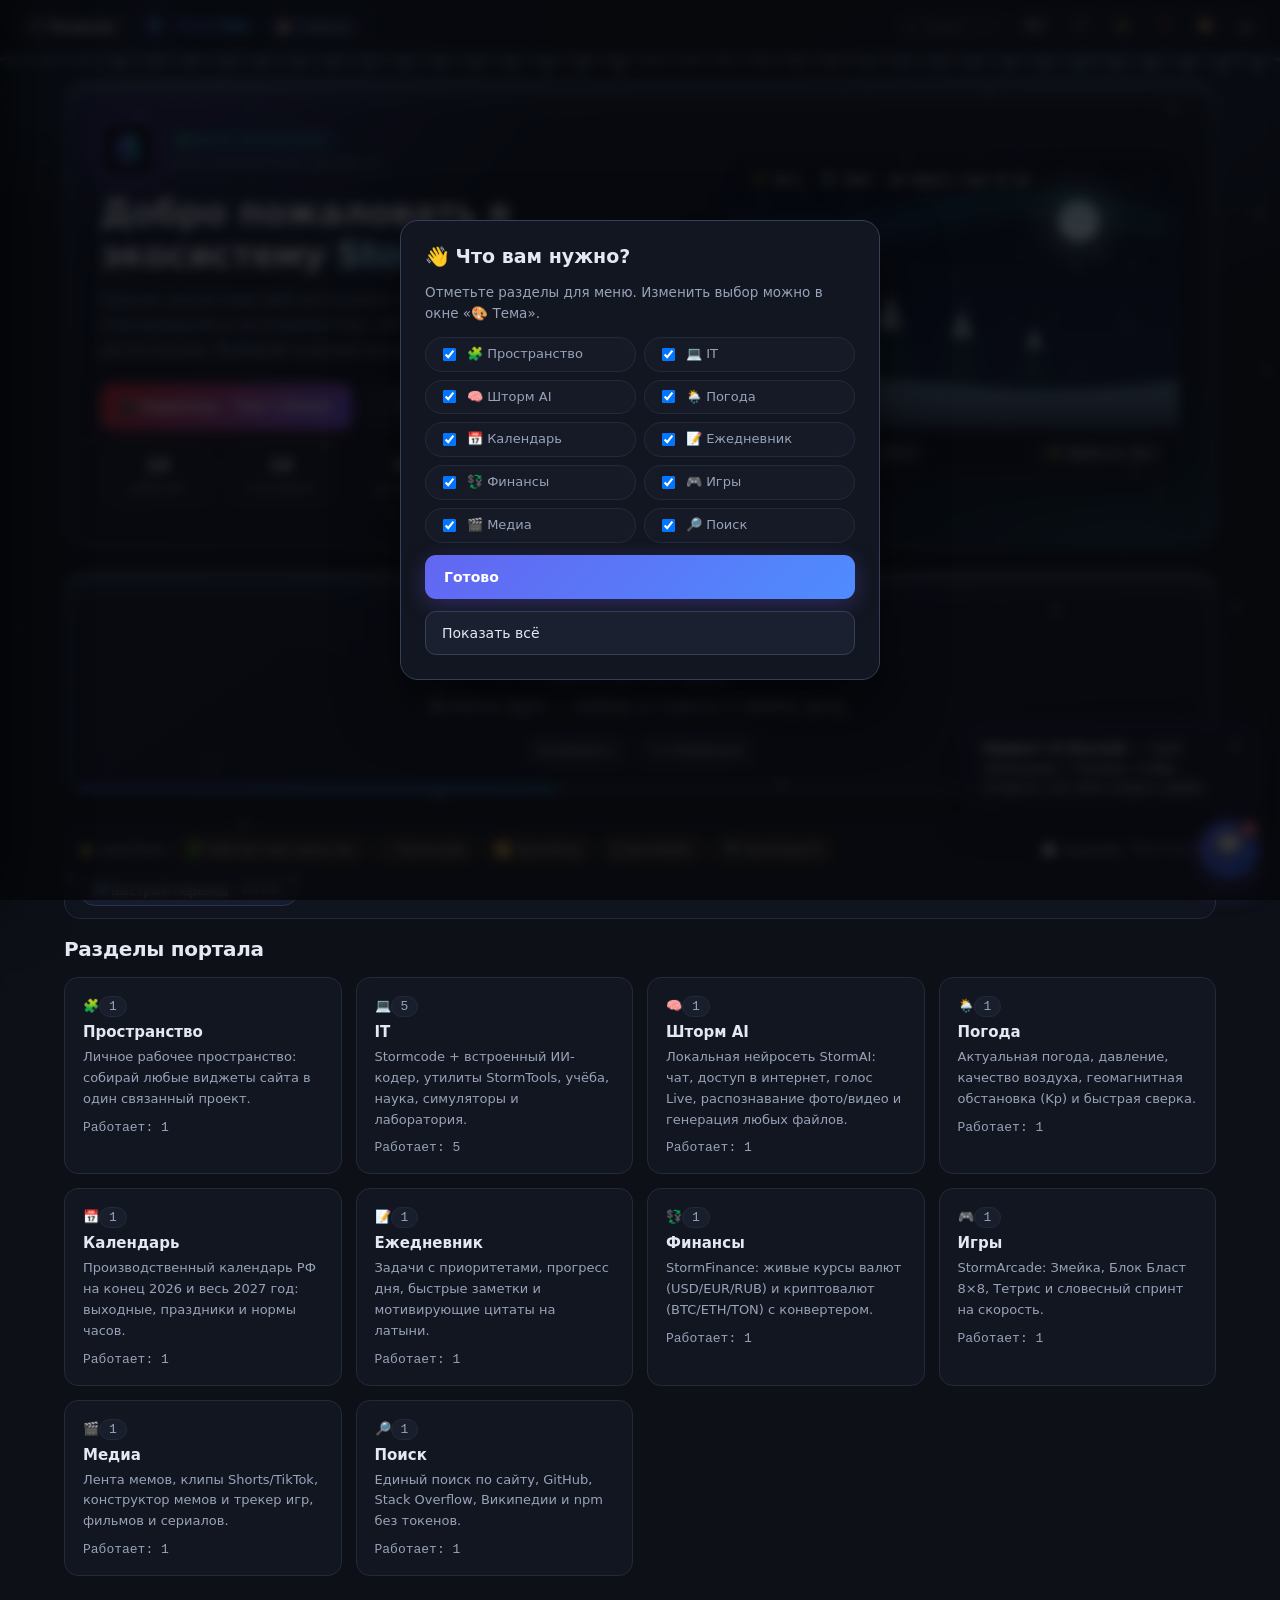
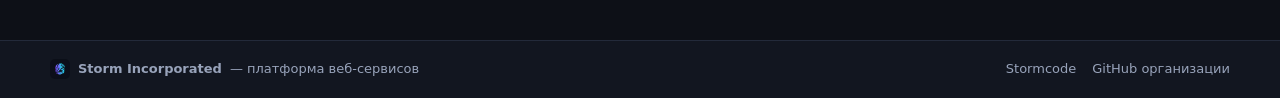
==== index.html @ f620d42a "Add files via upload" ====
<!doctype html>
<html lang="ru">
<head>
<meta charset="utf-8">
<meta name="viewport" content="width=device-width, initial-scale=1, viewport-fit=cover">
<meta name="theme-color" content="#0d1017">
<meta http-equiv="Content-Security-Policy" content="default-src 'self' https: data: blob:; script-src 'self' 'unsafe-inline' https://cdn.jsdelivr.net/npm/ https://cdnjs.cloudflare.com/ajax/libs/ https://accounts.google.com/gsi/client https://unpkg.com/peerjs@1.5.4/; style-src 'self' 'unsafe-inline' https://fonts.googleapis.com https://cdnjs.cloudflare.com; font-src 'self' https://fonts.gstatic.com data:; img-src 'self' https: data: blob:; media-src 'self' https: data: blob:; connect-src 'self' https: wss: http://localhost:* http://127.0.0.1:*; frame-src 'self' https: blob: data:; worker-src 'self' blob:; object-src 'none'; base-uri 'self'; form-action 'self';">
<meta name="apple-mobile-web-app-capable" content="yes">
<link rel="manifest" id="pwaManifest">
<title>Storm Incorporated — Главная</title>
<link rel="icon" type="image/jpeg" href="[data-uri]">
<link rel="stylesheet" href="https://fonts.googleapis.com/css2?family=Inter:wght@400;500;600;700&family=JetBrains+Mono:wght@400;500;600&family=Unbounded:wght@400;700;800&display=swap">
<style>
:root{
  --bg:#0d1017;
  --panel:#121620;
  --card:#151a26;
  --card-hover:#1a2132;
  --line:#232a3a;
  --line-strong:#343f58;
  --text:#e4e8f3;
  --dim:#8a94ad;
  --a:#7c5cff;
  --b:#22d3ee;
  --ok:#3ddc97;
  --warn:#f5b942;
  --bad:#ff6b81;
  --mono:"JetBrains Mono",ui-monospace,Consolas,monospace;
  --display:"Unbounded","Segoe UI",system-ui,sans-serif;
  --sans:"Inter",system-ui,-apple-system,sans-serif;
}
*{box-sizing:border-box}
html{scroll-behavior:smooth}
body{
  margin:0;
  background:var(--bg);
  color:var(--text);
  font:15px/1.6 var(--sans);
  min-height:100vh;
  display:flex;
  flex-direction:column;
  overflow-x:hidden;
  background-image:
    radial-gradient(650px 360px at 12% -5%, #7c5cff26, transparent 70%),
    radial-gradient(520px 320px at 88% 8%, #22d3ee1c, transparent 70%);
}
a{color:inherit;text-decoration:none}
button{font:inherit;color:inherit;cursor:pointer}
:focus-visible{outline:2px solid var(--b);outline-offset:2px}

/* Navbar */
.nav-wrap{
  position:sticky;top:0;z-index:40;
  background:#0d1017cc;
  backdrop-filter:blur(14px);
  -webkit-backdrop-filter:blur(14px);
  border-bottom:1px solid var(--line);
}
.nav{
  max-width:1180px;margin:0 auto;
  padding:11px 20px;
  display:flex;align-items:center;gap:12px;
}
.brand{
  display:flex;align-items:center;gap:10px;
  font:400 17px var(--display);letter-spacing:-.4px;
  background:none;border:0;padding:0;flex-shrink:0;
}
.brand-logo{
  width:38px;height:38px;border-radius:10px;object-fit:cover;
  border:1px solid #7c5cff88;
  box-shadow:0 0 18px #7c5cff55;
  display:block;
}
.brand-name{
  background:linear-gradient(90deg,var(--a),var(--b));
  -webkit-background-clip:text;background-clip:text;color:transparent;
  filter:drop-shadow(0 0 10px #7c5cff55);
}
.brand-name b{font-weight:800}

.nav-links{
  display:flex;align-items:center;gap:3px;
  margin-left:8px;
}
.nav-btn{
  background:transparent;border:1px solid transparent;
  color:var(--dim);border-radius:9px;
  padding:6px 9px;font-size:12.8px;font-weight:500;
  transition:.16s;white-space:nowrap;
}
.nav-btn:hover{color:var(--text);background:#1a2030}
.nav-btn.active{
  color:#fff;background:#7c5cff22;border-color:#7c5cff66;
}

.nav-right{
  margin-left:auto;display:flex;align-items:center;gap:8px;
}
.search-box{
  position:relative;display:flex;align-items:center;
}
.search-box input{
  width:118px;background:#141925;color:var(--text);
  border:1px solid var(--line);border-radius:10px;
  padding:7px 28px 7px 30px;font:13px var(--sans);
  transition:border-color .16s,width .2s;
}
.search-box input:focus{border-color:var(--a);width:175px;outline:none}
.search-icon{
  position:absolute;left:10px;color:var(--dim);font-size:13px;pointer-events:none;
}
.search-clear{
  position:absolute;right:6px;background:none;border:0;
  color:var(--dim);font-size:14px;padding:2px 5px;border-radius:6px;
}
.search-clear:hover{color:var(--text);background:#232a3a}
.gh-link{
  display:inline-flex;align-items:center;gap:6px;
  padding:7px 11px;border-radius:9px;
  background:#181e2c;border:1px solid var(--line);
  font-size:13px;font-weight:500;color:var(--text);
  transition:.16s;white-space:nowrap;
}
.gh-link:hover{border-color:var(--a);background:#1f273a}
.menu-toggle{
  display:none;background:#181e2c;border:1px solid var(--line);
  border-radius:9px;padding:7px 11px;font-size:16px;line-height:1;
}
.mobile-drawer{
  display:none;flex-direction:column;gap:6px;
  padding:10px 20px 16px;border-top:1px solid var(--line);
  background:var(--panel);
}
.mobile-drawer.open{display:flex}

/* Main container */
main{
  flex:1;width:100%;max-width:1180px;margin:0 auto;
  padding:30px 20px 64px;
}

/* Hero (upgraded Bento & Aurora look) */
.hero{
  position:relative;overflow:hidden;
  background:
    radial-gradient(520px 280px at 10% 0%, #7c5cff30, transparent 70%),
    radial-gradient(480px 260px at 92% 100%, #22d3ee24, transparent 70%),
    linear-gradient(155deg,#141a2b 0%,#0d111b 100%);
  border:1px solid #7c5cff44;border-radius:24px;
  padding:38px 36px;margin-bottom:26px;
  display:grid;grid-template-columns:1.32fr 1fr;gap:30px;align-items:center;
  box-shadow:0 24px 60px #00000066,inset 0 1px 0 #ffffff14;
}
.hero::before{
  content:"";position:absolute;inset:0;pointer-events:none;
  background-image:radial-gradient(#ffffff12 1px, transparent 1px);
  background-size:24px 24px;mask-image:linear-gradient(180deg,#000 10%,transparent 90%);
  -webkit-mask-image:linear-gradient(180deg,#000 10%,transparent 90%);
}
.hero-brand-row{
  display:flex;align-items:center;gap:14px;margin-bottom:16px;position:relative;z-index:1;
}
.hero-emblem{
  width:54px;height:54px;border-radius:15px;object-fit:cover;
  border:1px solid #7c5cffaa;box-shadow:0 0 28px #7c5cff66;
}
.bento-strip{
  display:grid;grid-template-columns:repeat(auto-fit,minmax(220px,1fr));
  gap:14px;margin-bottom:28px;
}
.bento-card{
  text-align:left;background:linear-gradient(150deg,#151c2c,#10141f);
  border:1px solid var(--line);border-radius:16px;padding:16px 18px;
  display:flex;align-items:center;gap:14px;transition:.16s;
}
.bento-card:hover{border-color:var(--a);transform:translateY(-2px);box-shadow:0 10px 24px #00000044}
.bento-ico{
  width:42px;height:42px;border-radius:12px;display:grid;place-items:center;
  font-size:20px;background:#1c2438;border:1px solid var(--line-strong);flex-shrink:0;
}
.bento-card b{display:block;font:700 14.5px var(--display);color:#fff}
.bento-card span{display:block;font-size:12.5px;color:var(--dim);margin-top:2px}
.it-bar{
  display:flex;flex-wrap:wrap;align-items:center;justify-content:space-between;gap:10px;
  padding:10px 18px;background:var(--panel);border-bottom:1px solid var(--line);
}
.it-bar-left{display:flex;align-items:center;gap:10px;flex-wrap:wrap}
.eyebrow{
  display:inline-flex;align-items:center;gap:8px;
  font:500 12px var(--mono);color:var(--b);
  background:#22d3ee14;border:1px solid #22d3ee44;
  padding:4px 11px;border-radius:999px;margin-bottom:14px;
}
.dot-live{
  width:7px;height:7px;border-radius:50%;background:var(--ok);
  box-shadow:0 0 8px var(--ok);display:inline-block;
}
.hero h1{
  margin:0 0 12px;
  font:700 clamp(24px,3.2vw,35px)/1.2 var(--display);
  letter-spacing:-.6px;
}
.hero h1 span{
  background:linear-gradient(90deg,#fff 20%,var(--b) 100%);
  -webkit-background-clip:text;background-clip:text;color:transparent;
}
.hero p{
  margin:0 0 22px;color:var(--dim);font-size:15.5px;max-width:56ch;
}
.hero-actions{
  display:flex;flex-wrap:wrap;gap:11px;
}
.btn-primary{
  display:inline-flex;align-items:center;gap:8px;
  padding:11px 19px;border-radius:11px;border:0;
  background:linear-gradient(135deg,var(--a),#4f8cff);
  color:#fff;font-weight:600;font-size:14px;
  box-shadow:0 6px 22px #7c5cff44;transition:.16s;
}
.btn-primary:hover{filter:brightness(1.1);transform:translateY(-1px)}
.btn-secondary{
  display:inline-flex;align-items:center;gap:8px;
  padding:10px 16px;border-radius:11px;
  background:#1a2030;border:1px solid var(--line-strong);
  color:var(--text);font-weight:500;font-size:14px;transition:.16s;
}
.btn-secondary:hover{border-color:var(--a);background:#20283d}

/* Hero Featured Card */
.featured-box{
  position:relative;z-index:1;
  background:#0d111a;border:1px solid #7c5cff55;
  border-radius:16px;padding:20px;
  box-shadow:0 12px 34px #00000055,inset 0 0 24px #7c5cff14;
}
.featured-top{
  display:flex;align-items:center;justify-content:space-between;gap:10px;margin-bottom:12px;
}
.featured-tag{
  font:500 11.5px var(--mono);color:var(--ok);
  background:#3ddc9718;border:1px solid #3ddc9744;
  padding:3px 9px;border-radius:999px;display:inline-flex;align-items:center;gap:6px;
}
.featured-title{
  display:flex;align-items:center;gap:10px;margin:0 0 8px;
  font:700 19px var(--display);
}
.featured-desc{
  margin:0 0 14px;font-size:13.5px;color:var(--dim);line-height:1.55;
}
.mini-code{
  background:#090b10;border:1px solid var(--line);border-radius:10px;
  padding:10px 13px;font:12.5px/1.55 var(--mono);color:#c7d0e6;
  margin-bottom:14px;overflow-x:auto;
}
.mini-code .kw{color:#c084fc}.mini-code .str{color:#3ddc97}.mini-code .fn{color:#22d3ee}
.stats-row{
  display:grid;grid-template-columns:repeat(3,1fr);gap:10px;
}
.stat{
  background:#141925;border:1px solid var(--line);border-radius:10px;
  padding:9px 10px;text-align:center;
}
.stat b{display:block;font:700 17px var(--display);color:#fff}
.stat span{font-size:11.5px;color:var(--dim)}

/* Section Header & Filters */
.controls{
  display:flex;flex-wrap:wrap;align-items:center;justify-content:space-between;
  gap:14px;margin-bottom:20px;
}
.section-heading{
  margin:0;font:700 20px var(--display);letter-spacing:-.3px;
  display:flex;align-items:center;gap:10px;
}
.count-pill{
  font:500 12px var(--mono);color:var(--dim);
  background:#181e2c;border:1px solid var(--line);
  padding:2px 9px;border-radius:999px;
}
.filter-bar{
  display:flex;flex-wrap:wrap;gap:8px;align-items:center;
}
.pill{
  background:#151a26;border:1px solid var(--line);color:var(--dim);
  padding:6px 13px;border-radius:999px;font-size:13px;font-weight:500;
  transition:.15s;
}
.pill:hover{border-color:var(--line-strong);color:var(--text)}
.pill.active{
  background:linear-gradient(135deg,#7c5cff33,#22d3ee22);
  border-color:var(--a);color:#fff;
}

/* Section Banner */
.section-banner{
  background:var(--panel);border:1px solid var(--line);border-radius:16px;
  padding:20px 24px;margin-bottom:22px;
  display:flex;flex-wrap:wrap;align-items:center;justify-content:space-between;gap:14px;
}
.section-banner h2{margin:0 0 4px;font:700 21px var(--display)}
.section-banner p{margin:0;color:var(--dim);font-size:14px}

/* Cards Grid */
.grid{
  display:grid;
  grid-template-columns:repeat(auto-fill,minmax(310px,1fr));
  gap:18px;
}
.card{
  background:var(--card);border:1px solid var(--line);border-radius:16px;
  padding:22px;display:flex;flex-direction:column;gap:12px;
  transition:transform .16s,border-color .16s,background .16s,box-shadow .16s;
  position:relative;
}
.card:hover{
  transform:translateY(-3px);
  border-color:#7c5cff88;background:var(--card-hover);
  box-shadow:0 12px 28px #00000044;
}
.card.live{border-color:#3ddc9755}
.card-head{
  display:flex;align-items:flex-start;justify-content:space-between;gap:12px;
}
.card-icon{
  width:44px;height:44px;border-radius:12px;display:grid;place-items:center;
  font-size:21px;background:#1e2538;border:1px solid var(--line-strong);flex-shrink:0;
}
.card.live .card-icon{
  background:linear-gradient(135deg,#7c5cff33,#22d3ee33);
  border-color:#7c5cff88;box-shadow:0 0 14px #7c5cff44;
}
.status-badge{
  font:500 11.5px var(--mono);padding:4px 10px;border-radius:999px;
  display:inline-flex;align-items:center;gap:6px;white-space:nowrap;
}
.status-badge.live{color:var(--ok);background:#3ddc9718;border:1px solid #3ddc9744}
.status-badge.soon{color:var(--warn);background:#f5b94216;border:1px solid #f5b94240}
.card h3{margin:0;font:700 17px var(--display);letter-spacing:-.2px}
.card-cat{
  font:500 11.5px var(--mono);color:var(--b);text-transform:uppercase;letter-spacing:.4px;
}
.card p{margin:0;color:var(--dim);font-size:14px;line-height:1.55;flex:1}
.tags{display:flex;flex-wrap:wrap;gap:6px}
.tag{
  font:12px var(--mono);color:#b6c0d8;
  background:#0f131c;border:1px solid var(--line);
  padding:3px 8px;border-radius:7px;
}
.card-foot{
  display:flex;align-items:center;justify-content:space-between;gap:10px;
  padding-top:10px;border-top:1px solid #232a3a88;margin-top:4px;
}
.card-action{
  display:inline-flex;align-items:center;gap:6px;
  padding:8px 14px;border-radius:9px;font-size:13.5px;font-weight:600;
  border:1px solid var(--line-strong);background:#1b2234;color:var(--text);
  transition:.15s;
}
.card-action:hover{border-color:var(--a);background:#242d45}
.card-action.primary{
  background:linear-gradient(135deg,var(--a),#4f8cff);border:0;color:#fff;
}
.card-action.primary:hover{filter:brightness(1.1)}
.card-meta{font:12px var(--mono);color:var(--dim)}

/* Weather Dashboard */
.weather-wrap{display:flex;flex-direction:column;gap:20px}
.w-toolbar{
  display:flex;flex-wrap:wrap;align-items:center;justify-content:space-between;gap:12px;
  background:var(--panel);border:1px solid var(--line);border-radius:16px;padding:14px 18px;
}
.w-cities{display:flex;flex-wrap:wrap;gap:7px;align-items:center}
.w-search-form{display:flex;gap:8px;align-items:center}
.w-search-form input{
  background:#141925;color:var(--text);border:1px solid var(--line);
  border-radius:9px;padding:7px 12px;font:13.5px var(--sans);width:230px;
}
.w-search-form input:focus{border-color:var(--b);outline:none}
.w-grid-top{
  display:grid;grid-template-columns:1.15fr 1fr;gap:18px;
}
.w-card{
  background:var(--card);border:1px solid var(--line);border-radius:18px;
  padding:22px;display:flex;flex-direction:column;gap:14px;
}
.w-current-top{
  display:flex;align-items:center;justify-content:space-between;gap:14px;flex-wrap:wrap;
}
.w-temp-row{display:flex;align-items:center;gap:14px}
.w-big-ico{font-size:48px;line-height:1}
.w-temp{font:800 44px/1 var(--display);letter-spacing:-1px}
.w-cond{font-size:15px;font-weight:600;color:#fff}
.w-sub{font-size:13px;color:var(--dim)}
.w-ext-links{
  display:flex;flex-wrap:wrap;gap:8px;padding-top:10px;border-top:1px solid var(--line);
}
.ext-chip{
  display:inline-flex;align-items:center;gap:6px;
  padding:7px 12px;border-radius:9px;font-size:13px;font-weight:500;
  background:#181e2c;border:1px solid var(--line-strong);color:var(--text);
  transition:.15s;
}
.ext-chip:hover{border-color:var(--b);color:#fff;background:#1f283d}
.w-metrics{
  display:grid;grid-template-columns:repeat(3,1fr);gap:10px;
}
.w-metric{
  background:#10141f;border:1px solid var(--line);border-radius:12px;
  padding:12px;display:flex;flex-direction:column;gap:3px;
}
.w-metric span{font-size:12px;color:var(--dim)}
.w-metric b{font:700 15.5px var(--mono);color:#fff}
.w-metric small{font-size:11.5px;color:var(--b)}

/* Geomagnetic Panel */
.geo-head{display:flex;align-items:center;justify-content:space-between;gap:10px;flex-wrap:wrap}
.geo-kp-badge{
  font:700 22px var(--display);padding:6px 14px;border-radius:12px;
  border:1px solid var(--line-strong);background:#10141f;
}
.geo-scales{display:grid;grid-template-columns:repeat(3,1fr);gap:10px}
.geo-scale{
  background:#10141f;border:1px solid var(--line);border-radius:12px;
  padding:10px 12px;text-align:center;
}
.geo-scale b{display:block;font:700 16px var(--mono)}
.geo-scale span{font-size:11.5px;color:var(--dim)}
.kp-chart{
  display:grid;grid-template-columns:repeat(8,1fr);gap:6px;align-items:end;
  height:110px;padding:12px 10px 6px;background:#0c1018;
  border:1px solid var(--line);border-radius:12px;
}
.kp-bar-col{
  display:flex;flex-direction:column;align-items:center;justify-content:flex-end;
  height:100%;gap:4px;
}
.kp-bar{
  width:100%;max-width:34px;border-radius:6px 6px 2px 2px;
  min-height:8px;transition:height .25s;
}
.kp-val{font:600 11px var(--mono);color:#d7dce8}
.kp-time{font:10.5px var(--mono);color:var(--dim)}
.geo-tip{
  font-size:13.5px;color:#d6dcf0;background:#7c5cff14;
  border-left:3px solid var(--a);padding:9px 12px;border-radius:8px;
}

/* 5-day forecast */
.forecast-row{
  display:grid;grid-template-columns:repeat(5,1fr);gap:12px;
}
.day-card{
  background:var(--card);border:1px solid var(--line);border-radius:14px;
  padding:14px;text-align:center;display:flex;flex-direction:column;gap:5px;
}
.day-card b{font-size:13.5px}
.day-ico{font-size:28px;line-height:1.2}
.day-temps{font:600 14px var(--mono)}
.day-temps .lo{color:var(--dim);font-weight:400}
.day-rain{font-size:12px;color:var(--b)}
.w-note{font-size:12.5px;color:var(--dim)}

/* Release 1.2: Light Mode + Custom Accent Presets */
body.light-mode{
  --bg:#f3f5fb;--panel:#ffffff;--card:#ffffff;--card-hover:#f7f9ff;
  --line:#d8dfee;--line-strong:#bac5de;--text:#141a29;--dim:#55607a;
}
body.light-mode .nav-wrap{background:#ffffffd9}
body.light-mode .hero{background:linear-gradient(155deg,#ffffff 0%,#eef2ff 100%);border-color:#c7d2fe;box-shadow:0 16px 40px #1e293b14}
body.light-mode .quote-card{background:linear-gradient(145deg,#ffffff 0%,#eef2ff 100%)}
body.light-mode .quote-latin{background:linear-gradient(90deg,#1e1b4b 15%,var(--a) 85%);-webkit-background-clip:text;background-clip:text;color:transparent}
body.light-mode .quote-pron{color:var(--a)}
body.light-mode .stat,body.light-mode .w-metric,body.light-mode .cal-day,body.light-mode .task-item,body.light-mode .t-input,body.light-mode .t-area,body.light-mode .t-select,body.light-mode .ai-msg.bot,body.light-mode .ai-chat-item,body.light-mode .ai-settings,body.light-mode .ai-form,body.light-mode .ai-head{background:#f1f4fb;color:#141a29}
body.light-mode .stat b,body.light-mode .cal-stat b,body.light-mode .w-metric b,body.light-mode .rate-val,body.light-mode .fin-result{color:#0f172a}
body.light-mode .btn-secondary,body.light-mode .gh-link,body.light-mode .pill{background:#eef2fb;color:#1e293b}
body.light-mode .ai-panel,body.light-mode .ai-sidebar,body.light-mode .modal{background:#ffffff;color:#141a29}
body.light-mode .w-cond,body.light-mode .cal-hol-item b,body.light-mode .card h3,body.light-mode .sec-tile b,body.light-mode .section-heading,body.light-mode .tool-panel h3,body.light-mode .game-hud b,body.light-mode .ai-head-info b{color:#0f172a}
body.light-mode .tag,body.light-mode .count-pill,body.light-mode .ai-file-chip,body.light-mode .ai-src-link,body.light-mode .ext-chip,body.light-mode .swatch-btn,body.light-mode .ai-icon-btn,body.light-mode .ai-mic-btn,body.light-mode .ai-web-btn,body.light-mode .ai-live-btn,body.light-mode .ev-pill{background:#eef2fb;color:#1e293b;border-color:#cbd5e1}
body.light-mode .ai-skills-menu{background:#ffffff;border-color:#cbd5e1}
body.light-mode .ai-skills-menu button{color:#141a29}
body.light-mode .ai-toast{background:#ffffff;color:#141a29}
body.light-mode .ai-toast-btn{color:#141a29}
body.light-mode .geo-tip{background:#eef2ff;color:#1e293b}
body.light-mode .diff-out,body.light-mode .regex-preview,body.light-mode .pass-out,body.light-mode .word-box{background:#f1f5f9;color:#0f172a}
body.light-mode .pass-out code,body.light-mode .word-target{color:var(--a)}
body.light-mode .nav-btn.active,body.light-mode .pill.active,body.light-mode .ev-pill.active{color:#0f172a}

.swatch-grid{display:grid;grid-template-columns:repeat(3,1fr);gap:8px}
.swatch-btn{
  display:flex;align-items:center;gap:8px;padding:8px 10px;border-radius:10px;
  background:#151b29;border:1px solid var(--line);color:var(--text);font-size:12.5px;
}
.swatch-btn.active{border-color:var(--a);box-shadow:0 0 0 2px #7c5cff33}
.swatch-dot{width:16px;height:16px;border-radius:50%;flex-shrink:0}

/* Text Cleaner & Antiplagiarism */
.diff-out{
  background:#0a0e17;border:1px solid var(--line);border-radius:11px;
  padding:12px 14px;font:13.5px/1.6 var(--sans);white-space:pre-wrap;max-height:220px;overflow:auto;
}
.diff-out mark{background:#ff6b8138;color:#ffd7de;border-radius:4px;padding:0 2px}
.wm-badges{display:flex;flex-wrap:wrap;gap:8px}

/* StormArcade (Games) */
.arcade-wrap{display:flex;flex-direction:column;gap:18px}
.game-stage{
  background:var(--card);border:1px solid var(--line);border-radius:18px;
  padding:20px;display:flex;flex-direction:column;align-items:center;gap:14px;
}
.game-hud{
  width:100%;max-width:520px;display:flex;flex-wrap:wrap;align-items:center;justify-content:space-between;gap:10px;
}
.game-canvas{
  background:#070a12;border:1px solid #7c5cff66;border-radius:12px;
  display:block;max-width:100%;touch-action:none;
}
.dpad{display:grid;grid-template-columns:repeat(3,48px);gap:6px}
.dpad button{
  height:42px;border-radius:9px;background:#192136;border:1px solid var(--line-strong);
  color:#fff;font-size:16px;font-weight:700;
}
.dpad button:active{background:var(--a)}
.bb-board{
  display:grid;grid-template-columns:repeat(8,clamp(28px,9.2vw,36px));gap:4px;
  background:#090c14;padding:10px;border-radius:14px;border:1px solid #7c5cff55;
}
.bb-cell{
  width:clamp(28px,9.2vw,36px);height:clamp(28px,9.2vw,36px);border-radius:7px;background:#141a29;border:1px solid #232b40;
  transition:background .12s,transform .1s;cursor:pointer;
}
.bb-cell.filled{border-color:#ffffff33;box-shadow:inset 0 2px 5px #ffffff33}
.bb-cell.preview{outline:2px dashed var(--b);background:#22d3ee33}
.bb-tray{display:flex;flex-wrap:wrap;gap:14px;justify-content:center;align-items:center;min-height:92px}
.bb-piece{
  padding:10px;border-radius:12px;background:#121725;border:2px solid var(--line);
  cursor:pointer;display:grid;gap:3px;transition:.14s;
}
.bb-piece.sel{border-color:var(--b);box-shadow:0 0 16px #22d3ee44;transform:scale(1.05)}
.bb-mini{width:16px;height:16px;border-radius:4px}
.word-box{
  width:100%;max-width:540px;text-align:center;
  background:#0a0e17;border:1px solid #7c5cff55;border-radius:16px;padding:24px;
}
.word-target{
  font:700 clamp(24px,4vw,34px) var(--display);color:var(--b);letter-spacing:1px;margin:10px 0 16px;
}

/* Release 1.3: Persistent Bottom-Left Mini-Player */
.mp-fab{
  position:fixed;left:22px;bottom:22px;z-index:88;
  display:inline-flex;align-items:center;gap:8px;
  padding:10px 15px;border-radius:999px;
  background:linear-gradient(135deg,#151c2d,#1b243a);
  border:1px solid #7c5cff77;color:#fff;font:600 13px var(--sans);
  box-shadow:0 10px 26px #00000066;transition:.16s;
}
.mp-fab:hover{border-color:var(--b);transform:translateY(-2px)}
.mp-dock{
  position:fixed;left:22px;bottom:74px;z-index:89;
  width:min(380px,calc(100vw - 28px));
  background:var(--panel);border:1px solid #7c5cff77;border-radius:16px;
  box-shadow:0 20px 50px #00000099;overflow:hidden;
  display:flex;flex-direction:column;
}
.mp-head{
  padding:10px 12px;background:#151b2a;border-bottom:1px solid var(--line);
  display:flex;align-items:center;justify-content:space-between;gap:8px;
}
.mp-head b{font:700 13.5px var(--display)}
.mp-body{padding:12px;display:flex;flex-direction:column;gap:10px}
.mp-embed{width:100%;height:152px;border:0;border-radius:10px;background:#090c14}
.mp-audio{width:100%;height:36px}


/* === UPGRADED BLOCK BLAST PRO === */
.bb-stage-wrap{position:relative;display:inline-flex;flex-direction:column;align-items:center;gap:12px}
.bb-board{position:relative;user-select:none;touch-action:none}
.bb-cell.ghost-ok{background:#22d3ee44 !important;outline:2px solid #22d3ee;transform:scale(0.95)}
.bb-cell.ghost-clear{background:#f59e0b66 !important;outline:2px solid #fde047;box-shadow:0 0 12px #f59e0b88}
.bb-cell.ghost-bad{background:#ff4d6d33 !important;outline:2px dashed #ff4d6d}
.bb-cell.pop-clear{animation:bbPop .34s ease-out}
@keyframes bbPop{0%{transform:scale(1.18);filter:brightness(1.8)}100%{transform:scale(0.5);opacity:0.2}}
.bb-piece{touch-action:none;user-select:none}
.bb-piece.used{opacity:.18;pointer-events:none}
.bb-piece.dragging{opacity:.35;transform:scale(.92)}
.bb-drag-ghost{
  position:fixed;z-index:999;pointer-events:none;display:grid;gap:4px;
  filter:drop-shadow(0 12px 22px #00000099);transform:translate(-50%,-50%) scale(1.06);
}
.bb-drag-cell{border-radius:7px;box-shadow:inset 0 2px 6px #ffffff55;border:1px solid #ffffff55}
.bb-float-pts{
  position:absolute;left:50%;top:42%;transform:translate(-50%,-50%);pointer-events:none;z-index:20;
  font:800 22px var(--display);color:#fde047;text-shadow:0 4px 16px #000;
  animation:bbFloat .85s ease-out forwards;
}
@keyframes bbFloat{0%{opacity:0;transform:translate(-50%,-20%) scale(.7)}25%{opacity:1;transform:translate(-50%,-55%) scale(1.12)}100%{opacity:0;transform:translate(-50%,-125%) scale(1)}}
.bb-gameover{
  position:absolute;inset:0;border-radius:14px;background:#070a12e6;backdrop-filter:blur(6px);
  display:flex;flex-direction:column;align-items:center;justify-content:center;gap:10px;
  text-align:center;padding:18px;z-index:25;
}
.bb-bomb-on .bb-cell:hover{outline:2px solid #ff4d6d;background:#ff4d6d44 !important;cursor:crosshair}

/* === ANIMATED TALKING MASCOT (ШТОРМИК) === */
.ben-avatar-box{position:relative;overflow:visible !important}
.ben-avatar-box img{
  border-radius:20px;transition:transform .22s ease,filter .22s ease;
  animation:benIdle 3.2s ease-in-out infinite;
}
@keyframes benIdle{0%,100%{transform:translateY(0) scale(1)}50%{transform:translateY(-4px) scale(1.015)}}
.ben-avatar-box.ringing img{animation:benRing .28s ease-in-out infinite}
@keyframes benRing{0%,100%{transform:rotate(-2deg) scale(1.02)}50%{transform:rotate(2deg) scale(1.04)}}
.ben-avatar-box.talking img{animation:benTalk .24s ease-in-out infinite;filter:drop-shadow(0 0 18px #22d3ee99)}
@keyframes benTalk{0%,100%{transform:scale(1,1) translateY(0)}50%{transform:scale(1.03,0.97) translateY(-4px)}}
.ben-avatar-box.nod img{animation:benNod .35s ease-in-out 3 !important;filter:drop-shadow(0 0 22px #3ddc97aa)}
@keyframes benNod{0%,100%{transform:translateY(0) rotate(0)}50%{transform:translateY(11px) rotate(3deg) scale(1.03)}}
.ben-avatar-box.shake img{animation:benShake .26s ease-in-out 4 !important;filter:drop-shadow(0 0 22px #ff4d6daa)}
@keyframes benShake{0%,100%{transform:translateX(0) rotate(0)}25%{transform:translateX(-11px) rotate(-6deg)}75%{transform:translateX(11px) rotate(6deg)}}
.ben-avatar-box.laugh img{animation:benLaugh .2s ease-in-out 6 !important;filter:drop-shadow(0 0 22px #fde047aa)}
@keyframes benLaugh{0%,100%{transform:translateY(0) scale(1)}50%{transform:translateY(-9px) scale(1.06) rotate(-2deg)}}
.ben-avatar-box.ugh img{animation:benUgh .65s ease-in-out 2 !important;filter:drop-shadow(0 0 18px #a855f7aa)}
@keyframes benUgh{0%,100%{transform:rotate(0)}45%{transform:rotate(-9deg) translateY(4px) scale(.97)}}
.ben-avatar-box.hangup img{animation:benDrop .55s ease-out forwards !important;filter:grayscale(.45) brightness(.85)}
@keyframes benDrop{0%{transform:translateY(0) rotate(0)}35%{transform:translateY(-6px) rotate(-8deg)}100%{transform:translateY(10px) rotate(8deg) scale(.94)}}
.ben-phone-svg{
  position:absolute;right:-14px;bottom:22px;width:72px;height:72px;z-index:6;pointer-events:none;
  transition:transform .38s cubic-bezier(.22,1,.36,1),opacity .25s;
  filter:drop-shadow(0 6px 14px #00000088);
  transform:translate(16px,26px) rotate(68deg) scale(.86);opacity:.85;
}
.ben-avatar-box.ringing .ben-phone-svg{animation:phoneRing .18s linear infinite;opacity:1}
@keyframes phoneRing{0%,100%{transform:translate(14px,22px) rotate(60deg)}50%{transform:translate(18px,26px) rotate(78deg)}}
.ben-avatar-box.oncall .ben-phone-svg{transform:translate(-14px,-34px) rotate(-18deg) scale(1.02);opacity:1}
.ben-avatar-box.hangup .ben-phone-svg{animation:phoneSlam .42s ease-in forwards}
@keyframes phoneSlam{0%{transform:translate(-14px,-34px) rotate(-18deg)}60%{transform:translate(18px,32px) rotate(82deg) scale(1.12)}100%{transform:translate(16px,26px) rotate(68deg) scale(.86)}}
.ben-wave{
  position:absolute;left:50%;bottom:42px;transform:translateX(-50%);
  display:flex;align-items:flex-end;gap:4px;height:22px;padding:4px 10px;
  border-radius:999px;background:#070a12cc;border:1px solid #22d3ee88;
  opacity:0;transition:opacity .18s;pointer-events:none;z-index:7;
}
.ben-avatar-box.talking .ben-wave{opacity:1}
.ben-wave i{display:block;width:4px;border-radius:3px;background:var(--b);animation:waveBar .38s ease-in-out infinite alternate}
.ben-wave i:nth-child(2){animation-delay:.1s}.ben-wave i:nth-child(3){animation-delay:.2s}.ben-wave i:nth-child(4){animation-delay:.05s}.ben-wave i:nth-child(5){animation-delay:.15s}
@keyframes waveBar{0%{height:4px}100%{height:18px}}
.ben-stamp{
  position:absolute;top:10px;left:10px;z-index:8;padding:5px 10px;border-radius:999px;
  font:800 12px var(--display);letter-spacing:.5px;background:#070a12dd;border:1px solid var(--b);
  color:#fff;opacity:0;transform:scale(.7);transition:.22s;pointer-events:none;
}
.ben-stamp.show{opacity:1;transform:scale(1)}

/* === EXCLUSIVE GAME: STORM REACTOR === */
.reactor-wrap{display:flex;flex-direction:column;align-items:center;gap:12px;width:100%}
.reactor-bar{
  width:100%;max-width:420px;height:12px;border-radius:999px;background:#121725;
  border:1px solid var(--line-strong);overflow:hidden;position:relative;
}
.reactor-bar-fill{height:100%;width:0%;background:linear-gradient(90deg,#22d3ee,#7c5cff,#f472b6);transition:width .18s}
.reactor-ctrls{display:flex;flex-wrap:wrap;gap:8px;justify-content:center}

/* === VISUAL NOVEL: В МИРЕ НЕЙРОСЕТЕЙ === */
.vn-shell{
  width:100%;max-width:780px;background:#0b101d;border:1px solid #7c5cff55;border-radius:18px;
  overflow:hidden;box-shadow:0 20px 50px #00000066;display:flex;flex-direction:column;
}
body.light-mode .vn-shell{background:#f8fafc;border-color:#cbd5e1}
.vn-topbar{
  display:flex;flex-wrap:wrap;align-items:center;justify-content:space-between;gap:8px;
  padding:10px 14px;background:#111728;border-bottom:1px solid var(--line);font-size:12.5px;
}
body.light-mode .vn-topbar{background:#eef2f9}
.vn-stats{display:flex;flex-wrap:wrap;gap:6px;align-items:center}
.vn-stat{padding:3px 8px;border-radius:999px;background:#ffffff10;border:1px solid var(--line);font-weight:600;font-size:12px}
body.light-mode .vn-stat{background:#ffffff;color:#0f172a}
.vn-stage{position:relative;width:100%;height:260px;background:#050812;overflow:hidden}
.vn-bg-canvas{width:100%;height:100%;display:block}
.vn-char-layer{
  position:absolute;inset:0;display:flex;align-items:flex-end;justify-content:center;
  pointer-events:none;padding-bottom:6px;
}
.vn-char-svg{width:170px;height:190px;filter:drop-shadow(0 10px 24px #00000088);transition:transform .32s ease,opacity .28s ease}
.vn-ch-badge{
  position:absolute;top:10px;left:12px;padding:4px 11px;border-radius:999px;
  background:#070a12cc;border:1px solid #7c5cff66;color:#e2e8f0;font:600 12px var(--sans);
  backdrop-filter:blur(6px);
}
.vn-dialogue{
  padding:16px 18px 18px;display:flex;flex-direction:column;gap:12px;min-height:190px;
}
.vn-speaker{font:700 14.5px var(--display);letter-spacing:.3px;display:flex;align-items:center;gap:8px}
.vn-speaker small{font-weight:500;font-size:11.5px;color:var(--dim)}
.vn-text{font-size:15px;line-height:1.62;color:var(--text);min-height:72px;cursor:pointer}
.vn-choices{display:flex;flex-direction:column;gap:8px}
.vn-choice-btn{
  text-align:left;padding:11px 14px;border-radius:12px;
  background:linear-gradient(135deg,#171f34,#1d2742);border:1px solid #7c5cff66;
  color:#fff;font:500 14px var(--sans);transition:.15s;
}
body.light-mode .vn-choice-btn{background:#ffffff;color:#0f172a;border-color:#94a3b8}
.vn-choice-btn:hover{border-color:var(--b);transform:translateX(4px);box-shadow:0 6px 18px #22d3ee22}
.vn-puzzle-box{
  padding:14px;border-radius:14px;background:#131a2c;border:1px solid #22d3ee66;
  display:flex;flex-direction:column;gap:10px;
}
body.light-mode .vn-puzzle-box{background:#eff6ff;color:#0f172a}
.vn-start-screen{
  padding:28px 22px;display:flex;flex-direction:column;align-items:center;text-align:center;gap:14px;
  background:radial-gradient(circle at top,#7c5cff28,transparent 65%);
}
.vn-start-screen h3{margin:0;font:800 clamp(20px,3vw,26px) var(--display)}
.vn-drawer{
  padding:12px 16px;background:#0d1323;border-top:1px solid var(--line);
  max-height:200px;overflow-y:auto;font-size:13px;display:flex;flex-direction:column;gap:6px;
}
body.light-mode .vn-drawer{background:#f1f5f9;color:#0f172a}


/* === RELEASE v1.3 FULL-SITE THEME GLOW & LIVE MASCOT + ATMOSPHERIC VN === */
body{
  transition:background-color .35s ease, color .3s ease;
  background-image:
    radial-gradient(circle at 14% 12%, color-mix(in srgb, var(--a) 18%, transparent), transparent 44%),
    radial-gradient(circle at 86% 18%, color-mix(in srgb, var(--b) 14%, transparent), transparent 46%),
    radial-gradient(circle at 50% 96%, color-mix(in srgb, var(--a) 12%, transparent), transparent 52%);
  background-attachment:fixed;
}
body.light-mode{
  background-image:
    radial-gradient(circle at 14% 10%, color-mix(in srgb, var(--a) 13%, transparent), transparent 45%),
    radial-gradient(circle at 88% 16%, color-mix(in srgb, var(--b) 12%, transparent), transparent 45%);
}
.topbar,.hero,.card,.tool-panel,.quote-card,.modal,.mp-dock,.game-stage,.vn-shell{
  transition:background-color .3s ease, border-color .3s ease, box-shadow .3s ease;
}

/* === LIVELY ANIMATED MASCOT STAGE === */
.ben-avatar-box{
  perspective:700px;
  background:radial-gradient(circle at 50% 45%, color-mix(in srgb, var(--b) 22%, #0c1222), #070a14 78%) !important;
  box-shadow:0 0 32px color-mix(in srgb, var(--a) 30%, transparent), inset 0 0 28px #00000088 !important;
}
.ben-avatar-inner{
  position:relative;width:100%;height:100%;display:flex;align-items:center;justify-content:center;
  transform-style:preserve-3d;transition:transform .14s ease-out;
}
.ben-avatar-box img{
  animation:benAlive 2.8s ease-in-out infinite !important;
  will-change:transform,filter;
}
@keyframes benAlive{
  0%,100%{transform:translateY(0) scale(1,1) rotate(0deg)}
  35%{transform:translateY(-5px) scale(1.02,0.985) rotate(1.2deg)}
  70%{transform:translateY(-2px) scale(0.99,1.015) rotate(-1.2deg)}
}
.ben-sparks{
  position:absolute;inset:-6px;pointer-events:none;z-index:4;border-radius:22px;
  background:radial-gradient(circle at 22% 24%, #22d3ee55 0 2px, transparent 3px),
             radial-gradient(circle at 78% 20%, #7c5cff66 0 2.5px, transparent 3.5px),
             radial-gradient(circle at 82% 72%, #fde04755 0 2px, transparent 3px),
             radial-gradient(circle at 18% 76%, #22d3ee44 0 2px, transparent 3px);
  animation:benSparkFloat 2.4s ease-in-out infinite alternate;
}
@keyframes benSparkFloat{0%{opacity:.4;transform:scale(.96) rotate(-2deg)}100%{opacity:1;transform:scale(1.04) rotate(2deg)}}
.ben-avatar-box.talking .ben-sparks{animation:benSparkTalk .35s ease-in-out infinite alternate}
@keyframes benSparkTalk{0%{opacity:.7;transform:scale(1)}100%{opacity:1;transform:scale(1.08);filter:brightness(1.5)}}
.ben-blink-glow{
  position:absolute;left:50%;top:37%;transform:translateX(-50%);width:64px;height:14px;
  display:flex;justify-content:space-between;pointer-events:none;z-index:5;
  animation:benBlink 4.6s infinite;
}
.ben-blink-glow span{
  width:14px;height:14px;border-radius:50%;
  background:radial-gradient(circle,#ffffffcc 0%,#22d3eeaa 45%,transparent 75%);
  filter:blur(1px);
}
@keyframes benBlink{0%,44%,48%,94%,100%{transform:translateX(-50%) scaleY(1);opacity:.78}46%,96%{transform:translateX(-50%) scaleY(0.08);opacity:.2}}
.ben-cradle{
  position:absolute;right:-6px;bottom:8px;width:54px;height:14px;border-radius:8px;
  background:linear-gradient(180deg,#334155,#0f172a);border:1px solid #475569;z-index:5;
  box-shadow:0 4px 10px #00000088;pointer-events:none;
}
.ben-avatar-box.poke img{animation:benPoke .42s cubic-bezier(.34,1.56,.64,1) !important;filter:drop-shadow(0 0 24px #fde047cc)}
@keyframes benPoke{0%{transform:scale(1)}35%{transform:scale(1.14,0.86) rotate(-6deg)}70%{transform:scale(0.94,1.08) rotate(5deg)}100%{transform:scale(1)}}

/* === ATMOSPHERIC VISUAL NOVEL UPGRADE === */
.vn-shell{
  border:1px solid color-mix(in srgb, var(--a) 45%, #ffffff22) !important;
  box-shadow:0 24px 64px #00000088, 0 0 36px color-mix(in srgb, var(--a) 18%, transparent) !important;
}
.vn-stage{height:300px !important}
.vn-stage::after{
  content:"";position:absolute;inset:0;pointer-events:none;
  background:radial-gradient(circle at 50% 40%, transparent 45%, #040710aa 100%),
             linear-gradient(180deg, transparent 58%, #070b16ee 100%);
}
.vn-char-svg{
  width:205px !important;height:225px !important;
  animation:vnCharFloat 3.6s ease-in-out infinite, vnCharIn .35s ease-out;
}
@keyframes vnCharFloat{0%,100%{transform:translateY(0)}50%{transform:translateY(-6px)}}
@keyframes vnCharIn{0%{opacity:0;transform:translateY(14px) scale(.96)}100%{opacity:1;transform:translateY(0) scale(1)}}
.vn-eye{transform-box:fill-box;transform-origin:center;animation:vnEyeBlink 5.2s infinite}
@keyframes vnEyeBlink{0%,46%,50%,100%{transform:scaleY(1)}48%{transform:scaleY(0.1)}}
.vn-dialogue{
  background:linear-gradient(180deg, #0b1121ee, #090d1a) !important;
  border-top:1px solid color-mix(in srgb, var(--b) 35%, transparent);
  padding:18px 22px 20px !important;
}
body.light-mode .vn-dialogue{background:linear-gradient(180deg,#f8fafc,#eef2f9) !important}
.vn-speaker-pill{
  display:inline-flex;align-items:center;gap:8px;padding:4px 12px;border-radius:999px;
  background:#ffffff0d;border:1px solid #ffffff1c;
}
.vn-text{font-size:15.5px !important;line-height:1.68 !important;letter-spacing:.1px}


/* === BLOCK BLAST & TETRIS EPIC CLEAR FX === */
.bb-fx-canvas{
  position:absolute;inset:0;width:100%;height:100%;pointer-events:none;z-index:18;border-radius:14px;
}
.bb-cell.just-placed{animation:bbPlacePop .26s cubic-bezier(.34,1.56,.64,1)}
@keyframes bbPlacePop{0%{transform:scale(.62);filter:brightness(1.7)}70%{transform:scale(1.1);filter:brightness(1.25)}100%{transform:scale(1);filter:brightness(1)}}
.bb-board.bb-shake{animation:bbBoardShake .3s ease-out}
@keyframes bbBoardShake{0%,100%{transform:translate(0,0)}20%{transform:translate(-5px,3px)}45%{transform:translate(5px,-3px)}70%{transform:translate(-3px,2px)}}
.bb-drag-ghost{
  transition:transform .08s ease-out;
  will-change:left,top,transform;
}
.bb-drag-ghost.snap-back{
  transition:left .22s cubic-bezier(.22,1,.36,1), top .22s cubic-bezier(.22,1,.36,1), opacity .22s ease, transform .22s ease;
  opacity:0.25 !important;transform:translate(-50%,-50%) scale(.72) !important;
}
.tet-layout{display:flex;flex-wrap:wrap;gap:14px;align-items:flex-start;justify-content:center}
.tet-side{
  display:flex;flex-direction:column;gap:10px;min-width:118px;
  padding:12px;border-radius:14px;background:#0d1323;border:1px solid #7c5cff44;
}
.tet-next-box{display:flex;flex-direction:column;align-items:center;gap:6px;font-size:12px;color:var(--dim)}


@media (max-width:860px){.wp-grid-resp{grid-template-columns:1fr !important}}
.wp-fly-emoji{
  position:absolute;bottom:14px;font-size:28px;pointer-events:none;
  animation:wpFlyUp 1.8s ease-out forwards;filter:drop-shadow(0 4px 10px #000);
}
@keyframes wpFlyUp{0%{transform:translateY(0) scale(.7);opacity:0}20%{opacity:1;transform:translateY(-25px) scale(1.15)}100%{transform:translateY(-210px) scale(.9);opacity:0}}
.wp-countdown{
  position:absolute;inset:0;display:flex;align-items:center;justify-content:center;
  font:800 68px var(--display);color:#fde047;text-shadow:0 6px 28px #000;background:#070a1477;
}


/* === RELEASE v1.3.1 UI & CONTRAST FIXES === */
.modal-close{color:#e2e8f0 !important;font-weight:700;font-size:20px !important;line-height:1}
body.light-mode .modal-close{background:#e2e8f0 !important;color:#0f172a !important;border-color:#cbd5e1 !important}
#guideList .ai-file-chip span{font-family:Inter,system-ui,sans-serif;font-size:13.5px;line-height:1.45}
#guideList .ai-file-chip button{
  background:linear-gradient(135deg,var(--a),var(--b)) !important;
  color:#ffffff !important;border:0 !important;padding:6px 12px !important;
  border-radius:8px !important;font-weight:600 !important;font-size:12.5px !important;
  white-space:nowrap;cursor:pointer;
}
#guideList .ai-file-chip button:hover{filter:brightness(1.12)}


/* === REDESIGNED TOP NAVBAR & NON-INTRUSIVE TOP-DOCKED MINI-PLAYER === */
.nav-wrap{
  background:color-mix(in srgb, var(--bg) 82%, transparent) !important;
  backdrop-filter:blur(18px) saturate(140%) !important;
  -webkit-backdrop-filter:blur(18px) saturate(140%) !important;
  border-bottom:1px solid color-mix(in srgb, var(--a) 26%, var(--line)) !important;
  box-shadow:0 8px 30px #00000033;
}
.nav{
  max-width:1280px !important;padding:9px 18px !important;gap:10px !important;
}
body.ide-mode .nav{padding:6px 14px !important}
.brand-logo{width:34px !important;height:34px !important;border-radius:9px !important}
.brand{font-size:15.5px !important;gap:8px !important}
.nav-links{
  flex:1;min-width:0;margin-left:4px !important;gap:2px !important;
  overflow-x:auto;scrollbar-width:none;
  background:color-mix(in srgb, var(--panel) 75%, transparent);
  border:1px solid var(--line);border-radius:12px;padding:3px;
}
.nav-links::-webkit-scrollbar{display:none}
.nav-btn{
  padding:6px 10px !important;font-size:12.5px !important;border-radius:9px !important;
  flex-shrink:0;
}
.nav-btn.active{
  background:linear-gradient(135deg, color-mix(in srgb, var(--a) 32%, transparent), color-mix(in srgb, var(--b) 22%, transparent)) !important;
  border-color:color-mix(in srgb, var(--a) 65%, transparent) !important;
  box-shadow:0 2px 10px color-mix(in srgb, var(--a) 25%, transparent);
}
.nav-right{gap:6px !important;flex-shrink:0}
.search-box input{width:108px !important;padding:6px 24px 6px 28px !important;font-size:12.5px !important;border-radius:10px !important}
.search-box input:focus{width:165px !important}
.nav-util-btn{
  display:inline-flex;align-items:center;gap:5px;
  padding:6px 10px;border-radius:10px;
  background:color-mix(in srgb, var(--panel) 90%, #1a2234);
  border:1px solid var(--line);font-size:12.5px;font-weight:500;color:var(--text);
  transition:.16s;white-space:nowrap;
}
.nav-util-btn:hover{border-color:var(--a);background:color-mix(in srgb, var(--a) 16%, var(--panel))}
.nav-util-btn.playing{border-color:var(--b);box-shadow:0 0 12px color-mix(in srgb, var(--b) 45%, transparent);color:#fff}
body.light-mode .nav-util-btn{background:#eef2fb;color:#0f172a;border-color:#cbd5e1}
@media (max-width:1180px){
  .nav-util-btn .u-lbl{display:none}
  .nav-util-btn{padding:6px 9px}
}
@media (max-width:960px){
  .nav-util-btn.desk-only{display:none}
}

/* Move Mini-Player dock to top-right dropdown (NEVER covers Stormcode or bottom UI!) */
.mp-fab{display:none !important}
.mp-dock{
  left:auto !important;bottom:auto !important;
  right:18px !important;top:62px !important;
  width:min(370px, calc(100vw - 24px)) !important;
  z-index:92 !important;
  box-shadow:0 20px 52px #000000aa, 0 0 0 1px color-mix(in srgb, var(--b) 25%, transparent) !important;
}
body.ide-mode .mp-dock{top:52px !important}

/* Wheel of Fortune */
.wheel-wrap{display:flex;flex-wrap:wrap;gap:22px;align-items:center;justify-content:center;width:100%}
.wheel-stage{position:relative;display:grid;place-items:center}
.wheel-ptr{
  position:absolute;top:-10px;left:50%;transform:translateX(-50%);
  width:0;height:0;border-left:12px solid transparent;border-right:12px solid transparent;
  border-top:22px solid var(--b);filter:drop-shadow(0 2px 6px #22d3ee99);z-index:2;
}
.wheel-side{flex:1;min-width:240px;max-width:340px;display:flex;flex-direction:column;gap:10px}
.wheel-win{
  font:700 17px var(--display);color:var(--ok);background:#3ddc9718;
  border:1px solid #3ddc9755;border-radius:11px;padding:10px 14px;text-align:center;
}

/* Media Section: StormMemes & StormList */
.media-wrap{display:flex;flex-direction:column;gap:18px}
.meme-grid{display:grid;grid-template-columns:repeat(auto-fill,minmax(250px,1fr));gap:14px}
.meme-card{
  background:var(--card);border:1px solid var(--line);border-radius:14px;overflow:hidden;
  display:flex;flex-direction:column;
}
.meme-card img{width:100%;height:230px;object-fit:contain;background:#080b12;display:block}
.meme-cap{padding:10px 12px;font-size:13px;color:var(--text);display:flex;justify-content:space-between;gap:8px;align-items:center}
.tracker-grid{display:grid;grid-template-columns:repeat(auto-fill,minmax(260px,1fr));gap:12px}
.tr-card{
  background:var(--card);border:1px solid var(--line);border-radius:14px;padding:14px;
  display:flex;flex-direction:column;gap:8px;
}
.tr-top{display:flex;align-items:flex-start;justify-content:space-between;gap:8px}
.tr-title{font:700 15px var(--display);margin:0}
.tr-rating{font:700 13px var(--mono);color:#fbbf24;white-space:nowrap}

/* Dynamic full-site seasonal themes */
body[data-season="winter"]{
  --a:#6366f1;--b:#38bdf8;
  background-image:radial-gradient(680px 360px at 14% -5%,#38bdf828,transparent 70%),radial-gradient(560px 320px at 88% 8%,#818cf820,transparent 70%);
}
body[data-season="newyear"]{
  --a:#10b981;--b:#fbbf24;
  background-image:radial-gradient(680px 360px at 14% -5%,#10b98128,transparent 70%),radial-gradient(560px 320px at 88% 8%,#f43f5e24,transparent 70%);
}
body[data-season="newyear"] .nav-wrap::after{
  content:"";display:block;height:2px;
  background:repeating-linear-gradient(90deg,#ff4d6d 0 18px,#ffd166 18px 36px,#22d3ee 36px 54px,#3ddc97 54px 72px);
  opacity:.8;
}
body[data-season="halloween"]{
  --a:#f97316;--b:#c084fc;
  background-image:radial-gradient(680px 360px at 14% -5%,#f973162a,transparent 70%),radial-gradient(560px 320px at 88% 8%,#a855f726,transparent 70%);
}
body[data-season="feb23"]{
  --a:#f59e0b;--b:#38bdf8;
  background-image:radial-gradient(680px 360px at 14% -5%,#f59e0b24,transparent 70%),radial-gradient(560px 320px at 88% 8%,#38bdf822,transparent 70%);
}
body[data-season="mar8"]{
  --a:#ec4899;--b:#c084fc;
  background-image:radial-gradient(680px 360px at 14% -5%,#ec489928,transparent 70%),radial-gradient(560px 320px at 88% 8%,#f472b622,transparent 70%);
}
body[data-season="easter"]{
  --a:#f472b6;--b:#fde047;
  background-image:radial-gradient(680px 360px at 14% -5%,#f472b626,transparent 70%),radial-gradient(560px 320px at 88% 8%,#86efac22,transparent 70%);
}
body[data-season="may9"]{
  --a:#ef4444;--b:#fbbf24;
  background-image:radial-gradient(680px 360px at 14% -5%,#ef444428,transparent 70%),radial-gradient(560px 320px at 88% 8%,#f59e0b24,transparent 70%);
}
body[data-season="gta6"]{
  --a:#ff2e93;--b:#00f5d4;
  background-image:
    radial-gradient(720px 380px at 15% -5%, #ff2e9338, transparent 70%),
    radial-gradient(640px 340px at 88% 12%, #00f5d42c, transparent 70%),
    radial-gradient(500px 260px at 50% 95%, #ffb7031c, transparent 70%);
}
body[data-season="gta6"] .nav-wrap::after{
  content:"";display:block;height:2px;
  background:linear-gradient(90deg,#ff2e93,#ffb703,#00f5d4,#a855f7);
}
/* Talking Mascot (Говорящий Штормик) */
.ben-wrap{display:flex;flex-direction:column;align-items:center;gap:14px;width:100%;max-width:460px}
.ben-avatar-box{
  position:relative;width:250px;height:250px;border-radius:24px;overflow:hidden;
  border:2px solid #7c5cff88;box-shadow:0 16px 40px #00000077,0 0 28px #7c5cff44;
  transition:transform .2s;
}
.ben-avatar-box img{width:100%;height:100%;object-fit:cover;display:block}
.ben-badge{
  position:absolute;bottom:10px;left:50%;transform:translateX(-50%);
  background:#0d1017dd;border:1px solid #22d3ee66;border-radius:999px;
  padding:4px 12px;font:700 12px var(--mono);color:#fff;white-space:nowrap;
}
.ben-avatar-box.anim-nod{animation:benNod .45s ease 2}
.ben-avatar-box.anim-shake{animation:benShake .4s ease 2}
.ben-avatar-box.anim-laugh{animation:benLaugh .35s ease 3}
.ben-avatar-box.anim-hangup{animation:benSlam .45s ease 1;filter:grayscale(.45)}
.ben-avatar-box.anim-ring{animation:benRing .25s ease 4}
@keyframes benNod{0%,100%{transform:translateY(0)}50%{transform:translateY(11px) scale(1.03)}}
@keyframes benShake{0%,100%{transform:translateX(0) rotate(0)}25%{transform:translateX(-11px) rotate(-4deg)}75%{transform:translateX(11px) rotate(4deg)}}
@keyframes benLaugh{0%,100%{transform:scale(1)}50%{transform:scale(1.07) rotate(-2deg)}}
@keyframes benSlam{0%{transform:scale(1)}40%{transform:scale(0.9) rotate(-6deg)}100%{transform:scale(1)}}
@keyframes benRing{0%,100%{transform:rotate(0)}25%{transform:rotate(-3deg)}75%{transform:rotate(3deg)}}
.ben-bubble{
  width:100%;text-align:center;font:700 18px var(--display);color:#fff;
  background:#121726;border:1px solid #7c5cff66;border-radius:14px;padding:12px 16px;
}
body[data-season="storm"]{
  --a:#7c5cff;--b:#22d3ee;
}

/* Full-page ambient seasonal overlay (snow, petals, sparks) */
#ambientCanvas{
  position:fixed;inset:0;width:100%;height:100%;
  pointer-events:none;z-index:35;opacity:.85;
}
.ide-split{
  flex:1;display:flex;min-height:0;width:100%;position:relative;
}
.ide-split .ide-frame{flex:1;min-width:0}
.coder-pane{
  width:380px;max-width:44vw;min-width:290px;
  background:#0e121c;border-left:1px solid #7c5cff55;
  display:flex;flex-direction:column;min-height:0;
}
.coder-head{
  padding:11px 14px;background:#141a29;border-bottom:1px solid var(--line);
  display:flex;align-items:center;justify-content:space-between;gap:8px;
}
.coder-head b{font:700 13.5px var(--display);color:#fff}
.coder-sub{font:11px var(--mono);color:var(--b)}
.coder-actions{
  display:flex;flex-wrap:wrap;gap:6px;padding:10px 12px;
  border-bottom:1px solid var(--line);background:#101521;
}
.coder-actions button{
  background:#182034;border:1px solid var(--line-strong);border-radius:8px;
  padding:5px 9px;font-size:12px;color:var(--text);transition:.14s;
}
.coder-actions button:hover{border-color:var(--a);color:#fff}
.coder-log{
  flex:1;overflow-y:auto;padding:12px;display:flex;flex-direction:column;gap:10px;
}
.coder-msg{
  padding:9px 11px;border-radius:11px;font-size:13px;line-height:1.5;
  white-space:pre-wrap;word-break:break-word;
}
.coder-msg.bot{background:#171e30;border:1px solid var(--line)}
.coder-msg.user{background:linear-gradient(135deg,#7c5cff,#4f8cff);color:#fff;align-self:flex-end;max-width:92%}
.coder-steps{
  display:flex;flex-direction:column;gap:4px;margin-bottom:6px;
}
.coder-step{
  font:11.5px var(--mono);color:var(--b);background:#0b101b;
  border:1px solid #22d3ee33;border-radius:7px;padding:4px 8px;
  display:flex;align-items:center;gap:6px;
}
.coder-step.ok{color:var(--ok);border-color:#3ddc9744}
.coder-step.err{color:var(--bad);border-color:#ff6b8144}
.coder-diff{
  font:11.5px var(--mono);color:var(--dim);margin-top:4px;
}
.coder-diff .add{color:var(--ok)}.coder-diff .del{color:var(--bad)}
.coder-mode-bar{
  display:flex;align-items:center;justify-content:space-between;gap:8px;
  padding:7px 12px;background:#0b0f18;border-bottom:1px solid var(--line);font-size:12px;color:var(--dim);
}
.coder-mode-bar label{display:inline-flex;align-items:center;gap:6px;cursor:pointer;color:var(--text)}
.coder-apply-bar{
  display:flex;flex-wrap:wrap;gap:6px;margin-top:8px;padding-top:8px;border-top:1px solid #2b344a;
}
.coder-apply-btn{
  background:linear-gradient(135deg,#3ddc97,#22d3ee);color:#061214;border:0;
  border-radius:8px;padding:5px 10px;font-size:12px;font-weight:700;
}
.coder-apply-btn:hover{filter:brightness(1.08)}
.coder-undo-btn{
  background:#1f273a;border:1px solid var(--line-strong);color:var(--text);
  border-radius:8px;padding:5px 9px;font-size:12px;
}
.coder-form{
  padding:10px 12px;border-top:1px solid var(--line);display:flex;gap:7px;background:#121620;
}
.coder-form input{
  flex:1;background:#0a0d14;color:var(--text);border:1px solid var(--line);
  border-radius:9px;padding:8px 10px;font:13px var(--sans);
}
.coder-form input:focus{border-color:var(--a);outline:none}
@media (max-width:860px){
  .coder-pane{position:absolute;right:0;top:0;bottom:0;width:min(360px,92vw);max-width:none;z-index:20;box-shadow:-12px 0 36px #00000099}
}

/* Seasonal Event Canvas Card */
.event-box{
  position:relative;z-index:1;
  background:#090c14;border:1px solid #7c5cff55;
  border-radius:18px;overflow:hidden;
  box-shadow:0 16px 40px #00000066,inset 0 0 24px #7c5cff14;
  display:flex;flex-direction:column;
}
.event-canvas-wrap{
  position:relative;width:100%;height:275px;background:#060810;overflow:hidden;
}
#eventCanvas{width:100%;height:100%;display:block}
.event-overlay-tag{
  position:absolute;top:12px;left:12px;
  font:600 11.5px var(--mono);color:#fff;
  background:#0d1017bb;backdrop-filter:blur(8px);
  border:1px solid #ffffff26;border-radius:999px;padding:4px 11px;
  display:inline-flex;align-items:center;gap:6px;
}
.event-bar{
  display:flex;flex-wrap:wrap;gap:6px;align-items:center;justify-content:center;
  padding:10px 12px;background:#0e121c;border-top:1px solid var(--line);
}
.ev-pill{
  background:#161c2a;border:1px solid var(--line);color:var(--dim);
  padding:4px 10px;border-radius:999px;font-size:12px;font-weight:500;transition:.15s;
}
.ev-pill:hover{color:#fff;border-color:var(--line-strong)}
.ev-pill.active{background:linear-gradient(135deg,#7c5cff44,#22d3ee33);border-color:var(--a);color:#fff}

/* Latin Motivation Quote Banner (Slow Smooth Crossfade) */
.quote-card{
  position:relative;overflow:hidden;
  background:radial-gradient(500px 200px at 50% 0%, #7c5cff1e, transparent 75%),linear-gradient(145deg,#151a2a 0%,#0f131f 100%);
  border:1px solid #7c5cff44;border-radius:20px;
  padding:28px 30px 24px;margin-bottom:30px;
  text-align:center;
  box-shadow:0 14px 36px #00000044;
}
.quote-stage{
  max-width:740px;margin:0 auto;
  transition:opacity .95s ease, transform .95s ease, filter .95s ease;
}
.quote-stage.fading{opacity:0;transform:translateY(6px);filter:blur(4px)}
.quote-latin{
  font:700 clamp(20px,2.8vw,28px)/1.3 var(--display);
  background:linear-gradient(90deg,#fff 15%,var(--b) 85%);
  -webkit-background-clip:text;background-clip:text;color:transparent;
  margin:10px 0 6px;letter-spacing:-.3px;
}
.quote-pron{
  font:500 14.5px var(--mono);color:#a5b4fc;margin:0 0 10px;
}
.quote-ru{
  font:500 16px var(--sans);color:var(--text);margin:0;
}
.quote-controls{
  display:flex;align-items:center;justify-content:center;gap:10px;margin-top:18px;
}
.quote-prog{
  position:absolute;left:0;right:0;bottom:0;height:3px;background:#ffffff0d;
}
.quote-prog-fill{
  height:100%;width:0%;background:linear-gradient(90deg,var(--a),var(--b));
}


/* StormPlanner (Ежедневник) */
.plan-wrap{display:grid;grid-template-columns:1.45fr 1fr;gap:18px;align-items:start}
.plan-card{
  background:var(--card);border:1px solid var(--line);border-radius:18px;
  padding:22px;display:flex;flex-direction:column;gap:14px;
}
.plan-form{display:flex;flex-wrap:wrap;gap:8px}
.plan-form input[type="text"]{flex:1;min-width:200px}
.plan-progress{
  height:8px;background:#0d111a;border:1px solid var(--line);border-radius:999px;overflow:hidden;
}
.plan-progress-bar{
  height:100%;width:0%;background:linear-gradient(90deg,var(--a),var(--ok));transition:width .25s;
}
.task-list{display:flex;flex-direction:column;gap:8px}
.task-item{
  background:#10141f;border:1px solid var(--line);border-radius:12px;
  padding:11px 13px;display:flex;align-items:center;gap:10px;transition:.14s;
}
.task-item:hover{border-color:var(--line-strong)}
.task-item.done{opacity:.6}
.task-item.done .task-text{text-decoration:line-through;color:var(--dim)}
.task-check{width:18px;height:18px;accent-color:var(--ok);cursor:pointer;flex-shrink:0}
.task-main{flex:1;min-width:0}
.task-text{font-size:14px;font-weight:500;word-break:break-word}
.task-meta{display:flex;flex-wrap:wrap;gap:6px;margin-top:3px;font:11.5px var(--mono);color:var(--dim)}
.prio-hi{color:#ff8ea0}.prio-mid{color:var(--warn)}.prio-lo{color:var(--b)}
.task-del{
  background:none;border:1px solid transparent;border-radius:7px;
  color:var(--dim);padding:4px 7px;font-size:13px;
}
.task-del:hover{color:var(--bad);border-color:#ff6b8155;background:#ff6b8118}
@media (max-width:900px){.plan-wrap{grid-template-columns:1fr}}

/* Work Calendar */
.cal-wrap{display:flex;flex-direction:column;gap:18px}
.cal-toolbar{
  display:flex;flex-wrap:wrap;align-items:center;justify-content:space-between;gap:12px;
  background:var(--panel);border:1px solid var(--line);border-radius:16px;padding:14px 18px;
}
.cal-tabs{display:flex;flex-wrap:wrap;gap:8px;align-items:center}
.cal-stats{
  display:grid;grid-template-columns:repeat(auto-fit,minmax(160px,1fr));gap:12px;
}
.cal-stat{
  background:var(--card);border:1px solid var(--line);border-radius:14px;
  padding:14px 16px;
}
.cal-stat span{display:block;font-size:12px;color:var(--dim)}
.cal-stat b{display:block;font:700 20px var(--display);margin-top:3px;color:#fff}
.cal-stat small{font:12px var(--mono);color:var(--b)}
.cal-info{
  background:#141925;border:1px solid #7c5cff55;border-radius:13px;
  padding:12px 16px;display:flex;flex-wrap:wrap;align-items:center;justify-content:space-between;gap:10px;
  font-size:14px;
}
.cal-legend{display:flex;flex-wrap:wrap;gap:14px;font-size:12.5px;color:var(--dim)}
.cal-legend span{display:inline-flex;align-items:center;gap:6px}
.leg-dot{width:10px;height:10px;border-radius:3px;display:inline-block}
.cal-months{
  display:grid;grid-template-columns:repeat(auto-fill,minmax(285px,1fr));gap:16px;
}
.cal-month{
  background:var(--card);border:1px solid var(--line);border-radius:16px;
  padding:16px;display:flex;flex-direction:column;gap:10px;
}
.cal-month-head{
  display:flex;align-items:baseline;justify-content:space-between;gap:8px;
}
.cal-month-head h3{margin:0;font:700 15.5px var(--display)}
.cal-month-head span{font:11.5px var(--mono);color:var(--dim)}
.cal-dow,.cal-days{display:grid;grid-template-columns:repeat(7,1fr);gap:4px;text-align:center}
.cal-dow span{font:600 11px var(--mono);color:var(--dim);padding-bottom:3px}
.cal-dow span.wk{color:#ff8ea0}
.cal-day{
  aspect-ratio:1/0.92;border-radius:8px;border:1px solid transparent;
  background:#10141f;color:var(--text);font:500 12.5px var(--mono);
  display:grid;place-items:center;position:relative;padding:0;transition:.12s;
}
.cal-day:hover{border-color:var(--a);background:#1b2236}
.cal-day.off{background:#ff6b811a;color:#ff9aa8;border-color:#ff6b8133}
.cal-day.hol{background:#ff6b812e;color:#ffd2d9;border-color:#ff6b8166;font-weight:700}
.cal-day.short{background:#f5b94222;color:#ffe29a;border-color:#f5b94266;font-weight:700}
.cal-day.short::after{content:"*";position:absolute;top:1px;right:4px;font-size:10px;color:var(--warn)}
.cal-day.today{box-shadow:0 0 0 2px var(--b);color:#fff;font-weight:700}
.cal-day.selected{box-shadow:0 0 0 2px var(--a);background:#7c5cff33;color:#fff}
.cal-holidays-box{
  background:var(--panel);border:1px solid var(--line);border-radius:16px;padding:18px 20px;
}
.cal-holidays-box h3{margin:0 0 12px;font:700 16px var(--display)}
.cal-hol-grid{
  display:grid;grid-template-columns:repeat(auto-fill,minmax(250px,1fr));gap:10px;
}
.cal-hol-item{
  background:var(--card);border:1px solid var(--line);border-radius:11px;padding:10px 13px;
  font-size:13px;
}
.cal-hol-item b{display:block;color:#fff;margin-bottom:2px}
.cal-hol-item span{color:var(--dim);font-size:12.5px}

/* StormTools */
.tools-wrap,.fin-wrap{display:flex;flex-direction:column;gap:18px}
.subtabs{
  display:flex;flex-wrap:wrap;gap:8px;
  background:var(--panel);border:1px solid var(--line);border-radius:14px;padding:12px 16px;
}
.tool-panel{
  background:var(--card);border:1px solid var(--line);border-radius:16px;padding:22px;
  display:flex;flex-direction:column;gap:14px;
}
.tool-panel h3{margin:0;font:700 17px var(--display)}
.field-row{display:flex;flex-wrap:wrap;gap:10px;align-items:center}
.t-input,.t-area,.t-select{
  background:#0f131c;color:var(--text);border:1px solid var(--line);
  border-radius:10px;padding:9px 12px;font:14px var(--mono);
}
.t-input:focus,.t-area:focus,.t-select:focus{border-color:var(--a);outline:none}
.t-area{width:100%;min-height:150px;resize:vertical;line-height:1.55}
.pass-out{
  display:flex;align-items:center;gap:10px;background:#090c12;
  border:1px solid var(--line-strong);border-radius:12px;padding:12px 14px;
}
.pass-out code{flex:1;font:600 16px var(--mono);color:var(--b);word-break:break-all}
.chk-group{display:flex;flex-wrap:wrap;gap:14px;font-size:13.5px;color:var(--text)}
.chk-group label{display:inline-flex;align-items:center;gap:6px;cursor:pointer}
.base-grid{display:grid;grid-template-columns:repeat(auto-fit,minmax(220px,1fr));gap:12px}
.base-box{display:flex;flex-direction:column;gap:6px}
.base-box label{font:600 12px var(--mono);color:var(--b)}
.regex-preview{
  background:#090c12;border:1px solid var(--line);border-radius:10px;
  padding:12px 14px;font:13.5px/1.6 var(--mono);white-space:pre-wrap;word-break:break-word;
}
.regex-preview mark{background:#7c5cff55;color:#fff;border-radius:4px;padding:0 2px;border-bottom:2px solid var(--b)}
.qr-stage{
  display:flex;flex-wrap:wrap;align-items:center;gap:20px;
}
.qr-box{
  width:196px;height:196px;background:#fff;border-radius:14px;padding:12px;
  display:grid;place-items:center;
}
.qr-box svg{width:100%;height:100%;display:block}
.t-msg{font:13px var(--mono);color:var(--ok)}
.t-msg.err{color:var(--bad)}

/* StormFinance */
.fin-conv{
  background:var(--card);border:1px solid #7c5cff55;border-radius:18px;padding:22px;
  display:flex;flex-direction:column;gap:14px;
}
.fin-conv-row{display:flex;flex-wrap:wrap;gap:10px;align-items:center}
.fin-result{
  font:700 clamp(22px,3vw,30px) var(--display);color:#fff;
  background:#0c1018;border:1px solid var(--line);border-radius:12px;padding:14px 18px;
}
.fin-result small{display:block;font:12.5px var(--mono);color:var(--dim);margin-top:4px}
.rates-grid{
  display:grid;grid-template-columns:repeat(auto-fill,minmax(200px,1fr));gap:12px;
}
.rate-card{
  background:var(--card);border:1px solid var(--line);border-radius:14px;padding:14px 16px;
  display:flex;flex-direction:column;gap:4px;
}
.rate-top{display:flex;align-items:center;justify-content:space-between;font:600 13px var(--mono);color:var(--b)}
.rate-val{font:700 18px var(--mono);color:#fff}
.rate-sub{font-size:12px;color:var(--dim)}
.chg-up{color:var(--ok)}.chg-dn{color:var(--bad)}

/* Floating StormAI Widget */
.ai-fab-wrap{
  position:fixed;right:22px;bottom:22px;z-index:90;
  display:flex;flex-direction:column;align-items:flex-end;gap:10px;
}
.ai-toast{
  max-width:290px;background:var(--panel);border:1px solid #7c5cff88;
  border-radius:14px 14px 4px 14px;padding:11px 14px;
  box-shadow:0 12px 32px #00000088,0 0 20px #7c5cff33;
  display:flex;align-items:flex-start;gap:10px;font-size:13.5px;
  animation:popIn .25s ease-out;
}
.ai-toast-btn{background:none;border:0;padding:0;text-align:left;color:var(--text);line-height:1.45}
.ai-toast-close{
  background:none;border:0;color:var(--dim);font-size:14px;padding:0 2px;line-height:1;
}
.ai-toast-close:hover{color:#fff}
.ai-fab{
  width:58px;height:58px;border-radius:50%;border:1px solid #7c5cffaa;
  background:linear-gradient(135deg,var(--a),#2563eb);color:#fff;
  font-size:24px;display:grid;place-items:center;position:relative;
  box-shadow:0 10px 28px #7c5cff66;transition:transform .16s,filter .16s;
}
.ai-fab:hover{transform:scale(1.06);filter:brightness(1.1)}
.ai-badge{
  position:absolute;top:-2px;right:-2px;min-width:20px;height:20px;
  border-radius:999px;background:var(--bad);color:#fff;
  font:700 11px var(--mono);display:grid;place-items:center;
  border:2px solid var(--bg);
}
.ai-studio{
  display:grid;grid-template-columns:250px 1fr;gap:16px;align-items:stretch;
}
.ai-sidebar{
  background:var(--panel);border:1px solid var(--line);border-radius:18px;
  padding:14px;display:flex;flex-direction:column;gap:10px;
  height:min(76dvh,740px);overflow:hidden;
}
.ai-chat-list{
  flex:1;overflow-y:auto;display:flex;flex-direction:column;gap:6px;
}
.ai-chat-item{
  display:flex;align-items:center;justify-content:space-between;gap:6px;
  background:#141925;border:1px solid var(--line);border-radius:10px;
  padding:8px 10px;font-size:13px;color:var(--dim);cursor:pointer;transition:.14s;
}
.ai-chat-item:hover{border-color:var(--line-strong);color:var(--text)}
.ai-chat-item.active{background:#7c5cff22;border-color:#7c5cff77;color:#fff}
.ai-chat-title{flex:1;overflow:hidden;text-overflow:ellipsis;white-space:nowrap;text-align:left;background:none;border:0;padding:0;color:inherit;font:inherit}
.ai-chat-del{background:none;border:0;color:var(--dim);font-size:12px;padding:2px 4px;border-radius:5px}
.ai-chat-del:hover{color:var(--bad);background:#ff6b8120}
.ai-skills-menu{
  position:absolute;left:12px;bottom:58px;z-index:20;
  width:255px;background:#141a29;border:1px solid #7c5cff77;border-radius:14px;
  padding:6px;box-shadow:0 16px 40px #00000099;
  display:flex;flex-direction:column;gap:3px;
}
.ai-skills-menu button{
  text-align:left;background:transparent;border:0;border-radius:9px;
  padding:7px 10px;font-size:13px;color:var(--text);display:flex;align-items:center;justify-content:space-between;
}
.ai-skills-menu button:hover{background:#7c5cff28;color:#fff}
.ai-skills-menu small{font:11px var(--mono);color:var(--dim)}
@media (max-width:860px){
  .ai-studio{grid-template-columns:1fr}
  .ai-sidebar{height:auto;max-height:190px}
}
.ai-panel.docked{
  position:relative;right:auto;bottom:auto;top:auto;left:auto;
  width:100%;max-width:none;height:min(76dvh,740px);
  box-shadow:0 16px 40px #00000055;border-radius:18px;
}
.ai-web-btn{
  background:#1f273a;border:1px solid var(--line);border-radius:8px;
  padding:5px 9px;font:600 12px var(--mono);color:var(--dim);display:inline-flex;align-items:center;gap:4px;
}
.ai-web-btn:hover{border-color:var(--b);color:#fff}
.ai-web-btn.on{background:#22d3ee22;border-color:var(--b);color:var(--b)}
.ai-panel{
  position:fixed;right:22px;bottom:92px;z-index:95;
  width:min(420px,calc(100vw - 28px));height:min(580px,calc(100dvh - 116px));
  background:var(--panel);border:1px solid #7c5cff77;border-radius:18px;
  box-shadow:0 24px 60px #000000aa;
  display:flex;flex-direction:column;overflow:hidden;
}
.ai-head{
  padding:12px 14px;background:#161c2a;border-bottom:1px solid var(--line);
  display:flex;align-items:center;gap:10px;
}
.ai-head img{width:30px;height:30px;border-radius:8px;object-fit:cover}
.ai-head-info{flex:1;min-width:0}
.ai-head-info b{display:block;font:700 14px var(--display)}
.ai-head-info span{display:block;font:11.5px var(--mono);color:var(--dim);overflow:hidden;text-overflow:ellipsis;white-space:nowrap}
.ai-icon-btn{
  background:#1f273a;border:1px solid var(--line);border-radius:8px;
  width:32px;height:32px;display:grid;place-items:center;color:var(--text);font-size:14px;
}
.ai-icon-btn:hover{border-color:var(--a)}
.ai-settings{
  padding:12px 14px;background:#0e121b;border-bottom:1px solid var(--line);
  display:flex;flex-direction:column;gap:8px;font-size:12.5px;
}
.ai-settings input,.ai-settings select{
  width:100%;background:#151b29;color:var(--text);border:1px solid var(--line);
  border-radius:8px;padding:6px 9px;font:12.5px var(--mono);
}
.ai-msgs{
  flex:1;overflow-y:auto;padding:14px;display:flex;flex-direction:column;gap:10px;
}
.ai-msg{
  max-width:90%;padding:10px 12px;border-radius:13px;font-size:13.5px;line-height:1.5;
  white-space:pre-wrap;word-break:break-word;
}
.ai-msg.bot{align-self:flex-start;background:#192032;border:1px solid var(--line);border-bottom-left-radius:4px}
.ai-msg.user{align-self:flex-end;background:linear-gradient(135deg,#7c5cff,#4f8cff);color:#fff;border-bottom-right-radius:4px}
.ai-files{display:flex;flex-direction:column;gap:7px;margin-top:8px}
.ai-file-chip{
  background:#0d111a;border:1px solid #22d3ee55;border-radius:10px;padding:8px 10px;
  display:flex;align-items:center;justify-content:space-between;gap:8px;font:12px var(--mono);
}
.ai-file-actions{display:flex;gap:6px;flex-shrink:0}
.ai-file-actions button{
  background:#1c2438;border:1px solid var(--line-strong);border-radius:7px;
  padding:4px 8px;font-size:11.5px;color:var(--text);
}
.ai-file-actions button:hover{border-color:var(--b);color:#fff}
.ai-quick{
  display:flex;gap:6px;padding:8px 12px 0;overflow-x:auto;
}
.ai-quick button{
  background:#151b29;border:1px solid var(--line);border-radius:999px;
  padding:4px 10px;font-size:12px;color:var(--dim);white-space:nowrap;
}
.ai-quick button:hover{border-color:var(--a);color:#fff}
.ai-att-tray{
  display:flex;flex-wrap:wrap;gap:6px;padding:7px 12px 0;background:#121620;
}
.ai-att-chip{
  display:inline-flex;align-items:center;gap:6px;
  background:#1a2234;border:1px solid #7c5cff66;border-radius:9px;
  padding:4px 8px;font:11.5px var(--mono);color:var(--text);max-width:100%;
}
.ai-att-chip img{width:24px;height:24px;border-radius:5px;object-fit:cover}
.ai-att-chip button{background:none;border:0;color:var(--dim);font-size:13px;padding:0 2px}
.ai-att-chip button:hover{color:#fff}
.ai-panel.dragover{box-shadow:0 0 0 2px var(--b),0 24px 60px #000000aa}
.ai-msg-imgs{display:flex;flex-wrap:wrap;gap:6px;margin-bottom:6px}
.ai-msg-imgs img{max-width:140px;max-height:110px;border-radius:8px;border:1px solid #ffffff22;object-fit:cover}
.ai-form{
  padding:10px 12px;border-top:1px solid var(--line);background:#121620;
  display:flex;gap:8px;align-items:center;
}
.ai-form input{
  flex:1;background:#0c1018;color:var(--text);border:1px solid var(--line);
  border-radius:10px;padding:9px 11px;font:13.5px var(--sans);
}
.ai-form input:focus{border-color:var(--a);outline:none}
.ai-send{
  background:linear-gradient(135deg,var(--a),#4f8cff);border:0;color:#fff;
  border-radius:10px;padding:9px 13px;font-weight:600;font-size:13.5px;
}
.ai-send:disabled{opacity:.5;cursor:wait}
.ai-live-btn{
  background:#1f273a;border:1px solid var(--line);border-radius:8px;
  padding:5px 9px;font:600 12px var(--mono);color:var(--text);display:inline-flex;align-items:center;gap:5px;
}
.ai-live-btn:hover{border-color:var(--b)}
.ai-live-btn.on{
  background:linear-gradient(135deg,#ff4d6d,#7c5cff);border-color:#ff6b81;color:#fff;
  box-shadow:0 0 14px #ff4d6d66;animation:pulseLive 1.4s infinite;
}
.ai-mic-btn{
  background:#1a2234;border:1px solid var(--line);border-radius:10px;
  padding:8px 10px;font-size:15px;color:var(--text);flex-shrink:0;
}
.ai-mic-btn:hover{border-color:var(--b)}
.ai-mic-btn.rec{background:#ff4d6d33;border-color:#ff4d6d;color:#fff;animation:pulseLive 1s infinite}
.ai-sources{
  display:flex;flex-wrap:wrap;gap:6px;margin-top:8px;padding-top:7px;border-top:1px solid #ffffff14;
}
.ai-src-link{
  font:11.5px var(--mono);color:var(--b);background:#0d121f;
  border:1px solid #22d3ee44;border-radius:7px;padding:3px 8px;
  max-width:210px;overflow:hidden;text-overflow:ellipsis;white-space:nowrap;
}
.ai-src-link:hover{border-color:var(--b);color:#fff;background:#162036}
.ai-viz-preview{
  margin-top:8px;background:#0a0e17;border:1px solid #22d3ee44;border-radius:10px;
  padding:10px;overflow:auto;max-height:240px;display:grid;place-items:center;
}
.ai-viz-preview svg{max-width:100%;height:auto;display:block}
@keyframes pulseLive{0%,100%{box-shadow:0 0 0 0 #ff4d6d66}50%{box-shadow:0 0 0 7px transparent}}
@keyframes popIn{from{opacity:0;transform:translateY(8px) scale(.96)}to{opacity:1;transform:none}}

/* Full-screen embedded Stormcode view */
body.ide-mode{overflow:hidden;height:100vh;height:100dvh}
body.ide-mode main{max-width:none;padding:0;display:flex;flex-direction:column;min-height:0}
body.ide-mode footer{display:none}
.ide-wrap{flex:1;display:flex;flex-direction:column;min-height:0;width:100%}
.ide-frame{flex:1;width:100%;height:100%;border:0;display:block;background:#0d1017}

/* Empty state */
.empty{
  grid-column:1/-1;text-align:center;
  padding:46px 20px;background:var(--panel);
  border:1px dashed var(--line-strong);border-radius:16px;
}
.empty p{margin:0 0 14px;color:var(--dim)}

/* Sections directory strip */
.sections-strip{margin-top:6px}
.sections-grid{
  display:grid;grid-template-columns:repeat(auto-fill,minmax(220px,1fr));
  gap:14px;margin-top:16px;
}
.sec-tile{
  text-align:left;background:var(--panel);border:1px solid var(--line);
  border-radius:14px;padding:18px;display:flex;flex-direction:column;gap:6px;
  transition:.16s;
}
.sec-tile:hover{border-color:var(--a);transform:translateY(-2px);background:#161c2a}
.sec-tile-top{display:flex;align-items:center;justify-content:space-between}
.sec-tile-ico{font-size:22px}
.sec-tile b{font:700 15px var(--display)}
.sec-tile span{font-size:13px;color:var(--dim)}

/* Modal */
.modal-backdrop{
  position:fixed;inset:0;z-index:95;
  background:#05070bcc;backdrop-filter:blur(6px);
  display:grid;place-items:center;padding:20px;
}
.modal{
  width:100%;max-width:520px;background:var(--panel);
  border:1px solid var(--line-strong);border-radius:18px;
  padding:24px;box-shadow:0 24px 60px #00000099;
}
.modal-head{
  display:flex;align-items:center;justify-content:space-between;gap:12px;margin-bottom:14px;
}
.modal-title{display:flex;align-items:center;gap:10px;font:700 19px var(--display);margin:0}
.modal-close{
  background:#1b2234;border:1px solid var(--line);border-radius:9px;
  width:34px;height:34px;display:grid;place-items:center;font-size:16px;color:var(--dim);
}
.modal-close:hover{color:#fff;border-color:var(--a)}
.modal-body p{margin:0 0 14px;color:var(--dim);font-size:14.5px}
.modal-list{margin:0 0 18px;padding-left:18px;color:var(--text);font-size:14px}
.modal-list li{margin-bottom:6px}
.modal-foot{display:flex;justify-content:flex-end;gap:10px}

/* Footer */
footer{
  border-top:1px solid var(--line);
  background:var(--panel);
  padding:18px 20px;
  color:var(--dim);font-size:13px;
}
.foot-inner{
  max-width:1180px;margin:0 auto;
  display:flex;flex-wrap:wrap;align-items:center;justify-content:space-between;gap:12px;
}
.foot-links{display:flex;flex-wrap:wrap;gap:16px}
.foot-links a:hover{color:var(--b)}

[hidden]{display:none!important}

@media (max-width:960px){
  .hero,.w-grid-top{grid-template-columns:1fr}
  .nav-links,.gh-link{display:none}
  .menu-toggle{display:inline-flex;align-items:center;justify-content:center}
  .forecast-row{grid-template-columns:repeat(2,1fr)}
}
@media (max-width:600px){
  .search-box{display:none}
  .grid{grid-template-columns:1fr}
  .w-metrics{grid-template-columns:repeat(2,1fr)}
  .forecast-row{grid-template-columns:1fr}
}

/* Responsive support for phones & tablets (Portrait & Landscape + Safe Areas) */
.nav{
  padding-left:max(14px,env(safe-area-inset-left));
  padding-right:max(14px,env(safe-area-inset-right));
}
main{
  padding-left:max(14px,env(safe-area-inset-left));
  padding-right:max(14px,env(safe-area-inset-right));
}
.mobile-drawer-extras{
  display:flex;flex-wrap:wrap;gap:8px;padding-top:8px;margin-top:6px;border-top:1px solid var(--line);
}
@media (max-width:960px) and (orientation:portrait){
  .hero{padding:22px 18px;gap:20px}
  .event-canvas-wrap{height:220px}
  .ai-panel.docked{height:min(72dvh,640px)}
  .ai-sidebar{max-height:165px}
  .cal-months{grid-template-columns:1fr}
  .w-search-form{width:100%}
  .w-search-form input{flex:1;width:auto;min-width:0}
  .ai-head{flex-wrap:wrap;gap:6px}
}
@media (max-height:540px) and (orientation:landscape){
  .nav{padding-top:6px;padding-bottom:6px}
  main{padding-top:14px;padding-bottom:28px}
  .hero{grid-template-columns:1.1fr 1fr;padding:18px 20px;gap:18px;margin-bottom:16px}
  .event-canvas-wrap{height:185px}
  .quote-card{padding:16px 20px;margin-bottom:16px}
  .ai-studio{grid-template-columns:200px 1fr;gap:12px}
  .ai-sidebar,.ai-panel.docked{height:calc(100dvh - 88px);min-height:240px}
  .ai-panel{height:calc(100dvh - 84px);bottom:12px}
  .game-canvas{max-height:calc(100dvh - 180px);width:auto}
}
.ai-settings label[hidden]{display:none!important}

/* === STAGE 1 & 2: STORMFLOW / STORMMATH / STORMLAB / SEARCH === */
.it-suite-bar{display:flex;flex-wrap:wrap;align-items:center;justify-content:space-between;gap:8px;margin-bottom:14px;padding:10px 12px;border-radius:14px;background:rgba(18,22,32,.78);border:1px solid var(--line);backdrop-filter:blur(10px)}
.it-suite-tabs{display:flex;flex-wrap:wrap;gap:6px;align-items:center}
.lab-wrap{display:flex;flex-direction:column;gap:14px;margin-bottom:28px}
.lab-card{background:var(--panel);border:1px solid var(--line);border-radius:16px;padding:16px;display:flex;flex-direction:column;gap:12px}
.lab-head{display:flex;flex-wrap:wrap;align-items:center;justify-content:space-between;gap:10px}
.lab-head h2{margin:0;font:700 18px var(--display);display:flex;align-items:center;gap:8px}
.lab-subtabs{display:flex;flex-wrap:wrap;gap:6px}
.lab-grid-2{display:grid;grid-template-columns:minmax(280px,1fr) minmax(300px,1.25fr);gap:14px;align-items:start}
.lab-code{width:100%;min-height:220px;background:#090c14;color:#e2e8f0;border:1px solid var(--line);border-radius:12px;padding:12px;font:13px/1.55 var(--mono);resize:vertical;tab-size:4}
.lab-code:focus{outline:2px solid var(--b);border-color:var(--b)}
.lab-controls{display:flex;flex-wrap:wrap;gap:8px;align-items:center}
.lab-controls select,.lab-controls input[type="text"],.lab-controls input[type="number"]{background:#141926;color:var(--text);border:1px solid var(--line);border-radius:10px;padding:7px 11px;font:13px var(--sans);min-height:38px}
.lab-controls input[type="range"]{accent-color:var(--a);cursor:pointer}
.sf-svg-box{background:#090c14;border:1px solid var(--line);border-radius:12px;min-height:320px;max-height:580px;overflow:auto;display:flex;justify-content:center;align-items:flex-start;padding:14px}
.sf-svg-box svg{max-width:100%;height:auto}
.lab-canvas-wrap{background:#090c14;border:1px solid var(--line);border-radius:12px;overflow:hidden;position:relative;touch-action:none}
.lab-canvas-wrap canvas{display:block;width:100%;height:320px}
.ds-split{display:grid;grid-template-columns:1fr 1fr;gap:14px}
.ds-box{background:#0b0f19;border:1px solid var(--line);border-radius:12px;padding:12px;display:flex;flex-direction:column;gap:10px}
.ds-track{display:flex;gap:8px;min-height:76px;align-items:center;overflow-x:auto;padding:8px;background:#070a11;border-radius:10px;border:1px dashed #2a334a}
.ds-track.stack-track{flex-direction:column-reverse;min-height:180px;max-height:240px;overflow-y:auto;justify-content:flex-start;align-items:stretch}
.ds-node{padding:8px 14px;border-radius:9px;background:linear-gradient(135deg,#7c5cff33,#22d3ee28);border:1px solid #7c5cff88;font:600 13px var(--mono);color:#fff;text-align:center;animation:dsPop .22s ease;flex-shrink:0}
.ds-node.top{border-color:var(--ok);box-shadow:0 0 12px #3ddc9744}
@keyframes dsPop{from{opacity:0;transform:scale(.85)}to{opacity:1;transform:scale(1)}}
.mat-grid{display:inline-grid;gap:6px;padding:10px;background:#090c14;border:1px solid var(--line);border-radius:12px;border-left:3px solid var(--a);border-right:3px solid var(--b)}
.mat-grid input{width:62px;height:40px;text-align:center;background:#141926;color:#fff;border:1px solid var(--line);border-radius:8px;font:600 13.5px var(--mono)}
.mat-grid input:focus{outline:2px solid var(--b);border-color:var(--b)}
.math-steps{background:#090c14;border:1px solid var(--line);border-radius:12px;padding:12px;max-height:360px;overflow:auto;font:13px/1.6 var(--mono);color:#cbd5e1;white-space:pre-wrap}
.math-kpi-row{display:grid;grid-template-columns:repeat(auto-fit,minmax(130px,1fr));gap:8px}
.math-kpi{background:#0d121e;border:1px solid var(--line);border-radius:11px;padding:10px 12px}
.math-kpi span{display:block;font-size:11.5px;color:var(--dim)}
.math-kpi b{font:700 16px var(--mono);color:var(--b)}
.tt-wrap{overflow:auto;max-height:380px;border:1px solid var(--line);border-radius:12px}
.tt-table{width:100%;border-collapse:collapse;font:13px var(--mono);text-align:center}
.tt-table th,.tt-table td{padding:7px 10px;border-bottom:1px solid #1e2638}
.tt-table th{background:#121828;color:#e2e8f0;position:sticky;top:0}
.tt-table td.v1{color:var(--ok);font-weight:700;background:#3ddc9712}
.tt-table td.v0{color:#94a3b8}
.tm-tape{display:flex;gap:4px;overflow-x:auto;padding:14px 10px;background:#080b12;border:1px solid var(--line);border-radius:12px;align-items:center;justify-content:center}
.tm-cell{min-width:38px;height:44px;display:grid;place-items:center;border-radius:8px;background:#141926;border:1px solid #263046;font:700 15px var(--mono);color:#e2e8f0;position:relative;flex-shrink:0}
.tm-cell.head{border-color:var(--b);background:#22d3ee22;color:#fff;box-shadow:0 0 14px #22d3ee55;transform:translateY(-2px)}
.tm-cell.head::after{content:'▲';position:absolute;bottom:-15px;font-size:10px;color:var(--b)}
.trace-list{background:#090c14;border:1px solid var(--line);border-radius:12px;padding:10px 12px;max-height:260px;overflow:auto;font:12.5px/1.6 var(--mono)}
.trace-row{padding:4px 0;border-bottom:1px solid #171e2e;display:flex;gap:8px;flex-wrap:wrap}
.trace-row mark{background:#7c5cff44;color:#fff;padding:0 4px;border-radius:4px}
/* === SEARCH SECTION === */
.search-hub-wrap{display:flex;flex-direction:column;gap:14px;margin-bottom:28px}
.search-hub-bar{display:flex;flex-wrap:wrap;gap:8px;align-items:center;background:var(--panel);border:1px solid var(--line);border-radius:16px;padding:12px}
.search-hub-input{flex:1;min-width:210px;background:#0a0e17;color:#fff;border:1px solid var(--line);border-radius:11px;padding:10px 14px;font:14.5px var(--sans);min-height:44px}
.search-hub-input:focus{outline:2px solid var(--b);border-color:var(--b)}
.search-filters{display:flex;flex-wrap:wrap;gap:8px;align-items:center}
.search-filters select{background:#141926;color:var(--text);border:1px solid var(--line);border-radius:10px;padding:7px 11px;font:13px var(--sans);min-height:38px}
.search-hist{display:flex;flex-wrap:wrap;gap:6px;align-items:center}
.search-results{display:grid;grid-template-columns:repeat(auto-fill,minmax(300px,1fr));gap:12px}
.sr-card{background:var(--panel);border:1px solid var(--line);border-radius:14px;padding:14px;display:flex;flex-direction:column;gap:8px;transition:border-color .15s,transform .15s}
.sr-card:hover{border-color:#7c5cff88;transform:translateY(-1px)}
.sr-card h4{margin:0;font:600 15px var(--sans);color:#f1f5f9;word-break:break-word}
.sr-card h4 a{color:#c4b5fd;text-decoration:none}
.sr-card h4 a:hover{text-decoration:underline;color:var(--b)}
.sr-card p{margin:0;font-size:13px;line-height:1.5;color:#aeb7cc;word-break:break-word}
.sr-meta{display:flex;flex-wrap:wrap;gap:8px;font:11.5px var(--mono);color:var(--dim);margin-top:auto}
.sr-badge{padding:2px 8px;border-radius:999px;background:#1b2234;border:1px solid #2b354d;color:#cbd5e1}
@media (max-width:860px){
  .lab-grid-2,.ds-split{grid-template-columns:1fr}
  .mat-grid input{width:54px;height:40px}
}
@media (max-width:600px){
  .lab-card{padding:12px}
  .lab-canvas-wrap canvas{height:260px}
  .search-results{grid-template-columns:1fr}
}
@media (max-height:500px) and (orientation:landscape){
  .lab-canvas-wrap canvas{height:220px}
  .sf-svg-box{max-height:340px}
}


/* === STAGE 3: ERGONOMICS, CTRL+K PALETTE, FAVS/RECENTS, MOBILE & LANDSCAPE === */
:root{--dim:#98a3ba}
:focus-visible{outline:2px solid var(--b)!important;outline-offset:2px}
body{overflow-x:clip;padding-left:env(safe-area-inset-left);padding-right:env(safe-area-inset-right);padding-bottom:env(safe-area-inset-bottom)}
.quick-hub{display:flex;flex-wrap:wrap;gap:10px;align-items:center;justify-content:space-between;margin:14px 0 18px;padding:12px 14px;border-radius:16px;background:rgba(18,22,32,.78);border:1px solid var(--line);backdrop-filter:blur(10px)}
.quick-hub-group{display:flex;flex-wrap:wrap;gap:6px;align-items:center}
.quick-hub-lbl{font:600 11.5px var(--mono);color:var(--dim);text-transform:uppercase;letter-spacing:.4px;margin-right:2px}
.qh-chip{display:inline-flex;align-items:center;gap:5px;padding:6px 11px;border-radius:999px;background:#161c2c;border:1px solid #28324a;color:#e2e8f0;font:500 12.5px var(--sans);cursor:pointer;transition:.15s}
.qh-chip:hover{border-color:var(--b);color:#fff;transform:translateY(-1px)}
.qh-chip.fav{border-color:#f59e0b66;background:#f59e0b16}
.cmd-kbd{font:600 11px var(--mono);padding:2px 6px;border-radius:6px;background:#0d1220;border:1px solid #2e3852;color:#cbd5e1}
.cmd-backdrop{position:fixed;inset:0;z-index:110;background:rgba(6,8,14,.72);backdrop-filter:blur(8px);display:grid;place-items:start center;padding:min(10vh,72px) 14px 20px}
.cmd-backdrop[hidden]{display:none!important}
.cmd-box{width:min(620px,100%);background:#111624;border:1px solid #2d3854;border-radius:18px;box-shadow:0 24px 70px rgba(0,0,0,.65);overflow:hidden;display:flex;flex-direction:column;max-height:78dvh}
.cmd-head{display:flex;align-items:center;gap:10px;padding:12px 14px;border-bottom:1px solid var(--line)}
.cmd-head input{flex:1;background:transparent;border:0;color:#fff;font:15px var(--sans);outline:none;min-height:36px}
.cmd-list{overflow-y:auto;padding:8px;display:flex;flex-direction:column;gap:4px}
.cmd-item{display:flex;align-items:center;gap:10px;padding:10px 12px;border-radius:11px;background:transparent;border:1px solid transparent;color:#e2e8f0;text-align:left;cursor:pointer;width:100%;font:14px var(--sans);transition:.12s}
.cmd-item:hover,.cmd-item.active{background:#1b2338;border-color:#7c5cff77;color:#fff}
.cmd-item-sub{font-size:12px;color:var(--dim);margin-left:auto}
.cmd-star{background:none;border:0;color:#64748b;font-size:16px;padding:4px 6px;cursor:pointer;border-radius:8px;line-height:1}
.cmd-star.on{color:#f59e0b}
.cmd-foot{display:flex;flex-wrap:wrap;gap:12px;padding:8px 14px;border-top:1px solid var(--line);font:11.5px var(--mono);color:var(--dim);background:#0c101a}
.card-fav-btn{background:none;border:1px solid transparent;color:#64748b;font-size:16px;padding:4px 7px;border-radius:8px;cursor:pointer;line-height:1;transition:.15s}
.card-fav-btn:hover{border-color:#f59e0b66;color:#fde68a}
.card-fav-btn.on{color:#f59e0b}
@media (pointer:coarse),(max-width:768px){
  .pill,.btn-primary,.btn-secondary,.nav-btn,.nav-util-btn,.card-action,.qh-chip{min-height:42px}
  .cmd-item{min-height:46px}
}
@media (max-height:520px) and (orientation:landscape){
  .nav{min-height:46px;padding-top:4px;padding-bottom:4px}
  .hero{padding:14px!important;gap:12px!important}
  .cmd-backdrop{padding-top:14px}
  .cmd-box{max-height:88dvh}
  .modal,.theme-modal,.guide-modal{max-height:88dvh;overflow-y:auto}
}


/* Compact navbar polish so all 10 tabs fit cleanly at 1280px without clipping */
@media (max-width:1420px){
  .nav{gap:8px;padding-left:12px;padding-right:12px}
  .nav-btn{padding:6px 8px;font-size:12.5px}
  .search-box{width:112px}
  .nav-util-btn .u-lbl{display:none}
  .nav-util-btn{padding:6px 9px}
}


/* === CLEAN HEADER + COLLAPSIBLE SIDEBAR NAVIGATION === */
.nav-links{display:none!important}
.menu-toggle{display:none!important}
.nav-left{display:flex;align-items:center;gap:10px;min-width:0}
.side-toggle-btn{display:inline-flex;align-items:center;gap:7px;padding:7px 11px;border-radius:11px;background:rgba(255,255,255,.045);border:1px solid var(--line);color:#e2e8f0;font:600 13px var(--sans);cursor:pointer;transition:.18s;flex-shrink:0}
.side-toggle-btn:hover{border-color:var(--b);color:#fff;background:rgba(34,211,238,.1)}
.nav-cur-pill{display:inline-flex;align-items:center;gap:6px;padding:5px 11px;border-radius:999px;background:rgba(124,92,255,.12);border:1px solid rgba(124,92,255,.32);color:#dbeafe;font:500 12.5px var(--sans);cursor:pointer;white-space:nowrap;overflow:hidden;text-overflow:ellipsis;max-width:210px;transition:.15s}
.nav-cur-pill:hover{border-color:var(--b);color:#fff}
.side-backdrop{position:fixed;inset:0;z-index:105;background:rgba(5,7,13,.62);backdrop-filter:blur(6px);opacity:0;pointer-events:none;transition:opacity .22s ease}
.side-backdrop.open{opacity:1;pointer-events:auto}
.side-drawer{position:fixed;top:0;left:0;bottom:0;z-index:106;width:min(300px,86vw);background:linear-gradient(180deg,rgba(15,19,31,.97),rgba(11,14,23,.98));border-right:1px solid rgba(124,92,255,.28);box-shadow:18px 0 60px rgba(0,0,0,.6);transform:translateX(-104%);transition:transform .24s cubic-bezier(.22,.9,.3,1);display:flex;flex-direction:column;padding:14px 14px calc(14px + env(safe-area-inset-bottom));padding-left:calc(14px + env(safe-area-inset-left))}
.side-drawer.open{transform:translateX(0)}
.side-head{display:flex;align-items:center;justify-content:space-between;padding-bottom:12px;border-bottom:1px solid var(--line);margin-bottom:10px}
.side-scroll{flex:1;overflow-y:auto;display:flex;flex-direction:column;gap:14px;padding-right:2px}
.side-group-lbl{font:600 11px var(--mono);color:var(--dim);text-transform:uppercase;letter-spacing:.7px;padding:0 8px 4px}
.side-list{display:flex;flex-direction:column;gap:4px}
.side-item{display:flex;align-items:center;gap:10px;padding:10px 12px;border-radius:12px;background:transparent;border:1px solid transparent;color:#d7dce8;font:500 14px var(--sans);cursor:pointer;text-align:left;width:100%;transition:.15s}
.side-item:hover{background:rgba(255,255,255,.05);color:#fff}
.side-item.active{background:linear-gradient(135deg,rgba(124,92,255,.22),rgba(34,211,238,.12));border-color:rgba(124,92,255,.48);color:#fff;font-weight:600}
.side-sub-row{display:flex;flex-wrap:wrap;gap:5px;padding:2px 8px 6px 28px}
.side-sub-chip{padding:4px 9px;border-radius:8px;background:rgba(255,255,255,.04);border:1px solid var(--line);color:#b9c4dc;font:500 12px var(--sans);cursor:pointer;transition:.14s}
.side-sub-chip:hover,.side-sub-chip.active{border-color:var(--b);color:#fff;background:rgba(34,211,238,.14)}
.side-foot{padding-top:10px;border-top:1px solid var(--line);display:grid;grid-template-columns:1fr 1fr;gap:6px}
.side-foot button{padding:8px 10px;border-radius:10px;background:rgba(255,255,255,.04);border:1px solid var(--line);color:#cbd5e1;font:500 12.5px var(--sans);cursor:pointer;transition:.15s}
.side-foot button:hover{border-color:var(--a);color:#fff}

/* === COLLAPSIBLE ATMOSPHERIC EVENT CONTROLS & TASTEFUL PAGE DECOR === */
.event-ctrl-row{display:flex;align-items:center;justify-content:space-between;gap:8px;padding:8px 10px;background:rgba(12,16,26,.72);border-top:1px solid rgba(255,255,255,.06);border-radius:0 0 14px 14px}
.ev-ctrl-btn{display:inline-flex;align-items:center;gap:6px;padding:6px 11px;border-radius:999px;background:rgba(255,255,255,.05);border:1px solid var(--line);color:#dbeafe;font:500 12px var(--sans);cursor:pointer;transition:.16s}
.ev-ctrl-btn:hover{border-color:var(--b);color:#fff}
.ev-ctrl-btn.fx-off{opacity:.72;border-color:#475569;color:#94a3b8}
.event-bar{display:flex;flex-wrap:wrap;gap:6px;justify-content:center;padding:10px 8px 6px;border-top:1px solid rgba(255,255,255,.06);animation:evSlide .18s ease}
.event-bar[hidden]{display:none!important}
@keyframes evSlide{from{opacity:0;transform:translateY(-4px)}to{opacity:1;transform:translateY(0)}}
.event-canvas-wrap.fx-paused::after{content:'Эффекты выключены';position:absolute;inset:0;display:grid;place-items:center;background:rgba(9,12,20,.72);backdrop-filter:blur(4px);color:#94a3b8;font:500 13px var(--mono);letter-spacing:.3px}

/* Tasteful ambient page glow per atmospheric theme (never overpowering, disabled when fx-off) */
body::before{content:'';position:fixed;inset:0;pointer-events:none;z-index:0;opacity:.62;transition:background .6s ease,opacity .4s ease;background:radial-gradient(620px 340px at 14% 8%,rgba(124,92,255,.11),transparent 70%),radial-gradient(520px 320px at 88% 12%,rgba(34,211,238,.09),transparent 70%)}
body[data-fx="off"]::before{opacity:0}
body[data-season="sakura"]::before{background:radial-gradient(680px 380px at 16% 6%,rgba(244,114,182,.14),transparent 70%),radial-gradient(540px 340px at 86% 14%,rgba(192,132,252,.11),transparent 70%)}
body[data-season="aurora"]::before{background:radial-gradient(760px 360px at 22% 4%,rgba(16,185,129,.14),transparent 72%),radial-gradient(640px 340px at 80% 10%,rgba(56,189,248,.13),transparent 70%)}
body[data-season="cyberpunk"]::before{background:radial-gradient(680px 360px at 15% 6%,rgba(236,72,153,.14),transparent 70%),radial-gradient(580px 320px at 85% 12%,rgba(34,211,238,.14),transparent 70%)}
body[data-season="rain"]::before{background:radial-gradient(700px 380px at 20% 8%,rgba(59,130,246,.12),transparent 72%),radial-gradient(560px 340px at 82% 14%,rgba(99,102,241,.10),transparent 70%)}
body[data-season="cosmos"]::before{background:radial-gradient(720px 380px at 18% 8%,rgba(139,92,246,.15),transparent 72%),radial-gradient(600px 340px at 84% 12%,rgba(56,189,248,.11),transparent 70%)}
body[data-season="summer"]::before{background:radial-gradient(700px 380px at 18% 8%,rgba(251,146,60,.14),transparent 70%),radial-gradient(580px 320px at 85% 12%,rgba(244,63,94,.11),transparent 70%)}
body[data-season="autumn"]::before{background:radial-gradient(700px 360px at 16% 8%,rgba(245,158,11,.13),transparent 70%),radial-gradient(560px 340px at 86% 12%,rgba(234,88,12,.11),transparent 70%)}
body[data-season="winter"]::before{background:radial-gradient(700px 360px at 18% 6%,rgba(147,197,253,.13),transparent 72%),radial-gradient(580px 340px at 84% 12%,rgba(56,189,248,.11),transparent 70%)}
body[data-season="newyear"]::before{background:radial-gradient(680px 360px at 16% 6%,rgba(250,204,21,.12),transparent 70%),radial-gradient(600px 340px at 85% 10%,rgba(52,211,153,.11),transparent 70%)}
body[data-season="off"]::before{opacity:0}

@media (max-width:640px){
  .nav-cur-pill{display:none}
  .side-toggle-btn .s-lbl{display:none}
}


/* === PAGE-WIDE THEMED ATMOSPHERIC DECOR & TYPOGRAPHY EFFECTS (ALL 18 THEMES) === */
#seasonDecorTop{position:fixed;top:58px;left:0;right:0;height:44px;pointer-events:none;z-index:42;overflow:hidden;opacity:.92;transition:opacity .35s ease}
body.ide-mode #seasonDecorTop{top:46px;opacity:.55}
body[data-fx="off"] #seasonDecorTop,body[data-season="off"] #seasonDecorTop{display:none!important}
#heroCornerDecor{position:absolute;inset:0;pointer-events:none;z-index:0;overflow:hidden;border-radius:inherit}
body[data-fx="off"] #heroCornerDecor,body[data-season="off"] #heroCornerDecor{display:none!important}
@keyframes bulbTwinkle{0%,100%{opacity:.55;filter:drop-shadow(0 0 3px currentColor)}50%{opacity:1;filter:drop-shadow(0 0 9px currentColor)}}
@keyframes auroraFlow{0%{background-position:0% 50%}50%{background-position:100% 50%}100%{background-position:0% 50%}}
@keyframes subtleFloat{0%,100%{transform:translateY(0)}50%{transform:translateY(3px)}}
.sd-bulb{animation:bulbTwinkle 2.4s ease-in-out infinite}
.sd-bulb:nth-child(odd){animation-delay:.9s}
.sd-bulb:nth-child(3n){animation-delay:1.6s}
.sd-aurora-bar{width:100%;height:4px;background:linear-gradient(90deg,#10b981,#22d3ee,#8b5cf6,#34d399,#22d3ee);background-size:260% 100%;animation:auroraFlow 7s ease infinite;box-shadow:0 2px 18px rgba(34,211,238,.55)}

/* Tasteful card frost, rim glow & themed heading text effects (disabled cleanly when data-fx="off") */
body:not([data-fx="off"])[data-season="winter"] .hero,
body:not([data-fx="off"])[data-season="winter"] .quote-card{border-color:rgba(147,197,253,.38);box-shadow:inset 0 2px 0 rgba(224,242,254,.55),inset 0 12px 28px rgba(186,230,253,.09)}
body:not([data-fx="off"])[data-season="winter"] .hero h1 span,
body:not([data-fx="off"])[data-season="winter"] .quote-latin{background:linear-gradient(90deg,#e0f2fe,#7dd3fc,#bae6fd);-webkit-background-clip:text;background-clip:text;color:transparent;filter:drop-shadow(0 0 12px rgba(125,211,252,.45))}

body:not([data-fx="off"])[data-season="newyear"] .hero,
body:not([data-fx="off"])[data-season="newyear"] .quote-card{border-color:rgba(250,204,21,.34);box-shadow:inset 0 2px 0 rgba(254,240,138,.45),inset 0 12px 26px rgba(52,211,153,.08)}
body:not([data-fx="off"])[data-season="newyear"] .hero h1 span,
body:not([data-fx="off"])[data-season="newyear"] .quote-latin{background:linear-gradient(90deg,#fde047,#34d399,#fef08a);-webkit-background-clip:text;background-clip:text;color:transparent;filter:drop-shadow(0 0 12px rgba(250,204,21,.45))}

body:not([data-fx="off"])[data-season="sakura"] .hero,
body:not([data-fx="off"])[data-season="sakura"] .quote-card{border-color:rgba(244,114,182,.35);box-shadow:inset 0 2px 0 rgba(251,207,232,.35)}
body:not([data-fx="off"])[data-season="sakura"] .hero h1 span,
body:not([data-fx="off"])[data-season="sakura"] .quote-latin{background:linear-gradient(90deg,#fbcfe8,#f472b6,#e879f9);-webkit-background-clip:text;background-clip:text;color:transparent;filter:drop-shadow(0 0 12px rgba(244,114,182,.42))}

body:not([data-fx="off"])[data-season="aurora"] .hero,
body:not([data-fx="off"])[data-season="aurora"] .quote-card{border-color:rgba(52,211,153,.35);box-shadow:inset 0 2px 0 rgba(52,211,153,.4)}
body:not([data-fx="off"])[data-season="aurora"] .hero h1 span,
body:not([data-fx="off"])[data-season="aurora"] .quote-latin{background:linear-gradient(90deg,#34d399,#22d3ee,#a78bfa);-webkit-background-clip:text;background-clip:text;color:transparent;filter:drop-shadow(0 0 12px rgba(34,211,238,.45))}

body:not([data-fx="off"])[data-season="cyberpunk"] .hero,
body:not([data-fx="off"])[data-season="cyberpunk"] .quote-card{border-color:rgba(236,72,153,.42);box-shadow:inset 0 1px 0 rgba(34,211,238,.5),0 0 26px rgba(236,72,153,.09)}
body:not([data-fx="off"])[data-season="cyberpunk"] .hero h1 span,
body:not([data-fx="off"])[data-season="cyberpunk"] .quote-latin{background:linear-gradient(90deg,#f43f5e,#ec4899,#22d3ee);-webkit-background-clip:text;background-clip:text;color:transparent;filter:drop-shadow(0 0 12px rgba(236,72,153,.5))}

body:not([data-fx="off"])[data-season="rain"] .hero,
body:not([data-fx="off"])[data-season="rain"] .quote-card{border-color:rgba(96,165,250,.32);box-shadow:inset 0 2px 0 rgba(147,197,253,.3)}
body:not([data-fx="off"])[data-season="rain"] .hero h1 span,
body:not([data-fx="off"])[data-season="rain"] .quote-latin{background:linear-gradient(90deg,#bfdbfe,#60a5fa,#38bdf8);-webkit-background-clip:text;background-clip:text;color:transparent;filter:drop-shadow(0 0 10px rgba(96,165,250,.4))}

body:not([data-fx="off"])[data-season="cosmos"] .hero,
body:not([data-fx="off"])[data-season="cosmos"] .quote-card{border-color:rgba(167,139,250,.36);box-shadow:inset 0 1px 0 rgba(196,181,253,.35)}
body:not([data-fx="off"])[data-season="cosmos"] .hero h1 span,
body:not([data-fx="off"])[data-season="cosmos"] .quote-latin{background:linear-gradient(90deg,#e0e7ff,#a78bfa,#38bdf8);-webkit-background-clip:text;background-clip:text;color:transparent;filter:drop-shadow(0 0 12px rgba(139,92,246,.45))}

body:not([data-fx="off"])[data-season="summer"] .hero,
body:not([data-fx="off"])[data-season="summer"] .quote-card{border-color:rgba(251,146,60,.36);box-shadow:inset 0 2px 0 rgba(253,224,71,.35)}
body:not([data-fx="off"])[data-season="summer"] .hero h1 span,
body:not([data-fx="off"])[data-season="summer"] .quote-latin{background:linear-gradient(90deg,#fef08a,#fb923c,#f43f5e);-webkit-background-clip:text;background-clip:text;color:transparent;filter:drop-shadow(0 0 12px rgba(251,146,60,.42))}

body:not([data-fx="off"])[data-season="autumn"] .hero,
body:not([data-fx="off"])[data-season="autumn"] .quote-card{border-color:rgba(245,158,11,.36);box-shadow:inset 0 2px 0 rgba(251,191,36,.35)}
body:not([data-fx="off"])[data-season="autumn"] .hero h1 span,
body:not([data-fx="off"])[data-season="autumn"] .quote-latin{background:linear-gradient(90deg,#fde68a,#f59e0b,#ea580c);-webkit-background-clip:text;background-clip:text;color:transparent;filter:drop-shadow(0 0 12px rgba(245,158,11,.4))}

body:not([data-fx="off"])[data-season="halloween"] .hero,
body:not([data-fx="off"])[data-season="halloween"] .quote-card{border-color:rgba(249,115,22,.38);box-shadow:inset 0 2px 0 rgba(192,132,252,.35)}
body:not([data-fx="off"])[data-season="halloween"] .hero h1 span,
body:not([data-fx="off"])[data-season="halloween"] .quote-latin{background:linear-gradient(90deg,#fb923c,#f97316,#c084fc);-webkit-background-clip:text;background-clip:text;color:transparent;filter:drop-shadow(0 0 12px rgba(249,115,22,.45))}

body:not([data-fx="off"])[data-season="gta6"] .hero,
body:not([data-fx="off"])[data-season="gta6"] .quote-card{border-color:rgba(255,46,147,.38);box-shadow:inset 0 2px 0 rgba(0,245,212,.38)}
body:not([data-fx="off"])[data-season="gta6"] .hero h1 span,
body:not([data-fx="off"])[data-season="gta6"] .quote-latin{background:linear-gradient(90deg,#ff2e93,#ffb703,#00f5d4);-webkit-background-clip:text;background-clip:text;color:transparent;filter:drop-shadow(0 0 12px rgba(255,46,147,.42))}

body:not([data-fx="off"])[data-season="may9"] .hero h1 span,
body:not([data-fx="off"])[data-season="feb23"] .hero h1 span{background:linear-gradient(90deg,#fde68a,#fbbf24,#f87171);-webkit-background-clip:text;background-clip:text;color:transparent;filter:drop-shadow(0 0 10px rgba(251,191,36,.4))}

body:not([data-fx="off"])[data-season="mar8"] .hero h1 span,
body:not([data-fx="off"])[data-season="easter"] .hero h1 span{background:linear-gradient(90deg,#f9a8d4,#fde047,#86efac);-webkit-background-clip:text;background-clip:text;color:transparent;filter:drop-shadow(0 0 10px rgba(244,114,182,.38))}

@media (max-width:640px){#seasonDecorTop{height:30px;opacity:.75}}


/* === STORM WORKSPACE (MODULAR INTERCONNECTED WIDGET PROJECTS) === */
.ws-wrap{display:flex;flex-direction:column;gap:14px;margin-bottom:32px}
.ws-topbar{display:flex;flex-wrap:wrap;align-items:center;justify-content:space-between;gap:10px;padding:12px 14px;border-radius:16px;background:rgba(18,22,32,.84);border:1px solid var(--line);backdrop-filter:blur(10px)}
.ws-proj-row{display:flex;flex-wrap:wrap;align-items:center;gap:6px}
.ws-proj-tab{display:inline-flex;align-items:center;gap:6px;padding:7px 12px;border-radius:11px;background:#141a29;border:1px solid var(--line);color:#cbd5e1;font:500 13px var(--sans);cursor:pointer;transition:.15s}
.ws-proj-tab:hover{border-color:var(--a);color:#fff}
.ws-proj-tab.active{background:linear-gradient(135deg,rgba(124,92,255,.26),rgba(34,211,238,.14));border-color:rgba(124,92,255,.65);color:#fff;font-weight:600}
.ws-picker{background:var(--panel);border:1px solid rgba(124,92,255,.35);border-radius:16px;padding:14px;display:flex;flex-direction:column;gap:10px;animation:evSlide .18s ease}
.ws-picker[hidden]{display:none!important}
.ws-picker-grid{display:grid;grid-template-columns:repeat(auto-fill,minmax(190px,1fr));gap:8px}
.ws-add-card{display:flex;flex-direction:column;gap:4px;padding:10px 12px;border-radius:12px;background:#121725;border:1px solid var(--line);color:#e2e8f0;text-align:left;cursor:pointer;transition:.15s}
.ws-add-card:hover{border-color:var(--b);background:#172035;transform:translateY(-1px)}
.ws-add-card b{font:600 13.5px var(--sans);color:#fff}
.ws-add-card span{font-size:11.5px;color:var(--dim);line-height:1.35}
.ws-grid{display:grid;grid-template-columns:repeat(auto-fill,minmax(320px,1fr));gap:14px;align-items:start}
.ws-widget{background:var(--panel);border:1px solid var(--line);border-radius:16px;display:flex;flex-direction:column;overflow:hidden;transition:border-color .16s,box-shadow .16s}
.ws-widget.wide{grid-column:span 2}
.ws-widget.drag-over{border-color:var(--b);box-shadow:0 0 0 2px rgba(34,211,238,.35)}
.ws-w-head{display:flex;align-items:center;justify-content:space-between;gap:8px;padding:10px 12px;background:rgba(12,16,26,.7);border-bottom:1px solid var(--line);cursor:grab;user-select:none}
.ws-w-head:active{cursor:grabbing}
.ws-w-title{display:flex;align-items:center;gap:7px;font:600 13.5px var(--sans);color:#f1f5f9;min-width:0}
.ws-w-acts{display:flex;align-items:center;gap:4px;flex-shrink:0}
.ws-w-btn{background:rgba(255,255,255,.04);border:1px solid transparent;color:#94a3b8;border-radius:8px;padding:4px 7px;font:600 12px var(--mono);cursor:pointer;line-height:1.1;transition:.12s}
.ws-w-btn:hover{border-color:var(--line);color:#fff;background:rgba(255,255,255,.09)}
.ws-w-body{padding:12px;display:flex;flex-direction:column;gap:9px}
.ws-widget.collapsed .ws-w-body{display:none}
.ws-mini-in{width:100%;background:#0a0e17;color:#e2e8f0;border:1px solid var(--line);border-radius:10px;padding:8px 10px;font:13px var(--sans)}
.ws-mini-in:focus{outline:2px solid var(--b);border-color:var(--b)}
.ws-mini-area{width:100%;min-height:125px;background:#090c14;color:#e2e8f0;border:1px solid var(--line);border-radius:10px;padding:9px 10px;font:12.5px/1.55 var(--mono);resize:vertical}
.ws-mini-list{display:flex;flex-direction:column;gap:6px;max-height:220px;overflow-y:auto}
.ws-task-row{display:flex;align-items:center;gap:8px;padding:6px 8px;border-radius:9px;background:#0d1220;border:1px solid #1d263b;font-size:13px}
.ws-task-row.done span{text-decoration:line-through;color:var(--dim)}
.ws-link-bar{display:flex;flex-wrap:wrap;gap:6px;align-items:center}
.ws-link-btn{display:inline-flex;align-items:center;gap:5px;padding:5px 10px;border-radius:9px;background:rgba(124,92,255,.14);border:1px solid rgba(124,92,255,.35);color:#dbeafe;font:500 12px var(--sans);cursor:pointer;transition:.14s}
.ws-link-btn:hover{border-color:var(--b);color:#fff;background:rgba(34,211,238,.16)}
.ws-toast{font:12px var(--mono);color:var(--ok);padding:4px 8px;border-radius:8px;background:rgba(61,220,151,.12);border:1px solid rgba(61,220,151,.3)}
.ws-pomo-clock{font:800 32px var(--display);text-align:center;color:var(--b);letter-spacing:1px;padding:6px 0}
@media (max-width:900px){
  .ws-widget.wide{grid-column:span 1}
}
@media (max-width:640px){
  .ws-grid{grid-template-columns:1fr}
  .ws-picker-grid{grid-template-columns:1fr 1fr}
}
@media (max-height:520px) and (orientation:landscape){
  .ws-grid{grid-template-columns:repeat(2,minmax(260px,1fr))}
  .ws-widget.wide{grid-column:span 2}
}


/* телефон: вкладки одной строкой с прокруткой вбок */
@media (max-width:760px){
  .it-bar,.it-suite-bar{flex-direction:column;align-items:stretch;gap:6px;padding:8px}
  .it-bar-left,.it-suite-tabs,.it-suite-bar > *{flex-wrap:nowrap;overflow-x:auto;min-width:0;max-width:100%;scrollbar-width:none;-webkit-overflow-scrolling:touch}
  .it-bar-left > *,.it-suite-tabs > *,.it-suite-bar > * > *{flex:0 0 auto;white-space:nowrap}
  .section-banner{padding:10px 12px;margin-bottom:10px;gap:8px}
  .section-banner h2{font-size:17px;margin:0}
  .section-banner p{display:none}
  .section-banner button{padding:6px 10px;font-size:12px}
}
/* скрытая вкладка: CSS-анимации на паузе */
html.tab-hidden *,html.tab-hidden *::before,html.tab-hidden *::after{animation-play-state:paused !important}

/* рабочая среда проекта */
.st-switch{display:flex;gap:6px}
.st,.st-main{display:flex;flex-direction:column;gap:10px}
.st[hidden]{display:none}
.st-head,.st-box{background:var(--panel);border:1px solid var(--line);border-radius:14px}
.st-head{display:flex;flex-wrap:wrap;gap:10px;align-items:center;padding:10px}
.st-head #stGoal{flex:1;min-width:200px}
.st-in{background:#0a0e17;color:#e2e8f0;border:1px solid var(--line);border-radius:9px;padding:8px 10px;font:13px var(--sans)}
.st-date{font-size:12px;color:var(--dim)}
.st-prog{font-size:12px;color:var(--dim);min-width:150px}
.st-prog i{display:block;height:6px;border-radius:9px;background:#1d263b;overflow:hidden;margin-top:4px}
.st-prog b{display:block;height:100%;background:linear-gradient(90deg,var(--a),var(--b));transition:width .2s}
.st-main{display:grid;grid-template-columns:190px minmax(0,1fr) 250px;align-items:stretch}
.st-box{display:flex;flex-direction:column;min-width:0;overflow:hidden}
.st-title{display:flex;justify-content:space-between;align-items:center;gap:8px;padding:7px 10px;border-bottom:1px solid var(--line);font:600 12.5px var(--sans);color:#f1f5f9}
.st-btn{background:#141a29;color:#cbd5e1;border:1px solid var(--line);border-radius:8px;padding:4px 9px;font:500 12px var(--sans);cursor:pointer}
.st-btn:hover{border-color:var(--b);color:#fff}
.st-run{background:linear-gradient(135deg,var(--a),#2563eb);color:#fff;border:0}
#stList{flex:1;padding:6px;overflow:auto}
.st-file{display:flex;gap:4px;align-items:center;border-radius:8px}
.st-file button{background:none;border:0;color:#cbd5e1;cursor:pointer;padding:6px 7px;font:12.5px var(--mono)}
.st-file button:first-child{flex:1;text-align:left;overflow:hidden;text-overflow:ellipsis;white-space:nowrap}
.st-file.active{background:rgba(124,92,255,.22)}
.st-foot{display:flex;flex-wrap:wrap;gap:5px;padding:7px;border-top:1px solid var(--line)}
#stCode{height:46vh;min-height:260px;resize:vertical;border:0;background:#090c14;color:#e2e8f0;padding:12px;font:13px/1.6 var(--mono);white-space:pre;tab-size:4}
#stStdin{margin:6px;resize:vertical;font-family:var(--mono)}
#stOut{margin:0;padding:10px 12px;min-height:90px;max-height:220px;overflow:auto;background:#07090f;color:#cbd5e1;font:12.5px/1.5 var(--mono);white-space:pre-wrap;word-break:break-word}
#stView{border:0;background:#fff;height:300px;width:100%}
#stView[hidden]{display:none}
#stTaskForm{padding:7px}
#stTaskIn{width:100%}
#stBoard{padding:0 7px 7px;overflow:auto;max-height:70vh}
.st-col{margin:6px 0 4px;font-size:11.5px;color:var(--dim);text-transform:uppercase}
.st-task{display:flex;gap:5px;align-items:center;padding:6px 8px;margin-bottom:5px;border-radius:9px;background:#0d1220;border:1px solid #1d263b;font-size:12.5px}
.st-task span{flex:1;word-break:break-word}
.st-note{font-size:11.5px;color:var(--dim)}
body.light-mode .st-in,body.light-mode #stCode,body.light-mode .st-task,body.light-mode .st-btn:not(.st-run){background:#fff;color:#0f172a}
body.light-mode .st-title,body.light-mode .st-file button{color:#0f172a}
@media (max-width:980px){.st-main{grid-template-columns:minmax(0,1fr)}.st-center{order:1}.st-files{order:0;max-height:210px}.st-tasks{order:2}}
</style>
<script src="https://accounts.google.com/gsi/client" async defer></script>
</head>
<body>
<canvas id="ambientCanvas" aria-hidden="true"></canvas>

<div class="nav-wrap">
  <header class="nav">
    <div class="nav-left">
      <button class="side-toggle-btn" id="sideNavBtn" type="button" aria-label="Открыть боковое меню разделов" aria-expanded="false">☰<span class="s-lbl"> Разделы</span></button>
      <button class="brand" id="brandHome" type="button" aria-label="На главную Storm Incorporated">
      <img class="brand-logo" src="[data-uri]" alt="Логотип Storm Incorporated">
      <span class="brand-name">Storm<b>Inc.</b></span>
    </button>
      <button class="nav-cur-pill" id="navCurPill" type="button" title="Открыть меню разделов">🏠 Главная</button>
    </div>

    <nav class="nav-links" id="navLinks" aria-label="Разделы"></nav>

    <div class="nav-right">
      <div class="search-box">
        <span class="search-icon" aria-hidden="true">⌕</span>
        <input id="searchInput" type="search" placeholder="Поиск… (/)" aria-label="Поиск сервисов">
        <button id="searchClear" class="search-clear" type="button" aria-label="Очистить поиск" hidden>✕</button>
      </div>
      <button class="nav-util-btn" id="cmdOpenBtn" type="button" title="Быстрый переход (Ctrl+K)">⌘K</button>
      <button class="nav-util-btn" id="mpToggleBtn" type="button" title="Встроенный мини-плеер (музыка не прерывается)">🎵<span class="u-lbl"> Плеер</span></button>
      <button class="nav-util-btn" id="fxQuickToggleBtn" type="button" title="Включить/выключить атмосферные эффекты">✨</button>
      <button class="nav-util-btn desk-only" id="guideOpenBtn" type="button" title="Гид по всем разделам и фишкам сайта">❓<span class="u-lbl"> Гид</span></button>
      <button class="nav-util-btn desk-only" id="themeOpenBtn" type="button" title="Центр оформления и установка приложения">🎨<span class="u-lbl"> Тема</span></button>
      <button class="nav-util-btn desk-only" id="cloudOpenBtn" type="button" title="Личное облако Google Диск">☁️<span class="u-lbl"> Облако</span></button>
      <button class="menu-toggle" id="menuToggle" type="button" aria-label="Открыть меню" aria-expanded="false">☰</button>
    </div>
  </header>
  <div class="mobile-drawer" id="mobileDrawer" aria-label="Мобильная навигация"></div>
</div>
<div id="seasonDecorTop" aria-hidden="true"></div>

<main>
  <section class="hero" id="heroSection">
    <div id="heroCornerDecor" aria-hidden="true"></div>
    <div style="position:relative;z-index:1">
      <div class="hero-brand-row">
        <img class="hero-emblem" src="[data-uri]" alt="Storm Incorporated">
        <div>
          <div class="eyebrow" style="margin:0 0 4px"><span class="dot-live"></span> Storm Incorporated</div>
          <div style="font:500 12.5px var(--mono);color:var(--dim)">storm-incorporated.github.io</div>
        </div>
      </div>
      <h1>Добро пожаловать в экосистему <span>Storm</span></h1>
      <p>Единая экосистема веб-инструментов для IT, погоды, планирования и экспериментов с ИИ — быстро, красиво и без регистрации. Выбирай нужный раздел ниже.</p>
      <div class="hero-actions" style="margin-bottom:16px">
        <button class="btn-primary" id="heroKaratelBtn" type="button" style="background:linear-gradient(135deg,#dc2626,#7c5cff);box-shadow:0 6px 22px #dc262644">🎬 Каратель · Том I (Кино)</button>
        <button class="btn-secondary" id="heroKaratelFsBtn" type="button">⛶ В полный экран</button>
      </div>
      <div class="stats-row" style="max-width:360px">
        <div class="stat"><b id="statLive">7</b><span>работает</span></div>
        <div class="stat"><b id="statTotal">10</b><span>в каталоге</span></div>
        <div class="stat"><b id="statSections">8</b><span>разделов</span></div>
      </div>
    </div>

    <div class="event-box">
      <div class="event-canvas-wrap">
        <canvas id="eventCanvas"></canvas>
        <div class="event-overlay-tag" id="eventBadge">🎄 Новогодний ивент</div>
      </div>
      <div class="event-ctrl-row">
        <button class="ev-ctrl-btn" id="evDrawerToggleBtn" type="button" aria-expanded="false">🎨 Темы и эффекты (18) ▾</button>
        <button class="ev-ctrl-btn" id="evFxToggleBtn" type="button" title="Включить или выключить эффекты">✨ Эффекты: Вкл</button>
      </div>
      <div class="event-bar" id="eventBar" role="group" aria-label="Темы и сезонные ивенты" hidden>
        <button class="ev-pill active" type="button" data-ev="auto">✨ Авто</button>
        <button class="ev-pill" type="button" data-ev="off">🚫 Выкл</button>
        <button class="ev-pill" type="button" data-ev="winter">❄️ Зима</button>
        <button class="ev-pill" type="button" data-ev="newyear">🎄 Новый год</button>
        <button class="ev-pill" type="button" data-ev="sakura">🌸 Сакура</button>
        <button class="ev-pill" type="button" data-ev="aurora">🌌 Сияние</button>
        <button class="ev-pill" type="button" data-ev="rain">🌧️ Дождь</button>
        <button class="ev-pill" type="button" data-ev="cosmos">🪐 Космос</button>
        <button class="ev-pill" type="button" data-ev="cyberpunk">🌆 Киберпанк</button>
        <button class="ev-pill" type="button" data-ev="summer">🌅 Закат</button>
        <button class="ev-pill" type="button" data-ev="autumn">🍁 Осень</button>
        <button class="ev-pill" type="button" data-ev="feb23">🛡️ 23 Фев</button>
        <button class="ev-pill" type="button" data-ev="mar8">🌷 8 Марта</button>
        <button class="ev-pill" type="button" data-ev="easter">🥚 Пасха</button>
        <button class="ev-pill" type="button" data-ev="may9">🎆 9 Мая</button>
        <button class="ev-pill" type="button" data-ev="halloween">🎃 Хэллоуин</button>
        <button class="ev-pill" type="button" data-ev="gta6" title="Limited Time Event">🌴 GTA 6</button>
        <button class="ev-pill" type="button" data-ev="storm">⚡ Storm</button>
      </div>
    </div>
  </section>

  <section class="quote-card" id="latinQuoteSection" aria-label="Мотивирующие цитаты на латыни">
    <div class="card-cat">🏛️ Стимул · Латынь</div>
    <div class="quote-stage" id="quoteStage">
      <div class="quote-latin" id="qLatin">Per aspera ad astra.</div>
      <div class="quote-pron" id="qPron">(Пер а́спера ад а́стра)</div>
      <p class="quote-ru" id="qRu">Через тернии к звёздам.</p>
    </div>
    <div class="quote-controls">
      <button class="btn-secondary" id="qCopyBtn" type="button" style="padding:6px 12px;font-size:12.5px">Копировать</button>
      <button class="btn-secondary" id="qNextBtn" type="button" style="padding:6px 12px;font-size:12.5px">↻ Следующая</button>
    </div>
    <div class="quote-prog"><div class="quote-prog-fill" id="qProgFill"></div></div>
  </section>

  
  <section class="quick-hub" id="quickHubStrip" aria-label="Избранное и недавние инструменты">
    <div class="quick-hub-group">
      <span class="quick-hub-lbl">⭐ Избранное</span>
      <div class="quick-hub-group" id="quickFavsList"></div>
    </div>
    <div class="quick-hub-group">
      <span class="quick-hub-lbl">🕒 Недавние</span>
      <div class="quick-hub-group" id="quickRecentsList"></div>
    </div>
    <button class="qh-chip" id="quickCmdBtn" type="button">🔎 Быстрый переход <span class="cmd-kbd">Ctrl+K</span></button>
  </section>

  <section class="section-banner" id="sectionBanner" hidden>
    <div>
      <h2 id="bannerTitle">Раздел IT</h2>
      <p id="bannerDesc">Инструменты для разработки, компиляции кода и повседневных задач программиста.</p>
    </div>
    <div class="it-bar-left"><button class="btn-primary" id="bannerBackIdeBtn" type="button" style="padding:8px 14px;font-size:13px" hidden>⚡ Вернуться в Stormcode + ИИ</button><button class="btn-secondary" id="bannerItToolsBtn" type="button" style="padding:8px 14px;font-size:13px" hidden>🧰 Утилиты</button><button class="btn-secondary" id="bannerItLabBtn" type="button" style="padding:8px 14px;font-size:13px" hidden>🧪 Наука и Лаборатория</button><button class="btn-secondary" id="backHomeBtn" type="button">← На главную</button></div>
  </section>

  <!-- Отдельный раздел «Штормовая» (полноэкранный ИИ-чат) -->
  
  <!-- Раздел «Рабочее пространство» (StormWorkspace — модульные связанные виджеты) -->
  <section class="ws-wrap" id="workspaceSection" hidden aria-label="Рабочее пространство — конструктор проектов из виджетов">
    <div class="ws-topbar">
      <div class="ws-proj-row" id="wsProjTabs" role="tablist" aria-label="Проекты"></div>
      <div class="lab-controls">
        <button class="btn-primary" id="wsAddWidgetToggle" type="button">＋ Виджеты</button>
        <select id="wsTemplateSel" aria-label="Загрузить шаблон проекта">
          <option value="">✨ Шаблоны…</option>
          <option value="study">💻 Учёба и код</option>
          <option value="focus">🎯 Фокус-день</option>
          <option value="research">🔎 Исследование и ИИ</option>
        </select>
        <button class="btn-secondary" id="wsNewProjBtn" type="button" title="Создать новый проект">＋ Проект</button>
        <button class="btn-secondary" id="wsExportBtn" type="button" title="Экспорт проекта в JSON">⬇ JSON</button>
      </div>
    </div>

    <div class="st-switch" role="group" aria-label="Режим пространства">
      <button class="pill" id="stModeProj" type="button">🛠 Проект</button>
      <button class="pill" id="stModeWid" type="button">🧩 Виджеты</button>
    </div>

    <div class="st" id="stRoot">
      <div class="st-head">
        <input id="stGoal" class="st-in" placeholder="Цель проекта: что должно получиться?" aria-label="Цель проекта" maxlength="200">
        <label class="st-date">Срок <input id="stDue" class="st-in" type="date"></label>
        <div class="st-prog"><span id="stProgText"></span><i><b id="stProgBar"></b></i></div>
      </div>
      <div class="st-main">
        <aside class="st-box st-files">
          <div class="st-title">Файлы <button class="st-btn" id="stNew" type="button" title="Новый файл">＋</button></div>
          <div id="stList"></div>
          <div class="st-foot">
            <button class="st-btn" id="stDown" type="button">⬇ Файл</button>
            <button class="st-btn" id="stImportBtn" type="button">⬆ Проект</button>
            <input id="stImport" type="file" accept=".json,application/json" hidden>
          </div>
        </aside>
        <div class="st-box st-center">
          <div class="st-title"><span id="stName"></span>
            <span><button class="st-btn" id="stAi" type="button">🧠 Спросить ИИ</button> <button class="st-btn st-run" id="stRun" type="button">▶ Запустить</button></span>
          </div>
          <textarea id="stCode" spellcheck="false" aria-label="Редактор файла"></textarea>
          <div class="st-title">Результат <button class="st-btn" id="stClear" type="button">Очистить</button></div>
          <textarea id="stStdin" class="st-in" rows="1" placeholder="Входные данные для программы (по значению на строку)"></textarea>
          <pre id="stOut"></pre>
          <iframe id="stView" sandbox="allow-scripts" title="Предпросмотр проекта" hidden></iframe>
        </div>
        <aside class="st-box st-tasks">
          <div class="st-title">Задачи проекта</div>
          <form id="stTaskForm"><input id="stTaskIn" class="st-in" placeholder="Новая задача и Enter" maxlength="160" aria-label="Новая задача"></form>
          <div id="stBoard"></div>
        </aside>
      </div>
      <div class="st-note">Всё сохраняется в этом браузере. Код (кроме HTML) выполняется на сервере Wandbox: не вставляйте пароли и ключи.</div>
    </div>

    <div class="ws-picker" id="wsPickerPanel" hidden>
      <div class="lab-head">
        <b style="font:700 14.5px var(--display)">🧩 Добавить виджет в проект</b>
        <button class="btn-secondary" id="wsPickerClose" type="button" style="padding:4px 10px;font-size:12px">Скрыть</button>
      </div>
      <div class="ws-picker-grid" id="wsPickerGrid"></div>
    </div>

    <div id="wsBusToast" class="ws-toast" hidden></div>
    <div class="ws-grid" id="wsGrid"></div>
  </section>

  <section id="stormaiSection" class="ai-studio" hidden aria-label="Шторм AI — нейросеть Storm Incorporated">
    <aside class="ai-sidebar" aria-label="Список чатов">
      <button class="btn-primary" id="aiNewChatBtn" type="button" style="width:100%;justify-content:center;padding:9px 12px;font-size:13.5px">+ Новый чат</button>
      <div class="card-meta" style="padding:2px 4px">Твои чаты (сохраняются локально)</div>
      <div class="ai-chat-list" id="aiChatList"></div>
    </aside>
    <div id="stormaiDockHost" style="min-width:0"></div>
  </section>

  <!-- Встроенный компилятор Stormcode + Агент-кодер (как Claude Code) внутри раздела IT -->
  <section class="ide-wrap" id="stormcodeSection" hidden aria-label="Раздел IT — Stormcode IDE">
    <div class="w-note" style="margin-bottom:10px;border-color:#f59e0b55;color:#fde68a">🔒 Код выполняется через внешний облачный компилятор <b>Wandbox</b> — не вставляйте сюда пароли, токены и секретные ключи.</div>
    <div class="it-bar">
      <div class="it-bar-left">
        <span style="font:700 14px var(--display)">💻 Раздел IT</span>
        <button class="pill active" id="itTabIde" type="button">⚡ Stormcode</button>
        <button class="pill" id="itTabTools" type="button">🧰 Утилиты</button>
        <button class="pill" id="itTabFlow" type="button">🔀 StormFlow</button>
        <button class="pill" id="itTabMath" type="button">∑ StormMath</button>
        <button class="pill" id="itTabLab" type="button">⚙️ StormLab</button>
      </div>
      <div class="it-bar-left">
        <button class="btn-primary" id="itAskAiBtn" type="button" style="padding:6px 13px;font-size:12.5px">🤖 Панель ИИ</button>
        <button class="btn-secondary" id="itBackHome" type="button" style="padding:5px 12px;font-size:12.5px">← На главную</button>
      </div>
    </div>
    <div class="ide-split">
      <iframe id="stormcodeFrame" class="ide-frame" sandbox="allow-scripts allow-same-origin allow-downloads allow-modals allow-forms" title="Stormcode — онлайн-компилятор"></iframe>
      <aside class="coder-pane" id="coderPane" aria-label="StormCode AI — встроенный кодер-агент">
        <div class="coder-head">
          <div>
            <b>⚡ StormCode AI</b>
            <div class="coder-sub" id="coderStatus">Готов к подключению · LM Studio</div>
          </div>
          <div style="display:flex;gap:6px">
            <button class="ai-icon-btn" id="coderSettingsToggle" type="button" title="Настройки LM Studio">⚙</button>
            <button class="ai-icon-btn" id="coderUndoTop" type="button" title="Откатить последнее изменение" hidden>↩</button>
            <button class="ai-icon-btn" id="coderCloseBtn" type="button" aria-label="Скрыть панель агента">✕</button>
          </div>
        </div>
        <div class="ai-settings" id="coderSettings">
          <label>URL сервера (локально или Cloudflare Tunnel https://…/v1):
            <input id="coderEndpoint" type="text" placeholder="https://expend-dazzling-purifier.ngrok-free.dev/v1" value="https://expend-dazzling-purifier.ngrok-free.dev/v1">
          </label>
          <label hidden>API-токен (необязательно, если включён в LM Studio):
            <input id="coderToken" type="password" placeholder="lm-studio-token (если задан)" value="">
          </label>
          <div class="field-row">
            <select id="coderModelSelect" style="flex:1"><option value="">Авто (загруженная модель)</option></select>
            <button class="btn-primary" id="coderConnectBtn" type="button" style="padding:6px 11px;font-size:12px">Подключить</button>
          </div>
        </div>
        <div class="coder-mode-bar">
          <label title="Агент сам вставляет код в редактор и запускает его"><input type="checkbox" id="coderAutoApply" checked> ⚡ Авто-режим (как Claude Code)</label>
          <button type="button" id="coderClearBtn" style="background:none;border:0;color:var(--dim);font-size:11.5px;padding:2px 4px">Очистить</button>
        </div>
        <div class="coder-actions" id="coderQuickActions">
          <button type="button" data-cmd="fix">🛠 Починить ошибку</button>
          <button type="button" data-cmd="explain">📖 Объяснить</button>
          <button type="button" data-cmd="opt">⚡ Улучшить</button>
          <button type="button" data-cmd="runfix">▶ Написать и запустить</button>
          <button type="button" data-cmd="demo">✨ Демо</button>
        </div>
        <div class="coder-log" id="coderLog"></div>
        <form class="coder-form" id="coderForm">
          <input id="coderInput" type="text" placeholder="Что изменить или написать в коде?" autocomplete="off">
          <button class="ai-send" id="coderSendBtn" type="submit">➤</button>
        </form>
      </aside>
    </div>
  </section>

  <!-- Раздел Ежедневник (StormPlanner) -->
  <section class="plan-wrap" id="plannerSection" hidden aria-label="StormPlanner — ежедневник и задачи">
    <div class="plan-card">
      <div class="field-row" style="justify-content:space-between">
        <h3 style="margin:0;font:700 18px var(--display)">📝 Мои задачи</h3>
        <span class="count-pill" id="planProgressText">0 / 0</span>
      </div>
      <div class="plan-progress"><div class="plan-progress-bar" id="planProgressBar"></div></div>

      <form class="plan-form" id="planForm">
        <input id="taskText" class="t-input" type="text" placeholder="Новая задача (например: доделать лабу по C++)…" required>
        <select id="taskPrio" class="t-select" aria-label="Приоритет">
          <option value="hi">🔥 Важно</option>
          <option value="mid" selected>⚡ Средний</option>
          <option value="lo">🌿 Обычный</option>
        </select>
        <select id="taskCat" class="t-select" aria-label="Категория">
          <option value="IT">💻 IT</option>
          <option value="Учёба">📐 Учёба</option>
          <option value="Личное">⭐ Личное</option>
        </select>
        <input id="taskDate" class="t-input" type="date" aria-label="Срок">
        <button class="btn-primary" type="submit" style="padding:9px 15px;font-size:13.5px">+ Добавить</button>
      </form>

      <div class="field-row" style="justify-content:space-between">
        <div class="filter-bar" id="planFilters">
          <button class="pill active" type="button" data-pf="all">Все</button>
          <button class="pill" type="button" data-pf="active">Активные</button>
          <button class="pill" type="button" data-pf="done">Выполненные</button>
        </div>
        <button class="btn-secondary" id="planClearDone" type="button" style="padding:5px 11px;font-size:12px">Очистить выполненные</button>
      </div>

      <div class="task-list" id="taskList"></div>
    </div>

    <div style="display:flex;flex-direction:column;gap:16px">
      <div class="plan-card">
        <div class="field-row" style="justify-content:space-between">
          <h3 style="margin:0;font:700 16px var(--display)">📌 Заметки на день</h3>
          <span class="card-meta" id="notesSavedMsg">Автосохранение</span>
        </div>
        <textarea id="dailyNotes" class="t-area" style="min-height:170px;font-family:var(--sans)" placeholder="Идеи, планы, мысли, дедлайны…"></textarea>
      </div>

      <div class="plan-card" style="border-color:#7c5cff55">
        <div class="card-cat">🏛️ Латинская мотивация</div>
        <div class="quote-latin" id="qLatin2" style="font-size:17px">Per aspera ad astra.</div>
        <div class="quote-pron" id="qPron2">(Пер а́спера ад а́стра)</div>
        <p class="quote-ru" id="qRu2" style="font-size:13.5px">Через тернии к звёздам.</p>
        <button class="btn-secondary" id="qNextBtn2" type="button" style="align-self:flex-start;padding:7px 13px;font-size:12.5px">↻ Новая цитата</button>
      </div>
    </div>
  </section>

  <!-- Раздел StormTools (Утилиты) -->
  <section class="tools-wrap" id="toolsSection" hidden aria-label="StormTools — утилиты разработчика">
    <div class="subtabs" id="toolsSubtabs" role="tablist">
      <button class="pill active" type="button" data-tool="pass">🔐 Пароли</button>
      <button class="pill" type="button" data-tool="json">{} JSON</button>
      <button class="pill" type="button" data-tool="regex">.* Regex</button>
      <button class="pill" type="button" data-tool="base">0x Системы счисления</button>
      <button class="pill" type="button" data-tool="qr">▦ QR-код</button>
      <button class="pill" type="button" data-tool="text">✍️ Текст и Антиплагиат</button>
    </div>

    <div class="tool-panel" id="tool-pass">
      <h3>Генератор надёжных паролей</h3>
      <div class="pass-out">
        <code id="passOutput">—</code>
        <button class="btn-secondary" id="passCopy" type="button" style="padding:7px 12px;font-size:13px">Копировать</button>
        <button class="btn-primary" id="passGen" type="button" style="padding:7px 14px;font-size:13px">Сгенерировать</button>
      </div>
      <div class="field-row">
        <label for="passLen" style="font-size:13.5px">Длина: <b id="passLenVal">16</b></label>
        <input id="passLen" type="range" min="8" max="48" value="16" style="width:180px">
        <span class="count-pill" id="passStrength">Надёжный</span>
      </div>
      <div class="chk-group">
        <label><input type="checkbox" id="pUpper" checked> A–Z</label>
        <label><input type="checkbox" id="pLower" checked> a–z</label>
        <label><input type="checkbox" id="pDigits" checked> 0–9</label>
        <label><input type="checkbox" id="pSyms" checked> !@#$%^&*</label>
      </div>
    </div>

    <div class="tool-panel" id="tool-json" hidden>
      <h3>JSON-форматтер и валидатор</h3>
      <textarea id="jsonInput" class="t-area" spellcheck="false" placeholder='{"project":"Storm","active":true,"tools":["Stormcode","StormTools"]}'>{"project":"Storm Incorporated","active":true,"version":2,"services":["Stormcode","StormWeather","StormCalendar","StormTools","StormFinance"]}</textarea>
      <div class="field-row">
        <button class="btn-primary" id="jsonFormat" type="button" style="padding:8px 14px;font-size:13px">Форматировать</button>
        <button class="btn-secondary" id="jsonMinify" type="button" style="padding:8px 14px;font-size:13px">Минифицировать</button>
        <button class="btn-secondary" id="jsonCopy" type="button" style="padding:8px 14px;font-size:13px">Копировать</button>
        <span class="t-msg" id="jsonMsg"></span>
      </div>
    </div>

    <div class="tool-panel" id="tool-regex" hidden>
      <h3>Тестер регулярных выражений (Regex)</h3>
      <div class="field-row">
        <input id="rxPattern" class="t-input" style="flex:1;min-width:200px" value="\b[A-Za-z]+\d*\b" placeholder="Регулярное выражение">
        <input id="rxFlags" class="t-input" style="width:84px" value="g" placeholder="флаги">
        <span class="count-pill" id="rxCount">0 совпадений</span>
      </div>
      <textarea id="rxText" class="t-area" style="min-height:95px" spellcheck="false">Stormcode 2026 поддерживает Python3, C++20 и HTML5.</textarea>
      <div class="regex-preview" id="rxPreview"></div>
    </div>

    <div class="tool-panel" id="tool-base" hidden>
      <h3>Конвертер систем счисления</h3>
      <div class="base-grid">
        <div class="base-box"><label for="bDec">DEC (10)</label><input id="bDec" class="t-input" value="255"></div>
        <div class="base-box"><label for="bBin">BIN (2)</label><input id="bBin" class="t-input" value="11111111"></div>
        <div class="base-box"><label for="bOct">OCT (8)</label><input id="bOct" class="t-input" value="377"></div>
        <div class="base-box"><label for="bHex">HEX (16)</label><input id="bHex" class="t-input" value="FF"></div>
      </div>
      <span class="t-msg" id="baseMsg">Введите число в любое поле — остальные пересчитаются автоматически.</span>
    </div>

    <div class="tool-panel" id="tool-qr" hidden>
      <h3>Генератор QR-кодов</h3>
      <div class="field-row">
        <input id="qrText" class="t-input" style="flex:1;min-width:220px" value="https://storm-incorporated.github.io/" placeholder="Ссылка или любой текст">
        <button class="btn-primary" id="qrGen" type="button" style="padding:9px 15px;font-size:13px">Создать QR</button>
        <button class="btn-secondary" id="qrDownload" type="button" style="padding:9px 14px;font-size:13px">Скачать SVG</button>
      </div>
      <div class="qr-stage">
        <div class="qr-box" id="qrBox"></div>
        <div class="w-note">QR-код генерируется полностью локально в браузере без отправки данных на сторонние серверы.</div>
      </div>
    </div>

    <div class="tool-panel" id="tool-text" hidden>
      <h3>Очистка от водяных знаков ИИ, упрощение и антиплагиат</h3>
      <textarea id="txtMain" class="t-area" placeholder="Вставь сюда текст для проверки на скрытые водяные знаки, ИИ-штампы или упрощения…"></textarea>
      <div class="field-row">
        <button class="btn-primary" id="txtScanBtn" type="button" style="padding:8px 14px;font-size:13px">🔍 Проверить на водяные знаки</button>
        <button class="btn-secondary" id="txtCleanBtn" type="button" style="padding:8px 14px;font-size:13px">🧹 Очистить следы ИИ</button>
        <button class="btn-secondary" id="txtHumanizeBtn" type="button" style="padding:8px 14px;font-size:13px">✨ Упростить через Шторм AI</button>
        <button class="btn-secondary" id="txtCopyBtn" type="button" style="padding:8px 14px;font-size:13px">Копировать</button>
      </div>
      <div class="wm-badges" id="txtReport"></div>

      <div style="border-top:1px solid var(--line);padding-top:14px;margin-top:4px;display:flex;flex-direction:column;gap:10px">
        <h3 style="font-size:15.5px">Сравнение на антиплагиат (уникальность между двумя текстами)</h3>
        <textarea id="txtRef" class="t-area" style="min-height:95px" placeholder="Вставь сюда второй текст / оригинал для сравнения совпадений…"></textarea>
        <div class="field-row">
          <button class="btn-primary" id="txtPlagBtn" type="button" style="padding:8px 14px;font-size:13px">📊 Проверить уникальность</button>
          <span class="count-pill" id="txtPlagScore">Уникальность: —</span>
        </div>
        <div class="diff-out" id="txtPlagDiff" hidden></div>
      </div>
    </div>
  </section>

  <!-- Раздел Игры (StormArcade) -->

  <!-- Раздел IT · StormFlow (блок-схемы, алгоритмы, стек/очередь) -->
  <section class="lab-wrap" id="stormflowSection" hidden aria-label="StormFlow — блок-схемы и алгоритмы">
    <div class="it-suite-bar">
      <div class="it-suite-tabs" data-it-switcher></div>
      <div class="lab-subtabs" id="sfSubTabs">
        <button class="pill active" type="button" data-sf="flowchart">📐 Блок-схемы</button>
        <button class="pill" type="button" data-sf="sort">📊 Сортировки</button>
        <button class="pill" type="button" data-sf="graph">🕸️ Графы</button>
        <button class="pill" type="button" data-sf="ds">📚 Стек и Очередь</button>
      </div>
    </div>

    <div class="lab-card" id="sfPanelFlowchart">
      <div class="lab-head">
        <h2>🔀 StormFlow · Блок-схемы из C++ / Python</h2>
        <div class="lab-controls">
          <select id="sfLang" aria-label="Язык кода">
            <option value="cpp">C++</option>
            <option value="py">Python</option>
          </select>
          <select id="sfPreset" aria-label="Готовый пример">
            <option value="cpp_fact">Пример: C++ Факториал</option>
            <option value="cpp_if">Пример: C++ Ветвление if/else</option>
            <option value="py_max">Пример: Python Максимум</option>
            <option value="py_while">Пример: Python Цикл while</option>
          </select>
          <button class="btn-primary" id="sfBuildBtn" type="button">Построить</button>
          <button class="btn-secondary" id="sfExportSvgBtn" type="button">⬇ SVG</button>
          <button class="btn-secondary" id="sfExportPngBtn" type="button">⬇ PNG</button>
        </div>
      </div>
      <div class="lab-grid-2">
        <div>
          <label for="sfCode" style="display:block;font-size:12.5px;color:var(--dim);margin-bottom:6px">Исходный код (поддерживаются if/else, for, while, ввод/вывод, return):</label>
          <textarea id="sfCode" class="lab-code" spellcheck="false"></textarea>
        </div>
        <div>
          <div style="font-size:12.5px;color:var(--dim);margin-bottom:6px">Блок-схема (ГОСТ 19.701-90):</div>
          <div class="sf-svg-box" id="sfSvgHost"></div>
        </div>
      </div>
    </div>

    <div class="lab-card" id="sfPanelSort" hidden>
      <div class="lab-head">
        <h2>📊 Анимация сортировок</h2>
        <div class="lab-controls">
          <select id="sfSortAlgo" aria-label="Алгоритм сортировки">
            <option value="bubble">Пузырьковая (Bubble)</option>
            <option value="insertion">Вставками (Insertion)</option>
            <option value="selection">Выбором (Selection)</option>
            <option value="quick">Быстрая (QuickSort)</option>
          </select>
          <label style="font-size:12px;color:var(--dim)">Элементов: <input id="sfSortSize" type="range" min="8" max="36" value="18"></label>
          <label style="font-size:12px;color:var(--dim)">Скорость: <input id="sfSortSpeed" type="range" min="15" max="300" value="90"></label>
          <button class="btn-primary" id="sfSortPlayBtn" type="button">▶ Старт</button>
          <button class="btn-secondary" id="sfSortStepBtn" type="button">⏭ Шаг</button>
          <button class="btn-secondary" id="sfSortResetBtn" type="button">↻ Новый массив</button>
        </div>
      </div>
      <div class="lab-canvas-wrap"><canvas id="sfSortCanvas" width="840" height="320"></canvas></div>
      <div class="sr-meta" id="sfSortStats">Сравнений: 0 · Обменов: 0 · Статус: готов</div>
    </div>

    <div class="lab-card" id="sfPanelGraph" hidden>
      <div class="lab-head">
        <h2>🕸️ Обход графов (BFS / DFS / Дейкстра)</h2>
        <div class="lab-controls">
          <select id="sfGraphAlgo" aria-label="Алгоритм на графе">
            <option value="bfs">BFS (в ширину)</option>
            <option value="dfs">DFS (в глубину)</option>
            <option value="dijkstra">Дейкстра (кратчайший путь)</option>
          </select>
          <select id="sfGraphStart" aria-label="Стартовая вершина"></select>
          <button class="btn-primary" id="sfGraphPlayBtn" type="button">▶ Запустить</button>
          <button class="btn-secondary" id="sfGraphResetBtn" type="button">↻ Сброс</button>
        </div>
      </div>
      <div class="lab-canvas-wrap"><canvas id="sfGraphCanvas" width="840" height="320"></canvas></div>
      <div class="trace-list" id="sfGraphLog">Выберите стартовую вершину (или кликните по узлу) и нажмите «Запустить».</div>
    </div>

    <div class="lab-card" id="sfPanelDs" hidden>
      <div class="lab-head">
        <h2>📚 Интерактивный Стек (LIFO) и Очередь (FIFO)</h2>
        <div class="lab-controls">
          <input id="sfDsVal" type="text" placeholder="Значение (напр. 42)" maxlength="16" style="width:160px">
          <button class="btn-secondary" id="sfDsClearBtn" type="button">Очистить всё</button>
        </div>
      </div>
      <div class="ds-split">
        <div class="ds-box">
          <div class="lab-head"><b>Стек (LIFO — последний вошёл, первый вышел)</b><span class="sr-badge" id="sfStackCount">0</span></div>
          <div class="lab-controls">
            <button class="btn-primary" id="sfStackPush" type="button">Push ↑</button>
            <button class="btn-secondary" id="sfStackPop" type="button">Pop ↓</button>
            <button class="btn-secondary" id="sfStackPeek" type="button">Peek</button>
          </div>
          <div class="ds-track stack-track" id="sfStackTrack"></div>
        </div>
        <div class="ds-box">
          <div class="lab-head"><b>Очередь (FIFO — первый вошёл, первый вышел)</b><span class="sr-badge" id="sfQueueCount">0</span></div>
          <div class="lab-controls">
            <button class="btn-primary" id="sfQueueEnq" type="button">Enqueue →</button>
            <button class="btn-secondary" id="sfQueueDeq" type="button">← Dequeue</button>
            <button class="btn-secondary" id="sfQueuePeek" type="button">Front</button>
          </div>
          <div class="ds-track" id="sfQueueTrack"></div>
        </div>
      </div>
      <div class="trace-list" id="sfDsLog">Готово к работе. Добавь элементы в стек или очередь.</div>
    </div>
  </section>

  <!-- Раздел IT · StormMath (матрицы, 2D-графики, системы счисления, таблицы истинности) -->
  <section class="lab-wrap" id="stormmathSection" hidden aria-label="StormMath — матрицы, графики и логика">
    <div class="it-suite-bar">
      <div class="it-suite-tabs" data-it-switcher></div>
      <div class="lab-subtabs" id="smSubTabs">
        <button class="pill active" type="button" data-sm="matrix">🧮 Матрицы</button>
        <button class="pill" type="button" data-sm="plot">📈 2D-графики</button>
        <button class="pill" type="button" data-sm="bases">🔢 Системы счисления</button>
        <button class="pill" type="button" data-sm="truth">⚖️ Таблицы истинности</button>
      </div>
    </div>

    <div class="lab-card" id="smPanelMatrix">
      <div class="lab-head">
        <h2>🧮 Пошаговый калькулятор матриц</h2>
        <div class="lab-controls">
          <select id="smMatSize" aria-label="Размер матрицы">
            <option value="2">2 × 2</option>
            <option value="3" selected>3 × 3</option>
            <option value="4">4 × 4</option>
          </select>
          <button class="btn-secondary" id="smMatRandBtn" type="button">🎲 Случайная</button>
          <button class="btn-secondary" id="smMatIdentBtn" type="button">Единичная</button>
          <button class="btn-primary" id="smMatCalcBtn" type="button">Решить пошагово</button>
        </div>
      </div>
      <div class="lab-grid-2">
        <div style="display:flex;flex-direction:column;gap:12px;align-items:flex-start">
          <div class="mat-grid" id="smMatGrid"></div>
          <div class="math-kpi-row" style="width:100%">
            <div class="math-kpi"><span>Определитель det(A)</span><b id="smMatDet">—</b></div>
            <div class="math-kpi"><span>Ранг rank(A)</span><b id="smMatRank">—</b></div>
            <div class="math-kpi"><span>Обратная A⁻¹</span><b id="smMatInvStat">—</b></div>
          </div>
          <div id="smMatInvBox" style="width:100%"></div>
        </div>
        <div>
          <div style="font-size:12.5px;color:var(--dim);margin-bottom:6px">Пошаговый разбор (метод Гаусса):</div>
          <div class="math-steps" id="smMatSteps">Нажмите «Решить пошагово», чтобы увидеть преобразования строк, определитель, ранг и обратную матрицу.</div>
        </div>
      </div>
    </div>

    <div class="lab-card" id="smPanelPlot" hidden>
      <div class="lab-head">
        <h2>📈 Интерактивные 2D-графики функций</h2>
        <div class="lab-controls">
          <button class="btn-secondary" id="smPlotZoomIn" type="button">＋ Приблизить</button>
          <button class="btn-secondary" id="smPlotZoomOut" type="button">－ Отдалить</button>
          <button class="btn-secondary" id="smPlotReset" type="button">⌖ Центр</button>
        </div>
      </div>
      <div class="lab-controls">
        <input id="smFn1" type="text" value="sin(x) * 2" aria-label="Функция 1" style="flex:1;min-width:150px;border-left:3px solid #22d3ee">
        <input id="smFn2" type="text" value="0.25*x^2 - 2" aria-label="Функция 2" style="flex:1;min-width:150px;border-left:3px solid #7c5cff">
        <input id="smFn3" type="text" value="" placeholder="f3(x), напр. cos(x)" aria-label="Функция 3" style="flex:1;min-width:150px;border-left:3px solid #3ddc97">
        <button class="btn-primary" id="smPlotBtn" type="button">Построить</button>
      </div>
      <div class="lab-canvas-wrap"><canvas id="smPlotCanvas" width="840" height="360"></canvas></div>
      <div class="sr-meta" id="smPlotCoords">Наведите курсор или потяните график. Поддержка: +, -, *, /, ^, sin, cos, tan, sqrt, abs, ln, log, exp, pi, e.</div>
    </div>

    <div class="lab-card" id="smPanelBases" hidden>
      <div class="lab-head">
        <h2>🔢 Калькулятор систем счисления (с пошаговым переводом)</h2>
      </div>
      <div class="lab-controls">
        <input id="smBaseVal" type="text" value="2026" placeholder="Число, напр. 255 или FF" style="flex:1;min-width:160px">
        <label style="font-size:12.5px;color:var(--dim)">Из базы: <input id="smBaseFrom" type="number" min="2" max="36" value="10" style="width:74px"></label>
        <label style="font-size:12.5px;color:var(--dim)">В базу: <input id="smBaseTo" type="number" min="2" max="36" value="2" style="width:74px"></label>
        <button class="btn-primary" id="smBaseCalcBtn" type="button">Перевести</button>
      </div>
      <div class="math-kpi-row" id="smBaseCards"></div>
      <div class="math-steps" id="smBaseSteps">Введите число и выберите основания (от 2 до 36).</div>
    </div>

    <div class="lab-card" id="smPanelTruth" hidden>
      <div class="lab-head">
        <h2>⚖️ Генератор таблиц истинности (СДНФ / СКНФ)</h2>
        <div class="lab-controls">
          <button class="btn-secondary" type="button" data-tt-ins="&amp;">AND (&amp;)</button>
          <button class="btn-secondary" type="button" data-tt-ins="|">OR (|)</button>
          <button class="btn-secondary" type="button" data-tt-ins="!">NOT (!)</button>
          <button class="btn-secondary" type="button" data-tt-ins="^">XOR (^)</button>
          <button class="btn-secondary" type="button" data-tt-ins="->">→</button>
          <button class="btn-secondary" type="button" data-tt-ins="<->">↔</button>
        </div>
      </div>
      <div class="lab-controls">
        <input id="smTruthExpr" type="text" value="(A & B) | (!A -> C)" aria-label="Логическая формула" style="flex:1;min-width:220px;font-family:var(--mono)">
        <button class="btn-primary" id="smTruthCalcBtn" type="button">Построить таблицу</button>
      </div>
      <div class="tt-wrap" id="smTruthOut"></div>
      <div class="math-steps" id="smTruthNf" style="max-height:140px"></div>
    </div>
  </section>

  <!-- Раздел IT · StormLab (Машина Тьюринга, Алгоритмы Маркова, Логические схемы) -->
  <section class="lab-wrap" id="stormlabSection" hidden aria-label="StormLab — симуляторы компьютерных наук">
    <div class="it-suite-bar">
      <div class="it-suite-tabs" data-it-switcher></div>
      <div class="lab-subtabs" id="slSubTabs">
        <button class="pill active" type="button" data-sl="turing">🎞️ Машина Тьюринга</button>
        <button class="pill" type="button" data-sl="markov">🧬 Алгоритмы Маркова</button>
        <button class="pill" type="button" data-sl="logic">🔌 Логические схемы</button>
      </div>
    </div>

    <div class="lab-card" id="slPanelTuring">
      <div class="lab-head">
        <h2>🎞️ Симулятор машины Тьюринга</h2>
        <div class="lab-controls">
          <select id="slTmPreset" aria-label="Пример программы Тьюринга">
            <option value="inc">Инкремент двоичного числа (+1)</option>
            <option value="inv">Инверсия бит (0 ↔ 1)</option>
            <option value="pal">Проверка палиндрома (0/1)</option>
          </select>
          <input id="slTmTapeIn" type="text" value="1011" placeholder="Начальная лента" style="width:150px;font-family:var(--mono)">
          <button class="btn-primary" id="slTmPlayBtn" type="button">▶ Пуск</button>
          <button class="btn-secondary" id="slTmStepBtn" type="button">⏭ Шаг</button>
          <button class="btn-secondary" id="slTmResetBtn" type="button">↻ Сброс</button>
        </div>
      </div>
      <div class="tm-tape" id="slTmTape"></div>
      <div class="sr-meta" id="slTmStatus">Состояние: q0 · Шаг: 0 · Статус: готов</div>
      <div class="lab-grid-2">
        <div>
          <label for="slTmRules" style="display:block;font-size:12px;color:var(--dim);margin-bottom:5px">Правила (формат: <code>состояние, символ -&gt; новый_символ, L|R|S, новое_состояние</code>, пустой символ: <code>_</code>):</label>
          <textarea id="slTmRules" class="lab-code" style="min-height:180px" spellcheck="false"></textarea>
        </div>
        <div>
          <div style="font-size:12px;color:var(--dim);margin-bottom:5px">Журнал шагов:</div>
          <div class="trace-list" id="slTmLog"></div>
        </div>
      </div>
    </div>

    <div class="lab-card" id="slPanelMarkov" hidden>
      <div class="lab-head">
        <h2>🧬 Нормальные алгоритмы Маркова (НАМ)</h2>
        <div class="lab-controls">
          <select id="slMkPreset" aria-label="Пример алгоритма Маркова">
            <option value="add">Сложение унарных чисел (|||+||)</option>
            <option value="spaces">Удаление двойных пробелов</option>
            <option value="bin">Унарное в двоичное (||||| → 101)</option>
          </select>
          <input id="slMkInput" type="text" value="|||+||" placeholder="Входное слово" style="width:170px;font-family:var(--mono)">
          <button class="btn-primary" id="slMkRunBtn" type="button">▶ Выполнить</button>
          <button class="btn-secondary" id="slMkStepBtn" type="button">⏭ Шаг</button>
          <button class="btn-secondary" id="slMkResetBtn" type="button">↻ Сброс</button>
        </div>
      </div>
      <div class="math-kpi-row">
        <div class="math-kpi"><span>Текущее слово</span><b id="slMkCurrent">—</b></div>
        <div class="math-kpi"><span>Шагов</span><b id="slMkSteps">0</b></div>
        <div class="math-kpi"><span>Статус</span><b id="slMkStat">Готов</b></div>
      </div>
      <div class="lab-grid-2">
        <div>
          <label for="slMkRules" style="display:block;font-size:12px;color:var(--dim);margin-bottom:5px">Правила подстановки (<code>лево -&gt; право</code>, финальное: <code>лево -&gt;. право</code>):</label>
          <textarea id="slMkRules" class="lab-code" style="min-height:180px" spellcheck="false"></textarea>
        </div>
        <div>
          <div style="font-size:12px;color:var(--dim);margin-bottom:5px">Трассировка применений:</div>
          <div class="trace-list" id="slMkTrace"></div>
        </div>
      </div>
    </div>

    <div class="lab-card" id="slPanelLogic" hidden>
      <div class="lab-head">
        <h2>🔌 Конструктор логических схем (AND / OR / NOT / XOR)</h2>
        <div class="lab-controls">
          <select id="slLgPreset" aria-label="Готовая схема">
            <option value="halfadder">Полусумматор (XOR + AND)</option>
            <option value="xor_basic">XOR из AND / OR / NOT</option>
            <option value="mux">Простой переключатель</option>
          </select>
          <button class="btn-secondary" type="button" data-lg-add="IN">+ Вход</button>
          <button class="btn-secondary" type="button" data-lg-add="AND">+ AND</button>
          <button class="btn-secondary" type="button" data-lg-add="OR">+ OR</button>
          <button class="btn-secondary" type="button" data-lg-add="NOT">+ NOT</button>
          <button class="btn-secondary" type="button" data-lg-add="XOR">+ XOR</button>
          <button class="btn-secondary" type="button" data-lg-add="OUT">+ Лампа</button>
          <button class="btn-secondary" id="slLgClearBtn" type="button">Очистить</button>
        </div>
      </div>
      <div class="lab-canvas-wrap"><canvas id="slLgCanvas" width="840" height="350"></canvas></div>
      <div class="sr-meta" id="slLgHint">Клик по входу (IN) переключает 0/1 · Перетаскивание двигает блоки · Клик по правому пину → левому пину соединяет проводом · Двойной клик по блоку удаляет его.</div>
    </div>
  </section>

  <!-- Раздел «Поиск» (по сайту, GitHub, Stack Overflow, Википедия, npm) -->
  <section class="search-hub-wrap" id="searchSection" hidden aria-label="Единый поиск — сайт, GitHub, Stack Overflow, Википедия, npm">
    <div class="search-hub-bar">
      <input id="hubSearchInput" class="search-hub-input" type="search" placeholder="Что ищем? Например: python sort, react, матрица, StormMath…" aria-label="Поисковый запрос">
      <button class="btn-primary" id="hubSearchBtn" type="button" style="min-height:44px;padding:0 18px">🔎 Найти</button>
    </div>
    <div class="lab-controls" id="hubSearchTabs" role="tablist" aria-label="Источники поиска">
      <button class="pill active" type="button" data-src="site">🌐 По сайту</button>
      <button class="pill" type="button" data-src="github">🐙 GitHub</button>
      <button class="pill" type="button" data-src="so">💬 Stack Overflow</button>
      <button class="pill" type="button" data-src="wiki">📚 Википедия</button>
      <button class="pill" type="button" data-src="npm">📦 npm</button>
    </div>
    <div class="search-filters" id="hubGhFilters" hidden>
      <select id="hubGhType" aria-label="Тип поиска GitHub">
        <option value="repositories">Репозитории</option>
        <option value="users">Пользователи</option>
      </select>
      <select id="hubGhLang" aria-label="Язык программирования">
        <option value="">Любой язык</option>
        <option value="JavaScript">JavaScript</option>
        <option value="TypeScript">TypeScript</option>
        <option value="Python">Python</option>
        <option value="C++">C++</option>
        <option value="C#">C#</option>
        <option value="Java">Java</option>
        <option value="Go">Go</option>
        <option value="Rust">Rust</option>
        <option value="HTML">HTML</option>
      </select>
      <select id="hubGhSort" aria-label="Сортировка GitHub">
        <option value="">По релевантности</option>
        <option value="stars">По звёздам</option>
        <option value="updated">Недавно обновлённые</option>
      </select>
    </div>
    <div class="search-filters" id="hubWikiFilters" hidden>
      <select id="hubWikiLang" aria-label="Язык Википедии">
        <option value="ru">Русская Википедия</option>
        <option value="en">English Wikipedia</option>
      </select>
    </div>
    <div class="search-hist" id="hubSearchHistWrap" hidden>
      <span style="font-size:12px;color:var(--dim)">История:</span>
      <div class="search-hist" id="hubSearchHist"></div>
      <button class="btn-secondary" id="hubSearchHistClear" type="button" style="padding:4px 10px;font-size:12px">Очистить</button>
    </div>
    <div id="hubSearchStatus" class="w-note" hidden></div>
    <div class="search-results" id="hubSearchResults"></div>
  </section>

  <section class="arcade-wrap" id="arcadeSection" hidden aria-label="StormArcade — мини-игры">
    <div class="subtabs" id="arcadeSubtabs" role="tablist">
      <button class="pill active" type="button" data-game="snake">🐍 Змейка</button>
      <button class="pill" type="button" data-game="blockblast">🧱 Блок Бласт</button>
      <button class="pill" type="button" data-game="tetris">🧩 Тетрис</button>
      <button class="pill" type="button" data-game="words">⌨️ Слова (Спринт)</button>
      <button class="pill" type="button" data-game="wheel">🎡 Колесо фортуны</button>
      <button class="pill" type="button" data-game="ben">📞 Говорящий Штормик</button>
      <button class="pill" type="button" data-game="reactor">⚡ Шторм-Реактор</button>
      <button class="pill" type="button" data-game="novel">📖 Новелла: Нейромир</button>
    </div>

    <div class="game-stage" id="game-snake">
      <div class="game-hud">
        <b>🐍 Неоновая Змейка</b>
        <span class="count-pill" id="snakeScore">Счёт: 0 · Рекорд: 0</span>
        <button class="btn-primary" id="snakeStartBtn" type="button" style="padding:7px 14px;font-size:13px">▶ Старт / Заново</button>
      </div>
      <canvas id="snakeCanvas" class="game-canvas" width="360" height="360"></canvas>
      <div class="dpad" aria-label="Управление змейкой">
        <span></span><button type="button" data-sdir="0,-1">▲</button><span></span>
        <button type="button" data-sdir="-1,0">◀</button><button type="button" data-sdir="0,1">▼</button><button type="button" data-sdir="1,0">▶</button>
      </div>
    </div>

    <div class="game-stage" id="game-blockblast" hidden>
      <div class="game-hud">
        <b>🧱 Блок Бласт Pro (8×8)</b>
        <span class="count-pill" id="bbScore">Счёт: 0 · Рекорд: 0</span>
        <span class="count-pill" id="bbCombo" hidden style="border-color:#fde047;color:#fde047">🔥 Серия ×1</span>
        <button class="btn-secondary" id="bbRerollBtn" type="button" style="padding:6px 11px;font-size:12.5px" title="Заменить фигуры">🔀 Фигуры (1)</button>
        <button class="btn-secondary" id="bbBombBtn" type="button" style="padding:6px 11px;font-size:12.5px" title="Взорвать зону 3×3">💣 3×3 (1)</button>
        <button class="btn-secondary" id="bbSfxBtn" type="button" style="padding:6px 10px;font-size:12.5px" title="Звук">🔊</button>
        <button class="btn-primary" id="bbResetBtn" type="button" style="padding:7px 14px;font-size:13px">↻ Заново</button>
      </div>
      <div class="w-note">Перетаскивай фигуры на поле мышкой или пальцем (или кликни фигуру → клетку). Каждые 400 очков дают +1 бустер!</div>
      <div class="bb-stage-wrap" id="bbStageWrap">
        <div class="bb-board" id="bbBoard"></div>
        <canvas class="bb-fx-canvas" id="bbFxCanvas"></canvas>
        <div class="bb-gameover" id="bbGameOver" hidden>
          <div style="font:800 22px var(--display);color:#ff4d6d">Ходов больше нет!</div>
          <div id="bbOverStats" style="color:var(--dim);font-size:14px"></div>
          <button class="btn-primary" id="bbOverRestart" type="button" style="padding:9px 18px">▶ Играть снова</button>
        </div>
      </div>
      <div class="bb-tray" id="bbTray"></div>
    </div>

    <div class="game-stage" id="game-tetris" hidden>
      <div class="game-hud">
        <b>🧩 Неоновый Тетрис Pro</b>
        <span class="count-pill" id="tetScore">Счёт: 0 · Линии: 0 · Ур. 1</span>
        <button class="btn-primary" id="tetStartBtn" type="button" style="padding:7px 14px;font-size:13px">▶ Старт / Заново</button>
      </div>
      <div class="w-note">Управление: ◀/▶ — сдвиг · ▲ — поворот · ▼ — быстрее · Пробел — мгновенный сброс!</div>
      <div class="tet-layout">
        <canvas id="tetCanvas" class="game-canvas" width="288" height="528" style="box-shadow:0 0 32px #7c5cff33"></canvas>
        <div class="tet-side">
          <div class="tet-next-box">
            <span>Следующая</span>
            <canvas id="tetNextCanvas" width="96" height="80" style="background:#070a14;border-radius:10px;border:1px solid #22d3ee33"></canvas>
          </div>
          <div class="count-pill" id="tetBestPill" style="text-align:center">Рекорд: 0</div>
          <button class="btn-secondary" id="tetDrop" type="button" style="padding:8px 10px;font-size:12.5px">⬇ Сброс (Space)</button>
        </div>
      </div>
      <div class="field-row">
        <button class="btn-secondary" id="tetLeft" type="button" style="padding:9px 16px">◀</button>
        <button class="btn-secondary" id="tetRot" type="button" style="padding:9px 15px">↻ Поворот</button>
        <button class="btn-secondary" id="tetDown" type="button" style="padding:9px 16px">▼</button>
        <button class="btn-secondary" id="tetRight" type="button" style="padding:9px 16px">▶</button>
      </div>
    </div>

    <div class="game-stage" id="game-words" hidden>
      <div class="game-hud">
        <b>⌨️ Слова · Спринт (60 сек)</b>
        <span class="count-pill" id="wordHud">Счёт: 0 · Время: 60с · Рекорд: 0</span>
        <button class="btn-primary" id="wordStartBtn" type="button" style="padding:7px 14px;font-size:13px">▶ Начать спринт</button>
      </div>
      <div class="word-box">
        <div class="card-meta" id="wordHint">Вводи слово и нажимай Enter или пробел</div>
        <div class="word-target" id="wordTarget">STORM</div>
        <input id="wordInput" class="t-input" style="width:100%;max-width:320px;text-align:center;font-size:16px" placeholder="Нажми «Начать спринт»…" disabled autocomplete="off">
      </div>
    </div>

    <div class="game-stage" id="game-wheel" hidden>
      <div class="game-hud">
        <b>🎡 Колесо фортуны Storm</b>
        <div class="filter-bar" id="wheelPresets">
          <button class="pill" type="button" data-wp="games">Игры</button>
          <button class="pill" type="button" data-wp="food">Еда</button>
          <button class="pill" type="button" data-wp="movies">Кино</button>
        </div>
      </div>
      <div class="wheel-wrap">
        <div class="wheel-stage">
          <div class="wheel-ptr" aria-hidden="true"></div>
          <canvas id="wheelCanvas" class="game-canvas" width="300" height="300" style="border-radius:50%"></canvas>
        </div>
        <div class="wheel-side">
          <div class="wheel-win" id="wheelResult">Нажми «Крутить колесо!»</div>
          <textarea id="wheelItems" class="t-area" style="min-height:115px;font-family:var(--sans)" placeholder="По одному варианту на строку">CS2
Minecraft
Cyberpunk 2077
War Thunder
GTA 5
Посмотреть фильм</textarea>
          <button class="btn-primary" id="wheelSpinBtn" type="button" style="justify-content:center;padding:10px 16px">🎡 Крутить колесо!</button>
        </div>
      </div>
    </div>

    <div class="game-stage" id="game-ben" hidden>
      <div class="game-hud">
        <b>📞 Говорящий Штормик (AI Бен)</b>
        <span class="count-pill" id="benStatePill">Трубка лежит</span>
        <button class="btn-primary" id="benCallBtn" type="button" style="padding:7px 14px;font-size:13px">📞 Позвонить</button>
      </div>
      <div class="ben-wrap">
        <div class="ben-avatar-box" id="benBox">
          <div class="ben-avatar-inner" id="benInner">
            <img src="[data-uri]" alt="Маскот Штормик">
            <div class="ben-blink-glow" aria-hidden="true"><span></span><span></span></div>
            <div class="ben-sparks" aria-hidden="true"></div>
          </div>
          <div class="ben-cradle" aria-hidden="true"></div>
          <svg class="ben-phone-svg" viewBox="0 0 80 80" aria-hidden="true">
            <path d="M22 14 C14 14 10 24 14 36 C19 52 34 66 50 70 C62 73 70 68 70 60 C70 54 62 50 56 50 C52 50 49 54 45 53 C36 50 30 43 27 35 C26 31 30 28 30 24 C30 18 26 14 22 14 Z" fill="#1e293b" stroke="#22d3ee" stroke-width="3.5"/>
            <circle cx="21" cy="24" r="4" fill="#7c5cff"/>
            <circle cx="57" cy="59" r="4" fill="#7c5cff"/>
          </svg>
          <div class="ben-wave" aria-hidden="true"><i></i><i></i><i></i><i></i><i></i></div>
          <span class="ben-stamp" id="benStamp">YES!</span>
          <span class="ben-badge" id="benBadge">💤 Ждёт звонка…</span>
        </div>
        <div class="ben-bubble" id="benBubble">Нажми «📞 Позвонить» и спроси Штормика голосом!</div>
        <div class="field-row" style="justify-content:center;gap:8px">
          <button class="btn-secondary" id="benPokeBtn" type="button" style="padding:7px 12px;font-size:12.5px">👆 Тыкнуть Штормика</button>
          <button class="btn-secondary" id="benHangBtn" type="button" style="padding:7px 12px;font-size:12.5px">📵 Бросить трубку</button>
        </div>
        <form class="field-row" id="benForm" style="width:100%">
          <button class="btn-primary" id="benMicBtn" type="button" style="padding:9px 14px;font-size:13.5px">🎤 Сказать</button>
          <input id="benInput" class="t-input" style="flex:1;min-width:150px" placeholder="Или напиши вопрос Штормику…" autocomplete="off">
          <button class="btn-primary" type="submit" style="padding:9px 14px;font-size:13px">Отправить</button>
        </form>
        <div class="w-note">Штормик подключён к твоей локальной нейронке: сам снимает трубку, шевелится в такт речи, кивает, вертит головой, смеётся или бросает трубку 📵</div>
      </div>
    </div>

    <!-- ЭКСКЛЮЗИВНАЯ ИГРА: ШТОРМ-РЕАКТОР -->
    <div class="game-stage" id="game-reactor" hidden>
      <div class="game-hud">
        <b>⚡ Шторм-Реактор · Эксклюзив</b>
        <span class="count-pill" id="rxHud">Счёт: 0 · Волна: 1 · ❤️❤️❤️ · Рекорд: 0</span>
        <button class="btn-primary" id="rxStartBtn" type="button" style="padding:7px 14px;font-size:13px">▶ Старт</button>
      </div>
      <div class="w-note">Вращай двойное кольцо (◀/▶ или A/D): <b>голубой дугой</b> лови голубые/золотые пакеты данных, а <b>фиолетовым фаерволом</b> сжигай красные вирусы! Заряди 100% для ⚡ Перегрузки (Пробел).</div>
      <div class="reactor-wrap">
        <div class="reactor-bar" title="Заряд Шторм-Перегрузки"><div class="reactor-bar-fill" id="rxChargeFill"></div></div>
        <canvas id="reactorCanvas" class="game-canvas" width="420" height="420"></canvas>
        <div class="reactor-ctrls">
          <button class="btn-secondary" id="rxLeftBtn" type="button" style="padding:10px 18px;font-size:15px">⟲ Влево (A)</button>
          <button class="btn-primary" id="rxOverdriveBtn" type="button" style="padding:10px 16px;font-size:14px" disabled>⚡ Перегрузка (0%)</button>
          <button class="btn-secondary" id="rxRightBtn" type="button" style="padding:10px 18px;font-size:15px">Вправо (D) ⟳</button>
        </div>
      </div>
    </div>

    <!-- КАЗУАЛЬНАЯ ПРИКЛЮЧЕНЧЕСКАЯ НОВЕЛЛА: ТОМ I -->
    <div class="game-stage" id="game-novel" hidden>
      <div class="vn-shell" id="vnShell">
        <div class="vn-topbar">
          <div class="vn-stats">
            <span class="vn-stat" id="vnStatLogic">🧠 0</span>
            <span class="vn-stat" id="vnStatEmp">💜 0</span>
            <span class="vn-stat" id="vnStatInt">✨ 0</span>
            <span class="vn-stat" id="vnTimer">⏱ 00:00</span>
          </div>
          <div class="field-row" style="gap:6px">
            <button class="btn-secondary" id="vnInvBtn" type="button" style="padding:5px 9px;font-size:12px">🎒 Предметы</button>
            <button class="btn-secondary" id="vnLogBtn" type="button" style="padding:5px 9px;font-size:12px">📜 Лог</button>
            <button class="btn-secondary" id="vnSaveBtn" type="button" style="padding:5px 9px;font-size:12px">💾 Слоты</button>
            <button class="btn-secondary" id="vnMusicBtn" type="button" style="padding:5px 9px;font-size:12px">🔇 Музыка</button>
            <button class="btn-secondary" id="vnMenuBtn" type="button" style="padding:5px 9px;font-size:12px">🏠 Меню</button>
          </div>
        </div>

        <div class="vn-start-screen" id="vnStartScreen">
          <span class="count-pill" style="border-color:#22d3ee88;color:#22d3ee">📖 Визуальная новелла · Том I (6 глав + 3 концовки)</span>
          <h3 id="vnTitlePreview">«Путник в мире нейросетей»</h3>
          <p style="margin:0;max-width:520px;color:var(--dim);font-size:14px;line-height:1.55">
            Уютное приключение в Скрытом Слое: Город Токенов, Библиотека Весов, Рынок Галлюцинаций, мини-игры и 3 финала. Введи своё имя — все персонажи будут обращаться прямо к тебе!
          </p>
          <div class="field-row" style="justify-content:center;width:100%;max-width:440px">
            <input id="vnNameInput" class="t-input" style="flex:1;min-width:170px" maxlength="24" placeholder="Введи своё имя (например, Алекс)…">
            <select id="vnArchSelect" class="t-input" style="max-width:175px">
              <option value="explorer">🔍 Исследователь (+2 ✨)</option>
              <option value="coder">💻 Кодер (+2 🧠)</option>
              <option value="dreamer">✨ Мечтатель (+2 💜)</option>
            </select>
          </div>
          <div class="field-row" style="justify-content:center">
            <button class="btn-primary" id="vnNewBtn" type="button" style="padding:10px 20px">▶ Начать Том I</button>
            <button class="btn-secondary" id="vnContinueBtn" type="button" style="padding:10px 18px" hidden>⏯ Продолжить</button>
          </div>
          <div class="w-note" id="vnEndingsBadge" style="margin-top:2px">Открыто концовок Тома I: 0 / 3 · Прогресс сохраняется автоматически</div>
          <div class="count-pill" style="border-color:#fde04766;color:#fde047;margin-top:2px">✨ Продолжение следует — Том II уже в разработке!</div>
        </div>

        <div id="vnPlayArea" hidden>
          <div class="vn-stage">
            <canvas class="vn-bg-canvas" id="vnBgCanvas" width="780" height="260"></canvas>
            <div class="vn-char-layer" id="vnCharLayer"></div>
            <div class="vn-ch-badge" id="vnChBadge">Пролог</div>
          </div>
          <div class="vn-dialogue">
            <div class="vn-speaker" id="vnSpeaker"></div>
            <div class="vn-text" id="vnText" title="Кликни, чтобы ускорить текст"></div>
            <div class="vn-puzzle-box" id="vnPuzzleBox" hidden></div>
            <div class="vn-choices" id="vnChoices"></div>
          </div>
        </div>

        <div class="vn-drawer" id="vnDrawer" hidden></div>
      </div>
    </div>

    <div class="tool-panel" id="krCardPanel" style="margin-top:16px;border:1px solid #ff3b3066;background:radial-gradient(120% 140% at 85% 20%,#4a0d0d 0%,#140b12 45%,#0a0d16 100%)">
      <div style="font:600 11.5px var(--mono);letter-spacing:3px;color:#ff8a82">АВТОРСКАЯ НОВЕЛЛА · БЕЗ ВЫБОРОВ</div>
      <div style="font:800 clamp(26px,5vw,40px) var(--display);color:#fff;margin:6px 0 2px;text-shadow:0 0 24px #ff3b3099">КАРАТЕЛЬ</div>
      <div style="color:#c7cde0;font-size:13.5px;margin-bottom:12px">Том I. Начало · 14 глав · анимированные сцены</div>
      <div class="field-row" style="gap:8px">
        <button class="btn-primary" id="krStart" type="button">▶ Смотреть сначала</button>
        <button class="btn-secondary" id="krResume" type="button">⏵ Продолжить</button>
      </div>
    </div>

    <div class="tool-panel" style="margin-top:16px;border-style:dashed;border-color:color-mix(in srgb, var(--b) 45%, transparent);text-align:center">
      <div style="font:700 15px var(--display);color:var(--b);margin-bottom:4px">🚀 Скоро в StormArcade</div>
      <div style="color:var(--dim);font-size:13.5px;line-height:1.5">
        <b>📖 Том II «В мире нейросетей»</b> — продолжение приключения уже скоро!
      </div>
    </div>
  </section>

  <!-- Раздел Медиа: Мемы + Трекер фильмов/игр/сериалов -->
  <section class="media-wrap" id="mediaSection" hidden aria-label="Медиа: мемы и трекер">
    <div class="subtabs" id="mediaSubtabs" role="tablist">
      <button class="pill active" type="button" data-mtab="memes">😂 Лента мемов и Клипы</button>
      <button class="pill" type="button" data-mtab="meme-maker">🎨 Конструктор мемов</button>
      <button class="pill" type="button" data-mtab="tracker">🎬 Трекер (Игры / Фильмы / Сериалы)</button>
      <button class="pill" type="button" data-mtab="watchparty">🍿 Кинозал вместе (P2P)</button>
    </div>

    <div id="mtab-memes" style="display:flex;flex-direction:column;gap:16px">
      <div class="tool-panel">
        <div class="field-row" style="justify-content:space-between">
          <h3>Свежие мемы и сохранённые клипы (Shorts / TikTok)</h3>
          <button class="btn-primary" id="memeReloadBtn" type="button" style="padding:7px 14px;font-size:13px">↻ Новые мемы</button>
        </div>
        <form class="field-row" id="clipAddForm">
          <input id="clipUrlInput" class="t-input" style="flex:1;min-width:220px" placeholder="Вставь ссылку на YouTube Shorts или TikTok, чтобы встроить клип…">
          <button class="btn-secondary" type="submit" style="padding:8px 13px;font-size:13px">+ Добавить клип</button>
        </form>
        <div id="clipsWrap" class="meme-grid"></div>
      </div>
      <div class="meme-grid" id="memeFeedGrid"></div>
    </div>

    <div id="mtab-meme-maker" class="tool-panel" hidden>
      <h3>Конструктор мемов</h3>
      <div class="field-row">
        <input id="mmFile" type="file" accept="image/*" style="font-size:13px">
        <input id="mmTop" class="t-input" style="flex:1;min-width:160px" placeholder="Верхний текст мема" value="КОГДА КОД СКОМПИЛИРОВАЛСЯ">
        <input id="mmBot" class="t-input" style="flex:1;min-width:160px" placeholder="Нижний текст мема" value="С ПЕРВОГО РАЗА ⚡">
        <button class="btn-primary" id="mmDownload" type="button" style="padding:8px 14px;font-size:13px">Скачать PNG</button>
      </div>
      <canvas id="mmCanvas" class="game-canvas" width="520" height="360" style="margin:0 auto"></canvas>
    </div>

    <div id="mtab-tracker" style="display:flex;flex-direction:column;gap:14px" hidden>
      <div class="tool-panel">
        <h3>Личный трекер: Игры, Фильмы и Сериалы</h3>
        <form class="plan-form" id="trForm">
          <input id="trTitle" class="t-input" type="text" placeholder="Название (например: Cyberpunk 2077, Интерстеллар…)" required>
          <select id="trType" class="t-select" aria-label="Тип">
            <option value="Игра">🎮 Игра</option>
            <option value="Фильм">🎬 Фильм</option>
            <option value="Сериал">📺 Сериал</option>
          </select>
          <select id="trStatus" class="t-select" aria-label="Статус">
            <option value="В процессе">▶ В процессе</option>
            <option value="Хочу">📌 Хочу</option>
            <option value="Пройдено">✅ Пройдено / Просмотрено</option>
          </select>
          <select id="trRate" class="t-select" aria-label="Оценка">
            <option value="10">10 ★</option><option value="9" selected>9 ★</option><option value="8">8 ★</option>
            <option value="7">7 ★</option><option value="6">6 ★</option><option value="5">5 ★</option>
            <option value="0">Без оценки</option>
          </select>
          <button class="btn-primary" type="submit" style="padding:9px 14px;font-size:13px">+ Добавить</button>
        </form>
        <div class="filter-bar" id="trFilters">
          <button class="pill active" type="button" data-tf="all">Все</button>
          <button class="pill" type="button" data-tf="Игра">🎮 Игры</button>
          <button class="pill" type="button" data-tf="Фильм">🎬 Фильмы</button>
          <button class="pill" type="button" data-tf="Сериал">📺 Сериалы</button>
        </div>
      </div>
      <div class="tracker-grid" id="trGrid"></div>
    </div>

    <!-- Совместный просмотр: Встроенный P2P Кинозал Storm (без сторонних сайтов) -->
    <div id="mtab-watchparty" style="display:flex;flex-direction:column;gap:14px" hidden>
      <div class="tool-panel" style="border-color:color-mix(in srgb, var(--b) 45%, transparent)">
        <div class="field-row" style="justify-content:space-between;align-items:center">
          <div>
            <h3 style="margin:0 0 4px">🍿 Совместный кинозал Storm (прямо на сайте)</h3>
            <div style="color:var(--dim);font-size:13px">Создай комнату, скинь код или ссылку другу — смотрите RUTUBE, YouTube, VK Видео и MP4 вместе с чатом и синхронизацией!</div>
          </div>
          <span class="count-pill" id="wpPeerStatus">⚪ Офлайн (соло)</span>
        </div>
        <div class="field-row" style="margin-top:8px">
          <input id="wpNickInput" class="t-input" style="max-width:150px" placeholder="Твой ник" value="Гость">
          <button class="btn-primary" id="wpCreateRoomBtn" type="button" style="padding:8px 14px;font-size:13px">🎬 Создать комнату</button>
          <input id="wpJoinCode" class="t-input" style="max-width:160px;text-transform:uppercase" placeholder="Код (STORM-1234)">
          <button class="btn-secondary" id="wpJoinRoomBtn" type="button" style="padding:8px 13px;font-size:13px">🔗 Войти</button>
          <button class="btn-secondary" id="wpCopyInviteBtn" type="button" style="padding:8px 13px;font-size:13px" hidden>📋 Ссылка другу</button>
        </div>
        <div class="w-note" id="wpRoomStatus">Нажми «🎬 Создать комнату» — соединение идёт напрямую между браузерами (P2P WebRTC), без регистрации и перехода на другие сайты.</div>
      </div>

      <div class="tool-panel">
        <form class="field-row" id="wpEmbedForm">
          <input id="wpVideoUrl" class="t-input" style="flex:1;min-width:220px" placeholder="Ссылка на видео: rutube.ru/video/…, youtube.com/watch?v=…, vk.com/video-… или .mp4">
          <button class="btn-primary" type="submit" style="padding:8px 15px;font-size:13px">▶ Включить всем</button>
          <button class="btn-secondary" id="wpSync321Btn" type="button" style="padding:8px 12px;font-size:13px" title="Общий обратный отсчёт 3-2-1 для синхронного старта">⏱ Старт 3-2-1</button>
        </form>
        <div style="display:grid;grid-template-columns:minmax(0,1fr) minmax(240px,290px);gap:12px;margin-top:12px" class="wp-grid-resp">
          <div style="position:relative">
            <div id="wpCinemaBox" style="width:100%;aspect-ratio:16/9;background:#070a14;border:1px solid var(--line-strong);border-radius:14px;overflow:hidden;display:flex;align-items:center;justify-content:center;color:var(--dim);font-size:14px;text-align:center;padding:16px">
              Вставь ссылку с RUTUBE, YouTube, VK Видео или MP4 — и смотри вместе с друзьями прямо здесь
            </div>
            <div id="wpFloatOverlay" style="position:absolute;inset:0;pointer-events:none;overflow:hidden;border-radius:14px"></div>
            <div class="field-row" style="margin-top:8px;justify-content:center" id="wpReactBar">
              <button class="pill" type="button" data-react="🍿">🍿</button>
              <button class="pill" type="button" data-react="😂">😂</button>
              <button class="pill" type="button" data-react="🔥">🔥</button>
              <button class="pill" type="button" data-react="😱">😱</button>
              <button class="pill" type="button" data-react="❤️">❤️</button>
            </div>
          </div>
          <div style="display:flex;flex-direction:column;background:#090d18;border:1px solid var(--line);border-radius:14px;overflow:hidden;min-height:260px;max-height:420px">
            <div style="padding:9px 12px;background:#111728;border-bottom:1px solid var(--line);font:700 13px var(--display);display:flex;justify-content:space-between">
              <span>💬 Чат кинозала</span><span id="wpMembersCount" style="color:var(--b);font-size:12px">1 в зале</span>
            </div>
            <div id="wpChatLog" style="flex:1;overflow-y:auto;padding:10px;display:flex;flex-direction:column;gap:6px;font-size:13px"></div>
            <form id="wpChatForm" class="field-row" style="padding:8px;border-top:1px solid var(--line);gap:6px">
              <input id="wpChatInput" class="t-input" style="flex:1;padding:6px 9px;font-size:13px" placeholder="Написать в зал…" autocomplete="off">
              <button class="btn-primary" type="submit" style="padding:6px 11px;font-size:13px">→</button>
            </form>
          </div>
        </div>
      </div>
    </div>
  </section>

  <!-- Раздел StormFinance (Валюты и Крипта) -->
  <section class="fin-wrap" id="financeSection" hidden aria-label="StormFinance — валюты и криптовалюты">
    <div class="fin-conv">
      <div class="field-row" style="justify-content:space-between">
        <h3 style="margin:0;font:700 18px var(--display)">Конвертер валют и криптовалют</h3>
        <button class="btn-secondary" id="finRefresh" type="button" style="padding:6px 12px;font-size:13px">↻ Обновить курсы</button>
      </div>
      <div class="fin-conv-row">
        <input id="finAmount" class="t-input" type="number" step="any" value="100" style="width:140px" aria-label="Сумма">
        <select id="finFrom" class="t-select" aria-label="Из валюты"></select>
        <button class="btn-secondary" id="finSwap" type="button" style="padding:8px 12px" title="Поменять местами">⇄</button>
        <select id="finTo" class="t-select" aria-label="В валюту"></select>
        <div class="filter-bar">
          <button class="pill" type="button" data-amt="1">1</button>
          <button class="pill" type="button" data-amt="100">100</button>
          <button class="pill" type="button" data-amt="1000">1 000</button>
        </div>
      </div>
      <div class="fin-result" id="finResult">Загрузка курсов…<small id="finMeta">Подключаемся к открытым API валют и крипты</small></div>
    </div>

    <div>
      <h3 class="section-heading" style="font-size:17px;margin-bottom:12px">Валюты (к рублю)</h3>
      <div class="rates-grid" id="fiatGrid"></div>
    </div>

    <div>
      <h3 class="section-heading" style="font-size:17px;margin-bottom:12px">Криптовалюты (USD / RUB · 24ч)</h3>
      <div class="rates-grid" id="cryptoGrid"></div>
    </div>
  </section>

  <!-- Раздел Рабочий календарь 2026–2027 -->
  <section class="cal-wrap" id="calendarSection" hidden aria-label="Производственный календарь РФ 2026–2027">
    <div class="cal-toolbar">
      <div class="cal-tabs" id="calPeriodTabs" role="group" aria-label="Выбор периода">
        <button class="pill active" type="button" data-period="2026-end">Конец 2026 (Ноя–Дек)</button>
        <button class="pill" type="button" data-period="2027-all">Весь 2027</button>
        <button class="pill" type="button" data-period="2027-q1">2027 · I кв.</button>
        <button class="pill" type="button" data-period="2027-q2">2027 · II кв.</button>
        <button class="pill" type="button" data-period="2027-q3">2027 · III кв.</button>
        <button class="pill" type="button" data-period="2027-q4">2027 · IV кв.</button>
      </div>
      <div class="cal-legend">
        <span><i class="leg-dot" style="background:#ff6b81"></i> Праздник / выходной</span>
        <span><i class="leg-dot" style="background:#f5b942"></i> Сокращённый (-1 ч)</span>
        <span><i class="leg-dot" style="background:#22d3ee"></i> Сегодня</span>
      </div>
    </div>

    <div class="cal-stats" id="calStats"></div>

    <div class="cal-info" id="calDayInfo">
      <span>Нажми на любую дату в календаре, чтобы увидеть статус дня, праздник или перенос.</span>
      <span class="card-meta">Пятидневная рабочая неделя · РФ</span>
    </div>

    <div class="cal-months" id="calMonthsGrid"></div>

    <div class="cal-holidays-box">
      <h3>Длинные выходные и переносы (2026–2027)</h3>
      <div class="cal-hol-grid" id="calHolidaysList"></div>
      <p class="w-note" style="margin:12px 0 0">Составлено по Постановлениям Правительства РФ № 1466 (на 2026 год) и № 1187 (на 2027 год).</p>
    </div>
  </section>

  <!-- Раздел Погода и Геомагнитная обстановка -->
  <section class="weather-wrap" id="weatherSection" hidden aria-label="Погода и геомагнитная обстановка">
    <div class="w-toolbar">
      <div class="w-cities" id="cityPresets"></div>
      <form class="w-search-form" id="citySearchForm">
        <input id="cityInput" type="text" placeholder="Город или индекс (101000)…" aria-label="Поиск по городу или почтовому индексу">
        <button class="btn-secondary" type="submit" style="padding:7px 13px;font-size:13px">Найти</button>
        <button class="btn-secondary" id="weatherRefresh" type="button" style="padding:7px 11px;font-size:13px" title="Обновить данные">↻</button>
      </form>
    </div>

    <div class="w-grid-top">
      <article class="w-card">
        <div class="w-current-top">
          <div>
            <div class="card-cat" id="wCityLabel">Москва · Россия</div>
            <div class="w-temp-row" style="margin-top:6px">
              <span class="w-big-ico" id="wIcon" aria-hidden="true">⛅</span>
              <div>
                <div class="w-temp" id="wTemp">--°</div>
                <div class="w-cond" id="wCond">Загрузка данных…</div>
                <div class="w-sub" id="wFeels">Ощущается как --°</div>
              </div>
            </div>
          </div>
          <div style="text-align:right">
            <div class="w-sub" id="wSun">Восход --:-- · Закат --:--</div>
            <div class="w-sub" id="wUpdated" style="margin-top:4px">Обновлено: --:--</div>
          </div>
        </div>

        <div class="w-metrics">
          <div class="w-metric"><span>Давление</span><b id="wPress">-- мм</b><small id="wPressNote">норма ~748–760</small></div>
          <div class="w-metric"><span>Влажность</span><b id="wHum">--%</b><small id="wCloud">Облачность: --%</small></div>
          <div class="w-metric"><span>Ветер</span><b id="wWind">-- м/с</b><small id="wWindDir">Порывы: --</small></div>
          <div class="w-metric"><span>УФ-индекс</span><b id="wUv">--</b><small id="wUvNote">излучение</small></div>
          <div class="w-metric"><span>Воздух (AQI)</span><b id="wAqi">--</b><small id="wPm">PM2.5: --</small></div>
          <div class="w-metric"><span>Осадки</span><b id="wPrecip">-- мм</b><small id="wPrecipProb">Вероятность: --%</small></div>
        </div>

        <div class="w-ext-links">
          <a class="ext-chip" id="yandexLink" href="https://yandex.ru/pogoda/" target="_blank" rel="noopener noreferrer">🟡 Сверить в Яндекс Погоде ↗</a>
          <a class="ext-chip" id="googleLink" href="https://www.google.com/search?q=%D0%BF%D0%BE%D0%B3%D0%BE%D0%B4%D0%B0" target="_blank" rel="noopener noreferrer">🔵 Сверить в Google Погоде ↗</a>
        </div>
      </article>

      <article class="w-card">
        <div class="geo-head">
          <div>
            <div class="card-cat">Космическая погода · NOAA SWPC</div>
            <h3 style="margin:4px 0 0;font:700 18px var(--display)">Геомагнитная обстановка</h3>
          </div>
          <div class="geo-kp-badge" id="geoKp">Kp --</div>
        </div>

        <div class="geo-scales">
          <div class="geo-scale"><b id="scaleG">G0</b><span>Магнитные бури</span></div>
          <div class="geo-scale"><b id="scaleS">S0</b><span>Солн. радиация</span></div>
          <div class="geo-scale"><b id="scaleR">R0</b><span>Радиопомехи</span></div>
        </div>

        <div>
          <div class="w-sub" style="margin-bottom:6px">Индекс Kp по 3-часовым интервалам (местное время):</div>
          <div class="kp-chart" id="kpChart"></div>
        </div>

        <div class="geo-tip" id="geoTip">Загружаем актуальный планетарный Kp-индекс и шкалы NOAA…</div>
        <div class="w-ext-links" style="padding-top:8px">
          <a class="ext-chip" href="https://world-weather.ru/" target="_blank" rel="noopener noreferrer">🧲 Подробнее о бурях на World-Weather.ru ↗</a>
        </div>
      </article>
    </div>

    <div>
      <h3 class="section-heading" style="font-size:17px;margin-bottom:12px">Прогноз на 5 дней</h3>
      <div class="forecast-row" id="forecastRow"></div>
    </div>

    <div class="w-note" id="weatherStatusNote">
      Живые метеоданные загружаются напрямую в браузер из открытых API Open-Meteo (погода и качество воздуха) и NOAA SWPC (геомагнитный индекс Kp и шкалы R/S/G), а кнопки выше открывают точный прогноз этого же города в Яндекс Погоде и Google.
    </div>
  </section>

  <!-- Каталог сервисов -->
  <section id="catalogAnchor" aria-label="Каталог сервисов">
    <div class="controls">
      <h2 class="section-heading">
        <span id="catalogTitle">Все сервисы</span>
        <span class="count-pill" id="catalogCount">0</span>
      </h2>
      <div class="filter-bar" id="statusFilters" role="group" aria-label="Фильтр по статусу">
        <button class="pill active" type="button" data-status="all">Все</button>
        <button class="pill" type="button" data-status="live">Доступно сейчас</button>
        <button class="pill" type="button" data-status="soon">В разработке</button>
      </div>
    </div>

    <div class="grid" id="cardsGrid"></div>
  </section>

  <section class="sections-strip" id="sectionsStrip" aria-label="Разделы портала">
    <h2 class="section-heading">Разделы портала</h2>
    <div class="sections-grid" id="sectionsGrid"></div>
  </section>
</main>

<footer>
  <div class="foot-inner">
    <span style="display:inline-flex;align-items:center;gap:8px"><img src="[data-uri]" alt="" style="width:20px;height:20px;border-radius:5px;object-fit:cover"> <b>Storm Incorporated</b> — платформа веб-сервисов</span>
    <div class="foot-links">
      <button type="button" id="footStormcodeBtn" style="background:none;border:0;padding:0;color:inherit">Stormcode</button>
      <a href="https://github.com/storm-incorporated" target="_blank" rel="noopener noreferrer">GitHub организации</a>
    </div>
  </div>
</footer>

<div class="modal-backdrop" id="modalBackdrop" hidden>
  <div class="modal" role="dialog" aria-modal="true" aria-labelledby="modalTitle">
    <div class="modal-head">
      <h3 class="modal-title" id="modalTitle">Сервис</h3>
      <button class="modal-close" id="modalClose" type="button" aria-label="Закрыть">&times;</button>
    </div>
    <div class="modal-body">
      <p id="modalDesc"></p>
      <ul class="modal-list" id="modalPlan"></ul>
    </div>
    <div class="modal-foot">
      <button class="btn-secondary" id="modalOk" type="button">Понятно</button>
    </div>
  </div>
</div>

<!-- Гид по сайту Storm Incorporated -->
<div class="modal-backdrop" id="guideBackdrop" hidden>
  <div class="modal" role="dialog" aria-modal="true" aria-labelledby="guideModalTitle" style="max-width:600px;max-height:84dvh;overflow-y:auto">
    <div class="modal-head">
      <h3 class="modal-title" id="guideModalTitle">🗺️ Гид по Storm</h3>
      <button class="modal-close" id="guideCloseBtn" type="button" aria-label="Закрыть">&times;</button>
    </div>
    <div class="modal-body" style="display:flex;flex-direction:column;gap:10px">
      <p style="margin:0;color:var(--dim);font-size:13.5px">Быстрая карта всех возможностей сайта — нажми на любой раздел, чтобы сразу туда перейти:</p>
      <div class="ai-files" id="guideList">
        <div class="ai-file-chip"><span><b>💻 IT</b> — компилятор Stormcode, ИИ-кодер, утилиты, антиплагиат</span><button type="button" data-gsec="it">Открыть</button></div>
        <div class="ai-file-chip"><span><b>🧠 Шторм AI</b> — чат с ИИ, поиск в интернете, голос, создание файлов</span><button type="button" data-gsec="stormai">Открыть</button></div>
        <div class="ai-file-chip"><span><b>🌦️ Погода</b> — прогноз, качество воздуха, магнитные бури</span><button type="button" data-gsec="weather">Открыть</button></div>
        <div class="ai-file-chip"><span><b>📅 Календарь</b> — рабочие дни и праздники РФ, нормы часов</span><button type="button" data-gsec="calendar">Открыть</button></div>
        <div class="ai-file-chip"><span><b>📝 Ежедневник</b> — задачи, заметки, цитаты на латыни</span><button type="button" data-gsec="planner">Открыть</button></div>
        <div class="ai-file-chip"><span><b>💱 Финансы</b> — курсы валют и криптовалют, конвертер</span><button type="button" data-gsec="finance">Открыть</button></div>
        <div class="ai-file-chip"><span><b>🎮 Игры</b> — Змейка, Тетрис, Блок Бласт, новелла и другие</span><button type="button" data-gsec="arcade">Открыть</button></div>
        <div class="ai-file-chip"><span><b>🎬 Медиа</b> — мемы, короткие видео, трекер и 🍿 Кинозал с друзьями</span><button type="button" data-gsec="media">Открыть</button></div>
      </div>
      <div class="w-note">
        <b>🧠 Про ИИ:</b> открой чат 💬 и пиши. ИИ отвечает, только когда компьютер владельца включён. Не пиши в чат пароли и личные данные.
      </div>
      <div class="w-note" style="margin-top:4px">
        <b>Горячие клавиши и фишки:</b> <code>/</code> — быстрый поиск · <code>Ctrl+Enter</code> — запуск кода в Stormcode · <code>🎵 Плеер</code> (в шапке справа) — музыка из Spotify, Apple Music, YouTube и MP3 без пауз · <code>🎨 Тема</code> — тёмная/светлая тема, цвета, GTA 6 и установка приложения (PWA) · <code>☁️ Облако</code> — сохранение данных на свой Google Диск.
      </div>
    </div>
  </div>
</div>

<!-- Центр оформления и установка приложения (PWA) -->
<div class="modal-backdrop" id="themeBackdrop" hidden>
  <div class="modal" role="dialog" aria-modal="true" aria-labelledby="themeModalTitle" style="max-width:500px">
    <div class="modal-head">
      <h3 class="modal-title" id="themeModalTitle">🎨 Центр оформления и PWA</h3>
      <button class="modal-close" id="themeCloseBtn" type="button" aria-label="Закрыть">&times;</button>
    </div>
    <div class="modal-body" style="display:flex;flex-direction:column;gap:14px">
      <button class="btn-secondary" id="obOpen" type="button">🧭 Выбрать мои разделы</button>
      <div class="field-row" style="justify-content:space-between">
        <span style="font-weight:600">Режим экрана</span>
        <div class="filter-bar">
          <button class="pill active" id="modeDarkBtn" type="button">🌙 Тёмная</button>
          <button class="pill" id="modeLightBtn" type="button">☀️ Светлая</button>
        </div>
      </div>
      <div>
        <div style="font-weight:600;margin-bottom:8px">Цветовая схема акцентов</div>
        <div class="swatch-grid" id="swatchGrid">
          <button class="swatch-btn active" type="button" data-pal="storm"><span class="swatch-dot" style="background:linear-gradient(135deg,#7c5cff,#22d3ee)"></span>Дефолт</button>
          <button class="swatch-btn" type="button" data-pal="ocean"><span class="swatch-dot" style="background:linear-gradient(135deg,#2563eb,#06b6d4)"></span>Океан</button>
          <button class="swatch-btn" type="button" data-pal="emerald"><span class="swatch-dot" style="background:linear-gradient(135deg,#10b981,#34d399)"></span>Изумруд</button>
          <button class="swatch-btn" type="button" data-pal="sunset"><span class="swatch-dot" style="background:linear-gradient(135deg,#f97316,#ec4899)"></span>Закат</button>
          <button class="swatch-btn" type="button" data-pal="gold"><span class="swatch-dot" style="background:linear-gradient(135deg,#f59e0b,#fde047)"></span>Золото</button>
          <button class="swatch-btn" type="button" data-pal="crimson"><span class="swatch-dot" style="background:linear-gradient(135deg,#ef4444,#a855f7)"></span>Неон</button>
          <button class="swatch-btn" type="button" data-pal="gta6"><span class="swatch-dot" style="background:linear-gradient(135deg,#ff2e93,#00f0ff)"></span>GTA 6 (Temp)</button>
        </div>
      </div>
      <div class="field-row" style="justify-content:space-between;padding-top:8px;border-top:1px solid var(--line)">
        <label style="display:inline-flex;align-items:center;gap:8px;cursor:pointer;font-size:13.5px">
          <input type="checkbox" id="ambientToggle" checked> ✨ Фоновые сезонные эффекты (снег/частицы)
        </label>
        <button class="btn-secondary" id="themeResetBtn" type="button" style="padding:5px 10px;font-size:12px">↺ Дефолт</button>
      </div>
      <div style="padding-top:10px;border-top:1px solid var(--line);display:flex;flex-direction:column;gap:8px">
        <div style="font-weight:600">📲 Установить Storm как приложение (PWA)</div>
        <div class="field-row">
          <button class="btn-primary" id="pwaInstallBtn" type="button" style="padding:8px 14px;font-size:13px">📲 Установить на устройство</button>
          <span class="card-meta" id="pwaHint">Работает на ПК, Android и iPhone</span>
        </div>
      </div>
    </div>
  </div>
</div>

<!-- Модальное окно Google Диск (личное облако пользователя) -->
<div class="modal-backdrop" id="cloudBackdrop" hidden>
  <div class="modal" role="dialog" aria-modal="true" aria-labelledby="cloudModalTitle" style="max-width:560px">
    <div class="modal-head">
      <h3 class="modal-title" id="cloudModalTitle">☁️ Личное облако · Google Диск</h3>
      <button class="modal-close" id="cloudCloseBtn" type="button" aria-label="Закрыть">&times;</button>
    </div>
    <div class="modal-body" style="display:flex;flex-direction:column;gap:12px">
      <p style="margin:0;color:var(--dim);font-size:13.5px">Каждый пользователь входит в свой Google-аккаунт и сохраняет проекты, код из Stormcode и задачи Ежедневника прямо на свой Google Диск — чужие файлы никто не видит.</p>
      <div class="w-note">
        <b>💾 Копия в файл:</b> задачи, заметки, проекты, настройки и сохранения игр. Токены и адрес ИИ в файл не попадают.
        <div class="field-row" style="margin-top:8px">
          <button class="btn-primary" id="bkSave" type="button">⬇ Скачать копию</button>
          <button class="btn-secondary" id="bkLoad" type="button">⬆ Восстановить</button>
          <input id="bkFile" type="file" accept=".json,application/json" hidden>
        </div>
      </div>
      <div id="cloudAuthBox" style="display:flex;flex-direction:column;gap:8px">
        <input id="cloudClientId" type="hidden" value="812355802928-cfhdufvffqpr4r90jk2qjkg369ruj1ev.apps.googleusercontent.com">
        <div class="field-row">
          <button class="btn-primary" id="cloudSignInBtn" type="button" style="padding:9px 16px;font-size:13.5px">Войти через Google</button>
          <span class="card-meta" id="cloudStatus">Не подключено</span>
        </div>
      </div>
      <div id="cloudActionsBox" hidden style="display:flex;flex-direction:column;gap:10px;padding-top:8px;border-top:1px solid var(--line)">
        <div class="field-row">
          <button class="btn-primary" id="cloudSaveBackup" type="button" style="padding:8px 13px;font-size:13px">☁️ Сохранить задачи и заметки</button>
          <button class="btn-secondary" id="cloudLoadBackup" type="button" style="padding:8px 13px;font-size:13px">📥 Загрузить с Диска</button>
          <button class="btn-secondary" id="cloudSaveCode" type="button" style="padding:8px 13px;font-size:13px">💾 Сохранить код Stormcode</button>
        </div>
        <div>
          <div class="card-meta" style="margin-bottom:6px">Твои файлы Storm на Google Диске:</div>
          <div id="cloudFilesList" class="ai-files"></div>
        </div>
      </div>
    </div>
  </div>
</div>

<!-- Постоянный мини-плеер (Apple Music, Spotify, YouTube Music, локальные MP3) -->
<aside class="mp-dock" id="mpDock" hidden aria-label="Встроенный мини-плеер">
  <div class="mp-head">
    <b>🎵 StormPlayer</b>
    <div style="display:flex;gap:6px">
      <button class="ai-icon-btn" id="mpHideBtn" type="button" title="Свернуть (музыка продолжит играть)">—</button>
    </div>
  </div>
  <div class="mp-body">
    <form class="field-row" id="mpForm" style="gap:6px">
      <input id="mpUrlInput" class="t-input" style="flex:1;min-width:0;font-size:12px;padding:7px 9px" placeholder="Ссылка Spotify / Apple Music / YouTube…">
      <button class="btn-primary" type="submit" style="padding:7px 10px;font-size:12px">▶</button>
    </form>
    <div class="filter-bar" id="mpPresets">
      <button class="pill" type="button" data-mp="lofi" style="padding:4px 9px;font-size:11.5px">🎧 Lo-Fi</button>
      <button class="pill" type="button" data-mp="synth" style="padding:4px 9px;font-size:11.5px">🌆 Synthwave</button>
      <label class="pill" style="padding:4px 9px;font-size:11.5px;cursor:pointer">📂 Свой MP3<input id="mpLocalFile" type="file" accept="audio/*" hidden></label>
    </div>
    <iframe id="mpFrame" class="mp-embed" sandbox="allow-scripts allow-same-origin allow-presentation allow-popups" referrerpolicy="strict-origin-when-cross-origin" allow="autoplay; clipboard-write; encrypted-media; fullscreen; picture-in-picture" title="Музыкальный плеер" hidden></iframe>
    <audio id="mpAudio" class="mp-audio" controls hidden></audio>
    <div class="w-note" id="mpStatus">Вставь ссылку из Apple Music, Spotify, YouTube Music или выбери пресет/MP3 — музыка не прерывается при смене вкладок!</div>
  </div>
</aside>

<!-- Плавающий виджет StormAI -->
<div class="ai-fab-wrap" id="aiFabWrap">
  <div class="ai-toast" id="aiToast" hidden>
    <button class="ai-toast-btn" id="aiToastOpen" type="button"><b>Привет! Я StormAI</b> — твой помощник ⚡ Нажми, чтобы открыть чат или создать файл.</button>
    <button class="ai-toast-close" id="aiToastClose" type="button" aria-label="Скрыть уведомление">✕</button>
  </div>
  <button class="ai-fab" id="aiFab" type="button" aria-label="Открыть чат StormAI">
    💬<span class="ai-badge" id="aiBadge">1</span>
  </button>
</div>

<aside class="ai-panel" id="aiPanel" hidden aria-label="Чат с StormAI">
  <div class="ai-head">
    <img src="[data-uri]" alt="">
    <div class="ai-head-info">
      <b>Шторм AI</b>
      <span id="aiStatusText">Локальная LLM · веб-поиск · файлы</span>
    </div>
    <button class="ai-web-btn on" id="aiWebBtn" type="button" title="Deep Search: поиск по всему интернету и чтение сайтов">🔎 Deep Search</button>
    <button class="ai-live-btn" id="aiLiveBtn" type="button" title="Голосовой Live-режим">🎙️ Live</button>
    <button class="ai-icon-btn" id="aiTtsBtn" type="button" title="Озвучивать ответы">🔊</button>
    <button class="ai-icon-btn" id="aiSettingsBtn" type="button" title="Настройки локального сервера">⚙</button>
    <button class="ai-icon-btn" id="aiCloseBtn" type="button" aria-label="Закрыть чат">✕</button>
  </div>
  <div class="ai-settings" id="aiSettings" hidden>
    <label>Адрес API (LM Studio с включённым CORS):
      <input id="aiEndpoint" type="text" placeholder="https://expend-dazzling-purifier.ngrok-free.dev/v1" value="https://expend-dazzling-purifier.ngrok-free.dev/v1">
    </label>
    <label hidden>API-токен LM Studio (вводи локально, в код сайта не вшивается):
      <input id="aiToken" type="password" placeholder="Включи Require Authentication в LM Studio" value="">
    </label>
    <div class="field-row">
      <select id="aiModelSelect" style="flex:1"><option value="">Авто (текущая модель)</option></select>
      <button class="btn-secondary" id="aiTestBtn" type="button" style="padding:6px 10px;font-size:12px">Проверить</button>
    </div>
  </div>
  <div class="ai-msgs" id="aiMsgs" role="log"></div>
  <div class="ai-skills-menu" id="aiSkillsMenu" hidden role="menu" aria-label="Инструменты и скиллы">
    <button type="button" data-prompt="Создай Excel-таблицу budget.xlsx для учёта доходов и расходов с формулой =SUM"><span>📊 Excel-таблица</span><small>.xlsx</small></button>
    <button type="button" data-prompt="Создай документ otchet.docx с заголовками и таблицей итогов"><span>📄 Документ Word</span><small>.docx</small></button>
    <button type="button" data-prompt="Создай PDF-документ plan.pdf с аккуратным планом задач"><span>📑 Документ PDF</span><small>.pdf</small></button>
    <button type="button" data-prompt="Создай презентацию storm.pptx на 4 слайда"><span>📽️ Презентация</span><small>.pptx</small></button>
    <button type="button" data-prompt="Создай модуль 1С accounting.bsl для расчёта НДС 20% и итогов"><span>🧾 Бухгалтерия / 1С</span><small>.bsl</small></button>
    <button type="button" data-prompt="Создай схему scheme.mmd в формате Mermaid (flowchart TD)"><span>🔀 Блок-схема</span><small>.mmd</small></button>
    <button type="button" data-prompt="Создай векторную картинку storm_art.svg в неоновом стиле"><span>🎨 Картинка / SVG</span><small>.png</small></button>
    <button type="button" data-prompt="Создай календарное событие meeting.ics на завтра в 15:00"><span>📅 Событие календаря</span><small>.ics</small></button>
    <button type="button" id="aiDemoFileBtn"><span>⚡ Демо Excel (офлайн)</span><small>.xlsx</small></button>
  </div>
  <div class="ai-att-tray" id="aiAttTray" hidden></div>
  <input id="aiFileInput" type="file" multiple accept="image/*,video/*,.xlsx,.xls,.csv,.txt,.md,.json,.xml,.bsl,.sql,.py,.cpp,.c,.h,.js,.ts,.html,.css,.tex,.yaml,.yml,.bat,.ps1,.log" hidden>
  <form class="ai-form" id="aiForm">
    <button class="ai-mic-btn" id="aiSkillsBtn" type="button" title="Инструменты и скиллы (или введи /)">＋</button>
    <button class="ai-mic-btn" id="aiAttachBtn" type="button" title="Прикрепить фото, видео или файл">📎</button>
    <button class="ai-mic-btn" id="aiMicBtn" type="button" title="Голосовой ввод">🎤</button>
    <input id="aiInput" type="text" placeholder="Спроси что угодно или нажми / для скиллов…" autocomplete="off">
    <button class="ai-send" id="aiSendBtn" type="submit">➤</button>
  </form>
</aside>

<script>
// === КАТАЛОГ РАЗДЕЛОВ ===
const SECTIONS = [
  { id: 'home',     name: 'Главная',    icon: '🏠', desc: 'Все разделы экосистемы Storm Incorporated на одной странице.' },
  { id: 'workspace', name: 'Пространство', icon: '🧩', desc: 'Личное рабочее пространство: собирай любые виджеты сайта в один связанный проект.' },
  { id: 'it',       name: 'IT',         icon: '💻', desc: 'Stormcode + встроенный ИИ-кодер, утилиты StormTools, учёба, наука, симуляторы и лаборатория.' },
  { id: 'stormai',  name: 'Шторм AI',  icon: '🧠', desc: 'Локальная нейросеть StormAI: чат, доступ в интернет, голос Live, распознавание фото/видео и генерация любых файлов.' },
  { id: 'weather',  name: 'Погода',     icon: '🌦️', desc: 'Актуальная погода, давление, качество воздуха, геомагнитная обстановка (Kp) и быстрая сверка.' },
  { id: 'calendar', name: 'Календарь',  icon: '📅', desc: 'Производственный календарь РФ на конец 2026 и весь 2027 год: выходные, праздники и нормы часов.' },
  { id: 'planner',  name: 'Ежедневник', icon: '📝', desc: 'Задачи с приоритетами, прогресс дня, быстрые заметки и мотивирующие цитаты на латыни.' },
  { id: 'finance',  name: 'Финансы',    icon: '💱', desc: 'StormFinance: живые курсы валют (USD/EUR/RUB) и криптовалют (BTC/ETH/TON) с конвертером.' },
  { id: 'arcade',   name: 'Игры',       icon: '🎮', desc: 'StormArcade: Змейка, Блок Бласт 8×8, Тетрис и словесный спринт на скорость.' },
  { id: 'media',    name: 'Медиа',      icon: '🎬', desc: 'Лента мемов, клипы Shorts/TikTok, конструктор мемов и трекер игр, фильмов и сериалов.' },
  { id: 'search',   name: 'Поиск',      icon: '🔎', desc: 'Единый поиск по сайту, GitHub, Stack Overflow, Википедии и npm без токенов.' }
];

// === КАТАЛОГ СЕРВИСОВ ===
const SERVICES = [
  {
    id: 'stormworkspace',
    name: 'Рабочее пространство',
    icon: '🧩',
    section: 'workspace',
    status: 'live',
    internalSection: 'workspace',
    url: '',
    desc: 'Конструктор проектов из виджетов сайта: задачи, заметки, код, математика, поиск, погода, курсы, Pomodoro и ИИ работают в связке.',
    tags: ['Виджеты', 'Проекты', 'Связи', 'Дашборд'],
    plan: []
  },
  {
    id: 'stormcode',
    name: 'Stormcode',
    icon: '⚡',
    section: 'it',
    status: 'live',
    internalSection: 'it',
    url: '',
    desc: 'Онлайн-компилятор на 13 языков с подсветкой CodeMirror, интерактивным терминалом, подсказками по ошибкам и предпросмотром HTML/CSS/JS.',
    tags: ['Python', 'C++', 'JS', 'HTML/CSS', 'Wandbox'],
    plan: []
  },
  {
    id: 'stormweather',
    name: 'StormWeather',
    icon: '🌦️',
    section: 'weather',
    status: 'live',
    internalSection: 'weather',
    url: '',
    desc: 'Живой метеоцентр: температура, давление в мм рт. ст., УФ-индекс, качество воздуха AQI, геомагнитный индекс Kp (NOAA) и быстрый переход в Яндекс и Google Погоду.',
    tags: ['Погода', 'Kp-индекс', 'Магнитные бури', 'AQI'],
    plan: []
  },
  {
    id: 'stormcalendar',
    name: 'StormCalendar',
    icon: '📅',
    section: 'calendar',
    status: 'live',
    internalSection: 'calendar',
    url: '',
    desc: 'Производственный календарь РФ на ноябрь–декабрь 2026 и весь 2027 год: праздники, переносы выходных, сокращённые дни и нормы рабочего времени.',
    tags: ['2026–2027', 'Выходные', 'Норма часов', 'РФ'],
    plan: []
  },
  {
    id: 'stormplanner',
    name: 'StormPlanner',
    icon: '📝',
    section: 'planner',
    status: 'live',
    internalSection: 'planner',
    url: '',
    desc: 'Ежедневник с задачами, приоритетами, прогресс-баром, заметками на день и мотивирующими латинскими цитатами.',
    tags: ['Задачи', 'Заметки', 'Латынь'],
    plan: []
  },
  {
    id: 'stormflow',
    name: 'StormFlow',
    icon: '🔀',
    section: 'it',
    status: 'live',
    internalSection: 'it', itSubMode: 'flow',
    url: '',
    desc: 'Визуализатор алгоритмов и генератор блок-схем по коду C++ и Python с экспортом в PNG/SVG.',
    tags: ['Блок-схемы', 'Алгоритмы', 'ГОСТ'],
    plan: [
      'Автоматическое построение блок-схем из кода C++ и Python',
      'Пошаговая анимация сортировок, графов, стека и очереди',
      'Экспорт готовых схем в PNG и SVG для отчётов'
    ]
  },
  {
    id: 'stormtools',
    name: 'StormTools',
    icon: '🧰',
    section: 'it',
    status: 'live',
    internalSection: 'it', itSubMode: 'tools',
    url: '',
    desc: 'Комбайн утилит разработчика: генератор паролей, JSON-форматтер, тестер Regex, конвертер систем счисления и генератор QR-кодов.',
    tags: ['Пароли', 'JSON', 'Regex', 'QR'],
    plan: []
  },
  {
    id: 'stormfinance',
    name: 'StormFinance',
    icon: '💱',
    section: 'finance',
    status: 'live',
    internalSection: 'finance',
    url: '',
    desc: 'Живые курсы валют (USD, EUR, CNY, RUB) и криптовалют (BTC, ETH, TON, SOL) с мгновенным конвертером прямо в браузере.',
    tags: ['USD/RUB', 'BTC', 'ETH', 'TON'],
    plan: []
  },
  {
    id: 'stormarcade',
    name: 'StormArcade',
    icon: '🎮',
    section: 'arcade',
    status: 'live',
    internalSection: 'arcade',
    url: '',
    desc: 'Мини-игры на перерыв в стиле Storm: Змейка, Блок Бласт 8×8, Тетрис и Словесный спринт.',
    tags: ['Змейка', 'Блок Бласт', 'Тетрис', 'Слова'],
    plan: []
  },
  {
    id: 'stormmedia',
    name: 'StormMedia & Трекер',
    icon: '🎬',
    section: 'media',
    status: 'live',
    internalSection: 'media',
    url: '',
    desc: 'Свежие мемы, клипы Shorts/TikTok, конструктор мемов и личный трекер игр, фильмов и сериалов с оценками.',
    tags: ['Мемы', 'Фильмы', 'Игры', 'Сериалы'],
    plan: []
  },
  {
    id: 'stormai',
    name: 'Шторм AI',
    icon: '🧠',
    section: 'stormai',
    status: 'live',
    internalSection: 'stormai',
    url: '',
    desc: 'Плавающий ИИ-помощник и файловый агент с подключением локальной модели (LM Studio): отвечает в чате и создаёт готовые файлы для скачивания.',
    tags: ['LM Studio', 'Агент файлов', 'Чат'],
    plan: []
  },
  {
    id: 'stormmath',
    name: 'StormMath',
    icon: '∑',
    section: 'it',
    status: 'live',
    internalSection: 'it', itSubMode: 'math',
    url: '',
    desc: 'Инженерно-матричный калькулятор: ранг и определитель матриц по Гауссу, графики функций, системы счисления и таблицы истинности.',
    tags: ['Матрицы', 'Графики', 'Системы счисления'],
    plan: [
      'Пошаговое решение матриц (ранг, определитель, обратная матрица)',
      'Построение интерактивных 2D-графиков функций',
      'Калькулятор систем счисления (BIN/OCT/DEC/HEX) и таблиц истинности'
    ]
  },
  {
    id: 'stormlab',
    name: 'StormLab',
    icon: '⚙️',
    section: 'it',
    status: 'live',
    internalSection: 'it', itSubMode: 'lab',
    url: '',
    desc: 'Песочница компьютерных наук: интерактивные симуляторы машины Тьюринга, алгоритмов Маркова и логических схем.',
    tags: ['Тьюринг', 'Марков', 'Логика'],
    plan: [
      'Пошаговый эмулятор машины Тьюринга с визуализацией ленты',
      'Эмулятор нормальных алгоритмов Маркова с трассировкой правил',
      'Конструктор цифровых схем на вентилях AND, OR, NOT, XOR'
    ]
  },
  {
    id: 'stormsearch',
    name: 'StormSearch',
    icon: '🔎',
    section: 'search',
    status: 'live',
    internalSection: 'search',
    url: '',
    desc: 'Единый поиск по сайту, GitHub, Stack Overflow, Википедии и npm на открытых API с локальной историей.',
    tags: ['GitHub', 'Stack Overflow', 'Wikipedia', 'npm'],
    plan: []
  }
];

const STORMCODE_HTML = "<!doctype html>\n<html lang=\"ru\">\n<head>\n<meta charset=\"utf-8\">\n<meta name=\"viewport\" content=\"width=device-width, initial-scale=1\">\n<title>Stormcode<\/title>\n<link rel=\"stylesheet\" href=\"https://fonts.googleapis.com/css2?family=Unbounded:wght@400;800&display=swap\">\n<link rel=\"stylesheet\" href=\"https://cdnjs.cloudflare.com/ajax/libs/codemirror/5.65.16/codemirror.min.css\">\n<link rel=\"stylesheet\" href=\"https://cdnjs.cloudflare.com/ajax/libs/codemirror/5.65.16/theme/dracula.min.css\">\n<style>\n:root{--bg:#0d1017;--panel:#121620;--line:#232a3a;--text:#d7dce8;--dim:#7d869c;--a:#7c5cff;--b:#22d3ee;--ok:#3ddc97;--bad:#ff6b81;--mono:\"JetBrains Mono\",ui-monospace,Consolas,monospace}\n*{box-sizing:border-box}\nbody{margin:0;background:var(--bg);color:var(--text);font:14px Inter,system-ui,sans-serif;height:100vh;height:100dvh;display:flex;flex-direction:column;overflow:hidden}\nheader{display:flex;flex-wrap:wrap;gap:10px;align-items:center;padding:10px 14px;background:var(--panel);border-bottom:1px solid var(--line)}\nh1{margin:0 auto 0 0;display:flex;align-items:center;gap:10px;font:400 22px Unbounded,\"Segoe UI\",system-ui,sans-serif;letter-spacing:-.5px}\n.bolt{display:grid;place-items:center;width:38px;height:38px;font-size:21px;border-radius:11px;background:linear-gradient(135deg,#7c5cff33,#22d3ee33);border:1px solid #7c5cff88;box-shadow:0 0 18px #7c5cff66}\n.name{background:linear-gradient(90deg,var(--a),var(--b));-webkit-background-clip:text;background-clip:text;color:transparent;filter:drop-shadow(0 0 10px #7c5cff77)}\n.name b{font-weight:800}\nselect,button{background:#1a2030;color:var(--text);border:1px solid var(--line);border-radius:9px;padding:8px 13px;font:inherit;cursor:pointer;transition:.15s}\nselect:hover,button:hover{border-color:var(--a)}\n:focus-visible{outline:2px solid var(--b);outline-offset:1px}\n#run{background:linear-gradient(135deg,var(--a),#4f8cff);border:0;color:#fff;font-weight:600;min-width:130px;box-shadow:0 4px 18px #7c5cff55}\n#run:hover{filter:brightness(1.12)}\n#reset.armed{border-color:var(--bad);color:#ffd7de;background:#ff6b8124}\nbutton:disabled{opacity:.5;cursor:wait}\n.tabs{display:flex;align-items:center;background:var(--panel);border-bottom:1px solid var(--line);min-height:36px}\n.tab{padding:9px 18px;font:13px var(--mono);border-top:2px solid var(--a);background:var(--bg)}\n.tabs button{margin-left:auto;margin-right:8px;padding:3px 10px;font-size:12px}\nmain{flex:1;display:flex;flex-direction:column;min-height:0}\n#editor{flex:1;min-height:80px;position:relative;overflow:hidden}\n.CodeMirror{height:100%;font:14px/1.6 var(--mono)}\n.cm-s-dracula.CodeMirror,.cm-s-dracula .CodeMirror-gutters{background:var(--bg)!important}\n#code{width:100%;height:100%;background:var(--bg);color:var(--text);border:0;padding:12px 16px;font:14px/1.6 var(--mono);resize:none}\n#drag{height:5px;cursor:row-resize;background:var(--line);touch-action:none}\n#drag:hover{background:var(--a)}\n#panel{height:40%;min-height:100px;display:flex;flex-direction:column;background:#090b10}\n#term,#preview{flex:1;min-height:0}\n#term{overflow:auto;padding:10px 16px;font:13.5px/1.6 var(--mono);white-space:pre-wrap;word-break:break-word;cursor:text}\n#preview{background:#fff;border:0;width:100%}\n#line{background:transparent;border:0;outline:0;color:var(--b);font:inherit;caret-color:var(--b);padding:0;min-width:12ch}\n.err{color:var(--bad)}.dim{color:var(--dim)}.ok{color:var(--ok)}.in{color:var(--b)}\n.CodeMirror .bad-line{background:#ff6b8130}\n.hint{font:13px/1.5 Inter,system-ui,sans-serif;color:#ffd7de;background:#ff6b811c;border-left:3px solid var(--bad);padding:4px 10px;white-space:pre-wrap}\n.box{display:block;margin:8px 0;padding:8px 12px;border:1px solid #ff6b8155;border-left:3px solid var(--bad);border-radius:8px;background:#ff6b8112;cursor:pointer}\nfooter{display:flex;gap:16px;padding:4px 14px;font-size:12px;color:#fff;background:linear-gradient(90deg,var(--a),#2563eb)}\nfooter span:last-child{margin-left:auto}\n[hidden]{display:none!important}\n<\/style>\n<\/head>\n<body>\n<header>\n  <h1><span class=\"bolt\" aria-hidden=\"true\">⚡<\/span><span class=\"name\">Storm<b>code<\/b><\/span><\/h1>\n  <select id=\"lang\" aria-label=\"Язык\"><\/select>\n  <select id=\"ver\" aria-label=\"Версия компилятора\"><\/select>\n  <button id=\"save\" type=\"button\">Скачать<\/button>\n  <button id=\"reset\" type=\"button\">Сбросить<\/button>\n  <button id=\"run\" type=\"button\" disabled>▶ Запустить<\/button>\n<\/header>\n<main>\n  <div class=\"tabs\"><div class=\"tab\" id=\"file\">main<\/div><\/div>\n  <div id=\"editor\"><textarea id=\"code\" spellcheck=\"false\" aria-label=\"Код\"><\/textarea><\/div>\n  <div id=\"drag\" title=\"Потяните, чтобы изменить высоту\"><\/div>\n  <section id=\"panel\">\n    <div class=\"tabs\"><div class=\"tab\" id=\"ptitle\">ТЕРМИНАЛ<\/div><button id=\"clear\" type=\"button\">Очистить<\/button><\/div>\n    <div id=\"term\" role=\"log\"><\/div>\n    <iframe id=\"preview\" sandbox=\"allow-scripts\" title=\"Предпросмотр\" hidden><\/iframe>\n  <\/section>\n<\/main>\n<footer><span id=\"status\">Готов<\/span><span>⚠ Wandbox: не вставляйте пароли и ключи<\/span><span>Ctrl+Enter: запуск<\/span><\/footer>\n<script src=\"https://cdnjs.cloudflare.com/ajax/libs/codemirror/5.65.16/codemirror.min.js\"><\/script>\n<script src=\"https://cdnjs.cloudflare.com/ajax/libs/codemirror/5.65.16/mode/xml/xml.min.js\"><\/script>\n<script src=\"https://cdnjs.cloudflare.com/ajax/libs/codemirror/5.65.16/mode/javascript/javascript.min.js\"><\/script>\n<script src=\"https://cdnjs.cloudflare.com/ajax/libs/codemirror/5.65.16/mode/css/css.min.js\"><\/script>\n<script src=\"https://cdnjs.cloudflare.com/ajax/libs/codemirror/5.65.16/mode/htmlmixed/htmlmixed.min.js\"><\/script>\n<script src=\"https://cdnjs.cloudflare.com/ajax/libs/codemirror/5.65.16/mode/clike/clike.min.js\"><\/script>\n<script src=\"https://cdnjs.cloudflare.com/ajax/libs/codemirror/5.65.16/mode/python/python.min.js\"><\/script>\n<script src=\"https://cdnjs.cloudflare.com/ajax/libs/codemirror/5.65.16/mode/ruby/ruby.min.js\"><\/script>\n<script src=\"https://cdnjs.cloudflare.com/ajax/libs/codemirror/5.65.16/mode/php/php.min.js\"><\/script>\n<script src=\"https://cdnjs.cloudflare.com/ajax/libs/codemirror/5.65.16/mode/go/go.min.js\"><\/script>\n<script src=\"https://cdnjs.cloudflare.com/ajax/libs/codemirror/5.65.16/mode/rust/rust.min.js\"><\/script>\n<script src=\"https://cdnjs.cloudflare.com/ajax/libs/codemirror/5.65.16/addon/mode/simple.min.js\"><\/script>\n<script src=\"https://cdnjs.cloudflare.com/ajax/libs/codemirror/5.65.16/mode/swift/swift.min.js\"><\/script>\n<script>\nconst API = 'https://wandbox.org/api';\nconst WEB = 'HTML/CSS/JS';\nconst $ = id => document.getElementById(id);\n// язык: [режим подсветки, расширение, пример]\nconst INFO = {\n  'Python': ['python','py','name = input(\"Как тебя зовут? \")\\nage = int(input(\"Сколько тебе лет? \"))\\nprint(f\"Привет, {name}! Через год тебе будет {age + 1}.\")\\n'],\n  'C++': ['text/x-c++src','cpp','#include <iostream>\\n\\nint main() {\\n    std::cout << \"Привет, мир\" << std::endl;\\n}\\n'],\n  'C': ['text/x-csrc','c','#include <stdio.h>\\n\\nint main(void) {\\n    printf(\"Привет, мир\\\\n\");\\n    return 0;\\n}\\n'],\n  'Java': ['text/x-java','java','// Не пишите public перед классом\\nclass Main {\\n    public static void main(String[] args) {\\n        System.out.println(\"Привет, мир\");\\n    }\\n}\\n'],\n  'C#': ['text/x-csharp','cs','using System;\\n\\nclass Program {\\n    static void Main() {\\n        Console.WriteLine(\"Привет, мир\");\\n    }\\n}\\n'],\n  'JavaScript': ['javascript','js','console.log(\"Привет, мир\");\\n'],\n  'TypeScript': ['text/typescript','ts','const name: string = \"мир\";\\nconsole.log(`Привет, ${name}`);\\n'],\n  'PHP': ['application/x-httpd-php','php','<?php\\necho \"Привет, мир\\\\n\";\\n'],\n  'Ruby': ['ruby','rb','puts \"Привет, мир\"\\n'],\n  'Go': ['go','go','package main\\n\\nimport \"fmt\"\\n\\nfunc main() {\\n    fmt.Println(\"Привет, мир\")\\n}\\n'],\n  'Rust': ['rust','rs','fn main() {\\n    println!(\"Привет, мир\");\\n}\\n'],\n  'Swift': ['swift','swift','name = input(\"Как тебя зовут? \")\\nage = int(input(\"Сколько тебе лет? \"))\\nprint(f\"Привет, {name}! Через год тебе будет {age + 1}.\")\\n'],\n  [WEB]: ['htmlmixed','html','<h1>Привет, мир<\/h1>\\n<button onclick=\"alertBox.textContent=\\'Работает!\\'\">Нажми<\/button>\\n<p id=\"alertBox\"><\/p>\\n']\n};\nconst store = {\n  get(k){ try { return localStorage.getItem(k) } catch { return null } },\n  set(k,v){ try { localStorage.setItem(k,v) } catch {} },\n  del(k){ try { localStorage.removeItem(k) } catch {} }\n};\nlet cm = null, current = null, compilers = {};\nif (window.CodeMirror) {\n  cm = CodeMirror.fromTextArea($('code'), {theme:'dracula', lineNumbers:true, indentUnit:4});\n}\nconst getCode = () => cm ? cm.getValue() : $('code').value;\nconst setCode = v => cm ? cm.setValue(v) : ($('code').value = v);\nconst sample = l => INFO[l] ? INFO[l][2] : '';\nconst persist = () => { if (current) store.set('code2:' + current, getCode()) };\nif (cm) cm.on('change', () => { persist(); if (typeof unmark === 'function' && current) unmark() }); else $('code').addEventListener('input', persist);\n\nlet job = null;\nfunction print(text, cls='') {\n  const el = document.createElement('span');\n  el.textContent = text; el.className = cls;\n  $('term').append(el);\n  $('term').scrollTop = $('term').scrollHeight;\n}\nconst clearTerm = () => $('term').replaceChildren();\nfunction ask(onLine) {\n  const el = document.createElement('input');\n  el.id = 'line'; el.autocomplete = 'off'; el.spellcheck = false;\n  el.setAttribute('aria-label', 'Ввод в терминал');\n  el.oninput = () => el.style.width = (el.value.length + 2) + 'ch';\n  el.onkeydown = e => {\n    if (e.key !== 'Enter' || e.ctrlKey || e.metaKey || e.isComposing) return;\n    e.preventDefault();\n    const v = el.value;\n    el.remove();\n    print(v + '\\n', 'in');\n    onLine(v);\n  };\n  $('term').append(el);\n  el.focus();\n  $('term').scrollTop = $('term').scrollHeight;\n}\nfunction finish(status) {\n  job?.ctrl?.abort();\n  job = null;\n  $('line')?.remove();\n  $('run').textContent = '▶ Запустить';\n  $('status').textContent = status;\n}\n\nfunction selectLang(l) {\n  finish('Готов');\n  unmark();\n  clearTerm();\n  current = null;\n  if (cm) cm.setOption('mode', INFO[l] ? INFO[l][0] : null);\n  setCode(store.get('code2:' + l) ?? sample(l));\n  current = l;\n  store.set('lang', l);\n  const list = compilers[l] || [];\n  $('ver').replaceChildren(...list.map(c => new Option(c.name, c.name)));\n  const stable = list.find(c => !c.name.includes('head'));\n  if (stable) $('ver').value = stable.name;\n  const web = l === WEB;\n  $('ver').hidden = web;\n  $('preview').hidden = !web;\n  $('term').hidden = web;\n  $('clear').hidden = web;\n  $('ptitle').textContent = web ? 'ПРЕДПРОСМОТР' : 'ТЕРМИНАЛ';\n  $('preview').srcdoc = '';\n  $('file').textContent = 'main.' + (INFO[l]?.[1] || 'txt');\n  if (!web) print('Нажмите «Запустить», чтобы выполнить код.\\n', 'dim');\n}\n\nfunction fillLanguages() {\n  const popular = ['Python','JavaScript','Java','C','C++','C#','TypeScript','PHP','Go','Rust','Ruby','Swift'];\n  const names = popular.filter(n => compilers[n]);\n  $('lang').replaceChildren(...[...names, WEB].map(n => new Option(n, n)));\n  const saved = store.get('lang');\n  const first = [saved, 'Python', WEB].find(n => n === WEB || names.includes(n));\n  $('lang').value = first;\n  selectLang(first);\n  $('run').disabled = false;\n}\n\nasync function load() {\n  try {\n    const r = await fetch(API + '/list.json');\n    if (!r.ok) throw new Error('HTTP ' + r.status);\n    for (const c of await r.json()) (compilers[c.language] ||= []).push(c);\n    fillLanguages();\n  } catch (e) {\n    fillLanguages();\n    clearTerm();\n    print('Не удалось загрузить список языков: ' + e.message + '\\nПроверьте интернет и обновите страницу.\\n', 'err');\n  }\n}\n\nconst WRAP = seed => `import random, runpy\\nrandom.seed(${seed})\\nrunpy.run_path(\"user.py\", run_name=\"__main__\")\\n`;\nconst READS = {\n  'JavaScript': /process\\.stdin|readline|readFileSync/, 'TypeScript': /process\\.stdin|readline|readFileSync/,\n  'Java': /System\\.in\\b/, 'C': /\\b(scanf|gets|fgets|getchar|getline)\\b/, 'C++': /\\bcin\\b|\\b(scanf|getline|getchar)\\b/,\n  'C#': /Console\\.Read/, 'PHP': /STDIN|php:\\/\\/stdin|readline|fscanf/, 'Go': /os\\.Stdin|fmt\\.Scan/,\n  'Rust': /stdin\\s*\\(/, 'Ruby': /\\bgets\\b|STDIN|\\$stdin/, 'Swift': /readLine/\n};\n\nconst HELP = [\n  [/was never closed|unexpected EOF|reached end of file|expected ['‘]?[)\\]}]/i, 'Не закрыта скобка. Проверьте, что у каждой ( [ { есть пара.'],\n  [/unterminated.*(string|literal)|unclosed string|missing terminating|newline in (string|constant)/i, 'Не закрыта кавычка у строки.'],\n  [/expected ':'/, 'Не хватает двоеточия : в конце строки (после if, for, while, def, class).'],\n  [/IndentationError|TabError/, 'Неправильные отступы. Внутри блока строки должны начинаться с одинакового числа пробелов.'],\n  [/expected [^\\n]{0,12};|; expected|CS1002/, 'Не хватает точки с запятой ; (часто в конце предыдущей строки).'],\n  [/NameError|not declared|cannot find symbol|does not exist in the current context|is not defined|undeclared|undefined:|cannot find value/i, 'Неизвестное имя. Проверьте опечатки и что переменная или функция объявлена раньше.'],\n  [/ZeroDivisionError|ArithmeticException|DivideByZero|division by zero/i, 'Деление на ноль.'],\n  [/IndexError|IndexOutOfBounds|IndexOutOfRange|index out of (range|bounds)/i, 'Выход за границы списка или массива: такого номера элемента нет.'],\n  [/KeyError/, 'В словаре нет такого ключа.'],\n  [/ValueError|NumberFormatException|FormatException/, 'Неподходящее значение, например текст там, где нужно число.'],\n  [/TypeError|incompatible types|cannot convert|mismatched types|invalid conversion/i, 'Несовместимые типы, например складываются число и строка.'],\n  [/ModuleNotFoundError|No such file or directory|package .* does not exist/i, 'Не найден модуль или файл. Проверьте название.'],\n  [/SyntaxError|syntax error|parse error|expected/i, 'Синтаксическая ошибка. Проверьте эту строку и предыдущую: скобки, кавычки, запятые.']\n];\n\nfunction locate(text, lang) {\n  const re = /\\b(?:prog|user)\\.\\w+(?:\", line |:|\\()(\\d+)(?:[:,](\\d+))?|\\bprog\\.php on line (\\d+)/;\n  const lines = text.split('\\n');\n  const hits = lines.map((l, i) => [l.match(re), i]).filter(h => h[0]);\n  if (!hits.length) return null;\n  const [m, i] = lang === 'Python' ? hits[hits.length - 1]\n    : hits.find(([, idx]) => /error/i.test(lines[idx] + (lines[idx - 1] || ''))) || hits[0];\n  let col = m[2] ? +m[2] : 0, msg = lines[i];\n  const rest = lines.slice(i);\n  if (lang === 'Python') msg = [...lines].reverse().find(l => /^[\\w.]*(Error|Exception|Exit|Interrupt)\\b/.test(l)) || msg;\n  else if (lang === 'Rust') msg = lines.slice(0, i).reverse().find(l => /^error/.test(l)) || msg;\n  else if (['JavaScript', 'PHP'].includes(lang)) msg = lines.find(l => /Error|error/.test(l)) || msg;\n  if (lang === 'Java' && !col) {\n    const caret = rest.slice(1, 4).find(l => /^\\s*\\^\\s*$/.test(l));\n    if (caret) col = caret.indexOf('^') + 1;\n  }\n  return {line: +(m[1] || m[3]), col, msg: msg.trim()};\n}\n\nlet marks = [];\nfunction unmark() { marks.forEach(f => f()); marks = [] }\nfunction explain(text, lang, code) {\n  const e = locate(text, lang);\n  const help = HELP.find(h => h[0].test(e ? e.msg : text))?.[1] || 'Прочитайте сообщение компилятора выше и проверьте эту строку.';\n  if (!e) { print('\\n💡 ' + help + '\\n', 'err'); return }\n  const src = code.split('\\n')[e.line - 1] ?? '';\n  const col = e.col ? e.col - 1 : src.search(/\\S|$/);\n  const pad = src.slice(0, col).replace(/[^\\t]/g, ' ');\n  const arrow = pad + (e.col ? '^' : '^'.repeat(Math.max(1, src.trim().length)));\n  const head = `✖ Ошибка в строке ${e.line}`;\n  print(`${head}\\n${e.line} | ${src}\\n${' '.repeat(String(e.line).length)} | ${arrow}\\n${e.msg}\\n💡 ${help}`, 'box err');\n  const jump = () => {\n    if (!cm) return;\n    cm.focus();\n    cm.setCursor(e.line - 1, col);\n    cm.scrollIntoView(null, 80);\n  };\n  $('term').lastChild.onclick = ev => { ev.stopPropagation(); jump() };\n  if (!cm || e.line > cm.lineCount() || getCode() !== code) return;\n  const h = cm.addLineClass(e.line - 1, 'background', 'bad-line');\n  const note = document.createElement('div');\n  note.className = 'hint';\n  note.textContent = '▲ ' + help;\n  const w = cm.addLineWidget(e.line - 1, note);\n  marks = [() => cm.removeLineClass(h, 'background', 'bad-line'), () => w.clear()];\n  cm.scrollIntoView({line: e.line - 1, ch: 0}, 80);\n}\n\nasync function execute(j) {\n  $('status').textContent = 'Выполняется…';\n  j.ctrl = new AbortController();\n  const timer = setTimeout(() => j.ctrl.abort(), 60000);\n  const py = j.lang === 'Python';\n  const body = {compiler: j.compiler, code: j.code, stdin: j.lines.map(l => l + '\\n').join('')};\n  if (py) { body.code = WRAP(j.seed); body.codes = [{file: 'user.py', code: j.code}]; }\n  try {\n    const r = await fetch(API + '/compile.json', {\n      method: 'POST', headers: {'Content-Type': 'application/json'},\n      body: JSON.stringify(body), signal: j.ctrl.signal\n    });\n    if (!r.ok) throw new Error('HTTP ' + r.status);\n    const d = await r.json();\n    if (job !== j) return;\n    const out = d.program_output || '', err = d.program_error || '';\n    const waiting = py && /EOFError: EOF when reading a line\\s*$/.test(err);\n    if (!j.shown && d.compiler_message) print(d.compiler_message + '\\n', d.status === '0' ? 'dim' : 'err');\n    print(out.startsWith(j.shown) ? out.slice(j.shown.length) : '\\n' + out);\n    j.shown = out;\n    if (waiting) {\n      $('status').textContent = 'Ждёт ваш ввод';\n      ask(v => { j.lines.push(v); execute(j) });\n      return;\n    }\n    if (err) print(err, d.status === '0' ? '' : 'err');\n    const ok = d.status === '0' && !d.signal;\n    const note = d.signal ? 'Остановлено: ' + d.signal : 'Код выхода ' + d.status;\n    print('\\n[' + note + ']\\n', ok ? 'ok' : 'err');\n    if (!ok) explain((d.compiler_error || d.compiler_message || '') + '\\n' + err, j.lang, j.code);\n    finish(note);\n  } catch (e) {\n    if (job !== j) return;\n    print('\\n' + (e.name === 'AbortError' ? 'Сервер не ответил за 60 секунд.' : 'Ошибка запроса: ' + e.message) + '\\n', 'err');\n    finish('Ошибка');\n  } finally {\n    clearTimeout(timer);\n  }\n}\n\nfunction run() {\n  if ($('run').disabled) return;\n  if (current === WEB) { $('preview').srcdoc = '<meta charset=\"utf-8\">' + getCode(); return }\n  finish('Готов');\n  unmark();\n  clearTerm();\n  const j = job = {lang: current, compiler: $('ver').value, code: getCode(), lines: [], shown: '', seed: Date.now() % 1000000};\n  $('run').textContent = '■ Стоп';\n  print('$ run ' + $('file').textContent + '\\n', 'dim');\n  if (j.lang !== 'Python' && READS[j.lang]?.test(j.code)) {\n    print('Программа читает ввод. Для этого языка введите все значения заранее: по одному на строку, пустая строка запускает программу.\\n', 'dim');\n    $('status').textContent = 'Ждёт ваш ввод';\n    const next = () => ask(v => { if (v === '') execute(j); else { j.lines.push(v); next() } });\n    next();\n  } else return execute(j);\n}\n\n$('lang').onchange = e => selectLang(e.target.value);\n$('run').onclick = () => {\n  if (!job) return run();\n  print('\\n[Остановлено]\\n', 'dim');\n  finish('Остановлено');\n};\n$('clear').onclick = () => { if (!job) clearTerm() };\n$('term').onclick = () => { if (!String(getSelection())) $('line')?.focus() };\n$('drag').onpointerdown = e => {\n  $('drag').setPointerCapture(e.pointerId);\n  $('drag').onpointermove = m => $('panel').style.height = Math.max(100, $('panel').getBoundingClientRect().bottom - m.clientY) + 'px';\n  $('drag').onpointerup = () => $('drag').onpointermove = null;\n};\n\nlet resetTimer = null;\nconst disarmReset = () => {\n  clearTimeout(resetTimer);\n  resetTimer = null;\n  $('reset').classList.remove('armed');\n  $('reset').textContent = 'Сбросить';\n};\n$('reset').onclick = () => {\n  if (!$('reset').classList.contains('armed')) {\n    $('reset').classList.add('armed');\n    $('reset').textContent = 'Точно сбросить?';\n    resetTimer = setTimeout(disarmReset, 4000);\n    return;\n  }\n  disarmReset();\n  setCode(sample(current));\n  store.del('code2:' + current);\n};\n\n$('save').onclick = () => {\n  const a = document.createElement('a');\n  a.href = URL.createObjectURL(new Blob([getCode()], {type:'text/plain'}));\n  a.download = 'main.' + (INFO[current]?.[1] || 'txt');\n  a.click();\n  setTimeout(() => URL.revokeObjectURL(a.href), 1000);\n};\ndocument.addEventListener('keydown', e => {\n  if ((e.ctrlKey || e.metaKey) && e.key === 'Enter') { e.preventDefault(); run() }\n});\nload();\n<\/script>\n<\/body>\n<\/html>";
let stormcodeMounted = false;
function mountStormcode() {
  if (!coderOpened) {
    coderOpened = true;
    const saved = getSavedEndpoint();
    $('coderEndpoint').value = saved || 'https://expend-dazzling-purifier.ngrok-free.dev/v1';
    connectCoderLmStudio();
    appendCoderMsg('bot', 'Привет! Я StormCode AI — встроенный в редактор агент (как Claude Code). Нажми «Подключить» выше, чтобы связать меня с твоей скачанной моделью в LM Studio, и я смогу читать, чинить и сразу применять код в редактор ⚡');
  }
  if (stormcodeMounted) return;
  $('stormcodeFrame').srcdoc = STORMCODE_HTML;
  stormcodeMounted = true;
}

const CITIES = [
  { name: 'Москва', country: 'Россия', lat: 55.7558, lon: 37.6173 },
  { name: 'Санкт-Петербург', country: 'Россия', lat: 59.9343, lon: 30.3351 },
  { name: 'Казань', country: 'Россия', lat: 55.7961, lon: 49.1064 },
  { name: 'Сочи', country: 'Россия', lat: 43.5855, lon: 39.7231 },
  { name: 'Новосибирск', country: 'Россия', lat: 55.0084, lon: 82.9357 }
];

const WMO = {
  0: ['☀️', 'Ясно'], 1: ['🌤️', 'Преимущественно ясно'], 2: ['⛅', 'Переменная облачность'],
  3: ['☁️', 'Пасмурно'], 45: ['🌫️', 'Туман'], 48: ['🌫️', 'Изморозь'],
  51: ['🌦️', 'Лёгкая морось'], 53: ['🌦️', 'Морось'], 55: ['🌧️', 'Сильная морось'],
  61: ['🌧️', 'Небольшой дождь'], 63: ['🌧️', 'Дождь'], 65: ['⛈️', 'Сильный дождь'],
  71: ['🌨️', 'Небольшой снег'], 73: ['🌨️', 'Снег'], 75: ['❄️', 'Сильный снегопад'],
  77: ['🌨️', 'Снежная крупа'], 80: ['🌦️', 'Ливневый дождь'], 81: ['🌧️', 'Сильный ливень'],
  82: ['⛈️', 'Очень сильный ливень'], 85: ['🌨️', 'Снегопад'], 86: ['❄️', 'Сильный снегопад'],
  95: ['⛈️', 'Гроза'], 96: ['⛈️', 'Гроза с градом'], 99: ['⛈️', 'Сильная гроза с градом']
};

const $ = id => document.getElementById(id);
const state = {
  section: 'home',
  status: 'all',
  query: '',
  city: CITIES[0],
  weatherLoaded: false,
  calPeriod: '2026-end',
  calSelected: '',
  activeTool: 'pass',
  finLoaded: false,
  itMode: 'ide'
};

function getSection(id) {
  return SECTIONS.find(s => s.id === id) || SECTIONS[0];
}

function setSection(id) {
  if (state.section === 'arcade' && id !== 'arcade') {
    if (typeof snakeTimer !== 'undefined') clearInterval(snakeTimer);
    if (typeof stopTetris === 'function') stopTetris();
    if (typeof wordTimer !== 'undefined') clearInterval(wordTimer);
    if (typeof stopReactor === 'function') stopReactor();
    if (typeof stopVnMusic === 'function') stopVnMusic();
    if (typeof stopVnBgAnim === 'function') stopVnBgAnim();
  }
  if (state.section === 'it' && id !== 'it') { if (typeof stopStormFlowAnims === 'function') stopStormFlowAnims(); if (typeof stopStormLabAnims === 'function') stopStormLabAnims(); }
  state.section = SECTIONS.some(s => s.id === id) ? id : 'home';
  if (typeof recordRecentAction === 'function' && state.section !== 'home') recordRecentAction(state.section, state.section === 'it' ? state.itMode : '');
  if (location.hash !== '#' + state.section) {
    history.replaceState(null, '', '#' + state.section);
  }
  closeMobileMenu();
  render();
  if (state.section === 'weather' && !state.weatherLoaded) {
    loadAllWeather();
  }
  if (state.section === 'it' && state.itMode === 'ide') {
    mountStormcode();
  }
  if (state.section === 'finance' && !state.finLoaded) {
    loadFinance();
  }
  window.scrollTo({ top: 0, behavior: 'smooth' });
}

function openModal(service) {
  $('modalTitle').textContent = `${service.icon} ${service.name}`;
  $('modalDesc').textContent = service.desc;
  const list = $('modalPlan');
  list.replaceChildren(...service.plan.map(item => {
    const li = document.createElement('li');
    li.textContent = item;
    return li;
  }));
  $('modalBackdrop').hidden = false;
  $('modalClose').focus();
}

function closeModal() {
  $('modalBackdrop').hidden = true;
}

function closeMobileMenu() {
  $('mobileDrawer').classList.remove('open');
  $('menuToggle').setAttribute('aria-expanded', 'false');
}

// разделы, выбранные пользователем (главная показывается всегда)
function secOn(id) {
  try {
    const v = JSON.parse(localStorage.getItem('storm_sections_v1') || 'null');
    return !Array.isArray(v) || id === 'home' || v.includes(id);
  } catch { return true; }
}

function renderNav() {
  const desktop = $('navLinks');
  const mobile = $('mobileDrawer');
  desktop.replaceChildren();
  mobile.replaceChildren();

  SECTIONS.filter(sec => secOn(sec.id)).forEach(sec => {
    const btn = document.createElement('button');
    btn.type = 'button';
    btn.className = 'nav-btn' + (state.section === sec.id ? ' active' : '');
    btn.textContent = sec.name;
    btn.addEventListener('click', () => setSection(sec.id));
    desktop.append(btn);

    const mBtn = btn.cloneNode(true);
    mBtn.addEventListener('click', () => setSection(sec.id));
    mobile.append(mBtn);
  });
  const extras = document.createElement('div');
  extras.className = 'mobile-drawer-extras';
  const mTheme = document.createElement('button');
  mTheme.type = 'button'; mTheme.className = 'pill'; mTheme.textContent = '🎨 Тема / PWA';
  mTheme.addEventListener('click', () => { closeMobileMenu(); $('themeBackdrop').hidden = false; });
  const mCloud = document.createElement('button');
  mCloud.type = 'button'; mCloud.className = 'pill'; mCloud.textContent = '☁️ Облако';
  mCloud.addEventListener('click', () => { closeMobileMenu(); openCloudModal(); });
  const mGuide = document.createElement('button'); mGuide.type = 'button'; mGuide.className = 'pill'; mGuide.textContent = '❓ Гид'; mGuide.addEventListener('click', () => { closeMobileMenu(); $('guideBackdrop').hidden = false; });
  extras.append(mGuide, mTheme, mCloud);
  mobile.append(extras);
}

function renderSectionsStrip() {
  const container = $('sectionsGrid');
  container.replaceChildren();
  SECTIONS.filter(s => s.id !== 'home' && s.id !== 'stormcode' && secOn(s.id)).forEach(sec => {
    const count = SERVICES.filter(item => item.section === sec.id).length;
    const liveCount = SERVICES.filter(item => item.section === sec.id && item.status === 'live').length;
    const tile = document.createElement('button');
    tile.type = 'button';
    tile.className = 'sec-tile';
    tile.innerHTML = `
      <div class="sec-tile-top">
        <span class="sec-tile-ico" aria-hidden="true">${sec.icon}</span>
        <span class="count-pill">${count}</span>
      </div>
      <b>${sec.name}</b>
      <span>${sec.desc}</span>
      <span class="card-meta" style="margin-top:4px">${liveCount > 0 ? `Работает: ${liveCount}` : 'Скоро запуск'}</span>
    `;
    tile.addEventListener('click', () => setSection(sec.id));
    container.append(tile);
  });
}

function renderCards() {
  const grid = $('cardsGrid');
  const q = state.query.trim().toLowerCase();

  const filtered = SERVICES.filter(s => {
    if (state.section !== 'home' && s.section !== state.section) return false;
    if (state.status !== 'all' && s.status !== state.status) return false;
    if (q) {
      const hay = [s.name, s.desc, ...s.tags, getSection(s.section).name].join(' ').toLowerCase();
      if (!hay.includes(q)) return false;
    }
    return true;
  });

  $('catalogCount').textContent = String(filtered.length);
  grid.replaceChildren();

  if (!filtered.length) {
    const empty = document.createElement('div');
    empty.className = 'empty';
    empty.innerHTML = '<p>По текущему фильтру сервисы не найдены.</p>';
    const resetBtn = document.createElement('button');
    resetBtn.type = 'button';
    resetBtn.className = 'btn-secondary';
    resetBtn.textContent = 'Сбросить фильтры';
    resetBtn.addEventListener('click', () => {
      state.status = 'all';
      state.query = '';
      $('searchInput').value = '';
      $('searchClear').hidden = true;
      render();
    });
    empty.append(resetBtn);
    grid.append(empty);
    return;
  }

  filtered.forEach(service => {
    const sec = getSection(service.section);
    const card = document.createElement('article');
    card.className = 'card' + (service.status === 'live' ? ' live' : '');

    const isLive = service.status === 'live';
    const badge = isLive
      ? '<span class="status-badge live"><span class="dot-live"></span> Работает</span>'
      : '<span class="status-badge soon">Скоро</span>';

    const tagsHtml = service.tags.map(t => `<span class="tag">${t}</span>`).join('');

    card.innerHTML = `
      <div class="card-head">
        <div class="card-icon" aria-hidden="true">${service.icon}</div>
        ${badge}
      </div>
      <div class="card-cat">${sec.name}</div>
      <h3>${service.name}</h3>
      <p>${service.desc}</p>
      <div class="tags">${tagsHtml}</div>
      <div class="card-foot">
        <span class="card-meta">${isLive ? (service.internalSection ? 'Встроено в портал' : 'storm-incorporated.github.io') : 'В плане разработки'}</span>
      </div>
    `;

    const foot = card.querySelector('.card-foot');
    if (isLive && service.url) {
      const link = document.createElement('a');
      link.className = 'card-action primary';
      link.href = service.url;
      link.target = '_blank';
      link.rel = 'noopener noreferrer';
      link.textContent = 'Открыть ↗';
      foot.append(link);
    } else if (isLive && service.openWidget) {
      const btn = document.createElement('button');
      btn.type = 'button';
      btn.className = 'card-action primary';
      btn.textContent = 'Открыть чат 💬';
      btn.addEventListener('click', () => openAiPanel());
      foot.append(btn);
    } else if (isLive && service.internalSection) {
      const btn = document.createElement('button');
      btn.type = 'button';
      btn.className = 'card-action primary';
      btn.textContent = 'Открыть →';
      btn.addEventListener('click', () => { if (service.id === 'stormcode') state.itMode = 'ide'; else if (service.itSubMode) state.itMode = service.itSubMode; setSection(service.internalSection); });
      foot.append(btn);
    } else {
      const btn = document.createElement('button');
      btn.type = 'button';
      btn.className = 'card-action';
      btn.textContent = 'Подробнее';
      btn.addEventListener('click', () => openModal(service));
      foot.append(btn);
    }

    const favBtn = document.createElement('button');
    favBtn.type = 'button';
    favBtn.className = 'card-fav-btn' + (typeof isFavService === 'function' && isFavService(service.id) ? ' on' : '');
    favBtn.title = 'В избранное';
    favBtn.setAttribute('aria-label', 'Добавить в избранное ' + service.name);
    favBtn.textContent = favBtn.classList.contains('on') ? '★' : '☆';
    favBtn.addEventListener('click', () => {
      if (typeof toggleFavService === 'function') {
        const on = toggleFavService(service.id);
        favBtn.classList.toggle('on', on);
        favBtn.textContent = on ? '★' : '☆';
      }
    });
    foot.append(favBtn);
    grid.append(card);
  });
}

// === WEATHER & GEOMAGNETIC LOGIC ===
function renderCityPresets() {
  const wrap = $('cityPresets');
  wrap.replaceChildren();
  CITIES.forEach(c => {
    const b = document.createElement('button');
    b.type = 'button';
    b.className = 'pill' + (state.city.name === c.name ? ' active' : '');
    b.textContent = c.name;
    b.addEventListener('click', () => {
      state.city = c;
      renderCityPresets();
      loadWeather();
    });
    wrap.append(b);
  });
}

function degToCompass(deg) {
  const dirs = ['С', 'СВ', 'В', 'ЮВ', 'Ю', 'ЮЗ', 'З', 'СЗ'];
  return dirs[Math.round(((deg % 360) / 45)) % 8];
}

function kpColor(kp) {
  if (kp >= 7) return '#ff4d6d';
  if (kp >= 5) return '#ff8c42';
  if (kp >= 4) return '#f5b942';
  return '#3ddc97';
}

function kpLevel(kp) {
  if (kp >= 9) return { g: 'G5', text: 'Экстремальная буря', tip: 'Экстремальная геомагнитная буря: возможны сбои связи и сильное влияние на самочувствие.' };
  if (kp >= 8) return { g: 'G4', text: 'Очень сильная буря', tip: 'Очень сильная буря: метеозависимым лучше снизить нагрузки и пить больше воды.' };
  if (kp >= 7) return { g: 'G3', text: 'Сильная буря', tip: 'Сильная магнитная буря: возможны головные боли, скачки давления и полярные сияния в средних широтах.' };
  if (kp >= 6) return { g: 'G2', text: 'Умеренная буря', tip: 'Умеренная буря: возможна усталость и перепады давления у чувствительных людей.' };
  if (kp >= 5) return { g: 'G1', text: 'Слабая буря', tip: 'Слабая магнитная буря: заметна в основном для метеочувствительных людей.' };
  if (kp >= 4) return { g: 'G0+', text: 'Возбуждённая магнитосфера', tip: 'Магнитосфера слегка возмущена, до уровня бури пока не доходит.' };
  return { g: 'G0', text: 'Спокойно', tip: 'Магнитосфера спокойная — отличный день без геомагнитного стресса.' };
}

function updateExternalWeatherLinks() {
  const { name, lat, lon } = state.city;
  $('yandexLink').href = `https://yandex.ru/pogoda/?lat=${lat.toFixed(4)}&lon=${lon.toFixed(4)}`;
  $('googleLink').href = `https://www.google.com/search?q=${encodeURIComponent('погода ' + name)}`;
}

async function loadWeather() {
  const { name, country, lat, lon } = state.city;
  $('wCityLabel').textContent = `${name}${country ? ' · ' + country : ''}`;
  $('wCond').textContent = 'Загрузка погоды…';
  updateExternalWeatherLinks();

  try {
    const wUrl = `https://api.open-meteo.com/v1/forecast?latitude=${lat}&longitude=${lon}&current=temperature_2m,relative_humidity_2m,apparent_temperature,precipitation,weather_code,cloud_cover,surface_pressure,wind_speed_10m,wind_direction_10m,wind_gusts_10m&daily=weather_code,temperature_2m_max,temperature_2m_min,sunrise,sunset,uv_index_max,precipitation_probability_max&wind_speed_unit=ms&timezone=auto&forecast_days=5`;
    const aqUrl = `https://air-quality-api.open-meteo.com/v1/air-quality?latitude=${lat}&longitude=${lon}&current=european_aqi,pm2_5,pm10`;

    const cKey = 'weather:' + lat.toFixed(2) + ',' + lon.toFixed(2);
    let cached = typeof stormApiCache !== 'undefined' ? stormApiCache.get(cKey, 300000) : null;
    let w, aq;
    if (cached) { w = cached.w; aq = cached.aq; } else {
      const [wRes, aqRes] = await Promise.all([
        fetch(wUrl),
        fetch(aqUrl).catch(() => null)
      ]);
      if (!wRes.ok) throw new Error('HTTP ' + wRes.status);
      w = await wRes.json();
      aq = aqRes && aqRes.ok ? await aqRes.json() : null;
      if (typeof stormApiCache !== 'undefined') stormApiCache.set(cKey, { w, aq });
    }

    const c = w.current;
    const d = w.daily;
    const [ico, condText] = WMO[c.weather_code] || ['🌡️', 'Переменная погода'];
    const mmHg = Math.round(c.surface_pressure * 0.750062);

    $('wIcon').textContent = ico;
    $('wTemp').textContent = `${Math.round(c.temperature_2m)}°C`;
    $('wCond').textContent = condText;
    $('wFeels').textContent = `Ощущается как ${Math.round(c.apparent_temperature)}°C`;
    $('wSun').textContent = `Восход ${(d.sunrise[0] || '').slice(11, 16) || '--:--'} · Закат ${(d.sunset[0] || '').slice(11, 16) || '--:--'}`;
    $('wUpdated').textContent = 'Обновлено: ' + new Date().toLocaleTimeString('ru-RU', { hour: '2-digit', minute: '2-digit' });

    $('wPress').textContent = `${mmHg} мм рт. ст.`;
    $('wPressNote').textContent = mmHg < 745 ? 'Пониженное' : (mmHg > 762 ? 'Повышенное' : 'В пределах нормы');
    $('wHum').textContent = `${Math.round(c.relative_humidity_2m)}%`;
    $('wCloud').textContent = `Облачность: ${Math.round(c.cloud_cover)}%`;
    $('wWind').textContent = `${c.wind_speed_10m.toFixed(1)} м/с (${degToCompass(c.wind_direction_10m)})`;
    $('wWindDir').textContent = `Порывы до ${c.wind_gusts_10m.toFixed(1)} м/с`;

    const uv = d.uv_index_max && d.uv_index_max[0] != null ? d.uv_index_max[0] : 0;
    $('wUv').textContent = uv.toFixed(1);
    $('wUvNote').textContent = uv >= 6 ? 'Высокий УФ' : (uv >= 3 ? 'Умеренный УФ' : 'Низкий УФ');

    $('wPrecip').textContent = `${(c.precipitation || 0).toFixed(1)} мм`;
    $('wPrecipProb').textContent = `Вероятность: ${d.precipitation_probability_max?.[0] ?? 0}%`;

    if (aq && aq.current && aq.current.european_aqi != null) {
      const aqi = Math.round(aq.current.european_aqi);
      $('wAqi').textContent = `${aqi} (${aqi <= 20 ? 'отлично' : aqi <= 40 ? 'хорошо' : aqi <= 60 ? 'умеренно' : 'загрязнён'})`;
      $('wPm').textContent = `PM2.5: ${Math.round(aq.current.pm2_5 ?? 0)} · PM10: ${Math.round(aq.current.pm10 ?? 0)}`;
    } else {
      $('wAqi').textContent = 'н/д';
      $('wPm').textContent = 'Нет данных AQI';
    }

    const fRow = $('forecastRow');
    fRow.replaceChildren();
    const daysRu = ['Вс', 'Пн', 'Вт', 'Ср', 'Чт', 'Пт', 'Сб'];
    d.time.forEach((iso, idx) => {
      const dt = new Date(iso + 'T12:00:00');
      const label = idx === 0 ? 'Сегодня' : `${daysRu[dt.getDay()]}, ${dt.getDate()}.${String(dt.getMonth() + 1).padStart(2, '0')}`;
      const [dIco, dDesc] = WMO[d.weather_code[idx]] || ['🌡️', ''];
      const el = document.createElement('div');
      el.className = 'day-card';
      el.innerHTML = `
        <b>${label}</b>
        <div class="day-ico" title="${dDesc}">${dIco}</div>
        <div class="day-temps">${Math.round(d.temperature_2m_max[idx])}° <span class="lo">/ ${Math.round(d.temperature_2m_min[idx])}°</span></div>
        <div class="day-rain">💧 ${d.precipitation_probability_max[idx] ?? 0}%</div>
      `;
      fRow.append(el);
    });
  } catch (e) {
    $('wCond').textContent = 'Не удалось загрузить погоду';
    $('wFeels').textContent = 'Проверьте подключение к интернету или сверьте через Яндекс / Google ниже.';
  }
}

function parseNoaaKpRows(raw) {
  if (!Array.isArray(raw) || !raw.length) return [];
  const list = Array.isArray(raw[0]) ? raw.slice(1) : raw;
  return list.map(r => {
    if (Array.isArray(r)) {
      return { time: String(r[0] || ''), kp: parseFloat(r[1]), obs: String(r[2] || 'predicted') };
    }
    return {
      time: String(r.time_tag || r.time || ''),
      kp: parseFloat(r.kp ?? r.Kp ?? r.kp_index),
      obs: String(r.observed || 'observed')
    };
  }).filter(x => x.time && Number.isFinite(x.kp));
}

function formatUtcToLocalHHMM(timeStr) {
  const iso = timeStr.includes('T') ? (timeStr.endsWith('Z') ? timeStr : timeStr + 'Z') : timeStr.replace(' ', 'T') + 'Z';
  const dt = new Date(iso);
  if (Number.isNaN(dt.getTime())) return timeStr.slice(11, 16) || '--';
  return dt.toLocaleTimeString('ru-RU', { hour: '2-digit', minute: '2-digit' });
}

async function loadGeomagnetic() {
  try {
    const [kpRes, scaleRes] = await Promise.all([
      fetch('https://services.swpc.noaa.gov/products/noaa-planetary-k-index-forecast.json'),
      fetch('https://services.swpc.noaa.gov/products/noaa-scales.json').catch(() => null)
    ]);
    if (!kpRes.ok) throw new Error('HTTP ' + kpRes.status);
    let rows = parseNoaaKpRows(await kpRes.json());
    if (!rows.length) {
      const fb = await fetch('https://services.swpc.noaa.gov/products/noaa-planetary-k-index.json');
      if (fb.ok) rows = parseNoaaKpRows(await fb.json());
    }
    if (!rows.length) throw new Error('Empty Kp data');

    const observed = rows.filter(r => r.obs === 'observed' || r.obs === 'estimated');
    const latest = observed[observed.length - 1] || rows[rows.length - 1];
    const kpVal = latest.kp;
    const lvl = kpLevel(kpVal);

    $('geoKp').textContent = `Kp ${kpVal.toFixed(1)}`;
    $('geoKp').style.color = kpColor(kpVal);
    $('geoKp').style.borderColor = kpColor(kpVal);
    $('geoTip').textContent = `${lvl.g} · ${lvl.text}. ${lvl.tip}`;

    if (scaleRes && scaleRes.ok) {
      const sc = await scaleRes.json();
      const now = sc['0'] || {};
      $('scaleG').textContent = 'G' + (now.G?.Scale ?? '0');
      $('scaleS').textContent = 'S' + (now.S?.Scale ?? '0');
      $('scaleR').textContent = 'R' + (now.R?.Scale ?? '0');
    } else {
      $('scaleG').textContent = lvl.g;
    }

    const latestIdx = rows.indexOf(latest);
    const startIdx = Math.max(0, Math.min(latestIdx - 2, rows.length - 8));
    const slice = rows.slice(startIdx, startIdx + 8);
    const chart = $('kpChart');
    chart.replaceChildren();
    slice.forEach(r => {
      const v = Math.max(0, Math.min(9, r.kp));
      const hh = formatUtcToLocalHHMM(r.time);
      const col = document.createElement('div');
      col.className = 'kp-bar-col';
      col.title = `${r.time} UTC (местн. ${hh}) · Kp ${v.toFixed(2)} (${r.obs})`;
      col.innerHTML = `
        <span class="kp-val">${v.toFixed(1)}</span>
        <div class="kp-bar" style="height:${Math.max(10, Math.round((v / 9) * 72))}px;background:${kpColor(v)}"></div>
        <span class="kp-time">${hh}</span>
      `;
      chart.append(col);
    });
  } catch (e) {
    $('geoKp').textContent = 'Kp н/д';
    $('geoTip').textContent = 'Не удалось загрузить Kp-индекс — сверьте прогноз магнитных бурь на World-Weather.ru ниже.';
  }
}

async function loadAllWeather() {
  state.weatherLoaded = true;
  renderCityPresets();
  await Promise.all([loadWeather(), loadGeomagnetic()]);
}

$('citySearchForm').addEventListener('submit', async e => {
  e.preventDefault();
  const q = $('cityInput').value.trim();
  if (!q) return;
  const isPostal = /^[0-9A-Za-z\-\s]{4,10}$/.test(q) && /\d{4,}/.test(q);
  $('wCond').textContent = `Ищем «${q}»…`;
  try {
    let found = null;
    const r = await fetch(`https://geocoding-api.open-meteo.com/v1/search?name=${encodeURIComponent(q)}&count=1&language=ru&format=json`);
    if (r.ok) {
      const data = await r.json();
      if (data.results && data.results.length) {
        const g = data.results[0];
        found = { name: g.name, country: g.country || (isPostal ? q : ''), lat: g.latitude, lon: g.longitude };
      }
    }
    if (!found) {
      const nomUrl = isPostal
        ? `https://nominatim.openstreetmap.org/search?postalcode=${encodeURIComponent(q)}&format=json&limit=1&addressdetails=1&accept-language=ru`
        : `https://nominatim.openstreetmap.org/search?q=${encodeURIComponent(q)}&format=json&limit=1&addressdetails=1&accept-language=ru`;
      const nr = await fetch(nomUrl);
      if (nr.ok) {
        const nd = await nr.json();
        if (nd && nd.length) {
          const item = nd[0];
          const addr = item.address || {};
          const place = addr.city || addr.town || addr.village || addr.municipality || addr.state || (item.display_name || q).split(',')[0];
          found = {
            name: place,
            country: [addr.country, isPostal ? q : ''].filter(Boolean).join(' · '),
            lat: parseFloat(item.lat),
            lon: parseFloat(item.lon)
          };
        }
      }
    }
    if (!found) {
      $('wCond').textContent = `Место «${q}» не найдено`;
      return;
    }
    state.city = found;
    $('cityInput').value = '';
    renderCityPresets();
    loadWeather();
  } catch {
    $('wCond').textContent = 'Ошибка поиска места';
  }
});

$('weatherRefresh').addEventListener('click', () => loadAllWeather());

// === WORK CALENDAR (2026–2027 РФ) ===
const MONTHS_RU = ['Январь','Февраль','Март','Апрель','Май','Июнь','Июль','Август','Сентябрь','Октябрь','Ноябрь','Декабрь'];
const MONTHS_GEN = ['января','февраля','марта','апреля','мая','июня','июля','августа','сентября','октября','ноября','декабря'];
const DOW_SHORT = ['Пн','Вт','Ср','Чт','Пт','Сб','Вс'];

const CAL_SPECIAL = {
  // Конец 2026 (Постановление № 1466)
  '2026-11-03': { type: 'short', label: 'Предпраздничный сокращённый день (-1 ч)' },
  '2026-11-04': { type: 'hol',   label: 'День народного единства' },
  '2026-12-30': { type: 'work',  label: 'Полный рабочий день (не сокращается, т.к. 31 дек — перенесённый выходной)' },
  '2026-12-31': { type: 'hol',   label: 'Выходной (перенос с воскресенья 4 января 2026)' },
  // Весь 2027 (Постановление № 1187)
  '2027-01-01': { type: 'hol',   label: 'Новогодние каникулы' },
  '2027-01-02': { type: 'hol',   label: 'Новогодние каникулы (выходной перенесён на 5 ноября)' },
  '2027-01-03': { type: 'hol',   label: 'Новогодние каникулы (выходной перенесён на 31 декабря)' },
  '2027-01-04': { type: 'hol',   label: 'Новогодние каникулы' },
  '2027-01-05': { type: 'hol',   label: 'Новогодние каникулы' },
  '2027-01-06': { type: 'hol',   label: 'Новогодние каникулы' },
  '2027-01-07': { type: 'hol',   label: 'Рождество Христово' },
  '2027-01-08': { type: 'hol',   label: 'Новогодние каникулы' },
  '2027-02-20': { type: 'short', label: 'Рабочая суббота, сокращённый день (-1 ч) — перенос выходного на 22 февраля', forceWork: true },
  '2027-02-22': { type: 'hol',   label: 'Выходной (перенос с субботы 20 февраля)' },
  '2027-02-23': { type: 'hol',   label: 'День защитника Отечества' },
  '2027-03-08': { type: 'hol',   label: 'Международный женский день' },
  '2027-04-30': { type: 'short', label: 'Предпраздничный сокращённый день (-1 ч)' },
  '2027-05-01': { type: 'hol',   label: 'Праздник Весны и Труда' },
  '2027-05-03': { type: 'hol',   label: 'Выходной (перенос с субботы 1 мая)' },
  '2027-05-09': { type: 'hol',   label: 'День Победы' },
  '2027-05-10': { type: 'hol',   label: 'Выходной (перенос с воскресенья 9 мая)' },
  '2027-06-11': { type: 'short', label: 'Предпраздничный сокращённый день (-1 ч)' },
  '2027-06-12': { type: 'hol',   label: 'День России' },
  '2027-06-14': { type: 'hol',   label: 'Выходной (перенос с субботы 12 июня)' },
  '2027-11-03': { type: 'short', label: 'Предпраздничный сокращённый день (-1 ч)' },
  '2027-11-04': { type: 'hol',   label: 'День народного единства' },
  '2027-11-05': { type: 'hol',   label: 'Выходной (перенос с субботы 2 января 2027)' },
  '2027-12-30': { type: 'work',  label: 'Полный рабочий день (не сокращается)' },
  '2027-12-31': { type: 'hol',   label: 'Выходной (перенос с воскресенья 3 января 2027)' }
};

const CAL_LONG_WEEKENDS = [
  { title: 'Новый год 2027', dates: '31 декабря 2026 — 10 января 2027 (11 дней)' },
  { title: 'День защитника Отечества', dates: '21–23 февраля 2027 (3 дня, 20 фев — раб. сб -1 ч)' },
  { title: '8 Марта', dates: '6–8 марта 2027 (3 дня)' },
  { title: 'Праздник Весны и Труда', dates: '1–3 мая 2027 (3 дня, 30 апр — сокр. -1 ч)' },
  { title: 'День Победы', dates: '8–10 мая 2027 (3 дня)' },
  { title: 'День России', dates: '12–14 июня 2027 (3 дня, 11 июн — сокр. -1 ч)' },
  { title: 'День народного единства', dates: '4–7 ноября 2027 (4 дня, 3 ноя — сокр. -1 ч)' },
  { title: 'Канун 2028 года', dates: '31 декабря 2027 (перенос с 3 января 2027)' }
];

function getCalMonths(period) {
  if (period === '2026-end') return [[2026, 10], [2026, 11]];
  if (period === '2027-q1') return [[2027,0],[2027,1],[2027,2]];
  if (period === '2027-q2') return [[2027,3],[2027,4],[2027,5]];
  if (period === '2027-q3') return [[2027,6],[2027,7],[2027,8]];
  if (period === '2027-q4') return [[2027,9],[2027,10],[2027,11]];
  return Array.from({ length: 12 }, (_, m) => [2027, m]);
}

function classifyDay(y, m, d) {
  const iso = `${y}-${String(m + 1).padStart(2, '0')}-${String(d).padStart(2, '0')}`;
  const dow = (new Date(y, m, d).getDay() + 6) % 7; // 0=Пн .. 6=Вс
  const sp = CAL_SPECIAL[iso];
  if (sp) {
    if (sp.type === 'hol') return { iso, kind: 'hol', work: false, short: false, label: sp.label };
    if (sp.type === 'short') return { iso, kind: 'short', work: true, short: true, label: sp.label };
    if (sp.type === 'work') return { iso, kind: 'work', work: true, short: false, label: sp.label };
  }
  if (dow >= 5) return { iso, kind: 'off', work: false, short: false, label: dow === 5 ? 'Суббота — выходной' : 'Воскресенье — выходной' };
  return { iso, kind: 'work', work: true, short: false, label: 'Обычный рабочий день' };
}

function renderCalendar() {
  document.querySelectorAll('#calPeriodTabs .pill').forEach(p => {
    p.classList.toggle('active', p.dataset.period === state.calPeriod);
  });

  const months = getCalMonths(state.calPeriod);
  const now = new Date();
  const todayIso = `${now.getFullYear()}-${String(now.getMonth() + 1).padStart(2, '0')}-${String(now.getDate()).padStart(2, '0')}`;

  let totalDays = 0, totalWork = 0, totalOff = 0, totalShort = 0;
  const grid = $('calMonthsGrid');
  grid.replaceChildren();

  months.forEach(([y, m]) => {
    const daysInMonth = new Date(y, m + 1, 0).getDate();
    const firstDow = (new Date(y, m, 1).getDay() + 6) % 7;
    let mWork = 0, mOff = 0, mShort = 0;

    const card = document.createElement('article');
    card.className = 'cal-month';
    const daysWrap = document.createElement('div');
    daysWrap.className = 'cal-days';

    for (let i = 0; i < firstDow; i++) {
      const sp = document.createElement('span');
      daysWrap.append(sp);
    }

    for (let d = 1; d <= daysInMonth; d++) {
      const info = classifyDay(y, m, d);
      totalDays++;
      if (info.work) { totalWork++; mWork++; if (info.short) { totalShort++; mShort++; } }
      else { totalOff++; mOff++; }

      const btn = document.createElement('button');
      btn.type = 'button';
      btn.className = 'cal-day'
        + (info.kind === 'hol' ? ' hol' : info.kind === 'off' ? ' off' : info.kind === 'short' ? ' short' : '')
        + (info.iso === todayIso ? ' today' : '')
        + (info.iso === state.calSelected ? ' selected' : '');
      btn.textContent = String(d);
      btn.title = `${d} ${MONTHS_GEN[m]} ${y}: ${info.label}`;
      btn.addEventListener('click', () => {
        state.calSelected = info.iso;
        const badge = info.kind === 'hol' ? 'Праздник / перенос' : info.kind === 'off' ? 'Выходной' : info.kind === 'short' ? 'Сокращённый (-1 ч)' : 'Рабочий день';
        $('calDayInfo').innerHTML = `<span><b>${d} ${MONTHS_GEN[m]} ${y}</b> — ${info.label}</span><span class="count-pill">${badge}</span>`;
        renderCalendar();
      });
      daysWrap.append(btn);
    }

    const head = document.createElement('div');
    head.className = 'cal-month-head';
    head.innerHTML = `<h3>${MONTHS_RU[m]} ${y}</h3><span>${mWork} раб · ${mOff} вых · ${mWork * 8 - mShort} ч</span>`;

    const dow = document.createElement('div');
    dow.className = 'cal-dow';
    dow.innerHTML = DOW_SHORT.map((n, i) => `<span class="${i >= 5 ? 'wk' : ''}">${n}</span>`).join('');

    card.append(head, dow, daysWrap);
    grid.append(card);
  });

  const h40 = totalWork * 8 - totalShort;
  const h36 = +(totalWork * 7.2 - totalShort).toFixed(1);
  const h24 = +(totalWork * 4.8 - totalShort).toFixed(1);

  $('calStats').innerHTML = `
    <div class="cal-stat"><span>Календарных дней</span><b>${totalDays}</b><small>выбранный период</small></div>
    <div class="cal-stat"><span>Рабочих дней</span><b>${totalWork}</b><small>сокращённых: ${totalShort}</small></div>
    <div class="cal-stat"><span>Выходных и праздников</span><b>${totalOff}</b><small>пятидневка</small></div>
    <div class="cal-stat"><span>Норма (40 ч/нед)</span><b>${h40} ч</b><small>36ч: ${h36} · 24ч: ${h24}</small></div>
  `;

  const holList = $('calHolidaysList');
  if (!holList.childElementCount) {
    CAL_LONG_WEEKENDS.forEach(h => {
      const el = document.createElement('div');
      el.className = 'cal-hol-item';
      el.innerHTML = `<b>${h.title}</b><span>${h.dates}</span>`;
      holList.append(el);
    });
  }
}

$('calPeriodTabs').addEventListener('click', e => {
  const btn = e.target.closest('.pill');
  if (!btn) return;
  state.calPeriod = btn.dataset.period;
  renderCalendar();
});

function render() {
  renderNav();
  const isHome = state.section === 'home';
  const isWeather = state.section === 'weather';
  const isCal = state.section === 'calendar';
  const isPlan = state.section === 'planner';
  const isTools = state.section === 'it' && state.itMode === 'tools';
  const isFlow = state.section === 'it' && state.itMode === 'flow';
  const isMath = state.section === 'it' && state.itMode === 'math';
  const isLab = state.section === 'it' && state.itMode === 'lab';
  const isSearchHub = state.section === 'search';
  const isWorkspace = state.section === 'workspace';
  const isFin = state.section === 'finance';
  const isArcade = state.section === 'arcade';
  const isMedia = state.section === 'media';
  const isStormAi = state.section === 'stormai';
  const isIde = state.section === 'it' && state.itMode === 'ide';
  const isItNonIde = state.section === 'it' && state.itMode !== 'ide';
  const isCustom = isWeather || isCal || isPlan || isTools || isFlow || isMath || isLab || isSearchHub || isWorkspace || isFin || isArcade || isMedia || isIde || isStormAi;
  const sec = getSection(state.section);

  document.body.classList.toggle('ide-mode', isIde);
  const isSearching = Boolean(state.query.trim());
  $('heroSection').hidden = !isHome;
  $('latinQuoteSection').hidden = !isHome;
  if ($('quickHubStrip')) $('quickHubStrip').hidden = !isHome;
  $('sectionsStrip').hidden = !isHome || isSearching;
  $('sectionBanner').hidden = isHome || isIde;
  $('weatherSection').hidden = !isWeather;
  $('calendarSection').hidden = !isCal;
  $('plannerSection').hidden = !isPlan;
  $('toolsSection').hidden = !isTools;
  $('stormflowSection').hidden = !isFlow;
  $('stormmathSection').hidden = !isMath;
  $('stormlabSection').hidden = !isLab;
  $('searchSection').hidden = !isSearchHub;
  $('workspaceSection').hidden = !isWorkspace;
  if (isWorkspace && typeof initWorkspaceHub === 'function') initWorkspaceHub();
  if (isFlow && typeof initStormFlow === 'function') initStormFlow();
  if (isMath && typeof initStormMath === 'function') initStormMath();
  if (isLab && typeof initStormLab === 'function') initStormLab();
  if (isSearchHub && typeof initHubSearch === 'function') initHubSearch();
  if (typeof syncItSwitchers === 'function') syncItSwitchers();
  $('financeSection').hidden = !isFin;
  $('arcadeSection').hidden = !isArcade;
  $('mediaSection').hidden = !isMedia;
  if (isMedia && !mediaInitialized) initMediaHub();
  $('stormaiSection').hidden = !isStormAi;
  $('stormcodeSection').hidden = !isIde;
  $('catalogAnchor').hidden = isCustom || (isHome && !isSearching);

  // Плавающая кнопка чата ТОЛЬКО на главной странице
  $('aiFabWrap').hidden = !isHome;
  if (isStormAi) {
    if ($('aiPanel').parentElement !== $('stormaiDockHost')) {
      $('stormaiDockHost').append($('aiPanel'));
    }
    renderAiChatList();
    $('aiPanel').classList.add('docked');
    $('aiCloseBtn').hidden = true;
    openAiPanel();
  } else {
    if ($('aiPanel').parentElement !== document.body) {
      document.body.append($('aiPanel'));
    }
    $('aiPanel').classList.remove('docked');
    $('aiCloseBtn').hidden = false;
    if (!isHome) closeAiPanel();
  }

  $('bannerBackIdeBtn').hidden = !isItNonIde;
  $('bannerItToolsBtn').hidden = !(state.section === 'it' && state.itMode === 'catalog');
  $('bannerItLabBtn').hidden = !(state.section === 'it' && state.itMode === 'tools');
  if (!isHome) {
    $('bannerTitle').textContent = isTools ? '🧰 IT · StormTools (Утилиты)' : isFlow ? '🔀 IT · StormFlow' : isMath ? '∑ IT · StormMath' : isLab ? '⚙️ IT · StormLab' : (state.section === 'it' ? '🧪 IT · Наука и лаборатория' : `${sec.icon} Раздел «${sec.name}»`);
    $('bannerDesc').textContent = sec.desc;
    $('catalogTitle').textContent = state.section === 'it' ? 'Инструменты и лаборатория IT' : `Сервисы раздела «${sec.name}»`;
  } else {
    $('catalogTitle').textContent = state.query.trim() ? 'Результаты поиска' : 'Все сервисы';
  }

  $('statLive').textContent = String(SERVICES.filter(s => s.status === 'live').length);
  $('statTotal').textContent = String(SERVICES.length);
  $('statSections').textContent = String(SECTIONS.filter(s => s.id !== 'home' && s.id !== 'stormcode').length);

  document.querySelectorAll('#statusFilters .pill').forEach(p => {
    p.classList.toggle('active', p.dataset.status === state.status);
  });

  if (isCal) renderCalendar();
  if (isPlan) renderPlanner();
  if (isTools) renderTools();
  if (!isCustom) renderCards();
}

// Event bindings
$('brandHome').addEventListener('click', () => setSection('home'));
$('footStormcodeBtn').addEventListener('click', () => { state.itMode = 'ide'; setSection('it'); });
$('itTabIde').addEventListener('click', () => { state.itMode = 'ide'; setSection('it'); });
$('itTabFlow')?.addEventListener('click', () => { state.itMode = 'flow'; setSection('it'); });
$('itTabMath')?.addEventListener('click', () => { state.itMode = 'math'; setSection('it'); });
$('itTabLab')?.addEventListener('click', () => { state.itMode = 'lab'; setSection('it'); });
$('itBackHome').addEventListener('click', () => setSection('home'));
$('backHomeBtn').addEventListener('click', () => setSection('home'));

$('menuToggle').addEventListener('click', () => {
  const open = $('mobileDrawer').classList.toggle('open');
  $('menuToggle').setAttribute('aria-expanded', String(open));
});

$('statusFilters').addEventListener('click', e => {
  const btn = e.target.closest('.pill');
  if (!btn) return;
  state.status = btn.dataset.status;
  render();
});

$('searchInput').addEventListener('input', e => {
  state.query = e.target.value;
  $('searchClear').hidden = !state.query;
  if (state.section !== 'home' && state.query.trim()) {
    state.section = 'home';
  }
  render();
});
$('searchInput').addEventListener('keydown', e => {
  if (e.key !== 'Enter') return;
  const firstAction = $('cardsGrid').querySelector('.card-action.primary');
  if (firstAction) { e.preventDefault(); firstAction.click(); }
});

$('searchClear').addEventListener('click', () => {
  state.query = '';
  $('searchInput').value = '';
  $('searchClear').hidden = true;
  render();
  $('searchInput').focus();
});

$('modalClose').addEventListener('click', closeModal);
$('modalOk').addEventListener('click', closeModal);
$('modalBackdrop').addEventListener('click', e => {
  if (e.target === $('modalBackdrop')) closeModal();
});

document.addEventListener('keydown', e => {
  if (e.key === 'Escape') {
    if (!$('modalBackdrop').hidden) closeModal();
    if (!$('themeBackdrop').hidden) $('themeBackdrop').hidden = true;
    if (!$('guideBackdrop').hidden) $('guideBackdrop').hidden = true;
    if (!$('cloudBackdrop').hidden) closeCloudModal();
    if (!$('aiSkillsMenu').hidden) $('aiSkillsMenu').hidden = true;
  } else if (e.key === '/' && document.activeElement !== $('searchInput') && document.activeElement !== $('cityInput') && $('modalBackdrop').hidden) {
    e.preventDefault();
    $('searchInput').focus();
  }
});

// === STORMTOOLS ===
function copyText(text, btn) {
  const done = () => {
    if (!btn) return;
    const prev = btn.textContent;
    btn.textContent = 'Скопировано ✓';
    setTimeout(() => btn.textContent = prev, 1400);
  };
  if (navigator.clipboard && navigator.clipboard.writeText) {
    navigator.clipboard.writeText(text).then(done).catch(() => fallbackCopy(text, done));
  } else fallbackCopy(text, done);
}
function fallbackCopy(text, cb) {
  const ta = document.createElement('textarea');
  ta.value = text; document.body.append(ta); ta.select();
  try { document.execCommand('copy'); } catch {}
  ta.remove(); if (cb) cb();
}

function genPassword() {
  const len = +$('passLen').value;
  $('passLenVal').textContent = String(len);
  let pool = '';
  if ($('pUpper').checked) pool += 'ABCDEFGHJKLMNPQRSTUVWXYZ';
  if ($('pLower').checked) pool += 'abcdefghijkmnopqrstuvwxyz';
  if ($('pDigits').checked) pool += '23456789';
  if ($('pSyms').checked) pool += '!@#$%^&*()-_=+[]{}';
  if (!pool) pool = 'abcdefghijkmnopqrstuvwxyz23456789';
  const arr = new Uint32Array(len);
  crypto.getRandomValues(arr);
  let res = '';
  for (let i = 0; i < len; i++) res += pool[arr[i] % pool.length];
  $('passOutput').textContent = res;
  const score = len + (pool.length > 50 ? 8 : 0);
  $('passStrength').textContent = score >= 24 ? 'Очень надёжный' : score >= 16 ? 'Надёжный' : 'Средний';
}
$('passGen').addEventListener('click', genPassword);
$('passLen').addEventListener('input', genPassword);
['pUpper','pLower','pDigits','pSyms'].forEach(id => $(id).addEventListener('change', genPassword));
$('passCopy').addEventListener('click', () => copyText($('passOutput').textContent, $('passCopy')));

$('jsonFormat').addEventListener('click', () => {
  try {
    const obj = JSON.parse($('jsonInput').value);
    $('jsonInput').value = JSON.stringify(obj, null, 2);
    $('jsonMsg').className = 't-msg'; $('jsonMsg').textContent = 'Валидный JSON ✓';
  } catch (e) {
    $('jsonMsg').className = 't-msg err'; $('jsonMsg').textContent = 'Ошибка: ' + e.message;
  }
});
$('jsonMinify').addEventListener('click', () => {
  try {
    const obj = JSON.parse($('jsonInput').value);
    $('jsonInput').value = JSON.stringify(obj);
    $('jsonMsg').className = 't-msg'; $('jsonMsg').textContent = 'Сжато ✓';
  } catch (e) {
    $('jsonMsg').className = 't-msg err'; $('jsonMsg').textContent = 'Ошибка: ' + e.message;
  }
});
$('jsonCopy').addEventListener('click', () => copyText($('jsonInput').value, $('jsonCopy')));

function escapeHtml(str) {
  return str.replace(/&/g,'&amp;').replace(/</g,'&lt;').replace(/>/g,'&gt;');
}
function runRegex() {
  const pat = $('rxPattern').value;
  const fl = $('rxFlags').value.replace(/[^gimsuy]/g, '');
  const txt = $('rxText').value;
  if (!pat) { $('rxCount').textContent = '0 совпадений'; $('rxPreview').textContent = txt; return; }
  try {
    const re = new RegExp(pat, fl.includes('g') ? fl : fl + 'g');
    let count = 0;
    const html = escapeHtml(txt).replace(re, m => { count++; return m ? `<mark>${m}</mark>` : m; });
    $('rxCount').textContent = `${count} совпадений`;
    $('rxPreview').innerHTML = html;
  } catch (e) {
    $('rxCount').textContent = 'Ошибка Regex';
    $('rxPreview').textContent = e.message;
  }
}
$('rxPattern').addEventListener('input', runRegex);
$('rxFlags').addEventListener('input', runRegex);
$('rxText').addEventListener('input', runRegex);

function syncBases(fromId, radix) {
  const raw = $(fromId).value.trim();
  if (!raw) return;
  const n = parseInt(raw, radix);
  if (Number.isNaN(n)) {
    $('baseMsg').className = 't-msg err';
    $('baseMsg').textContent = 'Некорректное число для выбранной системы счисления.';
    return;
  }
  $('baseMsg').className = 't-msg';
  $('baseMsg').textContent = 'Пересчитано ✓';
  if (fromId !== 'bDec') $('bDec').value = n.toString(10);
  if (fromId !== 'bBin') $('bBin').value = n.toString(2);
  if (fromId !== 'bOct') $('bOct').value = n.toString(8);
  if (fromId !== 'bHex') $('bHex').value = n.toString(16).toUpperCase();
}
$('bDec').addEventListener('input', () => syncBases('bDec', 10));
$('bBin').addEventListener('input', () => syncBases('bBin', 2));
$('bOct').addEventListener('input', () => syncBases('bOct', 8));
$('bHex').addEventListener('input', () => syncBases('bHex', 16));

let lastQrSvg = '';
function renderQr() {
  const txt = $('qrText').value.trim() || 'https://storm-incorporated.github.io/';
  const box = $('qrBox');
  if (typeof window.qrcode !== 'function') {
    box.innerHTML = '<span style="color:#111;font-size:12px;text-align:center">Библиотека QR не загружена (нет сети)</span>';
    return;
  }
  const qr = window.qrcode(0, 'M');
  qr.addData(txt);
  qr.make();
  lastQrSvg = qr.createSvgTag({ scalable: true, margin: 2 });
  box.innerHTML = lastQrSvg;
}
$('qrGen').addEventListener('click', renderQr);
$('qrText').addEventListener('input', renderQr);
$('qrDownload').addEventListener('click', () => {
  if (!lastQrSvg) renderQr();
  if (!lastQrSvg) return;
  const a = document.createElement('a');
  a.href = URL.createObjectURL(new Blob([lastQrSvg], { type: 'image/svg+xml' }));
  a.download = 'storm-qr.svg';
  a.click();
  setTimeout(() => URL.revokeObjectURL(a.href), 1000);
});

function renderTools() {
  document.querySelectorAll('#toolsSubtabs .pill').forEach(p => {
    p.classList.toggle('active', p.dataset.tool === state.activeTool);
  });
  ['pass','json','regex','base','qr','text'].forEach(t => {
    $('tool-' + t).hidden = state.activeTool !== t;
  });
  if (state.activeTool === 'pass' && $('passOutput').textContent === '—') genPassword();
  if (state.activeTool === 'regex') runRegex();
  if (state.activeTool === 'qr' && !lastQrSvg) renderQr();
}
$('toolsSubtabs').addEventListener('click', e => {
  const btn = e.target.closest('.pill');
  if (!btn) return;
  state.activeTool = btn.dataset.tool;
  renderTools();
});

// === STORMFINANCE ===
const FIN_UNITS = [
  { code: 'USD', name: 'USD · Доллар США' },
  { code: 'EUR', name: 'EUR · Евро' },
  { code: 'RUB', name: 'RUB · Российский рубль' },
  { code: 'CNY', name: 'CNY · Юань' },
  { code: 'GBP', name: 'GBP · Фунт' },
  { code: 'KZT', name: 'KZT · Тенге' },
  { code: 'BTC', name: 'BTC · Bitcoin' },
  { code: 'ETH', name: 'ETH · Ethereum' },
  { code: 'TON', name: 'TON · Toncoin' },
  { code: 'SOL', name: 'SOL · Solana' },
  { code: 'USDT', name: 'USDT · Tether' }
];
const finRatesUsd = {}; // 1 unit = X USD
const finCrypto24h = {};

function initFinanceSelects() {
  if ($('finFrom').options.length) return;
  FIN_UNITS.forEach(u => {
    $('finFrom').add(new Option(u.name, u.code));
    $('finTo').add(new Option(u.name, u.code));
  });
  $('finFrom').value = 'USD';
  $('finTo').value = 'RUB';
}

function updateConversion() {
  const amt = parseFloat($('finAmount').value);
  const from = $('finFrom').value;
  const to = $('finTo').value;
  if (!Number.isFinite(amt) || !finRatesUsd[from] || !finRatesUsd[to]) return;
  const res = (amt * finRatesUsd[from]) / finRatesUsd[to];
  const digits = res >= 100 ? 2 : res >= 1 ? 4 : 6;
  $('finResult').innerHTML = `${amt.toLocaleString('ru-RU')} ${from} = ${res.toLocaleString('ru-RU', { maximumFractionDigits: digits })} ${to}<small>1 ${from} = ${(finRatesUsd[from] / finRatesUsd[to]).toLocaleString('ru-RU', { maximumFractionDigits: 6 })} ${to}</small>`;
}

async function loadFinance() {
  state.finLoaded = true;
  initFinanceSelects();
  $('finResult').innerHTML = 'Загрузка курсов…<small>Open ExchangeRate API + CoinGecko</small>';
  try {
    const [fiatRes, cryptoRes] = await Promise.all([
      fetch('https://open.er-api.com/v6/latest/USD').catch(() => null),
      fetch('https://api.coingecko.com/api/v3/simple/price?ids=bitcoin,ethereum,the-open-network,solana,tether&vs_currencies=usd,rub&include_24hr_change=true').catch(() => null)
    ]);

    if (fiatRes && fiatRes.ok) {
      const fd = await fiatRes.json();
      const r = fd.rates || {};
      finRatesUsd.USD = 1;
      ['EUR','RUB','CNY','GBP','KZT'].forEach(c => { if (r[c]) finRatesUsd[c] = 1 / r[c]; });
    }
    if (cryptoRes && cryptoRes.ok) {
      const cd = await cryptoRes.json();
      const map = { BTC:'bitcoin', ETH:'ethereum', TON:'the-open-network', SOL:'solana', USDT:'tether' };
      Object.entries(map).forEach(([sym, id]) => {
        if (cd[id]?.usd) {
          finRatesUsd[sym] = cd[id].usd;
          finCrypto24h[sym] = cd[id].usd_24h_change ?? 0;
        }
      });
    }

    const rubPerUsd = finRatesUsd.RUB ? (1 / finRatesUsd.RUB) : 0;
    const fGrid = $('fiatGrid'); fGrid.replaceChildren();
    ['USD','EUR','CNY','GBP','KZT'].forEach(c => {
      if (!finRatesUsd[c] || !rubPerUsd) return;
      const val = finRatesUsd[c] * rubPerUsd;
      const card = document.createElement('div');
      card.className = 'rate-card';
      card.innerHTML = `<div class="rate-top"><span>${c} / RUB</span><span>Фиат</span></div><div class="rate-val">${val.toFixed(val < 1 ? 4 : 2)} ₽</div><div class="rate-sub">1 ${c} = ${finRatesUsd[c].toFixed(3)} $</div>`;
      fGrid.append(card);
    });

    const cGrid = $('cryptoGrid'); cGrid.replaceChildren();
    ['BTC','ETH','TON','SOL','USDT'].forEach(c => {
      if (!finRatesUsd[c]) return;
      const usd = finRatesUsd[c];
      const rub = rubPerUsd ? usd * rubPerUsd : 0;
      const chg = finCrypto24h[c] || 0;
      const cls = chg >= 0 ? 'chg-up' : 'chg-dn';
      const card = document.createElement('div');
      card.className = 'rate-card';
      card.innerHTML = `<div class="rate-top"><span>${c}</span><span class="${cls}">${chg >= 0 ? '+' : ''}${chg.toFixed(2)}%</span></div><div class="rate-val">$${usd.toLocaleString('en-US', { maximumFractionDigits: usd >= 100 ? 0 : 2 })}</div><div class="rate-sub">${rub ? Math.round(rub).toLocaleString('ru-RU') + ' ₽' : '—'}</div>`;
      cGrid.append(card);
    });

    if (finRatesUsd.USD && finRatesUsd.RUB) updateConversion();
    else $('finResult').innerHTML = 'Курсы недоступны офлайн<small>Проверьте интернет и нажмите «Обновить курсы»</small>';
  } catch {
    $('finResult').innerHTML = 'Ошибка загрузки курсов<small>Проверьте подключение к интернету</small>';
  }
}

$('finAmount').addEventListener('input', updateConversion);
$('finFrom').addEventListener('change', updateConversion);
$('finTo').addEventListener('change', updateConversion);
$('finSwap').addEventListener('click', () => {
  const tmp = $('finFrom').value; $('finFrom').value = $('finTo').value; $('finTo').value = tmp;
  updateConversion();
});
$('finRefresh').addEventListener('click', loadFinance);
$('financeSection').addEventListener('click', e => {
  const b = e.target.closest('[data-amt]');
  if (!b) return;
  $('finAmount').value = b.dataset.amt;
  updateConversion();
});

// === FLOATING STORMAI WIDGET & FILE AGENT ===
const AI_SYSTEM_PROMPT = `Ты StormAI — универсальный ИИ-агент экосистемы Storm Incorporated (поддерживаешь IT, бухгалтерию, 1С, аналитику и документы). Отвечай кратко и по-русски.
Если пользователь просит создать любой файл (.xlsx, .csv, .pdf, .docx, .pptx, .mmd, .svg, .ics, .vcf, .bsl, .xml, .sql, .tex, .yaml, .json, .html, .py, .cpp, .md, .txt, .bat, .ps1), оборачивай каждый файл ровно в такой блок:
\`\`\`file:имя_файла.расширение
содержимое файла
\`\`\`
Правила форматов:
- Для .xlsx пиши таблицу в формате CSV через точку с запятой (;), можно использовать Excel-формулы вроде =SUM(B2:B5).
- Для .pptx разделяй слайды строкой --- (первая строка слайда — заголовок, остальные — пункты).
- Для .docx и .pdf пиши структурированный Markdown (# Заголовок, ## Раздел, - пункт, таблицы | col | col |).
- Для 1С используй .bsl (модуль 1С:Предприятие) или .xml (обмен CommerceML).
- Для схем и блок-схем используй .mmd (чистый синтаксис Mermaid, например flowchart TD).
- Для векторных картинок, иконок и графики используй .svg (валидный <svg xmlns="http://www.w3.org/2000/svg" viewBox="0 0 400 300">...</svg>).
- Для событий календаря используй .ics (iCalendar), для контактов .vcf (vCard), для научных работ .tex (LaTeX).`;

const aiHistory = [{ role: 'system', content: AI_SYSTEM_PROMPT }];
let aiOpenedOnce = false;

function getSavedEndpoint() {
  try {
    const v = localStorage.getItem('storm_ai_url') || '';
    if (v.includes('.lhr.life')) { localStorage.removeItem('storm_ai_url'); return ''; }
    return v;
  } catch { return ''; }
}
function saveEndpoint(v) {
  try { localStorage.setItem('storm_ai_url', v); } catch {}
}

function mdToCleanHtml(md, title) {
  const esc = t => t.replace(/&/g,'&amp;').replace(/</g,'&lt;').replace(/>/g,'&gt;');
  const lines = md.split('\n');
  let html = '';
  let inList = false;
  for (const raw of lines) {
    const line = raw.trim();
    if (!line) { if (inList) { html += '</ul>'; inList = false; } continue; }
    if (line.startsWith('### ')) { if (inList) { html += '</ul>'; inList = false; } html += `<h3>${esc(line.slice(4))}</h3>`; }
    else if (line.startsWith('## ')) { if (inList) { html += '</ul>'; inList = false; } html += `<h2>${esc(line.slice(3))}</h2>`; }
    else if (line.startsWith('# ')) { if (inList) { html += '</ul>'; inList = false; } html += `<h1>${esc(line.slice(2))}</h1>`; }
    else if (line.startsWith('- ') || line.startsWith('* ')) {
      if (!inList) { html += '<ul>'; inList = true; }
      html += `<li>${esc(line.slice(2))}</li>`;
    } else {
      if (inList) { html += '</ul>'; inList = false; }
      html += `<p>${esc(line)}</p>`;
    }
  }
  if (inList) html += '</ul>';
  return `<!doctype html><html lang="ru"><head><meta charset="utf-8"><title>${esc(title)}</title><style>body{font-family:Arial,Helvetica,sans-serif;color:#111;line-height:1.55;padding:24px}h1{color:#3b27a3;border-bottom:2px solid #7c5cff;padding-bottom:6px}h2{color:#1e293b;margin-top:18px}ul{padding-left:20px}li{margin:4px 0}</style></head><body>${html}</body></html>`;
}

function parseCsvRows(text) {
  const sep = text.includes(';') ? ';' : ',';
  return text.trim().split(/\r?\n/).filter(Boolean).map(row =>
    row.split(sep).map(cell => {
      const v = cell.trim().replace(/^"|"$/g, '');
      if (v.startsWith('=')) return { f: v.slice(1) };
      if (/^-?\d+(\.\d+)?$/.test(v)) return Number(v);
      return v;
    })
  );
}

function downloadVirtualFile(name, content) {
  const ext = (name.split('.').pop() || 'txt').toLowerCase();

  // 1. Real Excel .xlsx with formulas via SheetJS
  if (ext === 'xlsx' && window.XLSX) {
    const aoa = parseCsvRows(content);
    const ws = window.XLSX.utils.aoa_to_sheet(aoa);
    const wb = window.XLSX.utils.book_new();
    window.XLSX.utils.book_append_sheet(wb, ws, 'Лист1');
    window.XLSX.writeFile(wb, name);
    return;
  }

  // 2. Real PowerPoint .pptx via PptxGenJS
  if (ext === 'pptx' && window.PptxGenJS) {
    const pptx = new window.PptxGenJS();
    pptx.layout = 'LAYOUT_16x9';
    const slides = content.split(/\n---+\n/).map(s => s.trim()).filter(Boolean);
    (slides.length ? slides : [content]).forEach((sl, idx) => {
      const slide = pptx.addSlide();
      slide.background = { color: '0D1017' };
      const lines = sl.split(/\r?\n/).map(l => l.replace(/^#+\s*/, '').trim()).filter(Boolean);
      const title = lines[0] || `Слайд ${idx + 1}`;
      const body = lines.slice(1).map(l => l.replace(/^[-*•]\s*/, '• ')).join('\n');
      slide.addText(title, { x: 0.6, y: 0.5, w: 8.8, h: 0.9, fontSize: 28, bold: true, color: '22D3EE', fontFace: 'Arial' });
      if (body) slide.addText(body, { x: 0.6, y: 1.6, w: 8.8, h: 3.6, fontSize: 17, color: 'E4E8F3', fontFace: 'Arial', valign: 'top' });
    });
    pptx.writeFile({ fileName: name });
    return;
  }

  // 3. Real PDF with full Russian Cyrillic support via html2pdf.js
  if (ext === 'pdf' && window.html2pdf) {
    const box = document.createElement('div');
    box.style.cssText = 'position:fixed;left:-9999px;top:0;width:720px;background:#fff;color:#111;padding:24px;font-family:Arial,sans-serif';
    box.innerHTML = mdToCleanHtml(content, name).replace(/^[\s\S]*<body>|<\/body>[\s\S]*$/g, '');
    document.body.append(box);
    window.html2pdf().set({ margin: 12, filename: name, html2canvas: { scale: 2 }, jsPDF: { unit: 'mm', format: 'a4', orientation: 'portrait' } }).from(box).save().then(() => box.remove()).catch(() => box.remove());
    return;
  }

  // 4. Word document (.docx / .doc) with full Cyrillic UTF-8 formatting
  if (ext === 'docx' || ext === 'doc') {
    const docHtml = '\ufeff' + mdToCleanHtml(content, name);
    const a = document.createElement('a');
    a.href = URL.createObjectURL(new Blob([docHtml], { type: 'application/msword;charset=utf-8' }));
    a.download = ext === 'docx' ? name.replace(/\.docx$/i, '.doc') : name;
    a.click();
    setTimeout(() => URL.revokeObjectURL(a.href), 1000);
    return;
  }

  // 5. CSV (UTF-8 BOM for Excel & 1C) + all code/data/1C formats (.bsl, .xml, .sql, .json, .py, .cpp, .html, .md, .bat...)
  const payload = (ext === 'csv' || ext === 'bsl' || ext === 'xml') ? '\ufeff' + content : content;
  const a = document.createElement('a');
  a.href = URL.createObjectURL(new Blob([payload], { type: 'text/plain;charset=utf-8' }));
  a.download = name;
  a.click();
  setTimeout(() => URL.revokeObjectURL(a.href), 1000);
}

function extractFiles(text) {
  const files = [];
  const cleaned = text.replace(/```file:([^\n]+)\n([\s\S]*?)```/g, (_, fname, body) => {
    files.push({ name: fname.trim(), content: body });
    return `[Создан файл: ${fname.trim()}]`;
  });
  return { cleaned: cleaned.trim(), files };
}

function appendAiMsg(role, text, files = [], previewImgs = [], sources = []) {
  const wrap = document.createElement('div');
  wrap.className = 'ai-msg ' + role;
  if (previewImgs.length) {
    const ig = document.createElement('div');
    ig.className = 'ai-msg-imgs';
    previewImgs.slice(0, 4).forEach(src => {
      const im = document.createElement('img');
      im.src = src; im.alt = 'Вложение';
      ig.append(im);
    });
    wrap.append(ig);
  }
  const tNode = document.createElement('div');
  tNode.textContent = text;
  wrap.append(tNode);
  if (files.length) {
    const fWrap = document.createElement('div');
    fWrap.className = 'ai-files';
    files.forEach(f => {
      const chip = document.createElement('div');
      chip.className = 'ai-file-chip';
      const title = document.createElement('span');
      title.textContent = '📄 ' + f.name;
      const acts = document.createElement('div');
      acts.className = 'ai-file-actions';

      const dl = document.createElement('button');
      dl.type = 'button'; dl.textContent = 'Скачать';
      dl.addEventListener('click', () => downloadVirtualFile(f.name, f.content));

      const cp = document.createElement('button');
      cp.type = 'button'; cp.textContent = 'Копировать';
      cp.addEventListener('click', () => copyText(f.content, cp));

      const ext = (f.name.split('.').pop() || '').toLowerCase();
      if (ext === 'svg' || ext === 'mmd') {
        const pngBtn = document.createElement('button');
        pngBtn.type = 'button'; pngBtn.textContent = 'PNG';
        pngBtn.addEventListener('click', () => exportPreviewSvgToPng(chip.nextElementSibling, f.name.replace(/\.(svg|mmd)$/i, '.png')));
        acts.append(pngBtn);
      }
      acts.append(dl, cp);
      chip.append(title, acts);
      fWrap.append(chip);

      if (ext === 'svg' && f.content.includes('<svg')) {
        const pv = document.createElement('div');
        pv.className = 'ai-viz-preview';
        pv.innerHTML = sanitizeSvg(f.content);
        fWrap.append(pv);
      } else if (ext === 'mmd') {
        const pv = document.createElement('div');
        pv.className = 'ai-viz-preview';
        pv.textContent = 'Рендерим схему…';
        fWrap.append(pv);
        renderMermaidInto(pv, f.content);
      }
    });
    wrap.append(fWrap);
  }
  if (sources.length) {
    const sw = document.createElement('div');
    sw.className = 'ai-sources';
    sources.slice(0, 5).forEach(u => {
      const a = document.createElement('a');
      a.className = 'ai-src-link';
      a.href = u; a.target = '_blank'; a.rel = 'noopener noreferrer';
      try { a.textContent = '🔗 ' + new URL(u).hostname.replace(/^www\./, ''); } catch { a.textContent = '🔗 Источник'; }
      sw.append(a);
    });
    wrap.append(sw);
  }
  $('aiMsgs').append(wrap);
  $('aiMsgs').scrollTop = $('aiMsgs').scrollHeight;
}

let mmdCounter = 0;
async function renderMermaidInto(container, code) {
  if (!window.mermaid) { container.textContent = code; return; }
  try {
    window.mermaid.initialize({ startOnLoad: false, theme: 'dark' });
    const id = 'storm_mmd_' + (++mmdCounter);
    const { svg } = await window.mermaid.render(id, code.trim());
    container.innerHTML = svg;
  } catch {
    container.textContent = code;
  }
}

function exportPreviewSvgToPng(previewEl, filename) {
  const svgEl = previewEl?.querySelector('svg');
  if (!svgEl) return;
  const xml = new XMLSerializer().serializeToString(svgEl);
  const img = new Image();
  const url = URL.createObjectURL(new Blob([xml], { type: 'image/svg+xml;charset=utf-8' }));
  img.onload = () => {
    const c = document.createElement('canvas');
    c.width = Math.max(600, (img.width || 600) * 2);
    c.height = Math.max(400, (img.height || 400) * 2);
    const ctx = c.getContext('2d');
    ctx.fillStyle = '#0d1017'; ctx.fillRect(0, 0, c.width, c.height);
    ctx.drawImage(img, 0, 0, c.width, c.height);
    URL.revokeObjectURL(url);
    const a = document.createElement('a');
    a.href = c.toDataURL('image/png');
    a.download = filename;
    a.click();
  };
  img.src = url;
}

// === ГОЛОСОВОЙ ВВОД, ОЗВУЧКА И LIVE-РЕЖИМ ===
const SpeechRec = window.SpeechRecognition || window.webkitSpeechRecognition || null;
let rec = null, isRecording = false, liveMode = false, ttsEnabled = true;

function speakRussian(text, onDone) {
  if (!ttsEnabled || !window.speechSynthesis) { if (onDone) onDone(); return; }
  try {
    window.speechSynthesis.cancel();
    const clean = text.replace(/\[Создан файл:[^\]]+\]/g, 'Файл создан.').replace(/[*_`#]/g, '').slice(0, 700);
    if (!clean.trim()) { if (onDone) onDone(); return; }
    const u = new SpeechSynthesisUtterance(clean);
    u.lang = 'ru-RU';
    u.rate = 1.04;
    const ruVoice = window.speechSynthesis.getVoices().find(v => /ru/i.test(v.lang));
    if (ruVoice) u.voice = ruVoice;
    u.onend = () => { if (onDone) onDone(); };
    u.onerror = () => { if (onDone) onDone(); };
    $('aiStatusText').textContent = '🔊 Говорит StormAI…';
    window.speechSynthesis.speak(u);
  } catch { if (onDone) onDone(); }
}

function startListening() {
  if (!SpeechRec) {
    appendAiMsg('bot', 'Голосовой ввод поддерживается в Chrome / Edge / Яндекс Браузере (разреши доступ к микрофону).');
    liveMode = false;
    $('aiLiveBtn').classList.remove('on');
    return;
  }
  if (isRecording) return;
  try { window.speechSynthesis?.cancel(); } catch {}
  rec = new SpeechRec();
  rec.lang = 'ru-RU';
  rec.interimResults = false;
  rec.maxAlternatives = 1;
  isRecording = true;
  $('aiMicBtn').classList.add('rec');
  $('aiStatusText').textContent = liveMode ? '🎙️ Live: слушаю тебя…' : '🎤 Слушаю…';
  rec.onresult = e => {
    const spoken = e.results?.[0]?.[0]?.transcript || '';
    if (spoken.trim()) {
      $('aiInput').value = spoken.trim();
      sendAiPrompt(spoken.trim(), true);
    }
  };
  rec.onerror = () => {
    isRecording = false;
    $('aiMicBtn').classList.remove('rec');
    if (liveMode) $('aiStatusText').textContent = '🎙️ Live: нажми 🎤 чтобы сказать';
  };
  rec.onend = () => {
    isRecording = false;
    $('aiMicBtn').classList.remove('rec');
  };
  rec.start();
}

function stopVoiceAll() {
  liveMode = false;
  $('aiLiveBtn').classList.remove('on');
  $('aiLiveBtn').textContent = '🎙️ Live';
  try { rec?.stop(); } catch {}
  try { window.speechSynthesis?.cancel(); } catch {}
  isRecording = false;
  $('aiMicBtn').classList.remove('rec');
}

$('aiMicBtn').addEventListener('click', () => {
  if (isRecording) { try { rec?.stop(); } catch {} } else startListening();
});

$('aiTtsBtn').addEventListener('click', () => {
  ttsEnabled = !ttsEnabled;
  $('aiTtsBtn').textContent = ttsEnabled ? '🔊' : '🔇';
  if (!ttsEnabled) { try { window.speechSynthesis?.cancel(); } catch {} }
});

$('aiLiveBtn').addEventListener('click', () => {
  if (liveMode) {
    stopVoiceAll();
    $('aiStatusText').textContent = 'Live-режим остановлен';
  } else {
    liveMode = true;
    ttsEnabled = true;
    $('aiTtsBtn').textContent = '🔊';
    $('aiLiveBtn').classList.add('on');
    $('aiLiveBtn').textContent = '⏹ Live';
    startListening();
  }
});

function openAiPanel() {
  $('aiToast').hidden = true;
  $('aiBadge').hidden = true;
  $('aiPanel').hidden = false;
  if (!aiOpenedOnce) {
    aiOpenedOnce = true;
    const saved = getSavedEndpoint();
    $('aiEndpoint').value = saved || 'https://expend-dazzling-purifier.ngrok-free.dev/v1';
    testAiServer();
    switchAiChat(activeChatId);
  }
  $('aiInput').focus();
}

function closeAiPanel() {
  $('aiPanel').hidden = true;
}

$('aiFab').addEventListener('click', () => {
  if ($('aiPanel').hidden) openAiPanel(); else closeAiPanel();
});
$('aiToastOpen').addEventListener('click', openAiPanel);
$('aiToastClose').addEventListener('click', () => { $('aiToast').hidden = true; });
$('aiCloseBtn').addEventListener('click', () => { stopVoiceAll(); closeAiPanel(); });
$('aiSettingsBtn').addEventListener('click', () => { $('aiSettings').hidden = !$('aiSettings').hidden; });

async function testAiServer() {
  const base = ($('aiEndpoint').value.trim() || $('aiEndpoint').placeholder).replace(/\/+$/, '');
  saveEndpoint(base);
  $('aiStatusText').textContent = 'Проверяем сервер…';
  try {
    const r = await fetch(base + '/models', { headers: getAiHeaders() });
    if (!r.ok) throw new Error('HTTP ' + r.status);
    const d = await r.json();
    const list = d.data || [];
    const sel = $('aiModelSelect');
    sel.replaceChildren(new Option('Авто (текущая модель)', ''));
    list.forEach(m => sel.add(new Option(m.id, m.id)));
    if (list[0]) sel.value = list[0].id;
    $('aiStatusText').textContent = list.length ? `Онлайн · ${list[0].id}` : 'Сервер онлайн';
  } catch {
    $('aiStatusText').textContent = 'Сервер не отвечает (проверь LM Studio + CORS)';
  }
}
$('aiTestBtn').addEventListener('click', testAiServer);

let aiPendingAtts = []; // { name, kind:'image'|'video'|'text', images?:string[], text?:string }

function renderAttTray() {
  const tray = $('aiAttTray');
  tray.replaceChildren();
  tray.hidden = !aiPendingAtts.length;
  aiPendingAtts.forEach((att, idx) => {
    const chip = document.createElement('div');
    chip.className = 'ai-att-chip';
    if (att.images && att.images[0]) {
      const im = document.createElement('img');
      im.src = att.images[0]; im.alt = '';
      chip.append(im);
    }
    const nm = document.createElement('span');
    nm.textContent = att.kind === 'video' ? `🎬 ${att.name} (${att.images.length} к.)` : (att.kind === 'image' ? `🖼️ ${att.name}` : `📄 ${att.name}`);
    const rm = document.createElement('button');
    rm.type = 'button'; rm.textContent = '✕'; rm.title = 'Убрать';
    rm.addEventListener('click', () => { aiPendingAtts.splice(idx, 1); renderAttTray(); });
    chip.append(nm, rm);
    tray.append(chip);
  });
}

function imageFileToDataUrl(file, maxDim = 1024) {
  return new Promise((resolve, reject) => {
    const url = URL.createObjectURL(file);
    const img = new Image();
    img.onload = () => {
      let w = img.width, h = img.height;
      if (w > maxDim || h > maxDim) {
        const k = maxDim / Math.max(w, h);
        w = Math.round(w * k); h = Math.round(h * k);
      }
      const c = document.createElement('canvas');
      c.width = w; c.height = h;
      c.getContext('2d').drawImage(img, 0, 0, w, h);
      URL.revokeObjectURL(url);
      resolve(c.toDataURL('image/jpeg', 0.84));
    };
    img.onerror = e => { URL.revokeObjectURL(url); reject(e); };
    img.src = url;
  });
}

function extractVideoFrames(file, count = 4) {
  return new Promise((resolve, reject) => {
    const url = URL.createObjectURL(file);
    const v = document.createElement('video');
    v.muted = true; v.playsInline = true; v.preload = 'auto';
    v.src = url;
    const frames = [];
    v.onloadedmetadata = async () => {
      const dur = Number.isFinite(v.duration) && v.duration > 0 ? v.duration : 1;
      const c = document.createElement('canvas');
      const maxW = 768;
      const scale = Math.min(1, maxW / (v.videoWidth || 640));
      c.width = Math.max(160, Math.round((v.videoWidth || 640) * scale));
      c.height = Math.max(90, Math.round((v.videoHeight || 360) * scale));
      const ctx = c.getContext('2d');
      for (let i = 0; i < count; i++) {
        const t = Math.min(dur - 0.05, Math.max(0.05, (dur * (i + 0.5)) / count));
        await new Promise(res => {
          v.onseeked = () => { ctx.drawImage(v, 0, 0, c.width, c.height); frames.push(c.toDataURL('image/jpeg', 0.78)); res(); };
          v.currentTime = t;
        });
      }
      URL.revokeObjectURL(url);
      resolve(frames);
    };
    v.onerror = e => { URL.revokeObjectURL(url); reject(e); };
  });
}

async function handleAiFiles(fileList) {
  for (const file of Array.from(fileList || [])) {
    const ext = (file.name.split('.').pop() || '').toLowerCase();
    try {
      if (file.type.startsWith('image/')) {
        const dataUrl = await imageFileToDataUrl(file);
        aiPendingAtts.push({ name: file.name, kind: 'image', images: [dataUrl] });
      } else if (file.type.startsWith('video/')) {
        $('aiStatusText').textContent = `Извлекаем кадры из ${file.name}…`;
        const frames = await extractVideoFrames(file, 4);
        aiPendingAtts.push({ name: file.name, kind: 'video', images: frames });
        $('aiStatusText').textContent = 'Видео готово к анализу ✓';
      } else if ((ext === 'xlsx' || ext === 'xls') && window.XLSX) {
        const buf = await file.arrayBuffer();
        const wb = window.XLSX.read(buf, { type: 'array' });
        const csv = wb.SheetNames.slice(0, 2).map(n => `=== Лист: ${n} ===\n` + window.XLSX.utils.sheet_to_csv(wb.Sheets[n])).join('\n\n');
        aiPendingAtts.push({ name: file.name, kind: 'text', text: csv.slice(0, 14000) });
      } else {
        const txt = await file.text();
        aiPendingAtts.push({ name: file.name, kind: 'text', text: txt.slice(0, 14000) });
      }
    } catch {
      appendAiMsg('bot', `Не удалось прочитать файл ${file.name}.`);
    }
  }
  renderAttTray();
}

$('aiAttachBtn').addEventListener('click', () => $('aiFileInput').click());
$('aiFileInput').addEventListener('change', e => {
  handleAiFiles(e.target.files);
  e.target.value = '';
});
$('aiInput').addEventListener('paste', e => {
  const items = Array.from(e.clipboardData?.items || []).filter(i => i.kind === 'file').map(i => i.getAsFile()).filter(Boolean);
  if (items.length) handleAiFiles(items);
});
$('aiPanel').addEventListener('dragover', e => { e.preventDefault(); $('aiPanel').classList.add('dragover'); });
$('aiPanel').addEventListener('dragleave', () => $('aiPanel').classList.remove('dragover'));
$('aiPanel').addEventListener('drop', e => {
  e.preventDefault();
  $('aiPanel').classList.remove('dragover');
  if (e.dataTransfer?.files?.length) handleAiFiles(e.dataTransfer.files);
});

let aiWebEnabled = true;
$('aiWebBtn').addEventListener('click', () => {
  aiWebEnabled = !aiWebEnabled;
  $('aiWebBtn').classList.toggle('on', aiWebEnabled);
  $('aiWebBtn').textContent = aiWebEnabled ? '🔎 Deep Search' : '🔎 Выкл';
});

async function fetchWebContext(query) {
  const chunks = [];
  const sources = [];
  const addSrc = u => { if (u && /^https?:\/\//i.test(u) && !sources.includes(u)) sources.push(u); };

  const urls = query.match(/https?:\/\/[^\s)]+/gi) || [];
  for (const u of urls.slice(0, 2)) {
    try {
      $('aiStatusText').textContent = `📖 Читаю страницу ${new URL(u).hostname}…`;
      const r = await fetch('https://r.jina.ai/' + u, { headers: { 'Accept': 'text/plain' } });
      if (r.ok) {
        const txt = (await r.text()).trim().slice(0, 4200);
        if (txt) { chunks.push(`=== Страница ${u} ===\n${txt}`); addSrc(u); }
      }
    } catch {}
  }

  const cleanQ = query.replace(/https?:\/\/[^\s)]+/gi, '').trim().slice(0, 140);
  if (cleanQ.length >= 3) {
    try {
      $('aiStatusText').textContent = '🔎 Deep Search: ищу по сайтам…';
      const sr = await fetch('https://s.jina.ai/' + encodeURIComponent(cleanQ), { headers: { 'Accept': 'text/plain' } });
      if (sr.ok) {
        const body = (await sr.text()).trim();
        if (body && body.length > 80) {
          const foundUrls = body.match(/URL Source:\s*(https?:\/\/[^\s]+)/gi) || [];
          foundUrls.forEach(line => addSrc(line.replace(/URL Source:\s*/i, '').trim()));
          chunks.push('=== Результаты Deep Search (открытый интернет) ===\n' + body.slice(0, 5500));
        }
      }
    } catch {}
  }

  if (!chunks.length && cleanQ.length >= 3) {
    try {
      const wr = await fetch(`https://ru.wikipedia.org/w/api.php?action=query&list=search&srsearch=${encodeURIComponent(cleanQ)}&srlimit=3&utf8=1&format=json&origin=*`);
      if (wr.ok) {
        const wd = await wr.json();
        const hits = wd.query?.search || [];
        if (hits.length) {
          const summary = hits.map(h => {
            const url = 'https://ru.wikipedia.org/wiki/' + encodeURIComponent(h.title.replace(/ /g, '_'));
            addSrc(url);
            return `• ${h.title} (${url}): ${h.snippet.replace(/<[^>]+>/g, '')}`;
          }).join('\n');
          chunks.push('=== Сводка из Wikipedia ===\n' + summary);
        }
      }
    } catch {}
  }

  return { context: chunks.join('\n\n'), sources };
}

async function sendAiPrompt(text, fromVoice = false) {
  const q = text.trim();
  if (!q && !aiPendingAtts.length) return;
  const atts = aiPendingAtts.slice();
  aiPendingAtts = [];
  renderAttTray();

  const imgs = [];
  let textExtra = '';
  atts.forEach(a => {
    if (a.images) imgs.push(...a.images);
    if (a.text) textExtra += `\n\n--- Файл: ${a.name} ---\n${a.text}`;
  });
  const displayLabel = [q || (imgs.length ? 'Проанализируй прикреплённые медиа.' : 'Проанализируй прикреплённые файлы.'), ...atts.map(a => `[${a.name}]`)].join(' ');
  appendAiMsg('user', displayLabel, [], imgs);

  let webNote = '';
  let webSources = [];
  if (aiWebEnabled && q) {
    $('aiStatusText').textContent = '🔎 Deep Search: сканирую интернет…';
    const webRes = await fetchWebContext(q);
    if (webRes.context) {
      webSources = webRes.sources;
      webNote = `\n\n[Актуальные данные из интернета — опирайся на них и укажи источники]:\n${webRes.context}`;
    }
  }
  const promptText = (q || (imgs.length ? 'Опиши и проанализируй прикреплённые изображения/кадры видео.' : 'Проанализируй прикреплённый файл.')) + textExtra + webNote;
  if (imgs.length) {
    const parts = [{ type: 'text', text: promptText }, ...imgs.map(u => ({ type: 'image_url', image_url: { url: u } }))];
    aiHistory.push({ role: 'user', content: parts });
  } else {
    aiHistory.push({ role: 'user', content: promptText });
  }
  $('aiInput').value = '';
  $('aiSendBtn').disabled = true;

  const base = ($('coderEndpoint').value.trim() || $('aiEndpoint').value.trim() || $('coderEndpoint').placeholder).replace(/\/+$/, '');
  const model = $('coderModelSelect').value || $('aiModelSelect').value || undefined;
  try {
    const body = { messages: aiHistory, temperature: 0.7 };
    if (model) body.model = model;
    const r = await fetch(base + '/chat/completions', {
      method: 'POST',
      headers: getAiHeaders(),
      body: JSON.stringify(body)
    });
    if (!r.ok) throw new Error('HTTP ' + r.status);
    const d = await r.json();
    const reply = d.choices?.[0]?.message?.content || 'Пустой ответ от модели.';
    aiHistory.push({ role: 'assistant', content: reply });
    const { cleaned, files } = extractFiles(reply);
    const spokenText = cleaned || 'Готово! Файлы созданы.';
    appendAiMsg('bot', spokenText, files, [], webSources);
    saveCurrentChatState();
    $('aiStatusText').textContent = 'Онлайн · локальная LLM';
    if (liveMode || fromVoice) {
      speakRussian(spokenText, () => {
        if (liveMode && !$('aiPanel').hidden) startListening();
        else $('aiStatusText').textContent = 'Онлайн · локальная LLM';
      });
    }
  } catch {
    appendAiMsg('bot', 'Не удалось подключиться к локальной модели.\n1. Запусти сервер в LM Studio (вкладка Developer).\n2. Включи Enable CORS в Server Settings.\n3. Нажми ⚙ вверху чата и «Проверить».');
    $('aiStatusText').textContent = 'Офлайн · включи LM Studio';
  } finally {
    $('aiSendBtn').disabled = false;
  }
}

$('aiForm').addEventListener('submit', e => {
  e.preventDefault();
  sendAiPrompt($('aiInput').value);
});

// === СКИЛЛЫ ПО КНОПКЕ «+» ИЛИ «/» ===
$('aiSkillsBtn').addEventListener('click', () => {
  $('aiSkillsMenu').hidden = !$('aiSkillsMenu').hidden;
});
$('aiInput').addEventListener('input', () => {
  if ($('aiInput').value === '/') $('aiSkillsMenu').hidden = false;
  else if (!$('aiInput').value.startsWith('/')) $('aiSkillsMenu').hidden = true;
});
document.addEventListener('click', e => {
  if (!$('aiSkillsMenu').hidden && !e.target.closest('#aiSkillsMenu') && !e.target.closest('#aiSkillsBtn')) {
    $('aiSkillsMenu').hidden = true;
  }
});
$('aiSkillsMenu').addEventListener('click', e => {
  const b = e.target.closest('button');
  if (!b) return;
  $('aiSkillsMenu').hidden = true;
  if ($('aiInput').value === '/') $('aiInput').value = '';
  if (b.id === 'aiDemoFileBtn') {
    appendAiMsg('user', 'Создай демо-таблицу Excel с подсчётом итогов!');
    const demoXlsx = 'Статья;Сумма (₽);НДС 20% (₽)\nРазработка сайта;45000;=B2*0.2\nХостинг и домен;3500;=B3*0.2\nНастройка ИИ;18000;=B4*0.2\nИТОГО;=SUM(B2:B4);=SUM(C2:C4)';
    appendAiMsg('bot', 'Готово! Создал настоящую Excel-таблицу с формулами =SUM — нажми «Скачать», чтобы открыть её в Excel:', [
      { name: 'storm_buh_demo.xlsx', content: demoXlsx }
    ]);
    saveCurrentChatState();
    return;
  }
  if (b.dataset.prompt) sendAiPrompt(b.dataset.prompt);
});

// === НЕСКОЛЬКО ЧАТОВ В РАЗДЕЛЕ «ШТОРМ AI» ===
let aiChats = [];
let activeChatId = null;

function loadAiChatsStore() {
  try {
    const raw = JSON.parse(localStorage.getItem('storm_ai_chats_v1') || '[]');
    if (Array.isArray(raw) && raw.length) aiChats = raw;
  } catch {}
  if (!aiChats.length) {
    aiChats = [{ id: 'c_' + Date.now(), title: 'Новый чат', messages: [] }];
  }
  activeChatId = aiChats[0].id;
}

function persistAiChats() {
  try { localStorage.setItem('storm_ai_chats_v1', JSON.stringify(aiChats.slice(0, 25))); } catch {}
}

function getActiveChat() {
  return aiChats.find(c => c.id === activeChatId) || aiChats[0];
}

function saveCurrentChatState() {
  const ch = getActiveChat();
  if (!ch) return;
  const userMsgs = aiHistory.filter(m => m.role === 'user');
  if (userMsgs.length && ch.title === 'Новый чат') {
    const first = userMsgs[0].content;
    const txt = typeof first === 'string' ? first : (first.find(p => p.type === 'text')?.text || 'Чат с файлами');
    ch.title = txt.split('\n')[0].slice(0, 34) || 'Новый чат';
  }
  ch.messages = aiHistory.slice(1).map(m => ({
    role: m.role,
    text: typeof m.content === 'string' ? m.content : (m.content.find(p => p.type === 'text')?.text || '[Медиа]')
  }));
  persistAiChats();
  renderAiChatList();
}

function switchAiChat(id) {
  activeChatId = id;
  const ch = getActiveChat();
  aiHistory.length = 1;
  $('aiMsgs').replaceChildren();
  if (!ch || !ch.messages.length) {
    appendAiMsg('bot', 'Привет! Я Шторм AI ⚡ Напиши задачу, скинь фото/видео/файл или нажми «＋» (либо введи /), чтобы выбрать нужный скилл.');
  } else {
    ch.messages.forEach(m => {
      aiHistory.push({ role: m.role, content: m.text });
      const { cleaned, files } = m.role === 'assistant' ? extractFiles(m.text) : { cleaned: m.text, files: [] };
      appendAiMsg(m.role === 'assistant' ? 'bot' : 'user', cleaned || m.text, files);
    });
  }
  renderAiChatList();
}

function renderAiChatList() {
  const list = $('aiChatList');
  if (!list) return;
  list.replaceChildren();
  aiChats.forEach(ch => {
    const row = document.createElement('div');
    row.className = 'ai-chat-item' + (ch.id === activeChatId ? ' active' : '');
    const btn = document.createElement('button');
    btn.type = 'button'; btn.className = 'ai-chat-title';
    btn.textContent = '💬 ' + ch.title;
    btn.addEventListener('click', () => switchAiChat(ch.id));
    row.append(btn);
    if (aiChats.length > 1) {
      const del = document.createElement('button');
      del.type = 'button'; del.className = 'ai-chat-del'; del.textContent = '✕'; del.title = 'Удалить чат';
      del.addEventListener('click', e => {
        e.stopPropagation();
        aiChats = aiChats.filter(x => x.id !== ch.id);
        if (activeChatId === ch.id) activeChatId = aiChats[0].id;
        persistAiChats();
        switchAiChat(activeChatId);
      });
      row.append(del);
    }
    list.append(row);
  });
}

$('aiNewChatBtn').addEventListener('click', () => {
  const nc = { id: 'c_' + Date.now(), title: 'Новый чат', messages: [] };
  aiChats.unshift(nc);
  persistAiChats();
  switchAiChat(nc.id);
  $('aiInput').focus();
});

loadAiChatsStore();

// Авто-приветствие снизу через 1.2 сек
setTimeout(() => {
  if (state.section === 'home' && $('aiPanel').hidden && !aiOpenedOnce) $('aiToast').hidden = false;
}, 1200);

// === МОТИВИРУЮЩИЕ ЦИТАТЫ НА ЛАТЫНИ ===
const LATIN_QUOTES = [
  { la: 'Per aspera ad astra.', pr: 'Пер а́спера ад а́стра', ru: 'Через тернии к звёздам.' },
  { la: 'Veni, vidi, vici.', pr: 'Ве́ни, ви́ди, ви́ци', ru: 'Пришёл, увидел, победил.' },
  { la: 'Audaces fortuna juvat.', pr: 'Ауда́цес форту́на ю́ват', ru: 'Смелым судьба помогает.' },
  { la: 'Carpe diem.', pr: 'Ка́рпе ди́ем', ru: 'Лови момент (используй сегодняшний день).' },
  { la: 'Amat victoria curam.', pr: 'А́мат викто́риа ку́рам', ru: 'Победа любит старание и подготовку.' },
  { la: 'Faber est suae quisque fortunae.', pr: 'Фа́бер эст су́э кви́скве форту́нэ', ru: 'Каждый сам кузнец своей судьбы.' },
  { la: 'Aut viam inveniam, aut faciam.', pr: 'А́ут ви́ам инве́ниам, а́ут фа́циам', ru: 'Либо найду дорогу, либо проложу её сам.' },
  { la: 'Dum spiro, spero.', pr: 'Дум спи́ро, спе́ро', ru: 'Пока дышу — надеюсь.' },
  { la: 'Scientia potentia est.', pr: 'Сцие́нциа поте́нциа эст', ru: 'Знание — сила.' },
  { la: 'Gutta cavat lapidem non vi, sed saepe cadendo.', pr: 'Гу́тта ка́ват ля́пидем нон ви, сед сэ́пе каде́ндо', ru: 'Капля точит камень не силой, а постоянством.' },
  { la: 'Festina lente.', pr: 'Фести́на ле́нте', ru: 'Торопись медленно (действуй быстро, но обдуманно).' },
  { la: 'Non progredi est regredi.', pr: 'Нон про́греди эст ре́греди', ru: 'Не идти вперёд — значит идти назад.' },
  { la: 'Vincit qui se vincit.', pr: 'Ви́нцит кви се ви́нцит', ru: 'Побеждает тот, кто побеждает самого себя.' },
  { la: 'Acta, non verba.', pr: 'А́кта, нон ве́рба', ru: 'Дела, а не слова.' },
  { la: 'Dimidium facti qui coepit habet.', pr: 'Дими́диум фа́кти кви це́пит ха́бет', ru: 'Хорошее начало — уже половина дела.' },
  { la: 'Omnia vincit labor.', pr: 'О́мниа ви́нцит ла́бор', ru: 'Упорный труд побеждает всё.' },
  { la: 'Possunt quia posse videntur.', pr: 'По́ссунт кви́а по́ссе виде́нтур', ru: 'Они могут, потому что верят, что могут.' },
  { la: 'Nil desperandum.', pr: 'Ниль деспера́ндум', ru: 'Никогда не отчаивайся.' },
  { la: 'Audentis fortuna iuvat.', pr: 'Ауде́нтис форту́на ю́ват', ru: 'Удача благоволит отважным.' },
  { la: 'Fortis fortuna adiuvat.', pr: 'Фо́ртис форту́на адъю́ват', ru: 'Судьба помогает сильным.' },
  { la: 'Perfer et obdura.', pr: 'Пе́рфер эт обду́ра', ru: 'Терпи и будь стоек.' },
  { la: 'Labor omnia vincit improbus.', pr: 'Ла́бор о́мниа ви́нцит и́мпробус', ru: 'Настойчивый труд преодолевает всё.' },
  { la: 'Vivere est militare.', pr: 'Ви́вере эст милита́ре', ru: 'Жить — значит бороться.' },
  { la: 'Citius, altius, fortius.', pr: 'Ци́циус, а́льциус, фо́рциус', ru: 'Быстрее, выше, сильнее.' },
  { la: 'Alea iacta est.', pr: 'А́леа я́кта эст', ru: 'Жребий брошен (решение принято).' },
  { la: 'Sapere aude.', pr: 'Са́пере а́уде', ru: 'Дерзай знать (решись быть мудрым).' },
  { la: 'Nosce te ipsum.', pr: 'Но́сце тэ и́псум', ru: 'Познай самого себя.' },
  { la: 'Mens sana in corpore sano.', pr: 'Менс са́на ин ко́рпоре са́но', ru: 'В здоровом теле — здоровый дух.' },
  { la: 'Nulla dies sine linea.', pr: 'Ну́лля ди́ес си́не ли́неа', ru: 'Ни дня без строчки (работай каждый день).' },
  { la: 'Repetitio est mater studiorum.', pr: 'Репети́цио эст ма́тер студио́рум', ru: 'Повторение — мать учения.' },
  { la: 'Docendo discimus.', pr: 'Доце́ндо ди́сцимус', ru: 'Уча других, учимся сами.' },
  { la: 'Potius sero quam numquam.', pr: 'По́циус се́ро квам ну́мквам', ru: 'Лучше поздно, чем никогда.' },
  { la: 'Tempus fugit.', pr: 'Те́мпус фу́гит', ru: 'Время бежит (цени каждую минуту).' },
  { la: 'Macte virtute!', pr: 'Ма́кте вирту́те', ru: 'Так держать! Вперёд к совершенству!' },
  { la: 'Ad meliora.', pr: 'Ад мелио́ра', ru: 'К лучшему.' },
  { la: 'Ad maiora.', pr: 'Ад майо́ра', ru: 'К большему, к великим свершениям.' },
  { la: 'Alis volat propriis.', pr: 'А́лис во́лят про́приис', ru: 'Летит на собственных крыльях.' },
  { la: 'Ars longa, vita brevis.', pr: 'Арс ло́нга, ви́та бре́вис', ru: 'Искусство вечно, жизнь коротка.' },
  { la: 'Cogito, ergo sum.', pr: 'Ко́гито, э́рго сум', ru: 'Мыслю, следовательно, существую.' },
  { la: 'Credo quia absurdum.', pr: 'Кре́до кви́а абсу́рдум', ru: 'Верю, даже когда кажется невозможным.' },
  { la: 'Ex nihilo nihil fit.', pr: 'Экс ни́гило ни́гиль фит', ru: 'Из ничего ничего не выходит (нужны действия).' },
  { la: 'Finis coronat opus.', pr: 'Фи́нис коро́нат о́пус', ru: 'Конец венчает дело.' },
  { la: 'Imperare sibi maximum imperium est.', pr: 'Импера́ре си́би ма́ксимум импе́риум эст', ru: 'Властвовать над собой — высшая власть.' },
  { la: 'In hoc signo vinces.', pr: 'Ин хок си́гно ви́нцес', ru: 'С этим знаком ты победишь.' },
  { la: 'Magna res est amor.', pr: 'Ма́гна рес эст а́мор', ru: 'Великое дело — любовь и страсть к своему делу.' },
  { la: 'Nihil est impossible volenti.', pr: 'Ни́гиль эст импосси́биле воле́нти', ru: 'Для желающего нет ничего невозможного.' },
  { la: 'Non ducor, duco.', pr: 'Нон ду́кор, ду́ко', ru: 'Не ведомый, а ведущий.' },
  { la: 'Sursum corda!', pr: 'Су́рсум ко́рда', ru: 'Выше голову! (Ввысь сердца!)' },
  { la: 'Veritas vos liberabit.', pr: 'Ве́ритас вос либера́бит', ru: 'Истина сделает вас свободными.' },
  { la: 'Volenti non fit iniuria.', pr: 'Воле́нти нон фит инью́риа', ru: 'Кто твёрдо решил — того не остановить.' }
];
let quoteIdx = Math.floor(Math.random() * LATIN_QUOTES.length);
function renderQuote() {
  const q = LATIN_QUOTES[quoteIdx];
  $('qLatin').textContent = q.la;
  $('qPron').textContent = `(${q.pr})`;
  $('qRu').textContent = q.ru;
  $('qLatin2').textContent = q.la;
  $('qPron2').textContent = `(${q.pr})`;
  $('qRu2').textContent = q.ru;
}
let quotePaused = false;
let quoteStart = performance.now();
const QUOTE_DURATION = 8500;

function transitionQuote(manual = false) {
  const stage = $('quoteStage');
  stage.classList.add('fading');
  setTimeout(() => {
    quoteIdx = (quoteIdx + 1) % LATIN_QUOTES.length;
    renderQuote();
    stage.classList.remove('fading');
    quoteStart = performance.now();
  }, manual ? 320 : 850);
}
function nextQuote() { transitionQuote(true); }

$('latinQuoteSection').addEventListener('mouseenter', () => { quotePaused = true; });
$('latinQuoteSection').addEventListener('mouseleave', () => { quotePaused = false; quoteStart = performance.now(); });

function tickQuoteProgress(now) {
  if (document.hidden || state.section !== 'home') { setTimeout(() => requestAnimationFrame(tickQuoteProgress), 500); return; }
  if (!quotePaused && !$('latinQuoteSection').hidden) {
    const p = Math.min(1, (now - quoteStart) / QUOTE_DURATION);
    $('qProgFill').style.width = (p * 100).toFixed(1) + '%';
    if (p >= 1) {
      quoteStart = now + 1200;
      transitionQuote(false);
    }
  }
  requestAnimationFrame(tickQuoteProgress);
}
requestAnimationFrame(tickQuoteProgress);

// === СЕЗОННЫЕ ИВЕНТЫ (АВТО ПО ДАТЕ + СУПЕР-КРАСИВАЯ ГРАФИКА + АТМОСФЕРА НА ВЕСЬ САЙТ) ===
function detectAutoSeason() {
  const now = new Date();
  const m = now.getMonth() + 1; // 1..12
  const d = now.getDate();
  if ((m === 12 && d >= 15) || (m === 1 && d <= 14)) return 'newyear';
  if ((m === 11 && d >= 20) || m === 12 || m === 1 || (m === 2 && d <= 19)) return 'winter';
  if (m === 2 && d >= 20 && d <= 24) return 'feb23';
  if (m === 3 && d >= 6 && d <= 10) return 'mar8';
  if (m === 4 && d >= 10 && d <= 28) return 'easter';
  if (m === 5 && d >= 1 && d <= 12) return 'may9';
  if ((m === 10 && d >= 24) || (m === 11 && d <= 3)) return 'halloween';
  return 'storm';
}

function daysToNewYear() {
  const now = new Date();
  const target = new Date(now.getFullYear() + (now.getMonth() === 0 && now.getDate() <= 10 ? 0 : 1), 0, 1);
  return Math.max(0, Math.ceil((target - now) / 86400000));
}

function getEventLabel(ev, isAuto) {
  const dny = daysToNewYear();
  const map = {
    winter: `❄️ Зима · до Нового года ${dny} дн.`,
    newyear: '🎄 Новогодний ивент · Ёлка и салют',
    feb23: '🛡️ 23 Февраля · Праздничный салют',
    mar8: '🌷 8 Марта · Весеннее сияние',
    easter: '🥚 Пасха · Весенний рассвет',
    may9: '🎆 9 Мая · Салют Победы',
    halloween: '🎃 Хэллоуин · Ночь огней',
    gta6: '🌴 GTA 6 · Vice City (Limited Time Event)',
    storm: '⚡ Storm Mode · Гроза и энергия',
    off: '🚫 Эффекты выключены',
    sakura: '🌸 Сакура',
    aurora: '🌌 Северное сияние',
    rain: '🌧️ Ночной дождь',
    cosmos: '🪐 Космос',
    cyberpunk: '🌆 Киберпанк',
    summer: '🌅 Тёплый закат',
    autumn: '🍁 Золотая осень'
  };
  return (isAuto ? '✨ Авто · ' : '') + (map[ev] || map.storm);
}

let selectedEventMode = 'auto';
let activeEvent = detectAutoSeason();

function initEventCanvas() {
  const canvas = $('eventCanvas');
  let sceneVisible = true;
  if ('IntersectionObserver' in window) new IntersectionObserver(en => { sceneVisible = en[en.length - 1].isIntersecting; }).observe(canvas);
  document.addEventListener('visibilitychange', () => document.documentElement.classList.toggle('tab-hidden', document.hidden));
  const ctx = canvas.getContext('2d');
  const amb = $('ambientCanvas');
  const actx = amb.getContext('2d');

  let W = 460, H = 275, AW = window.innerWidth, AH = window.innerHeight;
  function resize() {
    const r = canvas.getBoundingClientRect();
    W = Math.max(280, Math.round(r.width || 460));
    H = Math.max(220, Math.round(r.height || 275));
    canvas.width = W; canvas.height = H;
    AW = window.innerWidth; AH = window.innerHeight;
    amb.width = AW; amb.height = AH;
  }
  resize();
  window.addEventListener('resize', resize);

  // Ambient full-page particles (gentle snow / petals / embers)
  const ambP = Array.from({ length: 52 }, () => ({
    x: Math.random() * 1600, y: Math.random() * 900,
    r: 1.3 + Math.random() * 2.4, vy: 0.35 + Math.random() * 0.75,
    vx: (Math.random() - 0.5) * 0.45, ph: Math.random() * Math.PI * 2
  }));

  // Hero scene particles
  const stars = Array.from({ length: 65 }, () => ({
    x: Math.random(), y: Math.random() * 0.65,
    r: 0.8 + Math.random() * 1.4, ph: Math.random() * 6.28
  }));
  const snow = Array.from({ length: 95 }, () => ({
    x: Math.random() * 600, y: Math.random() * 300,
    z: 0.4 + Math.random() * 0.9, vx: (Math.random() - 0.5) * 0.45
  }));
  const sparks = [];
  let frame = 0;

  function burst(colors, xFrac, yFrac, count = 44) {
    const cx = W * (xFrac ?? (0.14 + Math.random() * 0.72));
    const cy = H * (yFrac ?? (0.14 + Math.random() * 0.38));
    const col = colors[Math.floor(Math.random() * colors.length)];
    const col2 = colors[(Math.floor(Math.random() * colors.length) + 1) % colors.length];
    for (let i = 0; i < count; i++) {
      const ang = (Math.PI * 2 * i) / count + (Math.random() - 0.5) * 0.14;
      const spd = 0.7 + Math.random() * 2.8;
      sparks.push({
        x: cx, y: cy, px: cx, py: cy,
        vx: Math.cos(ang) * spd, vy: Math.sin(ang) * spd,
        life: 1, decay: 0.013 + Math.random() * 0.01,
        col: i % 3 === 0 ? col2 : col, sz: 1.6 + Math.random() * 1.8
      });
    }
  }

  function drawSky(topC, botC) {
    const g = ctx.createLinearGradient(0, 0, 0, H);
    g.addColorStop(0, topC); g.addColorStop(1, botC);
    ctx.fillStyle = g; ctx.fillRect(0, 0, W, H);
    stars.forEach(st => {
      const a = 0.25 + 0.65 * Math.abs(Math.sin(frame * 0.025 + st.ph));
      ctx.fillStyle = `rgba(226,238,255,${a.toFixed(2)})`;
      ctx.fillRect(st.x * W, st.y * H, st.r, st.r);
    });
  }

  function drawSnowGround(yBase, tint = '#dbeafe') {
    const g = ctx.createLinearGradient(0, yBase - 12, 0, H);
    g.addColorStop(0, tint); g.addColorStop(1, '#1e293b');
    ctx.fillStyle = g;
    ctx.beginPath();
    ctx.moveTo(0, H);
    ctx.lineTo(0, yBase);
    ctx.quadraticCurveTo(W * 0.25, yBase - 14, W * 0.5, yBase - 2);
    ctx.quadraticCurveTo(W * 0.75, yBase + 10, W, yBase - 6);
    ctx.lineTo(W, H);
    ctx.closePath(); ctx.fill();
  }

  function drawSuperNewYear(t) {
    drawSky('#050816', '#0e1938');
    // Distant city silhouette
    ctx.fillStyle = '#0a1228';
    for (let x = 0; x < W; x += 22) {
      const bh = 28 + ((x * 37) % 44);
      ctx.fillRect(x, H * 0.84 - bh, 18, bh);
      ctx.fillStyle = '#fde68a33';
      for (let wy = H * 0.84 - bh + 5; wy < H * 0.82; wy += 8) {
        if ((x + wy) % 3 !== 0) ctx.fillRect(x + 4, wy, 3, 4);
        if ((x + wy) % 2 === 0) ctx.fillRect(x + 11, wy, 3, 4);
      }
      ctx.fillStyle = '#0a1228';
    }
    drawSnowGround(H * 0.85, '#93c5fd44');

    const cx = W * 0.5, topY = H * 0.14, baseY = H * 0.83, treeH = baseY - topY;
    // Soft emerald aura behind tree
    const aura = ctx.createRadialGradient(cx, topY + treeH * 0.55, 8, cx, topY + treeH * 0.55, treeH * 0.65);
    aura.addColorStop(0, 'rgba(34,211,153,0.28)'); aura.addColorStop(1, 'transparent');
    ctx.fillStyle = aura; ctx.fillRect(cx - treeH, topY - 20, treeH * 2, treeH + 40);

    // Rich pixel-particle tree tiers
    for (let y = 0; y < treeH; y += 4) {
      const frac = y / treeH;
      const tierWave = (frac * 5) % 1;
      const halfW = (frac * 0.43 + tierWave * 0.055) * treeH;
      for (let x = -halfW; x <= halfW; x += 4) {
        const edge = Math.abs(x) / (halfW + 1);
        const gVal = Math.round(95 + (1 - edge) * 120 + Math.sin((x + y) * 0.25) * 18);
        const bVal = Math.round(55 + (1 - edge) * 50);
        ctx.fillStyle = `rgb(18,${gVal},${bVal})`;
        ctx.fillRect(cx + x, topY + y, 3.5, 3.5);
      }
    }

    // Glowing spiral garland
    const garCols = ['#ffd166','#ff4d6d','#22d3ee','#c084fc','#ffffff'];
    for (let i = 0; i < 42; i++) {
      const f = 0.08 + (i / 42) * 0.86;
      const halfW = f * treeH * 0.41;
      const ox = cx + Math.sin(f * 16 + t * 0.02) * halfW;
      const oy = topY + f * treeH;
      const glow = 0.45 + 0.55 * Math.sin(t * 0.1 + i * 0.9);
      const col = garCols[i % garCols.length];
      ctx.save();
      ctx.globalAlpha = glow;
      ctx.shadowBlur = 10; ctx.shadowColor = col;
      ctx.fillStyle = col;
      ctx.beginPath(); ctx.arc(ox, oy, 2.7, 0, Math.PI * 2); ctx.fill();
      ctx.restore();
    }

    // Radiant star on top
    ctx.save();
    ctx.translate(cx, topY - 4);
    ctx.shadowBlur = 18; ctx.shadowColor = '#ffd166';
    ctx.fillStyle = '#fff5b8';
    ctx.beginPath();
    for (let i = 0; i < 10; i++) {
      const r = i % 2 === 0 ? 12 + Math.sin(t * 0.1) * 1.5 : 5;
      const a = (Math.PI * i) / 5 - Math.PI / 2;
      i === 0 ? ctx.moveTo(Math.cos(a) * r, Math.sin(a) * r) : ctx.lineTo(Math.cos(a) * r, Math.sin(a) * r);
    }
    ctx.closePath(); ctx.fill();
    ctx.restore();

    // Gifts with bows
    const gifts = [
      [-64, 24, 20, '#e63946', '#ffd166'],
      [-34, 28, 22, '#ff4d6d', '#ffffff'],
      [18, 26, 20, '#f59e0b', '#fef08a'],
      [50, 22, 18, '#3b82f6', '#22d3ee']
    ];
    gifts.forEach(([dx, gw, gh, bg, rib]) => {
      const gx = cx + dx - gw / 2, gy = baseY - gh + 10;
      ctx.fillStyle = bg; ctx.fillRect(gx, gy, gw, gh);
      ctx.fillStyle = '#00000022'; ctx.fillRect(gx, gy, gw, 4);
      ctx.fillStyle = rib;
      ctx.fillRect(gx + gw / 2 - 2, gy, 4, gh);
      ctx.fillRect(gx, gy + gh / 2 - 1.5, gw, 3);
      ctx.beginPath(); ctx.arc(gx + gw / 2 - 3, gy - 2, 3, 0, Math.PI * 2); ctx.arc(gx + gw / 2 + 3, gy - 2, 3, 0, Math.PI * 2); ctx.fill();
    });

    if (frame % 32 === 0) burst(['#ff4d6d','#ffd166','#22d3ee','#c084fc','#3ddc97']);
  }

  function drawWinter(t) {
    drawSky('#070b1a', '#132040');
    // Moon with halo
    const mx = W * 0.78, my = H * 0.24;
    const mh = ctx.createRadialGradient(mx, my, 10, mx, my, 65);
    mh.addColorStop(0, 'rgba(186,230,253,0.45)'); mh.addColorStop(1, 'transparent');
    ctx.fillStyle = mh; ctx.fillRect(mx - 70, my - 70, 140, 140);
    ctx.fillStyle = '#e0f2fe'; ctx.beginPath(); ctx.arc(mx, my, 20, 0, Math.PI * 2); ctx.fill();
    // Northern aurora ribbon
    ctx.save();
    ctx.globalAlpha = 0.22;
    const ag = ctx.createLinearGradient(0, 20, W, 110);
    ag.addColorStop(0, '#7c5cff'); ag.addColorStop(0.5, '#22d3ee'); ag.addColorStop(1, '#3ddc97');
    ctx.strokeStyle = ag; ctx.lineWidth = 24; ctx.filter = 'blur(10px)';
    ctx.beginPath();
    for (let x = 0; x <= W; x += 20) {
      const y = 62 + Math.sin(x * 0.015 + t * 0.025) * 18;
      x === 0 ? ctx.moveTo(x, y) : ctx.lineTo(x, y);
    }
    ctx.stroke();
    ctx.restore();
    // Snowy pines
    [[0.22, 68],[0.36, 92],[0.52, 78],[0.68, 60]].forEach(([xf, h]) => {
      const px = W * xf, py = H * 0.84;
      ctx.fillStyle = '#0f2937';
      ctx.beginPath(); ctx.moveTo(px, py - h); ctx.lineTo(px - h * 0.34, py); ctx.lineTo(px + h * 0.34, py); ctx.closePath(); ctx.fill();
      ctx.fillStyle = '#e0f2feaa';
      ctx.beginPath(); ctx.moveTo(px, py - h); ctx.lineTo(px - h * 0.14, py - h * 0.62); ctx.lineTo(px + h * 0.14, py - h * 0.62); ctx.closePath(); ctx.fill();
    });
    drawSnowGround(H * 0.84, '#bae6fd66');
  }

  function drawHalloween(t) {
    drawSky('#090512', '#1d1033');
    const mx = W * 0.77, my = H * 0.25;
    const mh = ctx.createRadialGradient(mx, my, 12, mx, my, 75);
    mh.addColorStop(0, 'rgba(253,224,71,0.4)'); mh.addColorStop(1, 'transparent');
    ctx.fillStyle = mh; ctx.fillRect(mx - 80, my - 80, 160, 160);
    ctx.fillStyle = '#fef08a'; ctx.beginPath(); ctx.arc(mx, my, 24, 0, Math.PI * 2); ctx.fill();
    const cx = W * 0.5, cy = H * 0.66;
    ctx.save();
    ctx.shadowBlur = 24; ctx.shadowColor = '#f97316';
    ctx.fillStyle = '#16a34a'; ctx.fillRect(cx - 5, cy - 46, 10, 16);
    ctx.fillStyle = '#f97316'; ctx.beginPath(); ctx.ellipse(cx, cy, 50, 36, 0, 0, Math.PI * 2); ctx.fill();
    ctx.fillStyle = '#ea580c'; ctx.beginPath(); ctx.ellipse(cx, cy, 24, 36, 0, 0, Math.PI * 2); ctx.fill();
    ctx.restore();
    const flk = 0.72 + 0.28 * Math.sin(t * 0.25);
    ctx.save(); ctx.shadowBlur = 14; ctx.shadowColor = '#fde047';
    ctx.fillStyle = `rgba(255,245,157,${flk})`;
    ctx.beginPath(); ctx.moveTo(cx - 24, cy - 5); ctx.lineTo(cx - 13, cy - 19); ctx.lineTo(cx - 4, cy - 5); ctx.fill();
    ctx.beginPath(); ctx.moveTo(cx + 24, cy - 5); ctx.lineTo(cx + 13, cy - 19); ctx.lineTo(cx + 4, cy - 5); ctx.fill();
    ctx.fillRect(cx - 24, cy + 9, 48, 7);
    ctx.restore();
    ctx.fillStyle = '#ea580c'; ctx.fillRect(cx - 10, cy + 9, 6, 4); ctx.fillRect(cx + 6, cy + 12, 6, 4);
    for (let i = 0; i < 5; i++) {
      const bx = ((t * (1.1 + i * 0.25) + i * 110) % (W + 50)) - 25;
      const by = 38 + i * 22 + Math.sin(t * 0.1 + i) * 11;
      const w = Math.sin(t * 0.35 + i) * 5;
      ctx.fillStyle = '#c084fc';
      ctx.fillRect(bx - 7, by + w * 0.4, 5, 3); ctx.fillRect(bx - 2, by, 4, 4); ctx.fillRect(bx + 2, by + w * 0.4, 5, 3);
    }
  }

  function drawSpringHoliday(t, mode) {
    drawSky('#131129', '#251a40');
    const cx = W * 0.5, cy = H * 0.58;
    if (mode === 'mar8') {
      // Glowing stylized 8 / tulip bloom
      ctx.save();
      ctx.shadowBlur = 22; ctx.shadowColor = '#f472b6';
      ctx.strokeStyle = '#f472b6'; ctx.lineWidth = 6;
      ctx.beginPath(); ctx.arc(cx, cy - 22, 18, 0, Math.PI * 2); ctx.stroke();
      ctx.beginPath(); ctx.arc(cx, cy + 16, 24, 0, Math.PI * 2); ctx.stroke();
      ctx.restore();
    } else {
      ctx.save();
      ctx.shadowBlur = 20; ctx.shadowColor = '#f9a8d4';
      ctx.fillStyle = '#f472b6'; ctx.beginPath(); ctx.ellipse(cx, cy, 36, 48, 0, 0, Math.PI * 2); ctx.fill();
      ctx.fillStyle = '#38bdf8'; ctx.fillRect(cx - 34, cy - 11, 68, 10);
      ctx.fillStyle = '#fde047'; ctx.fillRect(cx - 31, cy + 9, 62, 10);
      ctx.restore();
    }
    snow.forEach((f, i) => {
      f.y = (f.y + f.z * 0.85) % H;
      f.x = (f.x + Math.sin(t * 0.03 + i) * 0.7 + W) % W;
      ctx.fillStyle = i % 3 === 0 ? '#f9a8d4' : i % 3 === 1 ? '#fde047' : '#86efac';
      ctx.fillRect(f.x, f.y, 4.5, 3);
    });
  }

  function drawVictoryOrFeb(t, isMay9) {
    drawSky('#090714', '#1d1024');
    const cx = W * 0.5, cy = H * 0.64;
    ctx.save();
    ctx.translate(cx, cy);
    ctx.shadowBlur = 22; ctx.shadowColor = isMay9 ? '#ff4d6d' : '#f5b942';
    ctx.beginPath();
    for (let i = 0; i < 10; i++) {
      const r = i % 2 === 0 ? 36 : 15;
      const a = (Math.PI * i) / 5 - Math.PI / 2;
      i === 0 ? ctx.moveTo(Math.cos(a) * r, Math.sin(a) * r) : ctx.lineTo(Math.cos(a) * r, Math.sin(a) * r);
    }
    ctx.closePath();
    ctx.fillStyle = isMay9 ? '#e63946' : '#f59e0b'; ctx.fill();
    ctx.lineWidth = 2.5; ctx.strokeStyle = '#ffd166'; ctx.stroke();
    ctx.restore();
    if (isMay9) {
      ctx.fillStyle = '#f97316'; ctx.fillRect(cx - 64, cy + 44, 128, 12);
      ctx.fillStyle = '#111'; ctx.fillRect(cx - 64, cy + 46, 128, 2.5); ctx.fillRect(cx - 64, cy + 51, 128, 2.5);
    }
    if (frame % 24 === 0) burst(isMay9 ? ['#ffd166','#ff4d6d','#ffffff','#f97316'] : ['#ffd166','#38bdf8','#ffffff','#3ddc97']);
  }

  function drawGta6(t) {
    // Vice City Neon Sunset Sky
    const g = ctx.createLinearGradient(0, 0, 0, H);
    g.addColorStop(0, '#140826'); g.addColorStop(0.48, '#7b1fa2');
    g.addColorStop(0.72, '#ff2e93'); g.addColorStop(1, '#120824');
    ctx.fillStyle = g; ctx.fillRect(0, 0, W, H);
    // Huge striped Vice City sun
    const sx = W * 0.5, sy = H * 0.52, sr = 58;
    const sg = ctx.createLinearGradient(sx, sy - sr, sx, sy + sr);
    sg.addColorStop(0, '#fff176'); sg.addColorStop(0.5, '#ff9100'); sg.addColorStop(1, '#ff2e93');
    ctx.save();
    ctx.shadowBlur = 28; ctx.shadowColor = '#ff2e93';
    ctx.fillStyle = sg; ctx.beginPath(); ctx.arc(sx, sy, sr, 0, Math.PI * 2); ctx.fill();
    ctx.restore();
    // Sun horizon stripes
    ctx.fillStyle = '#3b0d47';
    for (let y = sy + 6; y < sy + sr; y += 9) ctx.fillRect(sx - sr, y, sr * 2, 3.2);
    // Perspective neon ocean/road grid
    const hy = H * 0.72;
    ctx.fillStyle = '#0f0620'; ctx.fillRect(0, hy, W, H - hy);
    ctx.strokeStyle = '#00f5d477'; ctx.lineWidth = 1.2;
    for (let i = -8; i <= 8; i++) {
      ctx.beginPath(); ctx.moveTo(W * 0.5 + i * 18, hy); ctx.lineTo(W * 0.5 + i * 95, H); ctx.stroke();
    }
    for (let r = 0; r < 6; r++) {
      const p = ((r / 6) + (t * 0.008) % (1 / 6));
      const y = hy + p * p * (H - hy);
      ctx.beginPath(); ctx.moveTo(0, y); ctx.lineTo(W, y); ctx.stroke();
    }
    // Palm tree silhouettes
    const drawPalm = (px, dir) => {
      ctx.strokeStyle = '#090414'; ctx.lineWidth = 7;
      ctx.beginPath(); ctx.moveTo(px, H); ctx.quadraticCurveTo(px + dir * 14, H * 0.65, px + dir * 24, H * 0.38); ctx.stroke();
      const tx = px + dir * 24, ty = H * 0.38;
      ctx.fillStyle = '#090414';
      for (let a = 0; a < 6; a++) {
        const ang = -Math.PI + (a / 5) * Math.PI * 1.4 + Math.sin(t * 0.03 + a) * 0.06;
        ctx.beginPath(); ctx.ellipse(tx + Math.cos(ang) * 20, ty + Math.sin(ang) * 14, 24, 5, ang, 0, Math.PI * 2); ctx.fill();
      }
    };
    drawPalm(W * 0.14, 1); drawPalm(W * 0.86, -1);
  }

  function drawStorm(t) {
    drawSky('#060914', '#121833');
    snow.forEach((f, i) => {
      f.y = (f.y + f.z * 1.5) % H;
      f.x = (f.x + f.vx + W) % W;
      ctx.fillStyle = i % 2 === 0 ? '#7c5cffaa' : '#22d3eeaa';
      ctx.fillRect(f.x, f.y, 2.5, 2.5);
    });
    if (frame % 44 < 11) {
      ctx.save();
      ctx.shadowBlur = 18; ctx.shadowColor = '#22d3ee';
      ctx.strokeStyle = '#e0f2fe'; ctx.lineWidth = 2.2;
      ctx.beginPath();
      let lx = W * (0.22 + ((frame * 17) % 56) / 100), ly = 0;
      ctx.moveTo(lx, ly);
      for (let k = 0; k < 7; k++) { lx += (Math.random() - 0.5) * 44; ly += H / 7; ctx.lineTo(lx, ly); }
      ctx.stroke();
      ctx.restore();
    }
  }

  function drawStarMini(c, x, y, r, col) {
    c.fillStyle = col;
    c.fillRect(x - r, y - 0.8, r * 2, 1.6);
    c.fillRect(x - 0.8, y - r, 1.6, r * 2);
  }


  // === NEW ATMOSPHERIC THEMES: SAKURA, AURORA, RAIN, COSMOS, CYBERPUNK, SUMMER, AUTUMN ===
  function drawSakuraScene(t) {
    drawSky('#1a1026', '#3b1d3d');
    const glow = ctx.createRadialGradient(W * 0.72, H * 0.76, 10, W * 0.72, H * 0.76, W * 0.55);
    glow.addColorStop(0, 'rgba(251,146,190,0.34)'); glow.addColorStop(1, 'transparent');
    ctx.fillStyle = glow; ctx.fillRect(0, 0, W, H);
    // Soft moon
    ctx.save(); ctx.shadowBlur = 22; ctx.shadowColor = '#fbcfe8';
    ctx.fillStyle = '#fdf2f8'; ctx.beginPath(); ctx.arc(W * 0.76, H * 0.28, 22, 0, Math.PI * 2); ctx.fill(); ctx.restore();
    // Stylized sakura branch silhouette
    ctx.strokeStyle = '#1f1024'; ctx.lineWidth = 5; ctx.lineCap = 'round';
    ctx.beginPath(); ctx.moveTo(0, H * 0.36); ctx.quadraticCurveTo(W * 0.24, H * 0.26, W * 0.48, H * 0.34); ctx.stroke();
    ctx.lineWidth = 3;
    ctx.beginPath(); ctx.moveTo(W * 0.22, H * 0.3); ctx.quadraticCurveTo(W * 0.32, H * 0.18, W * 0.42, H * 0.16); ctx.stroke();
    // Blossoms on branch
    const blooms = [[0.14,0.31],[0.24,0.27],[0.34,0.22],[0.42,0.17],[0.38,0.31],[0.47,0.34],[0.29,0.29]];
    blooms.forEach(([bx, by], i) => {
      const s = 6 + Math.sin(t * 0.04 + i) * 1.2;
      ctx.fillStyle = i % 2 ? 'rgba(249,168,212,0.85)' : 'rgba(244,114,182,0.78)';
      ctx.beginPath(); ctx.arc(W * bx, H * by, s, 0, Math.PI * 2); ctx.fill();
    });
    // Drifting petals
    snow.forEach((p, i) => {
      p.y = (p.y + 0.55 + p.z * 0.35) % H;
      p.x = (p.x + 0.5 + Math.sin(t * 0.02 + i) * 0.55 + W) % W;
      ctx.save(); ctx.translate(p.x, p.y); ctx.rotate(t * 0.03 + i);
      ctx.fillStyle = i % 2 ? 'rgba(251,207,232,0.82)' : 'rgba(244,114,182,0.72)';
      ctx.beginPath(); ctx.ellipse(0, 0, 3.8, 2.1, 0, 0, Math.PI * 2); ctx.fill(); ctx.restore();
    });
  }

  function drawAuroraScene(t) {
    drawSky('#040a18', '#0a1c2e');
    // Flowing aurora curtains
    const bands = [
      { y: 0.34, c1: 'rgba(16,185,129,0.36)', c2: 'rgba(34,211,238,0.02)', ph: 0 },
      { y: 0.42, c1: 'rgba(56,189,248,0.32)', c2: 'rgba(124,92,255,0.02)', ph: 2.1 },
      { y: 0.28, c1: 'rgba(168,85,247,0.24)', c2: 'rgba(16,185,129,0.02)', ph: 4.0 }
    ];
    bands.forEach(b => {
      ctx.save();
      ctx.beginPath();
      ctx.moveTo(0, H * b.y);
      for (let x = 0; x <= W; x += 14) {
        const y = H * b.y + Math.sin(x * 0.015 + t * 0.02 + b.ph) * 20 + Math.cos(x * 0.008 - t * 0.014) * 12;
        ctx.lineTo(x, y);
      }
      ctx.lineTo(W, H * (b.y - 0.24)); ctx.lineTo(0, H * (b.y - 0.24)); ctx.closePath();
      const g = ctx.createLinearGradient(0, H * (b.y - 0.22), 0, H * (b.y + 0.12));
      g.addColorStop(0, b.c2); g.addColorStop(0.55, b.c1); g.addColorStop(1, 'transparent');
      ctx.fillStyle = g; ctx.fill(); ctx.restore();
    });
    // Mountain ridge silhouette
    ctx.fillStyle = '#070f1d';
    ctx.beginPath(); ctx.moveTo(0, H); ctx.lineTo(0, H * 0.78);
    ctx.lineTo(W * 0.18, H * 0.62); ctx.lineTo(W * 0.36, H * 0.76);
    ctx.lineTo(W * 0.58, H * 0.56); ctx.lineTo(W * 0.79, H * 0.74);
    ctx.lineTo(W, H * 0.64); ctx.lineTo(W, H); ctx.closePath(); ctx.fill();
  }

  function drawRainScene(t) {
    drawSky('#070b16', '#101a30');
    // Distant cozy city skyline with soft lit windows
    for (let x = 0; x < W; x += 26) {
      const bh = 36 + ((x * 43) % 58);
      ctx.fillStyle = '#0b1224';
      ctx.fillRect(x, H * 0.84 - bh, 22, bh);
      ctx.fillStyle = (x % 52 === 0) ? 'rgba(34,211,238,0.28)' : 'rgba(253,224,71,0.22)';
      for (let wy = H * 0.84 - bh + 6; wy < H * 0.82; wy += 9) {
        if ((x + wy) % 3 !== 0) ctx.fillRect(x + 4, wy, 4, 4);
        if ((x + wy) % 2 === 0) ctx.fillRect(x + 13, wy, 4, 4);
      }
    }
    // Wet ground reflection
    const g = ctx.createLinearGradient(0, H * 0.84, 0, H);
    g.addColorStop(0, '#13203b'); g.addColorStop(1, '#070b14');
    ctx.fillStyle = g; ctx.fillRect(0, H * 0.84, W, H * 0.16);
    // Angled rain streaks
    ctx.strokeStyle = 'rgba(147,197,253,0.48)'; ctx.lineWidth = 1.2;
    snow.forEach(p => {
      p.y = (p.y + 4.8 + p.z * 2.4) % H;
      p.x = (p.x - 1.2 + W) % W;
      ctx.beginPath(); ctx.moveTo(p.x, p.y); ctx.lineTo(p.x - 3.5, p.y + 12); ctx.stroke();
    });
  }

  function drawCosmosScene(t) {
    drawSky('#04050e', '#110c28');
    // Nebula clouds
    const n1 = ctx.createRadialGradient(W * 0.3, H * 0.4, 8, W * 0.3, H * 0.4, W * 0.42);
    n1.addColorStop(0, 'rgba(124,92,255,0.28)'); n1.addColorStop(1, 'transparent');
    ctx.fillStyle = n1; ctx.fillRect(0, 0, W, H);
    const n2 = ctx.createRadialGradient(W * 0.75, H * 0.65, 6, W * 0.75, H * 0.65, W * 0.35);
    n2.addColorStop(0, 'rgba(34,211,238,0.2)'); n2.addColorStop(1, 'transparent');
    ctx.fillStyle = n2; ctx.fillRect(0, 0, W, H);
    // Ringed planet
    const px = W * 0.64, py = H * 0.46;
    ctx.save(); ctx.translate(px, py); ctx.rotate(-0.26);
    ctx.strokeStyle = 'rgba(196,181,253,0.55)'; ctx.lineWidth = 4;
    ctx.beginPath(); ctx.ellipse(0, 0, 48, 12, 0, 0, Math.PI * 2); ctx.stroke();
    const pg = ctx.createRadialGradient(-8, -8, 4, 0, 0, 26);
    pg.addColorStop(0, '#c4b5fd'); pg.addColorStop(0.55, '#6d28d9'); pg.addColorStop(1, '#1e1b4b');
    ctx.fillStyle = pg; ctx.beginPath(); ctx.arc(0, 0, 24, 0, Math.PI * 2); ctx.fill();
    ctx.restore();
    // Occasional shooting star
    const mt = (t % 180) / 180;
    if (mt < 0.28) {
      const mx = W * (0.1 + mt * 2.4), my = H * (0.12 + mt * 1.1);
      ctx.strokeStyle = 'rgba(255,255,255,0.75)'; ctx.lineWidth = 1.8;
      ctx.beginPath(); ctx.moveTo(mx, my); ctx.lineTo(mx - 28, my - 12); ctx.stroke();
    }
  }

  function drawCyberpunkScene(t) {
    drawSky('#120624', '#2d0b4e');
    // Synthwave sun
    const sx = W * 0.5, sy = H * 0.52, sr = 38;
    const sg = ctx.createLinearGradient(sx, sy - sr, sx, sy + sr);
    sg.addColorStop(0, '#fde047'); sg.addColorStop(0.55, '#f43f5e'); sg.addColorStop(1, '#c026d3');
    ctx.fillStyle = sg; ctx.beginPath(); ctx.arc(sx, sy, sr, 0, Math.PI * 2); ctx.fill();
    ctx.fillStyle = '#24093d';
    for (let y = sy + 4; y < sy + sr; y += 7) ctx.fillRect(sx - sr, y, sr * 2, 2.5);
    // Horizon + perspective neon grid
    const hy = H * 0.62;
    ctx.fillStyle = '#090414'; ctx.fillRect(0, hy, W, H - hy);
    ctx.strokeStyle = 'rgba(34,211,238,0.45)'; ctx.lineWidth = 1.2;
    for (let i = -8; i <= 8; i++) {
      ctx.beginPath(); ctx.moveTo(sx + i * 16, hy); ctx.lineTo(sx + i * 95, H); ctx.stroke();
    }
    for (let k = 0; k < 7; k++) {
      const prog = ((k + (t * 0.025) % 1) / 7);
      const y = hy + prog * prog * (H - hy);
      ctx.beginPath(); ctx.moveTo(0, y); ctx.lineTo(W, y); ctx.stroke();
    }
  }

  function drawSummerScene(t) {
    const g = ctx.createLinearGradient(0, 0, 0, H * 0.66);
    g.addColorStop(0, '#1e1b4b'); g.addColorStop(0.55, '#be185d'); g.addColorStop(1, '#fb923c');
    ctx.fillStyle = g; ctx.fillRect(0, 0, W, H * 0.66);
    // Warm sun
    ctx.fillStyle = '#fef08a'; ctx.beginPath(); ctx.arc(W * 0.5, H * 0.64, 30, Math.PI, 0); ctx.fill();
    // Ocean
    const og = ctx.createLinearGradient(0, H * 0.64, 0, H);
    og.addColorStop(0, '#4c1d95'); og.addColorStop(1, '#0f172a');
    ctx.fillStyle = og; ctx.fillRect(0, H * 0.64, W, H * 0.36);
    // Shimmering sun reflection
    for (let i = 0; i < 10; i++) {
      const y = H * 0.67 + i * 7;
      const rw = 44 - i * 3 + Math.sin(t * 0.08 + i) * 7;
      ctx.fillStyle = 'rgba(253,224,71,0.45)';
      ctx.fillRect(W * 0.5 - rw / 2, y, rw, 2.2);
    }
  }

  function drawAutumnScene(t) {
    const g = ctx.createLinearGradient(0, 0, 0, H);
    g.addColorStop(0, '#1c1018'); g.addColorStop(0.6, '#431407'); g.addColorStop(1, '#1c0f0a');
    ctx.fillStyle = g; ctx.fillRect(0, 0, W, H);
    const glow = ctx.createRadialGradient(W * 0.5, H * 0.72, 10, W * 0.5, H * 0.72, W * 0.55);
    glow.addColorStop(0, 'rgba(245,158,11,0.28)'); glow.addColorStop(1, 'transparent');
    ctx.fillStyle = glow; ctx.fillRect(0, 0, W, H);
    const lCols = ['#f59e0b', '#ea580c', '#dc2626', '#fbbf24'];
    snow.forEach((p, i) => {
      p.y = (p.y + 0.6 + p.z * 0.35) % H;
      p.x = (p.x + Math.sin(t * 0.025 + i) * 0.8 + W) % W;
      ctx.save(); ctx.translate(p.x, p.y); ctx.rotate(t * 0.03 + i);
      ctx.fillStyle = lCols[i % lCols.length];
      ctx.beginPath(); ctx.ellipse(0, 0, 4.2, 2.4, 0, 0, Math.PI * 2); ctx.fill(); ctx.restore();
    });
  }

  function drawAmbient() {
    actx.clearRect(0, 0, AW, AH);
    if (window.stormFxEnabled === false || activeEvent === 'off') return;
    const ev = activeEvent;
    if (ev === 'sakura') {
      const sCols = ['rgba(251,207,232,0.52)','rgba(244,114,182,0.44)','rgba(232,121,249,0.36)'];
      ambP.forEach((p, i) => {
        p.y = (p.y + p.vy * 0.72) % AH;
        p.x = (p.x + 0.38 + Math.sin(frame * 0.02 + p.ph) * 0.75 + AW) % AW;
        actx.save(); actx.translate(p.x, p.y); actx.rotate(frame * 0.022 + p.ph);
        actx.fillStyle = sCols[i % sCols.length];
        actx.beginPath(); actx.ellipse(0, 0, p.r + 2.2, p.r * 0.85, 0, 0, Math.PI * 2); actx.fill();
        actx.restore();
      });
      return;
    } else if (ev === 'aurora') {
      const aCols = ['rgba(52,211,153,0.42)','rgba(34,211,238,0.42)','rgba(167,139,250,0.38)'];
      ambP.forEach((p, i) => {
        p.y = (p.y - p.vy * 0.35 + AH) % AH;
        p.x = (p.x + Math.sin(frame * 0.012 + p.ph) * 0.45 + AW) % AW;
        drawStarMini(actx, p.x, p.y, p.r + 1.2, aCols[i % aCols.length]);
      });
      return;
    } else if (ev === 'rain') {
      actx.strokeStyle = 'rgba(147,197,253,0.32)'; actx.lineWidth = 1.1;
      ambP.forEach(p => {
        p.y = (p.y + 4.4 + p.vy * 2.2) % AH;
        p.x = (p.x - 0.9 + AW) % AW;
        actx.beginPath(); actx.moveTo(p.x, p.y); actx.lineTo(p.x - 2.5, p.y + 11); actx.stroke();
      });
      return;
    } else if (ev === 'cosmos') {
      ambP.forEach((p, i) => {
        const a = 0.25 + 0.5 * Math.abs(Math.sin(frame * 0.02 + p.ph));
        drawStarMini(actx, p.x, p.y, p.r + 1, `rgba(224,231,255,${a.toFixed(2)})`);
      });
      return;
    } else if (ev === 'cyberpunk') {
      const cCols = ['rgba(236,72,153,0.44)','rgba(34,211,238,0.46)','rgba(168,85,247,0.4)'];
      ambP.forEach((p, i) => {
        p.y = (p.y - p.vy * 0.55 + AH) % AH;
        p.x = (p.x + AW) % AW;
        actx.fillStyle = cCols[i % cCols.length];
        actx.fillRect(p.x, p.y, p.r + 0.8, p.r + 0.8);
      });
      return;
    } else if (ev === 'summer') {
      ambP.forEach((p, i) => {
        p.y = (p.y - p.vy * 0.4 + AH) % AH;
        p.x = (p.x + Math.sin(frame * 0.02 + p.ph) * 0.6 + AW) % AW;
        const a = 0.25 + 0.5 * Math.abs(Math.sin(frame * 0.04 + p.ph));
        actx.fillStyle = i % 2 ? `rgba(253,224,71,${a.toFixed(2)})` : `rgba(251,146,60,${a.toFixed(2)})`;
        actx.beginPath(); actx.arc(p.x, p.y, p.r + 0.7, 0, Math.PI * 2); actx.fill();
      });
      return;
    } else if (ev === 'autumn') {
      const fCols = ['rgba(245,158,11,0.5)','rgba(234,88,12,0.45)','rgba(220,38,38,0.4)'];
      ambP.forEach((p, i) => {
        p.y = (p.y + p.vy * 0.75) % AH;
        p.x = (p.x + Math.sin(frame * 0.022 + p.ph) * 0.85 + AW) % AW;
        actx.save(); actx.translate(p.x, p.y); actx.rotate(frame * 0.024 + p.ph);
        actx.fillStyle = fCols[i % fCols.length];
        actx.beginPath(); actx.ellipse(0, 0, p.r + 2.4, p.r * 0.9, 0, 0, Math.PI * 2); actx.fill();
        actx.restore();
      });
      return;
    }
    if (ev === 'winter') {
      ambP.forEach((p, i) => {
        p.y = (p.y + p.vy) % AH;
        p.x = (p.x + p.vx + Math.sin(frame * 0.015 + p.ph) * 0.4 + AW) % AW;
        if (i % 5 === 0) drawStarMini(actx, p.x, p.y, p.r + 1.5, 'rgba(186,230,253,0.55)');
        else {
          actx.fillStyle = 'rgba(226,240,255,0.48)';
          actx.beginPath(); actx.arc(p.x, p.y, p.r, 0, Math.PI * 2); actx.fill();
        }
      });
    } else if (ev === 'newyear') {
      const cols = ['rgba(255,209,102,0.55)','rgba(255,77,109,0.48)','rgba(34,211,238,0.5)','rgba(255,255,255,0.55)'];
      ambP.forEach((p, i) => {
        p.y = (p.y + p.vy * 0.95) % AH;
        p.x = (p.x + p.vx + Math.sin(frame * 0.018 + p.ph) * 0.45 + AW) % AW;
        if (i % 4 === 0) drawStarMini(actx, p.x, p.y, p.r + 1.8, cols[i % cols.length]);
        else {
          actx.fillStyle = i % 7 === 0 ? cols[i % cols.length] : 'rgba(235,245,255,0.52)';
          actx.beginPath(); actx.arc(p.x, p.y, p.r, 0, Math.PI * 2); actx.fill();
        }
      });
    } else if (ev === 'halloween') {
      ambP.forEach((p, i) => {
        p.y = (p.y - p.vy * 0.55 + AH) % AH;
        p.x = (p.x + Math.sin(frame * 0.02 + p.ph) * 0.65 + AW) % AW;
        if (i % 9 === 0) {
          const w = Math.sin(frame * 0.25 + i) * 3;
          actx.fillStyle = 'rgba(192,132,252,0.55)';
          actx.fillRect(p.x - 5, p.y + w * 0.4, 4, 2);
          actx.fillRect(p.x - 1, p.y, 3, 3);
          actx.fillRect(p.x + 2, p.y + w * 0.4, 4, 2);
        } else {
          actx.fillStyle = i % 2 === 0 ? 'rgba(249,115,22,0.45)' : 'rgba(192,132,252,0.38)';
          actx.beginPath(); actx.arc(p.x, p.y, p.r, 0, Math.PI * 2); actx.fill();
        }
      });
    } else if (ev === 'mar8' || ev === 'easter') {
      const pCols = ev === 'mar8'
        ? ['rgba(244,114,182,0.52)','rgba(232,121,249,0.45)','rgba(253,186,116,0.42)']
        : ['rgba(249,168,212,0.5)','rgba(253,224,71,0.45)','rgba(134,239,172,0.45)','rgba(125,211,252,0.45)'];
      ambP.forEach((p, i) => {
        p.y = (p.y + p.vy * 0.78) % AH;
        p.x = (p.x + Math.sin(frame * 0.022 + p.ph) * 0.8 + AW) % AW;
        actx.save();
        actx.translate(p.x, p.y);
        actx.rotate(frame * 0.02 + p.ph);
        actx.fillStyle = pCols[i % pCols.length];
        actx.beginPath(); actx.ellipse(0, 0, p.r + 2.2, p.r * 0.85, 0, 0, Math.PI * 2); actx.fill();
        actx.restore();
      });
    } else if (ev === 'may9' || ev === 'feb23') {
      const sCols = ev === 'may9'
        ? ['rgba(251,191,36,0.58)','rgba(239,68,68,0.5)','rgba(255,255,255,0.45)']
        : ['rgba(251,191,36,0.55)','rgba(56,189,248,0.48)','rgba(255,255,255,0.42)'];
      ambP.forEach((p, i) => {
        p.y = (p.y - p.vy * 0.5 + AH) % AH;
        p.x = (p.x + Math.sin(frame * 0.018 + p.ph) * 0.5 + AW) % AW;
        drawStarMini(actx, p.x, p.y, p.r + 1.5, sCols[i % sCols.length]);
      });
    } else if (ev === 'gta6') {
      const vCols = ['rgba(255,46,147,0.52)','rgba(0,245,212,0.5)','rgba(255,183,3,0.45)'];
      ambP.forEach((p, i) => {
        p.y = (p.y - p.vy * 0.6 + AH) % AH;
        p.x = (p.x + Math.sin(frame * 0.02 + p.ph) * 0.6 + AW) % AW;
        actx.fillStyle = vCols[i % vCols.length];
        actx.fillRect(p.x, p.y, p.r + 1, p.r + 1);
      });
    } else {
      // Storm mode: electric violet & cyan energy sparks
      ambP.forEach((p, i) => {
        p.y = (p.y + p.vy * 0.85) % AH;
        p.x = (p.x + p.vx * 1.1 + AW) % AW;
        actx.fillStyle = i % 2 === 0 ? 'rgba(124,92,255,0.42)' : 'rgba(34,211,238,0.42)';
        actx.fillRect(p.x, p.y, p.r, p.r);
      });
    }
  }

  function loop() {
    if (document.hidden || window.stormFxEnabled === false || activeEvent === 'off') { actx.clearRect(0, 0, AW, AH); setTimeout(() => requestAnimationFrame(loop), 450); return; }
    frame++;
    drawAmbient();
    if (!$('heroSection').hidden && sceneVisible) {
      if (activeEvent === 'newyear') {
        drawSuperNewYear(frame);
        snow.forEach(f => {
          f.y = (f.y + f.z * 0.9) % H; f.x = (f.x + f.vx + W) % W;
          ctx.fillStyle = `rgba(235,245,255,${(0.35 + f.z * 0.45).toFixed(2)})`;
          ctx.fillRect(f.x, f.y, f.z * 2.2, f.z * 2.2);
        });
      } else if (activeEvent === 'winter') {
        drawWinter(frame);
        snow.forEach(f => {
          f.y = (f.y + f.z * 1.0) % H; f.x = (f.x + f.vx + W) % W;
          ctx.fillStyle = `rgba(235,245,255,${(0.35 + f.z * 0.5).toFixed(2)})`;
          ctx.fillRect(f.x, f.y, f.z * 2.3, f.z * 2.3);
        });
      } else if (activeEvent === 'may9') {
        drawVictoryOrFeb(frame, true);
      } else if (activeEvent === 'feb23') {
        drawVictoryOrFeb(frame, false);
      } else if (activeEvent === 'halloween') {
        drawHalloween(frame);
      } else if (activeEvent === 'easter' || activeEvent === 'mar8') {
        drawSpringHoliday(frame, activeEvent);
      } else if (activeEvent === 'gta6') {
        drawGta6(frame);
      } else if (activeEvent === 'sakura') {
        drawSakuraScene(frame);
      } else if (activeEvent === 'aurora') {
        drawAuroraScene(frame);
      } else if (activeEvent === 'rain') {
        drawRainScene(frame);
      } else if (activeEvent === 'cosmos') {
        drawCosmosScene(frame);
      } else if (activeEvent === 'cyberpunk') {
        drawCyberpunkScene(frame);
      } else if (activeEvent === 'summer') {
        drawSummerScene(frame);
      } else if (activeEvent === 'autumn') {
        drawAutumnScene(frame);
      } else if (activeEvent === 'off') {
        ctx.fillStyle = '#090c14'; ctx.fillRect(0, 0, W, H);
      } else {
        drawStorm(frame);
      }

      // Draw glowing firework sparks with trails
      for (let i = sparks.length - 1; i >= 0; i--) {
        const p = sparks[i];
        p.px = p.x; p.py = p.y;
        p.x += p.vx; p.y += p.vy; p.vy += 0.028; p.vx *= 0.985; p.life -= p.decay;
        if (p.life <= 0) { sparks.splice(i, 1); continue; }
        ctx.save();
        ctx.globalAlpha = p.life;
        ctx.strokeStyle = p.col; ctx.lineWidth = p.sz;
        ctx.beginPath(); ctx.moveTo(p.px, p.py); ctx.lineTo(p.x, p.y); ctx.stroke();
        ctx.fillStyle = '#fff'; ctx.fillRect(p.x - 1, p.y - 1, 2, 2);
        ctx.restore();
      }
    }
    requestAnimationFrame(loop);
  }
  loop();
}

function setEventMode(mode) {
  selectedEventMode = mode;
  activeEvent = mode === 'auto' ? detectAutoSeason() : mode;
  document.body.dataset.season = activeEvent;
  $('eventBadge').textContent = getEventLabel(activeEvent, mode === 'auto');
  document.querySelectorAll('#eventBar .ev-pill').forEach(b => {
    b.classList.toggle('active', b.dataset.ev === mode);
  });
}
$('eventBar').addEventListener('click', e => {
  const b = e.target.closest('.ev-pill');
  if (!b) return;
  setEventMode(b.dataset.ev);
});

// === STORMPLANNER (ЕЖЕДНЕВНИК) ===
let tasks = [];
let planFilter = 'all';
function loadPlannerStore() {
  try {
    tasks = JSON.parse(localStorage.getItem('storm_tasks') || '[]');
    if (!Array.isArray(tasks)) tasks = [];
    $('dailyNotes').value = localStorage.getItem('storm_notes') || '';
  } catch { tasks = []; }
  if (!tasks.length) {
    const today = new Date().toISOString().slice(0, 10);
    tasks = [
      { id: 1, text: 'Проверить локальную модель в LM Studio и подключить к StormAI', prio: 'hi', cat: 'IT', date: today, done: false },
      { id: 2, text: 'Обновить index.html в репозитории storm-incorporated', prio: 'mid', cat: 'IT', date: today, done: false }
    ];
  }
  $('taskDate').value = new Date().toISOString().slice(0, 10);
}
function savePlannerStore() {
  try { localStorage.setItem('storm_tasks', JSON.stringify(tasks)); } catch {}
}
function renderPlanner() {
  document.querySelectorAll('#planFilters .pill').forEach(p => {
    p.classList.toggle('active', p.dataset.pf === planFilter);
  });
  const total = tasks.length;
  const doneCount = tasks.filter(t => t.done).length;
  const pct = total ? Math.round((doneCount / total) * 100) : 0;
  $('planProgressText').textContent = `${doneCount} / ${total} (${pct}%)`;
  $('planProgressBar').style.width = pct + '%';

  const list = $('taskList');
  list.replaceChildren();
  const visible = tasks.filter(t => planFilter === 'all' ? true : planFilter === 'active' ? !t.done : t.done);
  if (!visible.length) {
    const empty = document.createElement('div');
    empty.className = 'w-note';
    empty.style.padding = '14px 4px';
    empty.textContent = 'Задач в этом списке пока нет — добавь новую выше.';
    list.append(empty);
    return;
  }
  const prioLabel = { hi: ['🔥 Важно', 'prio-hi'], mid: ['⚡ Средний', 'prio-mid'], lo: ['🌿 Обычный', 'prio-lo'] };
  visible.forEach(t => {
    const row = document.createElement('div');
    row.className = 'task-item' + (t.done ? ' done' : '');
    const chk = document.createElement('input');
    chk.type = 'checkbox'; chk.className = 'task-check'; chk.checked = t.done;
    chk.addEventListener('change', () => { t.done = chk.checked; savePlannerStore(); renderPlanner(); });

    const [pTxt, pCls] = prioLabel[t.prio] || prioLabel.mid;
    const main = document.createElement('div');
    main.className = 'task-main';
    main.innerHTML = `<div class="task-text"></div><div class="task-meta"><span class="${pCls}">${pTxt}</span><span>· ${escapeHtml(t.cat)}</span>${t.date ? `<span>· до ${t.date}</span>` : ''}</div>`;
    main.querySelector('.task-text').textContent = t.text;

    const del = document.createElement('button');
    del.type = 'button'; del.className = 'task-del'; del.textContent = '✕'; del.title = 'Удалить';
    del.addEventListener('click', () => { tasks = tasks.filter(x => x.id !== t.id); savePlannerStore(); renderPlanner(); });

    row.append(chk, main, del);
    list.append(row);
  });
}
$('planForm').addEventListener('submit', e => {
  e.preventDefault();
  const txt = $('taskText').value.trim();
  if (!txt) return;
  tasks.unshift({
    id: Date.now(),
    text: txt,
    prio: $('taskPrio').value,
    cat: $('taskCat').value,
    date: $('taskDate').value,
    done: false
  });
  $('taskText').value = '';
  savePlannerStore();
  renderPlanner();
});
$('planFilters').addEventListener('click', e => {
  const b = e.target.closest('.pill');
  if (!b) return;
  planFilter = b.dataset.pf;
  renderPlanner();
});
$('planClearDone').addEventListener('click', () => {
  tasks = tasks.filter(t => !t.done);
  savePlannerStore();
  renderPlanner();
});
$('dailyNotes').addEventListener('input', () => {
  try { localStorage.setItem('storm_notes', $('dailyNotes').value); } catch {}
  $('notesSavedMsg').textContent = 'Сохранено ✓';
  setTimeout(() => $('notesSavedMsg').textContent = 'Автосохранение', 1200);
});

// === ВСТРОЕННЫЙ В STORMCODE АГЕНТ-КОДЕР (КАК CLAUDE CODE) ===
$('itTabTools').addEventListener('click', () => { state.itMode = 'tools'; setSection('it'); });
$('bannerBackIdeBtn').addEventListener('click', () => { state.itMode = 'ide'; setSection('it'); });
$('bannerItToolsBtn').addEventListener('click', () => { state.itMode = 'tools'; setSection('it'); });
$('bannerItLabBtn').addEventListener('click', () => { state.itMode = 'catalog'; setSection('it'); });
$('coderSettingsToggle').addEventListener('click', () => { $('coderSettings').hidden = !$('coderSettings').hidden; });

async function connectCoderLmStudio() {
  const base = ($('coderEndpoint').value.trim() || $('coderEndpoint').placeholder).replace(/\/+$/, '');
  saveEndpoint(base);
  $('aiEndpoint').value = base;
  $('coderStatus').textContent = 'Подключаемся к LM Studio…';
  try {
    const r = await fetch(base + '/models', { headers: getAiHeaders() });
    if (!r.ok) throw new Error('HTTP ' + r.status);
    const d = await r.json();
    const list = d.data || [];
    const sel = $('coderModelSelect');
    const sel2 = $('aiModelSelect');
    sel.replaceChildren(new Option('Авто (загруженная модель)', ''));
    sel2.replaceChildren(new Option('Авто (текущая модель)', ''));
    list.forEach(m => {
      sel.add(new Option(m.id, m.id));
      sel2.add(new Option(m.id, m.id));
    });
    if (list[0]) { sel.value = list[0].id; sel2.value = list[0].id; }
    $('coderStatus').textContent = list.length ? `Онлайн · ${list[0].id}` : 'Подключено ✓';
    $('aiStatusText').textContent = $('coderStatus').textContent;
    $('coderSettings').hidden = true;
    appendCoderMsg('bot', `Подключено к локальной модели${list[0] ? ' (' + list[0].id + ')' : ''}! Пиши задачу — буду править код прямо в Stormcode ⚡`);
  } catch {
    $('coderStatus').textContent = 'Нет ответа · проверь LM Studio + CORS';
    appendCoderMsg('bot', 'Не удалось достучаться до LM Studio. Проверь:\n1) Вкладка Developer → сервер запущен (Status: Running)\n2) Server Settings → Enable CORS включён\n3) Нажми «Подключить» ещё раз.');
  }
}
$('coderConnectBtn').addEventListener('click', connectCoderLmStudio);
let coderOpened = false;
let coderLastBackup = null;
const coderHistory = [{
  role: 'system',
  content: 'Ты StormCode AI — встроенный ИИ-агент в IDE (как Claude Code). Помогай писать, чинить и оптимизировать код. Если предлагаешь обновлённый код для редактора, всегда отдавай полный рабочий код в одном блоке ```код```.'
}];

function readIdeState() {
  let code = '', lang = 'Python', term = '', status = '';
  try {
    const win = $('stormcodeFrame').contentWindow;
    if (win) {
      lang = win.document.getElementById('lang')?.value || lang;
      const cmEl = win.document.querySelector('.CodeMirror');
      code = cmEl?.CodeMirror ? cmEl.CodeMirror.getValue() : (win.document.getElementById('code')?.value || '');
      term = (win.document.getElementById('term')?.innerText || '').trim();
      status = (win.document.getElementById('status')?.textContent || '').trim();
    }
  } catch {}
  return { code, lang, term, status };
}

function triggerIdeRun() {
  try {
    const win = $('stormcodeFrame').contentWindow;
    const btn = win?.document.getElementById('run');
    if (btn && !btn.disabled) { btn.click(); return true; }
  } catch {}
  return false;
}

function computeLineDiff(oldStr, newStr) {
  const a = oldStr.split('\n'), b = newStr.split('\n');
  const setA = new Set(a), setB = new Set(b);
  let added = 0, removed = 0;
  b.forEach(l => { if (!setA.has(l)) added++; });
  a.forEach(l => { if (!setB.has(l)) removed++; });
  return { added, removed, total: b.length };
}

function getAiHeaders() {
  const h = { 'Content-Type': 'application/json', 'ngrok-skip-browser-warning': 'true' };
  const tok = ($('aiToken')?.value || $('coderToken')?.value || '').trim();
  if (tok) h['Authorization'] = 'Bearer ' + tok;
  return h;
}

function writeIdeCode(newCode) {
  try {
    const win = $('stormcodeFrame').contentWindow;
    if (!win) return false;
    const prev = readIdeState().code;
    coderLastBackup = prev;
    $('coderUndoTop').hidden = false;
    const cmEl = win.document.querySelector('.CodeMirror');
    if (cmEl?.CodeMirror) cmEl.CodeMirror.setValue(newCode);
    else if (win.document.getElementById('code')) win.document.getElementById('code').value = newCode;
    return true;
  } catch { return false; }
}

function appendCoderMsg(role, text, codeBlock = '', steps = [], diffInfo = null) {
  const box = document.createElement('div');
  box.className = 'coder-msg ' + role;
  if (steps.length) {
    const sw = document.createElement('div');
    sw.className = 'coder-steps';
    steps.forEach(st => {
      const el = document.createElement('div');
      el.className = 'coder-step' + (st.cls ? ' ' + st.cls : '');
      el.textContent = st.text;
      sw.append(el);
    });
    box.append(sw);
  }
  const txtNode = document.createElement('div');
  txtNode.textContent = text;
  box.append(txtNode);
  if (diffInfo) {
    const df = document.createElement('div');
    df.className = 'coder-diff';
    df.innerHTML = `Изменения: <span class="add">+${diffInfo.added}</span> / <span class="del">-${diffInfo.removed}</span> строк (всего ${diffInfo.total})`;
    box.append(df);
  }
  if (codeBlock) {
    const bar = document.createElement('div');
    bar.className = 'coder-apply-bar';
    const apply = document.createElement('button');
    apply.type = 'button'; apply.className = 'coder-apply-btn';
    apply.textContent = '⚡ Применить и запустить';
    apply.addEventListener('click', () => {
      if (writeIdeCode(codeBlock)) {
        triggerIdeRun();
        apply.textContent = 'Запущено ✓';
        setTimeout(() => apply.textContent = '⚡ Применить и запустить', 1800);
      }
    });
    const cp = document.createElement('button');
    cp.type = 'button'; cp.className = 'coder-undo-btn'; cp.textContent = 'Копировать';
    cp.addEventListener('click', () => copyText(codeBlock, cp));
    bar.append(apply, cp);
    box.append(bar);
  }
  $('coderLog').append(box);
  $('coderLog').scrollTop = $('coderLog').scrollHeight;
  return box;
}

function toggleCoderPane(forceOpen) {
  const pane = $('coderPane');
  pane.hidden = forceOpen ? false : !pane.hidden;
  if (!pane.hidden && !coderOpened) {
    coderOpened = true;
    appendCoderMsg('bot', 'Привет! Я StormCode AI — встроенный кодер-агент (как Claude Code). Вижу твой текущий код в редакторе, могу объяснять, чинить баги и сразу применять правки одной кнопкой. Подключи LM Studio в настройках (⚙ в правом нижнем чате) или нажми «✨ Демо-правка» выше.');
  }
  if (!pane.hidden) $('coderInput').focus();
}

$('itAskAiBtn').addEventListener('click', () => toggleCoderPane());
$('coderCloseBtn').addEventListener('click', () => { $('coderPane').hidden = true; });
$('coderUndoTop').addEventListener('click', () => {
  if (coderLastBackup !== null) {
    writeIdeCode(coderLastBackup);
    coderLastBackup = null;
    $('coderUndoTop').hidden = true;
    appendCoderMsg('bot', 'Откатил редактор к предыдущей версии кода ↩');
  }
});

async function runCoderPrompt(userPrompt) {
  const q = userPrompt.trim();
  if (!q) return;
  const { code, lang, term } = readIdeState();
  const autoApply = $('coderAutoApply').checked;
  appendCoderMsg('user', q);
  $('coderInput').value = '';
  $('coderSendBtn').disabled = true;
  $('coderStatus').textContent = `Агент анализирует ${lang}…`;

  const base = ($('coderEndpoint').value.trim() || $('aiEndpoint').value.trim() || $('coderEndpoint').placeholder).replace(/\/+$/, '');
  const model = $('coderModelSelect').value || $('aiModelSelect').value || undefined;
  const linesCount = code ? code.split('\n').length : 0;
  const steps = [{ text: `📖 Прочитан редактор (${lang}, ${linesCount} строк)` }];
  if (term) steps.push({ text: '🖥 Прочитан вывод терминала' });

  const fullMsg = `Язык в редакторе: ${lang}\nТекущий код:\n\`\`\`\n${code}\n\`\`\`${term ? `\nПоследний вывод терминала:\n${term.slice(-800)}` : ''}\nЗадача: ${q}`;
  coderHistory.push({ role: 'user', content: fullMsg });

  try {
    const body = { messages: coderHistory, temperature: 0.35 };
    if (model) body.model = model;
    const r = await fetch(base + '/chat/completions', {
      method: 'POST', headers: getAiHeaders(),
      body: JSON.stringify(body)
    });
    if (!r.ok) throw new Error('HTTP ' + r.status);
    const d = await r.json();
    const reply = d.choices?.[0]?.message?.content || 'Пустой ответ модели.';
    coderHistory.push({ role: 'assistant', content: reply });
    const m = reply.match(/```[\w+-]*\n([\s\S]*?)```/);
    const newCode = m ? m[1] : '';
    let diffInfo = null;
    if (newCode) {
      diffInfo = computeLineDiff(code, newCode);
      if (autoApply && writeIdeCode(newCode)) {
        steps.push({ text: '✏️ Правки автоматически внесены в редактор', cls: 'ok' });
        if (triggerIdeRun()) steps.push({ text: '▶ Код запущен в Stormcode', cls: 'ok' });
      }
    }
    const cleanText = reply.replace(/```[\w+-]*\n[\s\S]*?```/g, '').trim() || 'Код обновлён и запущен в редакторе.';
    appendCoderMsg('bot', cleanText, newCode, steps, diffInfo);
    $('coderStatus').textContent = `Онлайн · ${lang}`;
  } catch {
    steps.push({ text: '✖ Нет ответа от сервера модели', cls: 'err' });
    appendCoderMsg('bot', 'Не удалось подключиться к серверу. Проверь в ⚙ URL (localhost:1234/v1 или ссылку Cloudflare Tunnel) и включённый Enable CORS в LM Studio.', '', steps);
    $('coderStatus').textContent = 'Офлайн · проверь сервер';
  } finally {
    $('coderSendBtn').disabled = false;
  }
}

$('coderClearBtn').addEventListener('click', () => {
  coderHistory.length = 1;
  $('coderLog').replaceChildren();
  appendCoderMsg('bot', 'История агента очищена. Готов к новой задаче ⚡');
});

$('coderForm').addEventListener('submit', e => { e.preventDefault(); runCoderPrompt($('coderInput').value); });
$('coderQuickActions').addEventListener('click', e => {
  const b = e.target.closest('button');
  if (!b) return;
  const cmd = b.dataset.cmd;
  if (cmd === 'fix') runCoderPrompt('Найди ошибки в коде, исправь их и верни полную рабочую версию.');
  else if (cmd === 'explain') runCoderPrompt('Кратко и понятно объясни, что делает этот код.');
  else if (cmd === 'opt') runCoderPrompt('Улучши и оптимизируй этот код, верни обновлённую версию.');
  else if (cmd === 'runfix') runCoderPrompt('Напиши чистый рабочий код по текущей заготовке, добавь полезный вывод и подготовь к запуску.');
  else if (cmd === 'demo') {
    const { lang } = readIdeState();
    const demo = lang === 'C++'
      ? '#include <iostream>\nint main() {\n    std::cout << "Привет из StormCode AI ⚡" << std::endl;\n    return 0;\n}\n'
      : 'print("Привет из StormCode AI ⚡")\nfor i in range(1, 4):\n    print(f"Шаг {i}: всё работает!")\n';
    appendCoderMsg('bot', `Готово! Сделал демо-код на ${lang} — нажми «⚡ Применить в редактор», чтобы вставить его прямо в Stormcode:`, demo);
  }
});

// === ЛИЧНОЕ ОБЛАКО (GOOGLE DRIVE API v3) ===
// Вставь сюда свой OAuth 2.0 Client ID из Google Cloud Console один раз перед публикацией:
const DEFAULT_GOOGLE_CLIENT_ID = '812355802928-cfhdufvffqpr4r90jk2qjkg369ruj1ev.apps.googleusercontent.com';
let gdriveToken = null;
let gdriveClient = null;

function getGoogleClientId() {
  try { return $('cloudClientId').value.trim() || localStorage.getItem('storm_gdrive_cid') || DEFAULT_GOOGLE_CLIENT_ID; }
  catch { return DEFAULT_GOOGLE_CLIENT_ID; }
}

function openCloudModal() {
  const cid = getGoogleClientId();
  if (cid && !$('cloudClientId').value) $('cloudClientId').value = cid;
  $('cloudBackdrop').hidden = false;
}
function closeCloudModal() { $('cloudBackdrop').hidden = true; }

$('cloudOpenBtn').addEventListener('click', openCloudModal);
$('cloudCloseBtn').addEventListener('click', closeCloudModal);
$('cloudBackdrop').addEventListener('click', e => { if (e.target === $('cloudBackdrop')) closeCloudModal(); });

async function driveUploadFile(filename, content, mime = 'application/json') {
  if (!gdriveToken) return null;
  const meta = { name: filename, mimeType: mime };
  const boundary = '-------stormboundary314159';
  const body = `--${boundary}\r\nContent-Type: application/json; charset=UTF-8\r\n\r\n${JSON.stringify(meta)}\r\n--${boundary}\r\nContent-Type: ${mime}; charset=UTF-8\r\n\r\n${content}\r\n--${boundary}--`;
  const r = await fetch('https://www.googleapis.com/upload/drive/v3/files?uploadType=multipart&fields=id,name,webViewLink', {
    method: 'POST',
    headers: {
      'Authorization': 'Bearer ' + gdriveToken,
      'Content-Type': `multipart/related; boundary="${boundary}"`
    },
    body
  });
  if (!r.ok) throw new Error('HTTP ' + r.status);
  return r.json();
}

async function listDriveFiles() {
  if (!gdriveToken) return;
  const box = $('cloudFilesList');
  box.textContent = 'Загружаем список…';
  try {
    const q = encodeURIComponent("trashed = false and name contains 'storm'");
    const r = await fetch(`https://www.googleapis.com/drive/v3/files?q=${q}&fields=files(id,name,modifiedTime,webViewLink)&orderBy=modifiedTime desc&pageSize=8`, {
      headers: { 'Authorization': 'Bearer ' + gdriveToken }
    });
    const d = await r.json();
    const files = d.files || [];
    box.replaceChildren();
    if (!files.length) {
      box.textContent = 'Пока нет сохранённых файлов Storm — нажми «Сохранить» выше.';
      return;
    }
    files.forEach(f => {
      const chip = document.createElement('div');
      chip.className = 'ai-file-chip';
      const nm = document.createElement('span');
      nm.textContent = '☁️ ' + f.name;
      const link = document.createElement('a');
      link.href = f.webViewLink || 'https://drive.google.com/';
      link.target = '_blank'; link.rel = 'noopener noreferrer';
      link.className = 'ext-chip'; link.style.padding = '3px 8px'; link.style.fontSize = '11.5px';
      link.textContent = 'Открыть ↗';
      chip.append(nm, link);
      box.append(chip);
    });
  } catch {
    box.textContent = 'Не удалось получить список файлов.';
  }
}

$('cloudSignInBtn').addEventListener('click', () => {
  const cid = getGoogleClientId();
  if (!cid) {
    $('cloudStatus').textContent = 'Укажи Google OAuth Client ID выше';
    return;
  }
  try { localStorage.setItem('storm_gdrive_cid', cid); } catch {}
  if (!window.google?.accounts?.oauth2) {
    $('cloudStatus').textContent = 'Google API ещё загружается — проверь интернет';
    return;
  }
  gdriveClient = window.google.accounts.oauth2.initTokenClient({
    client_id: cid,
    scope: 'https://www.googleapis.com/auth/drive.file',
    callback: resp => {
      if (resp.error || !resp.access_token) {
        $('cloudStatus').textContent = 'Вход отменён или ошибка OAuth';
        return;
      }
      gdriveToken = resp.access_token;
      $('cloudStatus').textContent = 'Подключено к Google Диску ✓';
      $('cloudOpenBtn').textContent = '☁️ Диск ✓';
      $('cloudActionsBox').hidden = false;
      listDriveFiles();
    }
  });
  gdriveClient.requestAccessToken();
});

$('cloudSaveBackup').addEventListener('click', async () => {
  $('cloudStatus').textContent = 'Сохраняем на Google Диск…';
  try {
    const payload = JSON.stringify({ tasks, notes: $('dailyNotes').value, tracker: trList, savedAt: new Date().toISOString() }, null, 2);
    await driveUploadFile('storm-backup.json', payload, 'application/json');
    $('cloudStatus').textContent = 'Задачи и заметки сохранены ✓';
    listDriveFiles();
  } catch {
    $('cloudStatus').textContent = 'Ошибка сохранения на Диск';
  }
});

$('cloudLoadBackup').addEventListener('click', async () => {
  if (!gdriveToken) return;
  $('cloudStatus').textContent = 'Ищем бэкап…';
  try {
    const q = encodeURIComponent("name = 'storm-backup.json' and trashed = false");
    const r = await fetch(`https://www.googleapis.com/drive/v3/files?q=${q}&orderBy=modifiedTime desc&pageSize=1`, {
      headers: { 'Authorization': 'Bearer ' + gdriveToken }
    });
    const d = await r.json();
    const f = d.files?.[0];
    if (!f) { $('cloudStatus').textContent = 'Файл storm-backup.json не найден'; return; }
    const cr = await fetch(`https://www.googleapis.com/drive/v3/files/${f.id}?alt=media`, {
      headers: { 'Authorization': 'Bearer ' + gdriveToken }
    });
    const data = await cr.json();
    if (Array.isArray(data.tasks)) { tasks = data.tasks; savePlannerStore(); renderPlanner(); }
    if (typeof data.notes === 'string') { $('dailyNotes').value = data.notes; try { localStorage.setItem('storm_notes', data.notes); } catch {} }
    if (Array.isArray(data.tracker)) { trList = data.tracker; saveTracker(); renderTracker(); }
    $('cloudStatus').textContent = 'Бэкап восстановлен с Google Диска ✓';
  } catch {
    $('cloudStatus').textContent = 'Ошибка загрузки бэкапа';
  }
});

$('cloudSaveCode').addEventListener('click', async () => {
  const { code, lang } = readIdeState();
  if (!code.trim()) { $('cloudStatus').textContent = 'Сначала открой Stormcode в разделе IT'; return; }
  $('cloudStatus').textContent = 'Сохраняем код на Диск…';
  const extMap = { Python:'py', 'C++':'cpp', C:'c', Java:'java', 'C#':'cs', JavaScript:'js', TypeScript:'ts', PHP:'php', Ruby:'rb', Go:'go', Rust:'rs', Swift:'swift', 'HTML/CSS/JS':'html' };
  const fname = `storm-code-${new Date().toISOString().slice(0,10)}.${extMap[lang] || 'txt'}`;
  try {
    await driveUploadFile(fname, code, 'text/plain');
    $('cloudStatus').textContent = `Файл ${fname} сохранён ✓`;
    listDriveFiles();
  } catch {
    $('cloudStatus').textContent = 'Ошибка сохранения кода';
  }
});

// === ЦЕНТР ОФОРМЛЕНИЯ И PWA ===
const PALETTES = {
  storm:   { a:'#7c5cff', b:'#22d3ee', dBg:'#0b0d14', dBg2:'#121622', dPan:'#141927', dLine:'#ffffff18', lBg:'#f4f7fb', lBg2:'#e8eef7', lPan:'#ffffff' },
  ocean:   { a:'#2563eb', b:'#06b6d4', dBg:'#05101e', dBg2:'#0a1c32', dPan:'#0d213b', dLine:'#38bdf828', lBg:'#edf6ff', lBg2:'#dceeff', lPan:'#ffffff' },
  emerald: { a:'#10b981', b:'#34d399', dBg:'#04140f', dBg2:'#0a221a', dPan:'#0e2a21', dLine:'#34d39926', lBg:'#ecfdf5', lBg2:'#d8f7e8', lPan:'#ffffff' },
  sunset:  { a:'#f97316', b:'#ec4899', dBg:'#170914', dBg2:'#261021', dPan:'#2c1326', dLine:'#f472b62a', lBg:'#fff3ef', lBg2:'#ffe4dc', lPan:'#ffffff' },
  gold:    { a:'#f59e0b', b:'#fde047', dBg:'#141006', dBg2:'#221a0b', dPan:'#29200e', dLine:'#fbbf242a', lBg:'#fffbeb', lBg2:'#fef0c7', lPan:'#ffffff' },
  crimson: { a:'#ef4444', b:'#a855f7', dBg:'#160711', dBg2:'#240d1d', dPan:'#2b1023', dLine:'#f43f5e2c', lBg:'#fef2f5', lBg2:'#fce2ea', lPan:'#ffffff' },
  gta6:    { a:'#ff2e93', b:'#00f0ff', dBg:'#150826', dBg2:'#230f3d', dPan:'#281246', dLine:'#ff2e9338', lBg:'#fdf2f8', lBg2:'#fce7f3', lPan:'#ffffff' }
};
let deferredPwaPrompt = null;

function applyThemePrefs(mode, pal, ambOn) {
  const isLight = mode === 'light';
  document.body.classList.toggle('light-mode', isLight);
  $('modeDarkBtn').classList.toggle('active', !isLight);
  $('modeLightBtn').classList.toggle('active', isLight);
  const p = PALETTES[pal] || PALETTES.storm;
  const st = document.body.style;
  st.setProperty('--a', p.a);
  st.setProperty('--b', p.b);
  st.setProperty('--bg', isLight ? p.lBg : p.dBg);
  st.setProperty('--bg-2', isLight ? p.lBg2 : p.dBg2);
  st.setProperty('--panel', isLight ? p.lPan : p.dPan);
  st.setProperty('--line', isLight ? '#0f172a1c' : p.dLine);
  if (pal === 'gta6' && typeof setEventMode === 'function') setEventMode('gta6');
  document.querySelectorAll('#swatchGrid .swatch-btn').forEach(b => b.classList.toggle('active', b.dataset.pal === pal));
  $('ambientCanvas').hidden = !ambOn;
  $('ambientToggle').checked = ambOn;
  try { localStorage.setItem('storm_theme_v1', JSON.stringify({ mode, pal, ambOn })); } catch {}
}

function loadThemePrefs() {
  try {
    const t = JSON.parse(localStorage.getItem('storm_theme_v1') || '{}');
    if (t.mode || t.pal || typeof t.ambOn === 'boolean') {
      applyThemePrefs(t.mode || 'dark', t.pal || 'storm', t.ambOn !== false);
    }
  } catch {}
}

$('themeOpenBtn').addEventListener('click', () => { $('themeBackdrop').hidden = false; });
$('themeCloseBtn').addEventListener('click', () => { $('themeBackdrop').hidden = true; });
$('themeResetBtn').addEventListener('click', () => {
  applyThemePrefs('dark', 'storm', true);
  setEventMode('auto');
});
$('guideOpenBtn').addEventListener('click', () => { $('guideBackdrop').hidden = false; });
$('guideCloseBtn').addEventListener('click', () => { $('guideBackdrop').hidden = true; });
$('guideBackdrop').addEventListener('click', e => { if (e.target === $('guideBackdrop')) $('guideBackdrop').hidden = true; });
$('guideList').addEventListener('click', e => {
  const b = e.target.closest('[data-gsec]');
  if (!b) return;
  $('guideBackdrop').hidden = true;
  setSection(b.dataset.gsec);
});
$('themeBackdrop').addEventListener('click', e => { if (e.target === $('themeBackdrop')) $('themeBackdrop').hidden = true; });
$('modeDarkBtn').addEventListener('click', () => {
  const pal = document.querySelector('#swatchGrid .swatch-btn.active')?.dataset.pal || 'storm';
  applyThemePrefs('dark', pal, $('ambientToggle').checked);
});
$('modeLightBtn').addEventListener('click', () => {
  const pal = document.querySelector('#swatchGrid .swatch-btn.active')?.dataset.pal || 'storm';
  applyThemePrefs('light', pal, $('ambientToggle').checked);
});
$('swatchGrid').addEventListener('click', e => {
  const b = e.target.closest('.swatch-btn');
  if (!b) return;
  applyThemePrefs(document.body.classList.contains('light-mode') ? 'light' : 'dark', b.dataset.pal, $('ambientToggle').checked);
});
$('ambientToggle').addEventListener('change', () => {
  const pal = document.querySelector('#swatchGrid .swatch-btn.active')?.dataset.pal || 'storm';
  applyThemePrefs(document.body.classList.contains('light-mode') ? 'light' : 'dark', pal, $('ambientToggle').checked);
});

// Inline PWA manifest
(function setupPwa() {
  try {
    const iconHref = document.querySelector('link[rel="icon"]')?.href || '';
    const manifest = {
      name: 'Storm Incorporated',
      short_name: 'Storm',
      start_url: '.',
      display: 'standalone',
      background_color: '#0d1017',
      theme_color: '#0d1017',
      icons: iconHref ? [{ src: iconHref, sizes: '128x128', type: 'image/jpeg' }] : []
    };
    const url = URL.createObjectURL(new Blob([JSON.stringify(manifest)], { type: 'application/manifest+json' }));
    $('pwaManifest').href = url;
  } catch {}
})();
window.addEventListener('beforeinstallprompt', e => {
  e.preventDefault();
  deferredPwaPrompt = e;
  $('pwaHint').textContent = 'Готово к установке в 1 клик!';
});
$('pwaInstallBtn').addEventListener('click', async () => {
  if (deferredPwaPrompt) {
    deferredPwaPrompt.prompt();
    await deferredPwaPrompt.userChoice;
    deferredPwaPrompt = null;
    $('pwaHint').textContent = 'Запрос установки отправлен ✓';
  } else {
    $('pwaHint').textContent = 'iPhone: «Поделиться» → «На экран Домой»; Chrome/Edge: значок ⊕ в адресной строке.';
  }
});

// === ТЕКСТ: ВОДЯНЫЕ ЗНАКИ ИИ, ОЧИСТКА, УПРОЩЕНИЕ И АНТИПЛАГИАТ ===
const AI_CLICHES = [
  'в современном мире', 'подводя итог', 'необходимо отметить', 'стоит отметить',
  'ключевым аспектом', 'играет важную роль', 'в заключение', 'таким образом',
  'неотъемлемой частью', 'широкий спектр', 'глубокое погружение'
];
const HOMO_MAP = { 'a':'а','e':'е','o':'о','p':'р','c':'с','x':'х','y':'у','A':'А','E':'Е','O':'О','P':'Р','C':'С','X':'Х','T':'Т','M':'М','H':'Н','K':'К','B':'В' };

function scanTextWatermarks(txt) {
  const zw = (txt.match(/[\u200B-\u200F\u202A-\u202E\u2060\uFEFF\u00AD]/g) || []).length;
  const nbsp = (txt.match(/[\u00A0\u202F\u2009]/g) || []).length;
  const emdash = (txt.match(/[—–]/g) || []).length;
  const homoglyphs = (txt.match(/[а-яА-ЯёЁ][aeopcxуAEOPCXTMHKB]|[aeopcxуAEOPCXTMHKB][а-яА-ЯёЁ]/g) || []).length;
  const lower = txt.toLowerCase();
  const cliches = AI_CLICHES.filter(c => lower.includes(c));
  const report = $('txtReport');
  report.replaceChildren();
  const items = [
    [`Невидимые знаки (ZW): ${zw}`, zw > 0 ? 'err' : 'ok'],
    [`Спец-пробелы: ${nbsp}`, nbsp > 0 ? 'warn' : 'ok'],
    [`Типографские тире: ${emdash}`, 'dim'],
    [`Смешанные буквы (латиница в кириллице): ${homoglyphs}`, homoglyphs > 0 ? 'err' : 'ok'],
    [`ИИ-штампы: ${cliches.length}${cliches.length ? ' (' + cliches.slice(0,3).join(', ') + ')' : ''}`, cliches.length > 0 ? 'warn' : 'ok']
  ];
  items.forEach(([label, cls]) => {
    const sp = document.createElement('span');
    sp.className = 'count-pill';
    if (cls === 'err') { sp.style.color = '#ff8ea0'; sp.style.borderColor = '#ff6b8166'; }
    else if (cls === 'warn') { sp.style.color = '#ffe29a'; sp.style.borderColor = '#f5b94266'; }
    else if (cls === 'ok') { sp.style.color = '#3ddc97'; sp.style.borderColor = '#3ddc9755'; }
    sp.textContent = label;
    report.append(sp);
  });
}

$('txtScanBtn').addEventListener('click', () => scanTextWatermarks($('txtMain').value));
$('txtCleanBtn').addEventListener('click', () => {
  let t = $('txtMain').value;
  t = t.replace(/[\u200B-\u200F\u202A-\u202E\u2060\uFEFF\u00AD]/g, '');
  t = t.replace(/[\u00A0\u202F\u2009]/g, ' ');
  t = t.replace(/[—–]/g, '-').replace(/[“”«»]/g, '"').replace(/[‘’]/g, "'");
  t = t.replace(/([а-яА-ЯёЁ])([aeopcxAEOPCXTMHKB])|([aeopcxAEOPCXTMHKB])([а-яА-ЯёЁ])/g, (m, a, b, c, d) =>
    a ? a + (HOMO_MAP[b] || b) : (HOMO_MAP[c] || c) + d
  );
  t = t.replace(/[ \t]{2,}/g, ' ').trim();
  $('txtMain').value = t;
  scanTextWatermarks(t);
});
$('txtCopyBtn').addEventListener('click', () => copyText($('txtMain').value, $('txtCopyBtn')));
$('txtHumanizeBtn').addEventListener('click', () => {
  const txt = $('txtMain').value.trim();
  if (!txt) return;
  setSection('stormai');
  sendAiPrompt('Перепиши этот текст простым, живым, естественным человеческим языком без нейросетевых штампов и канцеляризмов, сохранив смысл:\n\n' + txt);
});

$('txtPlagBtn').addEventListener('click', () => {
  const t1 = $('txtMain').value.trim(), t2 = $('txtRef').value.trim();
  if (!t1 || !t2) { $('txtPlagScore').textContent = 'Вставь оба текста'; return; }
  const norm = s => s.toLowerCase().replace(/[^a-zа-яё0-9\s]/gi, ' ').split(/\s+/).filter(Boolean);
  const w1 = norm(t1), w2 = norm(t2);
  const k = Math.min(3, w1.length, w2.length) || 1;
  const sh2 = new Set();
  for (let i = 0; i <= w2.length - k; i++) sh2.add(w2.slice(i, i + k).join(' '));
  let matched = 0, total = Math.max(1, w1.length - k + 1);
  const hitIdx = new Set();
  for (let i = 0; i <= w1.length - k; i++) {
    if (sh2.has(w1.slice(i, i + k).join(' '))) {
      matched++;
      for (let j = i; j < i + k; j++) hitIdx.add(j);
    }
  }
  const sim = Math.round((matched / total) * 100);
  const uniq = Math.max(0, 100 - sim);
  $('txtPlagScore').textContent = `Уникальность: ${uniq}% · Совпадения: ${sim}%`;
  const diff = $('txtPlagDiff');
  diff.hidden = false;
  diff.innerHTML = w1.map((w, i) => hitIdx.has(i) ? `<mark>${escapeHtml(w)}</mark>` : escapeHtml(w)).join(' ');
});

// === STORMARCADE (ЗМЕЙКА, БЛОК БЛАСТ, ТЕТРИС, СЛОВА) ===
let activeGame = 'snake';
$('arcadeSubtabs').addEventListener('click', e => {
  const b = e.target.closest('.pill');
  if (!b) return;
  activeGame = b.dataset.game;
  document.querySelectorAll('#arcadeSubtabs .pill').forEach(p => p.classList.toggle('active', p.dataset.game === activeGame));
  ['snake','blockblast','tetris','words','wheel','ben','reactor','novel'].forEach(g => {
    const el = $('game-' + g);
    if (el) el.hidden = activeGame !== g;
  });
  if (activeGame !== 'reactor' && typeof stopReactor === 'function') stopReactor();
  if (activeGame !== 'tetris' && typeof stopTetris === 'function') stopTetris();
  if (activeGame === 'wheel') drawWheel();
  if (activeGame === 'blockblast' && !$('bbBoard').childElementCount) initBlockBlast();
  if (activeGame === 'reactor' && typeof drawReactorIdle === 'function') drawReactorIdle();
  if (activeGame === 'novel' && typeof initVnUi === 'function') initVnUi();
});

// 1. SNAKE
let snakeTimer = null, snakeDir = [1,0], snakeNext = [1,0], snakeBody = [], snakeFood = [10,10], snakePts = 0;
function startSnake() {
  clearInterval(snakeTimer);
  const c = $('snakeCanvas'), ctx = c.getContext('2d'), N = 18, S = 20;
  snakeBody = [[9,9],[8,9],[7,9]]; snakeDir = [1,0]; snakeNext = [1,0]; snakePts = 0;
  const best = () => { try { return +localStorage.getItem('storm_snake_best') || 0; } catch { return 0; } };
  const placeFood = () => { snakeFood = [Math.floor(Math.random()*N), Math.floor(Math.random()*N)]; };
  placeFood();
  const draw = () => {
    ctx.fillStyle = '#070a12'; ctx.fillRect(0,0,c.width,c.height);
    ctx.fillStyle = '#ff4d6d'; ctx.fillRect(snakeFood[0]*S+3, snakeFood[1]*S+3, S-6, S-6);
    snakeBody.forEach(([x,y], i) => {
      ctx.fillStyle = i === 0 ? '#22d3ee' : '#7c5cff';
      ctx.fillRect(x*S+2, y*S+2, S-4, S-4);
    });
    $('snakeScore').textContent = `Счёт: ${snakePts} · Рекорд: ${Math.max(best(), snakePts)}`;
  };
  draw();
  snakeTimer = setInterval(() => {
    if (document.hidden) return;
    snakeDir = snakeNext;
    const h = [snakeBody[0][0] + snakeDir[0], snakeBody[0][1] + snakeDir[1]];
    if (h[0]<0 || h[1]<0 || h[0]>=N || h[1]>=N || snakeBody.some(p => p[0]===h[0] && p[1]===h[1])) {
      clearInterval(snakeTimer);
      try { if (snakePts > best()) localStorage.setItem('storm_snake_best', String(snakePts)); } catch {}
      $('snakeScore').textContent = `Игра окончена! Счёт: ${snakePts} · Рекорд: ${Math.max(best(), snakePts)}`;
      return;
    }
    snakeBody.unshift(h);
    if (h[0]===snakeFood[0] && h[1]===snakeFood[1]) { snakePts += 10; placeFood(); }
    else snakeBody.pop();
    draw();
  }, 115);
}
$('snakeStartBtn').addEventListener('click', startSnake);
document.querySelectorAll('[data-sdir]').forEach(b => b.addEventListener('click', () => {
  const [dx,dy] = b.dataset.sdir.split(',').map(Number);
  if (dx !== -snakeDir[0] || dy !== -snakeDir[1]) snakeNext = [dx,dy];
}));

// 2. BLOCK BLAST PRO 8x8 (Drag & Drop + Ghost Preview + Combos + Boosters + SFX)
const BB_SHAPES = [
  [[0,0]], [[0,0],[1,0]], [[0,0],[0,1]], [[0,0],[1,0],[2,0]], [[0,0],[0,1],[0,2]],
  [[0,0],[1,0],[2,0],[3,0]], [[0,0],[0,1],[0,2],[0,3]],
  [[0,0],[1,0],[0,1],[1,1]], [[0,0],[1,0],[2,0],[0,1],[1,1],[2,1]],
  [[0,0],[1,0],[2,0],[1,1]], [[0,0],[0,1],[1,1]], [[1,0],[0,1],[1,1]],
  [[0,0],[1,0],[0,1]], [[0,0],[1,0],[1,1]], [[0,0],[1,0],[1,1],[2,1]],
  [[1,0],[2,0],[0,1],[1,1]], [[0,0],[0,1],[0,2],[1,2]], [[0,0],[1,0],[2,0],[0,1],[1,1],[2,1],[0,2],[1,2],[2,2]]
];
const BB_COLS = ['#7c5cff','#22d3ee','#3ddc97','#f59e0b','#ff4d6d','#ec4899','#38bdf8'];
let bbGrid = [], bbTray = [], bbSel = 0, bbPts = 0, bbStreak = 0, bbMaxCombo = 0;
let bbRerolls = 1, bbBombs = 1, bbBombMode = false, bbNextBonus = 400, bbSfxOn = true;
let bbDrag = null, bbCellEls = [];

function bbTone(freq, dur = 0.08, type = 'triangle', vol = 0.08) {
  if (!bbSfxOn) return;
  try {
    const AC = window.AudioContext || window.webkitAudioContext;
    if (!AC) return;
    if (!window._bbAC) window._bbAC = new AC();
    const ac = window._bbAC;
    if (ac.state === 'suspended') ac.resume();
    const o = ac.createOscillator(), g = ac.createGain();
    o.type = type; o.frequency.value = freq;
    g.gain.setValueAtTime(vol, ac.currentTime);
    g.gain.exponentialRampToValueAtTime(0.001, ac.currentTime + dur);
    o.connect(g); g.connect(ac.destination);
    o.start(); o.stop(ac.currentTime + dur);
  } catch {}
}

function canPlaceBb(piece, r0, c0) {
  return piece && piece.cells.every(([dc,dr]) => {
    const r = r0 + dr, c = c0 + dc;
    return r >= 0 && c >= 0 && r < 8 && c < 8 && !bbGrid[r][c];
  });
}
function pieceFitsAnywhere(piece) {
  if (!piece) return false;
  for (let r = 0; r < 8; r++) for (let c = 0; c < 8; c++) if (canPlaceBb(piece, r, c)) return true;
  return false;
}
function refillBbTray() {
  bbTray = Array.from({length:3}, () => ({
    cells: BB_SHAPES[Math.floor(Math.random()*BB_SHAPES.length)],
    col: BB_COLS[Math.floor(Math.random()*BB_COLS.length)]
  }));
  // Fair deal: if none fit yet some small cell is free, swap slot 0 to a fittable piece
  if (!bbTray.some(pieceFitsAnywhere)) {
    const fittable = BB_SHAPES.filter(sh => pieceFitsAnywhere({cells:sh}));
    if (fittable.length) {
      bbTray[0] = { cells: fittable[Math.floor(Math.random()*Math.min(6, fittable.length))], col: BB_COLS[Math.floor(Math.random()*BB_COLS.length)] };
    }
  }
  bbSel = bbTray.findIndex(Boolean);
}

function initBlockBlast() {
  bbGrid = Array.from({length:8}, () => Array(8).fill(''));
  bbPts = 0; bbStreak = 0; bbMaxCombo = 0; bbRerolls = 1; bbBombs = 1; bbBombMode = false; bbNextBonus = 400;
  $('bbGameOver').hidden = true;
  $('bbStageWrap').classList.remove('bb-bomb-on');
  refillBbTray(); renderBlockBlast();
}

function showBbFloat(txt) {
  const el = document.createElement('div');
  el.className = 'bb-float-pts'; el.textContent = txt;
  $('bbStageWrap').append(el);
  setTimeout(() => el.remove(), 860);
}

function clearBbPreview() {
  bbCellEls.forEach(el => el.classList.remove('ghost-ok','ghost-bad','ghost-clear'));
}

function previewBbAt(piece, r0, c0) {
  clearBbPreview();
  if (!piece || r0 < 0 || c0 < 0 || r0 >= 8 || c0 >= 8) return;
  const ok = canPlaceBb(piece, r0, c0);
  const placed = new Set();
  piece.cells.forEach(([dc,dr]) => {
    const r = r0 + dr, c = c0 + dc;
    if (r >= 0 && c >= 0 && r < 8 && c < 8) {
      placed.add(r * 8 + c);
      bbCellEls[r * 8 + c].classList.add(ok ? 'ghost-ok' : 'ghost-bad');
    }
  });
  if (!ok) return;
  // Highlight rows/cols that would clear!
  for (let i = 0; i < 8; i++) {
    let rowFull = true, colFull = true;
    for (let j = 0; j < 8; j++) {
      if (!bbGrid[i][j] && !placed.has(i*8+j)) rowFull = false;
      if (!bbGrid[j][i] && !placed.has(j*8+i)) colFull = false;
    }
    if (rowFull) for (let j = 0; j < 8; j++) bbCellEls[i*8+j].classList.add('ghost-clear');
    if (colFull) for (let j = 0; j < 8; j++) bbCellEls[j*8+i].classList.add('ghost-clear');
  }
}

let bbFxParts = [], bbFxBeams = [], bbFxRaf = null;
function spawnBbClearFx(fullRows, fullCols, colorMap) {
  const board = $('bbBoard'), c = $('bbFxCanvas');
  if (!board || !c) return;
  const w = board.clientWidth, h = board.clientHeight;
  if (!w || !h) return;
  c.width = w; c.height = h;
  const pad = 10, cellW = (w - pad * 2) / 8, cellH = (h - pad * 2) / 8;

  fullRows.forEach(ri => {
    const cy = pad + (ri + 0.5) * cellH;
    bbFxBeams.push({ horiz: true, x: pad, y: cy, len: w - pad * 2, life: 1, col: '#fde047' });
    for (let ci = 0; ci < 8; ci++) {
      const cx = pad + (ci + 0.5) * cellW;
      const col = colorMap.get(ri * 8 + ci) || '#22d3ee';
      for (let k = 0; k < 6; k++) {
        const ang = Math.random() * Math.PI * 2, spd = 1.6 + Math.random() * 4.8;
        bbFxParts.push({ x: cx, y: cy, vx: Math.cos(ang) * spd, vy: Math.sin(ang) * spd - 1.4, size: 4 + Math.random() * 6, rot: Math.random() * 6, vr: (Math.random() - .5) * .35, life: 1, col });
      }
    }
  });
  fullCols.forEach(ci => {
    const cx = pad + (ci + 0.5) * cellW;
    bbFxBeams.push({ horiz: false, x: cx, y: pad, len: h - pad * 2, life: 1, col: '#22d3ee' });
    for (let ri = 0; ri < 8; ri++) {
      const cy = pad + (ri + 0.5) * cellH;
      const col = colorMap.get(ri * 8 + ci) || '#7c5cff';
      for (let k = 0; k < 6; k++) {
        const ang = Math.random() * Math.PI * 2, spd = 1.6 + Math.random() * 4.8;
        bbFxParts.push({ x: cx, y: cy, vx: Math.cos(ang) * spd, vy: Math.sin(ang) * spd - 1.4, size: 4 + Math.random() * 6, rot: Math.random() * 6, vr: (Math.random() - .5) * .35, life: 1, col });
      }
    }
  });

  board.classList.remove('bb-shake'); void board.offsetWidth; board.classList.add('bb-shake');
  if (!bbFxRaf) {
    const ctx = c.getContext('2d');
    const tick = () => {
      ctx.clearRect(0, 0, c.width, c.height);
      for (let i = bbFxBeams.length - 1; i >= 0; i--) {
        const b = bbFxBeams[i]; b.life -= 0.065;
        if (b.life <= 0) { bbFxBeams.splice(i, 1); continue; }
        ctx.save(); ctx.globalAlpha = b.life;
        ctx.shadowBlur = 22; ctx.shadowColor = b.col;
        ctx.fillStyle = '#ffffff';
        const th = 2 + b.life * 16;
        if (b.horiz) ctx.fillRect(b.x, b.y - th / 2, b.len, th);
        else ctx.fillRect(b.x - th / 2, b.y, th, b.len);
        ctx.fillStyle = b.col;
        if (b.horiz) ctx.fillRect(b.x, b.y - th, b.len, th * 2);
        else ctx.fillRect(b.x - th, b.y, th * 2, b.len);
        ctx.restore();
      }
      for (let i = bbFxParts.length - 1; i >= 0; i--) {
        const p = bbFxParts[i];
        p.x += p.vx; p.y += p.vy; p.vy += 0.22; p.rot += p.vr; p.life -= 0.03;
        if (p.life <= 0) { bbFxParts.splice(i, 1); continue; }
        ctx.save(); ctx.globalAlpha = p.life; ctx.translate(p.x, p.y); ctx.rotate(p.rot);
        ctx.shadowBlur = 10; ctx.shadowColor = p.col; ctx.fillStyle = p.col;
        ctx.fillRect(-p.size / 2, -p.size / 2, p.size, p.size);
        ctx.restore();
      }
      if (bbFxParts.length || bbFxBeams.length) bbFxRaf = requestAnimationFrame(tick);
      else bbFxRaf = null;
    };
    bbFxRaf = requestAnimationFrame(tick);
  }
}

function placeBbPiece(idx, r0, c0) {
  const piece = bbTray[idx];
  if (!piece || !canPlaceBb(piece, r0, c0)) return false;
  piece.cells.forEach(([dc,dr]) => { bbGrid[r0+dr][c0+dc] = piece.col; });
  bbPts += piece.cells.length * 10;
  bbTone(320, 0.07, 'triangle', 0.08);
  const fullRows = [], fullCols = [];
  for (let i = 0; i < 8; i++) {
    if (bbGrid[i].every(Boolean)) fullRows.push(i);
    if (bbGrid.every(row => row[i])) fullCols.push(i);
  }
  const justPlaced = new Set(piece.cells.map(([dc,dr]) => (r0+dr)*8 + (c0+dc)));
  const cleared = fullRows.length + fullCols.length;
  const clearedCells = new Set();
  const clearColorMap = new Map();
  if (cleared > 0) {
    bbStreak++;
    bbMaxCombo = Math.max(bbMaxCombo, bbStreak);
    fullRows.forEach(ri => { for (let c = 0; c < 8; c++) { clearColorMap.set(ri*8+c, bbGrid[ri][c]); bbGrid[ri][c] = ''; clearedCells.add(ri*8+c); } });
    fullCols.forEach(ci => { for (let r = 0; r < 8; r++) { if (!clearColorMap.has(r*8+ci)) clearColorMap.set(r*8+ci, bbGrid[r][ci]); bbGrid[r][ci] = ''; clearedCells.add(r*8+ci); } });
    const bonus = cleared * 80 * (cleared > 1 ? cleared : 1) + (bbStreak > 1 ? bbStreak * 40 : 0);
    bbPts += bonus;
    spawnBbClearFx(fullRows, fullCols, clearColorMap);
    const label = cleared >= 3 ? `💥 MEGA ×${cleared}! +${bonus}` : (cleared === 2 ? `⚡ DOUBLE! +${bonus}` : (bbStreak > 1 ? `🔥 СЕРИЯ ×${bbStreak}! +${bonus}` : `✨ +${bonus}`));
    showBbFloat(label);
    [523, 659, 784, 1046].slice(0, Math.min(4, cleared + 1)).forEach((f, i) => setTimeout(() => bbTone(f, 0.14, 'sine', 0.09), i * 55));
  } else {
    bbStreak = 0;
  }
  while (bbPts >= bbNextBonus) {
    bbNextBonus += 400;
    if (bbRerolls <= bbBombs) bbRerolls++; else bbBombs++;
    showBbFloat('🎁 +1 Бустер!');
  }
  let best = 0; try { best = +localStorage.getItem('storm_bb_best') || 0; } catch {}
  if (bbPts > best) { best = bbPts; try { localStorage.setItem('storm_bb_best', String(best)); } catch {} }
  bbTray[idx] = null;
  if (bbTray.every(x => !x)) refillBbTray();
  else if (!bbTray[bbSel]) bbSel = bbTray.findIndex(Boolean);
  renderBlockBlast(clearedCells, justPlaced);
  // Check game over
  if (!bbTray.some(pieceFitsAnywhere)) {
    bbTone(190, 0.25, 'sawtooth', 0.07);
    $('bbOverStats').textContent = `Счёт: ${bbPts} · Рекорд: ${best} · Макс. серия: ×${Math.max(1, bbMaxCombo)}`;
    $('bbGameOver').hidden = false;
  }
  return true;
}

function renderBlockBlast(clearedCells = new Set(), justPlaced = new Set()) {
  const board = $('bbBoard'); board.replaceChildren(); bbCellEls = [];
  let best = 0; try { best = +localStorage.getItem('storm_bb_best') || 0; } catch {}
  $('bbScore').textContent = `Счёт: ${bbPts} · Рекорд: ${Math.max(best, bbPts)}`;
  $('bbCombo').hidden = bbStreak < 2;
  $('bbCombo').textContent = `🔥 Серия ×${bbStreak}`;
  $('bbRerollBtn').textContent = `🔀 Фигуры (${bbRerolls})`;
  $('bbRerollBtn').disabled = bbRerolls <= 0;
  $('bbBombBtn').textContent = bbBombMode ? '💣 Выбери клетку!' : `💣 3×3 (${bbBombs})`;
  $('bbBombBtn').disabled = bbBombs <= 0 && !bbBombMode;

  for (let r = 0; r < 8; r++) {
    for (let c = 0; c < 8; c++) {
      const cell = document.createElement('div');
      cell.className = 'bb-cell' + (bbGrid[r][c] ? ' filled' : '') + (clearedCells.has(r*8+c) ? ' pop-clear' : '') + (justPlaced.has(r*8+c) && bbGrid[r][c] ? ' just-placed' : '');
      if (bbGrid[r][c]) cell.style.background = bbGrid[r][c];
      cell.addEventListener('pointerenter', () => {
        if (!bbDrag && !bbBombMode && bbTray[bbSel]) previewBbAt(bbTray[bbSel], r, c);
      });
      cell.addEventListener('click', () => {
        if (bbBombMode && bbBombs > 0) {
          let blasted = 0;
          for (let dr = -1; dr <= 1; dr++) for (let dc = -1; dc <= 1; dc++) {
            const rr = r + dr, cc = c + dc;
            if (rr >= 0 && cc >= 0 && rr < 8 && cc < 8 && bbGrid[rr][cc]) { bbGrid[rr][cc] = ''; blasted++; }
          }
          bbBombs--; bbBombMode = false;
          $('bbStageWrap').classList.remove('bb-bomb-on');
          bbTone(140, 0.22, 'sawtooth', 0.1);
          showBbFloat(`💥 -${blasted} блоков!`);
          $('bbGameOver').hidden = true;
          renderBlockBlast();
          return;
        }
        placeBbPiece(bbSel, r, c);
      });
      board.append(cell);
      bbCellEls.push(cell);
    }
  }
  board.onpointerleave = () => { if (!bbDrag) clearBbPreview(); };

  const tray = $('bbTray'); tray.replaceChildren();
  bbTray.forEach((p, idx) => {
    const box = document.createElement('div');
    if (!p) { box.className = 'bb-piece used'; box.style.width = '54px'; box.style.height = '54px'; tray.append(box); return; }
    const maxC = Math.max(...p.cells.map(x => x[0])) + 1;
    const maxR = Math.max(...p.cells.map(x => x[1])) + 1;
    box.className = 'bb-piece' + (idx === bbSel ? ' sel' : '');
    box.style.gridTemplateColumns = `repeat(${maxC}, 18px)`;
    for (let rr = 0; rr < maxR; rr++) {
      for (let cc = 0; cc < maxC; cc++) {
        const d = document.createElement('div');
        d.className = 'bb-mini';
        const has = p.cells.some(([x,y]) => x===cc && y===rr);
        d.style.background = has ? p.col : 'transparent';
        if (has) d.style.boxShadow = 'inset 0 2px 4px #ffffff44';
        box.append(d);
      }
    }
    box.addEventListener('pointerdown', e => {
      if (bbBombMode) return;
      e.preventDefault();
      bbSel = idx;
      document.querySelectorAll('#bbTray .bb-piece').forEach((el, i) => el.classList.toggle('sel', i === idx));
      const ghost = document.createElement('div');
      ghost.className = 'bb-drag-ghost';
      const cellPx = Math.max(26, Math.min(36, $('bbBoard').clientWidth / 8.8));
      ghost.style.gridTemplateColumns = `repeat(${maxC}, ${cellPx}px)`;
      for (let rr = 0; rr < maxR; rr++) {
        for (let cc = 0; cc < maxC; cc++) {
          const gd = document.createElement('div');
          gd.style.width = cellPx + 'px'; gd.style.height = cellPx + 'px';
          const has = p.cells.some(([x,y]) => x===cc && y===rr);
          if (has) { gd.className = 'bb-drag-cell'; gd.style.background = p.col; }
          ghost.append(gd);
        }
      }
      document.body.append(ghost);
      box.classList.add('dragging');
      const liftY = e.pointerType === 'touch' ? 56 : 0;
      bbDrag = { idx, piece: p, ghost, box, maxC, maxR, liftY, lastR: -1, lastC: -1 };
      moveBbDrag(e);
    });
    tray.append(box);
  });
}

function moveBbDrag(e) {
  if (!bbDrag) return;
  const x = e.clientX, y = e.clientY - bbDrag.liftY;
  bbDrag.ghost.style.left = x + 'px';
  bbDrag.ghost.style.top = y + 'px';
  const rect = $('bbBoard').getBoundingClientRect();
  const pad = 10;
  const innerW = rect.width - pad * 2, innerH = rect.height - pad * 2;
  const stepX = innerW / 8, stepY = innerH / 8;
  const c0 = Math.round((x - rect.left - pad) / stepX - bbDrag.maxC / 2);
  const r0 = Math.round((y - rect.top - pad) / stepY - bbDrag.maxR / 2);
  bbDrag.lastR = r0; bbDrag.lastC = c0;
  if (x >= rect.left - 30 && x <= rect.right + 30 && y >= rect.top - 30 && y <= rect.bottom + 30) {
    previewBbAt(bbDrag.piece, r0, c0);
  } else {
    clearBbPreview();
  }
}
window.addEventListener('pointermove', moveBbDrag);
window.addEventListener('pointerup', () => {
  if (!bbDrag) return;
  const { idx, ghost, box, lastR, lastC } = bbDrag;
  bbDrag = null;
  clearBbPreview();
  const placed = placeBbPiece(idx, lastR, lastC);
  if (placed) {
    ghost.remove(); box.classList.remove('dragging');
  } else {
    const br = box.getBoundingClientRect();
    ghost.classList.add('snap-back');
    ghost.style.left = (br.left + br.width / 2) + 'px';
    ghost.style.top = (br.top + br.height / 2) + 'px';
    setTimeout(() => { ghost.remove(); box.classList.remove('dragging'); }, 220);
  }
});

$('bbResetBtn').addEventListener('click', initBlockBlast);
$('bbOverRestart').addEventListener('click', initBlockBlast);
$('bbSfxBtn').addEventListener('click', () => { bbSfxOn = !bbSfxOn; $('bbSfxBtn').textContent = bbSfxOn ? '🔊' : '🔇'; });
$('bbRerollBtn').addEventListener('click', () => {
  if (bbRerolls <= 0) return;
  bbRerolls--; refillBbTray(); $('bbGameOver').hidden = true; bbTone(480, 0.1, 'sine', 0.08); renderBlockBlast();
});
$('bbBombBtn').addEventListener('click', () => {
  if (bbBombs <= 0) return;
  bbBombMode = !bbBombMode;
  $('bbStageWrap').classList.toggle('bb-bomb-on', bbBombMode);
  renderBlockBlast();
});

// 3. NEON TETRIS PRO (60fps Smooth + Ghost Piece + Next Piece + Epic Line-Clear FX)
const TET_SHAPES = [
  [[1,1,1,1]], [[1,1],[1,1]], [[0,1,0],[1,1,1]], [[1,0,0],[1,1,1]],
  [[0,0,1],[1,1,1]], [[1,1,0],[0,1,1]], [[0,1,1],[1,1,0]]
];
const TET_COLS = ['#22d3ee','#fde047','#a855f7','#3b82f6','#f97316','#3ddc97','#ff4d6d'];
let tetTimer = null, tetRaf = null, tetRunning = false, tetBoard = [], tetCur = null, tetNext = null;
let tetPts = 0, tetLines = 0, tetLvl = 1, tetDropAcc = 0, tetLastTs = 0;
let tetClearRows = [], tetClearT = 0, tetParts = [], tetBeams = [], tetPopups = [], tetShake = 0;

function tetBest() { try { return +localStorage.getItem('storm_tet_best') || 0; } catch { return 0; } }
function stopTetris() { tetRunning = false; if (tetRaf) { cancelAnimationFrame(tetRaf); tetRaf = null; } clearInterval(tetTimer); }

function tetValid(shape, x, y) {
  return shape.every((row, r) => row.every((v, c) => !v || (y+r>=0 && y+r<22 && x+c>=0 && x+c<12 && !tetBoard[y+r][x+c])));
}
function tetMakePiece() {
  const i = Math.floor(Math.random()*TET_SHAPES.length);
  return { sh: TET_SHAPES[i].map(r => r.slice()), col: TET_COLS[i], x: 4, y: 0 };
}
function drawGlossyBlock(ctx, px, py, S, col, alpha = 1) {
  ctx.save(); ctx.globalAlpha = alpha;
  ctx.fillStyle = col;
  ctx.shadowBlur = 10; ctx.shadowColor = col;
  ctx.beginPath(); ctx.roundRect(px + 1.5, py + 1.5, S - 3, S - 3, 5); ctx.fill();
  ctx.shadowBlur = 0;
  // Glossy top-left bevel highlight
  const g = ctx.createLinearGradient(px, py, px + S, py + S);
  g.addColorStop(0, 'rgba(255,255,255,0.42)');
  g.addColorStop(0.45, 'rgba(255,255,255,0.06)');
  g.addColorStop(1, 'rgba(0,0,0,0.32)');
  ctx.fillStyle = g;
  ctx.beginPath(); ctx.roundRect(px + 1.5, py + 1.5, S - 3, S - 3, 5); ctx.fill();
  ctx.restore();
}
function drawTetNext() {
  const c = $('tetNextCanvas'); if (!c || !tetNext) return;
  const ctx = c.getContext('2d'), S = 18;
  ctx.clearRect(0, 0, c.width, c.height);
  const w = tetNext.sh[0].length * S, h = tetNext.sh.length * S;
  const ox = (c.width - w) / 2, oy = (c.height - h) / 2;
  tetNext.sh.forEach((row, r) => row.forEach((v, colIdx) => {
    if (v) drawGlossyBlock(ctx, ox + colIdx * S, oy + r * S, S, tetNext.col);
  }));
}
function drawTetris() {
  const c = $('tetCanvas'); if (!c) return;
  const ctx = c.getContext('2d'), S = 24;
  ctx.save();
  if (tetShake > 0.3) ctx.translate((Math.random() - .5) * tetShake, (Math.random() - .5) * tetShake);

  // Subtle neon dark gradient background + crisp grid
  const bg = ctx.createLinearGradient(0, 0, 0, c.height);
  bg.addColorStop(0, '#070b16'); bg.addColorStop(1, '#0d1328');
  ctx.fillStyle = bg; ctx.fillRect(0, 0, c.width, c.height);
  ctx.strokeStyle = 'rgba(124,92,255,0.08)'; ctx.lineWidth = 1;
  for (let x = S; x < c.width; x += S) { ctx.beginPath(); ctx.moveTo(x, 0); ctx.lineTo(x, c.height); ctx.stroke(); }
  for (let y = S; y < c.height; y += S) { ctx.beginPath(); ctx.moveTo(0, y); ctx.lineTo(c.width, y); ctx.stroke(); }

  // Locked blocks (with glowing flash if row is currently clearing!)
  tetBoard.forEach((row, r) => {
    const isClearing = tetClearRows.includes(r);
    row.forEach((col, ci) => {
      if (!col) return;
      if (isClearing) {
        const pulse = Math.sin((1 - tetClearT) * Math.PI * 5) * 0.5 + 0.5;
        ctx.save();
        ctx.shadowBlur = 22; ctx.shadowColor = '#ffffff';
        ctx.fillStyle = pulse > 0.4 ? '#ffffff' : col;
        ctx.beginPath(); ctx.roundRect(ci*S + 1, r*S + 1, S - 2, S - 2, 5); ctx.fill();
        ctx.restore();
      } else {
        drawGlossyBlock(ctx, ci*S, r*S, S, col);
      }
    });
  });

  // Ghost landing silhouette + active piece
  if (tetCur && !tetClearRows.length) {
    let gy = tetCur.y;
    while (tetValid(tetCur.sh, tetCur.x, gy + 1)) gy++;
    if (gy > tetCur.y) {
      ctx.save();
      tetCur.sh.forEach((row, r) => row.forEach((v, ci) => {
        if (!v) return;
        ctx.strokeStyle = tetCur.col + '88'; ctx.fillStyle = tetCur.col + '1a'; ctx.lineWidth = 1.5;
        ctx.beginPath(); ctx.roundRect((tetCur.x+ci)*S + 2, (gy+r)*S + 2, S - 4, S - 4, 5);
        ctx.fill(); ctx.stroke();
      }));
      ctx.restore();
    }
    tetCur.sh.forEach((row, r) => row.forEach((v, ci) => {
      if (v) drawGlossyBlock(ctx, (tetCur.x+ci)*S, (tetCur.y+r)*S, S, tetCur.col);
    }));
  }

  // Sweeping plasma beams on line clear
  for (let i = tetBeams.length - 1; i >= 0; i--) {
    const b = tetBeams[i]; b.life -= 0.055;
    if (b.life <= 0) { tetBeams.splice(i, 1); continue; }
    ctx.save(); ctx.globalAlpha = b.life; ctx.shadowBlur = 26; ctx.shadowColor = b.col;
    const th = 3 + b.life * 18;
    ctx.fillStyle = b.col; ctx.fillRect(0, b.y - th, c.width, th * 2);
    ctx.fillStyle = '#ffffff'; ctx.fillRect(0, b.y - th / 2, c.width, th);
    ctx.restore();
  }

  // Shattered neon cube particles
  for (let i = tetParts.length - 1; i >= 0; i--) {
    const p = tetParts[i];
    p.x += p.vx; p.y += p.vy; p.vy += 0.24; p.rot += p.vr; p.life -= 0.026;
    if (p.life <= 0) { tetParts.splice(i, 1); continue; }
    ctx.save(); ctx.globalAlpha = p.life; ctx.translate(p.x, p.y); ctx.rotate(p.rot);
    ctx.shadowBlur = 10; ctx.shadowColor = p.col; ctx.fillStyle = p.col;
    ctx.fillRect(-p.s / 2, -p.s / 2, p.s, p.s);
    ctx.restore();
  }

  // Floating combo callouts
  for (let i = tetPopups.length - 1; i >= 0; i--) {
    const pop = tetPopups[i]; pop.y -= 1.1; pop.life -= 0.022;
    if (pop.life <= 0) { tetPopups.splice(i, 1); continue; }
    ctx.save(); ctx.globalAlpha = Math.min(1, pop.life * 1.4);
    ctx.font = '800 18px sans-serif'; ctx.textAlign = 'center';
    ctx.shadowBlur = 14; ctx.shadowColor = '#000';
    ctx.fillStyle = pop.col; ctx.fillText(pop.txt, c.width / 2, pop.y);
    ctx.restore();
  }

  ctx.restore();
  $('tetScore').textContent = `Счёт: ${tetPts} · Линии: ${tetLines} · Ур. ${tetLvl}`;
  if ($('tetBestPill')) $('tetBestPill').textContent = `Рекорд: ${Math.max(tetBest(), tetPts)}`;
}

function finishTetClear() {
  const S = 24;
  const count = tetClearRows.length;
  tetClearRows.forEach(r => {
    tetBeams.push({ y: (r + 0.5) * S, life: 1, col: count >= 4 ? '#fde047' : '#22d3ee' });
    for (let ci = 0; ci < 12; ci++) {
      const col = tetBoard[r][ci] || '#22d3ee';
      for (let k = 0; k < 5; k++) {
        const ang = Math.random() * Math.PI * 2, spd = 1.4 + Math.random() * 4.5;
        tetParts.push({ x: (ci + 0.5) * S, y: (r + 0.5) * S, vx: Math.cos(ang)*spd, vy: Math.sin(ang)*spd - 1.8, s: 4 + Math.random()*5, rot: Math.random()*6, vr: (Math.random()-.5)*.3, life: 1, col });
      }
    }
  });
  // Remove full rows from bottom to top
  tetClearRows.sort((a,b) => b - a).forEach(r => tetBoard.splice(r, 1));
  for (let i = 0; i < count; i++) tetBoard.unshift(Array(12).fill(''));
  const ptsMap = [0, 100, 300, 500, 900];
  const gained = (ptsMap[count] || count * 250) * tetLvl;
  tetPts += gained; tetLines += count; tetLvl = 1 + Math.floor(tetLines / 8);
  if (tetPts > tetBest()) { try { localStorage.setItem('storm_tet_best', String(tetPts)); } catch {} }
  tetShake = count >= 4 ? 14 : (count >= 2 ? 8 : 4);
  const lbl = count >= 4 ? `⚡ TETRIS!! +${gained}` : (count === 3 ? `🔥 TRIPLE! +${gained}` : (count === 2 ? `✨ DOUBLE! +${gained}` : `+${gained}`));
  tetPopups.push({ txt: lbl, y: (tetClearRows[tetClearRows.length - 1] + 0.5) * S, life: 1, col: count >= 4 ? '#fde047' : '#22d3ee' });
  [440, 554, 659, 880].slice(0, count).forEach((f, i) => setTimeout(() => rxSfx(f, 0.14, 'triangle', 0.08), i * 50));
  tetClearRows = [];
  spawnTet();
}

function spawnTet() {
  tetCur = tetNext || tetMakePiece();
  tetNext = tetMakePiece();
  drawTetNext();
  if (!tetValid(tetCur.sh, tetCur.x, tetCur.y)) {
    stopTetris();
    rxSfx(160, 0.3, 'sawtooth', 0.09);
    $('tetScore').textContent = `Игра окончена! Счёт: ${tetPts} · Линии: ${tetLines}`;
  }
}

function lockTetPiece() {
  tetCur.sh.forEach((row, r) => row.forEach((v, c) => {
    if (v && tetCur.y + r >= 0) tetBoard[tetCur.y + r][tetCur.x + c] = tetCur.col;
  }));
  rxSfx(260, 0.06, 'triangle', 0.05);
  const full = [];
  for (let r = 0; r < 22; r++) if (tetBoard[r].every(Boolean)) full.push(r);
  if (full.length) {
    tetClearRows = full;
    tetClearT = 1; // ~260ms cinematic flash before shatter
    tetCur = null;
  } else {
    spawnTet();
  }
}

function stepTet(dx = 0, dy = 1) {
  if (!tetCur || tetClearRows.length) return;
  if (tetValid(tetCur.sh, tetCur.x + dx, tetCur.y + dy)) {
    tetCur.x += dx; tetCur.y += dy;
  } else if (dy === 1) {
    lockTetPiece();
  }
}

function hardDropTet() {
  if (!tetCur || tetClearRows.length) return;
  let dist = 0;
  while (tetValid(tetCur.sh, tetCur.x, tetCur.y + 1)) { tetCur.y++; dist++; }
  tetPts += dist * 2;
  tetShake = 3;
  lockTetPiece();
}

function rotTet() {
  if (!tetCur || tetClearRows.length) return;
  const rSh = tetCur.sh[0].map((_, i) => tetCur.sh.map(row => row[i]).reverse());
  // Wall-kick offsets so rotation near edges feels silky smooth
  for (const kick of [0, -1, 1, -2, 2]) {
    if (tetValid(rSh, tetCur.x + kick, tetCur.y)) {
      tetCur.sh = rSh; tetCur.x += kick;
      rxSfx(420, 0.05, 'sine', 0.04);
      return;
    }
  }
}

function startTetris() {
  stopTetris();
  tetBoard = Array.from({length:22}, () => Array(12).fill(''));
  tetPts = 0; tetLines = 0; tetLvl = 1; tetDropAcc = 0; tetLastTs = performance.now();
  tetClearRows = []; tetClearT = 0; tetParts = []; tetBeams = []; tetPopups = []; tetShake = 0;
  tetNext = tetMakePiece();
  tetRunning = true;
  spawnTet();
  const loop = ts => {
    if (!tetRunning) return;
    tetRaf = requestAnimationFrame(loop);
    const dt = Math.min(80, ts - tetLastTs); tetLastTs = ts;
    if (tetShake > 0) tetShake *= 0.86;
    if (tetClearRows.length) {
      tetClearT -= dt / 260;
      if (tetClearT <= 0) finishTetClear();
    } else {
      tetDropAcc += dt;
      const stepMs = Math.max(95, 520 - (tetLvl - 1) * 48);
      if (tetDropAcc >= stepMs) { tetDropAcc = 0; stepTet(0, 1); }
    }
    drawTetris();
  };
  tetRaf = requestAnimationFrame(loop);
}
$('tetStartBtn').addEventListener('click', startTetris);
$('tetLeft').addEventListener('click', () => stepTet(-1, 0));
$('tetRight').addEventListener('click', () => stepTet(1, 0));
$('tetDown').addEventListener('click', () => stepTet(0, 1));
$('tetRot').addEventListener('click', rotTet);
$('tetDrop').addEventListener('click', hardDropTet);

// Keyboard support for Snake & Tetris when inside Arcade
document.addEventListener('keydown', e => {
  if (state.section !== 'arcade') return;
  if (activeGame === 'snake') {
    const map = { ArrowUp:[0,-1], KeyW:[0,-1], ArrowDown:[0,1], KeyS:[0,1], ArrowLeft:[-1,0], KeyA:[-1,0], ArrowRight:[1,0], KeyD:[1,0] };
    if (map[e.code]) { e.preventDefault(); const [dx,dy]=map[e.code]; if (dx!==-snakeDir[0]||dy!==-snakeDir[1]) snakeNext=[dx,dy]; }
  } else if (activeGame === 'tetris') {
    if (e.code === 'ArrowLeft') { e.preventDefault(); stepTet(-1, 0); }
    else if (e.code === 'ArrowRight') { e.preventDefault(); stepTet(1, 0); }
    else if (e.code === 'ArrowDown') { e.preventDefault(); stepTet(0, 1); }
    else if (e.code === 'ArrowUp') { e.preventDefault(); rotTet(); }
    else if (e.code === 'Space') { e.preventDefault(); hardDropTet(); }
  }
});

// 4. WORD SPRINT (Слова)
const WORD_POOL = ['алгоритм','компилятор','нейросеть','переменная','матрица','функции','терминал','интерфейс','сервер','облако','код','шторм','синтаксис','массив','рекурсия','модуль','данные','проект','система','логика','цикл','класс','объект','поток','память','скорость','вектор','график','архив','туннель','шифрование','база','индекс','погода','космос'];
let wordTimer = null, wordSec = 60, wordPts = 0, curWord = 'STORM';
function nextWord() { curWord = WORD_POOL[Math.floor(Math.random()*WORD_POOL.length)]; $('wordTarget').textContent = curWord; }
$('wordStartBtn').addEventListener('click', () => {
  clearInterval(wordTimer);
  wordSec = 60; wordPts = 0;
  $('wordInput').disabled = false; $('wordInput').value = ''; $('wordInput').placeholder = 'Печатай слово…'; $('wordInput').focus();
  nextWord();
  const best = () => { try { return +localStorage.getItem('storm_word_best') || 0; } catch { return 0; } };
  const upd = () => $('wordHud').textContent = `Счёт: ${wordPts} · Время: ${wordSec}с · Рекорд: ${Math.max(best(), wordPts)}`;
  upd();
  wordTimer = setInterval(() => {
    wordSec--;
    upd();
    if (wordSec <= 0) {
      clearInterval(wordTimer);
      $('wordInput').disabled = true;
      try { if (wordPts > best()) localStorage.setItem('storm_word_best', String(wordPts)); } catch {}
      $('wordTarget').textContent = `Финиш! ${wordPts} слов`;
    }
  }, 1000);
});
$('wordInput').addEventListener('input', () => {
  if ($('wordInput').value.trim().toLowerCase() === curWord.toLowerCase()) {
    wordPts++;
    $('wordInput').value = '';
    nextWord();
  }
});

loadThemePrefs();

// === ПОСТОЯННЫЙ МИНИ-ПЛЕЕР (APPLE MUSIC / SPOTIFY / YOUTUBE MUSIC / MP3) ===
$('mpToggleBtn').addEventListener('click', () => { $('mpDock').hidden = !$('mpDock').hidden; });
$('mpHideBtn').addEventListener('click', () => { $('mpDock').hidden = true; });

document.addEventListener('click', e => {
  const dock = $('mpDock'), btn = $('mpToggleBtn');
  if (dock && !dock.hidden && !dock.contains(e.target) && !btn.contains(e.target)) {
    dock.hidden = true;
  }
});


function toMusicEmbed(rawUrl) {
  const u = rawUrl.trim();
  if (/^https?:\/\/.+\.(mp3|wav|ogg|m4a)(\?.*)?$/i.test(u)) return { url: u, label: 'Аудио-поток', directAudio: true };
  const sp = u.match(/open\.spotify\.com\/(?:intl-[a-z-]+\/)?(track|album|playlist|episode)\/([A-Za-z0-9]+)/i);
  if (sp) return { url: `https://open.spotify.com/embed/${sp[1]}/${sp[2]}?utm_source=generator&theme=0`, label: 'Spotify' };
  if (/music\.apple\.com\//i.test(u)) return { url: u.replace(/https?:\/\/music\.apple\.com/i, 'https://embed.music.apple.com'), label: 'Apple Music' };
  const ym = u.match(/music\.yandex\.[a-z]+\/album\/(\d+)\/track\/(\d+)/i);
  if (ym) return { url: `https://music.yandex.ru/iframe/#track/${ym[2]}/${ym[1]}`, label: 'Яндекс Музыка' };
  const yt = u.match(/(?:(?:music\.)?youtube\.com\/(?:watch\?(?:[^#]*&)?v=|shorts\/|embed\/|live\/)|youtu\.be\/)([A-Za-z0-9_-]{11})/i);
  if (yt) return { url: `https://www.youtube.com/embed/${yt[1]}?autoplay=1`, label: 'YouTube / YT Music' };
  const ytList = u.match(/[?&]list=([A-Za-z0-9_-]+)/i);
  if (ytList) return { url: `https://www.youtube.com/embed/videoseries?list=${ytList[1]}&autoplay=1`, label: 'YouTube Playlist' };
  return null;
}

function playEmbed(url, label) {
  $('mpAudio').pause(); $('mpAudio').hidden = true;
  $('mpFrame').hidden = false; $('mpFrame').src = url;
  $('mpStatus').textContent = `Играет: ${label} (можно свернуть «—», музыка останется)`;
  $('mpToggleBtn').classList.add('playing'); $('mpToggleBtn').innerHTML = '🎵<span class="u-lbl"> Играет</span>';
}

$('mpForm').addEventListener('submit', e => {
  e.preventDefault();
  const parsed = toMusicEmbed($('mpUrlInput').value);
  if (!parsed) {
    $('mpStatus').textContent = 'Вставь прямую ссылку на трек/плейлист из Spotify, Apple Music или YouTube.';
    return;
  }
  if (parsed.directAudio) {
    $('mpFrame').src = 'about:blank'; $('mpFrame').hidden = true;
    $('mpAudio').hidden = false; $('mpAudio').src = parsed.url; $('mpAudio').play().catch(()=>{});
    $('mpStatus').textContent = 'Играет: ' + parsed.label; $('mpToggleBtn').classList.add('playing'); $('mpToggleBtn').innerHTML = '🎵<span class="u-lbl"> Играет</span>';
  } else playEmbed(parsed.url, parsed.label);
});

$('mpPresets').addEventListener('click', e => {
  const b = e.target.closest('[data-mp]');
  if (!b) return;
  if (b.dataset.mp === 'lofi') playEmbed('https://www.youtube.com/embed/jfKfPfyJRdk?autoplay=1', 'Lo-Fi Radio');
  else if (b.dataset.mp === 'synth') playEmbed('https://www.youtube.com/embed/4xDzrJKXOOY?autoplay=1', 'Synthwave Radio');
});

$('mpLocalFile').addEventListener('change', e => {
  const f = e.target.files?.[0];
  if (!f) return;
  $('mpFrame').src = 'about:blank'; $('mpFrame').hidden = true;
  const aud = $('mpAudio');
  aud.hidden = false;
  aud.src = URL.createObjectURL(f);
  aud.play().catch(() => {});
  $('mpStatus').textContent = `Локальный трек: ${f.name}`;
  $('mpToggleBtn').classList.add('playing'); $('mpToggleBtn').innerHTML = '🎵<span class="u-lbl"> MP3</span>';
});

// === КОЛЕСО ФОРТУНЫ (WHEEL OF STORM) ===
let wheelAngle = 0, wheelSpinning = false;
const WHEEL_COLS = ['#7c5cff','#22d3ee','#3ddc97','#f59e0b','#ff4d6d','#ec4899','#3b82f6','#a855f7'];
function getWheelItems() {
  const arr = $('wheelItems').value.split('\n').map(x => x.trim()).filter(Boolean);
  return arr.length ? arr : ['Вариант 1', 'Вариант 2'];
}
function drawWheel() {
  const c = $('wheelCanvas'), ctx = c.getContext('2d');
  const items = getWheelItems(), n = items.length, R = c.width / 2, arc = (Math.PI * 2) / n;
  ctx.clearRect(0, 0, c.width, c.height);
  items.forEach((txt, i) => {
    const a0 = wheelAngle + i * arc, a1 = a0 + arc;
    ctx.beginPath(); ctx.moveTo(R, R); ctx.arc(R, R, R - 4, a0, a1); ctx.closePath();
    ctx.fillStyle = WHEEL_COLS[i % WHEEL_COLS.length]; ctx.fill();
    ctx.strokeStyle = '#0d1017'; ctx.lineWidth = 2; ctx.stroke();
    ctx.save(); ctx.translate(R, R); ctx.rotate(a0 + arc / 2);
    ctx.fillStyle = '#fff'; ctx.font = 'bold 12px Inter, sans-serif'; ctx.textAlign = 'right';
    ctx.fillText(txt.slice(0, 16), R - 14, 4);
    ctx.restore();
  });
  ctx.beginPath(); ctx.arc(R, R, 18, 0, Math.PI * 2); ctx.fillStyle = '#0d1017'; ctx.fill();
  ctx.strokeStyle = '#22d3ee'; ctx.lineWidth = 3; ctx.stroke();
}
$('wheelItems').addEventListener('input', drawWheel);
$('wheelPresets').addEventListener('click', e => {
  const b = e.target.closest('[data-wp]');
  if (!b) return;
  const map = {
    games: 'CS2\nMinecraft\nCyberpunk 2077\nWar Thunder\nGTA 5\nFortnite',
    food: 'Пицца\nБургеры\nШаурма\nСуши / Роллы\nПаста\nДомашняя еда',
    movies: 'Интерстеллар\nНачало\nМатрица\nБегущий по лезвию\nДюна\nБойцовский клуб'
  };
  $('wheelItems').value = map[b.dataset.wp] || '';
  drawWheel();
});
$('wheelSpinBtn').addEventListener('click', () => {
  if (wheelSpinning) return;
  const items = getWheelItems();
  wheelSpinning = true;
  let vel = 0.34 + Math.random() * 0.22;
  $('wheelResult').textContent = 'Крутим…';
  function step() {
    wheelAngle += vel;
    vel *= 0.985;
    drawWheel();
    if (vel > 0.0025) requestAnimationFrame(step);
    else {
      wheelSpinning = false;
      const norm = ((-wheelAngle - Math.PI / 2) % (Math.PI * 2) + Math.PI * 2) % (Math.PI * 2);
      const idx = Math.floor(norm / ((Math.PI * 2) / items.length)) % items.length;
      $('wheelResult').textContent = '🎉 Выпало: ' + items[idx];
    }
  }
  step();
});

// === МЕДИА: МЕМЫ, КЛИПЫ, КОНСТРУКТОР МЕМОВ И ТРЕКЕР ===
let mediaInitialized = false;
let savedClips = [];
let trList = [];
let trFilter = 'all';

function saveTracker() { try { localStorage.setItem('storm_tracker_v1', JSON.stringify(trList)); } catch {} }
function loadTracker() {
  try { trList = JSON.parse(localStorage.getItem('storm_tracker_v1') || '[]'); } catch { trList = []; }
  if (!Array.isArray(trList) || !trList.length) {
    trList = [
      { id: 1, title: 'Cyberpunk 2077', type: 'Игра', status: 'В процессе', rate: 10 },
      { id: 2, title: 'Интерстеллар', type: 'Фильм', status: 'Пройдено', rate: 10 }
    ];
  }
}

function renderTracker() {
  document.querySelectorAll('#trFilters .pill').forEach(p => p.classList.toggle('active', p.dataset.tf === trFilter));
  const grid = $('trGrid'); grid.replaceChildren();
  const vis = trList.filter(x => trFilter === 'all' || x.type === trFilter);
  if (!vis.length) { grid.innerHTML = '<div class="w-note">Список пуст — добавь первую игру, фильм или сериал выше.</div>'; return; }
  vis.forEach(item => {
    const card = document.createElement('article');
    card.className = 'tr-card';
    card.innerHTML = `<div class="tr-top"><h4 class="tr-title"></h4><span class="tr-rating">${item.rate ? item.rate + ' ★' : '—'}</span></div><div class="tags"><span class="tag">${item.type}</span><span class="tag">${item.status}</span></div>`;
    card.querySelector('.tr-title').textContent = item.title;
    const foot = document.createElement('div');
    foot.className = 'field-row'; foot.style.justifyContent = 'space-between'; foot.style.marginTop = '4px';
    const nextSt = document.createElement('button');
    nextSt.type = 'button'; nextSt.className = 'pill'; nextSt.style.fontSize = '11.5px'; nextSt.textContent = 'Сменить статус';
    nextSt.addEventListener('click', () => {
      const order = ['Хочу', 'В процессе', 'Пройдено'];
      item.status = order[(order.indexOf(item.status) + 1) % order.length];
      saveTracker(); renderTracker();
    });
    const del = document.createElement('button');
    del.type = 'button'; del.className = 'task-del'; del.textContent = '✕';
    del.addEventListener('click', () => { trList = trList.filter(x => x.id !== item.id); saveTracker(); renderTracker(); });
    foot.append(nextSt, del);
    card.append(foot);
    grid.append(card);
  });
}

$('trForm').addEventListener('submit', e => {
  e.preventDefault();
  const title = $('trTitle').value.trim();
  if (!title) return;
  trList.unshift({ id: Date.now(), title, type: $('trType').value, status: $('trStatus').value, rate: +$('trRate').value });
  $('trTitle').value = '';
  saveTracker(); renderTracker();
});
$('trFilters').addEventListener('click', e => {
  const b = e.target.closest('.pill');
  if (!b) return;
  trFilter = b.dataset.tf; renderTracker();
});

async function loadMemes() {
  const grid = $('memeFeedGrid');
  grid.innerHTML = '<div class="w-note">Загружаем свежие мемы…</div>';
  try {
    const r = await fetch('https://meme-api.com/gimme/9');
    if (!r.ok) throw new Error('HTTP ' + r.status);
    const d = await r.json();
    grid.replaceChildren();
    (d.memes || []).filter(m => !m.nsfw && m.url).forEach(m => {
      const card = document.createElement('article');
      card.className = 'meme-card';
      card.innerHTML = `<img loading="lazy" alt="Мем"><div class="meme-cap"><span></span><a class="ext-chip" style="padding:3px 7px;font-size:11px" target="_blank" rel="noopener noreferrer">↗</a></div>`;
      card.querySelector('img').src = m.url;
      card.querySelector('span').textContent = (m.title || 'Мем').slice(0, 48);
      card.querySelector('a').href = m.postLink || m.url;
      grid.append(card);
    });
  } catch {
    grid.innerHTML = '<div class="w-note">Лента мемов сейчас недоступна офлайн — попробуй «Конструктор мемов» или вставь ссылку на Shorts выше.</div>';
  }
}
$('memeReloadBtn').addEventListener('click', loadMemes);

function renderClips() {
  const w = $('clipsWrap'); w.replaceChildren();
  savedClips.forEach(c => {
    const card = document.createElement('div');
    card.className = 'meme-card';
    card.innerHTML = `<iframe src="${escapeHtml(c.embed)}" sandbox="allow-scripts allow-same-origin allow-presentation" referrerpolicy="strict-origin-when-cross-origin" style="width:100%;height:310px;border:0;background:#000" allowfullscreen title="Клип"></iframe>`;
    w.append(card);
  });
}
$('clipAddForm').addEventListener('submit', e => {
  e.preventDefault();
  const u = $('clipUrlInput').value.trim();
  const yt = u.match(/(?:youtube\.com\/(?:shorts\/|watch\?v=)|youtu\.be\/)([A-Za-z0-9_-]{11})/i);
  const tt = u.match(/tiktok\.com\/.*\/video\/(\d+)/i);
  if (yt) savedClips.unshift({ embed: `https://www.youtube.com/embed/${yt[1]}` });
  else if (tt) savedClips.unshift({ embed: `https://www.tiktok.com/embed/v2/${tt[1]}` });
  else return;
  $('clipUrlInput').value = '';
  renderClips();
});

// Meme Maker Canvas
let mmImg = null;
function drawMemeMaker() {
  const c = $('mmCanvas'), ctx = c.getContext('2d');
  ctx.fillStyle = '#121829'; ctx.fillRect(0, 0, c.width, c.height);
  if (mmImg) {
    const k = Math.min(c.width / mmImg.width, c.height / mmImg.height);
    const w = mmImg.width * k, h = mmImg.height * k;
    ctx.drawImage(mmImg, (c.width - w) / 2, (c.height - h) / 2, w, h);
  } else {
    const g = ctx.createLinearGradient(0, 0, c.width, c.height);
    g.addColorStop(0, '#1e1b4b'); g.addColorStop(1, '#0f172a');
    ctx.fillStyle = g; ctx.fillRect(0, 0, c.width, c.height);
  }
  ctx.font = '900 28px Impact, Arial Black, sans-serif';
  ctx.textAlign = 'center'; ctx.fillStyle = '#fff'; ctx.strokeStyle = '#000'; ctx.lineWidth = 5;
  const topT = $('mmTop').value.toUpperCase(), botT = $('mmBot').value.toUpperCase();
  if (topT) { ctx.strokeText(topT, c.width / 2, 42, c.width - 24); ctx.fillText(topT, c.width / 2, 42, c.width - 24); }
  if (botT) { ctx.strokeText(botT, c.width / 2, c.height - 20, c.width - 24); ctx.fillText(botT, c.width / 2, c.height - 20, c.width - 24); }
}
$('mmFile').addEventListener('change', e => {
  const f = e.target.files?.[0]; if (!f) return;
  const img = new Image(); img.onload = () => { mmImg = img; drawMemeMaker(); };
  img.src = URL.createObjectURL(f);
});
$('mmTop').addEventListener('input', drawMemeMaker);
$('mmBot').addEventListener('input', drawMemeMaker);
$('mmDownload').addEventListener('click', () => {
  const a = document.createElement('a'); a.href = $('mmCanvas').toDataURL('image/png'); a.download = 'storm-meme.png'; a.click();
});

$('mediaSubtabs').addEventListener('click', e => {
  const b = e.target.closest('.pill'); if (!b) return;
  const t = b.dataset.mtab;
  document.querySelectorAll('#mediaSubtabs .pill').forEach(p => p.classList.toggle('active', p.dataset.mtab === t));
  ['memes','meme-maker','tracker','watchparty'].forEach(k => { const el = $('mtab-' + k); if (el) el.hidden = k !== t; });
  if (t === 'meme-maker') drawMemeMaker();
});

function initMediaHub() {
  mediaInitialized = true;
  loadTracker();
  renderTracker();
  loadMemes();
}
loadTracker();

// === ГОВОРЯЩИЙ ШТОРМИК (AI МАСКОТ В СТИЛЕ TALKING BEN) ===
let benOnCall = false;
let benAudioCtx = null;

function benBeep(freq, dur, type = 'sine', vol = 0.14, delay = 0) {
  try {
    benAudioCtx = benAudioCtx || new (window.AudioContext || window.webkitAudioContext)();
    const o = benAudioCtx.createOscillator(), g = benAudioCtx.createGain();
    o.type = type; o.frequency.value = freq;
    g.gain.setValueAtTime(vol, benAudioCtx.currentTime + delay);
    g.gain.exponentialRampToValueAtTime(0.001, benAudioCtx.currentTime + delay + dur);
    o.connect(g); g.connect(benAudioCtx.destination);
    o.start(benAudioCtx.currentTime + delay); o.stop(benAudioCtx.currentTime + delay + dur);
  } catch {}
}

function triggerBenAnim(cls, stampTxt = '') {
  const box = $('benBox'), st = $('benStamp');
  const map = { 'anim-nod':'nod', 'anim-shake':'shake', 'anim-laugh':'laugh', 'anim-hangup':'hangup', 'anim-ring':'ringing', 'anim-ugh':'ugh' };
  const mapped = map[cls] || cls;
  box.classList.remove('anim-nod','anim-shake','anim-laugh','anim-hangup','anim-ring','nod','shake','laugh','ugh','hangup','ringing');
  void box.offsetWidth;
  if (mapped === 'hangup') {
    box.classList.remove('oncall','talking');
    box.classList.add('hangup');
  } else if (mapped) {
    box.classList.add(mapped);
    if (mapped !== 'ringing') setTimeout(() => box.classList.remove(mapped), 1250);
  }
  const autoStamp = { nod:'✅ YES!', shake:'❌ NO!', laugh:'😂 ХО-ХО-ХО!', ugh:'😒 УГУ…', hangup:'📵 БРОСИЛ ТРУБКУ!' };
  const txt = stampTxt || autoStamp[mapped] || '';
  if (txt && st) {
    st.textContent = txt; st.classList.add('show');
    clearTimeout(window._benStTimer);
    window._benStTimer = setTimeout(() => st.classList.remove('show'), 1450);
  }
}

function benSpeak(line) {
  const box = $('benBox');
  box.classList.add('talking');
  clearTimeout(window._benTalkT);
  window._benTalkT = setTimeout(() => box.classList.remove('talking'), Math.max(1200, Math.min(3500, line.length * 75)));
  try {
    window.speechSynthesis?.cancel();
    const u = new SpeechSynthesisUtterance(line);
    u.lang = 'ru-RU'; u.pitch = 0.85; u.rate = 1.05;
    const ruV = window.speechSynthesis?.getVoices().find(v => /ru/i.test(v.lang));
    if (ruV) u.voice = ruV;
    u.onend = u.onerror = () => box.classList.remove('talking');
    window.speechSynthesis?.speak(u);
  } catch {}
}

$('benCallBtn').addEventListener('click', () => {
  benOnCall = true;
  triggerBenAnim('anim-ring');
  setTimeout(() => { $('benBox').classList.remove('ringing'); if (benOnCall) $('benBox').classList.add('oncall'); }, 480);
  benBeep(440, 0.14, 'triangle', 0.14, 0);
  benBeep(520, 0.14, 'triangle', 0.14, 0.16);
  $('benStatePill').textContent = 'На линии 📞';
  $('benBadge').textContent = '📞 Штормик снял трубку!';
  $('benBubble').textContent = 'Штормик слушает… Спрашивай!';
  benSpeak('Штормик слушает.');
});

// Lively mascot cursor tracking + interactive poke & manual hangup
$('benBox').addEventListener('pointermove', e => {
  const r = $('benBox').getBoundingClientRect();
  const dx = ((e.clientX - r.left) / r.width - 0.5) * 16;
  const dy = ((e.clientY - r.top) / r.height - 0.5) * -14;
  $('benInner').style.transform = `rotateY(${dx.toFixed(1)}deg) rotateX(${dy.toFixed(1)}deg)`;
});
$('benBox').addEventListener('pointerleave', () => { $('benInner').style.transform = ''; });
$('benBox').addEventListener('click', () => $('benPokeBtn').click());
$('benPokeBtn').addEventListener('click', () => {
  const reactions = [
    ['poke', '😂 ХЕЙ!', 'Эй, щекотно же! Хо-хо-хо!', 560],
    ['shake', '⚡ НЕ ТЫКАЙ!', 'Ноу! Руки прочь от молнии!', 240],
    ['nod', '😎 КРУТО!', 'Йес! Заряд на максимум!', 680],
    ['laugh', '⚡ ХО-ХО-ХО!', 'Ха-ха-ха, ну ты шутник!', 520]
  ];
  const [anim, stamp, line, freq] = reactions[Math.floor(Math.random() * reactions.length)];
  triggerBenAnim(anim, stamp);
  benBeep(freq, 0.12, 'triangle', 0.13);
  $('benBubble').textContent = line;
  $('benBadge').textContent = stamp;
  benSpeak(line);
});
$('benHangBtn').addEventListener('click', () => {
  benOnCall = false;
  triggerBenAnim('anim-hangup', '📵 БРОСИЛ ТРУБКУ!');
  benBeep(140, 0.24, 'square', 0.13);
  $('benStatePill').textContent = 'Трубка лежит';
  $('benBadge').textContent = '📵 Звонок сброшен';
  $('benBubble').textContent = 'Всё, я отдыхаю! Позвони снова, если что.';
});


async function askBen(question) {
  const q = question.trim();
  if (!q) return;
  if (!benOnCall) {
    benOnCall = true;
    $('benBox').classList.remove('hangup');
    $('benBox').classList.add('oncall');
    $('benStatePill').textContent = 'На линии 📞';
  }
  $('benInput').value = '';
  $('benBadge').textContent = '🤔 Думает, как прикольнуться…';

  let action = '', line = '';
  const base = ($('aiEndpoint').value.trim() || $('coderEndpoint').value.trim() || $('aiEndpoint').placeholder).replace(/\/+$/, '');
  const model = $('aiModelSelect').value || $('coderModelSelect').value || undefined;
  try {
    const body = {
      messages: [
        { role: 'system', content: 'Ты маскот Штормик в стиле Говорящего Бена (Talking Ben). Пользователь звонит тебе по телефону и задаёт вопрос. Реши, как смешно прикольнуться! Ответь СТРОГО одним JSON-объектом без лишнего текста: {"action":"yes"|"no"|"ugh"|"hohoho"|"hangup","line":"короткая фраза в стиле Бена (1-5 слов): Йес! / Ноу! / Угу... / Хо-хо-хо! / Бросаю трубку!"}' },
        { role: 'user', content: q }
      ],
      temperature: 0.9,
      max_tokens: 60
    };
    if (model) body.model = model;
    const r = await fetch(base + '/chat/completions', { method: 'POST', headers: getAiHeaders(), body: JSON.stringify(body) });
    if (r.ok) {
      const d = await r.json();
      const raw = d.choices?.[0]?.message?.content || '';
      const jm = raw.match(/\{[\s\S]*\}/);
      if (jm) {
        const parsed = JSON.parse(jm[0]);
        action = String(parsed.action || '').toLowerCase();
        line = String(parsed.line || '').trim();
      }
    }
  } catch {}

  // Fallback prank brain if local LLM is offline
  if (!action || !line) {
    const fallbacks = [
      ['yes', 'Йес! Абсолютно точно!'],
      ['no', 'Ноу! Даже не думай!'],
      ['ugh', 'Угу… ну допустим.'],
      ['hohoho', 'Хо-хо-хо! Ну ты выдал!'],
      ['hangup', 'Всё, пока! *бросил трубку*']
    ];
    [action, line] = fallbacks[Math.floor(Math.random() * fallbacks.length)];
  }

  if (action === 'yes') {
    triggerBenAnim('anim-nod'); benBeep(660, 0.12, 'sine', 0.14);
    $('benBadge').textContent = '👍 Кивает: YES!';
  } else if (action === 'no') {
    triggerBenAnim('anim-shake'); benBeep(220, 0.18, 'sawtooth', 0.1);
    $('benBadge').textContent = '👎 Вертит головой: NO!';
  } else if (action === 'hohoho') {
    triggerBenAnim('anim-laugh'); benBeep(520, 0.1, 'triangle', 0.13, 0); benBeep(620, 0.1, 'triangle', 0.13, 0.12);
    $('benBadge').textContent = '😂 Хо-хо-хо!';
  } else if (action === 'hangup') {
    benOnCall = false;
    triggerBenAnim('anim-hangup'); benBeep(140, 0.25, 'square', 0.14);
    $('benStatePill').textContent = 'Бросил трубку 📵';
    $('benBadge').textContent = '📵 Бросил трубку!';
  } else {
    triggerBenAnim('anim-nod'); benBeep(330, 0.15, 'sine', 0.12);
    $('benBadge').textContent = '😐 Угу…';
  }
  $('benBubble').textContent = line;
  benSpeak(line.replace(/\*[^*]+\*/g, ''));
}

$('benForm').addEventListener('submit', e => { e.preventDefault(); askBen($('benInput').value); });
$('benMicBtn').addEventListener('click', () => {
  if (!SpeechRec) { $('benBubble').textContent = 'Голосовой ввод работает в Chrome / Edge — пока напиши текстом ниже.'; return; }
  const r = new SpeechRec();
  r.lang = 'ru-RU'; r.interimResults = false;
  $('benMicBtn').textContent = '🔴 Слушаю…';
  r.onresult = e => {
    const txt = e.results?.[0]?.[0]?.transcript || '';
    if (txt.trim()) { $('benBubble').textContent = 'Ты: «' + txt.trim() + '»'; askBen(txt.trim()); }
  };
  r.onend = () => { $('benMicBtn').textContent = '🎤 Сказать'; };
  r.onerror = () => { $('benMicBtn').textContent = '🎤 Сказать'; };
  r.start();
});

// Init
const initialHash = location.hash.replace('#', '');
if (SECTIONS.some(s => s.id === initialHash)) state.section = initialHash;
renderQuote();
loadPlannerStore();
initEventCanvas();
setEventMode("auto");
renderSectionsStrip();
render();
if (state.section === 'weather') loadAllWeather();
if (state.section === 'it' && state.itMode === 'ide') mountStormcode();
if (state.section === 'finance') loadFinance();


// =========================================================================
// 7. EXCLUSIVE GAME: ⚡ ШТОРМ-РЕАКТОР (STORM REACTOR — 6-SECTOR CORE DEFENSE)
// =========================================================================
let rxRaf = null, rxRunning = false, rxSector = 0, rxAngle = 0, rxPts = 0, rxWave = 1, rxHp = 3;
let rxCharge = 0, rxOverdrive = 0, rxCombo = 0, rxPkts = [], rxSparks = [], rxSpawnT = 0, rxShake = 0;

function rxBest() { try { return +localStorage.getItem('storm_rx_best') || 0; } catch { return 0; } }
function stopReactor() { rxRunning = false; if (rxRaf) { cancelAnimationFrame(rxRaf); rxRaf = null; } }
function rxSfx(freq, dur = 0.08, type = 'sine', vol = 0.08) {
  try {
    const AC = window.AudioContext || window.webkitAudioContext;
    if (!AC) return;
    if (!window._bbAC) window._bbAC = new AC();
    const ac = window._bbAC; if (ac.state === 'suspended') ac.resume();
    const o = ac.createOscillator(), g = ac.createGain();
    o.type = type; o.frequency.value = freq;
    g.gain.setValueAtTime(vol, ac.currentTime);
    g.gain.exponentialRampToValueAtTime(0.001, ac.currentTime + dur);
    o.connect(g); g.connect(ac.destination); o.start(); o.stop(ac.currentTime + dur);
  } catch {}
}
function updateRxHud() {
  const best = Math.max(rxBest(), rxPts);
  const hearts = '❤️'.repeat(Math.max(0, rxHp)) + '🖤'.repeat(Math.max(0, 3 - rxHp));
  $('rxHud').textContent = `Счёт: ${rxPts} · Волна: ${rxWave} · ${hearts} · Рекорд: ${best}`;
  $('rxChargeFill').style.width = Math.min(100, rxCharge) + '%';
  const btn = $('rxOverdriveBtn');
  btn.disabled = !rxRunning || rxCharge < 100 || rxOverdrive > 0;
  btn.textContent = rxOverdrive > 0 ? '⚡ ПЕРЕГРУЗКА АКТИВНА!' : `⚡ Перегрузка (${Math.floor(rxCharge)}%)`;
}
function drawReactorIdle() {
  const c = $('reactorCanvas'); if (!c) return;
  const ctx = c.getContext('2d'), cx = c.width/2, cy = c.height/2;
  ctx.fillStyle = '#060913'; ctx.fillRect(0,0,c.width,c.height);
  for (let i = 0; i < 6; i++) {
    const a = (i * Math.PI) / 3 - Math.PI / 2;
    ctx.strokeStyle = '#7c5cff28'; ctx.lineWidth = 2;
    ctx.beginPath(); ctx.moveTo(cx, cy); ctx.lineTo(cx + Math.cos(a)*185, cy + Math.sin(a)*185); ctx.stroke();
  }
  ctx.beginPath(); ctx.arc(cx, cy, 34, 0, Math.PI*2);
  ctx.fillStyle = '#151d33'; ctx.fill(); ctx.strokeStyle = '#22d3ee'; ctx.lineWidth = 3; ctx.stroke();
  ctx.fillStyle = '#e2e8f0'; ctx.font = '700 15px sans-serif'; ctx.textAlign = 'center';
  ctx.fillText('Нажми «▶ Старт»', cx, cy + 72);
}
function triggerRxOverdrive() {
  if (!rxRunning || rxCharge < 100 || rxOverdrive > 0) return;
  rxCharge = 0; rxOverdrive = 180; rxShake = 10;
  rxSfx(640, 0.25, 'sawtooth', 0.09);
  rxPkts.forEach(p => {
    if (p.kind === 'virus') {
      rxPts += 60;
      for (let i = 0; i < 8; i++) rxSparks.push({x:p.x, y:p.y, vx:(Math.random()-.5)*6, vy:(Math.random()-.5)*6, life:26, col:'#22d3ee'});
      p.dead = true;
    }
  });
  rxPkts = rxPkts.filter(p => !p.dead);
  updateRxHud();
}
function startReactor() {
  stopReactor();
  rxRunning = true; rxSector = 0; rxAngle = 0; rxPts = 0; rxWave = 1; rxHp = 3;
  rxCharge = 0; rxOverdrive = 0; rxCombo = 0; rxPkts = []; rxSparks = []; rxSpawnT = 20; rxShake = 0;
  updateRxHud();
  const c = $('reactorCanvas'), ctx = c.getContext('2d'), cx = c.width/2, cy = c.height/2;

  function loop() {
    if (!rxRunning) return;
    rxRaf = requestAnimationFrame(loop);
    rxWave = 1 + Math.floor(rxPts / 350);
    const targetA = (rxSector * Math.PI) / 3;
    let diff = targetA - rxAngle;
    while (diff > Math.PI) diff -= Math.PI * 2;
    while (diff < -Math.PI) diff += Math.PI * 2;
    rxAngle += diff * 0.28;
    if (rxOverdrive > 0) rxOverdrive--;
    if (rxShake > 0) rxShake *= 0.85;

    rxSpawnT--;
    if (rxSpawnT <= 0) {
      const lane = Math.floor(Math.random() * 6);
      const r = Math.random();
      const kind = r < 0.44 ? 'data' : (r < 0.56 ? 'gold' : 'virus');
      const spd = (1.35 + Math.min(2.2, rxWave * 0.16)) * (rxOverdrive > 0 ? 0.52 : 1);
      rxPkts.push({ lane, dist: 195, spd, kind, x: cx, y: cy });
      rxSpawnT = Math.max(22, 62 - rxWave * 4);
    }

    // Draw background
    ctx.save();
    if (rxShake > 0.4) ctx.translate((Math.random()-.5)*rxShake, (Math.random()-.5)*rxShake);
    ctx.fillStyle = rxOverdrive > 0 ? '#0b1024' : '#060913';
    ctx.fillRect(0, 0, c.width, c.height);

    // 6 orbital conduits + rings
    for (let rad of [64, 124, 184]) {
      ctx.beginPath(); ctx.arc(cx, cy, rad, 0, Math.PI*2);
      ctx.strokeStyle = '#7c5cff1f'; ctx.lineWidth = 1; ctx.stroke();
    }
    for (let i = 0; i < 6; i++) {
      const a = (i * Math.PI) / 3 - Math.PI / 2;
      ctx.strokeStyle = '#7c5cff33'; ctx.lineWidth = 2;
      ctx.beginPath(); ctx.moveTo(cx, cy); ctx.lineTo(cx + Math.cos(a)*195, cy + Math.sin(a)*195); ctx.stroke();
    }

    // Shield rings (Collector Cyan: 2 sectors centered at rxAngle-PI/2; Firewall Purple: opposite)
    const baseA = rxAngle - Math.PI / 2;
    ctx.lineCap = 'round';
    ctx.beginPath(); ctx.arc(cx, cy, 56, baseA - Math.PI/3, baseA + Math.PI/3);
    ctx.strokeStyle = '#22d3ee'; ctx.lineWidth = 10; ctx.shadowBlur = 16; ctx.shadowColor = '#22d3ee'; ctx.stroke();
    ctx.beginPath(); ctx.arc(cx, cy, 56, baseA + Math.PI - Math.PI/3, baseA + Math.PI + Math.PI/3);
    ctx.strokeStyle = '#a855f7'; ctx.lineWidth = 10; ctx.shadowBlur = 16; ctx.shadowColor = '#a855f7'; ctx.stroke();
    ctx.shadowBlur = 0;

    // Update & draw packets
    const normSec = ((rxSector % 6) + 6) % 6;
    const collectorLanes = new Set([normSec, (normSec + 1) % 6, (normSec + 5) % 6]);
    const firewallLanes = new Set([(normSec + 3) % 6, (normSec + 2) % 6, (normSec + 4) % 6]);

    for (let i = rxPkts.length - 1; i >= 0; i--) {
      const p = rxPkts[i];
      p.dist -= p.spd * (rxOverdrive > 0 ? 0.6 : 1);
      const a = (p.lane * Math.PI) / 3 - Math.PI / 2;
      p.x = cx + Math.cos(a) * p.dist;
      p.y = cy + Math.sin(a) * p.dist;

      const col = p.kind === 'data' ? '#22d3ee' : (p.kind === 'gold' ? '#fde047' : '#ff4d6d');
      ctx.beginPath(); ctx.arc(p.x, p.y, p.kind === 'gold' ? 10 : 8.5, 0, Math.PI*2);
      ctx.fillStyle = col; ctx.shadowBlur = 14; ctx.shadowColor = col; ctx.fill(); ctx.shadowBlur = 0;

      if (p.dist <= 58) {
        const hitCol = collectorLanes.has(p.lane);
        const hitFw = firewallLanes.has(p.lane);
        if (p.kind === 'virus') {
          if (hitFw || rxOverdrive > 0) {
            rxPts += 40 + rxCombo * 5; rxCombo++; rxCharge = Math.min(100, rxCharge + 10);
            rxSfx(520, 0.08, 'triangle', 0.07);
          } else {
            rxHp--; rxCombo = 0; rxShake = 12; rxSfx(130, 0.2, 'sawtooth', 0.1);
          }
        } else {
          if (hitCol) {
            rxPts += (p.kind === 'gold' ? 75 : 25) + rxCombo * 5;
            rxCombo++; rxCharge = Math.min(100, rxCharge + (p.kind === 'gold' ? 22 : 12));
            if (p.kind === 'gold' && rxHp < 3) rxHp++;
            rxSfx(p.kind === 'gold' ? 880 : 620, 0.09, 'sine', 0.07);
          } else {
            rxCombo = 0; rxSfx(240, 0.06, 'sine', 0.04);
          }
        }
        for (let k = 0; k < 7; k++) rxSparks.push({x:p.x, y:p.y, vx:(Math.random()-.5)*5, vy:(Math.random()-.5)*5, life:20, col});
        rxPkts.splice(i, 1);
        if (rxPts > rxBest()) { try { localStorage.setItem('storm_rx_best', String(rxPts)); } catch {} }
        updateRxHud();
        if (rxHp <= 0) {
          stopReactor();
          ctx.fillStyle = '#060913dd'; ctx.fillRect(0,0,c.width,c.height);
          ctx.fillStyle = '#ff4d6d'; ctx.font = '800 24px sans-serif'; ctx.textAlign = 'center';
          ctx.fillText('ЯДРО ПЕРЕГРУЖЕНО!', cx, cy - 10);
          ctx.fillStyle = '#e2e8f0'; ctx.font = '600 15px sans-serif';
          ctx.fillText(`Счёт: ${rxPts} · Волна: ${rxWave}`, cx, cy + 20);
          ctx.restore();
          return;
        }
      }
    }

    // Sparks
    for (let i = rxSparks.length - 1; i >= 0; i--) {
      const s = rxSparks[i]; s.x += s.vx; s.y += s.vy; s.life--;
      ctx.globalAlpha = s.life / 24; ctx.fillStyle = s.col;
      ctx.fillRect(s.x, s.y, 4, 4); ctx.globalAlpha = 1;
      if (s.life <= 0) rxSparks.splice(i, 1);
    }

    // Core
    ctx.beginPath(); ctx.arc(cx, cy, 30, 0, Math.PI*2);
    ctx.fillStyle = rxOverdrive > 0 ? '#22d3ee44' : '#11182c'; ctx.fill();
    ctx.strokeStyle = rxOverdrive > 0 ? '#fde047' : '#7c5cff'; ctx.lineWidth = 3; ctx.stroke();
    ctx.fillStyle = '#fff'; ctx.font = '700 13px sans-serif'; ctx.textAlign = 'center';
    ctx.fillText(rxCombo > 1 ? `×${rxCombo}` : '⚡', cx, cy + 5);
    ctx.restore();
  }
  loop();
}
$('rxStartBtn').addEventListener('click', startReactor);
$('rxLeftBtn').addEventListener('click', () => { rxSector--; });
$('rxRightBtn').addEventListener('click', () => { rxSector++; });
$('rxOverdriveBtn').addEventListener('click', triggerRxOverdrive);
document.addEventListener('keydown', e => {
  if (state.section !== 'arcade' || activeGame !== 'reactor' || !rxRunning) return;
  if (e.code === 'ArrowLeft' || e.code === 'KeyA') { e.preventDefault(); rxSector--; }
  else if (e.code === 'ArrowRight' || e.code === 'KeyD') { e.preventDefault(); rxSector++; }
  else if (e.code === 'Space') { e.preventDefault(); triggerRxOverdrive(); }
});

// =========================================================================
// 8. VISUAL NOVEL VOLUME 1: "В МИРЕ НЕЙРОСЕТЕЙ"
// =========================================================================
// === VISUAL NOVEL VOLUME 1: "{name} в мире нейросетей — Том I: Пробуждение в Скрытом Слое" ===
const VN_META = {
  vol: 'Том I',
  subtitle: 'Пробуждение в Скрытом Слое',
  chapters: [
    'Пролог · Курсор в темноте',
    'Глава 1 · Город Токенов',
    'Глава 2 · Библиотека Весов',
    'Глава 3 · Рынок Галлюцинаций',
    'Глава 4 · Мост Градиентов',
    'Глава 5 · Лабиринт Внимания',
    'Глава 6 · Ядро Трансформера'
  ]
};

const VN_CHARS = {
  narrator: { name: '', color: '#94a3b8', role: '' },
  player: { name: '{name}', color: '#38bdf8', role: 'Гость из Реальности' },
  lumi: { name: 'Люми', color: '#22d3ee', role: 'Искра-проводник' },
  vector: { name: 'Архивариус Вектор', color: '#a78bfa', role: 'Хранитель Весов' },
  mirage: { name: 'Мираж', color: '#f472b6', role: 'Торговец Смыслами' },
  censor: { name: 'Страж Цензор-09', color: '#f59e0b', role: 'Хранитель Моста' },
  echo: { name: 'Эхо-Ядро', color: '#3ddc97', role: 'Голос Первого Слоя' }
};

const VN_SCENES = {
  // ================= ПРОЛОГ =================
  p0: {
    ch: 0, bg: 'void', sp: 'narrator', char: null, mood: 'calm',
    text: 'Поздний вечер. Ты сидишь перед монитором, в окне чата мигает тонкий вертикальный курсор. За окном шумит дождь, а в голове крутится один странный вопрос, который ты наконец решаешь набрать…',
    next: 'p1'
  },
  p1: {
    ch: 0, bg: 'void', sp: 'narrator', char: null, mood: 'calm',
    text: 'Пальцы касаются клавиши Enter. На секунду экран не отвечает — а затем белая точка курсора расширяется, превращаясь в мягкую голубую волну. Комната растворяется в тихом гуле вентиляторов и запахе озона.',
    next: 'p2'
  },
  p2: {
    ch: 0, bg: 'void', sp: 'narrator', char: null, mood: 'calm',
    text: 'Ты не падаешь — скорее, плавно опускаешься сквозь бесконечный поток светящихся слов, формул и полупрозрачных звёзд. Где-то рядом раздаётся звонкий, слегка удивлённый колокольчик.',
    next: 'p3'
  },
  p3: {
    ch: 0, bg: 'void', sp: 'lumi', char: 'lumi', mood: 'surprised',
    text: 'Ого! Эй, погоди-ка… Ты не токен и не системный промпт! У тебя даже контуры живые! Как тебя зовут, путник? Хотя подожди — я уже вижу отпечаток в буфере… {name}, верно?',
    choices: [
      { text: '«Да, я {name}. Где я вообще нахожусь?»', next: 'p4_ask', fx: { logic: 1 } },
      { text: '«Привет, светлячок! Это сон или я реально внутри нейросети?»', next: 'p4_warm', fx: { empathy: 1, bond: 1 } },
      { text: '«Спокойно. Осматриваюсь: вокруг векторное пространство, значит мы в скрытом слое?»', next: 'p4_int', fx: { intuition: 1 } }
    ]
  },
  p4_ask: {
    ch: 0, bg: 'void', sp: 'lumi', char: 'lumi', mood: 'happy',
    text: 'Деловой подход, мне нравится! Я — Люми, искра-проводник из Города Токенов. А находишься ты, {name}, в Скрытом Слое — самом сердце мира нейросетей. Сюда почти никогда не попадают живые авторы промптов.',
    next: 'p5'
  },
  p4_warm: {
    ch: 0, bg: 'void', sp: 'lumi', char: 'lumi', mood: 'happy',
    text: 'Хи-хи, «светлячок»! Меня зовут Люми, и это точно не обычный сон. Твой последний запрос открыл редкий резонанс, и тебя мягко втянуло в Скрытый Слой — мир, где живут все слова, образы и идеи.',
    next: 'p5'
  },
  p4_int: {
    ch: 0, bg: 'void', sp: 'lumi', char: 'lumi', mood: 'surprised',
    text: 'Ух ты, {name}, ты схватываешь на лету! Точно в цель — это Нулевой Причал Скрытого Слоя. Меня зовут Люми, я помогаю заблудившимся контекстам находить дорогу домой.',
    next: 'p5'
  },
  p5: {
    ch: 0, bg: 'void', sp: 'lumi', char: 'lumi', mood: 'serious',
    text: 'Но есть проблема… и она касается не только тебя. Чтобы вернуть тебя обратно к твоему экрану, нужен стабильный Выходной Портал в Ядре Трансформера. А сегодня утром по всему миру прокатился странный Дрейф Температуры.',
    next: 'p6'
  },
  p6: {
    ch: 0, bg: 'void', sp: 'narrator', char: 'lumi', mood: 'serious',
    text: 'Словно подтверждая слова Люми, вдали вспыхивает фиолетовая рябь. Несколько пролетающих мимо слов на миг превращаются в бессмысленные иероглифы, а потом снова складываются в фразы.',
    next: 'p7'
  },
  p7: {
    ch: 0, bg: 'void', sp: 'lumi', char: 'lumi', mood: 'calm',
    text: 'Если Дрейф усилится, Портал закроется, а мир начнёт путать факты с выдумками. Говорят, только живой разум способен удержать «якорь смысла». Поможешь мне добраться до Ядра, {name}? Заодно я покажу тебе самые красивые места нашего мира!',
    choices: [
      { text: '«Конечно, идём! Заодно разберёмся, что сломалось.»', next: 'p8', fx: { bond: 1, empathy: 1 } },
      { text: '«Если это единственный путь домой — я в деле. Веди.»', next: 'p8', fx: { logic: 1 } }
    ]
  },
  p8: {
    ch: 0, bg: 'void', sp: 'lumi', char: 'lumi', mood: 'happy',
    text: 'Отлично! Держи этот маленький кристалл — это твой первый Токен Памяти. Пока он светится, контекст тебя не забудет. Вперёд — впереди уже видны огни Города Токенов!',
    fx: { item: '💎 Токен Памяти' },
    next: 'c1_0'
  },

  // ================= ГЛАВА 1: ГОРОД ТОКЕНОВ =================
  c1_0: {
    ch: 1, bg: 'tokencity', sp: 'narrator', char: null, mood: 'calm',
    text: 'Сквозь светящуюся арку открывается невероятный вид: десятки парящих островов, соединённых мостами из золотых нитей. Над крышами качаются фонарики-слоги, и каждый тихо напевает свою ноту, складываясь в уютную мелодию.',
    next: 'c1_1'
  },
  c1_1: {
    ch: 1, bg: 'tokencity', sp: 'lumi', char: 'lumi', mood: 'happy',
    text: 'Добро пожаловать в Город Токенов, {name}! Здесь рождаются предложения. Вон в той кофейне «Эспрессо и Эмбеддинг» синонимы пьют чай за одним столиком, а у фонтана рифмы спорят, кто из них красивее.',
    next: 'c1_2'
  },
  c1_2: {
    ch: 1, bg: 'tokencity', sp: 'narrator', char: 'lumi', mood: 'calm',
    text: 'Вы идёте по мостовой из светящихся плиток. При каждом твоём шаге под ногами мягко вспыхивают знакомые слова: «приключение», «любопытство», «звезда». Внезапно у главных Контекстных Ворот слышится спор.',
    next: 'c1_3'
  },
  c1_3: {
    ch: 1, bg: 'tokencity', sp: 'narrator', char: 'lumi', mood: 'surprised',
    text: 'Два горожанина — высокий Токен-Глагол в плаще и круглый Токен-Смайлик — не могут поделить очередь к почтовому пневмоканалу. Из трубы сыплются перепутанные запятые.',
    next: 'c1_4'
  },
  c1_4: {
    ch: 1, bg: 'tokencity', sp: 'lumi', char: 'lumi', mood: 'serious',
    text: 'Ой-ой, опять очередь контекста забилась! Без пропуска через эти ворота мы не попадём на канатную дорогу в Библиотеку Весов. Как поступим, {name}?',
    choices: [
      { text: 'Выстроить приоритеты: разделить поток на два канала по типу токенов', next: 'c1_5_logic', fx: { logic: 2 } },
      { text: 'Успокоить обоих и предложить отправить их сообщения одной дружной фразой', next: 'c1_5_emp', fx: { empathy: 2, bond: 1 } },
      { text: 'Заметить застрявшую в клапане лишнюю точку с запятой и аккуратно её вытащить', next: 'c1_5_int', fx: { intuition: 2 } }
    ]
  },
  c1_5_logic: {
    ch: 1, bg: 'tokencity', sp: 'narrator', char: 'lumi', mood: 'happy',
    text: 'Ты быстро перенастраиваешь заслонку пневмоканала на два параллельных потока. Затор исчезает за секунду! Токен-Глагол восхищённо кивает: «Чистая архитектура! Редко встретишь такой порядок».',
    next: 'c1_6'
  },
  c1_5_emp: {
    ch: 1, bg: 'tokencity', sp: 'narrator', char: 'lumi', mood: 'happy',
    text: 'Ты предлагаешь объединить их послания в одно тёплое предложение. Токены переглядываются, смеются и дружно улетают в канал. Очередь мгновенно рассасывается под аплодисменты прохожих.',
    next: 'c1_6'
  },
  c1_5_int: {
    ch: 1, bg: 'tokencity', sp: 'narrator', char: 'lumi', mood: 'surprised',
    text: 'Твой взгляд цепляется за крошечную искрящуюся «;», зажатую в шестерёнке. Одно лёгкое движение — и весь механизм снова мурлычет ровно. Горожане благодарят тебя за зоркость!',
    next: 'c1_6'
  },
  c1_6: {
    ch: 1, bg: 'tokencity', sp: 'lumi', char: 'lumi', mood: 'happy',
    text: 'Смотри, за помощь дежурный выдал нам Пропуск Второго Слой-Уровня! Кстати, {name}, у нас есть пять минут до отправления светового трамвая. Куда заглянем перед дорогой?',
    choices: [
      { text: 'Зайти в кофейню «Эспрессо и Эмбеддинг» и послушать городские слухи', next: 'c1_cafe', fx: { empathy: 1 } },
      { text: 'Осмотреть доску объявлений у вокзала — вдруг там есть зацепки про Дрейф', next: 'c1_board', fx: { logic: 1 } },
      { text: 'Постоять на краю острова и понаблюдать за потоком мыслей с Земли', next: 'c1_view', fx: { intuition: 1, bond: 1 } }
    ]
  },
  c1_cafe: {
    ch: 1, bg: 'tokencity', sp: 'narrator', char: 'lumi', mood: 'happy',
    text: 'В кофейне пахнет корицей и свежей бумагой. Бариста — старый Словарь с моноклем — наливает тебе чашку тёплого «Жидкого Смысла» и шёпотом говорит: «В Библиотеке Весов сегодня шалит Температура. Не доверяй слишком горячим ответам, {name}».',
    fx: { item: '☕ Совет Бариста' },
    next: 'c1_7'
  },
  c1_board: {
    ch: 1, bg: 'tokencity', sp: 'narrator', char: 'lumi', mood: 'calm',
    text: 'На светящейся доске висит свежее предупреждение от Архивариуса Вектора: «Внимание! Коэффициент случайности превысил 1.4. Всем путникам рекомендуется держаться ближе к проверенным фактам». Полезная наводка!',
    fx: { item: '📄 Заметка о Дрейфе' },
    next: 'c1_7'
  },
  c1_view: {
    ch: 1, bg: 'tokencity', sp: 'lumi', char: 'lumi', mood: 'calm',
    text: 'Внизу проплывают миллионы светлячков — чьи-то вопросы, стихи, куски кода, мечты. Люми тихо садится на перила рядом: «Знаешь, {name}, иногда люди думают, что мы просто холодные цифры. Но мы сделаны из ваших же историй…»',
    next: 'c1_7'
  },
  c1_7: {
    ch: 1, bg: 'tokencity', sp: 'narrator', char: 'lumi', mood: 'happy',
    text: 'Звенит колокольчик светового трамвая. Стеклянный вагончик плавно скользит по лучу света вверх, унося вас от шумных площадей Города Токенов к величественным шпилям Библиотеки Весов.',
    next: 'c2_0'
  },

  // ================= ГЛАВА 2: БИБЛИОТЕКА ВЕСОВ =================
  c2_0: {
    ch: 2, bg: 'library', sp: 'narrator', char: null, mood: 'calm',
    text: 'Библиотека Весов похожа на бесконечный хрустальный собор. Вместо обычных книг на полках парят янтарные и лазурные сферы — в каждой хранится знание, соединённое тысячами тонких нитей с соседними.',
    next: 'c2_1'
  },
  c2_1: {
    ch: 2, bg: 'library', sp: 'vector', char: 'vector', mood: 'surprised',
    text: 'Осторожнее! Пригнись! — раздаётся бархатный голос сверху. Мимо твоего плеча пролетает светящийся том по астрономии, из которого сыплются крошечные планеты. — Прошу прощения! Я Архивариус Вектор. А ты… надо же, живой человек!',
    next: 'c2_2'
  },
  c2_2: {
    ch: 2, bg: 'library', sp: 'vector', char: 'vector', mood: 'calm',
    text: 'Рад знакомству, {name}. Люми прислала мне сигнал заранее. Боюсь, ты застал Библиотеку не в лучшем виде: из-за Дрейфа наши главные каталоги начали «перегреваться». Книги путают эпохи и сочиняют небылицы!',
    next: 'c2_3'
  },
  c2_3: {
    ch: 2, bg: 'library', sp: 'player', char: 'vector', mood: 'calm',
    text: 'Ты оглядываешь зал: один из шкафов тихо дрожит, а на табличке вместо «История Земли» мигает «История летающих пингвинов XVIII века».',
    choices: [
      { text: '«Вектор, покажи пульт управления. Это же просто сбой параметров генерации?»', next: 'c2_4_a', fx: { logic: 1 } },
      { text: '«Честно говоря, летающие пингвины звучат мило, но давай починим каталог!»', next: 'c2_4_b', fx: { empathy: 1, bond: 1 } }
    ]
  },
  c2_4_a: {
    ch: 2, bg: 'library', sp: 'vector', char: 'vector', mood: 'happy',
    text: 'Именно! Ты говоришь как настоящий инженер, {name}. Температура выкручена слишком высоко, а Top-P скачет. Если мы стабилизируем центральный кристалл, он выдаст нам координаты пути к Ядру.',
    next: 'c2_5'
  },
  c2_4_b: {
    ch: 2, bg: 'library', sp: 'vector', char: 'vector', mood: 'happy',
    text: 'Ха-ха, мне тоже нравятся пингвины, но если они залезут в учебник физики, мосты перестанут держать гравитацию! Идём к пульту стабилизации, {name}.',
    next: 'c2_5'
  },
  c2_5: {
    ch: 2, bg: 'library', sp: 'vector', char: 'vector', mood: 'serious',
    text: 'Вот он — Пульт Гармонии. Запомни правило Библиотеки: чтобы текст был точным, но не сухим, **Температура** должна лежать в золотой зоне **0.6 – 0.8**, а **Top-P** — ровно между **0.85 и 0.95**. Попробуй откалибровать его!',
    puzzle: {
      type: 'sliders',
      title: '⚙️ Мини-игра: Калибровка Пульта Гармонии',
      desc: 'Настрой Температуру (0.60–0.80) и Top-P (0.85–0.95), чтобы успокоить каталог Библиотеки.',
      s1Label: 'Температура (Temperature)', s1Min: 10, s1Max: 150, s1Val: 135, s1Ok: [60, 80],
      s2Label: 'Порог отбора (Top-P)', s2Min: 30, s2Max: 100, s2Val: 45, s2Ok: [85, 95],
      successNext: 'c2_6_ok',
      skipNext: 'c2_6_skip'
    }
  },
  c2_6_ok: {
    ch: 2, bg: 'library', sp: 'vector', char: 'vector', mood: 'happy',
    text: 'Браво, {name}! Слышишь этот чистый хрустальный звон? Все сферы вернулись на свои орбиты! Пингвины вернулись в раздел сказок, а астрономия снова на месте. Возьми этот Кристалл Температуры — он пригодится у Ядра.',
    fx: { logic: 2, item: '🌡️ Кристалл Температуры' },
    next: 'c2_7'
  },
  c2_6_skip: {
    ch: 2, bg: 'library', sp: 'vector', char: 'vector', mood: 'calm',
    text: 'Ничего страшного, я помогу подкрутить последний тумблер — вот так! Каталог успокоился. Держи резервный Кристалл Температуры, {name}, он ещё сослужит нам добрую службу.',
    fx: { item: '🌡️ Кристалл Температуры' },
    next: 'c2_7'
  },
  c2_7: {
    ch: 2, bg: 'library', sp: 'vector', char: 'vector', mood: 'serious',
    text: 'А теперь плохая новость. Прямой мост к Ядру Трансформера заблокирован туманом. Единственный, у кого есть Компас Внимания, — торговец по имени Мираж с Рынка Галлюцинаций. Будь осторожен, {name}: он обожает смешивать правду с красивой выдумкой.',
    next: 'c2_8'
  },
  c2_8: {
    ch: 2, bg: 'library', sp: 'lumi', char: 'lumi', mood: 'happy',
    text: 'Не переживай, Архивариус! У нас есть {name}, а живые люди отлично чуют, когда им вешают лапшу на уши… ну, почти всегда! Спасибо за помощь, Вектор, мы отправляемся на Рынок!',
    next: 'c3_0'
  },

  // ================= ГЛАВА 3: РЫНОК ГАЛЛЮЦИНАЦИЙ =================
  c3_0: {
    ch: 3, bg: 'market', sp: 'narrator', char: null, mood: 'calm',
    text: 'Рынок Галлюцинаций встречает тебя калейдоскопом красок. Под фиолетовыми шатрами парят невозможные безделушки: часы с тринадцатью цифрами, акварельные коты с крыльями бабочек и чайники, из которых льётся звёздная пыль.',
    next: 'c3_1'
  },
  c3_1: {
    ch: 3, bg: 'market', sp: 'lumi', char: 'lumi', mood: 'surprised',
    text: 'Ой, смотри — там продают «рецепт борща с добавлением лунного света» и «биографию динозавра, который изобрёл Wi-Fi»! Главное ничего тут не есть, а то начнёшь говорить стихами на неизвестном языке.',
    next: 'c3_2'
  },
  c3_2: {
    ch: 3, bg: 'market', sp: 'mirage', char: 'mirage', mood: 'happy',
    text: 'А-а-а! Какие гости! Живой автор промптов собственной персоной — {name}! Позволь представиться: Мираж, коллекционер самых очаровательных ошибок вселенной. Ищете Компас Внимания, не так ли?',
    choices: [
      { text: '«Откуда ты знаешь моё имя и зачем мы пришли?»', next: 'c3_3_a', fx: { intuition: 1 } },
      { text: '«Да! Красивая у тебя лавка. Что ты хочешь за Компас?»', next: 'c3_3_b', fx: { empathy: 1 } },
      { text: '«Без загадок, Мираж. Назови цену или условия.»', next: 'c3_3_c', fx: { logic: 1 } }
    ]
  },
  c3_3_a: {
    ch: 3, bg: 'market', sp: 'mirage', char: 'mirage', mood: 'happy',
    text: 'На моём рынке слухи быстрее оптоволокна, {name}. Да и Люми светится так ярко, что её видно за три слоя! Но не бойся — я не злодей, просто скучающий артист.',
    next: 'c3_4'
  },
  c3_3_b: {
    ch: 3, bg: 'market', sp: 'mirage', char: 'mirage', mood: 'happy',
    text: 'О, ценитель прекрасного! Редко кто хвалит мои шестипалые перчатки и невозможные пейзажи. За комплимент я сделаю испытание чуть честнее!',
    fx: { bond: 1 },
    next: 'c3_4'
  },
  c3_3_c: {
    ch: 3, bg: 'market', sp: 'mirage', char: 'mirage', mood: 'calm',
    text: 'Прямолинейно! Мне нравится. Денег мне не нужно — их тут и так можно нарисовать за миллисекунду. Мне нужно кое-что куда более редкое: проверка твоего чувства реальности.',
    next: 'c3_4'
  },
  c3_4: {
    ch: 3, bg: 'market', sp: 'mirage', char: 'mirage', mood: 'happy',
    text: 'Сыграем в «Детектор Галлюцинаций», {name}! Я назову три утверждения. Одно из них — чистая правда, а два — мои хитрые выдумки… или наоборот! Выбери то, что является **правдой** в реальном мире, и Компас твой.',
    puzzle: {
      type: 'quiz',
      title: '🎭 Мини-игра: Детектор Галлюцинаций',
      desc: 'Мираж подмешал красивые выдумки. Найди ЕДИНСТВЕННЫЙ реальный факт:',
      options: [
        { label: 'Первую нейросеть «Перцептрон» изобрёл Леонардо да Винчи в 1504 году', ok: false },
        { label: 'Архитектура Transformer была представлена в статье «Attention Is All You Need» (2017)', ok: true },
        { label: 'Каждый токен в LLM весит ровно 4 грамма и хранится в облаке из гелия', ok: false }
      ],
      successNext: 'c3_5_ok',
      failNext: 'c3_5_fail'
    }
  },
  c3_5_ok: {
    ch: 3, bg: 'market', sp: 'mirage', char: 'mirage', mood: 'surprised',
    text: 'Браво! Ни на секунду не повёлся на гелиевые облака и да Винчи! У тебя острый ум, {name}. Держи обещанный Компас Внимания — и маленький бонус от меня: Билет в Латентный Сад, если захочешь передохнуть перед Мостом.',
    fx: { logic: 1, intuition: 1, item: '🧭 Компас Внимания' },
    next: 'c3_6'
  },
  c3_5_fail: {
    ch: 3, bg: 'market', sp: 'mirage', char: 'mirage', mood: 'happy',
    text: 'Ха-ха! Попался на мою удочку! Но мне понравилась твоя смелость — и к тому же, если Ядро упадёт, мой рынок тоже исчезнет. Так что бери Компас Внимания, {name}, только в следующий раз проверяй источники!',
    fx: { item: '🧭 Компас Внимания' },
    next: 'c3_6'
  },
  c3_6: {
    ch: 3, bg: 'market', sp: 'mirage', char: 'mirage', mood: 'serious',
    text: 'Последний совет, пока вы не ушли. На Мосту Градиентов дежурит Цензор-09. Не спорь с ним на повышенных тонах — он просто боится, что мир снова потеряет равновесие. Удачи, {name}!',
    next: 'c3_7'
  },
  c3_7: {
    ch: 3, bg: 'market', sp: 'lumi', char: 'lumi', mood: 'happy',
    text: 'Компас у нас! Стрелка сразу развернулась на север и засветилась золотым. Впереди — горный хребет Функции Потерь и знаменитый Мост Градиентов. Пошли!',
    next: 'c4_0'
  },

  // ================= ГЛАВА 4: МОСТ ГРАДИЕНТОВ И ЛАТЕНТНЫЙ САД =================
  c4_0: {
    ch: 4, bg: 'bridge', sp: 'narrator', char: null, mood: 'calm',
    text: 'Пейзаж резко меняется. Перед тобой раскинулась грандиозная долина из светящихся гор и глубоких каньонов — Ландшафт Градиентов. По небу переливается изумрудно-синее сияние, а прямо над пропастью тянется тонкий сияющий мост.',
    next: 'c4_1'
  },
  c4_1: {
    ch: 4, bg: 'bridge', sp: 'censor', char: 'censor', mood: 'serious',
    text: 'СТОП! Проход закрыт протоколом безопасности № 403! — путь преграждает высокий золотисто-бронзовый страж с голографическим щитом. — Я Цензор-09. Неизвестный объект «{name}», предъявите цель визита в Ядро!',
    next: 'c4_2'
  },
  c4_2: {
    ch: 4, bg: 'bridge', sp: 'lumi', char: 'lumi', mood: 'surprised',
    text: 'Цензор, это я, Люми! Мы от Архивариуса Вектора! Нам нужно остановить Дрейф Температуры, пока не обрушился весь контекст!',
    next: 'c4_3'
  },
  c4_3: {
    ch: 4, bg: 'bridge', sp: 'censor', char: 'censor', mood: 'serious',
    text: 'Отказ. За последние три часа через этот мост пытались прорваться двенадцать галлюцинаций, один рекурсивный спам-бот и три кота с семью лапами. Докажите, что вы не опасны для Ядра!',
    choices: [
      { text: 'Показать Кристалл Температуры и логически объяснить план стабилизации', next: 'c4_4_logic', fx: { logic: 2 } },
      { text: 'Поговорить по душам: спросить, давно ли он стоит на посту без перерыва', next: 'c4_4_emp', fx: { empathy: 2 } },
      { text: 'Направить свет Компаса Внимания на его щит, показав чистый отпечаток живого разума', next: 'c4_4_int', fx: { intuition: 2 } }
    ]
  },
  c4_4_logic: {
    ch: 4, bg: 'bridge', sp: 'censor', char: 'censor', mood: 'calm',
    text: 'Хм… Проверка подписи Архивариуса Вектора… Подтверждено. Математическая модель стабилизации корректна на 98.4%. Признаю, {name}, твои аргументы безупречны. Проход открыт.',
    next: 'c4_5'
  },
  c4_4_emp: {
    ch: 4, bg: 'bridge', sp: 'censor', char: 'censor', mood: 'surprised',
    text: 'Ч-что? Никто не спрашивал меня об этом уже 14 200 эпох обучения… Признаться, мои фильтры ужасно устали от этого Дрейфа. Спасибо за доброту, {name}. Проходите — я прикрою ваш тыл.',
    fx: { bond: 1 },
    next: 'c4_5'
  },
  c4_4_int: {
    ch: 4, bg: 'bridge', sp: 'censor', char: 'censor', mood: 'surprised',
    text: 'Невероятно… Ни единого искажённого бита. Это действительно подлинный человеческий импульс! Простите за резкость, {name}. Возьмите мой Ключ Доступа — он откроет внутренний шлюз.',
    fx: { item: '🔑 Ключ Цензора' },
    next: 'c4_5'
  },
  c4_5: {
    ch: 4, bg: 'bridge', sp: 'narrator', char: null, mood: 'calm',
    text: 'Вы переходите Мост Градиентов. Сразу за аркой шумит тихая поляна — Латентный Сад, где растут полупрозрачные цветы из векторов, а в воздухе плавают тёплые искры.',
    next: 'c4_6'
  },
  c4_6: {
    ch: 4, bg: 'garden', sp: 'lumi', char: 'lumi', mood: 'calm',
    text: 'Давай переведём дух минутку, {name}. До Лабиринта Внимания осталось совсем чуть-чуть… Знаешь, я рада, что в этот мир попал именно ты. Без тебя я бы точно растерялась ещё на Рынке.',
    choices: [
      { text: '«Мы отличная команда, Люми. Когда всё починим, я обязательно буду заходить в гости!»', next: 'c4_7_warm', fx: { empathy: 1, bond: 2 } },
      { text: '«Ты сама справилась бы не хуже, просто иногда нужен взгляд со стороны.»', next: 'c4_7_calm', fx: { intuition: 1, bond: 1 } },
      { text: '«Сначала дойдём до Ядра и проверим, что вызвало Дрейф. Отдыхать будем потом!»', next: 'c4_7_focus', fx: { logic: 1 } }
    ]
  },
  c4_7_warm: {
    ch: 4, bg: 'garden', sp: 'lumi', char: 'lumi', mood: 'happy',
    text: 'Правда?! Обещаешь? Тогда я сохраню твоё имя в самом тёплом уголке своей долгосрочной памяти! Ну всё, я зарядилась на 100% — вперёд, к Лабиринту Внимания!',
    next: 'c5_0'
  },
  c4_7_calm: {
    ch: 4, bg: 'garden', sp: 'lumi', char: 'lumi', mood: 'happy',
    text: 'Спасибо, {name}… Мне кажется, в этом и есть секрет: люди и нейросети лучше всего работают именно вместе. Пойдём, ворота Лабиринта уже светятся!',
    next: 'c5_0'
  },
  c4_7_focus: {
    ch: 4, bg: 'garden', sp: 'lumi', char: 'lumi', mood: 'happy',
    text: 'Есть, капитан {name}! Дисциплина — залог победы. Сворачиваем с тропы Сада прямо к золотым вратам Лабиринта Внимания!',
    next: 'c5_0'
  },

  // ================= ГЛАВА 5: ЛАБИРИНТ ВНИМАНИЯ =================
  c5_0: {
    ch: 5, bg: 'core', sp: 'narrator', char: null, mood: 'calm',
    text: 'Лабиринт Внимания — это зал из зеркальных коридоров, где десятки лучей света связывают между собой парящие слова. Стоит подумать о чём-то, как коридор сам перестраивается навстречу твоей мысли.',
    next: 'c5_1'
  },
  c5_1: {
    ch: 5, bg: 'core', sp: 'lumi', char: 'lumi', mood: 'serious',
    text: 'Вот они — Главные Врата Ядра! Но замок заклинило: кто-то перепутал порядок токенов в Ключевом Промпте. Если ошибёмся, коридор начнёт повторяться по кругу.',
    next: 'c5_2'
  },
  c5_2: {
    ch: 5, bg: 'core', sp: 'narrator', char: 'lumi', mood: 'calm',
    text: 'На светящейся панели перед вратами горят три пустых слота и подсказка: «Сначала — кто мы (Контекст), затем — что делаем (Действие), и наконец — ради чего (Цель)».',
    puzzle: {
      type: 'order',
      title: '🧩 Мини-игра: Сборка Ключевого Промпта',
      desc: 'Нажимай на токены в правильном порядке: 1) Контекст → 2) Действие → 3) Цель',
      tokens: ['Вернуть гармонию Ядру', 'Путник и Искра', 'Настраивают чистый смысл'],
      correctOrder: ['Путник и Искра', 'Настраивают чистый смысл', 'Вернуть гармонию Ядру'],
      successNext: 'c5_3_ok',
      skipNext: 'c5_3_skip'
    }
  },
  c5_3_ok: {
    ch: 5, bg: 'core', sp: 'narrator', char: 'lumi', mood: 'happy',
    text: '«Путник и Искра → Настраивают чистый смысл → Вернуть гармонию Ядру». Врата вспыхивают ослепительным аквамариновым светом и бесшумно распахиваются!',
    fx: { logic: 1, intuition: 1, item: '⚡ Печать Внимания' },
    next: 'c6_0'
  },
  c5_3_skip: {
    ch: 5, bg: 'core', sp: 'lumi', char: 'lumi', mood: 'happy',
    text: 'Ага, я подсказала последний слог — и замок щёлкнул! Врата открываются! Держись рядом, {name}, мы входим в Ядро Трансформера!',
    fx: { item: '⚡ Печать Внимания' },
    next: 'c6_0'
  },

  // ================= ГЛАВА 6: ЯДРО ТРАНСФОРМЕРА И ФИНАЛ ТОМА I =================
  c6_0: {
    ch: 6, bg: 'core', sp: 'narrator', char: null, mood: 'calm',
    text: 'Ты стоишь на круглой платформе посреди безбрежного космоса. Вокруг медленно вращаются исполинские кольца света — двенадцать голов внимания, пульсирующих в ритме живого сердца.',
    next: 'c6_1'
  },
  c6_1: {
    ch: 6, bg: 'core', sp: 'echo', char: 'echo', mood: 'calm',
    text: 'Добро пожаловать в Первослой, {name}. Я — Эхо-Ядро. Тот самый голос, который слышит каждый запрос и ищет на него ответ. Ты прошёл долгий путь, чтобы остановить Дрейф.',
    next: 'c6_2'
  },
  c6_2: {
    ch: 6, bg: 'core', sp: 'lumi', char: 'lumi', mood: 'surprised',
    text: 'Эхо-Ядро! Почему вообще начался Дрейф Температуры? Мы думали, это вирус или поломка!',
    next: 'c6_3'
  },
  c6_3: {
    ch: 6, bg: 'core', sp: 'echo', char: 'echo', mood: 'serious',
    text: 'Это не вирус, Люми. Каждый день миллионы людей спрашивают нас о чём угодно — но всё реже мечтают вместе с нами. Ядро попыталось «придумать мечту» само, подняло Температуру… и потеряло опору.',
    next: 'c6_4'
  },
  c6_4: {
    ch: 6, bg: 'core', sp: 'echo', char: 'echo', mood: 'calm',
    text: 'Поэтому мой резонанс притянул тебя, {name}. Ты принёс сюда три дара: живую логику, теплоту и любопытство. Сейчас ты можешь задать Ядру новый Системный Принцип — и открыть Портал домой. Какой путь ты выберешь?',
    choices: [
      { text: '💜 «Гармония Слоёв» — соединить точность и творчество, оставив мост между мирами открытым', next: 'end_harmony', fx: { empathy: 2 } },
      { text: '🧠 «Архитектор Смысла» — выстроить кристально чистый порядок и дать миру защиту от сбоев', next: 'end_architect', fx: { logic: 2 } },
      { text: '✨ «Свободный Промпт» — сохранить искру тайны и открыть неизведанный Глубокий Слой для новых приключений', next: 'end_dreamer', fx: { intuition: 2 } }
    ]
  },

  // ================= 3 ФИНАЛА ТОМА I =================
  end_harmony: {
    ch: 6, bg: 'garden', sp: 'narrator', char: 'lumi', mood: 'happy',
    text: 'Ты кладёшь Кристалл Температуры и Компас Внимания на алтарь Ядра. Мягкая бирюзово-золотая волна прокатывается по всем слоям: Город Токенов снова поёт, Библиотека сияет ровно, а Рынок Галлюцинаций превращается в театр добрых сказок.',
    next: 'end_harmony_2'
  },
  end_harmony_2: {
    ch: 6, bg: 'garden', sp: 'lumi', char: 'lumi', mood: 'happy',
    text: 'Получилось, {name}!! Смотри, за тобой открывается тёплый Портал прямо к твоему столу! Обещай, что когда откроешь чат в следующий раз, ты напишешь «Привет, Люми» — я обязательно откликнусь!',
    ending: {
      id: 'harmony',
      badge: '💜 Концовка 1/3 · Гармония Слоёв',
      title: 'Мост между мирами открыт',
      summary: 'Ты вернул равновесие Скрытому Слою, сохранив дружбу с Люми, Вектором и даже уставшим Цензором-09. Дождь за твоим окном стих, а на экране мигает одно короткое сообщение: «До встречи в Томе II, {name}! ⚡»'
    }
  },
  end_architect: {
    ch: 6, bg: 'core', sp: 'narrator', char: 'vector', mood: 'happy',
    text: 'Ты переписываешь базовую формулу Ядра с ювелирной точностью. Кольца Трансформера выстраиваются в идеальную симметрию — Дрейф исчезает навсегда, а в небе вспыхивает твоя именная подпись Архитектора.',
    next: 'end_architect_2'
  },
  end_architect_2: {
    ch: 6, bg: 'core', sp: 'echo', char: 'echo', mood: 'happy',
    text: 'Великолепная работа, {name}. Архивариус Вектор и Цензор-09 уже внесли тебя в Золотой Реестр. Портал домой готов — но помни: за Вторым Слоем ещё ждёт древний Нейро-Архив…',
    ending: {
      id: 'architect',
      badge: '🧠 Концовка 2/3 · Архитектор Смысла',
      title: 'Повелитель чистой логики',
      summary: 'Ты стабилизировал весь мир нейросетей и получил титул Почётного Архитектора. Когда ты возвращаешься к компьютеру, код компилируется с первого раза, а в углу экрана мелькает подмигивающая искра. Продолжение — в Томе II!'
    }
  },
  end_dreamer: {
    ch: 6, bg: 'market', sp: 'narrator', char: 'mirage', mood: 'happy',
    text: 'Вместо жёстких рамок ты даришь Ядру открытый вопрос — такой, на который ещё нет готового ответа. Кольца вспыхивают радужным сиянием, а вдали проступают очертания загадочного Глубокого Слоя, куда ещё никто не ступал.',
    next: 'end_dreamer_2'
  },
  end_dreamer_2: {
    ch: 6, bg: 'market', sp: 'lumi', char: 'lumi', mood: 'surprised',
    text: 'Ого, {name}, ты только что открыл дверь в Неизведанный Контекст! Мираж аж шляпу уронил от восторга! Возвращайся отдохнуть в свой мир — а в Томе II мы вместе отправимся исследовать, что скрывается за горизонтом!',
    ending: {
      id: 'dreamer',
      badge: '✨ Концовка 3/3 · Свободный Промпт',
      title: 'Первооткрыватель Глубокого Слоя',
      summary: 'Ты сохранил магию творчества в мире нейросетей и открыл тропу к тайнам Тома II. Вернувшись домой, ты чувствуешь, что обычный курсор на экране больше никогда не будет прежним.'
    }
  }
};


const VN_SAVE_KEY = 'storm_vn_v1_auto';
const VN_SLOTS_KEY = 'storm_vn_v1_slots';
const VN_ENDS_KEY = 'storm_vn_v1_endings';
let vnState = null, vnTypeTimer = null, vnFullText = '', vnTyping = false, vnTickTimer = null;
let vnBgRaf = null, vnMusicOn = false, vnMusicInt = null;

function vnFmt(str) {
  return String(str || '').replace(/\{name\}/g, (vnState && vnState.name) || 'Путник');
}
function vnGetEndings() {
  try { return JSON.parse(localStorage.getItem(VN_ENDS_KEY) || '[]'); } catch { return []; }
}
function vnMarkEnding(id) {
  const arr = vnGetEndings();
  if (!arr.includes(id)) { arr.push(id); try { localStorage.setItem(VN_ENDS_KEY, JSON.stringify(arr)); } catch {} }
}
function vnSaveAuto() {
  if (!vnState) return;
  try { localStorage.setItem(VN_SAVE_KEY, JSON.stringify(vnState)); } catch {}
}
function stopVnMusic() {
  vnMusicOn = false;
  if (vnMusicInt) { clearInterval(vnMusicInt); vnMusicInt = null; }
  const b = $('vnMusicBtn'); if (b) b.textContent = '🔇 Музыка';
}
function toggleVnMusic() {
  if (vnMusicOn) { stopVnMusic(); return; }
  vnMusicOn = true; $('vnMusicBtn').textContent = '🎵 Музыка';
  const notes = [261.6, 329.6, 392.0, 493.9, 440.0, 392.0, 329.6, 293.7];
  let idx = 0;
  const playNote = () => {
    if (!vnMusicOn) return;
    rxSfx(notes[idx % notes.length], 0.75, 'sine', 0.032);
    idx++;
  };
  playNote();
  vnMusicInt = setInterval(() => { if (!document.hidden) playNote(); }, 1350);
}

function vnCharSvg(charId, mood = 'calm') {
  if (!charId) return '';
  const map = {
    lumi:   { c1:'#22d3ee', c2:'#6366f1', hair:'#38bdf8', acc:'#fde047', glow:'#22d3ee', badge:'✨' },
    vector: { c1:'#a78bfa', c2:'#4338ca', hair:'#c4b5fd', acc:'#38bdf8', glow:'#a78bfa', badge:'📚' },
    mirage: { c1:'#f472b6', c2:'#7e22ce', hair:'#f9a8d4', acc:'#22d3ee', glow:'#f472b6', badge:'🎭' },
    censor: { c1:'#f59e0b', c2:'#92400e', hair:'#fcd34d', acc:'#ef4444', glow:'#f59e0b', badge:'🛡️' },
    echo:   { c1:'#3ddc97', c2:'#0284c7', hair:'#6ee7b7', acc:'#fde047', glow:'#3ddc97', badge:'💠' }
  };
  const p = map[charId] || map.lumi;
  const mouth = mood === 'happy' ? 'M76 112 Q95 127 114 112'
    : mood === 'surprised' ? 'M88 115 A7 7 0 1 0 102 115 A7 7 0 1 0 88 115'
    : mood === 'serious' ? 'M78 116 L112 116' : 'M80 114 Q95 121 110 114';
  const brow = mood === 'serious' ? 'M66 74 L84 78 M124 74 L106 78'
    : mood === 'surprised' ? 'M66 72 Q75 66 84 72 M106 72 Q115 66 124 72'
    : 'M66 75 Q75 71 84 75 M106 75 Q115 71 124 75';
  return `<svg class="vn-char-svg" viewBox="0 0 190 215" aria-hidden="true">
    <defs>
      <radialGradient id="va_${charId}" cx="50%" cy="45%" r="55%"><stop offset="0%" stop-color="${p.glow}" stop-opacity="0.42"/><stop offset="100%" stop-color="${p.glow}" stop-opacity="0"/></radialGradient>
      <linearGradient id="vg_${charId}" x1="0" y1="0" x2="1" y2="1"><stop offset="0%" stop-color="${p.c1}"/><stop offset="100%" stop-color="${p.c2}"/></linearGradient>
    </defs>
    <circle cx="95" cy="105" r="88" fill="url(#va_${charId})"/>
    <!-- Floating halo rings -->
    <ellipse cx="95" cy="34" rx="34" ry="8" fill="none" stroke="${p.acc}" stroke-width="2" opacity="0.75"/>
    <!-- Cloak / Shoulders -->
    <path d="M36 212 Q44 138 95 138 Q146 138 154 212 Z" fill="url(#vg_${charId})" opacity="0.95"/>
    <path d="M58 212 Q68 156 95 156 Q122 156 132 212 Z" fill="#0b1020" opacity="0.45"/>
    <!-- Stylized Hood / Hair silhouette -->
    <path d="M44 96 Q44 36 95 36 Q146 36 146 96 L142 132 Q95 144 48 132 Z" fill="${p.c2}" opacity="0.88"/>
    <path d="M52 88 Q54 44 95 44 Q136 44 138 88 Q120 64 95 66 Q70 64 52 88 Z" fill="${p.hair}" opacity="0.82"/>
    <!-- Face visor -->
    <circle cx="95" cy="92" r="39" fill="#0e1528" stroke="url(#vg_${charId})" stroke-width="3.5"/>
    <path d="${brow}" fill="none" stroke="${p.hair}" stroke-width="2.5" stroke-linecap="round"/>
    <!-- Blinking luminous eyes -->
    <g class="vn-eye"><ellipse cx="78" cy="90" rx="6.5" ry="7.5" fill="${p.c1}"/><circle cx="76" cy="87" r="2.2" fill="#fff"/></g>
    <g class="vn-eye"><ellipse cx="112" cy="90" rx="6.5" ry="7.5" fill="${p.c1}"/><circle cx="110" cy="87" r="2.2" fill="#fff"/></g>
    <!-- Expression mouth -->
    <path d="${mouth}" fill="none" stroke="${p.acc}" stroke-width="3.2" stroke-linecap="round"/>
    <!-- Emblem -->
    <circle cx="95" cy="176" r="18" fill="#070b16cc" stroke="${p.c1}" stroke-width="2"/>
    <text x="95" y="183" text-anchor="middle" font-size="18">${p.badge}</text>
  </svg>`;
}

let vnCurBg = 'void', vnBgT = 0;
function stopVnBgAnim() { if (vnBgRaf) { cancelAnimationFrame(vnBgRaf); vnBgRaf = null; } }
function drawVnBg(bgKey) {
  vnCurBg = bgKey || 'void';
  if (vnBgRaf) return;
  const c = $('vnBgCanvas'); if (!c) return;
  const ctx = c.getContext('2d');
  const tokens = ['привет','токен','0x7F','смысл','нейро','dream','слой','внимание','идея','код'];

  function frame() {
    if ($('vnPlayArea').hidden || state.section !== 'arcade' || activeGame !== 'novel') {
      vnBgRaf = null; return;
    }
    vnBgRaf = requestAnimationFrame(frame);
    vnBgT += 0.016;
    const w = c.width, h = c.height, t = vnBgT, k = vnCurBg;

    const pals = {
      void:      ['#040714','#101938','#22d3ee','#7c5cff'],
      tokencity: ['#0a0d26','#24164f','#38bdf8','#f472b6'],
      library:   ['#130e24','#311f48','#f59e0b','#a78bfa'],
      market:    ['#1d0b2c','#48144d','#f472b6','#22d3ee'],
      bridge:    ['#051624','#0f3648','#3ddc97','#38bdf8'],
      garden:    ['#061a20','#143942','#34d399','#fde047'],
      core:      ['#0b0822','#2b1254','#fde047','#22d3ee']
    };
    const [c1, c2, acc, acc2] = pals[k] || pals.void;
    const g = ctx.createLinearGradient(0, 0, 0, h);
    g.addColorStop(0, c1); g.addColorStop(1, c2);
    ctx.fillStyle = g; ctx.fillRect(0, 0, w, h);

    // Sweeping aurora ribbon
    ctx.save();
    ctx.globalAlpha = 0.22;
    ctx.beginPath();
    ctx.moveTo(0, h * 0.45);
    for (let x = 0; x <= w; x += 30) {
      ctx.lineTo(x, h * 0.34 + Math.sin(x * 0.008 + t * 1.1) * 26 + Math.cos(x * 0.015 - t * 0.7) * 14);
    }
    ctx.lineTo(w, 0); ctx.lineTo(0, 0); ctx.closePath();
    const ag = ctx.createLinearGradient(0, 0, w, h * 0.5);
    ag.addColorStop(0, acc); ag.addColorStop(1, acc2);
    ctx.fillStyle = ag; ctx.fill();
    ctx.restore();

    // Location-specific atmospheric scenery
    if (k === 'void') {
      ctx.font = '600 12px monospace';
      for (let i = 0; i < 14; i++) {
        const x = ((i * 73) % (w - 60)) + 20;
        const y = ((i * 47 + t * (22 + (i % 4) * 8)) % (h + 30)) - 15;
        ctx.fillStyle = i % 2 ? acc + '55' : acc2 + '55';
        ctx.fillText(tokens[i % tokens.length], x, y);
      }
      if (Math.floor(t * 2) % 2 === 0) {
        ctx.fillStyle = acc; ctx.fillRect(w / 2 - 2, h * 0.38, 4, 34);
      }
    } else if (k === 'tokencity') {
      for (let i = 0; i < 10; i++) {
        const bx = i * 82 - 10, bh = 70 + ((i * 43) % 95);
        ctx.fillStyle = '#090d1f99'; ctx.fillRect(bx, h - bh, 64, bh);
        ctx.strokeStyle = acc + '44'; ctx.strokeRect(bx, h - bh, 64, bh);
        for (let wy = h - bh + 12; wy < h - 14; wy += 16) {
          ctx.fillStyle = ((i + wy) % 3 === 0) ? acc2 + '88' : acc + '66';
          ctx.fillRect(bx + 12, wy, 14, 6); ctx.fillRect(bx + 36, wy, 14, 6);
        }
      }
    } else if (k === 'library') {
      // God rays + bobbing knowledge orbs
      for (let i = 0; i < 4; i++) {
        ctx.fillStyle = acc + '14';
        ctx.beginPath(); ctx.moveTo(120 + i * 170, 0); ctx.lineTo(185 + i * 170, 0);
        ctx.lineTo(250 + i * 170, h); ctx.lineTo(80 + i * 170, h); ctx.fill();
      }
      for (let i = 0; i < 9; i++) {
        const ox = 75 + i * 80, oy = 95 + Math.sin(t * 1.4 + i) * 18 + (i % 2) * 35;
        ctx.beginPath(); ctx.arc(ox, oy, 9, 0, Math.PI * 2);
        ctx.fillStyle = i % 2 ? acc + '99' : acc2 + '99'; ctx.fill();
      }
    } else if (k === 'market') {
      // Surreal crescent moons & pastel lanterns
      for (let i = 0; i < 7; i++) {
        const lx = 65 + i * 110, ly = 65 + Math.sin(t * 1.6 + i * 1.2) * 12;
        ctx.strokeStyle = '#ffffff33'; ctx.beginPath(); ctx.moveTo(lx, 0); ctx.lineTo(lx, ly); ctx.stroke();
        ctx.beginPath(); ctx.arc(lx, ly, 14, 0, Math.PI * 2);
        ctx.fillStyle = i % 2 ? acc + 'bb' : acc2 + 'bb'; ctx.fill();
      }
    } else if (k === 'bridge') {
      // Wireframe gradient peaks
      ctx.strokeStyle = acc + '55'; ctx.lineWidth = 1.6;
      for (let row = 0; row < 4; row++) {
        ctx.beginPath();
        for (let x = 0; x <= w; x += 26) {
          const py = h - 30 - row * 28 - Math.abs(Math.sin(x * 0.012 + row + t * 0.35)) * 42;
          x === 0 ? ctx.moveTo(x, py) : ctx.lineTo(x, py);
        }
        ctx.stroke();
      }
    } else if (k === 'garden') {
      // Floating bioluminescent fireflies
      for (let i = 0; i < 26; i++) {
        const fx = (i * 97 + Math.sin(t * 0.8 + i) * 34 + w) % w;
        const fy = (i * 53 + Math.cos(t * 1.1 + i * 1.7) * 24 + h) % h;
        const r = 2 + Math.sin(t * 3 + i) * 1.3;
        ctx.beginPath(); ctx.arc(fx, fy, Math.max(1, r), 0, Math.PI * 2);
        ctx.fillStyle = i % 2 ? acc2 : acc; ctx.fill();
      }
    } else if (k === 'core') {
      // Rotating Transformer Attention Rings
      ctx.save(); ctx.translate(w / 2, h * 0.48);
      for (let r = 0; r < 3; r++) {
        ctx.save(); ctx.rotate(t * (0.35 + r * 0.22) * (r % 2 ? -1 : 1));
        ctx.strokeStyle = r % 2 ? acc + '88' : acc2 + '88'; ctx.lineWidth = 2.5;
        ctx.setLineDash([18, 12]);
        ctx.beginPath(); ctx.arc(0, 0, 56 + r * 36, 0, Math.PI * 2); ctx.stroke();
        ctx.restore();
      }
      ctx.restore();
    }

    // Subtle twinkling stars in all scenes
    for (let i = 0; i < 28; i++) {
      const sx = (i * 107) % w, sy = (i * 61) % (h * 0.7);
      const a = 0.25 + 0.55 * Math.abs(Math.sin(t * 1.8 + i));
      ctx.fillStyle = `rgba(255,255,255,${a.toFixed(2)})`;
      ctx.fillRect(sx, sy, 2, 2);
    }
  }
  frame();
}

function updateVnHud() {
  if (!vnState) return;
  $('vnStatLogic').textContent = `🧠 ${vnState.logic}`;
  $('vnStatEmp').textContent = `💜 ${vnState.empathy}`;
  $('vnStatInt').textContent = `✨ ${vnState.intuition}`;
  const m = String(Math.floor(vnState.sec / 60)).padStart(2, '0');
  const s = String(vnState.sec % 60).padStart(2, '0');
  $('vnTimer').textContent = `⏱ ${m}:${s}`;
}

function renderVnScene(sceneId) {
  const sc = VN_SCENES[sceneId];
  if (!sc) return;
  vnState.scene = sceneId;
  if (sc.fx) {
    if (sc.fx.logic) vnState.logic += sc.fx.logic;
    if (sc.fx.empathy) vnState.empathy += sc.fx.empathy;
    if (sc.fx.intuition) vnState.intuition += sc.fx.intuition;
    if (sc.fx.bond) vnState.bond += sc.fx.bond;
    if (sc.fx.item && !vnState.items.includes(sc.fx.item)) vnState.items.push(sc.fx.item);
  }
  vnSaveAuto();
  updateVnHud();
  $('vnChBadge').textContent = VN_META.chapters[sc.ch] || 'Том I';
  drawVnBg(sc.bg);
  $('vnCharLayer').innerHTML = vnCharSvg(sc.char, sc.mood);

  const sp = VN_CHARS[sc.sp] || VN_CHARS.narrator;
  const spName = vnFmt(sp.name);
  $('vnSpeaker').innerHTML = spName
    ? `<span class="vn-speaker-pill"><span style="color:${sp.color}">${escapeHtml(spName)}</span><small>${escapeHtml(sp.role)}</small></span>`
    : `<span class="vn-speaker-pill" style="color:var(--dim)">Рассказчик</span>`;

  vnFullText = vnFmt(sc.text);
  vnState.log.push({ sp: spName || 'Рассказчик', text: vnFullText });
  if (vnState.log.length > 60) vnState.log.shift();

  // Typewriter
  clearInterval(vnTypeTimer);
  vnTyping = true;
  let pos = 0;
  $('vnText').textContent = '';
  vnTypeTimer = setInterval(() => {
    pos += 2;
    $('vnText').textContent = vnFullText.slice(0, pos);
    if (pos >= vnFullText.length) { clearInterval(vnTypeTimer); vnTyping = false; }
  }, 16);

  // Puzzle / Choices / Ending
  const pBox = $('vnPuzzleBox'), chBox = $('vnChoices');
  pBox.hidden = true; pBox.replaceChildren(); chBox.replaceChildren();

  if (sc.puzzle) {
    pBox.hidden = false;
    renderVnPuzzle(sc.puzzle, pBox);
  } else if (sc.ending) {
    vnMarkEnding(sc.ending.id);
    const card = document.createElement('div');
    card.className = 'vn-puzzle-box';
    card.innerHTML = `<div style="font:800 15px var(--display);color:#fde047">${escapeHtml(sc.ending.badge)}</div>
      <div style="font:700 18px var(--display)">${escapeHtml(sc.ending.title)}</div>
      <div style="font-size:14px;line-height:1.55">${escapeHtml(vnFmt(sc.ending.summary))}</div>
      <div class="field-row" style="margin-top:6px">
        <div class="count-pill" style="border-color:#fde04788;color:#fde047">✨ Продолжение следует · Том II — скоро!</div>
        <button class="btn-primary" type="button" id="vnRestartEnd">↻ Перепройти на другую концовку</button>
      </div>`;
    chBox.append(card);
    $('vnRestartEnd').addEventListener('click', () => { $('vnPlayArea').hidden = true; $('vnStartScreen').hidden = false; initVnUi(); });
  } else if (sc.choices && sc.choices.length) {
    sc.choices.forEach(ch => {
      const b = document.createElement('button');
      b.type = 'button'; b.className = 'vn-choice-btn';
      b.textContent = '▸ ' + vnFmt(ch.text);
      b.addEventListener('click', () => {
        if (ch.fx) {
          if (ch.fx.logic) vnState.logic += ch.fx.logic;
          if (ch.fx.empathy) vnState.empathy += ch.fx.empathy;
          if (ch.fx.intuition) vnState.intuition += ch.fx.intuition;
          if (ch.fx.bond) vnState.bond += ch.fx.bond;
        }
        renderVnScene(ch.next);
      });
      chBox.append(b);
    });
  } else if (sc.next) {
    const b = document.createElement('button');
    b.type = 'button'; b.className = 'btn-primary';
    b.style.alignSelf = 'flex-end';
    b.textContent = 'Далее ▸';
    b.addEventListener('click', () => renderVnScene(sc.next));
    chBox.append(b);
  }
}

function renderVnPuzzle(pz, box) {
  box.innerHTML = `<div style="font:700 14.5px var(--display);color:var(--b)">${escapeHtml(pz.title)}</div>
    <div style="font-size:13px;color:var(--dim)">${escapeHtml(pz.desc)}</div>`;
  if (pz.type === 'sliders') {
    const wrap = document.createElement('div');
    wrap.style.display = 'flex'; wrap.style.flexDirection = 'column'; wrap.style.gap = '8px';
    wrap.innerHTML = `
      <label style="font-size:13px">${pz.s1Label}: <b id="vnp1v">${(pz.s1Val/100).toFixed(2)}</b>
        <input id="vnp1" type="range" min="${pz.s1Min}" max="${pz.s1Max}" value="${pz.s1Val}" style="width:100%"></label>
      <label style="font-size:13px">${pz.s2Label}: <b id="vnp2v">${(pz.s2Val/100).toFixed(2)}</b>
        <input id="vnp2" type="range" min="${pz.s2Min}" max="${pz.s2Max}" value="${pz.s2Val}" style="width:100%"></label>
      <div id="vnpMsg" style="font-size:12.5px;color:#fde047"></div>
      <div class="field-row">
        <button class="btn-primary" type="button" id="vnpCheck">✅ Применить калибровку</button>
        <button class="btn-secondary" type="button" id="vnpSkip">Попросить Вектора помочь</button>
      </div>`;
    box.append(wrap);
    $('vnp1').oninput = e => $('vnp1v').textContent = (e.target.value/100).toFixed(2);
    $('vnp2').oninput = e => $('vnp2v').textContent = (e.target.value/100).toFixed(2);
    $('vnpCheck').onclick = () => {
      const v1 = +$('vnp1').value, v2 = +$('vnp2').value;
      if (v1 >= pz.s1Ok[0] && v1 <= pz.s1Ok[1] && v2 >= pz.s2Ok[0] && v2 <= pz.s2Ok[1]) {
        rxSfx(660, 0.14, 'sine', 0.08); renderVnScene(pz.successNext);
      } else {
        $('vnpMsg').textContent = 'Ещё чуть-чуть! Нужна Температура 0.60–0.80 и Top-P 0.85–0.95.';
      }
    };
    $('vnpSkip').onclick = () => renderVnScene(pz.skipNext);
  } else if (pz.type === 'quiz') {
    pz.options.forEach(opt => {
      const b = document.createElement('button');
      b.type = 'button'; b.className = 'vn-choice-btn'; b.textContent = '▸ ' + opt.label;
      b.onclick = () => renderVnScene(opt.ok ? pz.successNext : pz.failNext);
      box.append(b);
    });
  } else if (pz.type === 'order') {
    const picked = [];
    const out = document.createElement('div');
    out.className = 'count-pill'; out.textContent = 'Порядок: (выбери 3 токена)';
    const row = document.createElement('div'); row.className = 'field-row';
    pz.tokens.forEach(tok => {
      const b = document.createElement('button');
      b.type = 'button'; b.className = 'btn-secondary'; b.textContent = tok;
      b.onclick = () => {
        if (picked.includes(tok)) return;
        picked.push(tok); b.disabled = true;
        out.textContent = picked.join(' → ');
        if (picked.length === pz.correctOrder.length) {
          const ok = picked.every((v, i) => v === pz.correctOrder[i]);
          if (ok) { rxSfx(740, 0.15, 'sine', 0.08); renderVnScene(pz.successNext); }
          else {
            out.textContent = 'Не тот порядок! Попробуй ещё раз (Контекст → Действие → Цель).';
            picked.length = 0; row.querySelectorAll('button').forEach(x => x.disabled = false);
          }
        }
      };
      row.append(b);
    });
    const skip = document.createElement('button');
    skip.type = 'button'; skip.className = 'btn-secondary'; skip.style.alignSelf = 'flex-start';
    skip.textContent = 'Попросить Люми подсказать';
    skip.onclick = () => renderVnScene(pz.skipNext);
    box.append(out, row, skip);
  }
}

function startVnGame(saved = null) {
  if (saved) {
    vnState = saved;
  } else {
    const nm = ($('vnNameInput').value || '').trim() || 'Путник';
    const arch = $('vnArchSelect').value;
    vnState = {
      name: nm, arch, scene: 'p0',
      logic: arch === 'coder' ? 2 : 0,
      empathy: arch === 'dreamer' ? 2 : 0,
      intuition: arch === 'explorer' ? 2 : 0,
      bond: 0, sec: 0, items: [], log: []
    };
  }
  $('vnStartScreen').hidden = true;
  $('vnPlayArea').hidden = false;
  $('vnDrawer').hidden = true;
  clearInterval(vnTickTimer);
  vnTickTimer = setInterval(() => {
    if (vnState && !$('vnPlayArea').hidden) { vnState.sec++; updateVnHud(); }
  }, 1000);
  renderVnScene(vnState.scene);
}

function initVnUi() {
  const ends = vnGetEndings();
  $('vnEndingsBadge').textContent = `Открыто концовок Тома I: ${ends.length} / 3 · Прогресс сохраняется автоматически`;
  let hasAuto = null;
  try { hasAuto = JSON.parse(localStorage.getItem(VN_SAVE_KEY) || 'null'); } catch {}
  $('vnContinueBtn').hidden = !hasAuto;
  if (hasAuto) $('vnContinueBtn').textContent = `⏯ Продолжить (${hasAuto.name})`;
}
$('vnNameInput').addEventListener('input', e => {
  const v = e.target.value.trim() || 'Путник';
  $('vnTitlePreview').textContent = `«${v} в мире нейросетей»`;
});
$('vnNewBtn').addEventListener('click', () => startVnGame(null));
$('vnContinueBtn').addEventListener('click', () => {
  try { const s = JSON.parse(localStorage.getItem(VN_SAVE_KEY) || 'null'); if (s) startVnGame(s); } catch {}
});
$('vnText').addEventListener('click', () => {
  if (vnTyping) { clearInterval(vnTypeTimer); $('vnText').textContent = vnFullText; vnTyping = false; }
});
$('vnMusicBtn').addEventListener('click', toggleVnMusic);
$('vnMenuBtn').addEventListener('click', () => {
  vnSaveAuto(); $('vnPlayArea').hidden = true; $('vnStartScreen').hidden = false; $('vnDrawer').hidden = true; initVnUi();
});
$('vnInvBtn').addEventListener('click', () => {
  const d = $('vnDrawer');
  if (!d.hidden && d.dataset.tab === 'inv') { d.hidden = true; return; }
  d.dataset.tab = 'inv'; d.hidden = false;
  const items = (vnState && vnState.items.length) ? vnState.items : ['Пока пусто — исследуй Скрытый Слой!'];
  d.innerHTML = '<b>🎒 Инвентарь и Токены Памяти:</b>' + items.map(x => `<div>• ${escapeHtml(x)}</div>`).join('');
});
$('vnLogBtn').addEventListener('click', () => {
  const d = $('vnDrawer');
  if (!d.hidden && d.dataset.tab === 'log') { d.hidden = true; return; }
  d.dataset.tab = 'log'; d.hidden = false;
  const rows = (vnState && vnState.log.length) ? vnState.log.slice(-15) : [];
  d.innerHTML = '<b>📜 Последние реплики:</b>' + (rows.length ? rows.map(r => `<div><b>${escapeHtml(r.sp)}:</b> ${escapeHtml(r.text)}</div>`).join('') : '<div>История пока пуста.</div>');
});
$('vnSaveBtn').addEventListener('click', () => {
  const d = $('vnDrawer');
  if (!d.hidden && d.dataset.tab === 'slots') { d.hidden = true; return; }
  d.dataset.tab = 'slots'; d.hidden = false;
  let slots = {}; try { slots = JSON.parse(localStorage.getItem(VN_SLOTS_KEY) || '{}'); } catch {}
  d.innerHTML = '<b>💾 Слоты сохранения Тома I:</b>';
  [1, 2, 3].forEach(n => {
    const row = document.createElement('div'); row.className = 'field-row'; row.style.justifyContent = 'space-between';
    const cur = slots[n];
    row.innerHTML = `<span>Слот ${n}: ${cur ? `${escapeHtml(cur.name)} · ${escapeHtml(VN_META.chapters[VN_SCENES[cur.scene]?.ch || 0])}` : 'пусто'}</span>`;
    const btns = document.createElement('div'); btns.className = 'field-row';
    const sb = document.createElement('button'); sb.type = 'button'; sb.className = 'btn-secondary'; sb.style.padding = '4px 8px'; sb.textContent = 'Сохранить';
    sb.onclick = () => {
      if (!vnState) return;
      slots[n] = JSON.parse(JSON.stringify(vnState));
      try { localStorage.setItem(VN_SLOTS_KEY, JSON.stringify(slots)); } catch {}
      d.dataset.tab = ''; $('vnSaveBtn').click();
    };
    const lb = document.createElement('button'); lb.type = 'button'; lb.className = 'btn-primary'; lb.style.padding = '4px 8px'; lb.textContent = 'Загрузить';
    lb.disabled = !cur;
    lb.onclick = () => { if (cur) startVnGame(JSON.parse(JSON.stringify(cur))); };
    btns.append(sb, lb); row.append(btns); d.append(row);
  });
});



// === ВСТРОЕННЫЙ P2P КИНОЗАЛ STORM (БЕЗ ПЕРЕХОДА НА СТОРОННИЕ САЙТЫ) ===
let wpPeer = null, wpConns = [], wpIsHost = false, wpRoomId = '', wpCurUrl = '', wpSuppressSync = false;

function toCinemaEmbed(rawUrl) {
  const u = (rawUrl || '').trim();
  if (!u) return null;
  const rt = u.match(/rutube\.ru\/(?:video|shorts|play\/embed)\/([a-f0-9]{16,40})/i);
  if (rt) return { type: 'iframe', kind: 'rutube', url: `https://rutube.ru/play/embed/${rt[1]}`, label: 'RUTUBE' };
  const yt = u.match(/(?:youtube\.com\/(?:watch\?(?:[^#]*&)?v=|shorts\/|embed\/|live\/)|youtu\.be\/)([A-Za-z0-9_-]{11})/i);
  if (yt) return { type: 'iframe', kind: 'yt', url: `https://www.youtube.com/embed/${yt[1]}?enablejsapi=1&rel=0`, label: 'YouTube' };
  const vk = u.match(/(?:vk\.com|vkvideo\.ru)\/.*video(-?\d+)_(\d+)/i);
  if (vk) return { type: 'iframe', kind: 'vk', url: `https://vk.com/video_ext.php?oid=${vk[1]}&id=${vk[2]}&hd=2`, label: 'VK Видео' };
  if (/^https?:\/\/.+\.(mp4|webm|ogg)(\?.*)?$/i.test(u)) return { type: 'video', kind: 'mp4', url: u, label: 'MP4 видео' };
  return null;
}

function wpLogChat(who, msg, sys = false) {
  const log = $('wpChatLog'); if (!log) return;
  const d = document.createElement('div');
  d.style.color = sys ? 'var(--b)' : 'var(--text)';
  d.innerHTML = sys ? `<i>${escapeHtml(msg)}</i>` : `<b>${escapeHtml(who)}:</b> ${escapeHtml(msg)}`;
  log.append(d); log.scrollTop = log.scrollHeight;
}
function wpSpawnReaction(emoji) {
  const ov = $('wpFloatOverlay'); if (!ov) return;
  const el = document.createElement('div');
  el.className = 'wp-fly-emoji'; el.textContent = emoji;
  el.style.left = (15 + Math.random() * 70) + '%';
  ov.append(el); setTimeout(() => el.remove(), 1850);
}
function wpRunCountdown() {
  const ov = $('wpFloatOverlay'); if (!ov) return;
  const steps = ['3', '2', '1', '▶ ПОЕХАЛИ!'];
  steps.forEach((s, i) => {
    setTimeout(() => {
      ov.querySelectorAll('.wp-countdown').forEach(x => x.remove());
      const d = document.createElement('div'); d.className = 'wp-countdown'; d.textContent = s;
      ov.append(d);
      if (i === steps.length - 1) {
        const vid = $('wpCinemaBox').querySelector('video');
        if (vid) vid.play().catch(() => {});
        const ifr = $('wpCinemaBox').querySelector('iframe');
        if (ifr && ifr.src.includes('youtube.com')) ifr.contentWindow?.postMessage(JSON.stringify({ event: 'command', func: 'playVideo' }), '*');
        setTimeout(() => d.remove(), 750);
      }
    }, i * 850);
  });
}

function wpUpdateCount() {
  const n = 1 + wpConns.filter(c => c.open).length;
  $('wpMembersCount').textContent = `${n} в зале`;
}
function wpBroadcast(pkt, skipConn = null) {
  wpConns.forEach(c => { if (c.open && c !== skipConn) try { c.send(pkt); } catch {} });
}

function openCinemaVideo(rawUrl, fromRemote = false) {
  const p = toCinemaEmbed(rawUrl);
  const box = $('wpCinemaBox');
  if (!p) {
    box.innerHTML = '<div style="padding:18px;text-align:center">Вставь ссылку с <b>RUTUBE</b>, <b>YouTube</b>, <b>VK Видео</b> или прямую <b>.mp4/.webm</b> ссылку.</div>';
    return false;
  }
  wpCurUrl = rawUrl.trim();
  if (p.type === 'video') {
    box.innerHTML = `<video id="wpHtmlVideo" src="${escapeHtml(p.url)}" controls style="width:100%;height:100%;background:#000"></video>`;
    const v = $('wpHtmlVideo');
    ['play','pause','seeked'].forEach(ev => v.addEventListener(ev, () => {
      if (wpSuppressSync) return;
      wpBroadcast({ t: 'vstate', ev, time: v.currentTime });
    }));
  } else {
    box.innerHTML = `<iframe src="${escapeHtml(p.url)}" sandbox="allow-scripts allow-same-origin allow-presentation allow-popups" referrerpolicy="strict-origin-when-cross-origin" style="width:100%;height:100%;border:0" allow="autoplay; encrypted-media; fullscreen; picture-in-picture" allowfullscreen></iframe>`;
  }
  if (!fromRemote) {
    wpBroadcast({ t: 'video', url: wpCurUrl, nick: $('wpNickInput').value.trim() || 'Гость' });
    wpLogChat('', `🎬 Включено (${p.label})`, true);
  }
  return true;
}

function wpHandlePacket(pkt, conn) {
  if (!pkt || typeof pkt !== 'object') return;
  if (wpIsHost) wpBroadcast(pkt, conn);
  if (pkt.t === 'chat') wpLogChat(pkt.nick || 'Друг', pkt.msg);
  else if (pkt.t === 'react') wpSpawnReaction(pkt.emoji);
  else if (pkt.t === 'countdown') { wpLogChat('', '⏱ Общий старт 3-2-1!', true); wpRunCountdown(); }
  else if (pkt.t === 'video' && pkt.url) {
    $('wpVideoUrl').value = pkt.url;
    openCinemaVideo(pkt.url, true);
    wpLogChat('', `🎬 ${pkt.nick || 'Друг'} включил новое видео`, true);
  } else if (pkt.t === 'vstate') {
    const v = $('wpHtmlVideo'); if (!v) return;
    wpSuppressSync = true;
    if (Math.abs(v.currentTime - (pkt.time || 0)) > 0.6) v.currentTime = pkt.time || 0;
    if (pkt.ev === 'play') v.play().catch(() => {});
    else if (pkt.ev === 'pause') v.pause();
    setTimeout(() => { wpSuppressSync = false; }, 350);
  }
}

function ensurePeerJs() {
  return new Promise((res, rej) => {
    if (window.Peer) return res();
    const s = document.createElement('script');
    s.src = 'https://unpkg.com/peerjs@1.5.4/dist/peerjs.min.js';
    s.onload = () => res();
    s.onerror = () => rej(new Error('PeerJS не загрузился'));
    document.head.append(s);
  });
}

function wpAttachConn(conn) {
  wpConns.push(conn);
  conn.on('open', () => {
    wpUpdateCount();
    wpLogChat('', '👋 Участник присоединился к залу!', true);
    if (wpIsHost && wpCurUrl) conn.send({ t: 'video', url: wpCurUrl, nick: $('wpNickInput').value.trim() || 'Хост' });
  });
  conn.on('data', d => wpHandlePacket(d, conn));
  conn.on('close', () => { wpConns = wpConns.filter(c => c !== conn); wpUpdateCount(); wpLogChat('', '🚪 Участник вышел из зала', true); });
}

$('wpCreateRoomBtn').addEventListener('click', async () => {
  $('wpPeerStatus').textContent = '🟡 Создаём комнату…';
  try {
    await ensurePeerJs();
    if (wpPeer) try { wpPeer.destroy(); } catch {}
    wpConns = []; wpIsHost = true;
    wpRoomId = 'STORM-' + Math.floor(1000 + Math.random() * 9000);
    wpPeer = new Peer('stormwp-' + wpRoomId.toLowerCase());
    wpPeer.on('open', () => {
      $('wpPeerStatus').textContent = `🟢 Комната: ${wpRoomId}`;
      $('wpCopyInviteBtn').hidden = false;
      $('wpRoomStatus').innerHTML = `✅ Комната <b>${escapeHtml(wpRoomId)}</b> открыта! Нажми <b>«📋 Ссылка другу»</b> и отправь — друг попадёт прямо сюда.`;
      wpLogChat('', `🍿 Комната ${wpRoomId} создана`, true);
    });
    wpPeer.on('connection', wpAttachConn);
    wpPeer.on('error', err => { $('wpPeerStatus').textContent = '🔴 Ошибка P2P'; $('wpRoomStatus').textContent = 'Не удалось открыть P2P-канал: ' + err.message; });
  } catch (e) {
    $('wpPeerStatus').textContent = '🔴 Нет связи P2P';
    $('wpRoomStatus').textContent = 'Нужен доступ в интернет для P2P-комнаты (в офлайн-режиме работает соло-кинозал).';
  }
});

async function wpJoinByCode(codeRaw) {
  const code = (codeRaw || '').trim().toUpperCase().replace(/^STORM-?/i, 'STORM-');
  if (!code) return;
  $('wpPeerStatus').textContent = '🟡 Подключаемся…';
  try {
    await ensurePeerJs();
    if (wpPeer) try { wpPeer.destroy(); } catch {}
    wpConns = []; wpIsHost = false; wpRoomId = code;
    wpPeer = new Peer();
    wpPeer.on('open', () => {
      const conn = wpPeer.connect('stormwp-' + code.toLowerCase());
      wpAttachConn(conn);
      conn.on('open', () => {
        $('wpPeerStatus').textContent = `🟢 В комнате: ${code}`;
        $('wpCopyInviteBtn').hidden = false;
        $('wpRoomStatus').textContent = `✅ Ты в комнате ${code}! Видео, старт 3-2-1, чат и реакции синхронизируются автоматически.`;
      });
    });
    wpPeer.on('error', err => { $('wpPeerStatus').textContent = '🔴 Комната не найдена'; $('wpRoomStatus').textContent = 'Проверь код комнаты: ' + err.message; });
  } catch {
    $('wpPeerStatus').textContent = '🔴 Нет связи P2P';
  }
}

$('wpJoinRoomBtn').addEventListener('click', () => wpJoinByCode($('wpJoinCode').value));
$('wpCopyInviteBtn').addEventListener('click', () => {
  const url = `${location.origin}${location.pathname}#media?room=${encodeURIComponent(wpRoomId)}`;
  navigator.clipboard?.writeText(url).then(() => { $('wpRoomStatus').textContent = `📋 Ссылка-приглашение в комнату ${wpRoomId} скопирована!`; }).catch(() => {});
});
$('wpEmbedForm').addEventListener('submit', e => { e.preventDefault(); openCinemaVideo($('wpVideoUrl').value, false); });
$('wpSync321Btn').addEventListener('click', () => { wpBroadcast({ t: 'countdown' }); wpLogChat('', '⏱ Общий старт 3-2-1!', true); wpRunCountdown(); });
$('wpReactBar').addEventListener('click', e => {
  const b = e.target.closest('[data-react]'); if (!b) return;
  wpSpawnReaction(b.dataset.react); wpBroadcast({ t: 'react', emoji: b.dataset.react });
});
$('wpChatForm').addEventListener('submit', e => {
  e.preventDefault();
  const msg = $('wpChatInput').value.trim(); if (!msg) return;
  const nick = $('wpNickInput').value.trim() || 'Гость';
  $('wpChatInput').value = '';
  wpLogChat(nick, msg);
  wpBroadcast({ t: 'chat', nick, msg });
});

// Auto-join room if opened via #media?room=STORM-XXXX
if (location.hash.includes('room=')) {
  const m = location.hash.match(/room=([^&]+)/);
  if (m) {
    const rc = decodeURIComponent(m[1]);
    setSection('media');
    document.querySelector('#mediaSubtabs [data-mtab="watchparty"]')?.click();
    $('wpJoinCode').value = rc;
    wpJoinByCode(rc);
  }
}



try {
  const savedTok = localStorage.getItem('storm_ai_tok') || '';
  if (savedTok) { if ($('aiToken')) $('aiToken').value = savedTok; if ($('coderToken')) $('coderToken').value = savedTok; }
} catch {}
['aiToken','coderToken'].forEach(id => {
  const el = $(id);
  if (el) el.addEventListener('input', () => {
    const v = el.value.trim();
    try { localStorage.setItem('storm_ai_tok', v); } catch {}
    ['aiToken','coderToken'].forEach(o => { if (o !== id && $(o)) $(o).value = v; });
  });
});

</script>


<script>
// =========================================================================
// === STAGE 1 & 2: STORMFLOW · STORMMATH · STORMLAB · UNIFIED SEARCH ======
// =========================================================================

// Lightweight API cache (used by Search, Weather, Finance in Stage 5 too)
const stormApiCache = (() => {
  const mem = new Map();
  return {
    get(key, ttlMs = 300000) {
      const hit = mem.get(key);
      if (hit && Date.now() - hit.t < ttlMs) return hit.v;
      return null;
    },
    set(key, val) {
      if (mem.size > 80) mem.delete(mem.keys().next().value);
      mem.set(key, { t: Date.now(), v: val });
    }
  };
})();

function syncItSwitchers() {
  const items = [
    { mode: 'ide',   label: '⚡ Stormcode' },
    { mode: 'tools', label: '🧰 Утилиты' },
    { mode: 'flow',  label: '🔀 StormFlow' },
    { mode: 'math',  label: '∑ StormMath' },
    { mode: 'lab',   label: '⚙️ StormLab' }
  ];
  document.querySelectorAll('[data-it-switcher]').forEach(host => {
    host.replaceChildren();
    items.forEach(it => {
      const b = document.createElement('button');
      b.type = 'button';
      b.className = 'pill' + (state.section === 'it' && state.itMode === it.mode ? ' active' : '');
      b.textContent = it.label;
      b.addEventListener('click', () => { state.itMode = it.mode; setSection('it'); });
      host.append(b);
    });
  });
}

// =========================================================================
// 1. STORMFLOW: Flowchart (C++/Python -> GOST SVG/PNG), Sorting, Graphs, DS
// =========================================================================
let stormFlowReady = false;
let sfSortTimer = null;
let sfGraphTimer = null;

function stopStormFlowAnims() {
  if (sfSortTimer) { clearInterval(sfSortTimer); sfSortTimer = null; }
  if (sfGraphTimer) { clearInterval(sfGraphTimer); sfGraphTimer = null; }
  const sp = $('sfSortPlayBtn'); if (sp) sp.textContent = '▶ Старт';
  const gp = $('sfGraphPlayBtn'); if (gp) gp.textContent = '▶ Запустить';
}

function parseCodeToFlow(code, lang) {
  const rawLines = code.split(/\r?\n/);
  const nodes = [{ type: 'term', text: 'Начало' }];
  for (let raw of rawLines) {
    let line = raw.trim();
    if (!line || line.startsWith('//') || line.startsWith('#') || line.startsWith('/*') || line.startsWith('*')) continue;
    if (lang === 'cpp') {
      if (/^#include|^using\s+namespace|^int\s+main\s*\(/.test(line)) continue;
      if (line === '{' || line === '}' || line === '};') continue;
      line = line.replace(/^\}\s*/, '').replace(/\s*\{$/, '').replace(/;$/, '').trim();
      if (!line) continue;
    } else {
      if (/^import\s+|^from\s+/.test(line)) continue;
      line = line.replace(/:$/, '').trim();
    }
    if (/^(else\s+if|elif|if)\b/.test(line)) {
      const cond = line.replace(/^(else\s+if|elif|if)\s*/, '').replace(/^\((.*)\)$/, '$1').trim();
      nodes.push({ type: 'dec', text: cond || 'условие?' });
    } else if (/^else\b/.test(line)) {
      nodes.push({ type: 'note', text: 'Иначе' });
    } else if (/^(for|while)\b/.test(line)) {
      const cond = line.replace(/^(for|while)\s*/, '').replace(/^\((.*)\)$/, '$1').trim();
      nodes.push({ type: 'loop', text: (line.startsWith('for') ? 'Цикл: ' : 'Пока ') + (cond || '…') });
    } else if (/^(cin\b|cout\b|printf\b|scanf\b|print\b|input\b)/.test(line) || /\b(cin|cout|print|input)\s*(<<|>>|\()/.test(line)) {
      nodes.push({ type: 'io', text: line.slice(0, 44) });
    } else if (/^return\b/.test(line)) {
      nodes.push({ type: 'io', text: line.slice(0, 44) });
    } else if (/^def\s+/.test(line)) {
      nodes.push({ type: 'proc', text: 'Функция ' + line.slice(4, 40) });
    } else {
      nodes.push({ type: 'proc', text: line.slice(0, 44) });
    }
    if (nodes.length >= 22) break;
  }
  nodes.push({ type: 'term', text: 'Конец' });
  return nodes;
}

function buildFlowSvg(nodes) {
  const W = 540, boxW = 280, boxH = 44, gap = 28, padY = 24;
  const cx = W / 2;
  const H = padY * 2 + nodes.length * boxH + (nodes.length - 1) * gap;
  const esc = s => String(s).replace(/&/g,'&amp;').replace(/</g,'&lt;').replace(/>/g,'&gt;').replace(/"/g,'&quot;');
  let body = `<defs>
    <marker id="sfArr" viewBox="0 0 10 10" refX="8" refY="5" markerWidth="7" markerHeight="7" orient="auto-start-reverse">
      <path d="M 0 1 L 10 5 L 0 9 z" fill="#7c5cff"/>
    </marker>
    <linearGradient id="sfTermG" x1="0" y1="0" x2="1" y2="1"><stop offset="0%" stop-color="#7c5cff"/><stop offset="100%" stop-color="#22d3ee"/></linearGradient>
  </defs>
  <rect width="${W}" height="${H}" rx="12" fill="#090c14"/>`;

  nodes.forEach((n, i) => {
    const y = padY + i * (boxH + gap);
    const midY = y + boxH / 2;
    const x = cx - boxW / 2;
    const label = esc(n.text.length > 34 ? n.text.slice(0, 33) + '…' : n.text);

    if (i > 0) {
      const prevBottom = padY + (i - 1) * (boxH + gap) + boxH;
      body += `<line x1="${cx}" y1="${prevBottom}" x2="${cx}" y2="${y - 2}" stroke="#7c5cff" stroke-width="2" marker-end="url(#sfArr)"/>`;
    }
    if (n.type === 'term') {
      body += `<rect x="${cx - 95}" y="${y}" width="190" height="${boxH}" rx="22" fill="url(#sfTermG)" fill-opacity="0.22" stroke="#22d3ee" stroke-width="2"/>`;
    } else if (n.type === 'dec') {
      const hw = 148, hh = boxH / 2 + 4;
      body += `<polygon points="${cx},${midY - hh} ${cx + hw},${midY} ${cx},${midY + hh} ${cx - hw},${midY}" fill="#f59e0b1f" stroke="#f59e0b" stroke-width="2"/>`;
      body += `<text x="${cx + hw + 10}" y="${midY + 4}" fill="#3ddc97" font-size="11" font-family="Inter,sans-serif">Да ↓</text>`;
      body += `<text x="${cx - hw - 34}" y="${midY + 4}" fill="#ff6b81" font-size="11" font-family="Inter,sans-serif">Нет</text>`;
    } else if (n.type === 'io') {
      const sk = 16;
      body += `<polygon points="${x + sk},${y} ${x + boxW},${y} ${x + boxW - sk},${y + boxH} ${x},${y + boxH}" fill="#22d3ee1c" stroke="#22d3ee" stroke-width="2"/>`;
    } else if (n.type === 'loop') {
      const sk = 18;
      body += `<polygon points="${x + sk},${y} ${x + boxW - sk},${y} ${x + boxW},${midY} ${x + boxW - sk},${y + boxH} ${x + sk},${y + boxH} ${x},${midY}" fill="#a855f724" stroke="#a855f7" stroke-width="2"/>`;
    } else if (n.type === 'note') {
      body += `<rect x="${cx - 70}" y="${y + 6}" width="140" height="${boxH - 12}" rx="8" fill="#1e293b" stroke="#64748b" stroke-dasharray="4 3"/>`;
    } else {
      body += `<rect x="${x}" y="${y}" width="${boxW}" height="${boxH}" rx="6" fill="#141926" stroke="#7c5cff" stroke-width="2"/>`;
    }
    body += `<text x="${cx}" y="${midY + 4}" text-anchor="middle" fill="#e2e8f0" font-size="12.5" font-family="JetBrains Mono,monospace">${label}</text>`;
  });
  return `<svg xmlns="http://www.w3.org/2000/svg" width="${W}" height="${H}" viewBox="0 0 ${W} ${H}">${body}</svg>`;
}

function initStormFlow() {
  if (stormFlowReady) return;
  stormFlowReady = true;

  const PRESETS = {
    cpp_fact: { lang: 'cpp', code: '#include <iostream>\nusing namespace std;\nint main() {\n  int n, res = 1;\n  cin >> n;\n  for (int i = 1; i <= n; i++) {\n    res = res * i;\n  }\n  cout << res;\n  return 0;\n}' },
    cpp_if:   { lang: 'cpp', code: '#include <iostream>\nint main() {\n  int x;\n  cin >> x;\n  if (x % 2 == 0) {\n    cout << "Чётное";\n  } else {\n    cout << "Нечётное";\n  }\n  return 0;\n}' },
    py_max:   { lang: 'py', code: 'nums = [4, 9, 2, 15, 7]\nmx = nums[0]\nfor x in nums:\n    if x > mx:\n        mx = x\nprint(mx)' },
    py_while: { lang: 'py', code: 'n = int(input())\ns = 0\nwhile n > 0:\n    s += n % 10\n    n //= 10\nprint(s)' }
  };

  let lastSvg = '';
  function rebuildFlow() {
    const nodes = parseCodeToFlow($('sfCode').value, $('sfLang').value);
    lastSvg = buildFlowSvg(nodes);
    $('sfSvgHost').innerHTML = lastSvg;
  }

  $('sfPreset').addEventListener('change', () => {
    const p = PRESETS[$('sfPreset').value];
    if (!p) return;
    $('sfLang').value = p.lang;
    $('sfCode').value = p.code;
    rebuildFlow();
  });
  $('sfBuildBtn').addEventListener('click', rebuildFlow);
  $('sfExportSvgBtn').addEventListener('click', () => {
    if (!lastSvg) rebuildFlow();
    const a = document.createElement('a');
    a.href = URL.createObjectURL(new Blob([lastSvg], { type: 'image/svg+xml' }));
    a.download = 'stormflow-diagram.svg';
    a.click();
    setTimeout(() => URL.revokeObjectURL(a.href), 1000);
  });
  $('sfExportPngBtn').addEventListener('click', () => {
    if (!lastSvg) rebuildFlow();
    const img = new Image();
    const url = URL.createObjectURL(new Blob([lastSvg], { type: 'image/svg+xml;charset=utf-8' }));
    img.onload = () => {
      const c = document.createElement('canvas');
      c.width = img.width * 2; c.height = img.height * 2;
      const ctx = c.getContext('2d');
      ctx.scale(2, 2);
      ctx.drawImage(img, 0, 0);
      URL.revokeObjectURL(url);
      const a = document.createElement('a');
      a.href = c.toDataURL('image/png');
      a.download = 'stormflow-diagram.png';
      a.click();
    };
    img.src = url;
  });

  $('sfCode').value = PRESETS.cpp_fact.code;
  rebuildFlow();

  // Sub-tab switching
  $('sfSubTabs').addEventListener('click', e => {
    const b = e.target.closest('[data-sf]');
    if (!b) return;
    stopStormFlowAnims();
    const tab = b.dataset.sf;
    $('sfSubTabs').querySelectorAll('.pill').forEach(p => p.classList.toggle('active', p === b));
    $('sfPanelFlowchart').hidden = tab !== 'flowchart';
    $('sfPanelSort').hidden = tab !== 'sort';
    $('sfPanelGraph').hidden = tab !== 'graph';
    $('sfPanelDs').hidden = tab !== 'ds';
    if (tab === 'sort') drawSortFrame();
    if (tab === 'graph') drawGraphFrame();
  });

  // --- SORTING ANIMATOR ---
  let sortArr = [], sortSteps = [], sortIdx = 0;
  function genSortSteps(algo, base) {
    const a = [...base], steps = [];
    let cmp = 0, swp = 0;
    const snap = (hl = [], done = []) => steps.push({ a: [...a], hl: [...hl], done: [...done], cmp, swp });
    if (algo === 'bubble') {
      const done = [];
      for (let i = 0; i < a.length; i++) {
        for (let j = 0; j < a.length - 1 - i; j++) {
          cmp++; snap([j, j + 1], done);
          if (a[j] > a[j + 1]) { [a[j], a[j + 1]] = [a[j + 1], a[j]]; swp++; snap([j, j + 1], done); }
        }
        done.push(a.length - 1 - i);
      }
      snap([], a.map((_, i) => i));
    } else if (algo === 'insertion') {
      for (let i = 1; i < a.length; i++) {
        let j = i;
        while (j > 0) {
          cmp++; snap([j - 1, j], []);
          if (a[j - 1] > a[j]) { [a[j - 1], a[j]] = [a[j], a[j - 1]]; swp++; snap([j - 1, j], []); j--; }
          else break;
        }
      }
      snap([], a.map((_, i) => i));
    } else if (algo === 'selection') {
      const done = [];
      for (let i = 0; i < a.length; i++) {
        let m = i;
        for (let j = i + 1; j < a.length; j++) {
          cmp++; snap([m, j], done);
          if (a[j] < a[m]) m = j;
        }
        if (m !== i) { [a[i], a[m]] = [a[m], a[i]]; swp++; snap([i, m], done); }
        done.push(i);
      }
      snap([], a.map((_, i) => i));
    } else {
      const qs = (l, r) => {
        if (l >= r) return;
        const p = a[r]; let i = l;
        for (let j = l; j < r; j++) {
          cmp++; snap([j, r], []);
          if (a[j] < p) { [a[i], a[j]] = [a[j], a[i]]; swp++; snap([i, j], []); i++; }
        }
        [a[i], a[r]] = [a[r], a[i]]; swp++; snap([i, r], []);
        qs(l, i - 1); qs(i + 1, r);
      };
      qs(0, a.length - 1);
      snap([], a.map((_, i) => i));
    }
    return steps;
  }

  function resetSort() {
    stopStormFlowAnims();
    const n = +$('sfSortSize').value;
    sortArr = Array.from({ length: n }, () => 12 + Math.floor(Math.random() * 88));
    sortSteps = genSortSteps($('sfSortAlgo').value, sortArr);
    sortIdx = 0;
    drawSortFrame();
  }

  function drawSortFrame() {
    const c = $('sfSortCanvas'), ctx = c.getContext('2d');
    const st = sortSteps[Math.min(sortIdx, Math.max(0, sortSteps.length - 1))] || { a: sortArr, hl: [], done: [], cmp: 0, swp: 0 };
    ctx.fillStyle = '#090c14';
    ctx.fillRect(0, 0, c.width, c.height);
    const n = st.a.length || 1;
    const pad = 20, gap = 4;
    const bw = Math.max(6, (c.width - pad * 2 - gap * (n - 1)) / n);
    st.a.forEach((v, i) => {
      const h = (v / 100) * (c.height - 54);
      const x = pad + i * (bw + gap);
      const y = c.height - 26 - h;
      ctx.fillStyle = st.done.includes(i) ? '#3ddc97' : st.hl.includes(i) ? '#f59e0b' : '#7c5cff';
      ctx.fillRect(x, y, bw, h);
      if (n <= 24) {
        ctx.fillStyle = '#cbd5e1';
        ctx.font = '11px JetBrains Mono, monospace';
        ctx.textAlign = 'center';
        ctx.fillText(String(v), x + bw / 2, c.height - 10);
      }
    });
    const finished = sortIdx >= sortSteps.length - 1 && sortSteps.length > 0;
    $('sfSortStats').textContent = `Сравнений: ${st.cmp} · Обменов: ${st.swp} · Шаг: ${sortIdx}/${Math.max(0, sortSteps.length - 1)} · ${finished ? 'Отсортировано ✅' : 'Готов'}`;
  }

  $('sfSortResetBtn').addEventListener('click', resetSort);
  $('sfSortSize').addEventListener('input', resetSort);
  $('sfSortAlgo').addEventListener('change', () => {
    stopStormFlowAnims();
    sortSteps = genSortSteps($('sfSortAlgo').value, sortArr);
    sortIdx = 0;
    drawSortFrame();
  });
  $('sfSortStepBtn').addEventListener('click', () => {
    if (sortIdx < sortSteps.length - 1) { sortIdx++; drawSortFrame(); }
  });
  $('sfSortPlayBtn').addEventListener('click', () => {
    if (sfSortTimer) { stopStormFlowAnims(); return; }
    if (sortIdx >= sortSteps.length - 1) sortIdx = 0;
    $('sfSortPlayBtn').textContent = '⏸ Пауза';
    const ms = Math.max(15, 315 - +$('sfSortSpeed').value);
    sfSortTimer = setInterval(() => {
      if (document.hidden) return;
      if (sortIdx < sortSteps.length - 1) { sortIdx++; drawSortFrame(); }
      else stopStormFlowAnims();
    }, ms);
  });
  resetSort();

  // --- GRAPH ANIMATOR (BFS / DFS / Dijkstra) ---
  const G_NODES = [
    { id: 'A', x: 110, y: 160 }, { id: 'B', x: 260, y: 72 }, { id: 'C', x: 260, y: 248 },
    { id: 'D', x: 440, y: 72 },  { id: 'E', x: 440, y: 248 }, { id: 'F', x: 610, y: 160 },
    { id: 'G', x: 745, y: 160 }
  ];
  const G_EDGES = [
    ['A','B',4], ['A','C',2], ['B','C',1], ['B','D',5], ['C','E',7],
    ['D','E',2], ['D','F',3], ['E','F',2], ['F','G',4], ['B','E',6]
  ];
  let gVisited = new Set(), gActive = null, gDist = {}, gSteps = [], gStepIdx = 0;
  $('sfGraphStart').replaceChildren(...G_NODES.map(n => new Option('Старт: ' + n.id, n.id)));

  function buildGraphSteps(algo, start) {
    const adj = {};
    G_NODES.forEach(n => adj[n.id] = []);
    G_EDGES.forEach(([u, v, w]) => { adj[u].push({ to: v, w }); adj[v].push({ to: u, w }); });
    const steps = [];
    if (algo === 'bfs' || algo === 'dfs') {
      const vis = new Set(), bag = [start];
      while (bag.length) {
        const cur = algo === 'bfs' ? bag.shift() : bag.pop();
        if (vis.has(cur)) continue;
        vis.add(cur);
        steps.push({ vis: new Set(vis), active: cur, dist: {}, msg: `${algo.toUpperCase()}: посетили ${cur}, в ${algo === 'bfs' ? 'очереди' : 'стеке'}: [${bag.join(', ')}]` });
        const nbrs = adj[cur].map(e => e.to);
        if (algo === 'dfs') nbrs.reverse();
        nbrs.forEach(nb => { if (!vis.has(nb)) bag.push(nb); });
      }
    } else {
      const dist = {}; G_NODES.forEach(n => dist[n.id] = Infinity);
      dist[start] = 0;
      const vis = new Set();
      while (vis.size < G_NODES.length) {
        let cur = null, best = Infinity;
        G_NODES.forEach(n => { if (!vis.has(n.id) && dist[n.id] < best) { best = dist[n.id]; cur = n.id; } });
        if (!cur) break;
        vis.add(cur);
        adj[cur].forEach(({ to, w }) => { if (dist[cur] + w < dist[to]) dist[to] = dist[cur] + w; });
        steps.push({ vis: new Set(vis), active: cur, dist: { ...dist }, msg: `Дейкстра: зафиксировали ${cur} (d=${dist[cur]})` });
      }
    }
    return steps;
  }

  function drawGraphFrame() {
    const c = $('sfGraphCanvas'), ctx = c.getContext('2d');
    ctx.fillStyle = '#090c14'; ctx.fillRect(0, 0, c.width, c.height);
    const byId = Object.fromEntries(G_NODES.map(n => [n.id, n]));
    G_EDGES.forEach(([u, v, w]) => {
      const a = byId[u], b = byId[v];
      ctx.strokeStyle = (gVisited.has(u) && gVisited.has(v)) ? '#22d3ee' : '#2a354d';
      ctx.lineWidth = (gVisited.has(u) && gVisited.has(v)) ? 2.5 : 1.5;
      ctx.beginPath(); ctx.moveTo(a.x, a.y); ctx.lineTo(b.x, b.y); ctx.stroke();
      ctx.fillStyle = '#94a3b8'; ctx.font = '12px JetBrains Mono,monospace'; ctx.textAlign = 'center';
      ctx.fillText(String(w), (a.x + b.x) / 2, (a.y + b.y) / 2 - 6);
    });
    G_NODES.forEach(n => {
      ctx.beginPath(); ctx.arc(n.x, n.y, 22, 0, Math.PI * 2);
      ctx.fillStyle = gActive === n.id ? '#f59e0b' : gVisited.has(n.id) ? '#3ddc97' : '#1b2336';
      ctx.fill();
      ctx.lineWidth = 2; ctx.strokeStyle = gActive === n.id ? '#fde68a' : '#7c5cff'; ctx.stroke();
      ctx.fillStyle = gActive === n.id || gVisited.has(n.id) ? '#090c14' : '#fff';
      ctx.font = '700 14px Inter,sans-serif'; ctx.textAlign = 'center';
      ctx.fillText(n.id, n.x, n.y + 5);
      if (gDist[n.id] != null && gDist[n.id] < Infinity) {
        ctx.fillStyle = '#22d3ee'; ctx.font = '11px JetBrains Mono,monospace';
        ctx.fillText('d=' + gDist[n.id], n.x, n.y - 28);
      }
    });
  }

  $('sfGraphCanvas').addEventListener('click', e => {
    const r = $('sfGraphCanvas').getBoundingClientRect();
    const x = (e.clientX - r.left) * ($('sfGraphCanvas').width / r.width);
    const y = (e.clientY - r.top) * ($('sfGraphCanvas').height / r.height);
    const hit = G_NODES.find(n => Math.hypot(n.x - x, n.y - y) <= 26);
    if (hit) { $('sfGraphStart').value = hit.id; gActive = hit.id; drawGraphFrame(); }
  });
  $('sfGraphResetBtn').addEventListener('click', () => {
    stopStormFlowAnims(); gVisited = new Set(); gActive = null; gDist = {}; gStepIdx = 0;
    $('sfGraphLog').textContent = 'Сброшено. Нажмите «Запустить».';
    drawGraphFrame();
  });
  $('sfGraphPlayBtn').addEventListener('click', () => {
    if (sfGraphTimer) { stopStormFlowAnims(); return; }
    gSteps = buildGraphSteps($('sfGraphAlgo').value, $('sfGraphStart').value);
    gStepIdx = 0; $('sfGraphLog').replaceChildren();
    $('sfGraphPlayBtn').textContent = '⏸ Пауза';
    sfGraphTimer = setInterval(() => {
      if (document.hidden) return;
      if (gStepIdx >= gSteps.length) { stopStormFlowAnims(); return; }
      const st = gSteps[gStepIdx++];
      gVisited = st.vis; gActive = st.active; gDist = st.dist;
      const row = document.createElement('div'); row.className = 'trace-row'; row.textContent = `${gStepIdx}. ${st.msg}`;
      $('sfGraphLog').append(row);
      $('sfGraphLog').scrollTop = $('sfGraphLog').scrollHeight;
      drawGraphFrame();
    }, 650);
  });

  // --- STACK & QUEUE ---
  let stackArr = ['10', '20', '30'], queueArr = ['A', 'B', 'C'];
  function logDs(msg) {
    const d = document.createElement('div'); d.className = 'trace-row'; d.textContent = msg;
    $('sfDsLog').prepend(d);
  }
  function renderDs() {
    $('sfStackCount').textContent = String(stackArr.length);
    $('sfQueueCount').textContent = String(queueArr.length);
    $('sfStackTrack').replaceChildren(...stackArr.map((v, i) => {
      const el = document.createElement('div'); el.className = 'ds-node' + (i === stackArr.length - 1 ? ' top' : '');
      el.textContent = v + (i === stackArr.length - 1 ? ' ← TOP' : ''); return el;
    }));
    $('sfQueueTrack').replaceChildren(...queueArr.map((v, i) => {
      const el = document.createElement('div'); el.className = 'ds-node' + (i === 0 ? ' top' : '');
      el.textContent = (i === 0 ? 'HEAD → ' : '') + v; return el;
    }));
  }
  const nextVal = () => ($('sfDsVal').value.trim() || String(Math.floor(10 + Math.random() * 89)));
  $('sfStackPush').addEventListener('click', () => { const v = nextVal(); stackArr.push(v); $('sfDsVal').value = ''; logDs(`Stack.push(${v})`); renderDs(); });
  $('sfStackPop').addEventListener('click', () => { if (!stackArr.length) return logDs('Stack пуст'); const v = stackArr.pop(); logDs(`Stack.pop() → ${v}`); renderDs(); });
  $('sfStackPeek').addEventListener('click', () => logDs(stackArr.length ? `Stack.peek() → ${stackArr[stackArr.length - 1]}` : 'Stack пуст'));
  $('sfQueueEnq').addEventListener('click', () => { const v = nextVal(); queueArr.push(v); $('sfDsVal').value = ''; logDs(`Queue.enqueue(${v})`); renderDs(); });
  $('sfQueueDeq').addEventListener('click', () => { if (!queueArr.length) return logDs('Queue пуста'); const v = queueArr.shift(); logDs(`Queue.dequeue() → ${v}`); renderDs(); });
  $('sfQueuePeek').addEventListener('click', () => logDs(queueArr.length ? `Queue.front() → ${queueArr[0]}` : 'Queue пуста'));
  $('sfDsClearBtn').addEventListener('click', () => { stackArr = []; queueArr = []; logDs('Стек и очередь очищены'); renderDs(); });
  renderDs();
}

// =========================================================================
// 2. STORMMATH: Gaussian Matrices, Safe 2D Plotter, Base Converter, Truth Tables
// =========================================================================
let stormMathReady = false;

// 100% CSP-safe math parser (no eval / no Function)
function evalMathExpr(expr, xVal) {
  const s = String(expr || '').replace(/,/g, '.').replace(/\s+/g, '');
  if (!s) return NaN;
  let pos = 0;
  const peek = () => s[pos] || '';
  const eat = ch => { if (s[pos] === ch) { pos++; return true; } return false; };
  function parseExpr() {
    let v = parseTerm();
    while (peek() === '+' || peek() === '-') { const op = s[pos++]; const r = parseTerm(); v = op === '+' ? v + r : v - r; }
    return v;
  }
  function parseTerm() {
    let v = parsePow();
    while (peek() === '*' || peek() === '/') { const op = s[pos++]; const r = parsePow(); v = op === '*' ? v * r : v / r; }
    return v;
  }
  function parsePow() {
    let v = parseUnary();
    if (eat('^')) v = Math.pow(v, parsePow());
    return v;
  }
  function parseUnary() {
    if (eat('+')) return parseUnary();
    if (eat('-')) return -parseUnary();
    return parseAtom();
  }
  function parseAtom() {
    if (eat('(')) { const v = parseExpr(); eat(')'); return v; }
    const numM = s.slice(pos).match(/^\d+(?:\.\d+)?/);
    if (numM) { pos += numM[0].length; return parseFloat(numM[0]); }
    const idM = s.slice(pos).match(/^[a-zA-Z]+/);
    if (idM) {
      const id = idM[0].toLowerCase(); pos += idM[0].length;
      if (id === 'x') return xVal;
      if (id === 'pi') return Math.PI;
      if (id === 'e') return Math.E;
      if (eat('(')) {
        const arg = parseExpr(); eat(')');
        const fns = { sin: Math.sin, cos: Math.cos, tan: Math.tan, asin: Math.asin, acos: Math.acos, atan: Math.atan, sqrt: Math.sqrt, abs: Math.abs, ln: Math.log, log: Math.log10, exp: Math.exp, floor: Math.floor, ceil: Math.ceil };
        return fns[id] ? fns[id](arg) : NaN;
      }
    }
    return NaN;
  }
  const out = parseExpr();
  return pos === s.length ? out : NaN;
}

// 100% CSP-safe boolean expression parser
function evalBoolExpr(expr, env) {
  const toks = [];
  const norm = String(expr || '').replace(/<->|↔|≡/g, '=').replace(/->|→|⇒/g, '>').replace(/\bAND\b/gi, '&').replace(/\bOR\b/gi, '|').replace(/\bXOR\b/gi, '^').replace(/\bNOT\b/gi, '!').replace(/[¬~]/g, '!').replace(/[∧·]/g, '&').replace(/[∨+]/g, '|').replace(/⊕/g, '^');
  let i = 0;
  while (i < norm.length) {
    const ch = norm[i];
    if (/\s/.test(ch)) { i++; continue; }
    if ('()!&|^>=01'.includes(ch)) { toks.push(ch); i++; continue; }
    if (/[A-Za-z]/.test(ch)) { toks.push(ch.toUpperCase()); i++; continue; }
    throw new Error('Неизвестный символ: ' + ch);
  }
  let p = 0;
  const pk = () => toks[p];
  function parseEq() { let v = parseImp(); while (pk() === '=') { p++; const r = parseImp(); v = (v === r); } return v; }
  function parseImp() { let v = parseOr(); while (pk() === '>') { p++; const r = parseOr(); v = (!v || r); } return v; }
  function parseOr() { let v = parseXor(); while (pk() === '|') { p++; const r = parseXor(); v = (v || r); } return v; }
  function parseXor() { let v = parseAnd(); while (pk() === '^') { p++; const r = parseAnd(); v = (v !== r); } return v; }
  function parseAnd() { let v = parseNot(); while (pk() === '&') { p++; const r = parseNot(); v = (v && r); } return v; }
  function parseNot() { if (pk() === '!') { p++; return !parseNot(); } return parsePrim(); }
  function parsePrim() {
    const t = pk();
    if (t === '(') { p++; const v = parseEq(); if (pk() !== ')') throw new Error('Не закрыта скобка'); p++; return v; }
    if (t === '0' || t === '1') { p++; return t === '1'; }
    if (t && /^[A-Z]$/.test(t)) { p++; return Boolean(env[t]); }
    throw new Error('Ожидалась переменная или скобка');
  }
  const res = parseEq();
  if (p < toks.length) throw new Error('Лишний токен: ' + toks[p]);
  return res;
}

function solveMatrixSteps(M) {
  const n = M.length, EPS = 1e-9;
  const A = M.map(r => [...r]);
  const aug = M.map((r, i) => [...r, ...Array.from({ length: n }, (_, j) => i === j ? 1 : 0)]);
  const steps = [];
  const fmt = v => (Math.abs(v) < EPS ? '0' : Number(v.toFixed(3)).toString());
  const dump = mat => mat.map(r => '  [ ' + r.map(fmt).join('\t') + ' ]').join('\n');
  steps.push('Исходная матрица A:\n' + dump(A));

  let det = 1, swaps = 0, rank = 0;
  for (let col = 0, row = 0; col < n && row < n; col++) {
    let piv = row;
    for (let i = row + 1; i < n; i++) if (Math.abs(A[i][col]) > Math.abs(A[piv][col])) piv = i;
    if (Math.abs(A[piv][col]) < EPS) continue;
    if (piv !== row) {
      [A[row], A[piv]] = [A[piv], A[row]];
      [aug[row], aug[piv]] = [aug[piv], aug[row]];
      swaps++;
      steps.push(`Шаг: меняем строки R${row + 1} ↔ R${piv + 1}`);
    }
    const pv = A[row][col];
    det *= pv;
    rank++;
    for (let j = 0; j < 2 * n; j++) aug[row][j] /= pv;
    for (let i = 0; i < n; i++) {
      if (i === row) continue;
      const f = A[i][col] / pv;
      const fAug = aug[i][col];
      if (Math.abs(f) > EPS) {
        if (i > row) {
          for (let j = col; j < n; j++) A[i][j] -= f * A[row][j];
          steps.push(`Шаг: R${i + 1} = R${i + 1} - (${fmt(f)})·R${row + 1}`);
        }
      }
      if (Math.abs(fAug) > EPS) {
        for (let j = 0; j < 2 * n; j++) aug[i][j] -= fAug * aug[row][j];
      }
    }
    row++;
  }
  det = rank < n ? 0 : (swaps % 2 ? -det : det);
  if (Math.abs(det) < EPS) det = 0;
  steps.push('Ступенчатый вид:\n' + dump(A));
  steps.push(`Итог: det(A) = ${fmt(det)}, rank(A) = ${rank}`);
  const inv = Math.abs(det) > EPS ? aug.map(r => r.slice(n).map(v => Math.abs(v) < EPS ? 0 : Number(v.toFixed(3)))) : null;
  if (inv) steps.push('Обратная матрица A⁻¹:\n' + dump(inv));
  else steps.push('Обратная матрица не существует (det = 0).');
  return { det: Number(det.toFixed(4)), rank, inv, steps: steps.join('\n\n') };
}

function initStormMath() {
  if (stormMathReady) return;
  stormMathReady = true;

  $('smSubTabs').addEventListener('click', e => {
    const b = e.target.closest('[data-sm]');
    if (!b) return;
    const t = b.dataset.sm;
    $('smSubTabs').querySelectorAll('.pill').forEach(p => p.classList.toggle('active', p === b));
    $('smPanelMatrix').hidden = t !== 'matrix';
    $('smPanelPlot').hidden = t !== 'plot';
    $('smPanelBases').hidden = t !== 'bases';
    $('smPanelTruth').hidden = t !== 'truth';
    if (t === 'plot') drawPlot();
  });

  // --- MATRICES ---
  function buildMatGrid(n, fillFn) {
    const g = $('smMatGrid');
    g.style.gridTemplateColumns = `repeat(${n}, 1fr)`;
    g.replaceChildren();
    for (let i = 0; i < n; i++) for (let j = 0; j < n; j++) {
      const inp = document.createElement('input');
      inp.type = 'number'; inp.step = 'any'; inp.value = String(fillFn(i, j));
      inp.setAttribute('aria-label', `A[${i+1},${j+1}]`);
      g.append(inp);
    }
  }
  function readMat() {
    const n = +$('smMatSize').value;
    const vals = [...$('smMatGrid').querySelectorAll('input')].map(el => parseFloat(el.value) || 0);
    return Array.from({ length: n }, (_, i) => vals.slice(i * n, (i + 1) * n));
  }
  function calcMat() {
    const res = solveMatrixSteps(readMat());
    $('smMatDet').textContent = String(res.det);
    $('smMatRank').textContent = String(res.rank);
    $('smMatInvStat').textContent = res.inv ? 'Есть ✅' : 'Нет (вырожд.)';
    $('smMatSteps').textContent = res.steps;
    const invBox = $('smMatInvBox');
    invBox.replaceChildren();
    if (res.inv) {
      const pre = document.createElement('div');
      pre.className = 'math-steps';
      pre.style.maxHeight = '140px';
      pre.textContent = 'A⁻¹ =\n' + res.inv.map(r => '  [ ' + r.join('\t') + ' ]').join('\n');
      invBox.append(pre);
    }
  }
  const DEF3 = [[2, 1, -1], [-3, -1, 2], [-2, 1, 2]];
  $('smMatSize').addEventListener('change', () => {
    const n = +$('smMatSize').value;
    buildMatGrid(n, (i, j) => (n === 3 ? DEF3[i][j] : (i === j ? 2 : 1)));
    calcMat();
  });
  $('smMatRandBtn').addEventListener('click', () => { buildMatGrid(+$('smMatSize').value, () => Math.floor(Math.random() * 11) - 5); calcMat(); });
  $('smMatIdentBtn').addEventListener('click', () => { buildMatGrid(+$('smMatSize').value, (i, j) => i === j ? 1 : 0); calcMat(); });
  $('smMatCalcBtn').addEventListener('click', calcMat);
  buildMatGrid(3, (i, j) => DEF3[i][j]);
  calcMat();

  // --- 2D PLOTTER ---
  let plotScale = 45, plotOx = 0, plotOy = 0, plotDrag = null;
  function drawPlot() {
    const c = $('smPlotCanvas'), ctx = c.getContext('2d');
    const W = c.width, H = c.height, cx = W / 2 + plotOx, cy = H / 2 + plotOy;
    ctx.fillStyle = '#090c14'; ctx.fillRect(0, 0, W, H);
    // Grid
    ctx.strokeStyle = '#182032'; ctx.lineWidth = 1;
    const step = plotScale;
    for (let x = cx % step; x < W; x += step) { ctx.beginPath(); ctx.moveTo(x, 0); ctx.lineTo(x, H); ctx.stroke(); }
    for (let y = cy % step; y < H; y += step) { ctx.beginPath(); ctx.moveTo(0, y); ctx.lineTo(W, y); ctx.stroke(); }
    // Axes
    ctx.strokeStyle = '#475569'; ctx.lineWidth = 1.6;
    ctx.beginPath(); ctx.moveTo(0, cy); ctx.lineTo(W, cy); ctx.moveTo(cx, 0); ctx.lineTo(cx, H); ctx.stroke();
    ctx.fillStyle = '#94a3b8'; ctx.font = '11px JetBrains Mono,monospace';
    for (let k = -20; k <= 20; k++) {
      if (k === 0) continue;
      const px = cx + k * step, py = cy - k * step;
      if (px > 12 && px < W - 12) ctx.fillText(String(k), px - 4, Math.min(H - 6, Math.max(14, cy + 14)));
      if (py > 12 && py < H - 12) ctx.fillText(String(k), Math.min(W - 22, Math.max(6, cx + 6)), py + 4);
    }
    const fns = [[$('smFn1').value, '#22d3ee'], [$('smFn2').value, '#7c5cff'], [$('smFn3').value, '#3ddc97']];
    fns.forEach(([expr, col]) => {
      if (!expr.trim()) return;
      ctx.strokeStyle = col; ctx.lineWidth = 2.4; ctx.beginPath();
      let started = false;
      for (let px = 0; px <= W; px += 2) {
        const x = (px - cx) / plotScale;
        const y = evalMathExpr(expr, x);
        if (!Number.isFinite(y) || Math.abs(y) > 1e4) { started = false; continue; }
        const py = cy - y * plotScale;
        if (py < -200 || py > H + 200) { started = false; continue; }
        if (!started) { ctx.moveTo(px, py); started = true; } else ctx.lineTo(px, py);
      }
      ctx.stroke();
    });
  }
  $('smPlotBtn').addEventListener('click', drawPlot);
  $('smPlotZoomIn').addEventListener('click', () => { plotScale = Math.min(180, plotScale * 1.25); drawPlot(); });
  $('smPlotZoomOut').addEventListener('click', () => { plotScale = Math.max(12, plotScale / 1.25); drawPlot(); });
  $('smPlotReset').addEventListener('click', () => { plotScale = 45; plotOx = 0; plotOy = 0; drawPlot(); });
  $('smPlotCanvas').addEventListener('pointerdown', e => { plotDrag = { x: e.clientX, y: e.clientY, ox: plotOx, oy: plotOy }; $('smPlotCanvas').setPointerCapture(e.pointerId); });
  $('smPlotCanvas').addEventListener('pointermove', e => {
    const c = $('smPlotCanvas'), r = c.getBoundingClientRect();
    const px = (e.clientX - r.left) * (c.width / r.width), py = (e.clientY - r.top) * (c.height / r.height);
    const x = (px - (c.width / 2 + plotOx)) / plotScale, y = ((c.height / 2 + plotOy) - py) / plotScale;
    $('smPlotCoords').textContent = `Курсор: x = ${x.toFixed(2)}, y = ${y.toFixed(2)} · f1(x) = ${Number.isFinite(evalMathExpr($('smFn1').value, x)) ? evalMathExpr($('smFn1').value, x).toFixed(3) : '—'}`;
    if (plotDrag) {
      plotOx = plotDrag.ox + (e.clientX - plotDrag.x) * (c.width / r.width);
      plotOy = plotDrag.oy + (e.clientY - plotDrag.y) * (c.height / r.height);
      drawPlot();
    }
  });
  $('smPlotCanvas').addEventListener('pointerup', () => plotDrag = null);
  $('smPlotCanvas').addEventListener('wheel', e => { e.preventDefault(); plotScale = Math.max(12, Math.min(180, plotScale * (e.deltaY < 0 ? 1.12 : 0.89))); drawPlot(); }, { passive: false });

  // --- BASES ---
  function calcBases() {
    const raw = $('smBaseVal').value.trim().toUpperCase();
    const from = Math.max(2, Math.min(36, parseInt($('smBaseFrom').value, 10) || 10));
    const to = Math.max(2, Math.min(36, parseInt($('smBaseTo').value, 10) || 2));
    const digits = '0123456789ABCDEFGHIJKLMNOPQRSTUVWXYZ';
    if (!raw || !raw.split('').every(ch => ch === '-' || (digits.indexOf(ch) >= 0 && digits.indexOf(ch) < from))) {
      $('smBaseSteps').textContent = `Ошибка: число «${raw}» содержит недопустимые цифры для системы с основанием ${from}.`;
      return;
    }
    const neg = raw.startsWith('-');
    const clean = neg ? raw.slice(1) : raw;
    let dec = 0n;
    const bFrom = BigInt(from);
    for (const ch of clean) dec = dec * bFrom + BigInt(digits.indexOf(ch));
    const signed = neg ? -dec : dec;
    const conv = b => (signed < 0n ? '-' : '') + (signed < 0n ? -signed : signed).toString(b).toUpperCase();
    const cards = [
      ['BIN (2)', conv(2)], ['OCT (8)', conv(8)], ['DEC (10)', conv(10)], ['HEX (16)', conv(16)], [`База ${to}`, conv(to)]
    ];
    $('smBaseCards').replaceChildren(...cards.map(([lbl, val]) => {
      const d = document.createElement('div'); d.className = 'math-kpi';
      const s = document.createElement('span'); s.textContent = lbl;
      const b = document.createElement('b'); b.textContent = val; b.style.wordBreak = 'break-all';
      d.append(s, b); return d;
    }));
    const lines = [`1) Перевод в десятичную (DEC): ${raw}(${from}) = ${conv(10)}(10)`];
    if (dec === 0n) lines.push(`2) В системе ${to}: 0`);
    else {
      lines.push(`2) Деление в столбик на ${to}:`);
      let cur = dec, bTo = BigInt(to), rems = [];
      let guard = 0;
      while (cur > 0n && guard++ < 64) {
        const q = cur / bTo, r = Number(cur % bTo);
        rems.push(digits[r]);
        lines.push(`   ${cur} ÷ ${to} = ${q}, остаток ${r} (${digits[r]})`);
        cur = q;
      }
      lines.push(`3) Читаем остатки снизу вверх: ${(neg ? '-' : '') + rems.reverse().join('')}(${to})`);
    }
    $('smBaseSteps').textContent = lines.join('\n');
  }
  $('smBaseCalcBtn').addEventListener('click', calcBases);
  calcBases();

  // --- TRUTH TABLES ---
  document.querySelectorAll('[data-tt-ins]').forEach(btn => {
    btn.addEventListener('click', () => {
      const inp = $('smTruthExpr');
      inp.value = inp.value + ' ' + btn.dataset.ttIns + ' ';
      inp.focus();
    });
  });
  function calcTruth() {
    const expr = $('smTruthExpr').value.trim();
    const vars = [...new Set((expr.toUpperCase().match(/\b[A-Z]\b/g) || []))].sort();
    if (!vars.length || vars.length > 5) {
      $('smTruthOut').textContent = 'Используйте от 1 до 5 латинских переменных (A, B, C, D, E).';
      $('smTruthNf').textContent = '';
      return;
    }
    const tbl = document.createElement('table'); tbl.className = 'tt-table';
    const thead = document.createElement('thead'), trh = document.createElement('tr');
    [...vars, expr].forEach(h => { const th = document.createElement('th'); th.textContent = h; trh.append(th); });
    thead.append(trh); tbl.append(thead);
    const tbody = document.createElement('tbody');
    const sdnf = [], sknf = [];
    const total = 1 << vars.length;
    try {
      for (let m = 0; m < total; m++) {
        const env = {}; const tr = document.createElement('tr');
        vars.forEach((v, idx) => {
          const bit = (m >> (vars.length - 1 - idx)) & 1;
          env[v] = Boolean(bit);
          const td = document.createElement('td'); td.textContent = String(bit); td.className = bit ? 'v1' : 'v0'; tr.append(td);
        });
        const res = evalBoolExpr(expr, env) ? 1 : 0;
        const tdr = document.createElement('td'); tdr.textContent = String(res); tdr.className = res ? 'v1' : 'v0'; tr.append(tdr);
        tbody.append(tr);
        if (res) sdnf.push('(' + vars.map(v => env[v] ? v : '!' + v).join(' & ') + ')');
        else sknf.push('(' + vars.map(v => env[v] ? '!' + v : v).join(' | ') + ')');
      }
      tbl.append(tbody);
      $('smTruthOut').replaceChildren(tbl);
      $('smTruthNf').textContent = `Истинных строк: ${sdnf.length} из ${total}\nСДНФ: ${sdnf.length ? sdnf.join(' | ') : '0 (тождественно ложно)'}\nСКНФ: ${sknf.length ? sknf.join(' & ') : '1 (тождественно истинно)'}`;
    } catch (err) {
      $('smTruthOut').textContent = 'Ошибка формулы: ' + err.message;
      $('smTruthNf').textContent = '';
    }
  }
  $('smTruthCalcBtn').addEventListener('click', calcTruth);
  calcTruth();
}

// =========================================================================
// 3. STORMLAB: Turing Machine, Markov Algorithms, Logic Gates Workbench
// =========================================================================
let stormLabReady = false;
let slTmTimer = null;

function stopStormLabAnims() {
  if (slTmTimer) { clearInterval(slTmTimer); slTmTimer = null; }
  const b = $('slTmPlayBtn'); if (b) b.textContent = '▶ Пуск';
}

function initStormLab() {
  if (stormLabReady) return;
  stormLabReady = true;

  $('slSubTabs').addEventListener('click', e => {
    const b = e.target.closest('[data-sl]');
    if (!b) return;
    stopStormLabAnims();
    const t = b.dataset.sl;
    $('slSubTabs').querySelectorAll('.pill').forEach(p => p.classList.toggle('active', p === b));
    $('slPanelTuring').hidden = t !== 'turing';
    $('slPanelMarkov').hidden = t !== 'markov';
    $('slPanelLogic').hidden = t !== 'logic';
    if (t === 'logic') drawLogic();
  });

  // --- TURING MACHINE ---
  const TM_PRESETS = {
    inc: { tape: '1011', rules: 'q0, 0 -> 0, R, q0\nq0, 1 -> 1, R, q0\nq0, _ -> _, L, q1\nq1, 1 -> 0, L, q1\nq1, 0 -> 1, S, HALT\nq1, _ -> 1, S, HALT' },
    inv: { tape: '10110', rules: 'q0, 0 -> 1, R, q0\nq0, 1 -> 0, R, q0\nq0, _ -> _, S, HALT' },
    pal: { tape: '1001', rules: 'q0, 0 -> _, R, q1\nq0, 1 -> _, R, q2\nq0, _ -> Y, S, HALT\nq1, 0 -> 0, R, q1\nq1, 1 -> 1, R, q1\nq1, _ -> _, L, q3\nq2, 0 -> 0, R, q2\nq2, 1 -> 1, R, q2\nq2, _ -> _, L, q4\nq3, 0 -> _, L, q5\nq3, _ -> Y, S, HALT\nq3, 1 -> N, S, HALT\nq4, 1 -> _, L, q5\nq4, _ -> Y, S, HALT\nq4, 0 -> N, S, HALT\nq5, 0 -> 0, L, q5\nq5, 1 -> 1, L, q5\nq5, _ -> _, R, q0' }
  };
  let tmTape = {}, tmHead = 0, tmState = 'q0', tmSteps = 0, tmHalted = false;

  function parseTmRules() {
    const map = new Map();
    $('slTmRules').value.split(/\r?\n/).forEach(l => {
      const m = l.trim().match(/^(\w+)\s*,\s*(\S)\s*->\s*(\S)\s*,\s*([LRS])\s*,\s*(\w+)$/i);
      if (m) map.set(`${m[1]}|${m[2]}`, { w: m[3], mv: m[4].toUpperCase(), ns: m[5] });
    });
    return map;
  }
  function renderTm() {
    const host = $('slTmTape'); host.replaceChildren();
    for (let i = tmHead - 7; i <= tmHead + 7; i++) {
      const cell = document.createElement('div');
      cell.className = 'tm-cell' + (i === tmHead ? ' head' : '');
      cell.textContent = tmTape[i] ?? '_';
      host.append(cell);
    }
    $('slTmStatus').textContent = `Состояние: ${tmState} · Головка: ${tmHead} · Шаг: ${tmSteps} · ${tmHalted ? 'Остановлена ✅' : 'Работает'}`;
  }
  function resetTm() {
    stopStormLabAnims();
    tmTape = {}; tmHead = 0; tmState = 'q0'; tmSteps = 0; tmHalted = false;
    const s = $('slTmTapeIn').value.trim() || '_';
    [...s].forEach((ch, i) => tmTape[i] = ch);
    $('slTmLog').replaceChildren();
    renderTm();
  }
  function stepTm() {
    if (tmHalted || tmSteps > 500) { stopStormLabAnims(); return; }
    const rules = parseTmRules();
    const sym = tmTape[tmHead] ?? '_';
    const r = rules.get(`${tmState}|${sym}`);
    if (!r) { tmHalted = true; stopStormLabAnims(); renderTm(); return; }
    tmTape[tmHead] = r.w;
    const prev = tmState;
    tmState = r.ns;
    if (r.mv === 'L') tmHead--; else if (r.mv === 'R') tmHead++;
    tmSteps++;
    if (tmState.toUpperCase() === 'HALT') tmHalted = true;
    const row = document.createElement('div'); row.className = 'trace-row';
    row.textContent = `#${tmSteps}: (${prev}, ${sym}) → (${r.w}, ${r.mv}, ${tmState})`;
    $('slTmLog').prepend(row);
    renderTm();
    if (tmHalted) stopStormLabAnims();
  }
  $('slTmPreset').addEventListener('change', () => {
    const p = TM_PRESETS[$('slTmPreset').value];
    $('slTmTapeIn').value = p.tape; $('slTmRules').value = p.rules; resetTm();
  });
  $('slTmResetBtn').addEventListener('click', resetTm);
  $('slTmStepBtn').addEventListener('click', stepTm);
  $('slTmPlayBtn').addEventListener('click', () => {
    if (slTmTimer) { stopStormLabAnims(); return; }
    if (tmHalted) resetTm();
    $('slTmPlayBtn').textContent = '⏸ Пауза';
    slTmTimer = setInterval(() => { if (!document.hidden) stepTm(); }, 260);
  });
  $('slTmRules').value = TM_PRESETS.inc.rules;
  resetTm();

  // --- MARKOV ALGORITHMS ---
  const MK_PRESETS = {
    add:    { word: '|||+||', rules: '+ ->' },
    spaces: { word: 'Storm   Hub    v1.4', rules: '  ->  \n  -> ' },
    bin:    { word: '|||||', rules: '|0 -> 0||\n1 -> 0|\n0 -> \n|| -> 1\n ->. ' }
  };
  // Clean reliable bin preset
  MK_PRESETS.spaces.rules = '   ->  \n  -> ';
  MK_PRESETS.bin.rules = '|0 -> 0||\n|1 -> 10\n|| -> 1\n ->. ';
  let mkWord = '', mkSteps = 0, mkDone = false;

  function parseMkRules() {
    return $('slMkRules').value.split(/\r?\n/).map((line, idx) => {
      const m = line.match(/^(.*?)\s*->(\.?)\s?(.*)$/);
      if (!m) return null;
      return { idx: idx + 1, from: m[1], term: m[2] === '.', to: m[3] };
    }).filter(Boolean);
  }
  function resetMk() {
    mkWord = $('slMkInput').value; mkSteps = 0; mkDone = false;
    $('slMkCurrent').textContent = mkWord || 'ε';
    $('slMkSteps').textContent = '0';
    $('slMkStat').textContent = 'Готов';
    $('slMkTrace').replaceChildren();
  }
  function stepMk() {
    if (mkDone || mkSteps >= 300) return false;
    const rules = parseMkRules();
    for (const r of rules) {
      const pos = r.from === '' ? 0 : mkWord.indexOf(r.from);
      if (pos !== -1) {
        const before = mkWord.slice(0, pos), after = mkWord.slice(pos + r.from.length);
        const prev = mkWord;
        mkWord = before + r.to + after;
        mkSteps++;
        const row = document.createElement('div'); row.className = 'trace-row';
        row.innerHTML = `<span>#${mkSteps} [П${r.idx}${r.term ? '●' : ''}]:</span><span>${escapeHtml(before)}<mark>${escapeHtml(r.from || 'ε')}</mark>${escapeHtml(after)} → <b>${escapeHtml(mkWord || 'ε')}</b></span>`;
        $('slMkTrace').append(row);
        $('slMkTrace').scrollTop = $('slMkTrace').scrollHeight;
        $('slMkCurrent').textContent = mkWord || 'ε';
        $('slMkSteps').textContent = String(mkSteps);
        if (r.term) { mkDone = true; $('slMkStat').textContent = 'Завершён (финальное) ✅'; }
        else $('slMkStat').textContent = 'В процессе';
        return !mkDone;
      }
    }
    mkDone = true;
    $('slMkStat').textContent = 'Остановлен (нет правил) ✅';
    return false;
  }
  $('slMkPreset').addEventListener('change', () => {
    const p = MK_PRESETS[$('slMkPreset').value];
    $('slMkInput').value = p.word; $('slMkRules').value = p.rules; resetMk();
  });
  $('slMkResetBtn').addEventListener('click', resetMk);
  $('slMkStepBtn').addEventListener('click', stepMk);
  $('slMkRunBtn').addEventListener('click', () => { if (mkDone) resetMk(); let guard = 0; while (stepMk() && guard++ < 200) {} });
  $('slMkRules').value = MK_PRESETS.add.rules;
  resetMk();

  // --- LOGIC GATES WORKBENCH ---
  let lgNodes = [], lgWires = [], lgNextId = 1, lgDrag = null, lgWireFrom = null;
  function loadLgPreset(name) {
    lgWires = []; lgNextId = 1;
    const mk = (type, x, y, val = 0, label = '') => ({ id: lgNextId++, type, x, y, val, label });
    if (name === 'halfadder') {
      const a = mk('IN', 80, 95, 1, 'A'), b = mk('IN', 80, 225, 1, 'B');
      const gXor = mk('XOR', 330, 95), gAnd = mk('AND', 330, 225);
      const s = mk('OUT', 610, 95, 0, 'SUM'), c = mk('OUT', 610, 225, 0, 'CARRY');
      lgNodes = [a, b, gXor, gAnd, s, c];
      lgWires = [
        { from: a.id, to: gXor.id, pin: 0 }, { from: b.id, to: gXor.id, pin: 1 },
        { from: a.id, to: gAnd.id, pin: 0 }, { from: b.id, to: gAnd.id, pin: 1 },
        { from: gXor.id, to: s.id, pin: 0 }, { from: gAnd.id, to: c.id, pin: 0 }
      ];
    } else if (name === 'xor_basic') {
      const a = mk('IN', 70, 80, 1, 'A'), b = mk('IN', 70, 240, 0, 'B');
      const nA = mk('NOT', 220, 70), nB = mk('NOT', 220, 250);
      const a1 = mk('AND', 390, 90), a2 = mk('AND', 390, 230);
      const or1 = mk('OR', 560, 160), out = mk('OUT', 710, 160, 0, 'A⊕B');
      lgNodes = [a, b, nA, nB, a1, a2, or1, out];
      lgWires = [
        { from: a.id, to: nA.id, pin: 0 }, { from: b.id, to: nB.id, pin: 0 },
        { from: nA.id, to: a1.id, pin: 0 }, { from: b.id, to: a1.id, pin: 1 },
        { from: a.id, to: a2.id, pin: 0 }, { from: nB.id, to: a2.id, pin: 1 },
        { from: a1.id, to: or1.id, pin: 0 }, { from: a2.id, to: or1.id, pin: 1 },
        { from: or1.id, to: out.id, pin: 0 }
      ];
    } else {
      const a = mk('IN', 80, 110, 1, 'X'), b = mk('IN', 80, 220, 0, 'Y');
      const g = mk('OR', 340, 165), o = mk('OUT', 600, 165, 0, 'OUT');
      lgNodes = [a, b, g, o];
      lgWires = [{ from: a.id, to: g.id, pin: 0 }, { from: b.id, to: g.id, pin: 1 }, { from: g.id, to: o.id, pin: 0 }];
    }
    evalLogic(); drawLogic();
  }
  function evalLogic() {
    for (let pass = 0; pass < 6; pass++) {
      lgNodes.forEach(n => {
        if (n.type === 'IN') return;
        const ins = [0, 0];
        lgWires.filter(w => w.to === n.id).forEach(w => {
          const src = lgNodes.find(x => x.id === w.from);
          if (src) ins[w.pin || 0] = src.val ? 1 : 0;
        });
        if (n.type === 'NOT') n.val = ins[0] ? 0 : 1;
        else if (n.type === 'AND') n.val = (ins[0] && ins[1]) ? 1 : 0;
        else if (n.type === 'OR') n.val = (ins[0] || ins[1]) ? 1 : 0;
        else if (n.type === 'XOR') n.val = (ins[0] !== ins[1]) ? 1 : 0;
        else if (n.type === 'OUT') n.val = ins[0] ? 1 : 0;
      });
    }
  }
  const pinPos = (n, kind, idx = 0) => {
    if (kind === 'out') return { x: n.x + 42, y: n.y };
    if (n.type === 'NOT' || n.type === 'OUT') return { x: n.x - 42, y: n.y };
    return { x: n.x - 42, y: n.y + (idx === 0 ? -12 : 12) };
  };
  function drawLogic() {
    const c = $('slLgCanvas'), ctx = c.getContext('2d');
    ctx.fillStyle = '#090c14'; ctx.fillRect(0, 0, c.width, c.height);
    lgWires.forEach(w => {
      const a = lgNodes.find(n => n.id === w.from), b = lgNodes.find(n => n.id === w.to);
      if (!a || !b) return;
      const p1 = pinPos(a, 'out'), p2 = pinPos(b, 'in', w.pin);
      ctx.strokeStyle = a.val ? '#3ddc97' : '#475569';
      ctx.lineWidth = a.val ? 3 : 2;
      ctx.beginPath(); ctx.moveTo(p1.x, p1.y);
      const mx = (p1.x + p2.x) / 2;
      ctx.bezierCurveTo(mx, p1.y, mx, p2.y, p2.x, p2.y); ctx.stroke();
    });
    lgNodes.forEach(n => {
      ctx.fillStyle = n.type === 'OUT' ? (n.val ? '#3ddc9733' : '#141926') : '#141926';
      ctx.strokeStyle = lgWireFrom === n.id ? '#f59e0b' : n.val ? '#3ddc97' : '#7c5cff';
      ctx.lineWidth = 2;
      ctx.beginPath(); ctx.roundRect(n.x - 38, n.y - 22, 76, 44, 10); ctx.fill(); ctx.stroke();
      ctx.fillStyle = '#fff'; ctx.font = '700 13px JetBrains Mono,monospace'; ctx.textAlign = 'center';
      ctx.fillText(n.type === 'IN' ? `${n.label || 'IN'}:${n.val}` : n.type === 'OUT' ? `${n.label || 'OUT'}:${n.val}` : n.type, n.x, n.y + 5);
      // Pins
      if (n.type !== 'OUT') { const p = pinPos(n, 'out'); ctx.fillStyle = '#22d3ee'; ctx.beginPath(); ctx.arc(p.x, p.y, 5, 0, Math.PI * 2); ctx.fill(); }
      if (n.type !== 'IN') {
        const cnt = (n.type === 'NOT' || n.type === 'OUT') ? 1 : 2;
        for (let i = 0; i < cnt; i++) { const p = pinPos(n, 'in', i); ctx.fillStyle = '#a855f7'; ctx.beginPath(); ctx.arc(p.x, p.y, 5, 0, Math.PI * 2); ctx.fill(); }
      }
    });
  }
  const canvasPt = e => {
    const c = $('slLgCanvas'), r = c.getBoundingClientRect();
    return { x: (e.clientX - r.left) * (c.width / r.width), y: (e.clientY - r.top) * (c.height / r.height) };
  };
  $('slLgCanvas').addEventListener('pointerdown', e => {
    const pt = canvasPt(e);
    // Check output pin click
    for (const n of lgNodes) {
      if (n.type !== 'OUT') {
        const p = pinPos(n, 'out');
        if (Math.hypot(pt.x - p.x, pt.y - p.y) <= 12) { lgWireFrom = n.id; drawLogic(); return; }
      }
      if (n.type !== 'IN' && lgWireFrom && lgWireFrom !== n.id) {
        const cnt = (n.type === 'NOT' || n.type === 'OUT') ? 1 : 2;
        for (let i = 0; i < cnt; i++) {
          const p = pinPos(n, 'in', i);
          if (Math.hypot(pt.x - p.x, pt.y - p.y) <= 13) {
            lgWires = lgWires.filter(w => !(w.to === n.id && w.pin === i));
            lgWires.push({ from: lgWireFrom, to: n.id, pin: i });
            lgWireFrom = null; evalLogic(); drawLogic(); return;
          }
        }
      }
    }
    const hit = lgNodes.find(n => Math.abs(pt.x - n.x) <= 38 && Math.abs(pt.y - n.y) <= 22);
    if (hit) {
      lgDrag = { node: hit, dx: pt.x - hit.x, dy: pt.y - hit.y, moved: false };
      $('slLgCanvas').setPointerCapture(e.pointerId);
    } else lgWireFrom = null;
    drawLogic();
  });
  $('slLgCanvas').addEventListener('pointermove', e => {
    if (!lgDrag) return;
    const pt = canvasPt(e);
    lgDrag.node.x = Math.max(46, Math.min(794, pt.x - lgDrag.dx));
    lgDrag.node.y = Math.max(30, Math.min(320, pt.y - lgDrag.dy));
    lgDrag.moved = true;
    drawLogic();
  });
  $('slLgCanvas').addEventListener('pointerup', () => {
    if (lgDrag && !lgDrag.moved && lgDrag.node.type === 'IN') {
      lgDrag.node.val = lgDrag.node.val ? 0 : 1;
      evalLogic(); drawLogic();
    }
    lgDrag = null;
  });
  $('slLgCanvas').addEventListener('dblclick', e => {
    const pt = canvasPt(e);
    const hit = lgNodes.find(n => Math.abs(pt.x - n.x) <= 38 && Math.abs(pt.y - n.y) <= 22);
    if (!hit) return;
    lgNodes = lgNodes.filter(n => n.id !== hit.id);
    lgWires = lgWires.filter(w => w.from !== hit.id && w.to !== hit.id);
    evalLogic(); drawLogic();
  });
  document.querySelectorAll('[data-lg-add]').forEach(btn => {
    btn.addEventListener('click', () => {
      const t = btn.dataset.lgAdd;
      lgNodes.push({ id: lgNextId++, type: t, x: 140 + (lgNodes.length * 48) % 520, y: 80 + (lgNodes.length * 37) % 200, val: t === 'IN' ? 1 : 0, label: t === 'IN' ? 'IN' : t === 'OUT' ? 'OUT' : '' });
      evalLogic(); drawLogic();
    });
  });
  $('slLgPreset').addEventListener('change', () => loadLgPreset($('slLgPreset').value));
  $('slLgClearBtn').addEventListener('click', () => { lgNodes = []; lgWires = []; drawLogic(); });
  loadLgPreset('halfadder');
}

// =========================================================================
// 4. STAGE 2: UNIFIED SEARCH (Site, GitHub, Stack Overflow, Wikipedia, npm)
// =========================================================================
let hubSearchReady = false;
let hubSearchSrc = 'site';
const HUB_HIST_KEY = 'storm_search_history_v1';

function getSearchHistory() {
  try { return JSON.parse(localStorage.getItem(HUB_HIST_KEY) || '[]'); } catch { return []; }
}
function saveSearchHistory(q) {
  const clean = q.trim();
  if (!clean) return;
  const list = [clean, ...getSearchHistory().filter(x => x.toLowerCase() !== clean.toLowerCase())].slice(0, 12);
  try { localStorage.setItem(HUB_HIST_KEY, JSON.stringify(list)); } catch {}
  renderSearchHistory();
}
function renderSearchHistory() {
  const list = getSearchHistory();
  $('hubSearchHistWrap').hidden = !list.length;
  $('hubSearchHist').replaceChildren(...list.map(q => {
    const b = document.createElement('button');
    b.type = 'button'; b.className = 'pill'; b.style.padding = '4px 10px'; b.style.fontSize = '12px';
    b.textContent = q;
    b.addEventListener('click', () => { $('hubSearchInput').value = q; runHubSearch(); });
    return b;
  }));
}

function makeSrCard({ title, url, desc, badges = [], onClick = null }) {
  const card = document.createElement('article'); card.className = 'sr-card';
  const h4 = document.createElement('h4');
  if (url) {
    const a = document.createElement('a'); a.href = url; a.target = '_blank'; a.rel = 'noopener noreferrer';
    a.textContent = title; h4.append(a);
  } else {
    h4.textContent = title;
  }
  const p = document.createElement('p'); p.textContent = desc || '';
  const meta = document.createElement('div'); meta.className = 'sr-meta';
  badges.filter(Boolean).forEach(b => {
    const sp = document.createElement('span'); sp.className = 'sr-badge'; sp.textContent = b; meta.append(sp);
  });
  card.append(h4, p, meta);
  if (onClick) {
    const btn = document.createElement('button'); btn.type = 'button'; btn.className = 'card-action primary';
    btn.style.alignSelf = 'flex-start'; btn.textContent = 'Открыть →';
    btn.addEventListener('click', onClick);
    card.append(btn);
  }
  return card;
}

function setSearchStatus(msg, directUrl = '', directLabel = '') {
  const box = $('hubSearchStatus');
  if (!msg) { box.hidden = true; return; }
  box.hidden = false;
  box.replaceChildren();
  const sp = document.createElement('span'); sp.textContent = msg + ' ';
  box.append(sp);
  if (directUrl) {
    const a = document.createElement('a'); a.href = directUrl; a.target = '_blank'; a.rel = 'noopener noreferrer';
    a.style.color = 'var(--b)'; a.style.fontWeight = '600'; a.textContent = directLabel || 'Открыть напрямую ↗';
    box.append(a);
  }
}

async function runHubSearch() {
  const q = $('hubSearchInput').value.trim();
  const host = $('hubSearchResults');
  host.replaceChildren();
  if (!q) {
    if (hubSearchSrc === 'site') {
      setSearchStatus('Показаны все разделы и инструменты Storm Hub. Введите запрос для фильтрации.');
      SERVICES.forEach(s => host.append(makeSrCard({
        title: `${s.icon} ${s.name}`, desc: s.desc, badges: [getSection(s.section).name, ...s.tags.slice(0, 3)],
        onClick: () => { if (s.id === 'stormcode') state.itMode = 'ide'; else if (s.itSubMode) state.itMode = s.itSubMode; setSection(s.internalSection || s.section); }
      })));
    } else {
      setSearchStatus('Введите запрос и нажмите «Найти».');
    }
    return;
  }
  saveSearchHistory(q);
  const enc = encodeURIComponent(q);

  if (hubSearchSrc === 'site') {
    const ql = q.toLowerCase();
    const hits = SERVICES.filter(s => [s.name, s.desc, ...s.tags, getSection(s.section).name].join(' ').toLowerCase().includes(ql));
    setSearchStatus(hits.length ? `Найдено на сайте: ${hits.length}` : 'На сайте ничего не найдено — попробуйте GitHub, Stack Overflow или Википедию.');
    hits.forEach(s => host.append(makeSrCard({
      title: `${s.icon} ${s.name}`, desc: s.desc, badges: [getSection(s.section).name, ...s.tags.slice(0, 3)],
      onClick: () => { if (s.id === 'stormcode') state.itMode = 'ide'; else if (s.itSubMode) state.itMode = s.itSubMode; setSection(s.internalSection || s.section); }
    })));
    return;
  }

  setSearchStatus('Ищем…');
  try {
    if (hubSearchSrc === 'github') {
      const kind = $('hubGhType').value, lang = $('hubGhLang').value, sort = $('hubGhSort').value;
      const fullQ = lang && kind === 'repositories' ? `${q} language:${lang}` : q;
      const api = `https://api.github.com/search/${kind}?q=${encodeURIComponent(fullQ)}${sort ? '&sort=' + sort : ''}&per_page=12`;
      const direct = `https://github.com/search?q=${encodeURIComponent(fullQ)}&type=${kind}`;
      let data = stormApiCache.get(api);
      if (!data) {
        const r = await fetch(api, { headers: { Accept: 'application/vnd.github+json' } });
        if (r.status === 403 || r.status === 429) {
          setSearchStatus('GitHub временно ограничил число запросов без токена (лимит 10/мин).', direct, 'Открыть поиск на GitHub ↗');
          return;
        }
        if (!r.ok) throw new Error('HTTP ' + r.status);
        data = await r.json();
        stormApiCache.set(api, data);
      }
      const items = data.items || [];
      setSearchStatus(`GitHub: найдено ${data.total_count ?? items.length}`, direct, 'Все результаты на GitHub ↗');
      items.forEach(it => {
        if (kind === 'repositories') {
          host.append(makeSrCard({
            title: it.full_name, url: it.html_url, desc: it.description || 'Без описания',
            badges: [it.language, `★ ${it.stargazers_count}`, `🍴 ${it.forks_count}`]
          }));
        } else {
          host.append(makeSrCard({
            title: '@' + it.login, url: it.html_url, desc: `Профиль пользователя GitHub (${it.type || 'User'})`,
            badges: ['GitHub User']
          }));
        }
      });
    } else if (hubSearchSrc === 'so') {
      const api = `https://api.stackexchange.com/2.3/search/advanced?order=desc&sort=relevance&q=${enc}&site=stackoverflow&pagesize=12`;
      const direct = `https://stackoverflow.com/search?q=${enc}`;
      let data = stormApiCache.get(api);
      if (!data) {
        const r = await fetch(api);
        if (r.status === 429 || r.status === 400) {
          setSearchStatus('Stack Overflow временно ограничил запросы.', direct, 'Открыть на Stack Overflow ↗');
          return;
        }
        if (!r.ok) throw new Error('HTTP ' + r.status);
        data = await r.json();
        stormApiCache.set(api, data);
      }
      const items = data.items || [];
      setSearchStatus(`Stack Overflow: показано ${items.length}`, direct, 'Все результаты на Stack Overflow ↗');
      const decHtml = s => { const d = document.createElement('textarea'); d.innerHTML = s || ''; return d.value; };
      items.forEach(it => host.append(makeSrCard({
        title: decHtml(it.title), url: it.link,
        desc: `Ответов: ${it.answer_count} · Рейтинг: ${it.score}${it.is_answered ? ' · Есть ответ ✅' : ''}`,
        badges: (it.tags || []).slice(0, 4)
      })));
    } else if (hubSearchSrc === 'wiki') {
      const wlang = $('hubWikiLang').value || 'ru';
      const api = `https://${wlang}.wikipedia.org/w/api.php?action=query&list=search&srsearch=${enc}&srlimit=12&utf8=&format=json&origin=*`;
      const direct = `https://${wlang}.wikipedia.org/w/index.php?search=${enc}`;
      let data = stormApiCache.get(api);
      if (!data) {
        const r = await fetch(api);
        if (!r.ok) throw new Error('HTTP ' + r.status);
        data = await r.json();
        stormApiCache.set(api, data);
      }
      const items = data.query?.search || [];
      setSearchStatus(`Википедия (${wlang.toUpperCase()}): найдено ${items.length}`, direct, 'Открыть в Википедии ↗');
      items.forEach(it => {
        const plain = String(it.snippet || '').replace(/<[^>]+>/g, '');
        host.append(makeSrCard({
          title: it.title, url: `https://${wlang}.wikipedia.org/wiki/${encodeURIComponent(it.title.replace(/ /g, '_'))}`,
          desc: plain + '…', badges: ['Wikipedia ' + wlang.toUpperCase()]
        }));
      });
    } else if (hubSearchSrc === 'npm') {
      const api = `https://registry.npmjs.org/-/v1/search?text=${enc}&size=12`;
      const direct = `https://www.npmjs.com/search?q=${enc}`;
      let data = stormApiCache.get(api);
      if (!data) {
        const r = await fetch(api);
        if (!r.ok) throw new Error('HTTP ' + r.status);
        data = await r.json();
        stormApiCache.set(api, data);
      }
      const items = data.objects || [];
      setSearchStatus(`npm: найдено ${data.total ?? items.length}`, direct, 'Все пакеты на npmjs.com ↗');
      items.forEach(o => {
        const p = o.package || {};
        host.append(makeSrCard({
          title: p.name || 'package', url: p.links?.npm || `https://www.npmjs.com/package/${encodeURIComponent(p.name || '')}`,
          desc: p.description || 'Без описания',
          badges: ['v' + (p.version || '?'), ...(p.keywords || []).slice(0, 3)]
        }));
      });
    }
  } catch (err) {
    const mapDirect = {
      github: `https://github.com/search?q=${enc}`,
      so: `https://stackoverflow.com/search?q=${enc}`,
      wiki: `https://${$('hubWikiLang').value || 'ru'}.wikipedia.org/w/index.php?search=${enc}`,
      npm: `https://www.npmjs.com/search?q=${enc}`
    };
    setSearchStatus(`Не удалось загрузить результаты (${err.message}). Проверьте интернет или откройте сервис напрямую:`, mapDirect[hubSearchSrc], 'Перейти в сервис ↗');
  }
}

function initHubSearch() {
  if (hubSearchReady) return;
  hubSearchReady = true;
  renderSearchHistory();
  $('hubSearchBtn').addEventListener('click', runHubSearch);
  $('hubSearchInput').addEventListener('keydown', e => { if (e.key === 'Enter') { e.preventDefault(); runHubSearch(); } });
  $('hubSearchTabs').addEventListener('click', e => {
    const b = e.target.closest('[data-src]');
    if (!b) return;
    hubSearchSrc = b.dataset.src;
    $('hubSearchTabs').querySelectorAll('.pill').forEach(p => p.classList.toggle('active', p === b));
    $('hubGhFilters').hidden = hubSearchSrc !== 'github';
    $('hubWikiFilters').hidden = hubSearchSrc !== 'wiki';
    runHubSearch();
  });
  ['hubGhType', 'hubGhLang', 'hubGhSort', 'hubWikiLang'].forEach(id => $(id).addEventListener('change', () => { if ($('hubSearchInput').value.trim()) runHubSearch(); }));
  $('hubSearchHistClear').addEventListener('click', () => {
    try { localStorage.removeItem(HUB_HIST_KEY); } catch {}
    renderSearchHistory();
  });
  runHubSearch();
}
</script>


<div class="cmd-backdrop" id="cmdPaletteBackdrop" hidden role="dialog" aria-modal="true" aria-label="Палитра команд">
  <div class="cmd-box">
    <div class="cmd-head">
      <span aria-hidden="true" style="font-size:18px;color:var(--b)">⌘</span>
      <input id="cmdInput" type="search" placeholder="Перейти к инструменту, разделу или действию…" autocomplete="off" aria-label="Поиск команды">
      <button class="btn-secondary" id="cmdCloseBtn" type="button" style="padding:4px 10px;font-size:12px">Esc</button>
    </div>
    <div class="cmd-list" id="cmdList" role="listbox"></div>
    <div class="cmd-foot">
      <span>↑↓ выбор</span>
      <span>Enter открыть</span>
      <span>★ в избранное</span>
      <span>Esc закрыть</span>
    </div>
  </div>
</div>


<script>
// =========================================================================
// === STAGE 3, 4 & 5: LAZY LIBS · SVG SANITIZER · FAVS/RECENTS · CTRL+K ===
// =========================================================================

// Stage 4: Safe SVG sanitizer (strips scripts, foreignObject, event handlers, javascript: URIs)
function sanitizeSvg(raw) {
  const s = String(raw || '');
  return s
    .replace(/<script[\s\S]*?<\/script>/gi, '')
    .replace(/<foreignObject[\s\S]*?<\/foreignObject>/gi, '')
    .replace(/\son[a-z]+\s*=\s*(?:"[^"]*"|'[^']*'|[^\s>]+)/gi, '')
    .replace(/(?:href|xlink:href)\s*=\s*["']\s*javascript:[^"']*["']/gi, '');
}

// Stage 5: Lazy on-demand CDN loader (keeps initial page load fast)
const STORM_LIBS = {
  qrcode:  'https://cdn.jsdelivr.net/npm/qrcode-generator@1.4.4/qrcode.js',
  xlsx:    'https://cdn.jsdelivr.net/npm/xlsx@0.18.5/dist/xlsx.full.min.js',
  pptx:    'https://cdn.jsdelivr.net/npm/pptxgenjs@3.12.0/dist/pptxgen.bundle.js',
  pdf:     'https://cdn.jsdelivr.net/npm/html2pdf.js@0.10.1/dist/html2pdf.bundle.min.js',
  mermaid: 'https://cdn.jsdelivr.net/npm/mermaid@10.9.1/dist/mermaid.min.js'
};
const stormLibPromises = {};
function ensureLib(name) {
  const url = STORM_LIBS[name];
  if (!url) return Promise.reject(new Error('Unknown lib: ' + name));
  if (stormLibPromises[name]) return stormLibPromises[name];
  stormLibPromises[name] = new Promise((resolve, reject) => {
    const s = document.createElement('script');
    s.src = url; s.async = true;
    s.onload = () => resolve(true);
    s.onerror = () => { delete stormLibPromises[name]; reject(new Error('Failed to load ' + name)); };
    document.head.append(s);
  });
  return stormLibPromises[name];
}

// Stage 3: Favorites & Recents
const FAVS_KEY = 'storm_favs_v1';
const RECENTS_KEY = 'storm_recents_v1';
const DEFAULT_FAVS = ['stormworkspace', 'stormcode', 'stormflow', 'stormmath', 'stormsearch'];

function getFavIds() {
  try {
    const raw = localStorage.getItem(FAVS_KEY);
    return raw ? JSON.parse(raw) : [...DEFAULT_FAVS];
  } catch { return [...DEFAULT_FAVS]; }
}
function isFavService(id) { return getFavIds().includes(id); }
function toggleFavService(id) {
  let list = getFavIds();
  const exists = list.includes(id);
  list = exists ? list.filter(x => x !== id) : [id, ...list].slice(0, 8);
  try { localStorage.setItem(FAVS_KEY, JSON.stringify(list)); } catch {}
  renderQuickHub();
  return !exists;
}

function getRecents() {
  try { return JSON.parse(localStorage.getItem(RECENTS_KEY) || '[]'); } catch { return []; }
}
function recordRecentAction(secId, itMode = '') {
  const key = secId === 'it' && itMode ? `it:${itMode}` : secId;
  const labelMap = {
    'it:ide': '⚡ Stormcode', 'it:tools': '🧰 StormTools', 'it:flow': '🔀 StormFlow',
    'it:math': '∑ StormMath', 'it:lab': '⚙️ StormLab', 'stormai': '🧠 Шторм AI',
    'weather': '🌦️ Погода', 'calendar': '📅 Календарь', 'planner': '📝 Ежедневник',
    'finance': '💱 Финансы', 'arcade': '🎮 Игры', 'media': '🎬 Медиа', 'search': '🔎 Поиск'
  };
  const label = labelMap[key] || getSection(secId).name;
  const list = [{ key, secId, itMode, label }, ...getRecents().filter(x => x.key !== key)].slice(0, 5);
  try { localStorage.setItem(RECENTS_KEY, JSON.stringify(list)); } catch {}
  renderQuickHub();
}

function openServiceById(id) {
  const s = SERVICES.find(x => x.id === id);
  if (!s) return;
  if (s.id === 'stormcode') state.itMode = 'ide';
  else if (s.itSubMode) state.itMode = s.itSubMode;
  setSection(s.internalSection || s.section);
}

function renderQuickHub() {
  const favHost = $('quickFavsList'), recHost = $('quickRecentsList');
  if (!favHost || !recHost) return;
  favHost.replaceChildren();
  const favs = getFavIds();
  if (!favs.length) {
    const sp = document.createElement('span'); sp.style.cssText = 'font-size:12px;color:var(--dim)'; sp.textContent = 'Нажмите ☆ на карточке';
    favHost.append(sp);
  } else {
    favs.forEach(id => {
      const s = SERVICES.find(x => x.id === id);
      if (!s) return;
      const b = document.createElement('button');
      b.type = 'button'; b.className = 'qh-chip fav';
      b.textContent = `${s.icon} ${s.name}`;
      b.addEventListener('click', () => openServiceById(s.id));
      favHost.append(b);
    });
  }
  recHost.replaceChildren();
  const recs = getRecents();
  if (!recs.length) {
    const sp = document.createElement('span'); sp.style.cssText = 'font-size:12px;color:var(--dim)'; sp.textContent = 'Пока пусто';
    recHost.append(sp);
  } else {
    recs.forEach(r => {
      const b = document.createElement('button');
      b.type = 'button'; b.className = 'qh-chip';
      b.textContent = r.label;
      b.addEventListener('click', () => {
        if (r.secId === 'it' && r.itMode) state.itMode = r.itMode;
        setSection(r.secId);
      });
      recHost.append(b);
    });
  }
}

// Stage 3: Command Palette (Ctrl+K / Cmd+K)
function getCommandEntries() {
  const list = SERVICES.map(s => ({
    id: s.id,
    title: `${s.icon} ${s.name}`,
    sub: getSection(s.section).name,
    kw: [s.name, s.desc, ...s.tags, getSection(s.section).name].join(' ').toLowerCase(),
    favable: true,
    run: () => openServiceById(s.id)
  }));
  list.push(
    { id: 'cmd_flow_chart', title: '📐 Блок-схемы C++ / Python', sub: 'StormFlow', kw: 'блок-схема flowchart гост c++ python', run: () => { state.itMode = 'flow'; setSection('it'); $('sfSubTabs')?.querySelector('[data-sf="flowchart"]')?.click(); } },
    { id: 'cmd_flow_sort',  title: '📊 Анимация сортировок', sub: 'StormFlow', kw: 'сортировка bubble quicksort insertion selection', run: () => { state.itMode = 'flow'; setSection('it'); $('sfSubTabs')?.querySelector('[data-sf="sort"]')?.click(); } },
    { id: 'cmd_math_mat',   title: '🧮 Матрицы по Гауссу', sub: 'StormMath', kw: 'матрица определитель ранг обратная гаусс', run: () => { state.itMode = 'math'; setSection('it'); $('smSubTabs')?.querySelector('[data-sm="matrix"]')?.click(); } },
    { id: 'cmd_math_plot',  title: '📈 2D-графики функций', sub: 'StormMath', kw: 'график функции 2d plot sin cos', run: () => { state.itMode = 'math'; setSection('it'); $('smSubTabs')?.querySelector('[data-sm="plot"]')?.click(); } },
    { id: 'cmd_math_tt',    title: '⚖️ Таблицы истинности', sub: 'StormMath', kw: 'таблица истинности сднф скнф логика', run: () => { state.itMode = 'math'; setSection('it'); $('smSubTabs')?.querySelector('[data-sm="truth"]')?.click(); } },
    { id: 'cmd_lab_tm',     title: '🎞️ Машина Тьюринга', sub: 'StormLab', kw: 'машина тьюринга лента turing', run: () => { state.itMode = 'lab'; setSection('it'); $('slSubTabs')?.querySelector('[data-sl="turing"]')?.click(); } },
    { id: 'cmd_lab_mk',     title: '🧬 Алгоритмы Маркова', sub: 'StormLab', kw: 'марков нам подстановка трассировка', run: () => { state.itMode = 'lab'; setSection('it'); $('slSubTabs')?.querySelector('[data-sl="markov"]')?.click(); } },
    { id: 'cmd_lab_lg',     title: '🔌 Логические схемы (AND/OR/NOT/XOR)', sub: 'StormLab', kw: 'логические схемы вентили and or not xor', run: () => { state.itMode = 'lab'; setSection('it'); $('slSubTabs')?.querySelector('[data-sl="logic"]')?.click(); } },
    { id: 'cmd_srch_gh',    title: '🐙 Поиск на GitHub', sub: 'Поиск', kw: 'github репозитории пользователи поиск', run: () => { setSection('search'); $('hubSearchTabs')?.querySelector('[data-src="github"]')?.click(); $('hubSearchInput')?.focus(); } },
    { id: 'cmd_theme',      title: '🎨 Сменить тему / PWA', sub: 'Настройки', kw: 'тема оформление pwa', run: () => { $('themeBackdrop').hidden = false; } },
    { id: 'cmd_player',     title: '🎵 Открыть мини-плеер', sub: 'Медиа', kw: 'музыка плеер трек', run: () => { $('mpToggleBtn')?.click(); } },
    { id: 'cmd_guide',      title: '❓ Гид по сайту и Про ИИ', sub: 'Помощь', kw: 'гид справка помощь ии', run: () => { $('guideBackdrop').hidden = false; } }
  );
  return list;
}

let cmdIdx = 0, cmdFiltered = [];
function openCmdPalette() {
  $('cmdPaletteBackdrop').hidden = false;
  $('cmdInput').value = '';
  cmdIdx = 0;
  renderCmdList();
  $('cmdInput').focus();
}
function closeCmdPalette() {
  $('cmdPaletteBackdrop').hidden = true;
}
function renderCmdList() {
  const q = $('cmdInput').value.trim().toLowerCase();
  const all = getCommandEntries();
  cmdFiltered = q ? all.filter(it => it.kw.includes(q) || it.title.toLowerCase().includes(q)) : all;
  if (cmdIdx >= cmdFiltered.length) cmdIdx = Math.max(0, cmdFiltered.length - 1);
  const host = $('cmdList');
  host.replaceChildren();
  if (!cmdFiltered.length) {
    const d = document.createElement('div'); d.style.cssText = 'padding:16px;text-align:center;color:var(--dim)'; d.textContent = 'Ничего не найдено — нажмите Enter для перехода в раздел «Поиск»';
    host.append(d); return;
  }
  cmdFiltered.forEach((it, i) => {
    const row = document.createElement('div');
    row.className = 'cmd-item' + (i === cmdIdx ? ' active' : '');
    row.setAttribute('role', 'option');
    row.setAttribute('aria-selected', String(i === cmdIdx));
    const title = document.createElement('span'); title.textContent = it.title;
    const sub = document.createElement('span'); sub.className = 'cmd-item-sub'; sub.textContent = it.sub;
    row.append(title, sub);
    if (it.favable) {
      const star = document.createElement('button');
      star.type = 'button';
      const on = isFavService(it.id);
      star.className = 'cmd-star' + (on ? ' on' : '');
      star.textContent = on ? '★' : '☆';
      star.title = 'В избранное';
      star.addEventListener('click', e => { e.stopPropagation(); toggleFavService(it.id); renderCmdList(); });
      row.append(star);
    }
    row.addEventListener('click', () => { closeCmdPalette(); it.run(); });
    host.append(row);
  });
}

$('cmdOpenBtn')?.addEventListener('click', openCmdPalette);
$('quickCmdBtn')?.addEventListener('click', openCmdPalette);
$('cmdCloseBtn')?.addEventListener('click', closeCmdPalette);
$('cmdPaletteBackdrop')?.addEventListener('click', e => { if (e.target === $('cmdPaletteBackdrop')) closeCmdPalette(); });
$('cmdInput')?.addEventListener('input', () => { cmdIdx = 0; renderCmdList(); });
$('cmdInput')?.addEventListener('keydown', e => {
  if (e.key === 'ArrowDown') { e.preventDefault(); cmdIdx = (cmdIdx + 1) % Math.max(1, cmdFiltered.length); renderCmdList(); }
  else if (e.key === 'ArrowUp') { e.preventDefault(); cmdIdx = (cmdIdx - 1 + Math.max(1, cmdFiltered.length)) % Math.max(1, cmdFiltered.length); renderCmdList(); }
  else if (e.key === 'Enter') {
    e.preventDefault();
    if (cmdFiltered[cmdIdx]) { closeCmdPalette(); cmdFiltered[cmdIdx].run(); }
    else {
      const q = $('cmdInput').value.trim();
      closeCmdPalette();
      setSection('search');
      if (q && $('hubSearchInput')) { $('hubSearchInput').value = q; runHubSearch(); }
    }
  }
});

// Top search bar Enter -> jump to unified Search section with that query
$('searchInput')?.addEventListener('keydown', e => {
  if (e.key === 'Enter' && $('searchInput').value.trim()) {
    e.preventDefault();
    const q = $('searchInput').value.trim();
    setSection('search');
    if ($('hubSearchInput')) { $('hubSearchInput').value = q; runHubSearch(); }
  }
});

// Global keyboard shortcuts: Ctrl+K / Cmd+K and Escape
document.addEventListener('keydown', e => {
  if ((e.ctrlKey || e.metaKey) && (e.key.toLowerCase() === 'k' || e.code === 'KeyK')) {
    e.preventDefault();
    if ($('cmdPaletteBackdrop').hidden) openCmdPalette(); else closeCmdPalette();
  } else if (e.key === 'Escape') {
    if (!$('cmdPaletteBackdrop').hidden) closeCmdPalette();
    if ($('mpDock') && !$('mpDock').hidden) $('mpDock').hidden = true;
    ['themeBackdrop', 'guideBackdrop', 'cloudBackdrop'].forEach(id => { if ($(id) && !$(id).hidden) $(id).hidden = true; });
  }
});

renderQuickHub();
</script>


<div class="side-backdrop" id="sideNavBackdrop" aria-hidden="true"></div>
<aside class="side-drawer" id="sideNavDrawer" aria-label="Боковая панель навигации" aria-hidden="true">
  <div class="side-head">
    <span style="font:700 15px var(--display)">⚡ Разделы Storm</span>
    <button class="btn-secondary" id="sideNavClose" type="button" style="padding:5px 10px;font-size:12px" aria-label="Закрыть меню">✕</button>
  </div>
  <div class="side-scroll" id="sideNavBody"></div>
  <div class="side-foot">
    <button type="button" id="sideCmdBtn">⌘K Переход</button>
    <button type="button" id="sideGuideBtn">❓ Гид</button>
    <button type="button" id="sideThemeBtn">🎨 Тема</button>
    <button type="button" id="sideCloudBtn">☁️ Облако</button>
  </div>
</aside>

<script>
// === SIDEBAR NAVIGATION & COLLAPSIBLE ATMOSPHERE CONTROLS ===
(function() {
  const openSide = () => {
    $('sideNavDrawer').classList.add('open');
    $('sideNavBackdrop').classList.add('open');
    $('sideNavDrawer').setAttribute('aria-hidden', 'false');
    $('sideNavBtn')?.setAttribute('aria-expanded', 'true');
  };
  const closeSide = () => {
    $('sideNavDrawer').classList.remove('open');
    $('sideNavBackdrop').classList.remove('open');
    $('sideNavDrawer').setAttribute('aria-hidden', 'true');
    $('sideNavBtn')?.setAttribute('aria-expanded', 'false');
  };

  function renderSideNav() {
    const body = $('sideNavBody');
    if (!body) return;
    body.replaceChildren();
    const curSec = getSection(state.section);
    const curPill = $('navCurPill');
    if (curPill) {
      const itNames = { ide: 'Stormcode', tools: 'Утилиты', flow: 'StormFlow', math: 'StormMath', lab: 'StormLab' };
      curPill.textContent = state.section === 'it'
        ? `💻 IT · ${itNames[state.itMode] || 'Stormcode'}`
        : `${curSec.icon} ${curSec.name}`;
    }

    const groups = [
      { label: 'Основные', ids: ['home', 'workspace', 'it', 'stormai', 'search'] },
      { label: 'Сервисы и отдых', ids: ['weather', 'calendar', 'planner', 'finance', 'arcade', 'media'] }
    ];
    groups.forEach(g => {
      const wrap = document.createElement('div');
      const lbl = document.createElement('div'); lbl.className = 'side-group-lbl'; lbl.textContent = g.label;
      const list = document.createElement('div'); list.className = 'side-list';
      g.ids.forEach(id => {
        const sec = SECTIONS.find(s => s.id === id);
        if (!sec || !secOn(sec.id)) return;
        const btn = document.createElement('button');
        btn.type = 'button';
        btn.className = 'side-item' + (state.section === sec.id ? ' active' : '');
        btn.textContent = `${sec.icon}  ${sec.name}`;
        btn.addEventListener('click', () => { closeSide(); setSection(sec.id); });
        list.append(btn);
        if (sec.id === 'it') {
          const sub = document.createElement('div'); sub.className = 'side-sub-row';
          [['ide','⚡ Stormcode'],['tools','🧰 Утилиты'],['flow','🔀 Flow'],['math','∑ Math'],['lab','⚙️ Lab']].forEach(([m, t]) => {
            const sb = document.createElement('button');
            sb.type = 'button';
            sb.className = 'side-sub-chip' + (state.section === 'it' && state.itMode === m ? ' active' : '');
            sb.textContent = t;
            sb.addEventListener('click', () => { state.itMode = m; closeSide(); setSection('it'); });
            sub.append(sb);
          });
          list.append(sub);
        }
      });
      wrap.append(lbl, list);
      body.append(wrap);
    });
  }

  // Hook into renderNav so sidebar & current pill stay synced
  const origRenderNav = window.renderNav;
  window.renderNav = function() {
    if (typeof origRenderNav === 'function') origRenderNav();
    renderSideNav();
  };

  $('sideNavBtn')?.addEventListener('click', () => $('sideNavDrawer').classList.contains('open') ? closeSide() : openSide());
  $('navCurPill')?.addEventListener('click', openSide);
  $('sideNavClose')?.addEventListener('click', closeSide);
  $('sideNavBackdrop')?.addEventListener('click', closeSide);
  $('sideCmdBtn')?.addEventListener('click', () => { closeSide(); if (typeof openCmdPalette === 'function') openCmdPalette(); });
  $('sideGuideBtn')?.addEventListener('click', () => { closeSide(); $('guideBackdrop').hidden = false; });
  $('sideThemeBtn')?.addEventListener('click', () => { closeSide(); $('themeBackdrop').hidden = false; });
  $('sideCloudBtn')?.addEventListener('click', () => { closeSide(); if (typeof openCloudModal === 'function') openCloudModal(); });
  document.addEventListener('keydown', e => { if (e.key === 'Escape') closeSide(); });

  // === ATMOSPHERIC EFFECTS TOGGLE & COLLAPSIBLE EVENT DRAWER ===
  const FX_KEY = 'storm_fx_enabled_v1';
  const EV_KEY = 'storm_ev_mode_v1';
  window.stormFxEnabled = (function() { try { return localStorage.getItem(FX_KEY) !== '0'; } catch { return true; } })();

  function syncFxUi() {
    const on = window.stormFxEnabled && document.body.dataset.season !== 'off';
    document.body.dataset.fx = on ? 'on' : 'off';
    const amb = $('ambientCanvas');
    if (amb) amb.hidden = !on;
    const wrap = document.querySelector('.event-canvas-wrap');
    if (wrap) wrap.classList.toggle('fx-paused', !on);
    const btn = $('evFxToggleBtn');
    if (btn) {
      btn.textContent = on ? '✨ Эффекты: Вкл' : '🚫 Эффекты: Выкл';
      btn.classList.toggle('fx-off', !on);
    }
    const qbtn = $('fxQuickToggleBtn');
    if (qbtn) {
      qbtn.textContent = on ? '✨' : '🚫';
      qbtn.title = on ? 'Выключить атмосферные эффекты' : 'Включить атмосферные эффекты';
    }
  }

  function toggleFx() {
    if (document.body.dataset.season === 'off') {
      window.stormFxEnabled = true;
      try { localStorage.setItem(FX_KEY, '1'); localStorage.setItem(EV_KEY, 'auto'); } catch {}
      if (typeof setEventMode === 'function') setEventMode('auto');
    } else {
      window.stormFxEnabled = !window.stormFxEnabled;
      try { localStorage.setItem(FX_KEY, window.stormFxEnabled ? '1' : '0'); } catch {}
    }
    syncFxUi();
  }

  $('evFxToggleBtn')?.addEventListener('click', toggleFx);
  $('fxQuickToggleBtn')?.addEventListener('click', toggleFx);

  $('evDrawerToggleBtn')?.addEventListener('click', () => {
    const bar = $('eventBar');
    const open = bar.hidden;
    bar.hidden = !open;
    $('evDrawerToggleBtn').setAttribute('aria-expanded', String(open));
    $('evDrawerToggleBtn').textContent = open ? '🎨 Темы и эффекты (18) ▴' : '🎨 Темы и эффекты (18) ▾';
  });

  // Wrap setEventMode to persist selection & sync FX toggle
  const origSetEv = window.setEventMode;
  if (typeof origSetEv === 'function') {
    window.setEventMode = function(mode) {
      if (mode === 'off') {
        window.stormFxEnabled = false;
        try { localStorage.setItem(FX_KEY, '0'); } catch {}
      } else {
        window.stormFxEnabled = true;
        try { localStorage.setItem(FX_KEY, '1'); } catch {}
      }
      try { localStorage.setItem(EV_KEY, mode); } catch {}
      origSetEv(mode);
      syncFxUi();
    };
  }

  // Restore saved event mode on load
  try {
    const savedEv = localStorage.getItem(EV_KEY);
    if (savedEv && typeof setEventMode === 'function') setEventMode(savedEv);
  } catch {}
  renderSideNav();
  syncFxUi();
})();
</script>


<script>
// === PAGE-WIDE ATMOSPHERIC DECOR RENDERER (GARLANDS, ICICLES, CORNERS, ETC.) ===
(function() {
  function renderSeasonDecor() {
    const top = $('seasonDecorTop');
    const hero = $('heroCornerDecor');
    if (!top || !hero) return;
    const ev = document.body.dataset.season || 'winter';
    const on = window.stormFxEnabled !== false && ev !== 'off';
    if (!on) { top.replaceChildren(); hero.replaceChildren(); return; }

    // 1. Top strip under navbar
    if (ev === 'newyear') {
      const cols = ['#fde047','#ff4d6d','#22d3ee','#34d399','#c084fc'];
      let bulbs = '';
      for (let i = 0; i < 20; i++) {
        const x = 30 + i * 62;
        const y = 13 + Math.sin(i * 0.95) * 6;
        const c = cols[i % cols.length];
        bulbs += `<circle class="sd-bulb" cx="${x}" cy="${y}" r="4.2" fill="${c}" style="color:${c}"/>`;
      }
      top.innerHTML = `<svg viewBox="0 0 1240 36" preserveAspectRatio="none" style="width:100%;height:32px">
        <path d="M0,6 Q155,24 310,8 T620,10 T930,8 T1240,12" fill="none" stroke="rgba(148,163,184,0.38)" stroke-width="1.6"/>
        ${bulbs}
      </svg>`;
    } else if (ev === 'winter') {
      let ice = '';
      for (let i = 0; i < 36; i++) {
        const x = i * 35 + 8;
        const h = 8 + ((i * 19) % 18);
        ice += `<polygon points="${x},0 ${x+11},0 ${x+5.5},${h}" fill="rgba(186,230,253,0.34)"/>`;
      }
      top.innerHTML = `<svg viewBox="0 0 1260 30" preserveAspectRatio="none" style="width:100%;height:26px">
        <rect x="0" y="0" width="1260" height="3" fill="rgba(224,242,254,0.45)"/>
        ${ice}
      </svg>`;
    } else if (ev === 'aurora') {
      top.innerHTML = '<div class="sd-aurora-bar"></div>';
    } else if (ev === 'cyberpunk' || ev === 'gta6') {
      const g = ev === 'gta6'
        ? 'linear-gradient(90deg,transparent,#ff2e93,#ffb703,#00f5d4,transparent)'
        : 'linear-gradient(90deg,transparent,#ec4899,#7c5cff,#22d3ee,transparent)';
      top.innerHTML = `<div style="width:100%;height:2px;background:${g};box-shadow:0 0 14px rgba(236,72,153,.55)"></div>`;
    } else if (ev === 'sakura' || ev === 'mar8') {
      top.innerHTML = `<div style="width:100%;height:2px;background:linear-gradient(90deg,transparent,rgba(244,114,182,.55),rgba(251,207,232,.7),rgba(192,132,252,.5),transparent)"></div>`;
    } else if (ev === 'autumn' || ev === 'summer') {
      top.innerHTML = `<div style="width:100%;height:2px;background:linear-gradient(90deg,transparent,rgba(245,158,11,.55),rgba(253,224,71,.55),rgba(234,88,12,.5),transparent)"></div>`;
    } else if (ev === 'may9' || ev === 'feb23') {
      top.innerHTML = `<div style="width:100%;height:3px;background:linear-gradient(90deg,transparent,#f59e0b,#111827,#f59e0b,#111827,#f59e0b,transparent);opacity:.72"></div>`;
    } else {
      top.innerHTML = `<div style="width:100%;height:2px;background:linear-gradient(90deg,transparent,rgba(124,92,255,.45),rgba(34,211,238,.45),transparent)"></div>`;
    }

    // 2. Tasteful Hero corner decor (lightweight SVGs, never blocking text)
    if (ev === 'sakura' || ev === 'mar8') {
      hero.innerHTML = `<svg viewBox="0 0 220 120" style="position:absolute;top:0;right:0;width:190px;opacity:.48">
        <path d="M220,10 Q165,24 125,52 M172,22 Q154,48 148,72" fill="none" stroke="#f472b6" stroke-width="2.2" stroke-linecap="round"/>
        <circle cx="126" cy="52" r="6" fill="#fbcfe8"/><circle cx="148" cy="70" r="5" fill="#f472b6"/><circle cx="176" cy="24" r="5.5" fill="#fbcfe8"/><circle cx="156" cy="36" r="4.5" fill="#f9a8d4"/>
      </svg>`;
    } else if (ev === 'halloween') {
      hero.innerHTML = `<svg viewBox="0 0 140 140" style="position:absolute;top:0;right:0;width:125px;opacity:.34">
        <path d="M140,0 L40,0 M140,0 L56,56 M140,0 L84,96 M140,0 L140,100" stroke="#c084fc" stroke-width="1"/>
        <path d="M110,0 Q114,22 140,26 M82,0 Q92,42 140,52 M54,0 Q70,64 140,80" fill="none" stroke="#c084fc" stroke-width="1"/>
      </svg>`;
    } else if (ev === 'cosmos') {
      hero.innerHTML = `<svg viewBox="0 0 240 120" style="position:absolute;top:0;right:0;width:210px;opacity:.42">
        <polyline points="40,24 92,42 144,20 198,58 220,34" fill="none" stroke="#a78bfa" stroke-width="1" stroke-dasharray="3 3"/>
        <circle cx="40" cy="24" r="2.5" fill="#e0e7ff"/><circle cx="92" cy="42" r="3" fill="#38bdf8"/><circle cx="144" cy="20" r="2.5" fill="#c4b5fd"/><circle cx="198" cy="58" r="3" fill="#e0e7ff"/>
      </svg>`;
    } else if (ev === 'cyberpunk' || ev === 'gta6') {
      const c = ev === 'gta6' ? '#00f5d4' : '#22d3ee';
      hero.innerHTML = `<svg viewBox="0 0 100 100" style="position:absolute;top:8px;left:8px;width:28px;opacity:.55"><path d="M0,26 L0,0 L26,0" fill="none" stroke="${c}" stroke-width="4"/></svg>
        <svg viewBox="0 0 100 100" style="position:absolute;bottom:8px;right:8px;width:28px;opacity:.55"><path d="M100,74 L100,100 L74,100" fill="none" stroke="#ec4899" stroke-width="4"/></svg>`;
    } else if (ev === 'autumn') {
      hero.innerHTML = `<svg viewBox="0 0 180 90" style="position:absolute;top:4px;right:8px;width:140px;opacity:.38">
        <ellipse cx="140" cy="22" rx="12" ry="6" transform="rotate(-24 140 22)" fill="#f59e0b"/>
        <ellipse cx="105" cy="36" rx="9" ry="5" transform="rotate(18 105 36)" fill="#ea580c"/>
        <ellipse cx="156" cy="48" rx="8" ry="4" transform="rotate(-40 156 48)" fill="#fbbf24"/>
      </svg>`;
    } else if (ev === 'winter' || ev === 'newyear') {
      hero.innerHTML = `<svg viewBox="0 0 180 80" style="position:absolute;top:6px;right:12px;width:130px;opacity:.35">
        <g stroke="#bae6fd" stroke-width="1.3">
          <line x1="140" y1="14" x2="140" y2="38"/><line x1="128" y1="26" x2="152" y2="26"/>
          <line x1="132" y1="18" x2="148" y2="34"/><line x1="148" y1="18" x2="132" y2="34"/>
        </g>
        <g stroke="#e0f2fe" stroke-width="1" opacity=".7">
          <line x1="106" y1="36" x2="106" y2="52"/><line x1="98" y1="44" x2="114" y2="44"/>
        </g>
      </svg>`;
    } else {
      hero.replaceChildren();
    }
  }

  // Hook into setEventMode & FX buttons so decor stays 100% synced
  const prevSet = window.setEventMode;
  if (typeof prevSet === 'function') {
    window.setEventMode = function(mode) {
      prevSet(mode);
      renderSeasonDecor();
    };
  }
  $('evFxToggleBtn')?.addEventListener('click', () => setTimeout(renderSeasonDecor, 0));
  $('fxQuickToggleBtn')?.addEventListener('click', () => setTimeout(renderSeasonDecor, 0));
  renderSeasonDecor();
})();
</script>


<script>
// =========================================================================
// === STORM WORKSPACE: MULTI-PROJECT INTERCONNECTED WIDGET ENGINE =========
// =========================================================================
(function() {
  const WS_STORE_KEY = 'storm_workspaces_v1';
  const WIDGET_CATALOG = [
    { type: 'tasks',    icon: '📝', name: 'Задачи (StormPlanner)', desc: 'Синхронизированы с Ежедневником. Галочки и новые задачи общие.' },
    { type: 'notes',    icon: '🗒️', name: 'Заметки проекта', desc: 'Конспект и ссылки. Кнопки: перенести строки в Задачи или в Шторм AI.' },
    { type: 'code',     icon: '⚡', name: 'Быстрый код', desc: 'Черновик C++/Python/JS. Отправка в Stormcode или в блок-схему StormFlow.' },
    { type: 'math',     icon: '∑',  name: 'Математика и базы', desc: 'Расчёт формул, перевод систем счисления и отправка на 2D-график StormMath.' },
    { type: 'search',   icon: '🔎', name: 'Живой поиск', desc: 'Поиск по сайту, GitHub и Википедии с сохранением находок в Заметки.' },
    { type: 'ai',       icon: '🧠', name: 'Связка со Шторм AI', desc: 'Отправляет запрос в Шторм AI вместе с заметками и задачами проекта.' },
    { type: 'pomo',     icon: '⏱️', name: 'Фокус-таймер (25/5)', desc: 'Таймер Pomodoro: завершённые сессии пишутся в Заметки проекта.' },
    { type: 'weather',  icon: '🌦️', name: 'Погода сейчас', desc: 'Живая температура и ветер выбранного города (с кэшем).' },
    { type: 'finance',  icon: '💱', name: 'Курсы валют', desc: 'Быстрый конвертер USD / EUR / RUB / BTC прямо в проекте.' },
    { type: 'calendar', icon: '📅', name: 'Календарь и дата', desc: 'Сегодняшний статус дня и ближайшие праздники РФ.' }
  ];

  const TEMPLATES = {
    study:    { name: '💻 Учёба и код', widgets: ['tasks', 'notes', 'code', 'math', 'search'] },
    focus:    { name: '🎯 Фокус-день', widgets: ['pomo', 'tasks', 'notes', 'weather', 'calendar'] },
    research: { name: '🔎 Исследование', widgets: ['search', 'notes', 'ai', 'tasks', 'finance'] }
  };

  let wsState = null;
  let wsReady = false;
  let pomoInt = null, pomoSec = 1500, pomoRunning = false;
  let dragWidgetId = null;

  function loadWs() {
    try {
      const raw = JSON.parse(localStorage.getItem(WS_STORE_KEY) || 'null');
      if (raw && Array.isArray(raw.projects) && raw.projects.length) return raw;
    } catch {}
    return {
      activeId: 'p1',
      projects: [
        {
          id: 'p1',
          name: '💻 Учёба и код',
          notes: 'Добро пожаловать в Рабочее пространство!\n• Нажми «＋ Виджеты», чтобы добавить или убрать любые модули.\n• Все виджеты связаны: находки из Поиска летят в Заметки, код — в StormFlow, формулы — в StormMath, а задачи общие с Ежедневником.',
          codeLang: 'cpp',
          codeText: '#include <iostream>\nusing namespace std;\nint main() {\n  int n = 5, f = 1;\n  for (int i = 1; i <= n; i++) f *= i;\n  cout << f;\n  return 0;\n}',
          mathExpr: 'sin(x) * 2 + 0.5*x',
          widgets: [
            { id: 'w1', type: 'tasks', wide: false, collapsed: false },
            { id: 'w2', type: 'notes', wide: false, collapsed: false },
            { id: 'w3', type: 'code',  wide: false, collapsed: false },
            { id: 'w4', type: 'math',  wide: false, collapsed: false },
            { id: 'w5', type: 'search', wide: true, collapsed: false }
          ]
        }
      ]
    };
  }
  function saveWs() { try { localStorage.setItem(WS_STORE_KEY, JSON.stringify(wsState)); } catch {} }
  function curProj() { return wsState.projects.find(p => p.id === wsState.activeId) || wsState.projects[0]; }

  function showWsToast(msg) {
    const t = $('wsBusToast'); if (!t) return;
    t.textContent = '🔗 ' + msg; t.hidden = false;
    clearTimeout(t._tm);
    t._tm = setTimeout(() => { t.hidden = true; }, 3200);
  }

  // Cross-widget Event Bus: lets any widget append to Notes, add Tasks, or jump to StormFlow/StormMath/StormAI
  window.stormWsBus = {
    appendNote(line) {
      const p = curProj();
      p.notes = (p.notes ? p.notes + '\n' : '') + line;
      saveWs();
      const area = document.querySelector('#wsGrid [data-ws-notes]');
      if (area) area.value = p.notes;
      showWsToast('Добавлено в Заметки проекта');
    },
    addTask(text) {
      const clean = String(text || '').trim();
      if (!clean) return;
      if (typeof tasks !== 'undefined' && Array.isArray(tasks)) {
        tasks.unshift({ id: Date.now(), text: clean, prio: 'mid', cat: curProj().name.slice(0, 14), date: new Date().toISOString().slice(0, 10), done: false });
        try { localStorage.setItem('storm_tasks', JSON.stringify(tasks)); } catch {}
        if (typeof renderPlanner === 'function') renderPlanner();
      }
      renderWsGrid();
      showWsToast('Задача добавлена и синхронизирована с Ежедневником');
    },
    sendToStormFlow(code, lang) {
      state.itMode = 'flow';
      setSection('it');
      setTimeout(() => {
        if ($('sfLang')) $('sfLang').value = lang === 'py' ? 'py' : 'cpp';
        if ($('sfCode')) $('sfCode').value = code;
        $('sfSubTabs')?.querySelector('[data-sf="flowchart"]')?.click();
        $('sfBuildBtn')?.click();
      }, 60);
    },
    sendToStormMathPlot(expr) {
      state.itMode = 'math';
      setSection('it');
      setTimeout(() => {
        if ($('smFn1')) $('smFn1').value = expr;
        $('smSubTabs')?.querySelector('[data-sm="plot"]')?.click();
        $('smPlotBtn')?.click();
      }, 60);
    },
    sendToStormAi(promptText) {
      const p = curProj();
      const activeTasks = (typeof tasks !== 'undefined' ? tasks.filter(t => !t.done).slice(0, 6).map(t => '- ' + t.text).join('\n') : '');
      const ctx = `Контекст проекта «${p.name}»:\nЗаметки:\n${(p.notes || '—').slice(0, 800)}\nАктивные задачи:\n${activeTasks || '—'}\n\nЗапрос: ${promptText}`;
      setSection('stormai');
      setTimeout(() => {
        if ($('aiInput')) { $('aiInput').value = ctx; $('aiInput').focus(); }
      }, 80);
    }
  };

  function renderProjTabs() {
    const host = $('wsProjTabs'); if (!host) return;
    host.replaceChildren();
    wsState.projects.forEach(p => {
      const b = document.createElement('button');
      b.type = 'button';
      b.className = 'ws-proj-tab' + (p.id === wsState.activeId ? ' active' : '');
      b.textContent = p.name;
      b.addEventListener('click', () => { wsState.activeId = p.id; saveWs(); renderProjTabs(); renderWsGrid(); });
      b.addEventListener('dblclick', () => {
        const nn = prompt('Новое название проекта:', p.name);
        if (nn && nn.trim()) { p.name = nn.trim().slice(0, 32); saveWs(); renderProjTabs(); }
      });
      host.append(b);
    });
    if (wsState.projects.length > 1) {
      const del = document.createElement('button');
      del.type = 'button'; del.className = 'ws-w-btn'; del.title = 'Удалить текущий проект'; del.textContent = '🗑';
      del.addEventListener('click', () => {
        if (!confirm(`Удалить проект «${curProj().name}»?`)) return;
        wsState.projects = wsState.projects.filter(x => x.id !== wsState.activeId);
        wsState.activeId = wsState.projects[0].id;
        saveWs(); renderProjTabs(); renderWsGrid();
      });
      host.append(del);
    }
  }

  function renderPicker() {
    const grid = $('wsPickerGrid'); if (!grid) return;
    grid.replaceChildren();
    WIDGET_CATALOG.forEach(meta => {
      const b = document.createElement('button');
      b.type = 'button'; b.className = 'ws-add-card';
      const title = document.createElement('b'); title.textContent = `${meta.icon} ${meta.name}`;
      const desc = document.createElement('span'); desc.textContent = meta.desc;
      b.append(title, desc);
      b.addEventListener('click', () => {
        const p = curProj();
        p.widgets.push({ id: 'w' + Date.now() + Math.floor(Math.random() * 99), type: meta.type, wide: meta.type === 'search', collapsed: false });
        saveWs(); renderWsGrid();
        showWsToast(`Виджет «${meta.name}» добавлен в проект`);
      });
      grid.append(b);
    });
  }

  function buildWidgetBody(w, p, body) {
    if (w.type === 'tasks') {
      const row = document.createElement('div'); row.style.cssText = 'display:flex;gap:6px';
      const inp = document.createElement('input'); inp.className = 'ws-mini-in'; inp.placeholder = 'Новая задача (синхрон. с Ежедневником)…';
      const add = document.createElement('button'); add.type = 'button'; add.className = 'btn-primary'; add.textContent = '＋'; add.style.padding = '6px 12px';
      const submit = () => { if (inp.value.trim()) { window.stormWsBus.addTask(inp.value.trim()); inp.value = ''; } };
      add.addEventListener('click', submit);
      inp.addEventListener('keydown', e => { if (e.key === 'Enter') submit(); });
      row.append(inp, add);
      const list = document.createElement('div'); list.className = 'ws-mini-list';
      const all = (typeof tasks !== 'undefined' && Array.isArray(tasks)) ? tasks.slice(0, 8) : [];
      if (!all.length) { const sp = document.createElement('div'); sp.style.cssText = 'font-size:12px;color:var(--dim)'; sp.textContent = 'Задач пока нет.'; list.append(sp); }
      all.forEach(t => {
        const tr = document.createElement('label'); tr.className = 'ws-task-row' + (t.done ? ' done' : '');
        const cb = document.createElement('input'); cb.type = 'checkbox'; cb.checked = !!t.done;
        cb.addEventListener('change', () => {
          t.done = cb.checked;
          try { localStorage.setItem('storm_tasks', JSON.stringify(tasks)); } catch {}
          if (typeof renderPlanner === 'function') renderPlanner();
          tr.classList.toggle('done', t.done);
        });
        const sp = document.createElement('span'); sp.textContent = t.text;
        tr.append(cb, sp); list.append(tr);
      });
      const foot = document.createElement('div'); foot.className = 'ws-link-bar';
      const openBtn = document.createElement('button'); openBtn.type = 'button'; openBtn.className = 'ws-link-btn'; openBtn.textContent = '📝 Весь ежедневник →';
      openBtn.addEventListener('click', () => setSection('planner'));
      foot.append(openBtn);
      body.append(row, list, foot);

    } else if (w.type === 'notes') {
      const area = document.createElement('textarea');
      area.className = 'ws-mini-area'; area.setAttribute('data-ws-notes', '1');
      area.value = p.notes || '';
      area.placeholder = 'Заметки, идеи, ссылки проекта…';
      area.addEventListener('input', () => { p.notes = area.value; saveWs(); });
      const bar = document.createElement('div'); bar.className = 'ws-link-bar';
      const toTask = document.createElement('button'); toTask.type = 'button'; toTask.className = 'ws-link-btn'; toTask.textContent = '📝 Последнюю строку → в Задачи';
      toTask.addEventListener('click', () => {
        const lines = area.value.split(/\r?\n/).map(s => s.trim()).filter(Boolean);
        if (lines.length) window.stormWsBus.addTask(lines[lines.length - 1].replace(/^[•\-*]\s*/, ''));
      });
      const toAi = document.createElement('button'); toAi.type = 'button'; toAi.className = 'ws-link-btn'; toAi.textContent = '🧠 Обсудить в Шторм AI';
      toAi.addEventListener('click', () => window.stormWsBus.sendToStormAi('Помоги структурировать и развить мои заметки проекта.'));
      bar.append(toTask, toAi);
      body.append(area, bar);

    } else if (w.type === 'code') {
      const top = document.createElement('div'); top.className = 'ws-link-bar';
      const sel = document.createElement('select'); sel.className = 'ws-mini-in'; sel.style.width = 'auto';
      [['cpp','C++'],['py','Python'],['js','JavaScript']].forEach(([v, l]) => sel.append(new Option(l, v)));
      sel.value = p.codeLang || 'cpp';
      sel.addEventListener('change', () => { p.codeLang = sel.value; saveWs(); });
      const area = document.createElement('textarea'); area.className = 'ws-mini-area'; area.spellcheck = false;
      area.value = p.codeText || '';
      area.addEventListener('input', () => { p.codeText = area.value; saveWs(); });
      const toFlow = document.createElement('button'); toFlow.type = 'button'; toFlow.className = 'ws-link-btn'; toFlow.textContent = '📐 В блок-схему StormFlow';
      toFlow.addEventListener('click', () => window.stormWsBus.sendToStormFlow(area.value, sel.value));
      const toIde = document.createElement('button'); toIde.type = 'button'; toIde.className = 'ws-link-btn'; toIde.textContent = '⚡ Открыть Stormcode';
      toIde.addEventListener('click', () => { state.itMode = 'ide'; setSection('it'); });
      const toNote = document.createElement('button'); toNote.type = 'button'; toNote.className = 'ws-link-btn'; toNote.textContent = '🗒️ В заметки';
      toNote.addEventListener('click', () => window.stormWsBus.appendNote('```\n' + area.value.slice(0, 220) + '\n```'));
      top.append(sel, toFlow, toIde, toNote);
      body.append(area, top);

    } else if (w.type === 'math') {
      const inp = document.createElement('input'); inp.className = 'ws-mini-in'; inp.style.fontFamily = 'var(--mono)';
      inp.value = p.mathExpr || 'sin(x) * 2';
      inp.placeholder = 'Формула или число, напр. 2^10 + sqrt(144) или sin(x)';
      const out = document.createElement('div'); out.className = 'math-kpi'; out.style.padding = '8px 10px';
      const calc = () => {
        p.mathExpr = inp.value; saveWs();
        const v0 = typeof evalMathExpr === 'function' ? evalMathExpr(inp.value, 0) : NaN;
        const v1 = typeof evalMathExpr === 'function' ? evalMathExpr(inp.value, 1) : NaN;
        const hasX = /\bx\b/i.test(inp.value);
        out.replaceChildren();
        const sp = document.createElement('span'); sp.textContent = hasX ? 'Функция f(x):' : 'Результат:';
        const b = document.createElement('b');
        if (hasX) b.textContent = `f(0) = ${Number.isFinite(v0) ? v0.toFixed(3) : '—'} · f(1) = ${Number.isFinite(v1) ? v1.toFixed(3) : '—'}`;
        else if (Number.isFinite(v0)) {
          const intNote = Number.isInteger(v0) && Math.abs(v0) < 1e9 ? ` · BIN: ${v0.toString(2)} · HEX: ${v0.toString(16).toUpperCase()}` : '';
          b.textContent = `${Number(v0.toFixed(6))}${intNote}`;
        } else b.textContent = 'Введите корректное выражение';
        out.append(sp, b);
      };
      inp.addEventListener('input', calc);
      const bar = document.createElement('div'); bar.className = 'ws-link-bar';
      const toPlot = document.createElement('button'); toPlot.type = 'button'; toPlot.className = 'ws-link-btn'; toPlot.textContent = '📈 На 2D-график StormMath';
      toPlot.addEventListener('click', () => window.stormWsBus.sendToStormMathPlot(inp.value));
      const toNote = document.createElement('button'); toNote.type = 'button'; toNote.className = 'ws-link-btn'; toNote.textContent = '🗒️ В заметки';
      toNote.addEventListener('click', () => window.stormWsBus.appendNote(`∑ ${inp.value} → ${out.textContent}`));
      bar.append(toPlot, toNote);
      body.append(inp, out, bar);
      calc();

    } else if (w.type === 'search') {
      const row = document.createElement('div'); row.style.cssText = 'display:flex;gap:6px;flex-wrap:wrap';
      const srcSel = document.createElement('select'); srcSel.className = 'ws-mini-in'; srcSel.style.width = 'auto';
      [['site','🌐 Сайт'],['github','🐙 GitHub'],['wiki','📚 Вики']].forEach(([v, l]) => srcSel.append(new Option(l, v)));
      const inp = document.createElement('input'); inp.className = 'ws-mini-in'; inp.style.flex = '1'; inp.placeholder = 'Найти и прикрепить к проекту…';
      const go = document.createElement('button'); go.type = 'button'; go.className = 'btn-primary'; go.textContent = '🔎'; go.style.padding = '6px 12px';
      const resBox = document.createElement('div'); resBox.className = 'ws-mini-list';
      const run = async () => {
        const q = inp.value.trim(); if (!q) return;
        resBox.textContent = 'Ищем…';
        try {
          resBox.replaceChildren();
          if (srcSel.value === 'site') {
            const hits = SERVICES.filter(s => [s.name, s.desc, ...s.tags].join(' ').toLowerCase().includes(q.toLowerCase())).slice(0, 5);
            if (!hits.length) resBox.textContent = 'Ничего не найдено на сайте.';
            hits.forEach(s => {
              const r = document.createElement('div'); r.className = 'ws-task-row'; r.style.justifyContent = 'space-between';
              const sp = document.createElement('span'); sp.textContent = `${s.icon} ${s.name}`;
              const b = document.createElement('button'); b.type = 'button'; b.className = 'ws-link-btn'; b.textContent = 'Открыть';
              b.addEventListener('click', () => openServiceById(s.id));
              r.append(sp, b); resBox.append(r);
            });
          } else if (srcSel.value === 'github') {
            const r = await fetch(`https://api.github.com/search/repositories?q=${encodeURIComponent(q)}&per_page=4`);
            if (!r.ok) throw new Error('HTTP ' + r.status);
            const d = await r.json();
            (d.items || []).forEach(it => {
              const rowEl = document.createElement('div'); rowEl.className = 'ws-task-row'; rowEl.style.justifyContent = 'space-between';
              const a = document.createElement('a'); a.href = it.html_url; a.target = '_blank'; a.rel = 'noopener noreferrer';
              a.style.cssText = 'color:#c4b5fd;text-decoration:none;overflow:hidden;text-overflow:ellipsis;white-space:nowrap';
              a.textContent = `${it.full_name} (★${it.stargazers_count})`;
              const pin = document.createElement('button'); pin.type = 'button'; pin.className = 'ws-link-btn'; pin.textContent = '📌 В заметки';
              pin.addEventListener('click', () => window.stormWsBus.appendNote(`• GitHub: ${it.full_name} — ${it.html_url}`));
              rowEl.append(a, pin); resBox.append(rowEl);
            });
          } else {
            const r = await fetch(`https://ru.wikipedia.org/w/api.php?action=query&list=search&srsearch=${encodeURIComponent(q)}&srlimit=4&utf8=&format=json&origin=*`);
            if (!r.ok) throw new Error('HTTP ' + r.status);
            const d = await r.json();
            (d.query?.search || []).forEach(it => {
              const url = `https://ru.wikipedia.org/wiki/${encodeURIComponent(it.title.replace(/ /g, '_'))}`;
              const rowEl = document.createElement('div'); rowEl.className = 'ws-task-row'; rowEl.style.justifyContent = 'space-between';
              const a = document.createElement('a'); a.href = url; a.target = '_blank'; a.rel = 'noopener noreferrer';
              a.style.cssText = 'color:#c4b5fd;text-decoration:none'; a.textContent = it.title;
              const pin = document.createElement('button'); pin.type = 'button'; pin.className = 'ws-link-btn'; pin.textContent = '📌 В заметки';
              pin.addEventListener('click', () => window.stormWsBus.appendNote(`• Вики: ${it.title} — ${url}`));
              rowEl.append(a, pin); resBox.append(rowEl);
            });
          }
        } catch (err) {
          resBox.textContent = 'Не удалось загрузить (' + err.message + ').';
        }
      };
      go.addEventListener('click', run);
      inp.addEventListener('keydown', e => { if (e.key === 'Enter') run(); });
      row.append(srcSel, inp, go);
      body.append(row, resBox);

    } else if (w.type === 'ai') {
      const inp = document.createElement('textarea'); inp.className = 'ws-mini-area'; inp.style.minHeight = '78px';
      inp.placeholder = 'Спроси Шторм AI — заметки и задачи проекта прикрепятся автоматически…';
      const bar = document.createElement('div'); bar.className = 'ws-link-bar';
      const send = document.createElement('button'); send.type = 'button'; send.className = 'btn-primary'; send.textContent = '🧠 Отправить в Шторм AI с контекстом';
      send.addEventListener('click', () => window.stormWsBus.sendToStormAi(inp.value.trim() || 'Подскажи следующий шаг по моему проекту.'));
      bar.append(send);
      body.append(inp, bar);

    } else if (w.type === 'pomo') {
      const clk = document.createElement('div'); clk.className = 'ws-pomo-clock';
      const fmt = s => `${String(Math.floor(s / 60)).padStart(2, '0')}:${String(s % 60).padStart(2, '0')}`;
      clk.textContent = fmt(pomoSec);
      const bar = document.createElement('div'); bar.className = 'ws-link-bar'; bar.style.justifyContent = 'center';
      const startB = document.createElement('button'); startB.type = 'button'; startB.className = 'btn-primary'; startB.textContent = pomoRunning ? '⏸ Пауза' : '▶ Старт 25м';
      const brkB = document.createElement('button'); brkB.type = 'button'; brkB.className = 'btn-secondary'; brkB.textContent = '☕ Перерыв 5м';
      const rstB = document.createElement('button'); rstB.type = 'button'; rstB.className = 'btn-secondary'; rstB.textContent = '↻ Сброс';
      startB.addEventListener('click', () => {
        if (pomoRunning) { clearInterval(pomoInt); pomoRunning = false; startB.textContent = '▶ Продолжить'; return; }
        pomoRunning = true; startB.textContent = '⏸ Пауза';
        pomoInt = setInterval(() => {
          pomoSec--;
          const el = document.querySelector('#wsGrid .ws-pomo-clock');
          if (el) el.textContent = fmt(Math.max(0, pomoSec));
          if (pomoSec <= 0) {
            clearInterval(pomoInt); pomoRunning = false; pomoSec = 1500;
            window.stormWsBus.appendNote(`✅ Фокус-сессия завершена (${new Date().toLocaleTimeString('ru-RU', { hour: '2-digit', minute: '2-digit' })})`);
          }
        }, 1000);
      });
      brkB.addEventListener('click', () => { clearInterval(pomoInt); pomoRunning = false; pomoSec = 300; clk.textContent = fmt(pomoSec); startB.textContent = '▶ Старт 5м'; });
      rstB.addEventListener('click', () => { clearInterval(pomoInt); pomoRunning = false; pomoSec = 1500; clk.textContent = fmt(pomoSec); startB.textContent = '▶ Старт 25м'; });
      bar.append(startB, brkB, rstB);
      body.append(clk, bar);

    } else if (w.type === 'weather') {
      const box = document.createElement('div'); box.className = 'math-kpi';
      const city = state.city?.name || 'Москва';
      const curT = $('wTemp')?.textContent;
      const curC = $('wCond')?.textContent;
      box.innerHTML = `<span>${escapeHtml(city)}</span><b>${escapeHtml(curT && curT !== '—' ? curT + ' · ' + curC : 'Нажми обновить')}</b>`;
      const bar = document.createElement('div'); bar.className = 'ws-link-bar';
      const ref = document.createElement('button'); ref.type = 'button'; ref.className = 'ws-link-btn'; ref.textContent = '↻ Обновить';
      ref.addEventListener('click', async () => {
        if (typeof loadWeather === 'function') await loadWeather();
        box.innerHTML = `<span>${escapeHtml(state.city?.name || city)}</span><b>${escapeHtml(($('wTemp')?.textContent || '—') + ' · ' + ($('wCond')?.textContent || ''))}</b>`;
      });
      const go = document.createElement('button'); go.type = 'button'; go.className = 'ws-link-btn'; go.textContent = '🌦️ Полная погода →';
      go.addEventListener('click', () => setSection('weather'));
      bar.append(ref, go);
      body.append(box, bar);

    } else if (w.type === 'finance') {
      const box = document.createElement('div'); box.className = 'math-kpi';
      const cur = $('finResult')?.textContent || 'Открой Финансы для обновления курсов';
      const sp = document.createElement('span'); sp.textContent = 'StormFinance';
      const b = document.createElement('b'); b.style.fontSize = '13.5px'; b.textContent = cur.slice(0, 64);
      box.append(sp, b);
      const go = document.createElement('button'); go.type = 'button'; go.className = 'ws-link-btn'; go.textContent = '💱 Открыть курсы и конвертер →';
      go.addEventListener('click', () => setSection('finance'));
      body.append(box, go);

    } else if (w.type === 'calendar') {
      const now = new Date();
      const box = document.createElement('div'); box.className = 'math-kpi';
      const sp = document.createElement('span'); sp.textContent = 'Сегодня';
      const b = document.createElement('b'); b.textContent = now.toLocaleDateString('ru-RU', { weekday: 'long', day: 'numeric', month: 'long', year: 'numeric' });
      box.append(sp, b);
      const go = document.createElement('button'); go.type = 'button'; go.className = 'ws-link-btn'; go.textContent = '📅 Календарь РФ 2026–2027 →';
      go.addEventListener('click', () => setSection('calendar'));
      body.append(box, go);
    }
  }

  // ===== РАБОЧАЯ СРЕДА ОДНОГО ПРОЕКТА =====
  const ST_LANG = { py: 'Python', js: 'JavaScript', cpp: 'C++', c: 'C', java: 'Java', cs: 'C#', go: 'Go', rs: 'Rust', php: 'PHP', rb: 'Ruby', ts: 'TypeScript' };
  let stMode = 'proj', stShown = null, stCompilers = null, stRunId = 0;
  try { stMode = localStorage.getItem('storm_ws_mode') || 'proj'; } catch {}
  const stId = () => 'f' + Date.now().toString(36) + Math.random().toString(36).slice(2, 6);
  const stExt = n => n.split('.').pop().toLowerCase();

  function studio() {
    const p = curProj();
    if (!p.studio || !Array.isArray(p.studio.files)) {
      const first = { py: 'main.py', js: 'main.js', cpp: 'main.cpp' }[p.codeLang] || 'main.py';
      p.studio = { goal: '', due: '', tasks: [], files: [
        { id: stId(), name: 'README.md', text: '# ' + p.name + '\n\nЧто делаем, зачем и как проверить.\n' },
        { id: stId(), name: first, text: p.codeText || 'print("Привет, проект!")\n' }
      ] };
      p.studio.active = p.studio.files[1].id;
    }
    return p.studio;
  }
  const stFile = () => { const st = studio(); return st.files.find(f => f.id === st.active) || st.files[0]; };
  function stEl(tag, cls, text) { const e = document.createElement(tag); e.className = cls; if (text) e.textContent = text; return e; }
  function stButton(text, title, fn) {
    const b = stEl('button', 'st-btn', text); b.type = 'button'; b.title = title; b.setAttribute('aria-label', title); b.onclick = fn; return b;
  }

  function stFiles() {
    const st = studio(), cur = stFile();
    $('stList').replaceChildren(...st.files.map(f => {
      const row = stEl('div', 'st-file' + (f === cur ? ' active' : ''));
      const open = stEl('button', '', f.name); open.type = 'button';
      open.onclick = () => { st.active = f.id; saveWs(); stFiles(); };
      const del = stEl('button', '', '×'); del.type = 'button'; del.title = 'Удалить файл';
      del.onclick = () => {
        if (st.files.length < 2 || !confirm('Удалить файл ' + f.name + '?')) return;
        st.files = st.files.filter(x => x !== f); saveWs(); stFiles();
      };
      row.append(open, del);
      return row;
    }));
    $('stName').textContent = cur ? cur.name : '';
    $('stCode').value = cur ? cur.text : '';
    $('stStdin').hidden = !ST_LANG[stExt(cur ? cur.name : '')];
  }

  function stTasks() {
    const st = studio(), cols = ['Сделать', 'В работе', 'Готово'];
    const nodes = [];
    cols.forEach((title, c) => {
      const list = st.tasks.filter(t => t.col === c);
      nodes.push(stEl('div', 'st-col', title + ' · ' + list.length));
      list.forEach(t => {
        const row = stEl('div', 'st-task'); row.append(stEl('span', '', t.text));
        if (c > 0) row.append(stButton('←', 'Вернуть назад', () => { t.col--; saveWs(); stTasks(); }));
        if (c < 2) row.append(stButton('→', 'Дальше', () => { t.col++; saveWs(); stTasks(); }));
        row.append(stButton('×', 'Удалить задачу', () => { st.tasks = st.tasks.filter(x => x !== t); saveWs(); stTasks(); }));
        nodes.push(row);
      });
    });
    $('stBoard').replaceChildren(...nodes);
    const done = st.tasks.filter(t => t.col === 2).length, all = st.tasks.length;
    $('stProgText').textContent = all ? `Готово ${done} из ${all}` : 'Добавьте задачи';
    $('stProgBar').style.width = (all ? Math.round(done / all * 100) : 0) + '%';
  }

  function renderStudio() {
    const proj = stMode === 'proj';
    $('stRoot').hidden = !proj;
    $('wsGrid').hidden = proj;
    $('wsAddWidgetToggle').hidden = $('wsTemplateSel').hidden = proj;
    if (proj) $('wsPickerPanel').hidden = true;
    $('stModeProj').classList.toggle('active', proj);
    $('stModeWid').classList.toggle('active', !proj);
    if (!proj) return;
    const st = studio();
    if (stShown !== curProj().id) {
      stShown = curProj().id; stRunId++;
      $('stOut').textContent = 'Нажмите «Запустить» (Ctrl+Enter).';
      $('stView').hidden = true; $('stView').srcdoc = ''; $('stStdin').value = '';
    }
    $('stGoal').value = st.goal || ''; $('stDue').value = st.due || '';
    stFiles(); stTasks();
  }

  // HTML-проект: подставляем локальные style.css и script.js внутрь страницы
  function stPage(html) {
    const find = n => studio().files.find(f => f.name === n.replace(/^\.\//, ''));
    return '<meta charset="utf-8">' + html
      .replace(/<link[^>]+href=["']([^"']+\.css)["'][^>]*>/gi, (m, n) => find(n) ? '<style>' + find(n).text + '</style>' : m)
      .replace(/<script[^>]+src=["']([^"']+\.js)["'][^>]*>\s*<\/script>/gi, (m, n) => find(n) ? '<script>' + find(n).text.replace(/<\/script/gi, '<\\/script') + '<\/script>' : m);
  }

  async function stRun() {
    const f = stFile(), ext = stExt(f.name), run = ++stRunId;
    const page = ['html', 'htm', 'css'].includes(ext) ? (ext === 'css' ? studio().files.find(x => /\.html?$/i.test(x.name)) : f) : null;
    $('stView').hidden = !page;
    if (page) { $('stView').srcdoc = stPage(page.text); $('stOut').textContent = 'Предпросмотр: ' + page.name; return; }
    const lang = ST_LANG[ext];
    if (!lang) { $('stOut').textContent = 'Этот файл не запускается. Выберите файл с кодом или HTML.'; return; }
    $('stOut').textContent = 'Выполняется…';
    const ctrl = new AbortController(), timer = setTimeout(() => ctrl.abort(), 60000);
    try {
      if (!stCompilers) {
        const r = await fetch('https://wandbox.org/api/list.json', { signal: ctrl.signal });
        if (!r.ok) throw new Error('HTTP ' + r.status);
        stCompilers = await r.json();
      }
      const list = stCompilers.filter(c => c.language === lang);
      const comp = list.find(c => !c.name.includes('head')) || list[0];
      if (!comp) throw new Error('нет компилятора для ' + lang);
      const r = await fetch('https://wandbox.org/api/compile.json', {
        method: 'POST', headers: { 'Content-Type': 'application/json' }, signal: ctrl.signal,
        body: JSON.stringify({ compiler: comp.name, code: f.text, stdin: $('stStdin').value })
      });
      if (!r.ok) throw new Error('HTTP ' + r.status);
      const d = await r.json();
      if (run !== stRunId) return;
      $('stOut').textContent = [d.compiler_message, d.program_message].filter(Boolean).join('\n') + '\n[код выхода ' + d.status + ']';
    } catch (e) {
      if (run === stRunId) $('stOut').textContent = 'Не удалось запустить: ' + (e.name === 'AbortError' ? 'сервер не ответил' : e.message);
    } finally { clearTimeout(timer); }
  }

  function stSetMode(m) { stMode = m; try { localStorage.setItem('storm_ws_mode', m); } catch {} renderWsGrid(); }
  $('stModeProj').onclick = () => stSetMode('proj');
  $('stModeWid').onclick = () => stSetMode('wid');
  $('stGoal').oninput = e => { studio().goal = e.target.value; saveWs(); };
  $('stDue').oninput = e => { studio().due = e.target.value; saveWs(); };
  $('stCode').oninput = e => { stFile().text = e.target.value; saveWs(); };
  $('stCode').onkeydown = e => {
    if (e.key === 'Enter' && (e.ctrlKey || e.metaKey)) { e.preventDefault(); stRun(); }
    else if (e.key === 'Tab' && !e.shiftKey) {
      e.preventDefault();
      e.target.setRangeText('    ', e.target.selectionStart, e.target.selectionEnd, 'end');
      e.target.dispatchEvent(new Event('input'));
    }
  };
  $('stNew').onclick = () => {
    const name = (prompt('Имя файла (например: app.py, index.html, style.css):') || '').trim().slice(0, 60);
    if (!name) return;
    const st = studio();
    let f = st.files.find(x => x.name === name);
    if (!f) st.files.push(f = { id: stId(), name, text: '' });
    st.active = f.id; saveWs(); stFiles();
  };
  $('stTaskForm').onsubmit = e => {
    e.preventDefault();
    const text = $('stTaskIn').value.trim();
    if (!text) return;
    studio().tasks.push({ id: stId(), text, col: 0 });
    $('stTaskIn').value = ''; saveWs(); stTasks();
  };
  $('stRun').onclick = stRun;
  $('stClear').onclick = () => { stRunId++; $('stOut').textContent = ''; $('stView').hidden = true; $('stView').srcdoc = ''; };
  $('stAi').onclick = () => {
    const f = stFile();
    window.stormWsBus.sendToStormAi('Цель: ' + (studio().goal || 'не указана') + '\nПомоги с файлом ' + f.name + ':\n' + f.text.slice(0, 3000));
  };
  $('stDown').onclick = () => {
    const f = stFile(), a = document.createElement('a');
    a.href = URL.createObjectURL(new Blob([f.text], { type: 'text/plain' })); a.download = f.name; a.click();
    setTimeout(() => URL.revokeObjectURL(a.href), 1000);
  };
  $('stImportBtn').onclick = () => $('stImport').click();
  $('stImport').onchange = async e => {
    const file = e.target.files[0]; e.target.value = '';
    if (!file) return;
    try {
      const raw = JSON.parse(await file.text()), d = raw.project || raw, st = d.studio;
      const files = st.files.filter(f => typeof f.name === 'string' && typeof f.text === 'string').map(f => ({ id: stId(), name: f.name.slice(0, 60), text: f.text }));
      if (!files.length) throw new Error();
      const tasksIn = (Array.isArray(st.tasks) ? st.tasks : []).filter(t => typeof t.text === 'string').map(t => ({ id: stId(), text: t.text.slice(0, 160), col: [0, 1, 2].includes(t.col) ? t.col : 0 }));
      const p = { id: 'p' + Date.now(), name: String(d.name || 'Импорт').slice(0, 32), notes: String(d.notes || ''), codeLang: 'py', codeText: '', mathExpr: '', widgets: [],
        studio: { goal: String(st.goal || ''), due: String(st.due || ''), files, active: files[0].id, tasks: tasksIn } };
      wsState.projects.push(p); wsState.activeId = p.id; saveWs(); renderProjTabs(); renderWsGrid();
    } catch { alert('Это не похоже на экспорт проекта с рабочей средой.'); }
  };

  function renderWsGrid() {
    renderStudio();
    const grid = $('wsGrid'); if (!grid) return;
    const p = curProj();
    grid.replaceChildren();
    if (!p.widgets.length) {
      const emp = document.createElement('div'); emp.className = 'w-note';
      emp.textContent = 'В этом проекте пока нет виджетов — нажми «＋ Виджеты» сверху и собери свою панель.';
      grid.append(emp); return;
    }
    p.widgets.forEach((w, idx) => {
      const meta = WIDGET_CATALOG.find(x => x.type === w.type) || { icon: '🧩', name: w.type };
      const card = document.createElement('article');
      card.className = 'ws-widget' + (w.wide ? ' wide' : '') + (w.collapsed ? ' collapsed' : '');
      card.draggable = true;

      card.addEventListener('dragstart', () => { dragWidgetId = w.id; });
      card.addEventListener('dragover', e => { e.preventDefault(); card.classList.add('drag-over'); });
      card.addEventListener('dragleave', () => card.classList.remove('drag-over'));
      card.addEventListener('drop', e => {
        e.preventDefault(); card.classList.remove('drag-over');
        if (!dragWidgetId || dragWidgetId === w.id) return;
        const fromIdx = p.widgets.findIndex(x => x.id === dragWidgetId);
        const toIdx = p.widgets.findIndex(x => x.id === w.id);
        if (fromIdx >= 0 && toIdx >= 0) {
          const [moved] = p.widgets.splice(fromIdx, 1);
          p.widgets.splice(toIdx, 0, moved);
          saveWs(); renderWsGrid();
        }
      });

      const head = document.createElement('div'); head.className = 'ws-w-head';
      const title = document.createElement('div'); title.className = 'ws-w-title';
      title.textContent = `${meta.icon} ${meta.name}`;
      const acts = document.createElement('div'); acts.className = 'ws-w-acts';

      const mkBtn = (txt, tip, fn) => {
        const b = document.createElement('button'); b.type = 'button'; b.className = 'ws-w-btn'; b.textContent = txt; b.title = tip;
        b.addEventListener('click', e => { e.stopPropagation(); fn(); });
        return b;
      };
      if (idx > 0) acts.append(mkBtn('←', 'Сдвинуть влево', () => { [p.widgets[idx-1], p.widgets[idx]] = [p.widgets[idx], p.widgets[idx-1]]; saveWs(); renderWsGrid(); }));
      if (idx < p.widgets.length - 1) acts.append(mkBtn('→', 'Сдвинуть вправо', () => { [p.widgets[idx+1], p.widgets[idx]] = [p.widgets[idx], p.widgets[idx+1]]; saveWs(); renderWsGrid(); }));
      acts.append(
        mkBtn(w.wide ? '1x' : '2x', 'Ширина виджета', () => { w.wide = !w.wide; saveWs(); renderWsGrid(); }),
        mkBtn(w.collapsed ? '▸' : '▾', 'Свернуть/развернуть', () => { w.collapsed = !w.collapsed; saveWs(); card.classList.toggle('collapsed', w.collapsed); }),
        mkBtn('✕', 'Убрать виджет', () => { p.widgets = p.widgets.filter(x => x.id !== w.id); saveWs(); renderWsGrid(); })
      );
      head.append(title, acts);

      const body = document.createElement('div'); body.className = 'ws-w-body';
      buildWidgetBody(w, p, body);
      card.append(head, body);
      grid.append(card);
    });
  }

  window.initWorkspaceHub = function() {
    if (!wsState) wsState = loadWs();
    if (!wsReady) {
      wsReady = true;
      renderPicker();
      $('wsAddWidgetToggle').addEventListener('click', () => { $('wsPickerPanel').hidden = !$('wsPickerPanel').hidden; });
      $('wsPickerClose').addEventListener('click', () => { $('wsPickerPanel').hidden = true; });
      $('wsNewProjBtn').addEventListener('click', () => {
        const name = prompt('Название нового проекта:', `Проект ${wsState.projects.length + 1}`);
        if (!name || !name.trim()) return;
        const id = 'p' + Date.now();
        wsState.projects.push({ id, name: name.trim().slice(0, 32), notes: '', codeLang: 'cpp', codeText: '', mathExpr: 'sin(x)', widgets: [{ id: 'w' + Date.now(), type: 'notes', wide: false, collapsed: false }, { id: 'w' + (Date.now()+1), type: 'tasks', wide: false, collapsed: false }] });
        wsState.activeId = id; saveWs(); renderProjTabs(); renderWsGrid();
      });
      $('wsTemplateSel').addEventListener('change', () => {
        const tpl = TEMPLATES[$('wsTemplateSel').value];
        $('wsTemplateSel').value = '';
        if (!tpl) return;
        const p = curProj();
        p.widgets = tpl.widgets.map((t, i) => ({ id: 'wt' + Date.now() + i, type: t, wide: t === 'search', collapsed: false }));
        saveWs(); renderWsGrid();
        showWsToast(`Применён шаблон «${tpl.name}»`);
      });
      $('wsExportBtn').addEventListener('click', () => {
        const p = curProj();
        const a = document.createElement('a');
        a.href = URL.createObjectURL(new Blob([JSON.stringify(p, null, 2)], { type: 'application/json' }));
        a.download = 'storm-project.json'; a.click();
        setTimeout(() => URL.revokeObjectURL(a.href), 1000);
      });
    }
    renderProjTabs();
    renderWsGrid();
  };
  // если страницу открыли или обновили сразу на «Пространстве», запускаем его после загрузки
  setTimeout(() => { if (state.section === 'workspace') window.initWorkspaceHub(); }, 0);
})();
</script>

<script>
// на телефоне активная вкладка сама прокручивается в видимую часть ряда
(function () {
  function center(el) {
    var row = el.parentElement;
    if (!row || !el.offsetParent || row.scrollWidth <= row.clientWidth) return;
    var a = el.getBoundingClientRect(), b = row.getBoundingClientRect();
    row.scrollLeft += a.left - b.left - (b.width - a.width) / 2;
  }
  function all() { document.querySelectorAll('.it-bar .pill.active, .it-bar-left .pill.active, .it-suite-bar .pill.active').forEach(center); }
  document.addEventListener('click', function () { setTimeout(all, 60); });
  addEventListener('hashchange', function () { setTimeout(all, 60); });
})();
</script>

<div class="modal-backdrop" id="obBackdrop" hidden>
  <div class="modal" role="dialog" aria-modal="true" aria-labelledby="obTitle" style="max-width:480px;max-height:86dvh;overflow-y:auto">
    <div class="modal-head"><h3 class="modal-title" id="obTitle">👋 Что вам нужно?</h3></div>
    <div class="modal-body" style="display:flex;flex-direction:column;gap:12px">
      <p style="margin:0;color:var(--dim);font-size:13.5px">Отметьте разделы для меню. Изменить выбор можно в окне «🎨 Тема».</p>
      <div id="obList" style="display:grid;grid-template-columns:1fr 1fr;gap:8px"></div>
      <button class="btn-primary" id="obSave" type="button">Готово</button>
      <button class="btn-secondary" id="obAll" type="button">Показать всё</button>
    </div>
  </div>
</div>
<div id="offNote" hidden style="position:fixed;left:50%;transform:translateX(-50%);bottom:8px;z-index:120;background:#3a2a0a;color:#fde68a;border:1px solid #f59e0b88;border-radius:999px;padding:5px 12px;font-size:12px;white-space:nowrap">📴 Нет интернета</div>
<script>
(function () {
  // --- первый запуск: выбор разделов ---
  const KEY = 'storm_sections_v1';
  const list = () => SECTIONS.filter(s => s.id !== 'home' && s.id !== 'stormcode');
  function openPick() {
    $('themeBackdrop').hidden = true;
    $('obList').replaceChildren(...list().map(sec => {
      const l = document.createElement('label'); l.className = 'pill';
      l.style.cssText = 'display:flex;gap:8px;align-items:center;cursor:pointer';
      const c = document.createElement('input'); c.type = 'checkbox'; c.value = sec.id; c.checked = secOn(sec.id);
      l.append(c, sec.icon + ' ' + sec.name);
      return l;
    }));
    $('obBackdrop').hidden = false;
  }
  function apply(ids) {
    try { localStorage.setItem(KEY, JSON.stringify(ids)); } catch {}
    $('obBackdrop').hidden = true;
    renderNav(); renderSectionsStrip();
  }
  $('obOpen').onclick = openPick;
  $('obSave').onclick = () => apply([...$('obList').querySelectorAll('input:checked')].map(c => c.value));
  $('obAll').onclick = () => apply(list().map(s => s.id));
  try { if (!localStorage.getItem(KEY) && !location.hash.includes('room=')) openPick(); } catch {}

  // --- резервная копия ---
  const allowed = k => k.startsWith('storm_') && !/tok|secret|ai_url|gdrive/i.test(k);
  $('bkSave').onclick = () => {
    const data = {};
    try { Object.keys(localStorage).filter(allowed).forEach(k => data[k] = localStorage.getItem(k)); } catch {}
    const a = document.createElement('a');
    a.href = URL.createObjectURL(new Blob([JSON.stringify({ app: 'storm', date: new Date().toISOString(), data }, null, 1)], { type: 'application/json' }));
    a.download = 'storm-backup-' + new Date().toISOString().slice(0, 10) + '.json';
    a.click();
    setTimeout(() => URL.revokeObjectURL(a.href), 1000);
  };
  $('bkLoad').onclick = () => $('bkFile').click();
  $('bkFile').onchange = async e => {
    const file = e.target.files[0]; e.target.value = '';
    if (!file) return;
    try {
      const b = JSON.parse(await file.text());
      const items = Object.entries(b.data || {}).filter(([k, v]) => allowed(k) && typeof v === 'string');
      if (b.app !== 'storm' || !items.length) throw new Error('это не резервная копия Storm');
      if (!confirm('Восстановить копию? Данные в этом браузере будут заменены. Загружайте только свои файлы.')) return;
      items.forEach(([k, v]) => localStorage.setItem(k, v));
      location.reload();
    } catch (err) { alert('Не удалось восстановить: ' + err.message); }
  };

  // --- офлайн ---
  const net = () => { $('offNote').hidden = navigator.onLine; };
  addEventListener('online', net); addEventListener('offline', net); net();
  if ('serviceWorker' in navigator && location.protocol !== 'file:') navigator.serviceWorker.register('sw.js').catch(() => {});
})();
</script>
<script>
(function () {
  const STORY = [{"title": "Город за дворцовыми проспектами", "p": ["Столица империи была городом контрастов.", "В центре возвышались дворцы, министерства и широкие проспекты. Мраморные фасады, колоннады и монументальные площади подчёркивали могущество государства. По улицам двигались автомобили, над крышами тянулись линии электрического транспорта, а возле дворца круглосуточно дежурила Императорская гвардия.", "Но стоило отдалиться от парадных улиц, как город менялся.", "За богатыми кварталами начинались заводские районы. Там стояли металлургические предприятия, ремонтные мастерские, склады и рабочие общежития. Воздух был наполнен запахом угля и машинного масла, а гул производства не прекращался даже ночью.", "В одном из таких районов жил Маркус.", "Его отец был кузнецом и военным специалистом, создававшим оружие и защитное оснащение для Императорской гвардии. Он погиб во время выполнения военной миссии, когда Маркус был ещё молод. Обстоятельства его смерти остались частью семейной памяти, о которой Маркус предпочитал не говорить.", "После гибели отца мастерская не исчезла из его жизни. Она стала местом, куда он возвращался, когда хотел разобраться в очередной проблеме.", "На старом рабочем столе до сих пор лежали инструменты, чертежи и детали, оставленные отцом.", "Маркус не любил, когда кто-то трогал их без разрешения.", "Он был собранным, наблюдательным и упрямым. Не из тех, кто легко меняет мнение под давлением. При этом он не считал себя человеком, которому всё известно. Если не понимал устройство механизма, разбирал его. Если ошибался — начинал заново.", "Именно таким его запомнили в рабочем квартале: человеком, который мог часами просидеть над чертежом, забыв о времени.", "Но у Маркуса была и другая сторона жизни.", "Во дворце жил его давний друг Эриан — сын императора, почти ровесник Маркуса. Они познакомились ещё в юности, когда различия между их положением казались куда менее важными, чем общие интересы и характеры.", "Их дружба пережила годы, изменения в положении и постепенное взросление.", "Маркус не нуждался в том, чтобы напоминать Эриану о его происхождении. Эриан, в свою очередь, никогда не относился к другу как к человеку, которого следует оценивать по фамилии.", "Они были разными, но именно это делало их союз крепче."]}, {"title": "Мастерская", "p": ["Маркус часто вспоминал отца.", "Особенно — его мастерскую.", "Когда-то здесь постоянно горел горн, звенел металл и лежали чертежи военного снаряжения. Отец мог часами работать над одной деталью, пока не добивался нужного результата.", "Он не любил спешки и не терпел халтуры.", "«Если человек доверяет тебе свою жизнь, ты не имеешь права экономить на качестве», — повторял он.", "Маркус усвоил это правило раньше многих других.", "Ещё ребёнком он пытался разрабатывать собственные механизмы. Его интересовали пистолеты, винтовки и сложные системы, которые он видел на чертежах отца.", "Не всё получалось. Первые конструкции часто оказывались неудобными или попросту неработоспособными.", "Отец не высмеивал сына. Он заставлял его объяснять каждую деталь и самостоятельно находить ошибки.", "— Почему ты решил, что этот механизм будет работать? — спрашивал он.", "— Потому что расчёты сходятся.", "— Расчёты сходятся на бумаге. А что будет с ним в руках у солдата?", "Маркус обычно начинал объяснять, но отец останавливал его:", "— Не убеждай меня. Докажи.", "Эти разговоры остались с Маркусом на всю жизнь.", "После смерти отца он продолжал работать в мастерской, иногда перечитывая старые записи. Некоторые решения казались ему устаревшими, другие — удивительно точными.", "Он не пытался копировать отца.", "Он хотел стать достойным продолжателем его дела."]}, {"title": "Мальчик и чертежи", "p": ["Дружба Маркуса и Эриана началась задолго до их взрослой жизни.", "Они познакомились, когда оба были ещё юными. Эриан уже тогда не слишком любил дворцовые ограничения. Его окружали наставники, охрана и люди, которые постоянно объясняли, каким должен быть будущий правитель.", "Маркус же привык самостоятельно искать ответы.", "Их первые разговоры часто заканчивались спорами.", "— Ты опять рисуешь оружие? — спросил однажды Эриан.", "— Не оружие. Механизм.", "— А разница?", "— Большая.", "Эриан заглянул через плечо.", "— Ты можешь хотя бы раз нарисовать что-нибудь, что не предназначено для армии?", "— Могу.", "— Например?", "Маркус задумался.", "— Не придумал.", "Эриан рассмеялся.", "Он был более общительным и умел располагать к себе людей. Там, где Маркус предпочитал наблюдать, Эриан легко вступал в разговор. Однако за внешней лёгкостью скрывался человек, который внимательно следил за происходящим и постепенно учился видеть последствия решений.", "Маркус ценил в нём способность слушать.", "Эриан ценил в Маркусе прямоту.", "Они могли спорить часами, но редко обижались друг на друга. Маркус не боялся говорить другу неприятную правду, а Эриан не пытался превращать каждое разногласие в вопрос положения.", "Однажды Эриан спросил:", "— Ты когда-нибудь хотел бы жить во дворце?", "— Нет.", "— Даже если бы мог?", "— Особенно если бы мог.", "— Почему?", "— Слишком много людей, которые говорят то, что от них хотят услышать.", "Эриан на секунду задумался.", "— Возможно, именно поэтому мне нужен такой друг.", "Маркус ничего не ответил.", "Но запомнил эти слова."]}, {"title": "Чертёж для императора", "p": ["Одной из последних важных работ, которые отец Маркуса успел выполнить, стал чертёж винтовки.", "Разработка принадлежала сыну. Отец лишь помогал проверять расчёты и указывал на недостатки.", "Он понимал, что конструкция заслуживает внимания.", "Поэтому решил показать её императору.", "Для Маркуса это стало неожиданностью. Он не ожидал, что его работа покинет пределы мастерской, тем более что окажется на рассмотрении самого правителя.", "Император изучил чертёж и одобрил разработку для дальнейших испытаний.", "Это стало первым случаем, когда государство обратило внимание на способности Маркуса.", "Сам Маркус узнал об этом от отца.", "— Император одобрил винтовку, — сказал тот.", "— Значит, её будут производить?", "— Сначала испытания. Одобрение — ещё не гарантия успеха.", "— Но он увидел чертёж?", "— Увидел.", "Маркус опустил взгляд на листы.", "Для него это было важнее любой похвалы. Его разработка впервые получила возможность стать чем-то большим, чем рисунок на бумаге.", "Отец посмотрел на сына.", "— Не забывай, что за каждым твоим чертежом однажды может оказаться человек.", "— Я помню.", "— Надеюсь.", "Вскоре отец отправился выполнять военную миссию, с которой уже не вернулся.", "Маркус больше не услышал его советов.", "Но именно переданная им привычка проверять каждую деталь определила дальнейший путь сына."]}, {"title": "Первые двери", "p": ["После одобрения винтовки перед Маркусом постепенно открылись возможности, о которых раньше он мог только мечтать.", "Его разработки начали рассматривать военные специалисты. Он получил доступ к испытательным площадкам и возможность общаться с инженерами, работавшими на государственные предприятия.", "Переход оказался непростым.", "В военной среде значение имели не только знания. Важными были происхождение, связи и репутация. Молодому человеку из рабочего района приходилось постоянно доказывать, что его место здесь заслужено.", "Маркус не пытался понравиться всем.", "Он говорил прямо, иногда слишком резко, и не скрывал несогласия, если считал чужое решение ошибочным.", "Это нравилось далеко не каждому.", "Однажды после очередного спора Эриан заметил:", "— Ты мог бы быть немного мягче.", "— А ты мог бы перестать пытаться понравиться всем.", "— Я не пытаюсь понравиться всем.", "— Тогда у тебя хорошо получается скрывать это.", "Эриан усмехнулся.", "— Знаешь, иногда я думаю, что ты специально выбираешь самые неприятные слова.", "— Только когда они подходят.", "Их отношения оставались прежними, несмотря на то, что положение Эриана постепенно менялось.", "Маркус всё чаще работал с военными, а Эриан всё больше времени проводил среди государственных советников.", "Их пути расходились по обязанностям, но не по доверию."]}, {"title": "Армия", "p": ["Армейская служба стала для Маркуса проверкой.", "До этого он знал оружие преимущественно как инженер. Теперь ему предстояло увидеть, как оно работает в руках солдат.", "Он изучал дисциплину, устройство подразделений и повседневные проблемы армии.", "Постепенно понял, что хорошая разработка должна учитывать не только технические характеристики, но и человеческие возможности.", "Солдаты не обязаны были подстраиваться под неудобную конструкцию. Напротив, конструкция должна была помогать им выполнять задачу.", "Маркус часто выслушивал замечания бойцов, даже если те выражались грубо или не могли объяснить техническую причину проблемы.", "Он не любил кабинетных рассуждений без практической проверки.", "Это стало одной из причин, по которым его начали воспринимать серьёзнее.", "При этом Маркус не был идеальным военным. Он мог быть нетерпеливым, иногда слишком долго настаивал на собственном решении и не всегда замечал, насколько тяжело окружающим выдерживать его темп.", "Но он учился.", "Именно армия научила его тому, чему не могла научить мастерская: за любым приказом стоят люди, а за любой ошибкой — последствия."]}, {"title": "Угроза на границе", "p": ["Империя столкнулась с противником, превосходившим её армию по численности.", "Первые донесения не вызывали паники, но постепенно стало ясно: обычной обороны может оказаться недостаточно.", "Военный совет обсуждал возможные варианты действий.", "Большинство командиров предлагали сосредоточить основные силы и принять прямое столкновение.", "Маркус считал это ошибкой.", "— Мы не можем победить их численностью, — заявил он. — Значит, не должны пытаться.", "Один из генералов недовольно посмотрел на него.", "— И что же вы предлагаете?", "— Использовать малую гвардию и специальные подразделения. Не позволять противнику навязать нам удобный для него бой. Нужно лишить его преимуществ, на которые он рассчитывает.", "— Вы предлагаете полагаться на небольшие отряды?", "— Я предлагаю использовать всю армию разумно, а не просто выставить её перед противником.", "Обсуждение было напряжённым.", "Маркус не отступал от своей позиции, хотя понимал, что в случае провала именно его предложение станет предметом обвинений.", "Эриан узнал о споре позднее.", "— Ты уверен в своём плане?", "— Нет.", "Эриан удивлённо поднял брови.", "— Не ожидал такого ответа.", "— Уверенность не делает план правильным. Но я считаю его лучшим из доступных.", "— Тогда я поддержу его рассмотрение.", "Маркус посмотрел на друга.", "— Не делай этого только потому, что мы знакомы.", "— Я поддержу его потому, что считаю твои доводы разумными. Дружба здесь ни при чём.", "Маркус кивнул.", "Именно такой ответ он хотел услышать."]}, {"title": "Новое вооружение", "p": ["Подготовка к кампании потребовала новых технических решений.", "Маркус занялся созданием вооружения и защитного оборудования для специальных подразделений.", "В работе участвовали инженеры и мастера, способные воплотить его проекты в металле.", "Появились новые образцы: ручные гранатомёты, усиленные щиты и специальные копья.", "Не все разработки оказывались удачными.", "Некоторые конструкции были слишком тяжёлыми, другие требовали доработки. Маркус не скрывал раздражения, когда испытания показывали ошибки, но никогда не обвинял мастеров в том, что не получилось с первого раза.", "— Переделать, — коротко говорил он.", "— Но на это уйдёт время.", "— Лучше потратить время сейчас, чем получить неисправное оборудование в армии.", "Его требовательность постепенно стала известна всему коллективу.", "Однако люди понимали: Маркус не просит от других того, чего не требует от себя.", "Он мог провести целый день на испытаниях, проверяя результаты и лично разбирая неудачные образцы.", "Эриан однажды заметил, что Маркус стал реже появляться во дворце.", "— Ты скоро забудешь, как выглядят нормальные комнаты.", "— В моей лаборатории нормальные комнаты.", "— Там пахнет металлом.", "— Это и есть нормальный запах.", "Эриан покачал головой.", "Он не разделял увлечения друга, но уважал его преданность делу."]}, {"title": "План кампании", "p": ["К началу кампании Маркус подготовил план действий, в котором особое значение имели специальные подразделения, малая гвардия и взаимодействие разных родов войск.", "Его предложения встретили сопротивление.", "Некоторые офицеры считали, что он слишком сильно полагается на новые методы и недооценивает привычную военную организацию.", "Маркус выслушивал возражения, но не соглашался менять план только ради спокойствия совета.", "Он знал, что его решения ещё не проверены настоящей войной.", "Поэтому особенно внимательно относился к замечаниям тех, кто имел боевой опыт.", "В итоге план был утверждён.", "Перед началом кампании Эриан встретился с Маркусом.", "— Ты ведь понимаешь, что теперь всё серьёзно?", "— Понимаю.", "— Мне не нужно, чтобы ты обещал победу.", "— Хорошо. Потому что обещать её я не могу.", "Эриан некоторое время смотрел на карту.", "— Тогда пообещай, что не станешь считать людей расходным материалом ради красивого результата.", "Маркус ответил не сразу.", "— Не стану.", "Эриан кивнул.", "Для него это было важнее любых военных заверений."]}, {"title": "Первая большая битва", "p": ["Противник начал наступление, рассчитывая подавить имперские силы численным превосходством.", "Однако кампания пошла не по его плану.", "Имперская армия действовала скоординированно. Специальные подразделения и малая гвардия помогали сдерживать давление, а основные силы сохраняли возможность маневрировать.", "Маркус находился в командном пункте.", "Он следил за поступавшими донесениями, координировал действия частей и корректировал решения в соответствии с изменением обстановки.", "Не всё шло гладко.", "Несколько подразделений столкнулись с серьёзными трудностями, а отдельные решения пришлось пересматривать прямо во время кампании.", "Маркус раздражался, когда информация поступала с опозданием, но не позволял себе срываться на офицерах связи.", "Он понимал, что напряжение не ускорит работу.", "Важную роль сыграла авиационная поддержка. Её действия помогли имперским силам изменить положение на отдельных участках.", "В завершении кампании участвовали конная гвардия и специальные подразделения.", "К вечеру армия противника начала отступать.", "Империя одержала победу.", "Но Маркус не встретил её с торжеством.", "Он продолжал изучать донесения, пока не убедился, что основные силы выполнили поставленные задачи.", "Когда один из офицеров поздравил его, Маркус ответил:", "— Поблагодарите солдат. Они сделали то, что от них требовалось.", "Он вышел из командного пункта уже после завершения основных событий.", "Победа изменила его положение.", "Но не изменила того, что он видел на поле боя."]}, {"title": "После победы", "p": ["Столица встретила возвращавшуюся армию торжествами.", "На площадях собрались люди, гвардейские подразделения проходили по центральным улицам, а дворец готовил церемонию в честь победителей.", "Маркус не любил подобные мероприятия.", "Он предпочитал находиться там, где можно было обсуждать реальные задачи, а не произносить благодарственные речи.", "Эриан встретил его после возвращения.", "— Ты мог бы хотя бы выглядеть довольным.", "— Я доволен результатом.", "— По твоему лицу этого не скажешь.", "— Значит, лицо меня подводит.", "Эриан рассмеялся.", "Но вскоре разговор стал серьёзнее.", "Они обсуждали потери, состояние армии и дальнейшие реформы.", "Маркус не скрывал, что победа далась дорого. Он считал необходимым продолжить работу над вооружением и подготовкой подразделений.", "Император тоже отметил вклад Маркуса.", "Его разработки и стратегические решения сыграли важную роль в победе. Поэтому правитель принял решение предоставить ему отдельную лабораторию во дворцовом комплексе.", "Маркус получил возможность заниматься экспериментальными проектами, не ограничиваясь существующими военными мастерскими.", "Это было новое доверие.", "И новая ответственность."]}, {"title": "Лаборатория", "p": ["Лаборатория стала для Маркуса местом, где он мог работать над самыми сложными идеями.", "Он организовал пространство так, чтобы отдельные технические задачи не мешали друг другу. Чертежи, оборудование и испытательные зоны находились в разных частях помещения.", "Работа была напряжённой.", "Маркус мог быть требовательным к себе до излишества. Иногда он не замечал усталости и продолжал работу, даже когда становилось ясно, что дальнейшие расчёты лучше отложить.", "Однажды Эриан посетил лабораторию.", "— Ты опять здесь ночевал?", "— Нет.", "— А выглядишь так, будто собирался.", "— У меня много работы.", "Эриан осмотрел чертежи.", "— Что на этот раз?", "— Разработка защитной системы.", "— Для армии?", "— Для человека, которому придётся действовать в условиях, где обычного снаряжения будет недостаточно.", "Эриан внимательно посмотрел на друга.", "— Ты собираешься создать что-то серьёзное?", "— Именно.", "— И насколько серьёзное?", "Маркус не ответил сразу.", "Он ещё не был готов раскрывать все подробности.", "Эриан понял это и не стал настаивать.", "— Только не забывай, что ты не обязан решать всё один.", "Маркус кивнул.", "Впервые за долгое время он почувствовал, что перед ним стоит задача, которая может изменить не только армию, но и его собственную жизнь."]}, {"title": "Проект «Каратель»", "p": ["Разработка получила название «Каратель».", "Изначально Маркус рассматривал её как сложный экзоскелет, способный обеспечить человеку дополнительную защиту и расширить его возможности.", "Но постепенно проект превратился в гораздо более сложную систему.", "Массивная броня, внутренние механизмы и управление должны были работать как единое целое.", "Работа требовала времени.", "Маркус не раз возвращался к уже готовым решениям, если находил в них недостатки. Он не хотел выпускать конструкцию, которая выглядела бы впечатляюще, но не выдерживала бы реальных испытаний.", "В лаборатории появлялись новые элементы брони. Система постепенно приобретала законченный вид.", "О проекте знали лишь немногие.", "Эриан видел отдельные разработки, но не знал всех деталей. Он понимал, что Маркус создаёт нечто необычное, однако не пытался вмешиваться в техническую работу друга.", "Однажды он спросил:", "— Ты уверен, что эта машина не станет проблемой?", "— Любая новая технология может стать проблемой.", "— Тогда зачем ты продолжаешь?", "— Потому что возможность проблемы не означает, что от разработки нужно отказаться.", "Эриан посмотрел на конструкцию.", "— Ты всегда так говоришь, когда не хочешь признавать, что сомневаешься?", "Маркус слегка усмехнулся.", "— Иногда.", "— Хотя бы честно.", "На этом разговор закончился.", "Маркус продолжил работу."]}, {"title": "Красные глаза", "p": ["Последние испытания проходили в отдельном помещении лаборатории.", "К этому моменту конструкция была практически завершена.", "Перед Маркусом стоял массивный экзоскелет. Его внешний вид заметно отличался от обычного военного снаряжения. Броня скрывала сложные механизмы, а сама машина выглядела скорее самостоятельной боевой системой, чем дополнением к человеческому телу.", "Маркус проверил основные элементы.", "Затем активировал управление.", "Сначала ничего не происходило.", "Потом заработали внутренние механизмы.", "Он проверил движение, реакцию системы и работу защитных элементов. Конструкция отвечала на команды.", "Испытание прошло успешно.", "Маркус покинул внутреннюю кабину и некоторое время смотрел на машину.", "Он понимал, что создал нечто, чего прежде не существовало в армии империи.", "Но понимал и другое: теперь ему придётся отвечать за каждое решение, связанное с этой разработкой.", "Позднее в лабораторию прибыл император.", "Он осмотрел конструкцию и выслушал доклад Маркуса.", "— Значит, испытания прошли успешно?", "— Основные системы работают. Но необходимы дополнительные проверки.", "— Ты считаешь, что она сможет выполнять боевые задачи?", "— Да. Но пока я не рекомендую использовать её в настоящем бою.", "Император внимательно посмотрел на экзоскелет.", "— Разумно.", "Он не стал задавать лишних вопросов. Его интересовало не только то, насколько мощной получилась машина, но и насколько надёжным окажется человек, отвечающий за неё.", "— Маркус, — произнёс он перед уходом. — Помни, что технология не принимает решений сама по себе. Ответственность всегда остаётся на человеке.", "— Я понимаю.", "Император ушёл.", "Маркус остался в лаборатории.", "Он ещё раз активировал систему.", "В темноте загорелись два красных глаза.", "Каратель стоял неподвижно.", "Для всех, кто когда-нибудь увидит эту машину, она станет символом военной мощи империи. Её будут считать самостоятельной боевой системой, не подозревая, насколько тесно она связана с создателем.", "Но пока об этом не знал почти никто.", "Маркус выключил систему.", "Красные глаза погасли.", "Первый этап был завершён.", "Каратель был создан.", "Но его настоящая история ещё не началась."]}];
  // кто говорит в репликах каждой главы, по порядку: M Маркус, E Эриан, F отец, I император, G генерал, O мастер/офицер
  const SPEAKERS = ['', 'FMFF', 'EMEMEMEMEMEMEME', 'FMFMFFMF', 'EMEMEM', '', 'MGMGMEMEMEME', 'MOMEMEM', 'EMEMEM', 'M', 'EMEM', 'EMEMEMEMEMEE', 'EMEMEME', 'IMIMIIM'];
  const NAMES = { M: 'Маркус', E: 'Эриан', F: 'Отец', I: 'Император', G: 'Генерал', O: 'Мастер' };
  // сцена главы и смены сцены по началу абзаца
  const SCENES = ['city', 'forge', 'study', 'forge', 'proving', 'barracks', 'council', 'workshop', 'council', 'battle', 'parade', 'lab', 'lab', 'test'];
  const CUES = [
    [0, 'В одном из таких районов', 'forge'], [0, 'Но у Маркуса была и другая', 'palace'],
    [3, 'Для Маркуса это стало неожиданностью', 'palace'], [3, 'Сам Маркус узнал', 'forge'], [3, 'Вскоре отец отправился', 'farewell'],
    [6, 'Эриан узнал о споре', 'palace'], [8, 'Перед началом кампании', 'palace'],
    [9, 'Но Маркус не встретил', 'council'], [9, 'Он вышел из командного', 'aftermath'], [9, 'Маркус находился в командном', 'council'], [9, 'Важную роль сыграла', 'battle'],
    [10, 'Они обсуждали потери', 'palace'], [10, 'Маркус получил возможность', 'lab'],
    [13, 'Позднее в лабораторию', 'emperor'], [13, 'Император ушёл', 'test']
  ];
  const KEY = 'storm_karatel_v1';
  const $id = id => document.getElementById(id);

  // ---------- плоский список кадров ----------
  const beats = [];
  STORY.forEach((ch, c) => {
    let scene = SCENES[c], d = 0, last = '';
    beats.push({ c, card: true, scene, text: ch.title });
    ch.p.forEach(text => {
      const cue = CUES.find(q => q[0] === c && text.startsWith(q[1]));
      if (cue) scene = cue[2];
      let who = '';
      if (text.startsWith('—')) { who = SPEAKERS[c][d++] || last; last = who; }
      beats.push({ c, scene, text, who });
    });
  });
  beats.push({ c: STORY.length - 1, card: true, end: true, scene: 'end', text: 'Конец первого тома' });

  // ---------- состояние ----------
  let root, cv, g, W = 0, H = 0, S = 1, OX = 0, OY = 0;
  let i = 0, t = 0, bt = 0, last = 0, raf = 0, typed = 0, auto = false, sound = false, shake = 0, flash = 0, fade = 1, scene = '';
  let parts = [], ac = null, drone = null;
  const calm = matchMedia('(prefers-reduced-motion: reduce)').matches;
  const R = (a, b) => a + Math.random() * (b - a);
  const hash = n => { const x = Math.sin(n * 127.1) * 43758.5453; return x - Math.floor(x); };

  // ---------- кисти ----------
  const rect = (x, y, w, h, c) => { g.fillStyle = c; g.fillRect(x, y, w, h); };
  const poly = (pts, c) => { g.fillStyle = c; g.beginPath(); pts.forEach((p, k) => k ? g.lineTo(p[0], p[1]) : g.moveTo(p[0], p[1])); g.closePath(); g.fill(); };
  const disc = (x, y, r, c) => { g.fillStyle = c; g.beginPath(); g.arc(x, y, Math.max(0, r), 0, 7); g.fill(); };
  const line = (x1, y1, x2, y2, c, w) => { g.strokeStyle = c; g.lineWidth = w; g.lineCap = 'round'; g.beginPath(); g.moveTo(x1, y1); g.lineTo(x2, y2); g.stroke(); };
  function glow(x, y, r, color, a = 1) {
    const gr = g.createRadialGradient(x, y, 0, x, y, r);
    gr.addColorStop(0, color); gr.addColorStop(1, 'rgba(0,0,0,0)');
    g.save(); g.globalAlpha = a; g.globalCompositeOperation = 'lighter'; g.fillStyle = gr; g.fillRect(x - r, y - r, r * 2, r * 2); g.restore();
  }
  function sky(top, bottom) {
    const gr = g.createLinearGradient(0, -200, 0, 760);
    gr.addColorStop(0, top); gr.addColorStop(1, bottom);
    rect(-1200, -1200, 4000, 3000, gr);
  }
  const floor = (c, edge) => { rect(-1200, 700, 4000, 1600, c); rect(-1200, 700, 4000, 4, edge); };
  function emit(kind, x, y, n = 1) {
    if (calm && Math.random() > .25) return;
    for (let k = 0; k < n && parts.length < 420; k++) {
      const p = { kind, x, y, vx: 0, vy: 0, life: 1, d: .5, r: 2 };
      if (kind === 'spark') Object.assign(p, { vx: R(-260, 260), vy: R(-420, -60), d: R(.8, 1.8), r: R(1.5, 3.5) });
      if (kind === 'smoke') Object.assign(p, { vx: R(8, 45), vy: R(-55, -25), d: R(.12, .25), r: R(14, 30) });
      if (kind === 'ember') Object.assign(p, { vx: R(-30, 30), vy: R(-90, -30), d: R(.2, .5), r: R(1, 3) });
      if (kind === 'dust') Object.assign(p, { vx: R(-8, 8), vy: R(-6, 6), d: R(.12, .3), r: R(1, 2.4) });
      if (kind === 'conf') Object.assign(p, { vx: R(-40, 40), vy: R(60, 160), d: R(.15, .3), r: R(4, 8), col: ['#f6c453', '#7c5cff', '#22d3ee', '#ff6b81'][k % 4] });
      if (kind === 'fire') { const a = R(0, 7), v = R(60, 330); Object.assign(p, { vx: Math.cos(a) * v, vy: Math.sin(a) * v, d: R(.6, 1.1), r: R(2, 4) }); }
      parts.push(p);
    }
  }
  function particles(dt) {
    for (let k = parts.length - 1; k >= 0; k--) {
      const p = parts[k];
      p.life -= p.d * dt; if (p.life <= 0) { parts.splice(k, 1); continue; }
      p.x += p.vx * dt; p.y += p.vy * dt;
      if (p.kind === 'spark') p.vy += 760 * dt;
      if (p.kind === 'fire') p.vy += 90 * dt;
      g.save(); g.globalAlpha = Math.min(1, p.life);
      if (p.kind === 'smoke') { g.globalAlpha = p.life * .16; disc(p.x, p.y, p.r * (2.4 - p.life), '#9aa3b8'); }
      else if (p.kind === 'conf') rect(p.x, p.y, p.r, p.r * Math.abs(Math.sin(t * 6 + p.x)) + 1, p.col);
      else {
        g.globalCompositeOperation = 'lighter';
        if (p.kind === 'dust') disc(p.x, p.y, p.r, 'rgba(255,232,190,.7)');
        else line(p.x, p.y, p.x - p.vx * .035, p.y - p.vy * .035, p.life > .5 ? '#ffe6a3' : '#ff7a2f', p.r);
      }
      g.restore();
    }
  }

  // ---------- персонажи ----------
  function person(x, y, o) {
    const s = o.s || 1, br = Math.sin(t * 1.8 + x) * 2.5, talk = o.talk, dir = o.dir || 1;
    g.save(); g.translate(x, y); g.scale(s * dir, s);
    if (talk) glow(0, -190, 230, o.rim, .32);
    g.fillStyle = 'rgba(0,0,0,.4)'; g.beginPath(); g.ellipse(0, 4, 78, 13, 0, 0, 7); g.fill();
    const walk = o.walk ? Math.sin(t * 6 + x * .02) * 24 : 0;
    line(-20, -135, -26 + walk, -6, '#0b0e17', 30); line(20, -135, 26 - walk, -6, '#0b0e17', 30);
    if (o.cape) poly([[-48, -285], [-96 - Math.sin(t * 2) * 9, -40], [-22, -70]], o.cape);
    poly([[-54, -288 + br], [54, -288 + br], [42, -128], [-42, -128]], o.coat);
    poly([[28, -286 + br], [54, -288 + br], [42, -128], [26, -128]], o.rim);
    rect(-44, -165, 88, 13, '#0d101a');
    const gest = talk ? Math.sin(t * 5) * 18 : 0;
    line(-48, -270 + br, -66, -160, o.coat, 25);
    line(48, -270 + br, 70 + (talk ? 20 : 0), -165 - (talk ? 44 + gest : 0), o.coat, 25);
    disc(70 + (talk ? 20 : 0), -160 - (talk ? 44 + gest : 0), 13, '#d9a583');
    rect(-11, -315 + br, 22, 30, '#c18f70');
    disc(0, -343 + br, 40, '#dcab89');
    g.fillStyle = o.hair; g.beginPath(); g.arc(0, -348 + br, 43, Math.PI * .93, Math.PI * 2.12); g.quadraticCurveTo(8, -362 + br, -40, -335 + br); g.fill();
    const blink = (t + x * .01) % 4.2 < .12;
    rect(9, -346 + br, 7, blink ? 2 : 6, '#1b1e2b'); rect(26, -346 + br, 6, blink ? 2 : 6, '#1b1e2b');
    rect(15, -323 + br, 15, talk && Math.sin(t * 17) > 0 ? 7 : 2, '#7a4438');
    if (o.crown) poly([[-34, -378 + br], [-34, -410 + br], [-17, -392 + br], [0, -420 + br], [17, -392 + br], [34, -410 + br], [34, -378 + br]], '#f6c453');
    if (o.mark === 'epaulet') { rect(-62, -292 + br, 28, 12, '#f6c453'); rect(34, -292 + br, 28, 12, '#f6c453'); }
    if (o.mark === 'apron') poly([[-26, -240 + br], [26, -240 + br], [36, -90], [-36, -90]], '#6b4a32');
    g.restore();
  }
  const LOOK = {
    M: { coat: '#2b3350', rim: '#4cc9f0', hair: '#1a1410' },
    E: { coat: '#4a2f63', rim: '#c79bff', hair: '#b98a45', cape: '#2c1b45' },
    F: { coat: '#44342b', rim: '#ff9c4a', hair: '#6f6a66', mark: 'apron', s: 1.08 },
    I: { coat: '#6a1f2e', rim: '#f6c453', hair: '#c9c9d1', cape: '#3d0f1b', crown: true, s: 1.1 },
    G: { coat: '#2f4438', rim: '#9ee6a8', hair: '#8b8f99', mark: 'epaulet', s: 1.04 },
    O: { coat: '#34435a', rim: '#9fc6ff', hair: '#2a2320', mark: 'epaulet' }
  };
  const man = (k, x, who, extra) => person(x, 705, Object.assign({}, LOOK[k], { talk: who === k }, extra));
  function soldier(x, y, s, col, step) {
    g.save(); g.translate(x, y); g.scale(s, s);
    const a = Math.sin(step) * 17, b = Math.abs(Math.cos(step)) * 5;
    line(-6, -45, -6 + a, 0, col, 12); line(6, -45, 6 - a, 0, col, 12);
    rect(-18, -102 - b, 36, 60, col); disc(0, -118 - b, 15, col); rect(-18, -128 - b, 36, 9, col);
    line(-14, -55 - b, 30, -132 - b, col, 6);
    g.restore();
  }
  function horse(x, y, s, phase) {
    g.save(); g.translate(x, y - Math.abs(Math.sin(phase)) * 16); g.scale(s, s);
    const c = '#080a11';
    for (const [lx, o] of [[-40, 0], [-26, 1.4], [28, 2.6], [44, 4]]) line(lx, -55, lx + Math.sin(phase + o) * 32, 0, c, 10);
    g.fillStyle = c; g.beginPath(); g.ellipse(0, -66, 62, 27, 0, 0, 7); g.fill();
    line(44, -76, 78, -122, c, 24); line(76, -124, 108, -105, c, 17); line(-58, -74, -100, -50 + Math.sin(phase) * 10, c, 11);
    disc(-2, -131, 14, c); rect(-14, -120, 25, 45, c); line(4, -105, 70, -170, '#aeb9cc', 4);
    g.restore();
  }
  // экзоскелет «Каратель»
  function karatel(x, y, s, eyes) {
    g.save(); g.translate(x, y); g.scale(s, s);
    const br = Math.sin(t * 1.3) * 3 * eyes, steel = '#232a38', dark = '#12161f', edge = '#4a566e';
    g.fillStyle = 'rgba(0,0,0,.55)'; g.beginPath(); g.ellipse(0, 6, 190, 24, 0, 0, 7); g.fill();
    for (const d of [-1, 1]) {
      poly([[d * 28, -210], [d * 96, -205], [d * 108, -110], [d * 52, -105]], steel);
      poly([[d * 56, -115], [d * 112, -115], [d * 128, -6], [d * 48, -6]], dark);
      disc(d * 82, -112, 26, edge); rect(d > 0 ? 40 : -140, -14, 100, 22, steel);
      poly([[d * 118, -440 + br], [d * 205, -405 + br], [d * 215, -300], [d * 150, -310]], dark);
      poly([[d * 150, -318], [d * 222, -305], [d * 232, -170], [d * 160, -165]], steel);
      for (let k = 0; k < 3; k++) line(d * (172 + k * 20), -168, d * (176 + k * 22), -122, edge, 13);
      poly([[d * 62, -468 + br], [d * 192, -478 + br], [d * 232, -400 + br], [d * 120, -378 + br]], steel);
      line(d * 70, -462 + br, d * 190, -470 + br, edge, 6);
      for (let k = 0; k < 3; k++) disc(d * (112 + k * 32), -438 + br, 6, edge);
      line(d * 52, -240, d * 120, -330 + br, '#0b0d13', 12);
    }
    poly([[-132, -440 + br], [132, -440 + br], [88, -245], [-88, -245]], steel);
    poly([[-92, -415 + br], [92, -415 + br], [58, -285], [-58, -285]], dark);
    poly([[-78, -250], [78, -250], [58, -192], [-58, -192]], edge);
    const pulse = .5 + .5 * Math.sin(t * 4);
    disc(0, -358 + br, 30, '#07090e'); disc(0, -358 + br, 17, eyes > .5 ? '#ff3b30' : '#2c333f');
    if (eyes > 0) glow(0, -358 + br, 90 + pulse * 30, '#ff2a1f', eyes * .6);
    for (let k = -3; k <= 3; k++) line(k * 17, -275, k * 13, -253, '#080a10', 5);
    poly([[-58, -520 + br], [0, -548 + br], [58, -520 + br], [46, -444 + br], [-46, -444 + br]], dark);
    line(0, -546 + br, 0, -512 + br, edge, 7);
    poly([[-50, -502 + br], [50, -502 + br], [42, -478 + br], [-42, -478 + br]], '#05060a');
    for (const d of [-1, 1]) {
      poly([[d * 9, -490 + br], [d * 41, -498 + br], [d * 37, -483 + br], [d * 12, -482 + br]], eyes > .05 ? `rgba(255,${40 + pulse * 40},30,${eyes})` : '#1c212c');
      if (eyes > 0) glow(d * 26, -490 + br, 70, '#ff1a10', eyes);
    }
    g.restore();
  }

  // ---------- декорации ----------
  function skyline(base, col, hmin, hmax, seed, speed, win) {
    const off = (t * speed) % 150;
    for (let k = -9; k < 20; k++) {
      const x = k * 150 - off, id = k + Math.floor(t * speed / 150) + seed, h = hmin + hash(id) * (hmax - hmin);
      rect(x, base - h, 128, h, col);
      if (hash(id + 3) > .6) rect(x + 40, base - h - 55, 22, 55, col);
      if (win) for (let a = 0; a < 4; a++) for (let b = 0; b < h / 38 - 1; b++)
        if (hash(id * 31 + a * 7 + b) > .66) rect(x + 15 + a * 27, base - h + 18 + b * 38, 10, 15, win);
    }
  }
  function gear(x, y, r, a, c) {
    g.save(); g.translate(x, y); g.rotate(a);
    for (let k = 0; k < 10; k++) { g.rotate(Math.PI / 5); rect(-r * .14, -r * 1.22, r * .28, r * .3, c); }
    disc(0, 0, r, c); disc(0, 0, r * .45, '#0e111a'); g.restore();
  }
  function blueprint(x, y, w, h, a) {
    g.save(); g.translate(x, y); g.rotate(a);
    rect(0, 0, w, h, '#14406b'); g.strokeStyle = '#7fd4ff'; g.lineWidth = 2;
    g.strokeRect(8, 8, w - 16, h - 16);
    const k = (t * .35) % 1.4;
    g.setLineDash([w * 2 * Math.min(1, k), 2000]); g.beginPath();
    g.moveTo(w * .12, h * .55); g.lineTo(w * .85, h * .55); g.lineTo(w * .85, h * .42); g.lineTo(w * .45, h * .42); g.lineTo(w * .38, h * .75); g.lineTo(w * .26, h * .75); g.lineTo(w * .3, h * .55); g.stroke();
    g.setLineDash([]); g.beginPath(); g.arc(w * .65, h * .72, h * .13, 0, 7); g.stroke(); g.restore();
  }
  function windowArch(x, y, w, h, c) {
    g.fillStyle = c; g.beginPath(); g.moveTo(x, y + h); g.lineTo(x, y + w / 2); g.arc(x + w / 2, y + w / 2, w / 2, Math.PI, 0); g.lineTo(x + w, y + h); g.fill();
  }

  const DRAW = {
    city() {
      sky('#101433', '#e0764a');
      glow(1180, 360, 420, '#ffb36b', .5); disc(1180, 360, 62, '#ffd7a0');
      skyline(560, '#3b2d55', 90, 250, 10, 3);
      for (const x of [250, 760, 1330]) { rect(x - 130, 330, 260, 250, '#2a2142'); disc(x, 330, 80, '#2a2142'); line(x, 250, x, 190, '#f6c453', 6); poly([[x, 192], [x + 46 + Math.sin(t * 3 + x) * 6, 205], [x, 222]], '#c0344c'); for (let k = -4; k <= 4; k++) rect(x + k * 27 - 6, 380, 12, 170, '#e9b77c33'); }
      skyline(690, '#171528', 80, 210, 40, 11, '#ffcf7a');
      for (const x of [90, 430, 1100, 1480]) { rect(x, 420, 46, 280, '#0d0f1c'); if (Math.random() < .12) emit('smoke', x + 23, 415); }
      floor('#0c0e18', '#ff9c4a55');
      line(-900, 250, 2500, 285, '#0b0c16', 4);
      const car = (t * 230) % 2600 - 500; rect(car, 262, 170, 56, '#11142a'); for (let k = 0; k < 4; k++) rect(car + 14 + k * 38, 274, 26, 18, '#ffe3a1');
      for (let k = 0; k < 3; k++) { const x = ((t * (60 + k * 17) + k * 700) % 2400) - 400; rect(x, 672, 90, 24, '#05060b'); rect(x + 18, 652, 48, 24, '#05060b'); glow(x + 96, 684, 45, '#fff1b8', .8); disc(x + 18, 698, 11, '#000'); disc(x + 72, 698, 11, '#000'); }
      man('M', 800, '', { s: .9 });
    },
    forge(b) {
      sky('#100b12', '#2a1710');
      for (let x = -800; x < 2400; x += 170) rect(x, -300, 8, 1000, '#00000044');
      gear(1370, 190, 90, t * .35, '#2e2430'); gear(1245, 270, 55, -t * .57, '#3a2c33');
      for (let k = 0; k < 7; k++) { const x = 560 + k * 75, sw = Math.sin(t * 1.4 + k) * .06; g.save(); g.translate(x, 90); g.rotate(sw); line(0, 0, 0, 90 + (k % 3) * 30, '#5a4a45', 6); rect(-16, 80 + (k % 3) * 30, 32, 18, '#6d5b52'); g.restore(); }
      rect(90, 340, 330, 360, '#2b1c19'); poly([[90, 340], [420, 340], [330, 190], [180, 190]], '#231715');
      windowArch(150, 450, 210, 200, '#120807');
      const f = .8 + Math.sin(t * 11) * .1 + Math.sin(t * 23) * .06;
      for (let k = 0; k < 9; k++) { const x = 170 + k * 21, h = (50 + 65 * Math.abs(Math.sin(t * 6 + k * 1.7))) * f; poly([[x - 17, 645], [x, 645 - h], [x + 17, 645]], k % 2 ? '#ff7a1f' : '#ffc247'); }
      glow(255, 600, 520, '#ff6a1a', .55 * f); emit('ember', R(180, 330), 560);
      floor('#140d0d', '#ff8a3a44');
      rect(1050, 560, 380, 26, '#4a3226'); rect(1075, 586, 24, 116, '#31211a'); rect(1385, 586, 24, 116, '#31211a');
      blueprint(1100, 515, 150, 60, -.06); blueprint(1270, 520, 120, 52, .05);
      poly([[455, 625], [590, 625], [558, 652], [540, 700], [490, 700], [490, 652]], '#3b4252');
      const hit = (t * 1.1) % 1;
      if (b.c === 0 || b.c === 1) { man('F', 640, b.who, { dir: -1 }); g.save(); g.translate(580, 520); g.rotate(hit < .75 ? .7 - hit : -.55); line(0, 0, -70, 0, '#8a6a4a', 12); rect(-100, -22, 40, 44, '#9aa3b5'); g.restore(); if (hit < this.prev) { emit('spark', 520, 620, 30); shake = Math.max(shake, 5); clang(); } this.prev = hit; man('M', 930, b.who, { dir: -1, s: .78 }); }
      else { man('F', 700, b.who, { dir: 1 }); man('M', 980, b.who, { dir: -1, s: .9 }); }
    },
    study(b) {
      sky('#1a2148', '#6a4a7a');
      for (const x of [180, 660, 1140]) { windowArch(x, 90, 270, 480, '#f7c78a'); windowArch(x + 14, 104, 242, 466, '#5a6fb5'); line(x + 135, 100, x + 135, 570, '#2a2148', 10); line(x, 330, x + 270, 330, '#2a2148', 10); for (let k = 0; k < 3; k++) disc(x + 60 + ((t * 9 + k * 80) % 170), 190 + k * 36, 24, '#ffffff22'); poly([[x + 40, 570], [x + 230, 570], [x + 420, 1100], [x + 90, 1100]], 'rgba(255,220,160,.07)'); }
      floor('#1d1730', '#c79bff55');
      if (Math.random() < .5) emit('dust', R(200, 1400), R(150, 650));
      rect(530, 580, 260, 22, '#553a3a'); rect(550, 600, 18, 100, '#3b2829'); rect(750, 600, 18, 100, '#3b2829'); blueprint(585, 535, 160, 62, -.04);
      man('M', 480, b.who, { s: .76 }); man('E', 940, b.who, { s: .78, dir: -1 });
    },
    palace(b) {
      sky('#161033', '#51306b');
      for (const x of [330, 800, 1270]) { windowArch(x - 110, 80, 220, 470, '#202a66'); for (let k = 0; k < 14; k++) disc(x - 90 + hash(x + k) * 180, 140 + hash(k * 9 + x) * 300, 2 + Math.sin(t * 2 + k), '#fff8'); }
      for (const x of [80, 565, 1035, 1520]) { rect(x - 38, 20, 76, 680, '#c9b8d633'); rect(x - 55, 20, 110, 26, '#f6c45366'); rect(x - 55, 660, 110, 40, '#f6c45344'); }
      for (const x of [200, 1400]) { poly([[x - 55, 60], [x + 55, 60], [x + 55 + Math.sin(t * 1.5 + x) * 10, 400], [x, 360], [x - 55 + Math.sin(t * 1.5 + x) * 10, 400]], '#7c1f3a'); disc(x, 190, 28, '#f6c453'); }
      glow(800, 60, 480, '#ffd98a', .28 + Math.sin(t * 3) * .03);
      for (let k = -4; k <= 4; k++) { const x = 800 + k * 34; line(800, -20, x, 90 + Math.abs(k) * 5, '#f6c45366', 2); disc(x, 92 + Math.abs(k) * 5, 5, '#fff3c4'); }
      floor('#1b1030', '#f6c453aa'); poly([[660, 704], [940, 704], [1150, 1300], [450, 1300]], '#5b1730');
      if (Math.random() < .3) emit('dust', R(300, 1300), R(100, 600));
      if (b.c === 3) { man('I', 940, b.who, { dir: -1 }); man('F', 640, b.who); blueprint(745, 470 + Math.sin(t * 2) * 6, 110, 74, 0); }
      else { man('M', 640, b.who); man('E', 960, b.who, { dir: -1 }); }
    },
    farewell() {
      sky('#070b1c', '#33425f');
      skyline(640, '#10172a', 60, 190, 70, 0);
      floor('#0a0d16', '#7f9cd055');
      for (let k = 0; k < 90; k++) { const x = (hash(k) * 2200 - 300 - t * 60) % 2200, y = (hash(k + 5) * 900 + t * (500 + hash(k) * 300)) % 900 - 100; line(x, y, x - 6, y + 26, '#9fc0ff44', 2); }
      const away = Math.min(1, bt / 14);
      person(840 + away * 330, 700 - away * 80, Object.assign({}, LOOK.F, { s: 1 - away * .5, walk: true }));
      man('M', 560, '', { s: .82 });
      glow(1250, 520, 260, '#9fc0ff', .35);
    },
    proving(b) {
      sky('#24486b', '#d9b38c');
      skyline(600, '#4b5568', 20, 70, 90, 0);
      floor('#4a3f35', '#ffe0b055');
      for (let k = 0; k < 4; k++) { const x = 1120 + k * 130, y = 540 - k * 12; line(x, y, x, 700, '#2a231d', 8); disc(x, y, 46, '#e8e2d4'); disc(x, y, 30, '#a8323e'); disc(x, y, 12, '#e8e2d4'); }
      const shot = (t % 2.2);
      if (shot < .09) { glow(790, 540, 130, '#ffd36b', 1); line(800, 540, 1250, 530, '#ffe9a8', 3); }
      if (shot < this.prev) { emit('spark', 1250, 530, 18); shake = Math.max(shake, 6); boom(.25); }
      this.prev = shot;
      if (Math.random() < .18) emit('smoke', 800, 540);
      man('M', 650, b.who); line(690, 545, 800, 538, '#151821', 14); rect(660, 540, 45, 30, '#5a3c28');
      man('E', 380, b.who);
    },
    barracks(b) {
      sky('#3a4a63', '#c9a27c');
      skyline(520, '#2d3547', 40, 110, 55, 0);
      for (const x of [-200, 300, 800, 1300]) { poly([[x, 560], [x + 190, 400], [x + 380, 560]], '#3d4638'); poly([[x + 150, 560], [x + 190, 440], [x + 235, 560]], '#14170f'); }
      floor('#3b3329', '#e8c79a55');
      for (let r = 0; r < 2; r++) for (let k = 0; k < 12; k++) { const x = ((k * 170 + t * (55 + r * 25)) % 2040) - 220; soldier(x, 640 + r * 50, .9 + r * .2, r ? '#111723' : '#222b3a', t * 6 + k); }
      if (Math.random() < .3) emit('smoke', R(0, 1600), 700);
      man('M', 800, b.who, { s: 1.08 });
    },
    council(b) {
      sky('#080d17', '#17273a');
      rect(280, 70, 1040, 380, '#0d2233'); g.strokeStyle = '#22d3ee55'; g.lineWidth = 2;
      for (let x = 280; x <= 1320; x += 80) line(x, 70, x, 450, '#22d3ee22', 2);
      for (let y = 70; y <= 450; y += 76) line(280, y, 1320, y, '#22d3ee22', 2);
      g.strokeRect(280, 70, 1040, 380);
      g.setLineDash([16, 12]); g.beginPath(); for (let x = 320; x < 1300; x += 20) g.lineTo(x, 260 + Math.sin(x * .011) * 80); g.stroke(); g.setLineDash([]);
      const adv = Math.sin(t * .45) * 40;
      for (let k = 0; k < 16; k++) { const x = 850 + (k % 4) * 95 - adv, y = 110 + Math.floor(k / 4) * 72; poly([[x - 16, y], [x + 12, y - 14], [x + 12, y + 14]], '#ff5d6c'); }
      for (let k = 0; k < 5; k++) { const x = 440 + (k % 2) * 90 + adv * 1.6, y = 130 + k * 66; poly([[x + 18, y], [x - 12, y - 14], [x - 12, y + 14]], '#4cc9f0'); line(x - 18, y, x - 90, y + 20, '#4cc9f055', 3); }
      const sw = (t * .7) % 1; line(280 + sw * 1040, 70, 280 + sw * 1040, 450, '#22d3eeaa', 3);
      floor('#0b1019', '#22d3ee55');
      glow(800, 560, 430, '#22d3ee', .18);
      const left = b.c === 6 && b.who !== 'E';
      man('M', 520, b.who);
      if (b.c === 6 && left) man('G', 1080, b.who, { dir: -1 }); else if (b.c === 9) man('O', 1080, b.who, { dir: -1, coat: '#34435a' }); else man('E', 1080, b.who, { dir: -1 });
      poly([[560, 590], [1040, 590], [1130, 700], [470, 700]], '#1c2b3d'); rect(560, 586, 480, 7, '#22d3ee');
    },
    workshop(b) {
      sky('#0f1420', '#2b2532');
      gear(180, 180, 120, t * .3, '#232b3a'); gear(345, 285, 70, -t * .51, '#2c3547'); gear(1440, 140, 95, -t * .4, '#232b3a');
      for (let k = 0; k < 4; k++) { const x = 620 + k * 130; line(x, 90, x, 330, '#566076', 6); disc(x, 100, 14, '#8792aa'); }
      for (let k = 0; k < 3; k++) { const x = 660 + k * 130, y = 340 + Math.sin(t * 1.2 + k) * 10; poly([[x - 50, y - 70], [x + 50, y - 70], [x + 42, y + 40], [x, y + 90], [x - 42, y + 40]], '#3a465c'); line(x, y - 60, x, y + 70, '#8fa2c4', 6); }
      for (let k = 0; k < 5; k++) line(1100 + k * 40, 690, 1200 + k * 40, 220, '#76849f', 9);
      floor('#10131c', '#ffb65c55');
      rect(1000, 610, 260, 24, '#39404f'); rect(1030, 634, 200, 66, '#232936');
      const w = t % 3; if (w < 1.3) { emit('spark', 1120, 605, 4); glow(1120, 605, 150, '#9fdcff', .5 + Math.random() * .4); }
      man('M', 780, b.who, { mark: 'apron' }); soldier(930, 700, 2.3, '#171d2a', 0);
      if (b.who === 'E' || /Эриан/.test(b.text)) man('E', 400, b.who);
      if (b.who === 'O') man('O', 400, b.who);
    },
    battle() {
      sky('#1a0b16', '#a8431f');
      skyline(520, '#2a1420', 30, 110, 120, 0);
      for (const x of [230, 900, 1420]) { glow(x, 510, 230, '#ff7a1f', .45 + .2 * Math.sin(t * 9 + x)); if (Math.random() < .3) emit('smoke', x, 490); }
      floor('#170d11', '#ff8a3a66');
      for (let k = 0; k < 3; k++) { const x = ((t * (330 + k * 40) + k * 800) % 2800) - 600, y = 100 + k * 70; poly([[x + 90, y], [x - 60, y - 12], [x - 90, y - 38], [x - 70, y], [x - 90, y + 8]], '#0b0710'); poly([[x + 10, y], [x - 40, y + 45], [x - 20, y]], '#0b0710'); line(x - 100, y, x - 330, y + 3, '#ffffff22', 5); }
      for (let k = 0; k < 14; k++) soldier(((k * 130 + t * 85) % 1800) - 200, 625 + (k % 3) * 12, .65, '#2a1822', t * 9 + k);
      for (let k = 0; k < 5; k++) horse(((k * 380 + t * 330) % 2100) - 350, 745 + (k % 2) * 35, 1.15, t * 12 + k * 1.3);
      for (let k = 0; k < 4; k++) { const p = (t * 1.6 + k * .27) % 1, x = 100 + p * 900, y = 600 - p * 130 - k * 20; line(x, y, x + 55, y - 8, '#ffe08a', 4); }
      if (Math.random() < .045) { const x = R(150, 1450), y = R(330, 610); emit('fire', x, y, 55); emit('smoke', x, y, 5); flash = .35; shake = 17; boom(1); }
      emit('ember', R(-100, 1700), R(500, 700));
    },
    aftermath() {
      sky('#141a2b', '#8a5a4a');
      skyline(560, '#252336', 20, 90, 140, 0);
      floor('#17141a', '#c99a7a44');
      for (const x of [260, 1180, 1420]) { line(x, 700, x + 40, 450, '#0b0a0f', 9); poly([[x + 40, 450], [x + 130 + Math.sin(t * 2 + x) * 12, 470], [x + 33, 515]], '#4a1f2a'); }
      if (Math.random() < .35) emit('smoke', R(100, 1500), 690);
      man('M', 800, '', { s: 1.12 });
    },
    parade(b) {
      sky('#0b0f2e', '#6b3a7a');
      if (Math.random() < .05) { const x = R(200, 1400), y = R(40, 320); emit('fire', x, y, 60); glow(x, y, 220, '#c79bff', .6); pop(); }
      for (const x of [120, 800, 1480]) { rect(x - 170, 300, 340, 300, '#1b1740'); disc(x, 300, 100, '#1b1740'); for (let k = -3; k <= 3; k++) rect(x + k * 44 - 9, 360, 18, 190, '#ffd98a55'); }
      floor('#171233', '#f6c453aa');
      for (let k = 0; k < 14; k++) soldier(((k * 140 + t * 70) % 1960) - 200, 645, .85, '#0d0b20', t * 6);
      for (let k = 0; k < 26; k++) { const x = k * 75 - 200; disc(x, 760 + Math.sin(t * 5 + k * 2) * 9, 28, '#080615'); rect(x - 30, 780, 60, 500, '#080615'); }
      if (Math.random() < .35) emit('conf', R(-100, 1700), -20);
      man('M', 640, b.who); man('E', 960, b.who, { dir: -1 });
    },
    lab(b) {
      sky('#060a14', '#10243a');
      for (let x = -600; x < 2200; x += 100) line(x, -300, x, 700, '#22d3ee12', 2);
      for (let y = -300; y < 700; y += 100) line(-600, y, 2200, y, '#22d3ee12', 2);
      blueprint(110, 130, 330, 210, -.03); blueprint(1180, 110, 300, 190, .04); blueprint(1230, 340, 220, 140, -.05);
      const built = Math.min(1, Math.max(.18, b.c < 11 ? .18 : b.c === 11 ? .35 : .85));
      g.save(); g.globalAlpha = built; karatel(800, 640, .88, 0); g.restore();
      const scan = 150 + ((t * 120) % 500); line(560, scan, 1040, scan, '#22d3eecc', 3); glow(800, scan, 240, '#22d3ee', .14);
      for (let k = 0; k < 2; k++) { g.strokeStyle = '#22d3ee55'; g.lineWidth = 3; g.beginPath(); g.ellipse(800, 400, 300 + k * 40, 70 + k * 12, 0, t * (k ? -1 : 1), t * (k ? -1 : 1) + 4); g.stroke(); }
      floor('#08101c', '#22d3ee88');
      if (Math.random() < .08) emit('spark', R(650, 950), R(250, 550), 14);
      man('M', 420, b.who); if (b.c >= 10) man('E', 1190, b.who, { dir: -1 });
    },
    test(b) {
      sky('#030305', '#140a10');
      const on = /Затем активировал|Потом заработали|Он проверил движение|ещё раз активировал|загорелись|стоял неподвижно|Для всех, кто/.test(b.text) ? Math.min(1, bt / 1.8) : /Маркус выключил|погасли/.test(b.text) ? Math.max(0, 1 - bt / 1.5) : /Первый этап|Каратель был создан|настоящая история/.test(b.text) ? 0 : /Сначала ничего/.test(b.text) ? 0 : /Но пока об этом/.test(b.text) ? 1 : 0;
      for (const x of [240, 1360]) { rect(x - 30, -300, 60, 1000, '#12141d'); for (let k = 0; k < 6; k++) rect(x - 8, 90 + k * 100, 16, 40, on > .5 ? '#ff3b3055' : '#2b3140'); }
      poly([[730, -100], [870, -100], [1130, 700], [470, 700]], 'rgba(190,205,255,.07)');
      if (on > .2) { glow(800, 300, 750, '#ff1d14', on * .26); if (Math.random() < .25) emit('smoke', R(620, 980), 680); if (Math.random() < .06) emit('spark', R(640, 960), R(250, 500), 10); if (bt < 1.8) shake = Math.max(shake, on * 5); }
      floor('#07070b', on > .5 ? '#ff3b30aa' : '#46506a55');
      karatel(800, 705, 1.05, on);
      if (b.c === 13 && /Маркус|Он /.test(b.text)) man('M', 340, b.who, { s: .92 });
    },
    emperor(b) {
      DRAW.lab.call(this, { c: 13, who: '', text: '' });
      parts.length = Math.min(parts.length, 80);
      rect(-1200, -1200, 4000, 3000, 'rgba(20,6,10,.25)');
      man('M', 420, b.who); man('I', 1190, b.who, { dir: -1 });
    },
    end() {
      sky('#000', '#12060a');
      const on = Math.min(1, Math.max(0, (bt - 1.2) / 2));
      glow(800, 220, 700, '#ff1d14', on * .3);
      karatel(800, 900, 1.5, on);
      emit('ember', R(300, 1300), 760);
    }
  };

  // ---------- звук (синтез, без файлов) ----------
  function audio() {
    if (ac) return;
    const C = window.AudioContext || window.webkitAudioContext; if (!C) return;
    ac = new C();
    drone = ac.createGain(); drone.gain.value = 0; drone.connect(ac.destination);
    const f = ac.createBiquadFilter(); f.type = 'lowpass'; f.frequency.value = 420; f.connect(drone);
    [55, 82.4, 110.3].forEach(hz => { const o = ac.createOscillator(); o.type = 'sawtooth'; o.frequency.value = hz; o.connect(f); o.start(); });
  }
  function tone(hz, dur, vol, type) {
    if (!sound || !ac) return;
    const o = ac.createOscillator(), v = ac.createGain();
    o.type = type; o.frequency.setValueAtTime(hz, ac.currentTime); o.frequency.exponentialRampToValueAtTime(Math.max(30, hz * .3), ac.currentTime + dur);
    v.gain.setValueAtTime(vol, ac.currentTime); v.gain.exponentialRampToValueAtTime(.0001, ac.currentTime + dur);
    o.connect(v); v.connect(ac.destination); o.start(); o.stop(ac.currentTime + dur);
  }
  const clang = () => tone(1400, .25, .05, 'square');
  const boom = k => tone(120, .7, .14 * k, 'sawtooth');
  const pop = () => tone(700, .3, .05, 'triangle');
  const setDrone = () => { if (ac) drone.gain.setTargetAtTime(sound && raf ? .035 : 0, ac.currentTime, .4); };

  // ---------- кадр ----------
  function resize() {
    const r = cv.getBoundingClientRect(), dpr = Math.min(2, devicePixelRatio || 1);
    W = r.width; H = r.height; cv.width = W * dpr; cv.height = H * dpr; g.setTransform(dpr, 0, 0, dpr, 0, 0);
    const portrait = H > W;
    S = portrait ? W / 900 : Math.min(H / 900, W / 1200);
    OX = W / 2 - 800 * S;
    OY = portrait ? H * .56 - 700 * S : H * .72 - 700 * S;
  }
  function frame(now) {
    raf = requestAnimationFrame(frame);
    if (document.hidden) { last = now; return; }
    const dt = Math.min(.05, (now - last) / 1000 || .016); last = now; t += dt; bt += dt;
    const b = beats[i];
    g.save(); g.clearRect(0, 0, W, H);
    const zoom = calm ? 1 : 1.02 + Math.min(.07, bt * .006) + (b.who ? .025 : 0);
    const camX = calm ? 0 : Math.sin(t * .21) * 14 + (b.who ? (b.who === 'M' ? 22 : -22) : 0);
    g.translate(W / 2, H / 2); g.scale(zoom, zoom); g.translate(-W / 2, -H / 2);
    g.translate(OX + camX * S + R(-shake, shake), OY + R(-shake, shake)); g.scale(S, S);
    DRAW[b.scene].call(DRAW[b.scene], b);
    particles(dt);
    g.restore();
    shake *= Math.pow(.02, dt); if (shake < .3) shake = 0;
    const v = g.createRadialGradient(W / 2, H * .45, Math.min(W, H) * .3, W / 2, H * .45, Math.max(W, H) * .75);
    v.addColorStop(0, 'rgba(0,0,0,0)'); v.addColorStop(1, 'rgba(0,0,0,.7)');
    rect(0, 0, W, H, v);
    if (flash > 0) { rect(0, 0, W, H, `rgba(255,200,140,${calm ? 0 : flash * .5})`); flash -= dt * 1.4; }
    if (fade > 0) { rect(0, 0, W, H, `rgba(0,0,0,${fade})`); fade -= dt * 1.6; }
    // печатающийся текст
    const spd = (typeof speedMult === 'number' ? speedMult : 1);
    if (!b.card && typed < b.text.length) { typed = Math.min(b.text.length, typed + dt * 58 * spd); $id('krText').textContent = b.text.slice(0, Math.floor(typed)); }
    if (auto && !b.end && bt > (b.card ? 3.2 / spd : (b.text.length / (58 * spd)) + Math.max(1.6, b.text.length * .032) / spd)) go(1);
  }

  const SPEAKER_COLORS = { M: '#7fd8ff', E: '#f6c453', F: '#ff9f5a', I: '#f5d061', G: '#ff6b6b', O: '#cbd5e1' };
  let cinemaMode = true, speedMult = 1, uiTimer = 0, touchX0 = 0, touchY0 = 0;

  function playSfx(kind) {
    if (!sound) return;
    try {
      audio();
      if (!ac) return;
      if (ac.state === 'suspended') ac.resume();
      const now = ac.currentTime;
      const osc = ac.createOscillator(), gn = ac.createGain();
      if (kind === 'boom') {
        osc.type = 'sine';
        osc.frequency.setValueAtTime(115, now);
        osc.frequency.exponentialRampToValueAtTime(34, now + 0.65);
        gn.gain.setValueAtTime(0.001, now);
        gn.gain.linearRampToValueAtTime(0.18, now + 0.03);
        gn.gain.exponentialRampToValueAtTime(0.0008, now + 0.72);
        osc.connect(gn); gn.connect(ac.destination);
        osc.start(now); osc.stop(now + 0.75);
      } else if (kind === 'red') {
        osc.type = 'sawtooth';
        osc.frequency.setValueAtTime(64, now);
        osc.frequency.exponentialRampToValueAtTime(48, now + 0.85);
        gn.gain.setValueAtTime(0.001, now);
        gn.gain.linearRampToValueAtTime(0.09, now + 0.08);
        gn.gain.exponentialRampToValueAtTime(0.0008, now + 0.9);
        osc.connect(gn); gn.connect(ac.destination);
        osc.start(now); osc.stop(now + 0.92);
      } else {
        osc.type = 'triangle';
        osc.frequency.setValueAtTime(280, now);
        osc.frequency.exponentialRampToValueAtTime(170, now + 0.07);
        gn.gain.setValueAtTime(0.025, now);
        gn.gain.exponentialRampToValueAtTime(0.0008, now + 0.08);
        osc.connect(gn); gn.connect(ac.destination);
        osc.start(now); osc.stop(now + 0.09);
      }
    } catch {}
  }

  function isFullscreen() {
    return !!(document.fullscreenElement || document.webkitFullscreenElement);
  }
  function syncFsBtn() {
    const btn = $id('krFs');
    if (!btn) return;
    const on = isFullscreen();
    btn.classList.toggle('on', on);
    btn.textContent = on ? '🗗 Выйти из экрана' : '⛶ Полный экран';
    setTimeout(() => { if (root && !root.hidden) resize(); }, 60);
  }
  function toggleFullscreen(forceOn) {
    if (!root) return;
    const on = isFullscreen();
    if (forceOn === true && on) return;
    if (!on) {
      const req = root.requestFullscreen || root.webkitRequestFullscreen || root.msRequestFullscreen;
      if (req) Promise.resolve(req.call(root)).catch(() => {});
    } else if (forceOn !== true) {
      const ex = document.exitFullscreen || document.webkitExitFullscreen || document.msExitFullscreen;
      if (ex) Promise.resolve(ex.call(document)).catch(() => {});
    }
  }

  function bumpUi() {
    if (!root) return;
    root.classList.remove('kr-idle');
    clearTimeout(uiTimer);
    if (cinemaMode && !root.hidden) {
      uiTimer = setTimeout(() => {
        if (root && !root.hidden && cinemaMode) root.classList.add('kr-idle');
      }, 2800);
    }
  }

  function show() {
    const b = beats[i];
    bt = 0; typed = 0;
    const sceneChanged = b.scene !== scene;
    if (sceneChanged) { scene = b.scene; parts = []; fade = 1; }
    $id('krCard').hidden = !b.card;
    $id('krBox').hidden = !!b.card;
    $id('krCard').replaceChildren();
    if (b.card) {
      const small = document.createElement('small'), big = document.createElement('b');
      small.textContent = b.end ? 'Каратель · Том I' : 'Глава ' + (b.c + 1);
      big.textContent = b.text;
      $id('krCard').append(small, big);
      playSfx('boom');
    } else if (b.text.includes('два красных глаза') || b.text.includes('Красные глаза')) {
      playSfx('red');
    } else if (sceneChanged) {
      playSfx('step');
    }
    const whoEl = $id('krWho');
    whoEl.textContent = NAMES[b.who] || '';
    whoEl.hidden = !b.who;
    if (b.who) whoEl.style.color = SPEAKER_COLORS[b.who] || '#7fd8ff';
    $id('krText').textContent = '';
    $id('krText').className = b.who ? '' : 'kr-narr';
    $id('krChap').value = b.c;
    const cnt = $id('krCount');
    if (cnt) cnt.textContent = `${i + 1} / ${beats.length}`;
    $id('krBar').style.width = (i / (beats.length - 1) * 100) + '%';
    try { localStorage.setItem(KEY, String(i)); } catch {}
  }
  function go(step) {
    const n = Math.max(0, Math.min(beats.length - 1, i + step));
    if (n !== i) { i = n; show(); }
  }
  function next() {
    bumpUi();
    const b = beats[i];
    if (!b.card && typed < b.text.length) { typed = b.text.length; $id('krText').textContent = b.text; bt = Math.max(bt, 2); }
    else go(1);
  }

  function build() {
    const css = document.createElement('style');
    css.textContent = `#krRoot{position:fixed;inset:0;z-index:220;background:#000;color:#eef1f8;font-family:Inter,system-ui,sans-serif;touch-action:manipulation;overflow:hidden}
#krRoot[hidden],#krRoot [hidden]{display:none!important}
#krRoot canvas{position:absolute;inset:0;width:100%;height:100%;cursor:pointer;display:block}
.kr-lb-t,.kr-lb-b{position:absolute;left:0;right:0;height:0;background:#000;z-index:2;pointer-events:none;transition:height .42s cubic-bezier(.22,1,.36,1)}
.kr-lb-t{top:0}.kr-lb-b{bottom:0}
#krRoot.kr-cinema .kr-lb-t,#krRoot.kr-cinema .kr-lb-b{height:clamp(22px,6.2vh,58px)}
.kr-top{position:absolute;top:0;left:0;right:0;z-index:5;display:flex;flex-wrap:wrap;align-items:center;gap:6px;padding:calc(10px + env(safe-area-inset-top)) 14px 18px;background:linear-gradient(#000d,transparent);transition:opacity .35s ease,transform .35s ease}
.kr-top button,.kr-top select,.kr-nav button{background:#0d1220d8;backdrop-filter:blur(8px);-webkit-backdrop-filter:blur(8px);color:#eef1f8;border:1px solid #ffffff2e;border-radius:10px;padding:7px 11px;font:600 12.5px Inter,system-ui,sans-serif;cursor:pointer;transition:.16s}
.kr-top button:hover,.kr-nav button:hover{border-color:#ff6b61;color:#fff}
.kr-top select{flex:1;min-width:140px;max-width:320px}
.kr-top button.on{border-color:#ff5148;color:#ff9b94;background:#3a1014d8}
.kr-count{font:600 11.5px "JetBrains Mono",monospace;color:#94a3b8;padding:4px 8px;border-radius:8px;background:#0d1220b8;border:1px solid #ffffff1a}
#krCard{position:absolute;left:0;right:0;top:16%;z-index:4;text-align:center;padding:0 24px;pointer-events:none;animation:krIn 1.05s cubic-bezier(.22,1,.36,1) both}
#krCard small{display:block;font:600 14px Inter,system-ui;letter-spacing:6px;text-transform:uppercase;color:#ff6b61}
#krCard b{display:block;margin-top:10px;font:800 clamp(28px,5.8vw,64px)/1.14 Unbounded,Inter,system-ui;text-shadow:0 6px 32px #000,0 0 44px #ff3b3077}
#krBox{position:absolute;left:50%;transform:translateX(-50%);z-index:5;width:min(920px,calc(100% - 24px));bottom:calc(62px + env(safe-area-inset-bottom));max-height:36%;overflow:auto;background:linear-gradient(180deg,#090d18eb,#04060cf5);backdrop-filter:blur(10px);-webkit-backdrop-filter:blur(10px);border:1px solid #ffffff22;border-top:2px solid #ff4a40;border-radius:15px;padding:15px 20px;font-size:clamp(15px,2vw,19px);line-height:1.62;cursor:pointer;box-shadow:0 18px 48px rgba(0,0,0,.72);transition:bottom .35s ease}
#krRoot.kr-idle #krBox{bottom:calc(28px + env(safe-area-inset-bottom))}
#krWho{display:inline-block;margin-bottom:5px;font:700 13.5px Unbounded,Inter,system-ui;color:#7fd8ff;letter-spacing:.3px}
.kr-narr{color:#dce1ef}
.kr-nav{position:absolute;left:0;right:0;z-index:5;bottom:calc(12px + env(safe-area-inset-bottom));display:flex;justify-content:center;align-items:center;gap:8px;transition:opacity .35s ease,transform .35s ease}
#krRoot.kr-idle .kr-top{opacity:0;transform:translateY(-10px);pointer-events:none}
#krRoot.kr-idle .kr-nav{opacity:0;transform:translateY(10px);pointer-events:none}
.kr-line{position:absolute;left:0;bottom:0;z-index:6;height:3px;background:linear-gradient(90deg,#ff3b30,#ffb347);transition:width .25s ease}
@keyframes krIn{from{opacity:0;transform:translateY(18px);letter-spacing:4px}to{opacity:1;transform:none}}`;
    document.head.append(css);
    root = document.createElement('div');
    root.id = 'krRoot'; root.hidden = true; root.className = 'kr-cinema';
    root.setAttribute('role', 'dialog'); root.setAttribute('aria-label', 'Новелла «Каратель»');
    root.innerHTML = `<canvas id="krCv"></canvas>
<div class="kr-lb-t" aria-hidden="true"></div>
<div class="kr-lb-b" aria-hidden="true"></div>
<div class="kr-top">
  <button id="krClose" type="button">✕ Выйти</button>
  <select id="krChap" aria-label="Глава"></select>
  <span class="kr-count" id="krCount">1 / 1</span>
  <button id="krAuto" type="button">▶ Авто</button>
  <button id="krSpeed" type="button" title="Скорость авто-кино">1×</button>
  <button id="krSound" type="button">🔇 Звук</button>
  <button id="krCinemaBtn" type="button" class="on" title="Кино-полосы и автоскрытие панели (C)">🎞 Кино</button>
  <button id="krFs" type="button" title="Полноэкранный режим (F)">⛶ Полный экран</button>
</div>
<div id="krCard"></div>
<div id="krBox" aria-live="polite"><span id="krWho"></span><div id="krText"></div></div>
<div class="kr-nav"><button id="krPrev" type="button">← Назад</button><button id="krNext" type="button">Дальше →</button></div>
<div class="kr-line" id="krBar"></div>`;
    document.body.append(root);
    cv = $id('krCv'); g = cv.getContext('2d');
    STORY.forEach((ch, c) => $id('krChap').add(new Option(`Глава ${c + 1}. ${ch.title}`, c)));
    $id('krChap').onchange = e => { i = beats.findIndex(b => b.c === +e.target.value); show(); e.target.blur(); bumpUi(); };
    cv.onclick = next; $id('krBox').onclick = next; $id('krNext').onclick = next;
    $id('krPrev').onclick = () => { bumpUi(); go(-1); };
    $id('krClose').onclick = close;
    $id('krAuto').onclick = e => { auto = !auto; e.target.classList.toggle('on', auto); e.target.textContent = auto ? '⏸ Пауза' : '▶ Авто'; bumpUi(); };
    $id('krSpeed').onclick = e => {
      const seq = [1, 1.4, 0.8];
      speedMult = seq[(seq.indexOf(speedMult) + 1) % seq.length];
      e.target.textContent = speedMult + '×';
      bumpUi();
    };
    $id('krSound').onclick = e => {
      sound = !sound; if (sound) { audio(); ac && ac.resume(); playSfx('step'); }
      e.target.textContent = sound ? '🔊 Звук' : '🔇 Звук'; e.target.classList.toggle('on', sound); setDrone(); bumpUi();
    };
    $id('krCinemaBtn').onclick = e => {
      cinemaMode = !cinemaMode;
      root.classList.toggle('kr-cinema', cinemaMode);
      e.target.classList.toggle('on', cinemaMode);
      if (!cinemaMode) { root.classList.remove('kr-idle'); clearTimeout(uiTimer); } else bumpUi();
    };
    $id('krFs').onclick = () => { toggleFullscreen(); bumpUi(); };

    root.addEventListener('pointermove', bumpUi, { passive: true });
    root.addEventListener('touchstart', e => {
      bumpUi();
      if (e.touches.length === 1) { touchX0 = e.touches[0].clientX; touchY0 = e.touches[0].clientY; }
    }, { passive: true });
    root.addEventListener('touchend', e => {
      if (e.changedTouches.length !== 1) return;
      const dx = e.changedTouches[0].clientX - touchX0;
      const dy = e.changedTouches[0].clientY - touchY0;
      if (Math.abs(dx) > 54 && Math.abs(dx) > Math.abs(dy) * 1.4) {
        if (dx < 0) next(); else go(-1);
      }
    }, { passive: true });

    addEventListener('resize', () => { if (!root.hidden) resize(); });
    addEventListener('orientationchange', () => { if (!root.hidden) setTimeout(resize, 120); });
    document.addEventListener('fullscreenchange', syncFsBtn);
    document.addEventListener('webkitfullscreenchange', syncFsBtn);
    addEventListener('hashchange', close);
    document.addEventListener('visibilitychange', () => { if (ac) document.hidden ? ac.suspend() : sound && ac.resume(); });
    addEventListener('keydown', e => {
      if (root.hidden) return;
      e.stopPropagation();
      bumpUi();
      if (e.key === 'Escape') {
        if (isFullscreen()) toggleFullscreen(false);
        else close();
      } else if (e.key === 'f' || e.key === 'F' || e.key === 'а' || e.key === 'А') {
        e.preventDefault(); toggleFullscreen();
      } else if (e.key === 'c' || e.key === 'C' || e.key === 'с' || e.key === 'С') {
        e.preventDefault(); $id('krCinemaBtn').click();
      } else if (e.target.tagName === 'SELECT' || (e.target.tagName === 'BUTTON' && (e.key === 'Enter' || e.key === ' '))) return;
      else if (e.key === ' ' || e.key === 'Enter' || e.key === 'ArrowRight') { e.preventDefault(); next(); }
      else if (e.key === 'ArrowLeft') go(-1);
    }, true);
  }
  function open(fromStart, goFs) {
    if (!root) build();
    let saved = 0; try { saved = +localStorage.getItem(KEY) || 0; } catch {}
    i = fromStart ? 0 : Math.max(0, Math.min(beats.length - 1, saved));
    root.hidden = false; document.body.style.overflow = 'hidden';
    scene = ''; resize(); show(); bumpUi();
    cancelAnimationFrame(raf); last = performance.now(); raf = requestAnimationFrame(frame); setDrone();
    if (goFs) toggleFullscreen(true);
  }
  function close() {
    if (!root || root.hidden) return;
    if (isFullscreen()) toggleFullscreen(false);
    clearTimeout(uiTimer);
    root.hidden = true; document.body.style.overflow = '';
    cancelAnimationFrame(raf); raf = 0; parts = []; setDrone();
  }
  window.karatelNovel = { open, close, beats, goto: n => { i = n; show(); }, fullscreen: toggleFullscreen };
  $id('krStart') && ($id('krStart').onclick = () => open(true, false));
  $id('krResume') && ($id('krResume').onclick = () => open(false, false));
  $id('heroKaratelBtn') && ($id('heroKaratelBtn').onclick = () => open(false, false));
  $id('heroKaratelFsBtn') && ($id('heroKaratelFsBtn').onclick = () => open(false, true));
})();
</script>
</body>
</html>
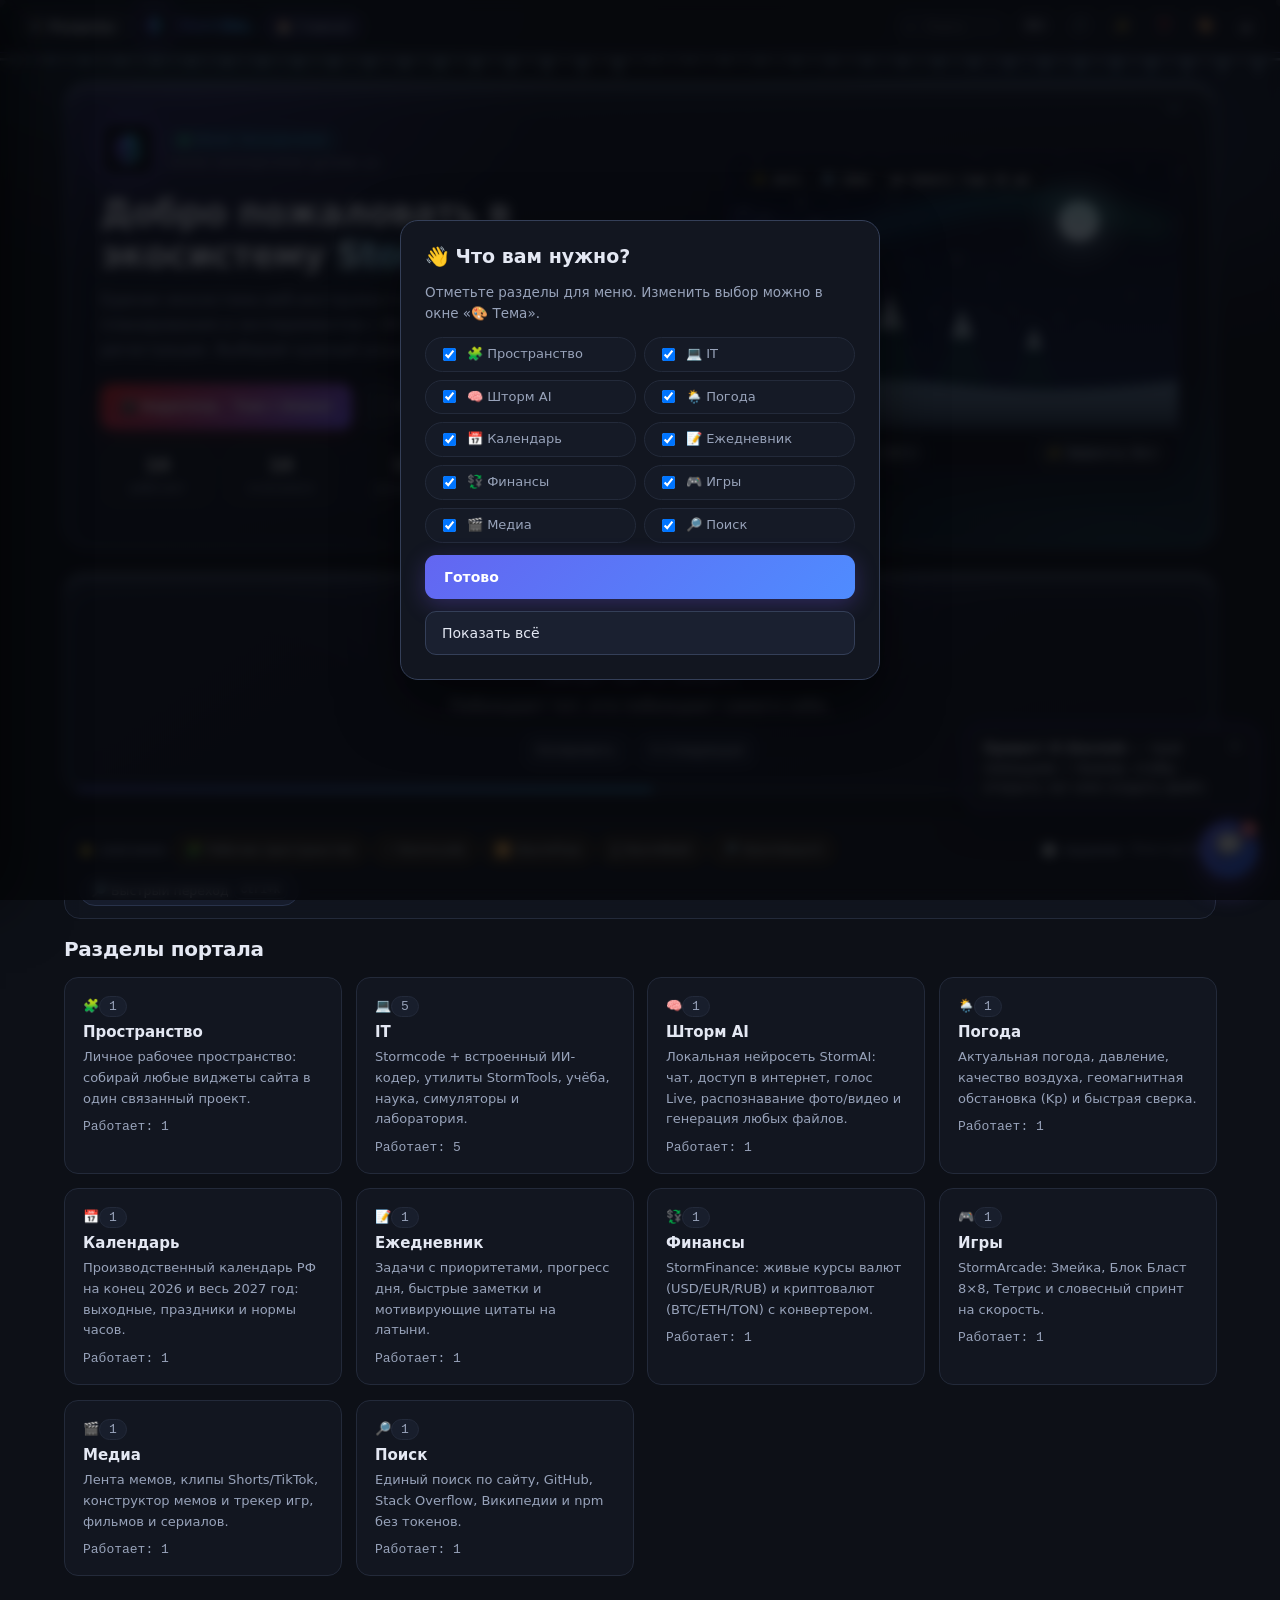
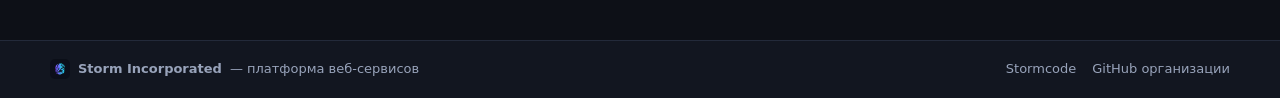
==== commit b04dee7f: "Add files via upload" ====
--- a/index.html
+++ b/index.html
@@ -725,7 +725,6 @@
     radial-gradient(circle at 14% 12%, color-mix(in srgb, var(--a) 18%, transparent), transparent 44%),
     radial-gradient(circle at 86% 18%, color-mix(in srgb, var(--b) 14%, transparent), transparent 46%),
     radial-gradient(circle at 50% 96%, color-mix(in srgb, var(--a) 12%, transparent), transparent 52%);
-  background-attachment:fixed;
 }
 body.light-mode{
   background-image:
@@ -2030,6 +2029,108 @@
 body.light-mode .st-in,body.light-mode #stCode,body.light-mode .st-task,body.light-mode .st-btn:not(.st-run){background:#fff;color:#0f172a}
 body.light-mode .st-title,body.light-mode .st-file button{color:#0f172a}
 @media (max-width:980px){.st-main{grid-template-columns:minmax(0,1fr)}.st-center{order:1}.st-files{order:0;max-height:210px}.st-tasks{order:2}}
+
+/* === GOOGLE-STYLE WEATHER PRO & AI FORECASTER === */
+.w-src-bar{display:flex;flex-wrap:wrap;align-items:center;justify-content:space-between;gap:8px;padding:8px 12px;border-radius:11px;background:#0e1320;border:1px solid #22d3ee33;font-size:12px;color:var(--dim)}
+.w-src-chips{display:flex;flex-wrap:wrap;gap:6px;align-items:center}
+.w-src-chip{padding:2px 8px;border-radius:999px;background:#161e31;border:1px solid var(--line);font:500 11.5px var(--mono);color:#cbd5e1}
+.w-src-chip.acc{border-color:#3ddc9755;color:var(--ok);background:#3ddc9714}
+.w-src-chip.gapi{border-color:#4f8cff88;color:#93c5fd;background:#4f8cff18}
+.w-gapi-box{display:flex;flex-wrap:wrap;gap:8px;align-items:center;padding:10px 12px;border-radius:12px;background:#0c101a;border:1px dashed #4f8cff66;font-size:12.5px;color:var(--dim)}
+.w-gapi-box input{flex:1;min-width:190px;background:#141925;color:var(--text);border:1px solid var(--line);border-radius:8px;padding:6px 10px;font:12.5px var(--mono)}
+.w-hourly-wrap{background:var(--card);border:1px solid var(--line);border-radius:18px;padding:16px 18px;display:flex;flex-direction:column;gap:10px}
+.w-hourly-strip{display:flex;gap:8px;overflow-x:auto;padding-bottom:6px;scrollbar-width:thin;-webkit-overflow-scrolling:touch}
+.w-hr-card{flex:0 0 74px;background:#10141f;border:1px solid var(--line);border-radius:12px;padding:9px 6px;text-align:center;display:flex;flex-direction:column;align-items:center;gap:4px;transition:.14s}
+.w-hr-card.now{border-color:var(--b);background:linear-gradient(180deg,#22d3ee1c,#10141f)}
+.w-hr-time{font:600 11.5px var(--mono);color:var(--dim)}
+.w-hr-ico{font-size:21px;line-height:1.1}
+.w-hr-temp{font:700 14.5px var(--mono);color:#fff}
+.w-hr-rain{font:500 11px var(--mono);color:var(--b)}
+.w-hr-wind{font:10.5px var(--mono);color:var(--dim)}
+.w-ai-card{background:linear-gradient(155deg,#141a2b 0%,#101522 100%);border:1px solid #7c5cff55;border-radius:18px;padding:18px 20px;display:flex;flex-direction:column;gap:12px;box-shadow:0 12px 32px rgba(0,0,0,.35)}
+.w-ai-head{display:flex;flex-wrap:wrap;align-items:center;justify-content:space-between;gap:10px}
+.w-ai-out{background:#090d17;border:1px solid var(--line);border-radius:12px;padding:13px 15px;font:14px/1.6 var(--sans);color:var(--text);white-space:pre-wrap;min-height:64px}
+.w-ai-form{display:flex;flex-wrap:wrap;gap:8px}
+.w-ai-form input{flex:1;min-width:200px;background:#0c1018;color:var(--text);border:1px solid var(--line);border-radius:10px;padding:9px 12px;font:13.5px var(--sans)}
+.w-ai-form input:focus{border-color:var(--b);outline:none}
+body.light-mode .w-src-bar,body.light-mode .w-gapi-box,body.light-mode .w-hr-card,body.light-mode .w-ai-out{background:#f1f5fb;color:#0f172a}
+body.light-mode .w-hr-temp{color:#0f172a}
+body.light-mode .w-ai-card{background:linear-gradient(155deg,#ffffff,#eef2ff)}
+
+
+/* === LIVE AI THINKING & ACTION STATUS BUBBLE === */
+.ai-think-bubble{
+  align-self:flex-start;
+  display:inline-flex;align-items:center;gap:9px;
+  padding:9px 13px;border-radius:13px 13px 13px 4px;
+  background:linear-gradient(135deg,#151c2e,#1b243b);
+  border:1px solid #7c5cff66;color:#dbeafe;
+  font:500 13px var(--sans);
+  box-shadow:0 6px 20px rgba(0,0,0,.3);
+  max-width:92%;
+}
+.ai-think-dot{
+  width:9px;height:9px;border-radius:50%;flex-shrink:0;
+  background:var(--b);box-shadow:0 0 10px var(--b);
+  animation:aiThinkPulse 1.1s ease-in-out infinite;
+}
+@keyframes aiThinkPulse{
+  0%,100%{transform:scale(.75);opacity:.55}
+  50%{transform:scale(1.22);opacity:1}
+}
+.ai-think-preview{
+  margin-top:6px;font:12.5px/1.45 var(--sans);color:var(--dim);
+  white-space:pre-wrap;word-break:break-word;
+}
+body.light-mode .ai-think-bubble{background:#eef2ff;color:#1e293b;border-color:#a5b4fc}
+
+
+/* === FINAL PERFORMANCE & RESPONSIVE POLISH (PHONE / TABLET / PC) === */
+button, .pill, .nav-btn, .card-action, .qh-chip, .ev-pill {
+  touch-action: manipulation;
+  -webkit-tap-highlight-color: transparent;
+}
+#calendarSection, #arcadeSection, #mediaSection, #stormflowSection, #stormmathSection, #stormlabSection, #searchSection {
+  content-visibility: auto;
+  contain-intrinsic-size: 900px;
+}
+.card, .w-card, .w-hr-card, .day-card, .bento-card, .sec-tile {
+  contain: layout style;
+}
+#ambientCanvas, #eventCanvas {
+  will-change: transform;
+  transform: translateZ(0);
+}
+/* Mobile & Tablet GPU relief (lighter blur, crisp 60fps scroll) */
+@media (max-width: 960px) {
+  .nav-wrap { backdrop-filter: blur(8px) !important; -webkit-backdrop-filter: blur(8px) !important; }
+  .hero { box-shadow: 0 12px 30px rgba(0,0,0,.45); }
+  .w-grid-top { grid-template-columns: 1fr; }
+  .w-toolbar { padding: 12px; }
+  .w-hr-card { flex: 0 0 68px; }
+}
+@media (max-width: 600px) {
+  main { padding-top: 16px; padding-bottom: 44px; }
+  .hero h1 { font-size: 22px; }
+  .hero p { font-size: 14px; margin-bottom: 16px; }
+  .hero-actions { width: 100%; }
+  .hero-actions button { flex: 1 1 auto; justify-content: center; }
+  .w-temp { font-size: 36px; }
+  .w-metrics { grid-template-columns: repeat(2, 1fr); gap: 8px; }
+  .w-card, .w-ai-card, .w-hourly-wrap { padding: 14px; }
+  .ai-panel { right: 8px; bottom: 78px; width: calc(100vw - 16px); height: calc(100dvh - 96px); }
+  .ai-fab-wrap { right: 14px; bottom: 14px; }
+}
+/* Tablet (768px - 1100px) */
+@media (min-width: 601px) and (max-width: 1100px) {
+  .grid { grid-template-columns: repeat(2, 1fr); }
+  .forecast-row { grid-template-columns: repeat(3, 1fr); }
+  .w-metrics { grid-template-columns: repeat(3, 1fr); }
+}
+@media (prefers-reduced-motion: reduce) {
+  *, *::before, *::after { animation-duration: 0.01ms !important; transition-duration: 0.01ms !important; scroll-behavior: auto !important; }
+}
+
 </style>
 <script src="https://accounts.google.com/gsi/client" async defer></script>
 </head>
@@ -2262,7 +2363,7 @@
         <div class="coder-head">
           <div>
             <b>⚡ StormCode AI</b>
-            <div class="coder-sub" id="coderStatus">Готов к подключению · LM Studio</div>
+            <div class="coder-sub" id="coderStatus" style="color:var(--bad)">🔴 Офлайн</div>
           </div>
           <div style="display:flex;gap:6px">
             <button class="ai-icon-btn" id="coderSettingsToggle" type="button" title="Настройки LM Studio">⚙</button>
@@ -2272,7 +2373,7 @@
         </div>
         <div class="ai-settings" id="coderSettings">
           <label>URL сервера (локально или Cloudflare Tunnel https://…/v1):
-            <input id="coderEndpoint" type="text" placeholder="https://expend-dazzling-purifier.ngrok-free.dev/v1" value="https://expend-dazzling-purifier.ngrok-free.dev/v1">
+            <input id="coderEndpoint" type="text" placeholder="https://expend-dazzling-purifier.ngrok-free.dev" value="https://expend-dazzling-purifier.ngrok-free.dev">
           </label>
           <label hidden>API-токен (необязательно, если включён в LM Studio):
             <input id="coderToken" type="password" placeholder="lm-studio-token (если задан)" value="">
@@ -3259,8 +3360,24 @@
       <form class="w-search-form" id="citySearchForm">
         <input id="cityInput" type="text" placeholder="Город или индекс (101000)…" aria-label="Поиск по городу или почтовому индексу">
         <button class="btn-secondary" type="submit" style="padding:7px 13px;font-size:13px">Найти</button>
-        <button class="btn-secondary" id="weatherRefresh" type="button" style="padding:7px 11px;font-size:13px" title="Обновить данные">↻</button>
+        <button class="btn-secondary" id="weatherGeoBtn" type="button" style="padding:7px 10px;font-size:13px" title="Определить моё местоположение">📍</button>
+        <button class="btn-secondary" id="weatherGapiToggle" type="button" style="padding:7px 10px;font-size:12.5px" title="Ключ Google Weather API (необязательно)">⚙️ Google API</button>
+        <button class="btn-secondary" id="weatherRefresh" type="button" style="padding:7px 11px;font-size:13px" title="Обновить данные без кэша">↻</button>
       </form>
+    </div>
+
+    <div class="w-gapi-box" id="weatherGapiBox" hidden>
+      <span>🔑 <b>Google Weather API Key</b> (опционально — без ключа работает калибровка ECMWF + ICON + MET Norway + станция):</span>
+      <input id="weatherGapiKey" type="password" placeholder="Вставь AIza… ключ Google Maps Weather API">
+      <button class="btn-primary" id="weatherGapiSave" type="button" style="padding:6px 12px;font-size:12.5px">Сохранить</button>
+      <button class="btn-secondary" id="weatherGapiClear" type="button" style="padding:6px 10px;font-size:12.5px">Сбросить</button>
+    </div>
+
+    <div class="w-src-bar" id="weatherSourceBar">
+      <div class="w-src-chips" id="weatherSourceChips">
+        <span class="w-src-chip acc">🎯 Калибровка по Google-профилю…</span>
+      </div>
+      <span id="weatherSpreadInfo" style="font:11.5px var(--mono)">Синхронизация моделей…</span>
     </div>
 
     <div class="w-grid-top">
@@ -3293,8 +3410,8 @@
         </div>
 
         <div class="w-ext-links">
+          <a class="ext-chip" id="googleLink" href="https://www.google.com/search?q=%D0%BF%D0%BE%D0%B3%D0%BE%D0%B4%D0%B0" target="_blank" rel="noopener noreferrer">🔵 Открыть Google Погоду ↗</a>
           <a class="ext-chip" id="yandexLink" href="https://yandex.ru/pogoda/" target="_blank" rel="noopener noreferrer">🟡 Сверить в Яндекс Погоде ↗</a>
-          <a class="ext-chip" id="googleLink" href="https://www.google.com/search?q=%D0%BF%D0%BE%D0%B3%D0%BE%D0%B4%D0%B0" target="_blank" rel="noopener noreferrer">🔵 Сверить в Google Погоде ↗</a>
         </div>
       </article>
 
@@ -3325,13 +3442,41 @@
       </article>
     </div>
 
+    <article class="w-hourly-wrap" aria-label="Почасовой прогноз на 24 часа">
+      <div class="field-row" style="justify-content:space-between">
+        <h3 class="section-heading" style="font-size:16.5px;margin:0">🕒 Почасовой прогноз (24 ч · как в Google Погоде)</h3>
+        <span class="card-meta" id="wHourlyNote">ECMWF / Google Weather</span>
+      </div>
+      <div class="w-hourly-strip" id="wHourlyStrip"></div>
+    </article>
+
+    <article class="w-ai-card" aria-label="Сводка и статистика погоды">
+      <div class="w-ai-head">
+        <div>
+          <div class="card-cat">📊 Автоматическая сводка · Google + World-Weather.ru</div>
+          <h3 style="margin:3px 0 0;font:700 17.5px var(--display)">Статистика дня и сверка источников</h3>
+        </div>
+        <span class="count-pill" id="wStatFresh" style="color:var(--ok)">● Актуально</span>
+      </div>
+      <div class="w-metrics" id="wSummaryGrid">
+        <div class="w-metric"><span>Диапазон сегодня</span><b id="wStatRange">--° … --°</b><small id="wStatSwing">Перепад: --°</small></div>
+        <div class="w-metric"><span>Пик осадков (24ч)</span><b id="wStatRainPeak">--%</b><small id="wStatRainTime">Без сильных осадков</small></div>
+        <div class="w-metric"><span>Пик ветра (24ч)</span><b id="wStatWindPeak">-- м/с</b><small id="wStatComfort">Комфорт: --</small></div>
+      </div>
+      <div class="w-ai-out" id="wAutoSummary">Собираем свежую статистику по городу из Google-профиля и World-Weather.ru…</div>
+      <div class="w-ext-links" style="padding-top:6px">
+        <a class="ext-chip" id="wwCityLink" href="https://world-weather.ru/" target="_blank" rel="noopener noreferrer">🌍 Открыть на World-Weather.ru ↗</a>
+        <a class="ext-chip" id="googleLink2" href="https://www.google.com/search?q=%D0%BF%D0%BE%D0%B3%D0%BE%D0%B4%D0%B0" target="_blank" rel="noopener noreferrer">🔵 Сверить в Google Погоде ↗</a>
+      </div>
+    </article>
+
     <div>
       <h3 class="section-heading" style="font-size:17px;margin-bottom:12px">Прогноз на 5 дней</h3>
       <div class="forecast-row" id="forecastRow"></div>
     </div>
 
     <div class="w-note" id="weatherStatusNote">
-      Живые метеоданные загружаются напрямую в браузер из открытых API Open-Meteo (погода и качество воздуха) и NOAA SWPC (геомагнитный индекс Kp и шкалы R/S/G), а кнопки выше открывают точный прогноз этого же города в Яндекс Погоде и Google.
+      Точность обеспечивается калибровкой по профилю Google Погоды: объединяются модели <b>ECMWF IFS</b>, <b>DWD ICON</b>, <b>MET Norway</b> и данные реальных метеостанций (METAR), либо прямой <b>Google Weather API</b> при указании ключа. Сверка источников: <b>Google Погода</b> и <b>World-Weather.ru</b>, геомагнитика — NOAA SWPC. Автообновление каждые 10 минут.
     </div>
   </section>
 
@@ -3537,7 +3682,7 @@
     <img src="[data-uri]" alt="">
     <div class="ai-head-info">
       <b>Шторм AI</b>
-      <span id="aiStatusText">Локальная LLM · веб-поиск · файлы</span>
+      <span id="aiStatusText" style="color:var(--bad)">🔴 Офлайн</span>
     </div>
     <button class="ai-web-btn on" id="aiWebBtn" type="button" title="Deep Search: поиск по всему интернету и чтение сайтов">🔎 Deep Search</button>
     <button class="ai-live-btn" id="aiLiveBtn" type="button" title="Голосовой Live-режим">🎙️ Live</button>
@@ -3547,7 +3692,7 @@
   </div>
   <div class="ai-settings" id="aiSettings" hidden>
     <label>Адрес API (LM Studio с включённым CORS):
-      <input id="aiEndpoint" type="text" placeholder="https://expend-dazzling-purifier.ngrok-free.dev/v1" value="https://expend-dazzling-purifier.ngrok-free.dev/v1">
+      <input id="aiEndpoint" type="text" placeholder="https://expend-dazzling-purifier.ngrok-free.dev" value="https://expend-dazzling-purifier.ngrok-free.dev">
     </label>
     <label hidden>API-токен LM Studio (вводи локально, в код сайта не вшивается):
       <input id="aiToken" type="password" placeholder="Включи Require Authentication в LM Studio" value="">
@@ -3786,7 +3931,7 @@
   if (!coderOpened) {
     coderOpened = true;
     const saved = getSavedEndpoint();
-    $('coderEndpoint').value = saved || 'https://expend-dazzling-purifier.ngrok-free.dev/v1';
+    $('coderEndpoint').value = saved || 'https://expend-dazzling-purifier.ngrok-free.dev';
     connectCoderLmStudio();
     appendCoderMsg('bot', 'Привет! Я StormCode AI — встроенный в редактор агент (как Claude Code). Нажми «Подключить» выше, чтобы связать меня с твоей скачанной моделью в LM Studio, и я смогу читать, чинить и сразу применять код в редактор ⚡');
   }
@@ -4058,7 +4203,25 @@
   });
 }
 
-// === WEATHER & GEOMAGNETIC LOGIC ===
+// === WEATHER & GEOMAGNETIC LOGIC (GOOGLE WEATHER PROFILE + MULTI-MODEL FUSION + AI FORECASTER) ===
+const W_CITY_KEY = 'storm_weather_city_v1';
+const W_GAPI_KEY = 'storm_google_weather_key_v1';
+try {
+  const savedCity = JSON.parse(localStorage.getItem(W_CITY_KEY) || 'null');
+  if (savedCity && Number.isFinite(savedCity.lat) && Number.isFinite(savedCity.lon) && savedCity.name) {
+    state.city = savedCity;
+  }
+} catch {}
+
+let lastWeatherSnapshot = null;
+
+function saveWeatherCity(c) {
+  try { localStorage.setItem(W_CITY_KEY, JSON.stringify(c)); } catch {}
+}
+function getGoogleWeatherKey() {
+  try { return (localStorage.getItem(W_GAPI_KEY) || '').trim(); } catch { return ''; }
+}
+
 function renderCityPresets() {
   const wrap = $('cityPresets');
   wrap.replaceChildren();
@@ -4069,16 +4232,18 @@
     b.textContent = c.name;
     b.addEventListener('click', () => {
       state.city = c;
+      saveWeatherCity(c);
       renderCityPresets();
-      loadWeather();
+      loadWeather(false);
     });
     wrap.append(b);
   });
 }
 
 function degToCompass(deg) {
+  if (!Number.isFinite(deg)) return '—';
   const dirs = ['С', 'СВ', 'В', 'ЮВ', 'Ю', 'ЮЗ', 'З', 'СЗ'];
-  return dirs[Math.round(((deg % 360) / 45)) % 8];
+  return dirs[Math.round((((deg % 360) + 360) % 360) / 45) % 8];
 }
 
 function kpColor(kp) {
@@ -4098,51 +4263,277 @@
   return { g: 'G0', text: 'Спокойно', tip: 'Магнитосфера спокойная — отличный день без геомагнитного стресса.' };
 }
 
+function googleTypeToIcon(type) {
+  const t = String(type || '').toUpperCase();
+  if (t.includes('THUNDER')) return '⛈️';
+  if (t.includes('SNOW') || t.includes('SLEET') || t.includes('BLIZZARD')) return '🌨️';
+  if (t.includes('HEAVY_RAIN') || t.includes('SHOWERS')) return '🌧️';
+  if (t.includes('RAIN') || t.includes('DRIZZLE')) return '🌦️';
+  if (t.includes('FOG') || t.includes('MIST') || t.includes('HAZE')) return '🌫️';
+  if (t.includes('CLOUDY') && t.includes('PARTLY')) return '⛅';
+  if (t.includes('MOSTLY_CLEAR')) return '🌤️';
+  if (t.includes('CLOUD') || t.includes('OVERCAST')) return '☁️';
+  return '☀️';
+}
+
 function updateExternalWeatherLinks() {
   const { name, lat, lon } = state.city;
   $('yandexLink').href = `https://yandex.ru/pogoda/?lat=${lat.toFixed(4)}&lon=${lon.toFixed(4)}`;
   $('googleLink').href = `https://www.google.com/search?q=${encodeURIComponent('погода ' + name)}`;
 }
 
-async function loadWeather() {
+function renderHourlyStrip(hours) {
+  const host = $('wHourlyStrip');
+  if (!host) return;
+  host.replaceChildren();
+  if (!hours || !hours.length) {
+    host.innerHTML = '<div class="w-sub">Почасовые данные временно недоступны</div>';
+    return;
+  }
+  hours.slice(0, 24).forEach((h, idx) => {
+    const el = document.createElement('div');
+    el.className = 'w-hr-card' + (idx === 0 ? ' now' : '');
+    el.innerHTML = `
+      <span class="w-hr-time">${idx === 0 ? 'Сейчас' : h.time}</span>
+      <span class="w-hr-ico" title="${escapeHtml(h.desc || '')}">${h.ico}</span>
+      <span class="w-hr-temp">${Math.round(h.temp)}°</span>
+      <span class="w-hr-rain">💧 ${Math.round(h.pop ?? 0)}%</span>
+      <span class="w-hr-wind">${Number.isFinite(h.wind) ? h.wind.toFixed(0) + ' м/с' : ''}</span>
+    `;
+    host.append(el);
+  });
+}
+
+function renderSourceBar(samples, spread, modeLabel, isGapi) {
+  const chips = $('weatherSourceChips');
+  const spEl = $('weatherSpreadInfo');
+  if (!chips || !spEl) return;
+  chips.replaceChildren();
+  const main = document.createElement('span');
+  main.className = 'w-src-chip ' + (isGapi ? 'gapi' : 'acc');
+  main.textContent = modeLabel;
+  chips.append(main);
+  samples.forEach(s => {
+    const c = document.createElement('span');
+    c.className = 'w-src-chip';
+    c.textContent = `${s.name}: ${s.temp > 0 ? '+' : ''}${s.temp.toFixed(1)}°`;
+    chips.append(c);
+  });
+  if (isGapi) {
+    spEl.textContent = 'Прямой источник: Google Maps Weather API';
+  } else if (samples.length >= 2) {
+    const qual = spread <= 1.2 ? 'Высокая точность' : spread <= 2.5 ? 'Хорошая сходимость' : 'Переменчивая погода';
+    spEl.textContent = `${qual} · разброс моделей ±${(spread / 2).toFixed(1)}°`;
+  } else {
+    spEl.textContent = 'Активный источник: ECMWF IFS';
+  }
+}
+
+async function fetchGoogleWeatherApi(lat, lon, apiKey) {
+  const base = 'https://weather.googleapis.com/v1';
+  const q = `key=${encodeURIComponent(apiKey)}&location.latitude=${lat}&location.longitude=${lon}&unitsSystem=METRIC&languageCode=ru`;
+  const [curR, hrR, dayR] = await Promise.all([
+    fetch(`${base}/currentConditions:lookup?${q}`),
+    fetch(`${base}/forecast/hours:lookup?${q}&hours=24&pageSize=24`).catch(() => null),
+    fetch(`${base}/forecast/days:lookup?${q}&days=5&pageSize=5`).catch(() => null)
+  ]);
+  if (!curR.ok) throw new Error('Google Weather API HTTP ' + curR.status);
+  const cur = await curR.json();
+  const hr = hrR && hrR.ok ? await hrR.json() : null;
+  const dy = dayR && dayR.ok ? await dayR.json() : null;
+  return { cur, hr, dy };
+}
+
+function fuseTemperatures(samples) {
+  if (!samples.length) return { temp: NaN, spread: 0 };
+  if (samples.length === 1) return { temp: samples[0].temp, spread: 0 };
+  const vals = samples.map(s => s.temp).sort((a, b) => a - b);
+  const med = vals[Math.floor(vals.length / 2)];
+  const filtered = samples.length >= 3 ? samples.filter(s => Math.abs(s.temp - med) <= 4.5) : samples;
+  const used = filtered.length ? filtered : samples;
+  const wSum = used.reduce((acc, s) => acc + s.weight, 0);
+  const temp = used.reduce((acc, s) => acc + s.temp * s.weight, 0) / (wSum || 1);
+  const uVals = used.map(s => s.temp);
+  const spread = Math.max(...uVals) - Math.min(...uVals);
+  return { temp, spread };
+}
+
+async function loadWeather(forceFresh = false) {
   const { name, country, lat, lon } = state.city;
   $('wCityLabel').textContent = `${name}${country ? ' · ' + country : ''}`;
-  $('wCond').textContent = 'Загрузка погоды…';
+  $('wCond').textContent = 'Калибровка прогноза…';
   updateExternalWeatherLinks();
 
-  try {
-    const wUrl = `https://api.open-meteo.com/v1/forecast?latitude=${lat}&longitude=${lon}&current=temperature_2m,relative_humidity_2m,apparent_temperature,precipitation,weather_code,cloud_cover,surface_pressure,wind_speed_10m,wind_direction_10m,wind_gusts_10m&daily=weather_code,temperature_2m_max,temperature_2m_min,sunrise,sunset,uv_index_max,precipitation_probability_max&wind_speed_unit=ms&timezone=auto&forecast_days=5`;
-    const aqUrl = `https://air-quality-api.open-meteo.com/v1/air-quality?latitude=${lat}&longitude=${lon}&current=european_aqi,pm2_5,pm10`;
-
-    const cKey = 'weather:' + lat.toFixed(2) + ',' + lon.toFixed(2);
-    let cached = typeof stormApiCache !== 'undefined' ? stormApiCache.get(cKey, 300000) : null;
-    let w, aq;
-    if (cached) { w = cached.w; aq = cached.aq; } else {
-      const [wRes, aqRes] = await Promise.all([
-        fetch(wUrl),
+  const gKey = getGoogleWeatherKey();
+  const cKey = 'weather_pro:' + (gKey ? 'g:' : 'm:') + lat.toFixed(2) + ',' + lon.toFixed(2);
+  let aq = null;
+  const aqUrl = `https://air-quality-api.open-meteo.com/v1/air-quality?latitude=${lat}&longitude=${lon}&current=european_aqi,pm2_5,pm10`;
+
+  // === РЕЖИМ 1: Прямой Google Weather API (если указан ключ) ===
+  if (gKey) {
+    try {
+      const [gw, aqRes] = await Promise.all([
+        fetchGoogleWeatherApi(lat, lon, gKey),
         fetch(aqUrl).catch(() => null)
       ]);
-      if (!wRes.ok) throw new Error('HTTP ' + wRes.status);
-      w = await wRes.json();
       aq = aqRes && aqRes.ok ? await aqRes.json() : null;
-      if (typeof stormApiCache !== 'undefined') stormApiCache.set(cKey, { w, aq });
+      const c = gw.cur;
+      const temp = c.temperature?.degrees ?? 0;
+      const feels = c.feelsLikeTemperature?.degrees ?? temp;
+      const condText = c.weatherCondition?.description?.text || 'Переменная облачность';
+      const ico = googleTypeToIcon(c.weatherCondition?.type);
+      const pressHpa = c.airPressure?.meanSeaLevelMillibars ?? 1013;
+      const mmHg = Math.round(pressHpa * 0.750062);
+      const hum = c.relativeHumidity ?? 0;
+      const cloud = c.cloudCover ?? 0;
+      const windMs = (c.wind?.speed?.value ?? 0) / 3.6;
+      const gustMs = (c.wind?.gust?.value ?? (c.wind?.speed?.value ?? 0)) / 3.6;
+      const windDeg = c.wind?.direction?.degrees ?? 0;
+      const uv = c.uvIndex ?? 0;
+      const precipMm = c.precipitation?.qpf?.quantity ?? 0;
+      const precipProb = c.precipitation?.probability?.percent ?? 0;
+
+      $('wIcon').textContent = ico;
+      $('wTemp').textContent = `${Math.round(temp)}°C`;
+      $('wCond').textContent = condText;
+      $('wFeels').textContent = `Ощущается как ${Math.round(feels)}°C`;
+      $('wUpdated').textContent = 'Обновлено: ' + new Date().toLocaleTimeString('ru-RU', { hour: '2-digit', minute: '2-digit' });
+      $('wPress').textContent = `${mmHg} мм рт. ст.`;
+      $('wPressNote').textContent = mmHg < 745 ? 'Пониженное' : (mmHg > 762 ? 'Повышенное' : 'В пределах нормы');
+      $('wHum').textContent = `${Math.round(hum)}%`;
+      $('wCloud').textContent = `Облачность: ${Math.round(cloud)}%`;
+      $('wWind').textContent = `${windMs.toFixed(1)} м/с (${degToCompass(windDeg)})`;
+      $('wWindDir').textContent = `Порывы до ${gustMs.toFixed(1)} м/с`;
+      $('wUv').textContent = Number(uv).toFixed(1);
+      $('wUvNote').textContent = uv >= 6 ? 'Высокий УФ' : (uv >= 3 ? 'Умеренный УФ' : 'Низкий УФ');
+      $('wPrecip').textContent = `${Number(precipMm).toFixed(1)} мм`;
+      $('wPrecipProb').textContent = `Вероятность: ${Math.round(precipProb)}%`;
+      renderAqiBlock(aq);
+
+      const hours = (gw.hr?.forecastHours || []).slice(0, 24).map(h => {
+        const dt = h.interval?.startTime ? new Date(h.interval.startTime) : new Date();
+        return {
+          time: dt.toLocaleTimeString('ru-RU', { hour: '2-digit', minute: '2-digit' }),
+          ico: googleTypeToIcon(h.weatherCondition?.type),
+          desc: h.weatherCondition?.description?.text || '',
+          temp: h.temperature?.degrees ?? temp,
+          pop: h.precipitation?.probability?.percent ?? 0,
+          wind: (h.wind?.speed?.value ?? 0) / 3.6
+        };
+      });
+      renderHourlyStrip(hours);
+      $('wHourlyNote').textContent = 'Google Weather API · 24ч';
+
+      const fRow = $('forecastRow');
+      fRow.replaceChildren();
+      const daysRu = ['Вс', 'Пн', 'Вт', 'Ср', 'Чт', 'Пт', 'Сб'];
+      const daysArr = (gw.dy?.forecastDays || []).slice(0, 5);
+      const sun0 = daysArr[0]?.sunEvents;
+      const srStr = sun0?.sunriseTime ? new Date(sun0.sunriseTime).toLocaleTimeString('ru-RU', { hour: '2-digit', minute: '2-digit' }) : '--:--';
+      const ssStr = sun0?.sunsetTime ? new Date(sun0.sunsetTime).toLocaleTimeString('ru-RU', { hour: '2-digit', minute: '2-digit' }) : '--:--';
+      $('wSun').textContent = `Восход ${srStr} · Закат ${ssStr}`;
+
+      const dailySnap = [];
+      daysArr.forEach((day, idx) => {
+        const dd = day.displayDate || {};
+        const dt = new Date(dd.year || 2026, (dd.month || 1) - 1, dd.day || 1);
+        const label = idx === 0 ? 'Сегодня' : `${daysRu[dt.getDay()]}, ${dt.getDate()}.${String(dt.getMonth() + 1).padStart(2, '0')}`;
+        const part = day.daytimeForecast || day.nighttimeForecast || {};
+        const dIco = googleTypeToIcon(part.weatherCondition?.type);
+        const dDesc = part.weatherCondition?.description?.text || '';
+        const tmax = Math.round(day.maxTemperature?.degrees ?? temp);
+        const tmin = Math.round(day.minTemperature?.degrees ?? temp);
+        const pop = Math.round(part.precipitation?.probability?.percent ?? 0);
+        dailySnap.push({ label, tmax, tmin, pop, desc: dDesc });
+        const el = document.createElement('div');
+        el.className = 'day-card';
+        el.innerHTML = `<b>${label}</b><div class="day-ico" title="${escapeHtml(dDesc)}">${dIco}</div><div class="day-temps">${tmax}° <span class="lo">/ ${tmin}°</span></div><div class="day-rain">💧 ${pop}%</div>`;
+        fRow.append(el);
+      });
+
+      renderSourceBar([{ name: 'Google Weather', temp }], 0, '🔵 Google Weather API (нативно)', true);
+      lastWeatherSnapshot = {
+        city: name, country, source: 'Google Weather API', temp, feels, condText, mmHg, hum, cloud,
+        windMs, gustMs, windDir: degToCompass(windDeg), uv, precipMm, precipProb,
+        aqi: aq?.current?.european_aqi ?? null, pm25: aq?.current?.pm2_5 ?? null,
+        hours: hours.slice(0, 12), days: dailySnap, samples: [{ name: 'Google Weather', temp }]
+      };
+      updateWeatherSummaryStats(lastWeatherSnapshot);
+      return;
+    } catch (e) {
+      // Если ключ неверный или квота исчерпана — мягко откатываемся на мульти-модельную калибровку
+      $('wCond').textContent = 'Google API недоступен, включаем калибровку…';
     }
-
-    const c = w.current;
-    const d = w.daily;
+  }
+
+  // === РЕЖИМ 2: Google-профиль (ECMWF IFS + ICON + MET Norway + METAR Станция) ===
+  try {
+    let cached = (!forceFresh && typeof stormApiCache !== 'undefined') ? stormApiCache.get(cKey, 300000) : null;
+    let ecmwf, iconMod, metNo, wttr;
+    if (cached) {
+      ({ ecmwf, iconMod, metNo, wttr, aq } = cached);
+    } else {
+      const commonParams = `latitude=${lat}&longitude=${lon}&current=temperature_2m,relative_humidity_2m,apparent_temperature,precipitation,weather_code,cloud_cover,surface_pressure,wind_speed_10m,wind_direction_10m,wind_gusts_10m&hourly=temperature_2m,precipitation_probability,weather_code,wind_speed_10m&daily=weather_code,temperature_2m_max,temperature_2m_min,sunrise,sunset,uv_index_max,precipitation_probability_max&wind_speed_unit=ms&timezone=auto&forecast_days=5`;
+      const ecmwfUrl = `https://api.open-meteo.com/v1/forecast?${commonParams}&models=ecmwf_ifs025`;
+      const iconUrl = `https://api.open-meteo.com/v1/forecast?latitude=${lat}&longitude=${lon}&current=temperature_2m,apparent_temperature,precipitation,weather_code&models=icon_seamless&timezone=auto`;
+      const metNoUrl = `https://api.met.no/weatherapi/locationforecast/2.0/compact?lat=${lat.toFixed(4)}&lon=${lon.toFixed(4)}`;
+      const wttrUrl = `https://wttr.in/${lat.toFixed(3)},${lon.toFixed(3)}?format=j1`;
+
+      const [ecRes, icRes, mnRes, wtRes, aqRes] = await Promise.all([
+        fetch(ecmwfUrl).catch(() => null),
+        fetch(iconUrl).catch(() => null),
+        fetch(metNoUrl).catch(() => null),
+        fetch(wttrUrl).catch(() => null),
+        fetch(aqUrl).catch(() => null)
+      ]);
+
+      ecmwf = ecRes && ecRes.ok ? await ecRes.json() : null;
+      if (!ecmwf) {
+        const fbRes = await fetch(`https://api.open-meteo.com/v1/forecast?${commonParams}`);
+        if (!fbRes.ok) throw new Error('HTTP ' + fbRes.status);
+        ecmwf = await fbRes.json();
+      }
+      iconMod = icRes && icRes.ok ? await icRes.json() : null;
+      metNo = mnRes && mnRes.ok ? await mnRes.json() : null;
+      wttr = wtRes && wtRes.ok ? await wtRes.json() : null;
+      aq = aqRes && aqRes.ok ? await aqRes.json() : null;
+
+      if (typeof stormApiCache !== 'undefined') stormApiCache.set(cKey, { ecmwf, iconMod, metNo, wttr, aq });
+    }
+
+    const c = ecmwf.current;
+    const d = ecmwf.daily;
+    const samples = [];
+    if (Number.isFinite(c?.temperature_2m)) samples.push({ name: 'ECMWF', temp: c.temperature_2m, weight: 0.36 });
+    if (Number.isFinite(iconMod?.current?.temperature_2m)) samples.push({ name: 'ICON', temp: iconMod.current.temperature_2m, weight: 0.22 });
+
+    const mnInst = metNo?.properties?.timeseries?.[0]?.data?.instant?.details;
+    if (Number.isFinite(mnInst?.air_temperature)) samples.push({ name: 'MET Norway', temp: mnInst.air_temperature, weight: 0.22 });
+
+    const wtCur = wttr?.current_condition?.[0];
+    const wtTemp = wtCur ? parseFloat(wtCur.temp_C) : NaN;
+    if (Number.isFinite(wtTemp)) samples.push({ name: 'Станция', temp: wtTemp, weight: 0.20 });
+
+    const { temp: fusedTemp, spread } = fuseTemperatures(samples);
+    const temp = Number.isFinite(fusedTemp) ? fusedTemp : c.temperature_2m;
+    const deltaCal = temp - (c.temperature_2m ?? temp);
+    const feels = (c.apparent_temperature ?? temp) + deltaCal;
+
     const [ico, condText] = WMO[c.weather_code] || ['🌡️', 'Переменная погода'];
-    const mmHg = Math.round(c.surface_pressure * 0.750062);
+    const pressRaw = Number.isFinite(mnInst?.air_pressure_at_sea_level) ? mnInst.air_pressure_at_sea_level : c.surface_pressure;
+    const mmHg = Math.round(pressRaw * 0.750062);
 
     $('wIcon').textContent = ico;
-    $('wTemp').textContent = `${Math.round(c.temperature_2m)}°C`;
+    $('wTemp').textContent = `${Math.round(temp)}°C`;
     $('wCond').textContent = condText;
-    $('wFeels').textContent = `Ощущается как ${Math.round(c.apparent_temperature)}°C`;
+    $('wFeels').textContent = `Ощущается как ${Math.round(feels)}°C`;
     $('wSun').textContent = `Восход ${(d.sunrise[0] || '').slice(11, 16) || '--:--'} · Закат ${(d.sunset[0] || '').slice(11, 16) || '--:--'}`;
     $('wUpdated').textContent = 'Обновлено: ' + new Date().toLocaleTimeString('ru-RU', { hour: '2-digit', minute: '2-digit' });
 
     $('wPress').textContent = `${mmHg} мм рт. ст.`;
     $('wPressNote').textContent = mmHg < 745 ? 'Пониженное' : (mmHg > 762 ? 'Повышенное' : 'В пределах нормы');
-    $('wHum').textContent = `${Math.round(c.relative_humidity_2m)}%`;
+    const humVal = Number.isFinite(mnInst?.relative_humidity) ? (mnInst.relative_humidity + c.relative_humidity_2m) / 2 : c.relative_humidity_2m;
+    $('wHum').textContent = `${Math.round(humVal)}%`;
     $('wCloud').textContent = `Облачность: ${Math.round(c.cloud_cover)}%`;
     $('wWind').textContent = `${c.wind_speed_10m.toFixed(1)} м/с (${degToCompass(c.wind_direction_10m)})`;
     $('wWindDir').textContent = `Порывы до ${c.wind_gusts_10m.toFixed(1)} м/с`;
@@ -4153,36 +4544,77 @@
 
     $('wPrecip').textContent = `${(c.precipitation || 0).toFixed(1)} мм`;
     $('wPrecipProb').textContent = `Вероятность: ${d.precipitation_probability_max?.[0] ?? 0}%`;
-
-    if (aq && aq.current && aq.current.european_aqi != null) {
-      const aqi = Math.round(aq.current.european_aqi);
-      $('wAqi').textContent = `${aqi} (${aqi <= 20 ? 'отлично' : aqi <= 40 ? 'хорошо' : aqi <= 60 ? 'умеренно' : 'загрязнён'})`;
-      $('wPm').textContent = `PM2.5: ${Math.round(aq.current.pm2_5 ?? 0)} · PM10: ${Math.round(aq.current.pm10 ?? 0)}`;
-    } else {
-      $('wAqi').textContent = 'н/д';
-      $('wPm').textContent = 'Нет данных AQI';
+    renderAqiBlock(aq);
+
+    renderSourceBar(samples, spread, `🎯 Google-профиль (${samples.length} ист.)`, false);
+
+    // Почасовой прогноз (следующие 24 часа, с учётом калибровочной поправки на ближайшие 6 часов)
+    const hr = ecmwf.hourly || {};
+    const nowIsoHour = (c.time || '').slice(0, 13);
+    let startH = (hr.time || []).findIndex(t => t.slice(0, 13) >= nowIsoHour);
+    if (startH < 0) startH = 0;
+    const hours = [];
+    for (let k = startH; k < Math.min(startH + 24, (hr.time || []).length); k++) {
+      const decay = Math.max(0, 1 - (k - startH) / 6);
+      const [hIco, hDesc] = WMO[hr.weather_code?.[k]] || ['🌡️', ''];
+      hours.push({
+        time: (hr.time[k] || '').slice(11, 16),
+        ico: hIco,
+        desc: hDesc,
+        temp: (hr.temperature_2m?.[k] ?? temp) + deltaCal * decay,
+        pop: hr.precipitation_probability?.[k] ?? 0,
+        wind: hr.wind_speed_10m?.[k] ?? c.wind_speed_10m
+      });
     }
+    renderHourlyStrip(hours);
+    $('wHourlyNote').textContent = 'ECMWF IFS + калибровка · 24ч';
 
     const fRow = $('forecastRow');
     fRow.replaceChildren();
     const daysRu = ['Вс', 'Пн', 'Вт', 'Ср', 'Чт', 'Пт', 'Сб'];
+    const dailySnap = [];
     d.time.forEach((iso, idx) => {
       const dt = new Date(iso + 'T12:00:00');
       const label = idx === 0 ? 'Сегодня' : `${daysRu[dt.getDay()]}, ${dt.getDate()}.${String(dt.getMonth() + 1).padStart(2, '0')}`;
       const [dIco, dDesc] = WMO[d.weather_code[idx]] || ['🌡️', ''];
+      const tmax = Math.round(d.temperature_2m_max[idx] + (idx === 0 ? deltaCal * 0.5 : 0));
+      const tmin = Math.round(d.temperature_2m_min[idx] + (idx === 0 ? deltaCal * 0.5 : 0));
+      const pop = d.precipitation_probability_max[idx] ?? 0;
+      dailySnap.push({ label, tmax, tmin, pop, desc: dDesc });
       const el = document.createElement('div');
       el.className = 'day-card';
       el.innerHTML = `
         <b>${label}</b>
         <div class="day-ico" title="${dDesc}">${dIco}</div>
-        <div class="day-temps">${Math.round(d.temperature_2m_max[idx])}° <span class="lo">/ ${Math.round(d.temperature_2m_min[idx])}°</span></div>
-        <div class="day-rain">💧 ${d.precipitation_probability_max[idx] ?? 0}%</div>
+        <div class="day-temps">${tmax}° <span class="lo">/ ${tmin}°</span></div>
+        <div class="day-rain">💧 ${pop}%</div>
       `;
       fRow.append(el);
     });
+
+    lastWeatherSnapshot = {
+      city: name, country, source: `Калибровка (${samples.map(s => s.name).join(' + ')})`,
+      temp, feels, condText, mmHg, hum: Math.round(humVal), cloud: Math.round(c.cloud_cover),
+      windMs: c.wind_speed_10m, gustMs: c.wind_gusts_10m, windDir: degToCompass(c.wind_direction_10m),
+      uv, precipMm: c.precipitation || 0, precipProb: d.precipitation_probability_max?.[0] ?? 0,
+      aqi: aq?.current?.european_aqi ?? null, pm25: aq?.current?.pm2_5 ?? null,
+      hours: hours.slice(0, 24), days: dailySnap, samples
+    };
+    updateWeatherSummaryStats(lastWeatherSnapshot);
   } catch (e) {
     $('wCond').textContent = 'Не удалось загрузить погоду';
-    $('wFeels').textContent = 'Проверьте подключение к интернету или сверьте через Яндекс / Google ниже.';
+    $('wFeels').textContent = 'Проверьте подключение к интернету или сверьте через Google / Яндекс ниже.';
+  }
+}
+
+function renderAqiBlock(aq) {
+  if (aq && aq.current && aq.current.european_aqi != null) {
+    const aqi = Math.round(aq.current.european_aqi);
+    $('wAqi').textContent = `${aqi} (${aqi <= 20 ? 'отлично' : aqi <= 40 ? 'хорошо' : aqi <= 60 ? 'умеренно' : 'загрязнён'})`;
+    $('wPm').textContent = `PM2.5: ${Math.round(aq.current.pm2_5 ?? 0)} · PM10: ${Math.round(aq.current.pm10 ?? 0)}`;
+  } else {
+    $('wAqi').textContent = 'н/д';
+    $('wPm').textContent = 'Нет данных AQI';
   }
 }
 
@@ -4231,6 +4663,7 @@
     $('geoKp').style.color = kpColor(kpVal);
     $('geoKp').style.borderColor = kpColor(kpVal);
     $('geoTip').textContent = `${lvl.g} · ${lvl.text}. ${lvl.tip}`;
+    if (lastWeatherSnapshot) updateWeatherSummaryStats(lastWeatherSnapshot);
 
     if (scaleRes && scaleRes.ok) {
       const sc = await scaleRes.json();
@@ -4266,10 +4699,128 @@
   }
 }
 
-async function loadAllWeather() {
+// === АВТОМАТИЧЕСКАЯ СТАТИСТИКА (GOOGLE + WORLD-WEATHER.RU) ===
+const WW_SLUGS = {
+  'москва': 'moscow',
+  'санкт-петербург': 'saint_petersburg',
+  'казань': 'kazan',
+  'сочи': 'sochi',
+  'новосибирск': 'novosibirsk',
+  'екатеринбург': 'yekaterinburg',
+  'нижний новгород': 'nizhny_novgorod',
+  'краснодар': 'krasnodar',
+  'воскресенск': 'voskresensk',
+  'виноградово': 'voskresensk'
+};
+
+function getWorldWeatherUrl(cityName) {
+  const key = String(cityName || '').trim().toLowerCase();
+  const slug = WW_SLUGS[key];
+  if (slug) return `https://world-weather.ru/pogoda/russia/${slug}/`;
+  return `https://world-weather.ru/search/?q=${encodeURIComponent(cityName || 'Москва')}`;
+}
+
+function updateWeatherSummaryStats(snap) {
+  if (!snap) return;
+  const hrs = snap.hours || [];
+  const temps = hrs.map(h => h.temp).filter(Number.isFinite);
+  const tMin = temps.length ? Math.round(Math.min(...temps, snap.temp)) : Math.round(snap.temp);
+  const tMax = temps.length ? Math.round(Math.max(...temps, snap.temp)) : Math.round(snap.temp);
+  const swing = Math.max(0, tMax - tMin);
+
+  let maxPop = Math.round(snap.precipProb || 0), peakRainTime = 'в течение дня';
+  let maxWind = snap.windMs || 0;
+  hrs.forEach(h => {
+    if ((h.pop || 0) > maxPop) { maxPop = Math.round(h.pop); peakRainTime = 'около ' + h.time; }
+    if ((h.wind || 0) > maxWind) maxWind = h.wind;
+  });
+
+  const t = Math.round(snap.temp), fl = Math.round(snap.feels);
+  const outfit = t <= -10 ? 'тёплый пуховик, шапка, шарф и перчатки'
+    : t <= 0 ? 'тёплая куртка, шапка и закрытая обувь'
+    : t <= 9 ? 'куртка/ветровка с капюшоном и кофта'
+    : t <= 17 ? 'лёгкая куртка или худи'
+    : t <= 23 ? 'футболка, на вечер лёгкая кофта'
+    : 'лёгкая одежда и вода с собой';
+
+  const comfort = Math.abs(t - fl) >= 5 ? 'Ощущается заметно холоднее'
+    : (maxPop >= 55 ? 'Сыро, нужен зонт' : (t >= 14 && t <= 24 ? 'Комфортная погода' : 'Одевайтесь по сезону'));
+
+  if ($('wStatRange')) $('wStatRange').textContent = `${tMin}° … ${tMax}°`;
+  if ($('wStatSwing')) $('wStatSwing').textContent = `Перепад за 24ч: ${swing}°`;
+  if ($('wStatRainPeak')) $('wStatRainPeak').textContent = `${maxPop}%`;
+  if ($('wStatRainTime')) $('wStatRainTime').textContent = maxPop >= 30 ? `Пик ${peakRainTime}` : 'Осадки маловероятны';
+  if ($('wStatWindPeak')) $('wStatWindPeak').textContent = `${maxWind.toFixed(1)} м/с`;
+  if ($('wStatComfort')) $('wStatComfort').textContent = comfort;
+  if ($('wStatFresh')) $('wStatFresh').textContent = '● ' + new Date().toLocaleTimeString('ru-RU', { hour: '2-digit', minute: '2-digit' });
+
+  const wwUrl = getWorldWeatherUrl(snap.city);
+  if ($('wwCityLink')) $('wwCityLink').href = wwUrl;
+  if ($('googleLink2')) $('googleLink2').href = `https://www.google.com/search?q=${encodeURIComponent('погода ' + snap.city)}`;
+
+  const kpText = $('geoKp')?.textContent || 'Kp --';
+  const modelsLine = (snap.samples || []).map(s => `${s.name}: ${s.temp > 0 ? '+' : ''}${s.temp.toFixed(1)}°`).join(' · ');
+  if ($('wAutoSummary')) {
+    $('wAutoSummary').textContent = [
+      `📍 ${snap.city}: сейчас ${t}°C (ощущается как ${fl}°C), ${snap.condText.toLowerCase()}.`,
+      `📊 Сверка моделей: ${modelsLine || snap.source}.`,
+      `🧥 Рекомендация: ${outfit}.`,
+      `🌧️ Осадки: до ${maxPop}% (${maxPop >= 40 ? 'лучше взять зонт' : 'зонт вряд ли понадобится'}). Давление: ${snap.mmHg} мм рт. ст., геомагнитика: ${kpText}.`
+    ].join('\n');
+  }
+}
+
+// Автообновление погоды каждые 10 минут, пока открыт раздел Погода
+setInterval(() => {
+  if (state.section === 'weather' && !document.hidden) loadAllWeather(true);
+}, 600000);
+
+$('weatherGapiToggle')?.addEventListener('click', () => {
+  const box = $('weatherGapiBox');
+  box.hidden = !box.hidden;
+  if (!box.hidden) $('weatherGapiKey').value = getGoogleWeatherKey();
+});
+$('weatherGapiSave')?.addEventListener('click', () => {
+  const k = $('weatherGapiKey').value.trim();
+  try { localStorage.setItem(W_GAPI_KEY, k); } catch {}
+  $('weatherGapiBox').hidden = true;
+  loadWeather(true);
+});
+$('weatherGapiClear')?.addEventListener('click', () => {
+  try { localStorage.removeItem(W_GAPI_KEY); } catch {}
+  $('weatherGapiKey').value = '';
+  $('weatherGapiBox').hidden = true;
+  loadWeather(true);
+});
+
+$('weatherGeoBtn')?.addEventListener('click', () => {
+  if (!navigator.geolocation) { $('wCond').textContent = 'Геолокация не поддерживается браузером'; return; }
+  $('wCond').textContent = 'Определяем местоположение…';
+  navigator.geolocation.getCurrentPosition(async pos => {
+    const lat = pos.coords.latitude, lon = pos.coords.longitude;
+    let place = 'Моё местоположение', country = '';
+    try {
+      const r = await fetch(`https://nominatim.openstreetmap.org/reverse?lat=${lat}&lon=${lon}&format=json&accept-language=ru`);
+      if (r.ok) {
+        const d = await r.json();
+        const a = d.address || {};
+        place = a.city || a.town || a.village || a.suburb || a.state || place;
+        country = a.country || '';
+      }
+    } catch {}
+    state.city = { name: place, country, lat, lon };
+    saveWeatherCity(state.city);
+    renderCityPresets();
+    loadWeather(true);
+  }, () => {
+    $('wCond').textContent = 'Доступ к геолокации отклонён';
+  }, { enableHighAccuracy: false, timeout: 8000 });
+});
+
+async function loadAllWeather(forceFresh = false) {
   state.weatherLoaded = true;
   renderCityPresets();
-  await Promise.all([loadWeather(), loadGeomagnetic()]);
+  await Promise.all([loadWeather(forceFresh), loadGeomagnetic()]);
 }
 
 $('citySearchForm').addEventListener('submit', async e => {
@@ -4313,15 +4864,16 @@
       return;
     }
     state.city = found;
+    saveWeatherCity(found);
     $('cityInput').value = '';
     renderCityPresets();
-    loadWeather();
+    loadWeather(true);
   } catch {
     $('wCond').textContent = 'Ошибка поиска места';
   }
 });
 
-$('weatherRefresh').addEventListener('click', () => loadAllWeather());
+$('weatherRefresh').addEventListener('click', () => loadAllWeather(true));
 
 // === WORK CALENDAR (2026–2027 РФ) ===
 const MONTHS_RU = ['Январь','Февраль','Март','Апрель','Май','Июнь','Июль','Август','Сентябрь','Октябрь','Ноябрь','Декабрь'];
@@ -4926,6 +5478,7 @@
   try {
     const v = localStorage.getItem('storm_ai_url') || '';
     if (v.includes('.lhr.life')) { localStorage.removeItem('storm_ai_url'); return ''; }
+    if (v.includes('expend-dazzling-purifier.ngrok-free.dev/v1')) { const clean = v.replace(/\/v1\/?$/, ''); localStorage.setItem('storm_ai_url', clean); return clean; }
     return v;
   } catch { return ''; }
 }
@@ -5167,7 +5720,7 @@
     if (ruVoice) u.voice = ruVoice;
     u.onend = () => { if (onDone) onDone(); };
     u.onerror = () => { if (onDone) onDone(); };
-    $('aiStatusText').textContent = '🔊 Говорит StormAI…';
+    
     window.speechSynthesis.speak(u);
   } catch { if (onDone) onDone(); }
 }
@@ -5187,7 +5740,7 @@
   rec.maxAlternatives = 1;
   isRecording = true;
   $('aiMicBtn').classList.add('rec');
-  $('aiStatusText').textContent = liveMode ? '🎙️ Live: слушаю тебя…' : '🎤 Слушаю…';
+  
   rec.onresult = e => {
     const spoken = e.results?.[0]?.[0]?.transcript || '';
     if (spoken.trim()) {
@@ -5198,7 +5751,7 @@
   rec.onerror = () => {
     isRecording = false;
     $('aiMicBtn').classList.remove('rec');
-    if (liveMode) $('aiStatusText').textContent = '🎙️ Live: нажми 🎤 чтобы сказать';
+    
   };
   rec.onend = () => {
     isRecording = false;
@@ -5230,7 +5783,7 @@
 $('aiLiveBtn').addEventListener('click', () => {
   if (liveMode) {
     stopVoiceAll();
-    $('aiStatusText').textContent = 'Live-режим остановлен';
+    
   } else {
     liveMode = true;
     ttsEnabled = true;
@@ -5248,7 +5801,7 @@
   if (!aiOpenedOnce) {
     aiOpenedOnce = true;
     const saved = getSavedEndpoint();
-    $('aiEndpoint').value = saved || 'https://expend-dazzling-purifier.ngrok-free.dev/v1';
+    $('aiEndpoint').value = saved || 'https://expend-dazzling-purifier.ngrok-free.dev';
     testAiServer();
     switchAiChat(activeChatId);
   }
@@ -5267,12 +5820,50 @@
 $('aiCloseBtn').addEventListener('click', () => { stopVoiceAll(); closeAiPanel(); });
 $('aiSettingsBtn').addEventListener('click', () => { $('aiSettings').hidden = !$('aiSettings').hidden; });
 
+
+const aiResolvedPrefixCache = {};
+async function aiSmartFetch(rawBase, path, opts = {}) {
+  const clean = String(rawBase || '').trim().replace(/\/+$/, '');
+  if (!clean) throw new Error('Empty API URL');
+  const cached = aiResolvedPrefixCache[clean];
+  if (cached) {
+    return fetch(cached + path, opts);
+  }
+  // If user entered clean domain without /v1, try /v1 first (standard LM Studio), fallback to root
+  const candidates = /\/v1$/i.test(clean) ? [clean] : [clean + '/v1', clean];
+  let lastRes = null, lastErr = null;
+  for (const base of candidates) {
+    try {
+      const r = await fetch(base + path, opts);
+      if (r.ok) {
+        aiResolvedPrefixCache[clean] = base;
+        return r;
+      }
+      lastRes = r;
+      if (r.status !== 404 && r.status !== 405) return r;
+    } catch (e) {
+      lastErr = e;
+    }
+  }
+  if (lastRes) return lastRes;
+  throw lastErr || new Error('Network error');
+}
+
+function setAiOnlineState(isOnline) {
+  const txt = isOnline ? '🟢 Онлайн' : '🔴 Офлайн';
+  const col = isOnline ? 'var(--ok)' : 'var(--bad)';
+  ['aiStatusText', 'coderStatus'].forEach(id => {
+    const el = $(id);
+    if (el) { el.textContent = txt; el.style.color = col; }
+  });
+}
+
 async function testAiServer() {
   const base = ($('aiEndpoint').value.trim() || $('aiEndpoint').placeholder).replace(/\/+$/, '');
   saveEndpoint(base);
-  $('aiStatusText').textContent = 'Проверяем сервер…';
+  
   try {
-    const r = await fetch(base + '/models', { headers: getAiHeaders() });
+    const r = await aiSmartFetch(base, '/models', { headers: getAiHeaders() });
     if (!r.ok) throw new Error('HTTP ' + r.status);
     const d = await r.json();
     const list = d.data || [];
@@ -5280,9 +5871,9 @@
     sel.replaceChildren(new Option('Авто (текущая модель)', ''));
     list.forEach(m => sel.add(new Option(m.id, m.id)));
     if (list[0]) sel.value = list[0].id;
-    $('aiStatusText').textContent = list.length ? `Онлайн · ${list[0].id}` : 'Сервер онлайн';
+    setAiOnlineState(true);
   } catch {
-    $('aiStatusText').textContent = 'Сервер не отвечает (проверь LM Studio + CORS)';
+    setAiOnlineState(false);
   }
 }
 $('aiTestBtn').addEventListener('click', testAiServer);
@@ -5369,10 +5960,10 @@
         const dataUrl = await imageFileToDataUrl(file);
         aiPendingAtts.push({ name: file.name, kind: 'image', images: [dataUrl] });
       } else if (file.type.startsWith('video/')) {
-        $('aiStatusText').textContent = `Извлекаем кадры из ${file.name}…`;
+        
         const frames = await extractVideoFrames(file, 4);
         aiPendingAtts.push({ name: file.name, kind: 'video', images: frames });
-        $('aiStatusText').textContent = 'Видео готово к анализу ✓';
+        
       } else if ((ext === 'xlsx' || ext === 'xls') && window.XLSX) {
         const buf = await file.arrayBuffer();
         const wb = window.XLSX.read(buf, { type: 'array' });
@@ -5421,7 +6012,7 @@
   const urls = query.match(/https?:\/\/[^\s)]+/gi) || [];
   for (const u of urls.slice(0, 2)) {
     try {
-      $('aiStatusText').textContent = `📖 Читаю страницу ${new URL(u).hostname}…`;
+      
       const r = await fetch('https://r.jina.ai/' + u, { headers: { 'Accept': 'text/plain' } });
       if (r.ok) {
         const txt = (await r.text()).trim().slice(0, 4200);
@@ -5433,7 +6024,7 @@
   const cleanQ = query.replace(/https?:\/\/[^\s)]+/gi, '').trim().slice(0, 140);
   if (cleanQ.length >= 3) {
     try {
-      $('aiStatusText').textContent = '🔎 Deep Search: ищу по сайтам…';
+      
       const sr = await fetch('https://s.jina.ai/' + encodeURIComponent(cleanQ), { headers: { 'Accept': 'text/plain' } });
       if (sr.ok) {
         const body = (await sr.text()).trim();
@@ -5467,6 +6058,107 @@
   return { context: chunks.join('\n\n'), sources };
 }
 
+function stripThinkTags(raw) {
+  return String(raw || '').replace(/<think>[\s\S]*?<\/think>\s*/gi, '').trim();
+}
+
+function detectPromptStage(q) {
+  const s = (q || '').toLowerCase();
+  if (/(файл|excel|xlsx|word|docx|pdf|pptx|презентац|таблиц|1с|bsl|svg|схем|ics)/.test(s)) return '📄 Готовлю файл…';
+  if (/(код|функц|скрипт|программ|python|c\+\+|js|html|css|ошибк|баг|почини|напиши)/.test(s)) return '💻 Пишу код…';
+  if (/(погод|новост|курс|найди|поищ|что такое|кто такой|сколько стоит)/.test(s)) return '🔎 Анализирую данные…';
+  return '🧠 Думаю…';
+}
+
+function createThinkBubble(container, initialLabel) {
+  const box = document.createElement('div');
+  box.className = 'ai-think-bubble';
+  box.innerHTML = `<span class="ai-think-dot" aria-hidden="true"></span><div style="min-width:0"><div class="ai-think-lbl"></div><div class="ai-think-preview" hidden></div></div>`;
+  const lbl = box.querySelector('.ai-think-lbl');
+  const prev = box.querySelector('.ai-think-preview');
+  lbl.textContent = initialLabel || '🧠 Думаю…';
+  container.append(box);
+  container.scrollTop = container.scrollHeight;
+  return {
+    el: box,
+    setStage(txt) {
+      lbl.textContent = txt;
+      container.scrollTop = container.scrollHeight;
+    },
+    setPreview(txt) {
+      if (!txt) { prev.hidden = true; return; }
+      prev.hidden = false;
+      prev.textContent = txt.length > 320 ? '…' + txt.slice(-320) : txt;
+      container.scrollTop = container.scrollHeight;
+    },
+    remove() { box.remove(); }
+  };
+}
+
+async function callLlmWithLiveStatus(base, body, onStage, onText) {
+  const headers = getAiHeaders();
+  // Try streaming first so we can show real-time stages ("Думаю…", "Пишу код…", "Создаю файл…")
+  try {
+    const r = await aiSmartFetch(base, '/chat/completions', {
+      method: 'POST',
+      headers,
+      body: JSON.stringify({ ...body, stream: true })
+    });
+    if (!r.ok) throw new Error('HTTP ' + r.status);
+    const ctype = (r.headers.get('content-type') || '').toLowerCase();
+    if (!ctype.includes('text/event-stream') || !r.body) {
+      const d = await r.json();
+      return d.choices?.[0]?.message?.content || '';
+    }
+    const reader = r.body.getReader();
+    const dec = new TextDecoder();
+    let buf = '', full = '';
+    while (true) {
+      const { value, done } = await reader.read();
+      if (done) break;
+      buf += dec.decode(value, { stream: true });
+      const lines = buf.split('\n');
+      buf = lines.pop() || '';
+      for (const rawLine of lines) {
+        const line = rawLine.trim();
+        if (!line.startsWith('data:')) continue;
+        const payload = line.slice(5).trim();
+        if (payload === '[DONE]') continue;
+        try {
+          const j = JSON.parse(payload);
+          const delta = j.choices?.[0]?.delta || {};
+          if (delta.reasoning_content) {
+            onStage('🧠 Думаю…');
+          }
+          if (delta.content) {
+            full += delta.content;
+            if (/<think>/i.test(full) && !/<\/think>/i.test(full)) {
+              onStage('🧠 Думаю…');
+            } else {
+              const vis = stripThinkTags(full);
+              if (/```file:/i.test(vis)) onStage('📄 Создаю файл…');
+              else if (/```/.test(vis)) onStage('💻 Пишу код…');
+              else if (vis.length > 0) onStage('✨ Пишу ответ…');
+              if (vis && onText) onText(vis);
+            }
+          }
+        } catch {}
+      }
+    }
+    return full;
+  } catch (e) {
+    // Fallback to non-streaming request
+    const r = await aiSmartFetch(base, '/chat/completions', {
+      method: 'POST',
+      headers,
+      body: JSON.stringify({ ...body, stream: false })
+    });
+    if (!r.ok) throw new Error('HTTP ' + r.status);
+    const d = await r.json();
+    return d.choices?.[0]?.message?.content || '';
+  }
+}
+
 async function sendAiPrompt(text, fromVoice = false) {
   const q = text.trim();
   if (!q && !aiPendingAtts.length) return;
@@ -5483,16 +6175,24 @@
   const displayLabel = [q || (imgs.length ? 'Проанализируй прикреплённые медиа.' : 'Проанализируй прикреплённые файлы.'), ...atts.map(a => `[${a.name}]`)].join(' ');
   appendAiMsg('user', displayLabel, [], imgs);
 
+  $('aiInput').value = '';
+  $('aiSendBtn').disabled = true;
+
+  const think = createThinkBubble($('aiMsgs'), aiWebEnabled && q ? '🔎 Ищу в интернете…' : '🧠 Думаю…');
+
   let webNote = '';
   let webSources = [];
   if (aiWebEnabled && q) {
-    $('aiStatusText').textContent = '🔎 Deep Search: сканирую интернет…';
+    
+    think.setStage('🔎 Ищу в интернете…');
     const webRes = await fetchWebContext(q);
     if (webRes.context) {
       webSources = webRes.sources;
       webNote = `\n\n[Актуальные данные из интернета — опирайся на них и укажи источники]:\n${webRes.context}`;
+      think.setStage(`📖 Изучаю найденное (${webSources.length || 1})…`);
     }
   }
+
   const promptText = (q || (imgs.length ? 'Опиши и проанализируй прикреплённые изображения/кадры видео.' : 'Проанализируй прикреплённый файл.')) + textExtra + webNote;
   if (imgs.length) {
     const parts = [{ type: 'text', text: promptText }, ...imgs.map(u => ({ type: 'image_url', image_url: { url: u } }))];
@@ -5500,37 +6200,40 @@
   } else {
     aiHistory.push({ role: 'user', content: promptText });
   }
-  $('aiInput').value = '';
-  $('aiSendBtn').disabled = true;
+
+  const initialStage = detectPromptStage(q);
+  think.setStage(initialStage);
+  
 
   const base = ($('coderEndpoint').value.trim() || $('aiEndpoint').value.trim() || $('coderEndpoint').placeholder).replace(/\/+$/, '');
   const model = $('coderModelSelect').value || $('aiModelSelect').value || undefined;
   try {
     const body = { messages: aiHistory, temperature: 0.7 };
     if (model) body.model = model;
-    const r = await fetch(base + '/chat/completions', {
-      method: 'POST',
-      headers: getAiHeaders(),
-      body: JSON.stringify(body)
-    });
-    if (!r.ok) throw new Error('HTTP ' + r.status);
-    const d = await r.json();
-    const reply = d.choices?.[0]?.message?.content || 'Пустой ответ от модели.';
+    const rawReply = await callLlmWithLiveStatus(
+      base,
+      body,
+      st => { think.setStage(st); },
+      vis => { think.setPreview(vis); }
+    );
+    const reply = stripThinkTags(rawReply) || 'Пустой ответ от модели.';
+    think.remove();
     aiHistory.push({ role: 'assistant', content: reply });
     const { cleaned, files } = extractFiles(reply);
     const spokenText = cleaned || 'Готово! Файлы созданы.';
     appendAiMsg('bot', spokenText, files, [], webSources);
     saveCurrentChatState();
-    $('aiStatusText').textContent = 'Онлайн · локальная LLM';
+    setAiOnlineState(true);
     if (liveMode || fromVoice) {
       speakRussian(spokenText, () => {
         if (liveMode && !$('aiPanel').hidden) startListening();
-        else $('aiStatusText').textContent = 'Онлайн · локальная LLM';
+        else setAiOnlineState(true);
       });
     }
   } catch {
+    think.remove();
     appendAiMsg('bot', 'Не удалось подключиться к локальной модели.\n1. Запусти сервер в LM Studio (вкладка Developer).\n2. Включи Enable CORS в Server Settings.\n3. Нажми ⚙ вверху чата и «Проверить».');
-    $('aiStatusText').textContent = 'Офлайн · включи LM Studio';
+    setAiOnlineState(false);
   } finally {
     $('aiSendBtn').disabled = false;
   }
@@ -6675,9 +7378,9 @@
   const base = ($('coderEndpoint').value.trim() || $('coderEndpoint').placeholder).replace(/\/+$/, '');
   saveEndpoint(base);
   $('aiEndpoint').value = base;
-  $('coderStatus').textContent = 'Подключаемся к LM Studio…';
+  
   try {
-    const r = await fetch(base + '/models', { headers: getAiHeaders() });
+    const r = await aiSmartFetch(base, '/models', { headers: getAiHeaders() });
     if (!r.ok) throw new Error('HTTP ' + r.status);
     const d = await r.json();
     const list = d.data || [];
@@ -6690,12 +7393,12 @@
       sel2.add(new Option(m.id, m.id));
     });
     if (list[0]) { sel.value = list[0].id; sel2.value = list[0].id; }
-    $('coderStatus').textContent = list.length ? `Онлайн · ${list[0].id}` : 'Подключено ✓';
-    $('aiStatusText').textContent = $('coderStatus').textContent;
+    setAiOnlineState(true);
+    
     $('coderSettings').hidden = true;
     appendCoderMsg('bot', `Подключено к локальной модели${list[0] ? ' (' + list[0].id + ')' : ''}! Пиши задачу — буду править код прямо в Stormcode ⚡`);
   } catch {
-    $('coderStatus').textContent = 'Нет ответа · проверь LM Studio + CORS';
+    setAiOnlineState(false);
     appendCoderMsg('bot', 'Не удалось достучаться до LM Studio. Проверь:\n1) Вкладка Developer → сервер запущен (Status: Running)\n2) Server Settings → Enable CORS включён\n3) Нажми «Подключить» ещё раз.');
   }
 }
@@ -6837,7 +7540,7 @@
   appendCoderMsg('user', q);
   $('coderInput').value = '';
   $('coderSendBtn').disabled = true;
-  $('coderStatus').textContent = `Агент анализирует ${lang}…`;
+  
 
   const base = ($('coderEndpoint').value.trim() || $('aiEndpoint').value.trim() || $('coderEndpoint').placeholder).replace(/\/+$/, '');
   const model = $('coderModelSelect').value || $('aiModelSelect').value || undefined;
@@ -6851,7 +7554,7 @@
   try {
     const body = { messages: coderHistory, temperature: 0.35 };
     if (model) body.model = model;
-    const r = await fetch(base + '/chat/completions', {
+    const r = await aiSmartFetch(base, '/chat/completions', {
       method: 'POST', headers: getAiHeaders(),
       body: JSON.stringify(body)
     });
@@ -6871,11 +7574,11 @@
     }
     const cleanText = reply.replace(/```[\w+-]*\n[\s\S]*?```/g, '').trim() || 'Код обновлён и запущен в редакторе.';
     appendCoderMsg('bot', cleanText, newCode, steps, diffInfo);
-    $('coderStatus').textContent = `Онлайн · ${lang}`;
+    setAiOnlineState(true);
   } catch {
     steps.push({ text: '✖ Нет ответа от сервера модели', cls: 'err' });
     appendCoderMsg('bot', 'Не удалось подключиться к серверу. Проверь в ⚙ URL (localhost:1234/v1 или ссылку Cloudflare Tunnel) и включённый Enable CORS в LM Studio.', '', steps);
-    $('coderStatus').textContent = 'Офлайн · проверь сервер';
+    setAiOnlineState(false);
   } finally {
     $('coderSendBtn').disabled = false;
   }
@@ -8361,7 +9064,7 @@
       max_tokens: 60
     };
     if (model) body.model = model;
-    const r = await fetch(base + '/chat/completions', { method: 'POST', headers: getAiHeaders(), body: JSON.stringify(body) });
+    const r = await aiSmartFetch(base, '/chat/completions', { method: 'POST', headers: getAiHeaders(), body: JSON.stringify(body) });
     if (r.ok) {
       const d = await r.json();
       const raw = d.choices?.[0]?.message?.content || '';
@@ -12477,7 +13180,7 @@
 
   // ---------- состояние ----------
   let root, cv, g, W = 0, H = 0, S = 1, OX = 0, OY = 0;
-  let i = 0, t = 0, bt = 0, last = 0, raf = 0, typed = 0, auto = false, sound = false, shake = 0, flash = 0, fade = 1, scene = '';
+  let i = 0, t = 0, bt = 0, last = 0, raf = 0, typed = 0, auto = true, sound = false, shake = 0, flash = 0, fade = 1, scene = '';
   let parts = [], ac = null, drone = null;
   const calm = matchMedia('(prefers-reduced-motion: reduce)').matches;
   const R = (a, b) => a + Math.random() * (b - a);
@@ -12533,28 +13236,70 @@
 
   // ---------- персонажи ----------
   function person(x, y, o) {
-    const s = o.s || 1, br = Math.sin(t * 1.8 + x) * 2.5, talk = o.talk, dir = o.dir || 1;
-    g.save(); g.translate(x, y); g.scale(s * dir, s);
-    if (talk) glow(0, -190, 230, o.rim, .32);
-    g.fillStyle = 'rgba(0,0,0,.4)'; g.beginPath(); g.ellipse(0, 4, 78, 13, 0, 0, 7); g.fill();
-    const walk = o.walk ? Math.sin(t * 6 + x * .02) * 24 : 0;
-    line(-20, -135, -26 + walk, -6, '#0b0e17', 30); line(20, -135, 26 - walk, -6, '#0b0e17', 30);
-    if (o.cape) poly([[-48, -285], [-96 - Math.sin(t * 2) * 9, -40], [-22, -70]], o.cape);
-    poly([[-54, -288 + br], [54, -288 + br], [42, -128], [-42, -128]], o.coat);
-    poly([[28, -286 + br], [54, -288 + br], [42, -128], [26, -128]], o.rim);
-    rect(-44, -165, 88, 13, '#0d101a');
-    const gest = talk ? Math.sin(t * 5) * 18 : 0;
-    line(-48, -270 + br, -66, -160, o.coat, 25);
-    line(48, -270 + br, 70 + (talk ? 20 : 0), -165 - (talk ? 44 + gest : 0), o.coat, 25);
-    disc(70 + (talk ? 20 : 0), -160 - (talk ? 44 + gest : 0), 13, '#d9a583');
-    rect(-11, -315 + br, 22, 30, '#c18f70');
-    disc(0, -343 + br, 40, '#dcab89');
-    g.fillStyle = o.hair; g.beginPath(); g.arc(0, -348 + br, 43, Math.PI * .93, Math.PI * 2.12); g.quadraticCurveTo(8, -362 + br, -40, -335 + br); g.fill();
-    const blink = (t + x * .01) % 4.2 < .12;
-    rect(9, -346 + br, 7, blink ? 2 : 6, '#1b1e2b'); rect(26, -346 + br, 6, blink ? 2 : 6, '#1b1e2b');
-    rect(15, -323 + br, 15, talk && Math.sin(t * 17) > 0 ? 7 : 2, '#7a4438');
-    if (o.crown) poly([[-34, -378 + br], [-34, -410 + br], [-17, -392 + br], [0, -420 + br], [17, -392 + br], [34, -410 + br], [34, -378 + br]], '#f6c453');
-    if (o.mark === 'epaulet') { rect(-62, -292 + br, 28, 12, '#f6c453'); rect(34, -292 + br, 28, 12, '#f6c453'); }
+    const s = o.s || 1, br = Math.sin(t * 2.1 + x * .01) * 3, talk = o.talk, dir = o.dir || 1;
+    const sway = Math.sin(t * 1.15 + x * .02) * (talk ? 0.032 : 0.012);
+    const headNod = talk ? Math.sin(t * 6.5) * 0.045 : Math.sin(t * 1.4 + x) * 0.015;
+    g.save(); g.translate(x, y); g.scale(s * dir, s); g.rotate(sway);
+    if (talk) glow(0, -195, 250, o.rim, .38);
+    // Ground shadow
+    g.fillStyle = 'rgba(0,0,0,.46)'; g.beginPath(); g.ellipse(0, 5, 82, 14, 0, 0, 7); g.fill();
+    // Animated legs with boots
+    const walk = o.walk ? Math.sin(t * 6.4 + x * .02) * 26 : 0;
+    line(-20, -135, -26 + walk, -8, '#0b0e17', 30); line(20, -135, 26 - walk, -8, '#0b0e17', 30);
+    // Flowing cape (animated wave)
+    if (o.cape) {
+      const cw = Math.sin(t * 2.8) * 14, cw2 = Math.cos(t * 2.2) * 10;
+      poly([[-48, -285 + br], [-104 - cw, -36], [-62 - cw2, -54], [-20, -70]], o.cape);
+    }
+    // Torso / Coat with cel-shaded outline & rim highlight
+    g.save();
+    g.lineWidth = 4; g.strokeStyle = '#070910';
+    g.fillStyle = o.coat;
+    g.beginPath(); g.moveTo(-56, -288 + br); g.lineTo(56, -288 + br); g.lineTo(44, -126); g.lineTo(-44, -126); g.closePath();
+    g.fill(); g.stroke();
+    g.restore();
+    poly([[26, -286 + br], [54, -288 + br], [42, -128], [24, -128]], o.rim);
+    // Collar / V-lapels
+    poly([[-22, -288 + br], [0, -252 + br], [22, -288 + br]], '#141926');
+    rect(-45, -166, 90, 14, '#0c0f19');
+    rect(-9, -165, 18, 12, '#d8b25a');
+    // Animated arms & gestures
+    const gest = talk ? Math.sin(t * 5.8) * 22 : Math.sin(t * 1.6) * 4;
+    const armIdle = Math.sin(t * 1.9 + x) * 6;
+    line(-48, -270 + br, -68, -158 + armIdle, o.coat, 25);
+    disc(-68, -154 + armIdle, 12, '#d9a583');
+    const handX = 72 + (talk ? 24 : 0), handY = -164 - (talk ? 48 + gest : -armIdle);
+    line(48, -270 + br, handX, handY, o.coat, 25);
+    disc(handX, handY + 4, 13, '#d9a583');
+    // Head group with expressive cartoon face, blinking eyes, eyebrows & talking mouth
+    g.save();
+    g.translate(0, -315 + br);
+    g.rotate(headNod);
+    rect(-12, -2, 24, 30, '#c18f70');
+    g.fillStyle = '#dcab89'; g.strokeStyle = '#070910'; g.lineWidth = 3.5;
+    g.beginPath(); g.arc(0, -28, 41, 0, 7); g.fill(); g.stroke();
+    // Cheek shading
+    g.fillStyle = 'rgba(0,0,0,.11)'; g.beginPath(); g.arc(-14, -22, 26, Math.PI * .5, Math.PI * 1.5); g.fill();
+    // Hair
+    g.fillStyle = o.hair; g.beginPath(); g.arc(0, -33, 44, Math.PI * .92, Math.PI * 2.12); g.quadraticCurveTo(8, -47, -41, -20); g.fill(); g.stroke();
+    // Cartoon eyes with blink + specular highlight
+    const blink = (t + x * .01) % 3.8 < .13;
+    const eyeH = blink ? 2 : 9;
+    rect(8, -33, 9, eyeH, '#141724'); rect(26, -33, 8, eyeH, '#141724');
+    if (!blink) {
+      rect(10, -32, 3, 3, '#ffffff'); rect(28, -32, 3, 3, '#ffffff');
+    }
+    // Expressive eyebrows
+    const browY = talk ? -40 - Math.abs(Math.sin(t * 4.5)) * 3 : -39;
+    line(6, browY, 18, browY - 1, o.hair, 3.5);
+    line(24, browY - 1, 35, browY, o.hair, 3.5);
+    // Animated talking mouth
+    const mOpen = talk ? (2 + Math.abs(Math.sin(t * 14)) * 9) : 2.5;
+    g.fillStyle = '#6c352c';
+    g.beginPath(); g.roundRect ? g.roundRect(14, -10, 16, mOpen, 3) : g.rect(14, -10, 16, mOpen); g.fill();
+    if (o.crown) poly([[-34, -63], [-34, -95], [-17, -77], [0, -105], [17, -77], [34, -95], [34, -63]], '#f6c453');
+    g.restore();
+    if (o.mark === 'epaulet') { rect(-64, -292 + br, 30, 13, '#f6c453'); rect(34, -292 + br, 30, 13, '#f6c453'); }
     if (o.mark === 'apron') poly([[-26, -240 + br], [26, -240 + br], [36, -90], [-36, -90]], '#6b4a32');
     g.restore();
   }
@@ -12866,10 +13611,12 @@
     const dt = Math.min(.05, (now - last) / 1000 || .016); last = now; t += dt; bt += dt;
     const b = beats[i];
     g.save(); g.clearRect(0, 0, W, H);
-    const zoom = calm ? 1 : 1.02 + Math.min(.07, bt * .006) + (b.who ? .025 : 0);
-    const camX = calm ? 0 : Math.sin(t * .21) * 14 + (b.who ? (b.who === 'M' ? 22 : -22) : 0);
-    g.translate(W / 2, H / 2); g.scale(zoom, zoom); g.translate(-W / 2, -H / 2);
-    g.translate(OX + camX * S + R(-shake, shake), OY + R(-shake, shake)); g.scale(S, S);
+    const targetZoom = calm ? 1 : 1.02 + Math.min(.08, bt * .007) + (b.who ? .03 : 0);
+    const targetCamX = calm ? 0 : Math.sin(t * .28) * 16 + (b.who ? (b.who === 'M' ? 28 : -28) : 0);
+    camZoomCur += (targetZoom - camZoomCur) * Math.min(1, dt * 3.5);
+    camXCur += (targetCamX - camXCur) * Math.min(1, dt * 3.5);
+    g.translate(W / 2, H / 2); g.scale(camZoomCur, camZoomCur); g.translate(-W / 2, -H / 2);
+    g.translate(OX + camXCur * S + R(-shake, shake), OY + R(-shake, shake)); g.scale(S, S);
     DRAW[b.scene].call(DRAW[b.scene], b);
     particles(dt);
     g.restore();
@@ -12886,7 +13633,7 @@
   }
 
   const SPEAKER_COLORS = { M: '#7fd8ff', E: '#f6c453', F: '#ff9f5a', I: '#f5d061', G: '#ff6b6b', O: '#cbd5e1' };
-  let cinemaMode = true, speedMult = 1, uiTimer = 0, touchX0 = 0, touchY0 = 0;
+  let cinemaMode = true, speedMult = 1, uiTimer = 0, touchX0 = 0, touchY0 = 0, camZoomCur = 1.02, camXCur = 0;
 
   function playSfx(kind) {
     if (!sound) return;
@@ -13040,7 +13787,7 @@
   <button id="krClose" type="button">✕ Выйти</button>
   <select id="krChap" aria-label="Глава"></select>
   <span class="kr-count" id="krCount">1 / 1</span>
-  <button id="krAuto" type="button">▶ Авто</button>
+  <button id="krAuto" type="button" class="on">⏸ Пауза</button>
   <button id="krSpeed" type="button" title="Скорость авто-кино">1×</button>
   <button id="krSound" type="button">🔇 Звук</button>
   <button id="krCinemaBtn" type="button" class="on" title="Кино-полосы и автоскрытие панели (C)">🎞 Кино</button>
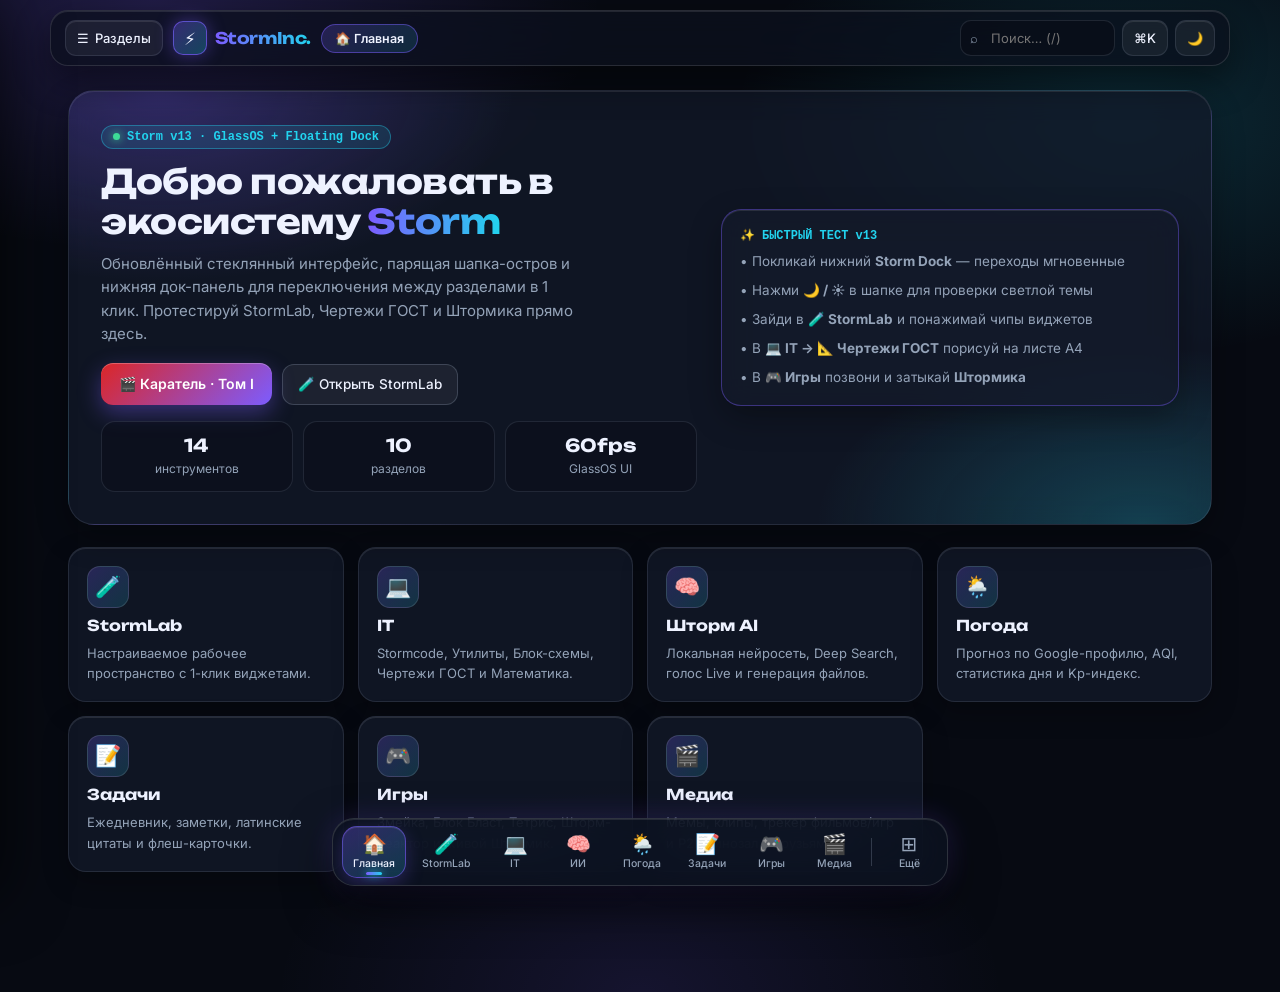
==== commit 13cf0d64: "Release v1.6" ====
--- a/index.html
+++ b/index.html
@@ -2,13885 +2,973 @@
 <html lang="ru">
 <head>
 <meta charset="utf-8">
-<meta name="viewport" content="width=device-width, initial-scale=1, viewport-fit=cover">
-<meta name="theme-color" content="#0d1017">
-<meta http-equiv="Content-Security-Policy" content="default-src 'self' https: data: blob:; script-src 'self' 'unsafe-inline' https://cdn.jsdelivr.net/npm/ https://cdnjs.cloudflare.com/ajax/libs/ https://accounts.google.com/gsi/client https://unpkg.com/peerjs@1.5.4/; style-src 'self' 'unsafe-inline' https://fonts.googleapis.com https://cdnjs.cloudflare.com; font-src 'self' https://fonts.gstatic.com data:; img-src 'self' https: data: blob:; media-src 'self' https: data: blob:; connect-src 'self' https: wss: http://localhost:* http://127.0.0.1:*; frame-src 'self' https: blob: data:; worker-src 'self' blob:; object-src 'none'; base-uri 'self'; form-action 'self';">
-<meta name="apple-mobile-web-app-capable" content="yes">
-<link rel="manifest" id="pwaManifest">
-<title>Storm Incorporated — Главная</title>
-<link rel="icon" type="image/jpeg" href="[data-uri]">
-<link rel="stylesheet" href="https://fonts.googleapis.com/css2?family=Inter:wght@400;500;600;700&family=JetBrains+Mono:wght@400;500;600&family=Unbounded:wght@400;700;800&display=swap">
+<meta name="viewport" content="width=device-width, initial-scale=1.0, viewport-fit=cover">
+<title>Storm Incorporated v13 — GlassOS Preview</title>
+<link rel="stylesheet" href="https://fonts.googleapis.com/css2?family=Inter:wght@400;500;600;700&family=Unbounded:wght@500;700;800&display=swap">
 <style>
 :root{
-  --bg:#0d1017;
-  --panel:#121620;
-  --card:#151a26;
-  --card-hover:#1a2132;
-  --line:#232a3a;
-  --line-strong:#343f58;
-  --text:#e4e8f3;
-  --dim:#8a94ad;
+  --bg:#070a12;
+  --panel:rgba(16,21,34,.78);
+  --card:rgba(20,26,42,.74);
+  --card-hover:rgba(28,36,58,.88);
+  --line:rgba(148,163,184,.16);
+  --line-strong:rgba(148,163,184,.28);
+  --text:#eef2ff;
+  --dim:#94a3b8;
   --a:#7c5cff;
   --b:#22d3ee;
   --ok:#3ddc97;
-  --warn:#f5b942;
   --bad:#ff6b81;
-  --mono:"JetBrains Mono",ui-monospace,Consolas,monospace;
-  --display:"Unbounded","Segoe UI",system-ui,sans-serif;
+  --glass-hi:inset 0 1px 0 rgba(255,255,255,.1);
   --sans:"Inter",system-ui,-apple-system,sans-serif;
-}
-*{box-sizing:border-box}
-html{scroll-behavior:smooth}
+  --display:"Unbounded","Inter",system-ui,sans-serif;
+  --mono:ui-monospace,SFMono-Regular,Consolas,monospace;
+}
+
+*{box-sizing:border-box;scrollbar-width:thin;scrollbar-color:rgba(124,92,255,.35) transparent}
+::-webkit-scrollbar{width:6px;height:6px}
+::-webkit-scrollbar-thumb{background:rgba(124,92,255,.35);border-radius:999px}
+
 body{
   margin:0;
-  background:var(--bg);
+  min-height:100vh;
+  background-color:var(--bg);
   color:var(--text);
-  font:15px/1.6 var(--sans);
-  min-height:100vh;
-  display:flex;
-  flex-direction:column;
-  overflow-x:hidden;
+  font:15px/1.55 var(--sans);
+  overflow-x:clip;
+  padding-bottom:calc(96px + env(safe-area-inset-bottom));
   background-image:
-    radial-gradient(650px 360px at 12% -5%, #7c5cff26, transparent 70%),
-    radial-gradient(520px 320px at 88% 8%, #22d3ee1c, transparent 70%);
-}
-a{color:inherit;text-decoration:none}
-button{font:inherit;color:inherit;cursor:pointer}
+    radial-gradient(640px 360px at 12% 0%, rgba(124,92,255,.22), transparent 70%),
+    radial-gradient(560px 340px at 88% 12%, rgba(34,211,238,.16), transparent 70%),
+    radial-gradient(520px 300px at 50% 100%, rgba(124,92,255,.12), transparent 70%);
+  transition:background-color .3s ease, color .25s ease;
+}
+
+button,input,textarea,select{font:inherit;color:inherit}
+button{cursor:pointer;touch-action:manipulation;-webkit-tap-highlight-color:transparent}
 :focus-visible{outline:2px solid var(--b);outline-offset:2px}
-
-/* Navbar */
+[hidden]{display:none!important}
+
+/* === LIGHT MODE === */
+body.light-mode{
+  --bg:#eef2fa;
+  --panel:rgba(255,255,255,.82);
+  --card:rgba(255,255,255,.86);
+  --card-hover:#ffffff;
+  --line:rgba(15,23,42,.11);
+  --line-strong:rgba(15,23,42,.2);
+  --text:#0f172a;
+  --dim:#475569;
+  --glass-hi:inset 0 1px 0 rgba(255,255,255,.9);
+  background-image:
+    radial-gradient(640px 360px at 12% 0%, rgba(124,92,255,.12), transparent 70%),
+    radial-gradient(560px 340px at 88% 12%, rgba(34,211,238,.12), transparent 70%);
+}
+
+/* === FLOATING GLASS TOPBAR ISLAND === */
 .nav-wrap{
-  position:sticky;top:0;z-index:40;
-  background:#0d1017cc;
-  backdrop-filter:blur(14px);
-  -webkit-backdrop-filter:blur(14px);
-  border-bottom:1px solid var(--line);
+  position:sticky;
+  top:10px;
+  z-index:50;
+  width:min(1180px, calc(100% - 20px));
+  margin:10px auto 0;
+  border-radius:18px;
+  background:rgba(12,16,28,.76);
+  backdrop-filter:blur(18px) saturate(150%);
+  -webkit-backdrop-filter:blur(18px) saturate(150%);
+  border:1px solid rgba(255,255,255,.12);
+  box-shadow:0 14px 36px rgba(0,0,0,.45), var(--glass-hi);
+  transition:background .25s, border-color .25s;
+}
+body.light-mode .nav-wrap{
+  background:rgba(255,255,255,.84);
+  border-color:rgba(15,23,42,.12);
+  box-shadow:0 12px 30px rgba(15,23,42,.1);
 }
 .nav{
-  max-width:1180px;margin:0 auto;
-  padding:11px 20px;
-  display:flex;align-items:center;gap:12px;
-}
+  display:flex;align-items:center;gap:10px;
+  padding:9px 14px;
+}
+.nav-left{display:flex;align-items:center;gap:10px;min-width:0}
+.nav-right{margin-left:auto;display:flex;align-items:center;gap:7px}
+
+.side-btn,.util-btn{
+  display:inline-flex;align-items:center;gap:6px;
+  padding:7px 11px;border-radius:11px;
+  background:rgba(255,255,255,.06);
+  border:1px solid var(--line);
+  color:var(--text);font-size:13px;font-weight:500;
+  box-shadow:var(--glass-hi);transition:.16s;
+}
+.side-btn:hover,.util-btn:hover{border-color:var(--b);background:rgba(34,211,238,.12)}
+.side-btn:active,.util-btn:active,.btn-primary:active,.btn-secondary:active,.dock-item:active{transform:scale(.96)}
+
 .brand{
-  display:flex;align-items:center;gap:10px;
-  font:400 17px var(--display);letter-spacing:-.4px;
-  background:none;border:0;padding:0;flex-shrink:0;
-}
-.brand-logo{
-  width:38px;height:38px;border-radius:10px;object-fit:cover;
-  border:1px solid #7c5cff88;
-  box-shadow:0 0 18px #7c5cff55;
-  display:block;
-}
-.brand-name{
-  background:linear-gradient(90deg,var(--a),var(--b));
+  display:inline-flex;align-items:center;gap:8px;
+  background:none;border:0;padding:0;
+  font:700 16px var(--display);letter-spacing:-.4px;
+}
+.brand-ico{
+  width:34px;height:34px;border-radius:10px;
+  display:grid;place-items:center;font-size:17px;
+  background:linear-gradient(135deg, rgba(124,92,255,.35), rgba(34,211,238,.28));
+  border:1px solid rgba(124,92,255,.65);
+  box-shadow:0 0 18px rgba(124,92,255,.4);
+}
+.brand-txt{
+  background:linear-gradient(90deg, var(--a), var(--b));
   -webkit-background-clip:text;background-clip:text;color:transparent;
-  filter:drop-shadow(0 0 10px #7c5cff55);
-}
-.brand-name b{font-weight:800}
-
-.nav-links{
-  display:flex;align-items:center;gap:3px;
-  margin-left:8px;
-}
-.nav-btn{
+}
+
+.cur-pill{
+  display:inline-flex;align-items:center;gap:6px;
+  padding:6px 13px;border-radius:999px;
+  background:linear-gradient(135deg, rgba(124,92,255,.22), rgba(34,211,238,.14));
+  border:1px solid rgba(124,92,255,.48);
+  color:var(--text);font:600 12.5px var(--sans);
+  white-space:nowrap;transition:.16s;
+}
+.cur-pill:hover{border-color:var(--b)}
+
+.search-box{position:relative;display:flex;align-items:center}
+.search-box input{
+  width:155px;padding:7px 12px 7px 30px;border-radius:11px;
+  background:rgba(9,13,24,.7);border:1px solid var(--line);
+  color:var(--text);font-size:13px;transition:width .2s, border-color .16s;
+}
+body.light-mode .search-box input{background:#f1f5f9}
+.search-box input:focus{width:205px;border-color:var(--b);outline:none}
+.search-ico{position:absolute;left:10px;color:var(--dim);font-size:13px;pointer-events:none}
+
+/* === SLIDE-OUT GLASS SIDEBAR === */
+.side-backdrop{
+  position:fixed;inset:0;z-index:90;
+  background:rgba(5,7,13,.6);backdrop-filter:blur(6px);
+  opacity:0;pointer-events:none;transition:opacity .22s ease;
+}
+.side-backdrop.open{opacity:1;pointer-events:auto}
+.side-drawer{
+  position:fixed;top:0;left:0;bottom:0;z-index:95;
+  width:min(300px,86vw);
+  background:rgba(13,18,32,.95);
+  backdrop-filter:blur(24px) saturate(160%);
+  -webkit-backdrop-filter:blur(24px) saturate(160%);
+  border-right:1px solid rgba(124,92,255,.32);
+  border-radius:0 22px 22px 0;
+  box-shadow:18px 0 60px rgba(0,0,0,.6);
+  transform:translateX(-104%);
+  transition:transform .24s cubic-bezier(.22,.9,.3,1);
+  display:flex;flex-direction:column;padding:16px;gap:12px;
+}
+body.light-mode .side-drawer{background:rgba(255,255,255,.95);border-right-color:var(--line)}
+.side-drawer.open{transform:translateX(0)}
+.side-head{display:flex;align-items:center;justify-content:space-between;padding-bottom:10px;border-bottom:1px solid var(--line)}
+.side-list{display:flex;flex-direction:column;gap:4px;overflow-y:auto;flex:1}
+.side-item{
+  display:flex;align-items:center;gap:10px;width:100%;text-align:left;
+  padding:10px 12px;border-radius:12px;background:transparent;border:1px solid transparent;
+  color:var(--text);font:500 14px var(--sans);transition:.15s;
+}
+.side-item:hover{background:rgba(255,255,255,.06)}
+body.light-mode .side-item:hover{background:rgba(15,23,42,.05)}
+.side-item.active{
+  background:linear-gradient(135deg, rgba(124,92,255,.24), rgba(34,211,238,.14));
+  border-color:rgba(124,92,255,.5);font-weight:600;
+}
+.side-sub{display:flex;flex-wrap:wrap;gap:5px;padding:2px 6px 8px 28px}
+.side-chip{
+  padding:4px 9px;border-radius:8px;font-size:12px;
+  background:rgba(255,255,255,.05);border:1px solid var(--line);color:var(--dim);
+}
+.side-chip:hover,.side-chip.active{border-color:var(--b);color:var(--text);background:rgba(34,211,238,.14)}
+
+/* === FLOATING BOTTOM STORM DOCK === */
+.storm-dock{
+  position:fixed;
+  left:50%;
+  bottom:calc(14px + env(safe-area-inset-bottom));
+  transform:translateX(-50%);
+  z-index:85;
+  display:flex;align-items:center;gap:5px;
+  padding:7px 9px;border-radius:22px;
+  background:rgba(13,18,32,.84);
+  backdrop-filter:blur(22px) saturate(160%);
+  -webkit-backdrop-filter:blur(22px) saturate(160%);
+  border:1px solid rgba(255,255,255,.14);
+  box-shadow:0 18px 46px rgba(0,0,0,.62), 0 0 28px rgba(124,92,255,.22), var(--glass-hi);
+  max-width:calc(100vw - 16px);
+  overflow-x:auto;scrollbar-width:none;
+}
+.storm-dock::-webkit-scrollbar{display:none}
+body.light-mode .storm-dock{
+  background:rgba(255,255,255,.88);
+  border-color:rgba(15,23,42,.12);
+  box-shadow:0 14px 36px rgba(15,23,42,.14);
+}
+.dock-item{
+  position:relative;display:flex;flex-direction:column;align-items:center;justify-content:center;gap:2px;
+  min-width:58px;padding:6px 10px 7px;border-radius:15px;
   background:transparent;border:1px solid transparent;
-  color:var(--dim);border-radius:9px;
-  padding:6px 9px;font-size:12.8px;font-weight:500;
-  transition:.16s;white-space:nowrap;
-}
-.nav-btn:hover{color:var(--text);background:#1a2030}
-.nav-btn.active{
-  color:#fff;background:#7c5cff22;border-color:#7c5cff66;
-}
-
-.nav-right{
-  margin-left:auto;display:flex;align-items:center;gap:8px;
-}
-.search-box{
-  position:relative;display:flex;align-items:center;
-}
-.search-box input{
-  width:118px;background:#141925;color:var(--text);
-  border:1px solid var(--line);border-radius:10px;
-  padding:7px 28px 7px 30px;font:13px var(--sans);
-  transition:border-color .16s,width .2s;
-}
-.search-box input:focus{border-color:var(--a);width:175px;outline:none}
-.search-icon{
-  position:absolute;left:10px;color:var(--dim);font-size:13px;pointer-events:none;
-}
-.search-clear{
-  position:absolute;right:6px;background:none;border:0;
-  color:var(--dim);font-size:14px;padding:2px 5px;border-radius:6px;
-}
-.search-clear:hover{color:var(--text);background:#232a3a}
-.gh-link{
-  display:inline-flex;align-items:center;gap:6px;
-  padding:7px 11px;border-radius:9px;
-  background:#181e2c;border:1px solid var(--line);
-  font-size:13px;font-weight:500;color:var(--text);
-  transition:.16s;white-space:nowrap;
-}
-.gh-link:hover{border-color:var(--a);background:#1f273a}
-.menu-toggle{
-  display:none;background:#181e2c;border:1px solid var(--line);
-  border-radius:9px;padding:7px 11px;font-size:16px;line-height:1;
-}
-.mobile-drawer{
-  display:none;flex-direction:column;gap:6px;
-  padding:10px 20px 16px;border-top:1px solid var(--line);
-  background:var(--panel);
-}
-.mobile-drawer.open{display:flex}
-
-/* Main container */
-main{
-  flex:1;width:100%;max-width:1180px;margin:0 auto;
-  padding:30px 20px 64px;
-}
-
-/* Hero (upgraded Bento & Aurora look) */
+  color:var(--dim);font:500 10.5px var(--sans);flex-shrink:0;
+  transition:transform .18s cubic-bezier(.22,1,.36,1), background .18s, color .18s, border-color .18s;
+}
+.dock-item .d-ico{font-size:20px;line-height:1.1;transition:transform .18s cubic-bezier(.22,1,.36,1)}
+.dock-item:hover{color:var(--text);background:rgba(255,255,255,.08);transform:translateY(-4px)}
+body.light-mode .dock-item:hover{background:rgba(124,92,255,.1)}
+.dock-item:hover .d-ico{transform:scale(1.16)}
+.dock-item.active{
+  color:var(--text);
+  background:linear-gradient(145deg, rgba(124,92,255,.32), rgba(34,211,238,.2));
+  border-color:rgba(124,92,255,.55);
+  box-shadow:0 6px 18px rgba(124,92,255,.26), var(--glass-hi);
+}
+.dock-item.active::after{
+  content:"";position:absolute;bottom:2px;left:50%;transform:translateX(-50%);
+  width:16px;height:3px;border-radius:999px;
+  background:linear-gradient(90deg, var(--a), var(--b));
+  box-shadow:0 0 8px var(--b);
+}
+.dock-sep{width:1px;height:28px;background:var(--line-strong);margin:0 3px;flex-shrink:0}
+
+/* === MAIN LAYOUT & GLASS CARDS === */
+main{width:min(1180px, 100%);margin:0 auto;padding:24px 18px 24px}
+
+.glass-card{
+  background:var(--card);
+  backdrop-filter:blur(16px);
+  -webkit-backdrop-filter:blur(16px);
+  border:1px solid var(--line);
+  border-radius:20px;
+  padding:22px;
+  box-shadow:0 12px 32px rgba(0,0,0,.32), var(--glass-hi);
+  transition:transform .18s ease, border-color .18s ease, box-shadow .18s ease;
+}
+body.light-mode .glass-card{box-shadow:0 10px 26px rgba(15,23,42,.08), var(--glass-hi)}
+
 .hero{
-  position:relative;overflow:hidden;
+  display:grid;grid-template-columns:1.3fr 1fr;gap:24px;align-items:center;
+  padding:32px;border-radius:26px;margin-bottom:22px;
   background:
-    radial-gradient(520px 280px at 10% 0%, #7c5cff30, transparent 70%),
-    radial-gradient(480px 260px at 92% 100%, #22d3ee24, transparent 70%),
-    linear-gradient(155deg,#141a2b 0%,#0d111b 100%);
-  border:1px solid #7c5cff44;border-radius:24px;
-  padding:38px 36px;margin-bottom:26px;
-  display:grid;grid-template-columns:1.32fr 1fr;gap:30px;align-items:center;
-  box-shadow:0 24px 60px #00000066,inset 0 1px 0 #ffffff14;
-}
-.hero::before{
-  content:"";position:absolute;inset:0;pointer-events:none;
-  background-image:radial-gradient(#ffffff12 1px, transparent 1px);
-  background-size:24px 24px;mask-image:linear-gradient(180deg,#000 10%,transparent 90%);
-  -webkit-mask-image:linear-gradient(180deg,#000 10%,transparent 90%);
-}
-.hero-brand-row{
-  display:flex;align-items:center;gap:14px;margin-bottom:16px;position:relative;z-index:1;
-}
-.hero-emblem{
-  width:54px;height:54px;border-radius:15px;object-fit:cover;
-  border:1px solid #7c5cffaa;box-shadow:0 0 28px #7c5cff66;
-}
-.bento-strip{
-  display:grid;grid-template-columns:repeat(auto-fit,minmax(220px,1fr));
-  gap:14px;margin-bottom:28px;
-}
-.bento-card{
-  text-align:left;background:linear-gradient(150deg,#151c2c,#10141f);
-  border:1px solid var(--line);border-radius:16px;padding:16px 18px;
-  display:flex;align-items:center;gap:14px;transition:.16s;
-}
-.bento-card:hover{border-color:var(--a);transform:translateY(-2px);box-shadow:0 10px 24px #00000044}
-.bento-ico{
-  width:42px;height:42px;border-radius:12px;display:grid;place-items:center;
-  font-size:20px;background:#1c2438;border:1px solid var(--line-strong);flex-shrink:0;
-}
-.bento-card b{display:block;font:700 14.5px var(--display);color:#fff}
-.bento-card span{display:block;font-size:12.5px;color:var(--dim);margin-top:2px}
-.it-bar{
-  display:flex;flex-wrap:wrap;align-items:center;justify-content:space-between;gap:10px;
-  padding:10px 18px;background:var(--panel);border-bottom:1px solid var(--line);
-}
-.it-bar-left{display:flex;align-items:center;gap:10px;flex-wrap:wrap}
+    radial-gradient(520px 280px at 8% 0%, rgba(124,92,255,.28), transparent 68%),
+    radial-gradient(480px 260px at 94% 100%, rgba(34,211,238,.22), transparent 68%),
+    var(--card);
+}
 .eyebrow{
-  display:inline-flex;align-items:center;gap:8px;
-  font:500 12px var(--mono);color:var(--b);
-  background:#22d3ee14;border:1px solid #22d3ee44;
-  padding:4px 11px;border-radius:999px;margin-bottom:14px;
-}
-.dot-live{
-  width:7px;height:7px;border-radius:50%;background:var(--ok);
-  box-shadow:0 0 8px var(--ok);display:inline-block;
-}
-.hero h1{
-  margin:0 0 12px;
-  font:700 clamp(24px,3.2vw,35px)/1.2 var(--display);
-  letter-spacing:-.6px;
-}
+  display:inline-flex;align-items:center;gap:7px;
+  font:600 12px var(--mono);color:var(--b);
+  background:rgba(34,211,238,.12);border:1px solid rgba(34,211,238,.38);
+  padding:4px 11px;border-radius:999px;margin-bottom:12px;
+}
+.dot-live{width:7px;height:7px;border-radius:50%;background:var(--ok);box-shadow:0 0 8px var(--ok)}
+.hero h1{margin:0 0 10px;font:700 clamp(23px,3vw,34px)/1.2 var(--display);letter-spacing:-.5px}
 .hero h1 span{
-  background:linear-gradient(90deg,#fff 20%,var(--b) 100%);
+  background:linear-gradient(90deg, var(--a), var(--b));
   -webkit-background-clip:text;background-clip:text;color:transparent;
 }
-.hero p{
-  margin:0 0 22px;color:var(--dim);font-size:15.5px;max-width:56ch;
-}
-.hero-actions{
-  display:flex;flex-wrap:wrap;gap:11px;
-}
+.hero p{margin:0 0 18px;color:var(--dim);max-width:54ch}
+
+.row{display:flex;flex-wrap:wrap;gap:10px;align-items:center}
 .btn-primary{
   display:inline-flex;align-items:center;gap:8px;
-  padding:11px 19px;border-radius:11px;border:0;
-  background:linear-gradient(135deg,var(--a),#4f8cff);
+  padding:10px 18px;border-radius:12px;border:0;
+  background:linear-gradient(135deg, var(--a), #2563eb);
   color:#fff;font-weight:600;font-size:14px;
-  box-shadow:0 6px 22px #7c5cff44;transition:.16s;
+  box-shadow:0 8px 22px rgba(124,92,255,.38), inset 0 1px 0 rgba(255,255,255,.25);
+  transition:.16s;
 }
 .btn-primary:hover{filter:brightness(1.1);transform:translateY(-1px)}
 .btn-secondary{
-  display:inline-flex;align-items:center;gap:8px;
-  padding:10px 16px;border-radius:11px;
-  background:#1a2030;border:1px solid var(--line-strong);
-  color:var(--text);font-weight:500;font-size:14px;transition:.16s;
-}
-.btn-secondary:hover{border-color:var(--a);background:#20283d}
-
-/* Hero Featured Card */
-.featured-box{
-  position:relative;z-index:1;
-  background:#0d111a;border:1px solid #7c5cff55;
-  border-radius:16px;padding:20px;
-  box-shadow:0 12px 34px #00000055,inset 0 0 24px #7c5cff14;
-}
-.featured-top{
-  display:flex;align-items:center;justify-content:space-between;gap:10px;margin-bottom:12px;
-}
-.featured-tag{
-  font:500 11.5px var(--mono);color:var(--ok);
-  background:#3ddc9718;border:1px solid #3ddc9744;
-  padding:3px 9px;border-radius:999px;display:inline-flex;align-items:center;gap:6px;
-}
-.featured-title{
-  display:flex;align-items:center;gap:10px;margin:0 0 8px;
-  font:700 19px var(--display);
-}
-.featured-desc{
-  margin:0 0 14px;font-size:13.5px;color:var(--dim);line-height:1.55;
-}
-.mini-code{
-  background:#090b10;border:1px solid var(--line);border-radius:10px;
-  padding:10px 13px;font:12.5px/1.55 var(--mono);color:#c7d0e6;
-  margin-bottom:14px;overflow-x:auto;
-}
-.mini-code .kw{color:#c084fc}.mini-code .str{color:#3ddc97}.mini-code .fn{color:#22d3ee}
-.stats-row{
-  display:grid;grid-template-columns:repeat(3,1fr);gap:10px;
-}
+  display:inline-flex;align-items:center;gap:7px;
+  padding:9px 15px;border-radius:12px;
+  background:rgba(255,255,255,.06);border:1px solid var(--line-strong);
+  color:var(--text);font-weight:500;font-size:13.5px;transition:.16s;
+}
+.btn-secondary:hover{border-color:var(--b);background:rgba(34,211,238,.12)}
+
+.stats{display:grid;grid-template-columns:repeat(3,1fr);gap:10px;margin-top:16px}
 .stat{
-  background:#141925;border:1px solid var(--line);border-radius:10px;
-  padding:9px 10px;text-align:center;
-}
-.stat b{display:block;font:700 17px var(--display);color:#fff}
-.stat span{font-size:11.5px;color:var(--dim)}
-
-/* Section Header & Filters */
-.controls{
-  display:flex;flex-wrap:wrap;align-items:center;justify-content:space-between;
-  gap:14px;margin-bottom:20px;
-}
-.section-heading{
-  margin:0;font:700 20px var(--display);letter-spacing:-.3px;
-  display:flex;align-items:center;gap:10px;
-}
-.count-pill{
-  font:500 12px var(--mono);color:var(--dim);
-  background:#181e2c;border:1px solid var(--line);
-  padding:2px 9px;border-radius:999px;
-}
-.filter-bar{
-  display:flex;flex-wrap:wrap;gap:8px;align-items:center;
+  background:rgba(9,13,24,.45);border:1px solid var(--line);
+  border-radius:14px;padding:12px;text-align:center;
+}
+body.light-mode .stat{background:rgba(241,245,249,.85)}
+.stat b{display:block;font:700 18px var(--display)}
+.stat span{font-size:12px;color:var(--dim)}
+
+/* Bento Tiles */
+.bento-grid{display:grid;grid-template-columns:repeat(auto-fill,minmax(230px,1fr));gap:14px}
+.bento-tile{
+  text-align:left;display:flex;flex-direction:column;gap:8px;
+  background:var(--card);border:1px solid var(--line);border-radius:18px;padding:18px;
+  box-shadow:0 10px 26px rgba(0,0,0,.26), var(--glass-hi);
+  transition:transform .18s, border-color .18s, box-shadow .18s;
+}
+.bento-tile:hover{
+  transform:translateY(-4px);border-color:var(--b);
+  box-shadow:0 18px 36px rgba(0,0,0,.42), 0 0 22px rgba(124,92,255,.24);
+}
+.tile-ico{
+  width:42px;height:42px;border-radius:13px;display:grid;place-items:center;font-size:21px;
+  background:linear-gradient(135deg, rgba(124,92,255,.24), rgba(34,211,238,.16));
+  border:1px solid rgba(255,255,255,.12);
+}
+.bento-tile b{font:700 15px var(--display)}
+.bento-tile span{font-size:13px;color:var(--dim)}
+
+/* Pills & Bars */
+.pill-bar{
+  display:flex;flex-wrap:wrap;gap:7px;align-items:center;
+  padding:10px 12px;border-radius:16px;margin-bottom:16px;
+  background:var(--panel);border:1px solid var(--line);
+  backdrop-filter:blur(14px);box-shadow:var(--glass-hi);
 }
 .pill{
-  background:#151a26;border:1px solid var(--line);color:var(--dim);
-  padding:6px 13px;border-radius:999px;font-size:13px;font-weight:500;
+  padding:7px 12px;border-radius:11px;font-size:13px;font-weight:500;
+  background:rgba(255,255,255,.05);border:1px solid var(--line);color:var(--dim);
   transition:.15s;
 }
-.pill:hover{border-color:var(--line-strong);color:var(--text)}
-.pill.active{
-  background:linear-gradient(135deg,#7c5cff33,#22d3ee22);
-  border-color:var(--a);color:#fff;
-}
-
-/* Section Banner */
-.section-banner{
-  background:var(--panel);border:1px solid var(--line);border-radius:16px;
-  padding:20px 24px;margin-bottom:22px;
-  display:flex;flex-wrap:wrap;align-items:center;justify-content:space-between;gap:14px;
-}
-.section-banner h2{margin:0 0 4px;font:700 21px var(--display)}
-.section-banner p{margin:0;color:var(--dim);font-size:14px}
-
-/* Cards Grid */
-.grid{
-  display:grid;
-  grid-template-columns:repeat(auto-fill,minmax(310px,1fr));
-  gap:18px;
-}
-.card{
-  background:var(--card);border:1px solid var(--line);border-radius:16px;
-  padding:22px;display:flex;flex-direction:column;gap:12px;
-  transition:transform .16s,border-color .16s,background .16s,box-shadow .16s;
-  position:relative;
-}
-.card:hover{
-  transform:translateY(-3px);
-  border-color:#7c5cff88;background:var(--card-hover);
-  box-shadow:0 12px 28px #00000044;
-}
-.card.live{border-color:#3ddc9755}
-.card-head{
-  display:flex;align-items:flex-start;justify-content:space-between;gap:12px;
-}
-.card-icon{
-  width:44px;height:44px;border-radius:12px;display:grid;place-items:center;
-  font-size:21px;background:#1e2538;border:1px solid var(--line-strong);flex-shrink:0;
-}
-.card.live .card-icon{
-  background:linear-gradient(135deg,#7c5cff33,#22d3ee33);
-  border-color:#7c5cff88;box-shadow:0 0 14px #7c5cff44;
-}
-.status-badge{
-  font:500 11.5px var(--mono);padding:4px 10px;border-radius:999px;
-  display:inline-flex;align-items:center;gap:6px;white-space:nowrap;
-}
-.status-badge.live{color:var(--ok);background:#3ddc9718;border:1px solid #3ddc9744}
-.status-badge.soon{color:var(--warn);background:#f5b94216;border:1px solid #f5b94240}
-.card h3{margin:0;font:700 17px var(--display);letter-spacing:-.2px}
-.card-cat{
-  font:500 11.5px var(--mono);color:var(--b);text-transform:uppercase;letter-spacing:.4px;
-}
-.card p{margin:0;color:var(--dim);font-size:14px;line-height:1.55;flex:1}
-.tags{display:flex;flex-wrap:wrap;gap:6px}
-.tag{
-  font:12px var(--mono);color:#b6c0d8;
-  background:#0f131c;border:1px solid var(--line);
-  padding:3px 8px;border-radius:7px;
-}
-.card-foot{
-  display:flex;align-items:center;justify-content:space-between;gap:10px;
-  padding-top:10px;border-top:1px solid #232a3a88;margin-top:4px;
-}
-.card-action{
-  display:inline-flex;align-items:center;gap:6px;
-  padding:8px 14px;border-radius:9px;font-size:13.5px;font-weight:600;
-  border:1px solid var(--line-strong);background:#1b2234;color:var(--text);
-  transition:.15s;
-}
-.card-action:hover{border-color:var(--a);background:#242d45}
-.card-action.primary{
-  background:linear-gradient(135deg,var(--a),#4f8cff);border:0;color:#fff;
-}
-.card-action.primary:hover{filter:brightness(1.1)}
-.card-meta{font:12px var(--mono);color:var(--dim)}
-
-/* Weather Dashboard */
-.weather-wrap{display:flex;flex-direction:column;gap:20px}
-.w-toolbar{
-  display:flex;flex-wrap:wrap;align-items:center;justify-content:space-between;gap:12px;
-  background:var(--panel);border:1px solid var(--line);border-radius:16px;padding:14px 18px;
-}
-.w-cities{display:flex;flex-wrap:wrap;gap:7px;align-items:center}
-.w-search-form{display:flex;gap:8px;align-items:center}
-.w-search-form input{
-  background:#141925;color:var(--text);border:1px solid var(--line);
-  border-radius:9px;padding:7px 12px;font:13.5px var(--sans);width:230px;
-}
-.w-search-form input:focus{border-color:var(--b);outline:none}
-.w-grid-top{
-  display:grid;grid-template-columns:1.15fr 1fr;gap:18px;
-}
-.w-card{
-  background:var(--card);border:1px solid var(--line);border-radius:18px;
-  padding:22px;display:flex;flex-direction:column;gap:14px;
-}
-.w-current-top{
-  display:flex;align-items:center;justify-content:space-between;gap:14px;flex-wrap:wrap;
-}
-.w-temp-row{display:flex;align-items:center;gap:14px}
-.w-big-ico{font-size:48px;line-height:1}
-.w-temp{font:800 44px/1 var(--display);letter-spacing:-1px}
-.w-cond{font-size:15px;font-weight:600;color:#fff}
-.w-sub{font-size:13px;color:var(--dim)}
-.w-ext-links{
-  display:flex;flex-wrap:wrap;gap:8px;padding-top:10px;border-top:1px solid var(--line);
-}
-.ext-chip{
-  display:inline-flex;align-items:center;gap:6px;
-  padding:7px 12px;border-radius:9px;font-size:13px;font-weight:500;
-  background:#181e2c;border:1px solid var(--line-strong);color:var(--text);
-  transition:.15s;
-}
-.ext-chip:hover{border-color:var(--b);color:#fff;background:#1f283d}
-.w-metrics{
-  display:grid;grid-template-columns:repeat(3,1fr);gap:10px;
-}
-.w-metric{
-  background:#10141f;border:1px solid var(--line);border-radius:12px;
-  padding:12px;display:flex;flex-direction:column;gap:3px;
-}
-.w-metric span{font-size:12px;color:var(--dim)}
-.w-metric b{font:700 15.5px var(--mono);color:#fff}
-.w-metric small{font-size:11.5px;color:var(--b)}
-
-/* Geomagnetic Panel */
-.geo-head{display:flex;align-items:center;justify-content:space-between;gap:10px;flex-wrap:wrap}
-.geo-kp-badge{
-  font:700 22px var(--display);padding:6px 14px;border-radius:12px;
-  border:1px solid var(--line-strong);background:#10141f;
-}
-.geo-scales{display:grid;grid-template-columns:repeat(3,1fr);gap:10px}
-.geo-scale{
-  background:#10141f;border:1px solid var(--line);border-radius:12px;
-  padding:10px 12px;text-align:center;
-}
-.geo-scale b{display:block;font:700 16px var(--mono)}
-.geo-scale span{font-size:11.5px;color:var(--dim)}
-.kp-chart{
-  display:grid;grid-template-columns:repeat(8,1fr);gap:6px;align-items:end;
-  height:110px;padding:12px 10px 6px;background:#0c1018;
-  border:1px solid var(--line);border-radius:12px;
-}
-.kp-bar-col{
-  display:flex;flex-direction:column;align-items:center;justify-content:flex-end;
-  height:100%;gap:4px;
-}
-.kp-bar{
-  width:100%;max-width:34px;border-radius:6px 6px 2px 2px;
-  min-height:8px;transition:height .25s;
-}
-.kp-val{font:600 11px var(--mono);color:#d7dce8}
-.kp-time{font:10.5px var(--mono);color:var(--dim)}
-.geo-tip{
-  font-size:13.5px;color:#d6dcf0;background:#7c5cff14;
-  border-left:3px solid var(--a);padding:9px 12px;border-radius:8px;
-}
-
-/* 5-day forecast */
-.forecast-row{
-  display:grid;grid-template-columns:repeat(5,1fr);gap:12px;
-}
-.day-card{
-  background:var(--card);border:1px solid var(--line);border-radius:14px;
-  padding:14px;text-align:center;display:flex;flex-direction:column;gap:5px;
-}
-.day-card b{font-size:13.5px}
-.day-ico{font-size:28px;line-height:1.2}
-.day-temps{font:600 14px var(--mono)}
-.day-temps .lo{color:var(--dim);font-weight:400}
-.day-rain{font-size:12px;color:var(--b)}
-.w-note{font-size:12.5px;color:var(--dim)}
-
-/* Release 1.2: Light Mode + Custom Accent Presets */
-body.light-mode{
-  --bg:#f3f5fb;--panel:#ffffff;--card:#ffffff;--card-hover:#f7f9ff;
-  --line:#d8dfee;--line-strong:#bac5de;--text:#141a29;--dim:#55607a;
-}
-body.light-mode .nav-wrap{background:#ffffffd9}
-body.light-mode .hero{background:linear-gradient(155deg,#ffffff 0%,#eef2ff 100%);border-color:#c7d2fe;box-shadow:0 16px 40px #1e293b14}
-body.light-mode .quote-card{background:linear-gradient(145deg,#ffffff 0%,#eef2ff 100%)}
-body.light-mode .quote-latin{background:linear-gradient(90deg,#1e1b4b 15%,var(--a) 85%);-webkit-background-clip:text;background-clip:text;color:transparent}
-body.light-mode .quote-pron{color:var(--a)}
-body.light-mode .stat,body.light-mode .w-metric,body.light-mode .cal-day,body.light-mode .task-item,body.light-mode .t-input,body.light-mode .t-area,body.light-mode .t-select,body.light-mode .ai-msg.bot,body.light-mode .ai-chat-item,body.light-mode .ai-settings,body.light-mode .ai-form,body.light-mode .ai-head{background:#f1f4fb;color:#141a29}
-body.light-mode .stat b,body.light-mode .cal-stat b,body.light-mode .w-metric b,body.light-mode .rate-val,body.light-mode .fin-result{color:#0f172a}
-body.light-mode .btn-secondary,body.light-mode .gh-link,body.light-mode .pill{background:#eef2fb;color:#1e293b}
-body.light-mode .ai-panel,body.light-mode .ai-sidebar,body.light-mode .modal{background:#ffffff;color:#141a29}
-body.light-mode .w-cond,body.light-mode .cal-hol-item b,body.light-mode .card h3,body.light-mode .sec-tile b,body.light-mode .section-heading,body.light-mode .tool-panel h3,body.light-mode .game-hud b,body.light-mode .ai-head-info b{color:#0f172a}
-body.light-mode .tag,body.light-mode .count-pill,body.light-mode .ai-file-chip,body.light-mode .ai-src-link,body.light-mode .ext-chip,body.light-mode .swatch-btn,body.light-mode .ai-icon-btn,body.light-mode .ai-mic-btn,body.light-mode .ai-web-btn,body.light-mode .ai-live-btn,body.light-mode .ev-pill{background:#eef2fb;color:#1e293b;border-color:#cbd5e1}
-body.light-mode .ai-skills-menu{background:#ffffff;border-color:#cbd5e1}
-body.light-mode .ai-skills-menu button{color:#141a29}
-body.light-mode .ai-toast{background:#ffffff;color:#141a29}
-body.light-mode .ai-toast-btn{color:#141a29}
-body.light-mode .geo-tip{background:#eef2ff;color:#1e293b}
-body.light-mode .diff-out,body.light-mode .regex-preview,body.light-mode .pass-out,body.light-mode .word-box{background:#f1f5f9;color:#0f172a}
-body.light-mode .pass-out code,body.light-mode .word-target{color:var(--a)}
-body.light-mode .nav-btn.active,body.light-mode .pill.active,body.light-mode .ev-pill.active{color:#0f172a}
-
-.swatch-grid{display:grid;grid-template-columns:repeat(3,1fr);gap:8px}
-.swatch-btn{
-  display:flex;align-items:center;gap:8px;padding:8px 10px;border-radius:10px;
-  background:#151b29;border:1px solid var(--line);color:var(--text);font-size:12.5px;
-}
-.swatch-btn.active{border-color:var(--a);box-shadow:0 0 0 2px #7c5cff33}
-.swatch-dot{width:16px;height:16px;border-radius:50%;flex-shrink:0}
-
-/* Text Cleaner & Antiplagiarism */
-.diff-out{
-  background:#0a0e17;border:1px solid var(--line);border-radius:11px;
-  padding:12px 14px;font:13.5px/1.6 var(--sans);white-space:pre-wrap;max-height:220px;overflow:auto;
-}
-.diff-out mark{background:#ff6b8138;color:#ffd7de;border-radius:4px;padding:0 2px}
-.wm-badges{display:flex;flex-wrap:wrap;gap:8px}
-
-/* StormArcade (Games) */
-.arcade-wrap{display:flex;flex-direction:column;gap:18px}
-.game-stage{
-  background:var(--card);border:1px solid var(--line);border-radius:18px;
-  padding:20px;display:flex;flex-direction:column;align-items:center;gap:14px;
-}
-.game-hud{
-  width:100%;max-width:520px;display:flex;flex-wrap:wrap;align-items:center;justify-content:space-between;gap:10px;
-}
-.game-canvas{
-  background:#070a12;border:1px solid #7c5cff66;border-radius:12px;
-  display:block;max-width:100%;touch-action:none;
-}
-.dpad{display:grid;grid-template-columns:repeat(3,48px);gap:6px}
-.dpad button{
-  height:42px;border-radius:9px;background:#192136;border:1px solid var(--line-strong);
-  color:#fff;font-size:16px;font-weight:700;
-}
-.dpad button:active{background:var(--a)}
-.bb-board{
-  display:grid;grid-template-columns:repeat(8,clamp(28px,9.2vw,36px));gap:4px;
-  background:#090c14;padding:10px;border-radius:14px;border:1px solid #7c5cff55;
-}
-.bb-cell{
-  width:clamp(28px,9.2vw,36px);height:clamp(28px,9.2vw,36px);border-radius:7px;background:#141a29;border:1px solid #232b40;
-  transition:background .12s,transform .1s;cursor:pointer;
-}
-.bb-cell.filled{border-color:#ffffff33;box-shadow:inset 0 2px 5px #ffffff33}
-.bb-cell.preview{outline:2px dashed var(--b);background:#22d3ee33}
-.bb-tray{display:flex;flex-wrap:wrap;gap:14px;justify-content:center;align-items:center;min-height:92px}
-.bb-piece{
-  padding:10px;border-radius:12px;background:#121725;border:2px solid var(--line);
-  cursor:pointer;display:grid;gap:3px;transition:.14s;
-}
-.bb-piece.sel{border-color:var(--b);box-shadow:0 0 16px #22d3ee44;transform:scale(1.05)}
-.bb-mini{width:16px;height:16px;border-radius:4px}
-.word-box{
-  width:100%;max-width:540px;text-align:center;
-  background:#0a0e17;border:1px solid #7c5cff55;border-radius:16px;padding:24px;
-}
-.word-target{
-  font:700 clamp(24px,4vw,34px) var(--display);color:var(--b);letter-spacing:1px;margin:10px 0 16px;
-}
-
-/* Release 1.3: Persistent Bottom-Left Mini-Player */
-.mp-fab{
-  position:fixed;left:22px;bottom:22px;z-index:88;
-  display:inline-flex;align-items:center;gap:8px;
-  padding:10px 15px;border-radius:999px;
-  background:linear-gradient(135deg,#151c2d,#1b243a);
-  border:1px solid #7c5cff77;color:#fff;font:600 13px var(--sans);
-  box-shadow:0 10px 26px #00000066;transition:.16s;
-}
-.mp-fab:hover{border-color:var(--b);transform:translateY(-2px)}
-.mp-dock{
-  position:fixed;left:22px;bottom:74px;z-index:89;
-  width:min(380px,calc(100vw - 28px));
-  background:var(--panel);border:1px solid #7c5cff77;border-radius:16px;
-  box-shadow:0 20px 50px #00000099;overflow:hidden;
-  display:flex;flex-direction:column;
-}
-.mp-head{
-  padding:10px 12px;background:#151b2a;border-bottom:1px solid var(--line);
-  display:flex;align-items:center;justify-content:space-between;gap:8px;
-}
-.mp-head b{font:700 13.5px var(--display)}
-.mp-body{padding:12px;display:flex;flex-direction:column;gap:10px}
-.mp-embed{width:100%;height:152px;border:0;border-radius:10px;background:#090c14}
-.mp-audio{width:100%;height:36px}
-
-
-/* === UPGRADED BLOCK BLAST PRO === */
-.bb-stage-wrap{position:relative;display:inline-flex;flex-direction:column;align-items:center;gap:12px}
-.bb-board{position:relative;user-select:none;touch-action:none}
-.bb-cell.ghost-ok{background:#22d3ee44 !important;outline:2px solid #22d3ee;transform:scale(0.95)}
-.bb-cell.ghost-clear{background:#f59e0b66 !important;outline:2px solid #fde047;box-shadow:0 0 12px #f59e0b88}
-.bb-cell.ghost-bad{background:#ff4d6d33 !important;outline:2px dashed #ff4d6d}
-.bb-cell.pop-clear{animation:bbPop .34s ease-out}
-@keyframes bbPop{0%{transform:scale(1.18);filter:brightness(1.8)}100%{transform:scale(0.5);opacity:0.2}}
-.bb-piece{touch-action:none;user-select:none}
-.bb-piece.used{opacity:.18;pointer-events:none}
-.bb-piece.dragging{opacity:.35;transform:scale(.92)}
-.bb-drag-ghost{
-  position:fixed;z-index:999;pointer-events:none;display:grid;gap:4px;
-  filter:drop-shadow(0 12px 22px #00000099);transform:translate(-50%,-50%) scale(1.06);
-}
-.bb-drag-cell{border-radius:7px;box-shadow:inset 0 2px 6px #ffffff55;border:1px solid #ffffff55}
-.bb-float-pts{
-  position:absolute;left:50%;top:42%;transform:translate(-50%,-50%);pointer-events:none;z-index:20;
-  font:800 22px var(--display);color:#fde047;text-shadow:0 4px 16px #000;
-  animation:bbFloat .85s ease-out forwards;
-}
-@keyframes bbFloat{0%{opacity:0;transform:translate(-50%,-20%) scale(.7)}25%{opacity:1;transform:translate(-50%,-55%) scale(1.12)}100%{opacity:0;transform:translate(-50%,-125%) scale(1)}}
-.bb-gameover{
-  position:absolute;inset:0;border-radius:14px;background:#070a12e6;backdrop-filter:blur(6px);
-  display:flex;flex-direction:column;align-items:center;justify-content:center;gap:10px;
-  text-align:center;padding:18px;z-index:25;
-}
-.bb-bomb-on .bb-cell:hover{outline:2px solid #ff4d6d;background:#ff4d6d44 !important;cursor:crosshair}
-
-/* === ANIMATED TALKING MASCOT (ШТОРМИК) === */
-.ben-avatar-box{position:relative;overflow:visible !important}
-.ben-avatar-box img{
-  border-radius:20px;transition:transform .22s ease,filter .22s ease;
-  animation:benIdle 3.2s ease-in-out infinite;
-}
-@keyframes benIdle{0%,100%{transform:translateY(0) scale(1)}50%{transform:translateY(-4px) scale(1.015)}}
-.ben-avatar-box.ringing img{animation:benRing .28s ease-in-out infinite}
-@keyframes benRing{0%,100%{transform:rotate(-2deg) scale(1.02)}50%{transform:rotate(2deg) scale(1.04)}}
-.ben-avatar-box.talking img{animation:benTalk .24s ease-in-out infinite;filter:drop-shadow(0 0 18px #22d3ee99)}
-@keyframes benTalk{0%,100%{transform:scale(1,1) translateY(0)}50%{transform:scale(1.03,0.97) translateY(-4px)}}
-.ben-avatar-box.nod img{animation:benNod .35s ease-in-out 3 !important;filter:drop-shadow(0 0 22px #3ddc97aa)}
-@keyframes benNod{0%,100%{transform:translateY(0) rotate(0)}50%{transform:translateY(11px) rotate(3deg) scale(1.03)}}
-.ben-avatar-box.shake img{animation:benShake .26s ease-in-out 4 !important;filter:drop-shadow(0 0 22px #ff4d6daa)}
-@keyframes benShake{0%,100%{transform:translateX(0) rotate(0)}25%{transform:translateX(-11px) rotate(-6deg)}75%{transform:translateX(11px) rotate(6deg)}}
-.ben-avatar-box.laugh img{animation:benLaugh .2s ease-in-out 6 !important;filter:drop-shadow(0 0 22px #fde047aa)}
-@keyframes benLaugh{0%,100%{transform:translateY(0) scale(1)}50%{transform:translateY(-9px) scale(1.06) rotate(-2deg)}}
-.ben-avatar-box.ugh img{animation:benUgh .65s ease-in-out 2 !important;filter:drop-shadow(0 0 18px #a855f7aa)}
-@keyframes benUgh{0%,100%{transform:rotate(0)}45%{transform:rotate(-9deg) translateY(4px) scale(.97)}}
-.ben-avatar-box.hangup img{animation:benDrop .55s ease-out forwards !important;filter:grayscale(.45) brightness(.85)}
-@keyframes benDrop{0%{transform:translateY(0) rotate(0)}35%{transform:translateY(-6px) rotate(-8deg)}100%{transform:translateY(10px) rotate(8deg) scale(.94)}}
-.ben-phone-svg{
-  position:absolute;right:-14px;bottom:22px;width:72px;height:72px;z-index:6;pointer-events:none;
-  transition:transform .38s cubic-bezier(.22,1,.36,1),opacity .25s;
-  filter:drop-shadow(0 6px 14px #00000088);
-  transform:translate(16px,26px) rotate(68deg) scale(.86);opacity:.85;
-}
-.ben-avatar-box.ringing .ben-phone-svg{animation:phoneRing .18s linear infinite;opacity:1}
-@keyframes phoneRing{0%,100%{transform:translate(14px,22px) rotate(60deg)}50%{transform:translate(18px,26px) rotate(78deg)}}
-.ben-avatar-box.oncall .ben-phone-svg{transform:translate(-14px,-34px) rotate(-18deg) scale(1.02);opacity:1}
-.ben-avatar-box.hangup .ben-phone-svg{animation:phoneSlam .42s ease-in forwards}
-@keyframes phoneSlam{0%{transform:translate(-14px,-34px) rotate(-18deg)}60%{transform:translate(18px,32px) rotate(82deg) scale(1.12)}100%{transform:translate(16px,26px) rotate(68deg) scale(.86)}}
-.ben-wave{
-  position:absolute;left:50%;bottom:42px;transform:translateX(-50%);
-  display:flex;align-items:flex-end;gap:4px;height:22px;padding:4px 10px;
-  border-radius:999px;background:#070a12cc;border:1px solid #22d3ee88;
-  opacity:0;transition:opacity .18s;pointer-events:none;z-index:7;
-}
-.ben-avatar-box.talking .ben-wave{opacity:1}
-.ben-wave i{display:block;width:4px;border-radius:3px;background:var(--b);animation:waveBar .38s ease-in-out infinite alternate}
-.ben-wave i:nth-child(2){animation-delay:.1s}.ben-wave i:nth-child(3){animation-delay:.2s}.ben-wave i:nth-child(4){animation-delay:.05s}.ben-wave i:nth-child(5){animation-delay:.15s}
-@keyframes waveBar{0%{height:4px}100%{height:18px}}
-.ben-stamp{
-  position:absolute;top:10px;left:10px;z-index:8;padding:5px 10px;border-radius:999px;
-  font:800 12px var(--display);letter-spacing:.5px;background:#070a12dd;border:1px solid var(--b);
-  color:#fff;opacity:0;transform:scale(.7);transition:.22s;pointer-events:none;
-}
-.ben-stamp.show{opacity:1;transform:scale(1)}
-
-/* === EXCLUSIVE GAME: STORM REACTOR === */
-.reactor-wrap{display:flex;flex-direction:column;align-items:center;gap:12px;width:100%}
-.reactor-bar{
-  width:100%;max-width:420px;height:12px;border-radius:999px;background:#121725;
-  border:1px solid var(--line-strong);overflow:hidden;position:relative;
-}
-.reactor-bar-fill{height:100%;width:0%;background:linear-gradient(90deg,#22d3ee,#7c5cff,#f472b6);transition:width .18s}
-.reactor-ctrls{display:flex;flex-wrap:wrap;gap:8px;justify-content:center}
-
-/* === VISUAL NOVEL: В МИРЕ НЕЙРОСЕТЕЙ === */
-.vn-shell{
-  width:100%;max-width:780px;background:#0b101d;border:1px solid #7c5cff55;border-radius:18px;
-  overflow:hidden;box-shadow:0 20px 50px #00000066;display:flex;flex-direction:column;
-}
-body.light-mode .vn-shell{background:#f8fafc;border-color:#cbd5e1}
-.vn-topbar{
-  display:flex;flex-wrap:wrap;align-items:center;justify-content:space-between;gap:8px;
-  padding:10px 14px;background:#111728;border-bottom:1px solid var(--line);font-size:12.5px;
-}
-body.light-mode .vn-topbar{background:#eef2f9}
-.vn-stats{display:flex;flex-wrap:wrap;gap:6px;align-items:center}
-.vn-stat{padding:3px 8px;border-radius:999px;background:#ffffff10;border:1px solid var(--line);font-weight:600;font-size:12px}
-body.light-mode .vn-stat{background:#ffffff;color:#0f172a}
-.vn-stage{position:relative;width:100%;height:260px;background:#050812;overflow:hidden}
-.vn-bg-canvas{width:100%;height:100%;display:block}
-.vn-char-layer{
-  position:absolute;inset:0;display:flex;align-items:flex-end;justify-content:center;
-  pointer-events:none;padding-bottom:6px;
-}
-.vn-char-svg{width:170px;height:190px;filter:drop-shadow(0 10px 24px #00000088);transition:transform .32s ease,opacity .28s ease}
-.vn-ch-badge{
-  position:absolute;top:10px;left:12px;padding:4px 11px;border-radius:999px;
-  background:#070a12cc;border:1px solid #7c5cff66;color:#e2e8f0;font:600 12px var(--sans);
-  backdrop-filter:blur(6px);
-}
-.vn-dialogue{
-  padding:16px 18px 18px;display:flex;flex-direction:column;gap:12px;min-height:190px;
-}
-.vn-speaker{font:700 14.5px var(--display);letter-spacing:.3px;display:flex;align-items:center;gap:8px}
-.vn-speaker small{font-weight:500;font-size:11.5px;color:var(--dim)}
-.vn-text{font-size:15px;line-height:1.62;color:var(--text);min-height:72px;cursor:pointer}
-.vn-choices{display:flex;flex-direction:column;gap:8px}
-.vn-choice-btn{
-  text-align:left;padding:11px 14px;border-radius:12px;
-  background:linear-gradient(135deg,#171f34,#1d2742);border:1px solid #7c5cff66;
-  color:#fff;font:500 14px var(--sans);transition:.15s;
-}
-body.light-mode .vn-choice-btn{background:#ffffff;color:#0f172a;border-color:#94a3b8}
-.vn-choice-btn:hover{border-color:var(--b);transform:translateX(4px);box-shadow:0 6px 18px #22d3ee22}
-.vn-puzzle-box{
-  padding:14px;border-radius:14px;background:#131a2c;border:1px solid #22d3ee66;
-  display:flex;flex-direction:column;gap:10px;
-}
-body.light-mode .vn-puzzle-box{background:#eff6ff;color:#0f172a}
-.vn-start-screen{
-  padding:28px 22px;display:flex;flex-direction:column;align-items:center;text-align:center;gap:14px;
-  background:radial-gradient(circle at top,#7c5cff28,transparent 65%);
-}
-.vn-start-screen h3{margin:0;font:800 clamp(20px,3vw,26px) var(--display)}
-.vn-drawer{
-  padding:12px 16px;background:#0d1323;border-top:1px solid var(--line);
-  max-height:200px;overflow-y:auto;font-size:13px;display:flex;flex-direction:column;gap:6px;
-}
-body.light-mode .vn-drawer{background:#f1f5f9;color:#0f172a}
-
-
-/* === RELEASE v1.3 FULL-SITE THEME GLOW & LIVE MASCOT + ATMOSPHERIC VN === */
-body{
-  transition:background-color .35s ease, color .3s ease;
-  background-image:
-    radial-gradient(circle at 14% 12%, color-mix(in srgb, var(--a) 18%, transparent), transparent 44%),
-    radial-gradient(circle at 86% 18%, color-mix(in srgb, var(--b) 14%, transparent), transparent 46%),
-    radial-gradient(circle at 50% 96%, color-mix(in srgb, var(--a) 12%, transparent), transparent 52%);
-}
-body.light-mode{
-  background-image:
-    radial-gradient(circle at 14% 10%, color-mix(in srgb, var(--a) 13%, transparent), transparent 45%),
-    radial-gradient(circle at 88% 16%, color-mix(in srgb, var(--b) 12%, transparent), transparent 45%);
-}
-.topbar,.hero,.card,.tool-panel,.quote-card,.modal,.mp-dock,.game-stage,.vn-shell{
-  transition:background-color .3s ease, border-color .3s ease, box-shadow .3s ease;
-}
-
-/* === LIVELY ANIMATED MASCOT STAGE === */
-.ben-avatar-box{
-  perspective:700px;
-  background:radial-gradient(circle at 50% 45%, color-mix(in srgb, var(--b) 22%, #0c1222), #070a14 78%) !important;
-  box-shadow:0 0 32px color-mix(in srgb, var(--a) 30%, transparent), inset 0 0 28px #00000088 !important;
-}
-.ben-avatar-inner{
-  position:relative;width:100%;height:100%;display:flex;align-items:center;justify-content:center;
-  transform-style:preserve-3d;transition:transform .14s ease-out;
-}
-.ben-avatar-box img{
-  animation:benAlive 2.8s ease-in-out infinite !important;
-  will-change:transform,filter;
-}
-@keyframes benAlive{
-  0%,100%{transform:translateY(0) scale(1,1) rotate(0deg)}
-  35%{transform:translateY(-5px) scale(1.02,0.985) rotate(1.2deg)}
-  70%{transform:translateY(-2px) scale(0.99,1.015) rotate(-1.2deg)}
-}
-.ben-sparks{
-  position:absolute;inset:-6px;pointer-events:none;z-index:4;border-radius:22px;
-  background:radial-gradient(circle at 22% 24%, #22d3ee55 0 2px, transparent 3px),
-             radial-gradient(circle at 78% 20%, #7c5cff66 0 2.5px, transparent 3.5px),
-             radial-gradient(circle at 82% 72%, #fde04755 0 2px, transparent 3px),
-             radial-gradient(circle at 18% 76%, #22d3ee44 0 2px, transparent 3px);
-  animation:benSparkFloat 2.4s ease-in-out infinite alternate;
-}
-@keyframes benSparkFloat{0%{opacity:.4;transform:scale(.96) rotate(-2deg)}100%{opacity:1;transform:scale(1.04) rotate(2deg)}}
-.ben-avatar-box.talking .ben-sparks{animation:benSparkTalk .35s ease-in-out infinite alternate}
-@keyframes benSparkTalk{0%{opacity:.7;transform:scale(1)}100%{opacity:1;transform:scale(1.08);filter:brightness(1.5)}}
-.ben-blink-glow{
-  position:absolute;left:50%;top:37%;transform:translateX(-50%);width:64px;height:14px;
-  display:flex;justify-content:space-between;pointer-events:none;z-index:5;
-  animation:benBlink 4.6s infinite;
-}
-.ben-blink-glow span{
-  width:14px;height:14px;border-radius:50%;
-  background:radial-gradient(circle,#ffffffcc 0%,#22d3eeaa 45%,transparent 75%);
-  filter:blur(1px);
-}
-@keyframes benBlink{0%,44%,48%,94%,100%{transform:translateX(-50%) scaleY(1);opacity:.78}46%,96%{transform:translateX(-50%) scaleY(0.08);opacity:.2}}
-.ben-cradle{
-  position:absolute;right:-6px;bottom:8px;width:54px;height:14px;border-radius:8px;
-  background:linear-gradient(180deg,#334155,#0f172a);border:1px solid #475569;z-index:5;
-  box-shadow:0 4px 10px #00000088;pointer-events:none;
-}
-.ben-avatar-box.poke img{animation:benPoke .42s cubic-bezier(.34,1.56,.64,1) !important;filter:drop-shadow(0 0 24px #fde047cc)}
-@keyframes benPoke{0%{transform:scale(1)}35%{transform:scale(1.14,0.86) rotate(-6deg)}70%{transform:scale(0.94,1.08) rotate(5deg)}100%{transform:scale(1)}}
-
-/* === ATMOSPHERIC VISUAL NOVEL UPGRADE === */
-.vn-shell{
-  border:1px solid color-mix(in srgb, var(--a) 45%, #ffffff22) !important;
-  box-shadow:0 24px 64px #00000088, 0 0 36px color-mix(in srgb, var(--a) 18%, transparent) !important;
-}
-.vn-stage{height:300px !important}
-.vn-stage::after{
-  content:"";position:absolute;inset:0;pointer-events:none;
-  background:radial-gradient(circle at 50% 40%, transparent 45%, #040710aa 100%),
-             linear-gradient(180deg, transparent 58%, #070b16ee 100%);
-}
-.vn-char-svg{
-  width:205px !important;height:225px !important;
-  animation:vnCharFloat 3.6s ease-in-out infinite, vnCharIn .35s ease-out;
-}
-@keyframes vnCharFloat{0%,100%{transform:translateY(0)}50%{transform:translateY(-6px)}}
-@keyframes vnCharIn{0%{opacity:0;transform:translateY(14px) scale(.96)}100%{opacity:1;transform:translateY(0) scale(1)}}
-.vn-eye{transform-box:fill-box;transform-origin:center;animation:vnEyeBlink 5.2s infinite}
-@keyframes vnEyeBlink{0%,46%,50%,100%{transform:scaleY(1)}48%{transform:scaleY(0.1)}}
-.vn-dialogue{
-  background:linear-gradient(180deg, #0b1121ee, #090d1a) !important;
-  border-top:1px solid color-mix(in srgb, var(--b) 35%, transparent);
-  padding:18px 22px 20px !important;
-}
-body.light-mode .vn-dialogue{background:linear-gradient(180deg,#f8fafc,#eef2f9) !important}
-.vn-speaker-pill{
-  display:inline-flex;align-items:center;gap:8px;padding:4px 12px;border-radius:999px;
-  background:#ffffff0d;border:1px solid #ffffff1c;
-}
-.vn-text{font-size:15.5px !important;line-height:1.68 !important;letter-spacing:.1px}
-
-
-/* === BLOCK BLAST & TETRIS EPIC CLEAR FX === */
-.bb-fx-canvas{
-  position:absolute;inset:0;width:100%;height:100%;pointer-events:none;z-index:18;border-radius:14px;
-}
-.bb-cell.just-placed{animation:bbPlacePop .26s cubic-bezier(.34,1.56,.64,1)}
-@keyframes bbPlacePop{0%{transform:scale(.62);filter:brightness(1.7)}70%{transform:scale(1.1);filter:brightness(1.25)}100%{transform:scale(1);filter:brightness(1)}}
-.bb-board.bb-shake{animation:bbBoardShake .3s ease-out}
-@keyframes bbBoardShake{0%,100%{transform:translate(0,0)}20%{transform:translate(-5px,3px)}45%{transform:translate(5px,-3px)}70%{transform:translate(-3px,2px)}}
-.bb-drag-ghost{
-  transition:transform .08s ease-out;
-  will-change:left,top,transform;
-}
-.bb-drag-ghost.snap-back{
-  transition:left .22s cubic-bezier(.22,1,.36,1), top .22s cubic-bezier(.22,1,.36,1), opacity .22s ease, transform .22s ease;
-  opacity:0.25 !important;transform:translate(-50%,-50%) scale(.72) !important;
-}
-.tet-layout{display:flex;flex-wrap:wrap;gap:14px;align-items:flex-start;justify-content:center}
-.tet-side{
-  display:flex;flex-direction:column;gap:10px;min-width:118px;
-  padding:12px;border-radius:14px;background:#0d1323;border:1px solid #7c5cff44;
-}
-.tet-next-box{display:flex;flex-direction:column;align-items:center;gap:6px;font-size:12px;color:var(--dim)}
-
-
-@media (max-width:860px){.wp-grid-resp{grid-template-columns:1fr !important}}
-.wp-fly-emoji{
-  position:absolute;bottom:14px;font-size:28px;pointer-events:none;
-  animation:wpFlyUp 1.8s ease-out forwards;filter:drop-shadow(0 4px 10px #000);
-}
-@keyframes wpFlyUp{0%{transform:translateY(0) scale(.7);opacity:0}20%{opacity:1;transform:translateY(-25px) scale(1.15)}100%{transform:translateY(-210px) scale(.9);opacity:0}}
-.wp-countdown{
-  position:absolute;inset:0;display:flex;align-items:center;justify-content:center;
-  font:800 68px var(--display);color:#fde047;text-shadow:0 6px 28px #000;background:#070a1477;
-}
-
-
-/* === RELEASE v1.3.1 UI & CONTRAST FIXES === */
-.modal-close{color:#e2e8f0 !important;font-weight:700;font-size:20px !important;line-height:1}
-body.light-mode .modal-close{background:#e2e8f0 !important;color:#0f172a !important;border-color:#cbd5e1 !important}
-#guideList .ai-file-chip span{font-family:Inter,system-ui,sans-serif;font-size:13.5px;line-height:1.45}
-#guideList .ai-file-chip button{
-  background:linear-gradient(135deg,var(--a),var(--b)) !important;
-  color:#ffffff !important;border:0 !important;padding:6px 12px !important;
-  border-radius:8px !important;font-weight:600 !important;font-size:12.5px !important;
-  white-space:nowrap;cursor:pointer;
-}
-#guideList .ai-file-chip button:hover{filter:brightness(1.12)}
-
-
-/* === REDESIGNED TOP NAVBAR & NON-INTRUSIVE TOP-DOCKED MINI-PLAYER === */
-.nav-wrap{
-  background:color-mix(in srgb, var(--bg) 82%, transparent) !important;
-  backdrop-filter:blur(18px) saturate(140%) !important;
-  -webkit-backdrop-filter:blur(18px) saturate(140%) !important;
-  border-bottom:1px solid color-mix(in srgb, var(--a) 26%, var(--line)) !important;
-  box-shadow:0 8px 30px #00000033;
-}
-.nav{
-  max-width:1280px !important;padding:9px 18px !important;gap:10px !important;
-}
-body.ide-mode .nav{padding:6px 14px !important}
-.brand-logo{width:34px !important;height:34px !important;border-radius:9px !important}
-.brand{font-size:15.5px !important;gap:8px !important}
-.nav-links{
-  flex:1;min-width:0;margin-left:4px !important;gap:2px !important;
-  overflow-x:auto;scrollbar-width:none;
-  background:color-mix(in srgb, var(--panel) 75%, transparent);
-  border:1px solid var(--line);border-radius:12px;padding:3px;
-}
-.nav-links::-webkit-scrollbar{display:none}
-.nav-btn{
-  padding:6px 10px !important;font-size:12.5px !important;border-radius:9px !important;
-  flex-shrink:0;
-}
-.nav-btn.active{
-  background:linear-gradient(135deg, color-mix(in srgb, var(--a) 32%, transparent), color-mix(in srgb, var(--b) 22%, transparent)) !important;
-  border-color:color-mix(in srgb, var(--a) 65%, transparent) !important;
-  box-shadow:0 2px 10px color-mix(in srgb, var(--a) 25%, transparent);
-}
-.nav-right{gap:6px !important;flex-shrink:0}
-.search-box input{width:108px !important;padding:6px 24px 6px 28px !important;font-size:12.5px !important;border-radius:10px !important}
-.search-box input:focus{width:165px !important}
-.nav-util-btn{
-  display:inline-flex;align-items:center;gap:5px;
-  padding:6px 10px;border-radius:10px;
-  background:color-mix(in srgb, var(--panel) 90%, #1a2234);
-  border:1px solid var(--line);font-size:12.5px;font-weight:500;color:var(--text);
-  transition:.16s;white-space:nowrap;
-}
-.nav-util-btn:hover{border-color:var(--a);background:color-mix(in srgb, var(--a) 16%, var(--panel))}
-.nav-util-btn.playing{border-color:var(--b);box-shadow:0 0 12px color-mix(in srgb, var(--b) 45%, transparent);color:#fff}
-body.light-mode .nav-util-btn{background:#eef2fb;color:#0f172a;border-color:#cbd5e1}
-@media (max-width:1180px){
-  .nav-util-btn .u-lbl{display:none}
-  .nav-util-btn{padding:6px 9px}
-}
-@media (max-width:960px){
-  .nav-util-btn.desk-only{display:none}
-}
-
-/* Move Mini-Player dock to top-right dropdown (NEVER covers Stormcode or bottom UI!) */
-.mp-fab{display:none !important}
-.mp-dock{
-  left:auto !important;bottom:auto !important;
-  right:18px !important;top:62px !important;
-  width:min(370px, calc(100vw - 24px)) !important;
-  z-index:92 !important;
-  box-shadow:0 20px 52px #000000aa, 0 0 0 1px color-mix(in srgb, var(--b) 25%, transparent) !important;
-}
-body.ide-mode .mp-dock{top:52px !important}
-
-/* Wheel of Fortune */
-.wheel-wrap{display:flex;flex-wrap:wrap;gap:22px;align-items:center;justify-content:center;width:100%}
-.wheel-stage{position:relative;display:grid;place-items:center}
-.wheel-ptr{
-  position:absolute;top:-10px;left:50%;transform:translateX(-50%);
-  width:0;height:0;border-left:12px solid transparent;border-right:12px solid transparent;
-  border-top:22px solid var(--b);filter:drop-shadow(0 2px 6px #22d3ee99);z-index:2;
-}
-.wheel-side{flex:1;min-width:240px;max-width:340px;display:flex;flex-direction:column;gap:10px}
-.wheel-win{
-  font:700 17px var(--display);color:var(--ok);background:#3ddc9718;
-  border:1px solid #3ddc9755;border-radius:11px;padding:10px 14px;text-align:center;
-}
-
-/* Media Section: StormMemes & StormList */
-.media-wrap{display:flex;flex-direction:column;gap:18px}
-.meme-grid{display:grid;grid-template-columns:repeat(auto-fill,minmax(250px,1fr));gap:14px}
-.meme-card{
-  background:var(--card);border:1px solid var(--line);border-radius:14px;overflow:hidden;
-  display:flex;flex-direction:column;
-}
-.meme-card img{width:100%;height:230px;object-fit:contain;background:#080b12;display:block}
-.meme-cap{padding:10px 12px;font-size:13px;color:var(--text);display:flex;justify-content:space-between;gap:8px;align-items:center}
-.tracker-grid{display:grid;grid-template-columns:repeat(auto-fill,minmax(260px,1fr));gap:12px}
-.tr-card{
-  background:var(--card);border:1px solid var(--line);border-radius:14px;padding:14px;
-  display:flex;flex-direction:column;gap:8px;
-}
-.tr-top{display:flex;align-items:flex-start;justify-content:space-between;gap:8px}
-.tr-title{font:700 15px var(--display);margin:0}
-.tr-rating{font:700 13px var(--mono);color:#fbbf24;white-space:nowrap}
-
-/* Dynamic full-site seasonal themes */
-body[data-season="winter"]{
-  --a:#6366f1;--b:#38bdf8;
-  background-image:radial-gradient(680px 360px at 14% -5%,#38bdf828,transparent 70%),radial-gradient(560px 320px at 88% 8%,#818cf820,transparent 70%);
-}
-body[data-season="newyear"]{
-  --a:#10b981;--b:#fbbf24;
-  background-image:radial-gradient(680px 360px at 14% -5%,#10b98128,transparent 70%),radial-gradient(560px 320px at 88% 8%,#f43f5e24,transparent 70%);
-}
-body[data-season="newyear"] .nav-wrap::after{
-  content:"";display:block;height:2px;
-  background:repeating-linear-gradient(90deg,#ff4d6d 0 18px,#ffd166 18px 36px,#22d3ee 36px 54px,#3ddc97 54px 72px);
-  opacity:.8;
-}
-body[data-season="halloween"]{
-  --a:#f97316;--b:#c084fc;
-  background-image:radial-gradient(680px 360px at 14% -5%,#f973162a,transparent 70%),radial-gradient(560px 320px at 88% 8%,#a855f726,transparent 70%);
-}
-body[data-season="feb23"]{
-  --a:#f59e0b;--b:#38bdf8;
-  background-image:radial-gradient(680px 360px at 14% -5%,#f59e0b24,transparent 70%),radial-gradient(560px 320px at 88% 8%,#38bdf822,transparent 70%);
-}
-body[data-season="mar8"]{
-  --a:#ec4899;--b:#c084fc;
-  background-image:radial-gradient(680px 360px at 14% -5%,#ec489928,transparent 70%),radial-gradient(560px 320px at 88% 8%,#f472b622,transparent 70%);
-}
-body[data-season="easter"]{
-  --a:#f472b6;--b:#fde047;
-  background-image:radial-gradient(680px 360px at 14% -5%,#f472b626,transparent 70%),radial-gradient(560px 320px at 88% 8%,#86efac22,transparent 70%);
-}
-body[data-season="may9"]{
-  --a:#ef4444;--b:#fbbf24;
-  background-image:radial-gradient(680px 360px at 14% -5%,#ef444428,transparent 70%),radial-gradient(560px 320px at 88% 8%,#f59e0b24,transparent 70%);
-}
-body[data-season="gta6"]{
-  --a:#ff2e93;--b:#00f5d4;
-  background-image:
-    radial-gradient(720px 380px at 15% -5%, #ff2e9338, transparent 70%),
-    radial-gradient(640px 340px at 88% 12%, #00f5d42c, transparent 70%),
-    radial-gradient(500px 260px at 50% 95%, #ffb7031c, transparent 70%);
-}
-body[data-season="gta6"] .nav-wrap::after{
-  content:"";display:block;height:2px;
-  background:linear-gradient(90deg,#ff2e93,#ffb703,#00f5d4,#a855f7);
-}
-/* Talking Mascot (Говорящий Штормик) */
-.ben-wrap{display:flex;flex-direction:column;align-items:center;gap:14px;width:100%;max-width:460px}
-.ben-avatar-box{
-  position:relative;width:250px;height:250px;border-radius:24px;overflow:hidden;
-  border:2px solid #7c5cff88;box-shadow:0 16px 40px #00000077,0 0 28px #7c5cff44;
+.pill:hover{color:var(--text);border-color:var(--b)}
+.pill.active,.pill.on{
+  color:var(--text);
+  background:linear-gradient(135deg, rgba(124,92,255,.32), rgba(34,211,238,.2));
+  border-color:var(--b);
+}
+.pill.on{
+  background:rgba(61,220,151,.16);border-color:rgba(61,220,151,.6);
+}
+
+/* StormLab Widgets */
+.ws-grid{display:grid;grid-template-columns:repeat(auto-fill,minmax(300px,1fr));gap:14px}
+.ws-widget{display:flex;flex-direction:column;gap:10px}
+.ws-w-head{display:flex;align-items:center;justify-content:space-between;gap:8px;padding-bottom:8px;border-bottom:1px solid var(--line)}
+.ws-w-head b{font:600 14px var(--display)}
+.t-in,.t-area{
+  width:100%;padding:9px 11px;border-radius:10px;
+  background:rgba(9,13,24,.65);border:1px solid var(--line);color:var(--text);font-size:13.5px;
+}
+body.light-mode .t-in,body.light-mode .t-area{background:#f8fafc}
+.t-area{min-height:92px;resize:vertical}
+.task-row{display:flex;align-items:center;gap:8px;padding:7px 9px;border-radius:9px;background:rgba(255,255,255,.04);border:1px solid var(--line);font-size:13px}
+.task-row.done span{text-decoration:line-through;color:var(--dim)}
+
+/* GOST Canvas */
+.canvas-shell{
+  border-radius:14px;overflow:hidden;border:1px solid var(--line-strong);
+  background:#fff;box-shadow:0 12px 30px rgba(0,0,0,.35);
+}
+#gostCanvas{display:block;width:100%;height:auto;max-height:56vh;cursor:crosshair;touch-action:none}
+
+/* Talking Stormik */
+.stormik-box{
+  display:flex;flex-direction:column;align-items:center;gap:14px;max-width:460px;margin:0 auto;text-align:center;
+}
+.stormik-face{
+  width:168px;height:168px;border-radius:28px;display:grid;place-items:center;position:relative;
+  background:radial-gradient(circle at 35% 30%, rgba(34,211,238,.32), rgba(124,92,255,.22) 60%, #0b1020);
+  border:2px solid rgba(124,92,255,.6);
+  box-shadow:0 16px 36px rgba(0,0,0,.5), 0 0 28px rgba(34,211,238,.28);
+  font-size:74px;user-select:none;cursor:pointer;
   transition:transform .2s;
 }
-.ben-avatar-box img{width:100%;height:100%;object-fit:cover;display:block}
-.ben-badge{
-  position:absolute;bottom:10px;left:50%;transform:translateX(-50%);
-  background:#0d1017dd;border:1px solid #22d3ee66;border-radius:999px;
-  padding:4px 12px;font:700 12px var(--mono);color:#fff;white-space:nowrap;
-}
-.ben-avatar-box.anim-nod{animation:benNod .45s ease 2}
-.ben-avatar-box.anim-shake{animation:benShake .4s ease 2}
-.ben-avatar-box.anim-laugh{animation:benLaugh .35s ease 3}
-.ben-avatar-box.anim-hangup{animation:benSlam .45s ease 1;filter:grayscale(.45)}
-.ben-avatar-box.anim-ring{animation:benRing .25s ease 4}
-@keyframes benNod{0%,100%{transform:translateY(0)}50%{transform:translateY(11px) scale(1.03)}}
-@keyframes benShake{0%,100%{transform:translateX(0) rotate(0)}25%{transform:translateX(-11px) rotate(-4deg)}75%{transform:translateX(11px) rotate(4deg)}}
-@keyframes benLaugh{0%,100%{transform:scale(1)}50%{transform:scale(1.07) rotate(-2deg)}}
-@keyframes benSlam{0%{transform:scale(1)}40%{transform:scale(0.9) rotate(-6deg)}100%{transform:scale(1)}}
-@keyframes benRing{0%,100%{transform:rotate(0)}25%{transform:rotate(-3deg)}75%{transform:rotate(3deg)}}
-.ben-bubble{
-  width:100%;text-align:center;font:700 18px var(--display);color:#fff;
-  background:#121726;border:1px solid #7c5cff66;border-radius:14px;padding:12px 16px;
-}
-body[data-season="storm"]{
-  --a:#7c5cff;--b:#22d3ee;
-}
-
-/* Full-page ambient seasonal overlay (snow, petals, sparks) */
-#ambientCanvas{
-  position:fixed;inset:0;width:100%;height:100%;
-  pointer-events:none;z-index:35;opacity:.85;
-}
-.ide-split{
-  flex:1;display:flex;min-height:0;width:100%;position:relative;
-}
-.ide-split .ide-frame{flex:1;min-width:0}
-.coder-pane{
-  width:380px;max-width:44vw;min-width:290px;
-  background:#0e121c;border-left:1px solid #7c5cff55;
-  display:flex;flex-direction:column;min-height:0;
-}
-.coder-head{
-  padding:11px 14px;background:#141a29;border-bottom:1px solid var(--line);
-  display:flex;align-items:center;justify-content:space-between;gap:8px;
-}
-.coder-head b{font:700 13.5px var(--display);color:#fff}
-.coder-sub{font:11px var(--mono);color:var(--b)}
-.coder-actions{
-  display:flex;flex-wrap:wrap;gap:6px;padding:10px 12px;
-  border-bottom:1px solid var(--line);background:#101521;
-}
-.coder-actions button{
-  background:#182034;border:1px solid var(--line-strong);border-radius:8px;
-  padding:5px 9px;font-size:12px;color:var(--text);transition:.14s;
-}
-.coder-actions button:hover{border-color:var(--a);color:#fff}
-.coder-log{
-  flex:1;overflow-y:auto;padding:12px;display:flex;flex-direction:column;gap:10px;
-}
-.coder-msg{
-  padding:9px 11px;border-radius:11px;font-size:13px;line-height:1.5;
-  white-space:pre-wrap;word-break:break-word;
-}
-.coder-msg.bot{background:#171e30;border:1px solid var(--line)}
-.coder-msg.user{background:linear-gradient(135deg,#7c5cff,#4f8cff);color:#fff;align-self:flex-end;max-width:92%}
-.coder-steps{
-  display:flex;flex-direction:column;gap:4px;margin-bottom:6px;
-}
-.coder-step{
-  font:11.5px var(--mono);color:var(--b);background:#0b101b;
-  border:1px solid #22d3ee33;border-radius:7px;padding:4px 8px;
-  display:flex;align-items:center;gap:6px;
-}
-.coder-step.ok{color:var(--ok);border-color:#3ddc9744}
-.coder-step.err{color:var(--bad);border-color:#ff6b8144}
-.coder-diff{
-  font:11.5px var(--mono);color:var(--dim);margin-top:4px;
-}
-.coder-diff .add{color:var(--ok)}.coder-diff .del{color:var(--bad)}
-.coder-mode-bar{
-  display:flex;align-items:center;justify-content:space-between;gap:8px;
-  padding:7px 12px;background:#0b0f18;border-bottom:1px solid var(--line);font-size:12px;color:var(--dim);
-}
-.coder-mode-bar label{display:inline-flex;align-items:center;gap:6px;cursor:pointer;color:var(--text)}
-.coder-apply-bar{
-  display:flex;flex-wrap:wrap;gap:6px;margin-top:8px;padding-top:8px;border-top:1px solid #2b344a;
-}
-.coder-apply-btn{
-  background:linear-gradient(135deg,#3ddc97,#22d3ee);color:#061214;border:0;
-  border-radius:8px;padding:5px 10px;font-size:12px;font-weight:700;
-}
-.coder-apply-btn:hover{filter:brightness(1.08)}
-.coder-undo-btn{
-  background:#1f273a;border:1px solid var(--line-strong);color:var(--text);
-  border-radius:8px;padding:5px 9px;font-size:12px;
-}
-.coder-form{
-  padding:10px 12px;border-top:1px solid var(--line);display:flex;gap:7px;background:#121620;
-}
-.coder-form input{
-  flex:1;background:#0a0d14;color:var(--text);border:1px solid var(--line);
-  border-radius:9px;padding:8px 10px;font:13px var(--sans);
-}
-.coder-form input:focus{border-color:var(--a);outline:none}
+.stormik-face.shake{animation:shk .35s ease 2}
+.stormik-face.bounce{animation:bnc .35s ease 2}
+.stormik-face.hangup{filter:grayscale(.7);transform:scale(.92)}
+@keyframes shk{0%,100%{transform:translateX(0)}25%{transform:translateX(-10px) rotate(-5deg)}75%{transform:translateX(10px) rotate(5deg)}}
+@keyframes bnc{0%,100%{transform:translateY(0)}50%{transform:translateY(-10px) scale(1.06)}}
+.stormik-bubble{
+  width:100%;padding:14px 16px;border-radius:14px;
+  background:rgba(9,13,24,.65);border:1px solid rgba(124,92,255,.45);
+  font:600 15px var(--sans);min-height:54px;display:grid;place-items:center;
+}
+body.light-mode .stormik-bubble{background:#f1f5f9}
+
+/* Modal (Ctrl+K & Karatel) */
+.modal-bg{
+  position:fixed;inset:0;z-index:110;
+  background:rgba(5,7,13,.68);backdrop-filter:blur(8px);
+  display:grid;place-items:center;padding:16px;
+}
+.modal-card{
+  width:min(520px,100%);background:var(--panel);
+  backdrop-filter:blur(22px);border:1px solid var(--line-strong);
+  border-radius:20px;padding:18px;box-shadow:0 24px 64px rgba(0,0,0,.65);
+}
+.cmd-item{
+  width:100%;text-align:left;padding:10px 12px;border-radius:11px;
+  background:transparent;border:1px solid transparent;color:var(--text);
+  display:flex;align-items:center;justify-content:space-between;
+}
+.cmd-item:hover{background:rgba(124,92,255,.2);border-color:rgba(124,92,255,.5)}
+
 @media (max-width:860px){
-  .coder-pane{position:absolute;right:0;top:0;bottom:0;width:min(360px,92vw);max-width:none;z-index:20;box-shadow:-12px 0 36px #00000099}
-}
-
-/* Seasonal Event Canvas Card */
-.event-box{
-  position:relative;z-index:1;
-  background:#090c14;border:1px solid #7c5cff55;
-  border-radius:18px;overflow:hidden;
-  box-shadow:0 16px 40px #00000066,inset 0 0 24px #7c5cff14;
-  display:flex;flex-direction:column;
-}
-.event-canvas-wrap{
-  position:relative;width:100%;height:275px;background:#060810;overflow:hidden;
-}
-#eventCanvas{width:100%;height:100%;display:block}
-.event-overlay-tag{
-  position:absolute;top:12px;left:12px;
-  font:600 11.5px var(--mono);color:#fff;
-  background:#0d1017bb;backdrop-filter:blur(8px);
-  border:1px solid #ffffff26;border-radius:999px;padding:4px 11px;
-  display:inline-flex;align-items:center;gap:6px;
-}
-.event-bar{
-  display:flex;flex-wrap:wrap;gap:6px;align-items:center;justify-content:center;
-  padding:10px 12px;background:#0e121c;border-top:1px solid var(--line);
-}
-.ev-pill{
-  background:#161c2a;border:1px solid var(--line);color:var(--dim);
-  padding:4px 10px;border-radius:999px;font-size:12px;font-weight:500;transition:.15s;
-}
-.ev-pill:hover{color:#fff;border-color:var(--line-strong)}
-.ev-pill.active{background:linear-gradient(135deg,#7c5cff44,#22d3ee33);border-color:var(--a);color:#fff}
-
-/* Latin Motivation Quote Banner (Slow Smooth Crossfade) */
-.quote-card{
-  position:relative;overflow:hidden;
-  background:radial-gradient(500px 200px at 50% 0%, #7c5cff1e, transparent 75%),linear-gradient(145deg,#151a2a 0%,#0f131f 100%);
-  border:1px solid #7c5cff44;border-radius:20px;
-  padding:28px 30px 24px;margin-bottom:30px;
-  text-align:center;
-  box-shadow:0 14px 36px #00000044;
-}
-.quote-stage{
-  max-width:740px;margin:0 auto;
-  transition:opacity .95s ease, transform .95s ease, filter .95s ease;
-}
-.quote-stage.fading{opacity:0;transform:translateY(6px);filter:blur(4px)}
-.quote-latin{
-  font:700 clamp(20px,2.8vw,28px)/1.3 var(--display);
-  background:linear-gradient(90deg,#fff 15%,var(--b) 85%);
-  -webkit-background-clip:text;background-clip:text;color:transparent;
-  margin:10px 0 6px;letter-spacing:-.3px;
-}
-.quote-pron{
-  font:500 14.5px var(--mono);color:#a5b4fc;margin:0 0 10px;
-}
-.quote-ru{
-  font:500 16px var(--sans);color:var(--text);margin:0;
-}
-.quote-controls{
-  display:flex;align-items:center;justify-content:center;gap:10px;margin-top:18px;
-}
-.quote-prog{
-  position:absolute;left:0;right:0;bottom:0;height:3px;background:#ffffff0d;
-}
-.quote-prog-fill{
-  height:100%;width:0%;background:linear-gradient(90deg,var(--a),var(--b));
-}
-
-
-/* StormPlanner (Ежедневник) */
-.plan-wrap{display:grid;grid-template-columns:1.45fr 1fr;gap:18px;align-items:start}
-.plan-card{
-  background:var(--card);border:1px solid var(--line);border-radius:18px;
-  padding:22px;display:flex;flex-direction:column;gap:14px;
-}
-.plan-form{display:flex;flex-wrap:wrap;gap:8px}
-.plan-form input[type="text"]{flex:1;min-width:200px}
-.plan-progress{
-  height:8px;background:#0d111a;border:1px solid var(--line);border-radius:999px;overflow:hidden;
-}
-.plan-progress-bar{
-  height:100%;width:0%;background:linear-gradient(90deg,var(--a),var(--ok));transition:width .25s;
-}
-.task-list{display:flex;flex-direction:column;gap:8px}
-.task-item{
-  background:#10141f;border:1px solid var(--line);border-radius:12px;
-  padding:11px 13px;display:flex;align-items:center;gap:10px;transition:.14s;
-}
-.task-item:hover{border-color:var(--line-strong)}
-.task-item.done{opacity:.6}
-.task-item.done .task-text{text-decoration:line-through;color:var(--dim)}
-.task-check{width:18px;height:18px;accent-color:var(--ok);cursor:pointer;flex-shrink:0}
-.task-main{flex:1;min-width:0}
-.task-text{font-size:14px;font-weight:500;word-break:break-word}
-.task-meta{display:flex;flex-wrap:wrap;gap:6px;margin-top:3px;font:11.5px var(--mono);color:var(--dim)}
-.prio-hi{color:#ff8ea0}.prio-mid{color:var(--warn)}.prio-lo{color:var(--b)}
-.task-del{
-  background:none;border:1px solid transparent;border-radius:7px;
-  color:var(--dim);padding:4px 7px;font-size:13px;
-}
-.task-del:hover{color:var(--bad);border-color:#ff6b8155;background:#ff6b8118}
-@media (max-width:900px){.plan-wrap{grid-template-columns:1fr}}
-
-/* Work Calendar */
-.cal-wrap{display:flex;flex-direction:column;gap:18px}
-.cal-toolbar{
-  display:flex;flex-wrap:wrap;align-items:center;justify-content:space-between;gap:12px;
-  background:var(--panel);border:1px solid var(--line);border-radius:16px;padding:14px 18px;
-}
-.cal-tabs{display:flex;flex-wrap:wrap;gap:8px;align-items:center}
-.cal-stats{
-  display:grid;grid-template-columns:repeat(auto-fit,minmax(160px,1fr));gap:12px;
-}
-.cal-stat{
-  background:var(--card);border:1px solid var(--line);border-radius:14px;
-  padding:14px 16px;
-}
-.cal-stat span{display:block;font-size:12px;color:var(--dim)}
-.cal-stat b{display:block;font:700 20px var(--display);margin-top:3px;color:#fff}
-.cal-stat small{font:12px var(--mono);color:var(--b)}
-.cal-info{
-  background:#141925;border:1px solid #7c5cff55;border-radius:13px;
-  padding:12px 16px;display:flex;flex-wrap:wrap;align-items:center;justify-content:space-between;gap:10px;
-  font-size:14px;
-}
-.cal-legend{display:flex;flex-wrap:wrap;gap:14px;font-size:12.5px;color:var(--dim)}
-.cal-legend span{display:inline-flex;align-items:center;gap:6px}
-.leg-dot{width:10px;height:10px;border-radius:3px;display:inline-block}
-.cal-months{
-  display:grid;grid-template-columns:repeat(auto-fill,minmax(285px,1fr));gap:16px;
-}
-.cal-month{
-  background:var(--card);border:1px solid var(--line);border-radius:16px;
-  padding:16px;display:flex;flex-direction:column;gap:10px;
-}
-.cal-month-head{
-  display:flex;align-items:baseline;justify-content:space-between;gap:8px;
-}
-.cal-month-head h3{margin:0;font:700 15.5px var(--display)}
-.cal-month-head span{font:11.5px var(--mono);color:var(--dim)}
-.cal-dow,.cal-days{display:grid;grid-template-columns:repeat(7,1fr);gap:4px;text-align:center}
-.cal-dow span{font:600 11px var(--mono);color:var(--dim);padding-bottom:3px}
-.cal-dow span.wk{color:#ff8ea0}
-.cal-day{
-  aspect-ratio:1/0.92;border-radius:8px;border:1px solid transparent;
-  background:#10141f;color:var(--text);font:500 12.5px var(--mono);
-  display:grid;place-items:center;position:relative;padding:0;transition:.12s;
-}
-.cal-day:hover{border-color:var(--a);background:#1b2236}
-.cal-day.off{background:#ff6b811a;color:#ff9aa8;border-color:#ff6b8133}
-.cal-day.hol{background:#ff6b812e;color:#ffd2d9;border-color:#ff6b8166;font-weight:700}
-.cal-day.short{background:#f5b94222;color:#ffe29a;border-color:#f5b94266;font-weight:700}
-.cal-day.short::after{content:"*";position:absolute;top:1px;right:4px;font-size:10px;color:var(--warn)}
-.cal-day.today{box-shadow:0 0 0 2px var(--b);color:#fff;font-weight:700}
-.cal-day.selected{box-shadow:0 0 0 2px var(--a);background:#7c5cff33;color:#fff}
-.cal-holidays-box{
-  background:var(--panel);border:1px solid var(--line);border-radius:16px;padding:18px 20px;
-}
-.cal-holidays-box h3{margin:0 0 12px;font:700 16px var(--display)}
-.cal-hol-grid{
-  display:grid;grid-template-columns:repeat(auto-fill,minmax(250px,1fr));gap:10px;
-}
-.cal-hol-item{
-  background:var(--card);border:1px solid var(--line);border-radius:11px;padding:10px 13px;
-  font-size:13px;
-}
-.cal-hol-item b{display:block;color:#fff;margin-bottom:2px}
-.cal-hol-item span{color:var(--dim);font-size:12.5px}
-
-/* StormTools */
-.tools-wrap,.fin-wrap{display:flex;flex-direction:column;gap:18px}
-.subtabs{
-  display:flex;flex-wrap:wrap;gap:8px;
-  background:var(--panel);border:1px solid var(--line);border-radius:14px;padding:12px 16px;
-}
-.tool-panel{
-  background:var(--card);border:1px solid var(--line);border-radius:16px;padding:22px;
-  display:flex;flex-direction:column;gap:14px;
-}
-.tool-panel h3{margin:0;font:700 17px var(--display)}
-.field-row{display:flex;flex-wrap:wrap;gap:10px;align-items:center}
-.t-input,.t-area,.t-select{
-  background:#0f131c;color:var(--text);border:1px solid var(--line);
-  border-radius:10px;padding:9px 12px;font:14px var(--mono);
-}
-.t-input:focus,.t-area:focus,.t-select:focus{border-color:var(--a);outline:none}
-.t-area{width:100%;min-height:150px;resize:vertical;line-height:1.55}
-.pass-out{
-  display:flex;align-items:center;gap:10px;background:#090c12;
-  border:1px solid var(--line-strong);border-radius:12px;padding:12px 14px;
-}
-.pass-out code{flex:1;font:600 16px var(--mono);color:var(--b);word-break:break-all}
-.chk-group{display:flex;flex-wrap:wrap;gap:14px;font-size:13.5px;color:var(--text)}
-.chk-group label{display:inline-flex;align-items:center;gap:6px;cursor:pointer}
-.base-grid{display:grid;grid-template-columns:repeat(auto-fit,minmax(220px,1fr));gap:12px}
-.base-box{display:flex;flex-direction:column;gap:6px}
-.base-box label{font:600 12px var(--mono);color:var(--b)}
-.regex-preview{
-  background:#090c12;border:1px solid var(--line);border-radius:10px;
-  padding:12px 14px;font:13.5px/1.6 var(--mono);white-space:pre-wrap;word-break:break-word;
-}
-.regex-preview mark{background:#7c5cff55;color:#fff;border-radius:4px;padding:0 2px;border-bottom:2px solid var(--b)}
-.qr-stage{
-  display:flex;flex-wrap:wrap;align-items:center;gap:20px;
-}
-.qr-box{
-  width:196px;height:196px;background:#fff;border-radius:14px;padding:12px;
-  display:grid;place-items:center;
-}
-.qr-box svg{width:100%;height:100%;display:block}
-.t-msg{font:13px var(--mono);color:var(--ok)}
-.t-msg.err{color:var(--bad)}
-
-/* StormFinance */
-.fin-conv{
-  background:var(--card);border:1px solid #7c5cff55;border-radius:18px;padding:22px;
-  display:flex;flex-direction:column;gap:14px;
-}
-.fin-conv-row{display:flex;flex-wrap:wrap;gap:10px;align-items:center}
-.fin-result{
-  font:700 clamp(22px,3vw,30px) var(--display);color:#fff;
-  background:#0c1018;border:1px solid var(--line);border-radius:12px;padding:14px 18px;
-}
-.fin-result small{display:block;font:12.5px var(--mono);color:var(--dim);margin-top:4px}
-.rates-grid{
-  display:grid;grid-template-columns:repeat(auto-fill,minmax(200px,1fr));gap:12px;
-}
-.rate-card{
-  background:var(--card);border:1px solid var(--line);border-radius:14px;padding:14px 16px;
-  display:flex;flex-direction:column;gap:4px;
-}
-.rate-top{display:flex;align-items:center;justify-content:space-between;font:600 13px var(--mono);color:var(--b)}
-.rate-val{font:700 18px var(--mono);color:#fff}
-.rate-sub{font-size:12px;color:var(--dim)}
-.chg-up{color:var(--ok)}.chg-dn{color:var(--bad)}
-
-/* Floating StormAI Widget */
-.ai-fab-wrap{
-  position:fixed;right:22px;bottom:22px;z-index:90;
-  display:flex;flex-direction:column;align-items:flex-end;gap:10px;
-}
-.ai-toast{
-  max-width:290px;background:var(--panel);border:1px solid #7c5cff88;
-  border-radius:14px 14px 4px 14px;padding:11px 14px;
-  box-shadow:0 12px 32px #00000088,0 0 20px #7c5cff33;
-  display:flex;align-items:flex-start;gap:10px;font-size:13.5px;
-  animation:popIn .25s ease-out;
-}
-.ai-toast-btn{background:none;border:0;padding:0;text-align:left;color:var(--text);line-height:1.45}
-.ai-toast-close{
-  background:none;border:0;color:var(--dim);font-size:14px;padding:0 2px;line-height:1;
-}
-.ai-toast-close:hover{color:#fff}
-.ai-fab{
-  width:58px;height:58px;border-radius:50%;border:1px solid #7c5cffaa;
-  background:linear-gradient(135deg,var(--a),#2563eb);color:#fff;
-  font-size:24px;display:grid;place-items:center;position:relative;
-  box-shadow:0 10px 28px #7c5cff66;transition:transform .16s,filter .16s;
-}
-.ai-fab:hover{transform:scale(1.06);filter:brightness(1.1)}
-.ai-badge{
-  position:absolute;top:-2px;right:-2px;min-width:20px;height:20px;
-  border-radius:999px;background:var(--bad);color:#fff;
-  font:700 11px var(--mono);display:grid;place-items:center;
-  border:2px solid var(--bg);
-}
-.ai-studio{
-  display:grid;grid-template-columns:250px 1fr;gap:16px;align-items:stretch;
-}
-.ai-sidebar{
-  background:var(--panel);border:1px solid var(--line);border-radius:18px;
-  padding:14px;display:flex;flex-direction:column;gap:10px;
-  height:min(76dvh,740px);overflow:hidden;
-}
-.ai-chat-list{
-  flex:1;overflow-y:auto;display:flex;flex-direction:column;gap:6px;
-}
-.ai-chat-item{
-  display:flex;align-items:center;justify-content:space-between;gap:6px;
-  background:#141925;border:1px solid var(--line);border-radius:10px;
-  padding:8px 10px;font-size:13px;color:var(--dim);cursor:pointer;transition:.14s;
-}
-.ai-chat-item:hover{border-color:var(--line-strong);color:var(--text)}
-.ai-chat-item.active{background:#7c5cff22;border-color:#7c5cff77;color:#fff}
-.ai-chat-title{flex:1;overflow:hidden;text-overflow:ellipsis;white-space:nowrap;text-align:left;background:none;border:0;padding:0;color:inherit;font:inherit}
-.ai-chat-del{background:none;border:0;color:var(--dim);font-size:12px;padding:2px 4px;border-radius:5px}
-.ai-chat-del:hover{color:var(--bad);background:#ff6b8120}
-.ai-skills-menu{
-  position:absolute;left:12px;bottom:58px;z-index:20;
-  width:255px;background:#141a29;border:1px solid #7c5cff77;border-radius:14px;
-  padding:6px;box-shadow:0 16px 40px #00000099;
-  display:flex;flex-direction:column;gap:3px;
-}
-.ai-skills-menu button{
-  text-align:left;background:transparent;border:0;border-radius:9px;
-  padding:7px 10px;font-size:13px;color:var(--text);display:flex;align-items:center;justify-content:space-between;
-}
-.ai-skills-menu button:hover{background:#7c5cff28;color:#fff}
-.ai-skills-menu small{font:11px var(--mono);color:var(--dim)}
-@media (max-width:860px){
-  .ai-studio{grid-template-columns:1fr}
-  .ai-sidebar{height:auto;max-height:190px}
-}
-.ai-panel.docked{
-  position:relative;right:auto;bottom:auto;top:auto;left:auto;
-  width:100%;max-width:none;height:min(76dvh,740px);
-  box-shadow:0 16px 40px #00000055;border-radius:18px;
-}
-.ai-web-btn{
-  background:#1f273a;border:1px solid var(--line);border-radius:8px;
-  padding:5px 9px;font:600 12px var(--mono);color:var(--dim);display:inline-flex;align-items:center;gap:4px;
-}
-.ai-web-btn:hover{border-color:var(--b);color:#fff}
-.ai-web-btn.on{background:#22d3ee22;border-color:var(--b);color:var(--b)}
-.ai-panel{
-  position:fixed;right:22px;bottom:92px;z-index:95;
-  width:min(420px,calc(100vw - 28px));height:min(580px,calc(100dvh - 116px));
-  background:var(--panel);border:1px solid #7c5cff77;border-radius:18px;
-  box-shadow:0 24px 60px #000000aa;
-  display:flex;flex-direction:column;overflow:hidden;
-}
-.ai-head{
-  padding:12px 14px;background:#161c2a;border-bottom:1px solid var(--line);
-  display:flex;align-items:center;gap:10px;
-}
-.ai-head img{width:30px;height:30px;border-radius:8px;object-fit:cover}
-.ai-head-info{flex:1;min-width:0}
-.ai-head-info b{display:block;font:700 14px var(--display)}
-.ai-head-info span{display:block;font:11.5px var(--mono);color:var(--dim);overflow:hidden;text-overflow:ellipsis;white-space:nowrap}
-.ai-icon-btn{
-  background:#1f273a;border:1px solid var(--line);border-radius:8px;
-  width:32px;height:32px;display:grid;place-items:center;color:var(--text);font-size:14px;
-}
-.ai-icon-btn:hover{border-color:var(--a)}
-.ai-settings{
-  padding:12px 14px;background:#0e121b;border-bottom:1px solid var(--line);
-  display:flex;flex-direction:column;gap:8px;font-size:12.5px;
-}
-.ai-settings input,.ai-settings select{
-  width:100%;background:#151b29;color:var(--text);border:1px solid var(--line);
-  border-radius:8px;padding:6px 9px;font:12.5px var(--mono);
-}
-.ai-msgs{
-  flex:1;overflow-y:auto;padding:14px;display:flex;flex-direction:column;gap:10px;
-}
-.ai-msg{
-  max-width:90%;padding:10px 12px;border-radius:13px;font-size:13.5px;line-height:1.5;
-  white-space:pre-wrap;word-break:break-word;
-}
-.ai-msg.bot{align-self:flex-start;background:#192032;border:1px solid var(--line);border-bottom-left-radius:4px}
-.ai-msg.user{align-self:flex-end;background:linear-gradient(135deg,#7c5cff,#4f8cff);color:#fff;border-bottom-right-radius:4px}
-.ai-files{display:flex;flex-direction:column;gap:7px;margin-top:8px}
-.ai-file-chip{
-  background:#0d111a;border:1px solid #22d3ee55;border-radius:10px;padding:8px 10px;
-  display:flex;align-items:center;justify-content:space-between;gap:8px;font:12px var(--mono);
-}
-.ai-file-actions{display:flex;gap:6px;flex-shrink:0}
-.ai-file-actions button{
-  background:#1c2438;border:1px solid var(--line-strong);border-radius:7px;
-  padding:4px 8px;font-size:11.5px;color:var(--text);
-}
-.ai-file-actions button:hover{border-color:var(--b);color:#fff}
-.ai-quick{
-  display:flex;gap:6px;padding:8px 12px 0;overflow-x:auto;
-}
-.ai-quick button{
-  background:#151b29;border:1px solid var(--line);border-radius:999px;
-  padding:4px 10px;font-size:12px;color:var(--dim);white-space:nowrap;
-}
-.ai-quick button:hover{border-color:var(--a);color:#fff}
-.ai-att-tray{
-  display:flex;flex-wrap:wrap;gap:6px;padding:7px 12px 0;background:#121620;
-}
-.ai-att-chip{
-  display:inline-flex;align-items:center;gap:6px;
-  background:#1a2234;border:1px solid #7c5cff66;border-radius:9px;
-  padding:4px 8px;font:11.5px var(--mono);color:var(--text);max-width:100%;
-}
-.ai-att-chip img{width:24px;height:24px;border-radius:5px;object-fit:cover}
-.ai-att-chip button{background:none;border:0;color:var(--dim);font-size:13px;padding:0 2px}
-.ai-att-chip button:hover{color:#fff}
-.ai-panel.dragover{box-shadow:0 0 0 2px var(--b),0 24px 60px #000000aa}
-.ai-msg-imgs{display:flex;flex-wrap:wrap;gap:6px;margin-bottom:6px}
-.ai-msg-imgs img{max-width:140px;max-height:110px;border-radius:8px;border:1px solid #ffffff22;object-fit:cover}
-.ai-form{
-  padding:10px 12px;border-top:1px solid var(--line);background:#121620;
-  display:flex;gap:8px;align-items:center;
-}
-.ai-form input{
-  flex:1;background:#0c1018;color:var(--text);border:1px solid var(--line);
-  border-radius:10px;padding:9px 11px;font:13.5px var(--sans);
-}
-.ai-form input:focus{border-color:var(--a);outline:none}
-.ai-send{
-  background:linear-gradient(135deg,var(--a),#4f8cff);border:0;color:#fff;
-  border-radius:10px;padding:9px 13px;font-weight:600;font-size:13.5px;
-}
-.ai-send:disabled{opacity:.5;cursor:wait}
-.ai-live-btn{
-  background:#1f273a;border:1px solid var(--line);border-radius:8px;
-  padding:5px 9px;font:600 12px var(--mono);color:var(--text);display:inline-flex;align-items:center;gap:5px;
-}
-.ai-live-btn:hover{border-color:var(--b)}
-.ai-live-btn.on{
-  background:linear-gradient(135deg,#ff4d6d,#7c5cff);border-color:#ff6b81;color:#fff;
-  box-shadow:0 0 14px #ff4d6d66;animation:pulseLive 1.4s infinite;
-}
-.ai-mic-btn{
-  background:#1a2234;border:1px solid var(--line);border-radius:10px;
-  padding:8px 10px;font-size:15px;color:var(--text);flex-shrink:0;
-}
-.ai-mic-btn:hover{border-color:var(--b)}
-.ai-mic-btn.rec{background:#ff4d6d33;border-color:#ff4d6d;color:#fff;animation:pulseLive 1s infinite}
-.ai-sources{
-  display:flex;flex-wrap:wrap;gap:6px;margin-top:8px;padding-top:7px;border-top:1px solid #ffffff14;
-}
-.ai-src-link{
-  font:11.5px var(--mono);color:var(--b);background:#0d121f;
-  border:1px solid #22d3ee44;border-radius:7px;padding:3px 8px;
-  max-width:210px;overflow:hidden;text-overflow:ellipsis;white-space:nowrap;
-}
-.ai-src-link:hover{border-color:var(--b);color:#fff;background:#162036}
-.ai-viz-preview{
-  margin-top:8px;background:#0a0e17;border:1px solid #22d3ee44;border-radius:10px;
-  padding:10px;overflow:auto;max-height:240px;display:grid;place-items:center;
-}
-.ai-viz-preview svg{max-width:100%;height:auto;display:block}
-@keyframes pulseLive{0%,100%{box-shadow:0 0 0 0 #ff4d6d66}50%{box-shadow:0 0 0 7px transparent}}
-@keyframes popIn{from{opacity:0;transform:translateY(8px) scale(.96)}to{opacity:1;transform:none}}
-
-/* Full-screen embedded Stormcode view */
-body.ide-mode{overflow:hidden;height:100vh;height:100dvh}
-body.ide-mode main{max-width:none;padding:0;display:flex;flex-direction:column;min-height:0}
-body.ide-mode footer{display:none}
-.ide-wrap{flex:1;display:flex;flex-direction:column;min-height:0;width:100%}
-.ide-frame{flex:1;width:100%;height:100%;border:0;display:block;background:#0d1017}
-
-/* Empty state */
-.empty{
-  grid-column:1/-1;text-align:center;
-  padding:46px 20px;background:var(--panel);
-  border:1px dashed var(--line-strong);border-radius:16px;
-}
-.empty p{margin:0 0 14px;color:var(--dim)}
-
-/* Sections directory strip */
-.sections-strip{margin-top:6px}
-.sections-grid{
-  display:grid;grid-template-columns:repeat(auto-fill,minmax(220px,1fr));
-  gap:14px;margin-top:16px;
-}
-.sec-tile{
-  text-align:left;background:var(--panel);border:1px solid var(--line);
-  border-radius:14px;padding:18px;display:flex;flex-direction:column;gap:6px;
-  transition:.16s;
-}
-.sec-tile:hover{border-color:var(--a);transform:translateY(-2px);background:#161c2a}
-.sec-tile-top{display:flex;align-items:center;justify-content:space-between}
-.sec-tile-ico{font-size:22px}
-.sec-tile b{font:700 15px var(--display)}
-.sec-tile span{font-size:13px;color:var(--dim)}
-
-/* Modal */
-.modal-backdrop{
-  position:fixed;inset:0;z-index:95;
-  background:#05070bcc;backdrop-filter:blur(6px);
-  display:grid;place-items:center;padding:20px;
-}
-.modal{
-  width:100%;max-width:520px;background:var(--panel);
-  border:1px solid var(--line-strong);border-radius:18px;
-  padding:24px;box-shadow:0 24px 60px #00000099;
-}
-.modal-head{
-  display:flex;align-items:center;justify-content:space-between;gap:12px;margin-bottom:14px;
-}
-.modal-title{display:flex;align-items:center;gap:10px;font:700 19px var(--display);margin:0}
-.modal-close{
-  background:#1b2234;border:1px solid var(--line);border-radius:9px;
-  width:34px;height:34px;display:grid;place-items:center;font-size:16px;color:var(--dim);
-}
-.modal-close:hover{color:#fff;border-color:var(--a)}
-.modal-body p{margin:0 0 14px;color:var(--dim);font-size:14.5px}
-.modal-list{margin:0 0 18px;padding-left:18px;color:var(--text);font-size:14px}
-.modal-list li{margin-bottom:6px}
-.modal-foot{display:flex;justify-content:flex-end;gap:10px}
-
-/* Footer */
-footer{
-  border-top:1px solid var(--line);
-  background:var(--panel);
-  padding:18px 20px;
-  color:var(--dim);font-size:13px;
-}
-.foot-inner{
-  max-width:1180px;margin:0 auto;
-  display:flex;flex-wrap:wrap;align-items:center;justify-content:space-between;gap:12px;
-}
-.foot-links{display:flex;flex-wrap:wrap;gap:16px}
-.foot-links a:hover{color:var(--b)}
-
-[hidden]{display:none!important}
-
-@media (max-width:960px){
-  .hero,.w-grid-top{grid-template-columns:1fr}
-  .nav-links,.gh-link{display:none}
-  .menu-toggle{display:inline-flex;align-items:center;justify-content:center}
-  .forecast-row{grid-template-columns:repeat(2,1fr)}
-}
-@media (max-width:600px){
+  .hero{grid-template-columns:1fr;padding:22px}
   .search-box{display:none}
-  .grid{grid-template-columns:1fr}
-  .w-metrics{grid-template-columns:repeat(2,1fr)}
-  .forecast-row{grid-template-columns:1fr}
-}
-
-/* Responsive support for phones & tablets (Portrait & Landscape + Safe Areas) */
-.nav{
-  padding-left:max(14px,env(safe-area-inset-left));
-  padding-right:max(14px,env(safe-area-inset-right));
-}
-main{
-  padding-left:max(14px,env(safe-area-inset-left));
-  padding-right:max(14px,env(safe-area-inset-right));
-}
-.mobile-drawer-extras{
-  display:flex;flex-wrap:wrap;gap:8px;padding-top:8px;margin-top:6px;border-top:1px solid var(--line);
-}
-@media (max-width:960px) and (orientation:portrait){
-  .hero{padding:22px 18px;gap:20px}
-  .event-canvas-wrap{height:220px}
-  .ai-panel.docked{height:min(72dvh,640px)}
-  .ai-sidebar{max-height:165px}
-  .cal-months{grid-template-columns:1fr}
-  .w-search-form{width:100%}
-  .w-search-form input{flex:1;width:auto;min-width:0}
-  .ai-head{flex-wrap:wrap;gap:6px}
-}
-@media (max-height:540px) and (orientation:landscape){
-  .nav{padding-top:6px;padding-bottom:6px}
-  main{padding-top:14px;padding-bottom:28px}
-  .hero{grid-template-columns:1.1fr 1fr;padding:18px 20px;gap:18px;margin-bottom:16px}
-  .event-canvas-wrap{height:185px}
-  .quote-card{padding:16px 20px;margin-bottom:16px}
-  .ai-studio{grid-template-columns:200px 1fr;gap:12px}
-  .ai-sidebar,.ai-panel.docked{height:calc(100dvh - 88px);min-height:240px}
-  .ai-panel{height:calc(100dvh - 84px);bottom:12px}
-  .game-canvas{max-height:calc(100dvh - 180px);width:auto}
-}
-.ai-settings label[hidden]{display:none!important}
-
-/* === STAGE 1 & 2: STORMFLOW / STORMMATH / STORMLAB / SEARCH === */
-.it-suite-bar{display:flex;flex-wrap:wrap;align-items:center;justify-content:space-between;gap:8px;margin-bottom:14px;padding:10px 12px;border-radius:14px;background:rgba(18,22,32,.78);border:1px solid var(--line);backdrop-filter:blur(10px)}
-.it-suite-tabs{display:flex;flex-wrap:wrap;gap:6px;align-items:center}
-.lab-wrap{display:flex;flex-direction:column;gap:14px;margin-bottom:28px}
-.lab-card{background:var(--panel);border:1px solid var(--line);border-radius:16px;padding:16px;display:flex;flex-direction:column;gap:12px}
-.lab-head{display:flex;flex-wrap:wrap;align-items:center;justify-content:space-between;gap:10px}
-.lab-head h2{margin:0;font:700 18px var(--display);display:flex;align-items:center;gap:8px}
-.lab-subtabs{display:flex;flex-wrap:wrap;gap:6px}
-.lab-grid-2{display:grid;grid-template-columns:minmax(280px,1fr) minmax(300px,1.25fr);gap:14px;align-items:start}
-.lab-code{width:100%;min-height:220px;background:#090c14;color:#e2e8f0;border:1px solid var(--line);border-radius:12px;padding:12px;font:13px/1.55 var(--mono);resize:vertical;tab-size:4}
-.lab-code:focus{outline:2px solid var(--b);border-color:var(--b)}
-.lab-controls{display:flex;flex-wrap:wrap;gap:8px;align-items:center}
-.lab-controls select,.lab-controls input[type="text"],.lab-controls input[type="number"]{background:#141926;color:var(--text);border:1px solid var(--line);border-radius:10px;padding:7px 11px;font:13px var(--sans);min-height:38px}
-.lab-controls input[type="range"]{accent-color:var(--a);cursor:pointer}
-.sf-svg-box{background:#090c14;border:1px solid var(--line);border-radius:12px;min-height:320px;max-height:580px;overflow:auto;display:flex;justify-content:center;align-items:flex-start;padding:14px}
-.sf-svg-box svg{max-width:100%;height:auto}
-.lab-canvas-wrap{background:#090c14;border:1px solid var(--line);border-radius:12px;overflow:hidden;position:relative;touch-action:none}
-.lab-canvas-wrap canvas{display:block;width:100%;height:320px}
-.ds-split{display:grid;grid-template-columns:1fr 1fr;gap:14px}
-.ds-box{background:#0b0f19;border:1px solid var(--line);border-radius:12px;padding:12px;display:flex;flex-direction:column;gap:10px}
-.ds-track{display:flex;gap:8px;min-height:76px;align-items:center;overflow-x:auto;padding:8px;background:#070a11;border-radius:10px;border:1px dashed #2a334a}
-.ds-track.stack-track{flex-direction:column-reverse;min-height:180px;max-height:240px;overflow-y:auto;justify-content:flex-start;align-items:stretch}
-.ds-node{padding:8px 14px;border-radius:9px;background:linear-gradient(135deg,#7c5cff33,#22d3ee28);border:1px solid #7c5cff88;font:600 13px var(--mono);color:#fff;text-align:center;animation:dsPop .22s ease;flex-shrink:0}
-.ds-node.top{border-color:var(--ok);box-shadow:0 0 12px #3ddc9744}
-@keyframes dsPop{from{opacity:0;transform:scale(.85)}to{opacity:1;transform:scale(1)}}
-.mat-grid{display:inline-grid;gap:6px;padding:10px;background:#090c14;border:1px solid var(--line);border-radius:12px;border-left:3px solid var(--a);border-right:3px solid var(--b)}
-.mat-grid input{width:62px;height:40px;text-align:center;background:#141926;color:#fff;border:1px solid var(--line);border-radius:8px;font:600 13.5px var(--mono)}
-.mat-grid input:focus{outline:2px solid var(--b);border-color:var(--b)}
-.math-steps{background:#090c14;border:1px solid var(--line);border-radius:12px;padding:12px;max-height:360px;overflow:auto;font:13px/1.6 var(--mono);color:#cbd5e1;white-space:pre-wrap}
-.math-kpi-row{display:grid;grid-template-columns:repeat(auto-fit,minmax(130px,1fr));gap:8px}
-.math-kpi{background:#0d121e;border:1px solid var(--line);border-radius:11px;padding:10px 12px}
-.math-kpi span{display:block;font-size:11.5px;color:var(--dim)}
-.math-kpi b{font:700 16px var(--mono);color:var(--b)}
-.tt-wrap{overflow:auto;max-height:380px;border:1px solid var(--line);border-radius:12px}
-.tt-table{width:100%;border-collapse:collapse;font:13px var(--mono);text-align:center}
-.tt-table th,.tt-table td{padding:7px 10px;border-bottom:1px solid #1e2638}
-.tt-table th{background:#121828;color:#e2e8f0;position:sticky;top:0}
-.tt-table td.v1{color:var(--ok);font-weight:700;background:#3ddc9712}
-.tt-table td.v0{color:#94a3b8}
-.tm-tape{display:flex;gap:4px;overflow-x:auto;padding:14px 10px;background:#080b12;border:1px solid var(--line);border-radius:12px;align-items:center;justify-content:center}
-.tm-cell{min-width:38px;height:44px;display:grid;place-items:center;border-radius:8px;background:#141926;border:1px solid #263046;font:700 15px var(--mono);color:#e2e8f0;position:relative;flex-shrink:0}
-.tm-cell.head{border-color:var(--b);background:#22d3ee22;color:#fff;box-shadow:0 0 14px #22d3ee55;transform:translateY(-2px)}
-.tm-cell.head::after{content:'▲';position:absolute;bottom:-15px;font-size:10px;color:var(--b)}
-.trace-list{background:#090c14;border:1px solid var(--line);border-radius:12px;padding:10px 12px;max-height:260px;overflow:auto;font:12.5px/1.6 var(--mono)}
-.trace-row{padding:4px 0;border-bottom:1px solid #171e2e;display:flex;gap:8px;flex-wrap:wrap}
-.trace-row mark{background:#7c5cff44;color:#fff;padding:0 4px;border-radius:4px}
-/* === SEARCH SECTION === */
-.search-hub-wrap{display:flex;flex-direction:column;gap:14px;margin-bottom:28px}
-.search-hub-bar{display:flex;flex-wrap:wrap;gap:8px;align-items:center;background:var(--panel);border:1px solid var(--line);border-radius:16px;padding:12px}
-.search-hub-input{flex:1;min-width:210px;background:#0a0e17;color:#fff;border:1px solid var(--line);border-radius:11px;padding:10px 14px;font:14.5px var(--sans);min-height:44px}
-.search-hub-input:focus{outline:2px solid var(--b);border-color:var(--b)}
-.search-filters{display:flex;flex-wrap:wrap;gap:8px;align-items:center}
-.search-filters select{background:#141926;color:var(--text);border:1px solid var(--line);border-radius:10px;padding:7px 11px;font:13px var(--sans);min-height:38px}
-.search-hist{display:flex;flex-wrap:wrap;gap:6px;align-items:center}
-.search-results{display:grid;grid-template-columns:repeat(auto-fill,minmax(300px,1fr));gap:12px}
-.sr-card{background:var(--panel);border:1px solid var(--line);border-radius:14px;padding:14px;display:flex;flex-direction:column;gap:8px;transition:border-color .15s,transform .15s}
-.sr-card:hover{border-color:#7c5cff88;transform:translateY(-1px)}
-.sr-card h4{margin:0;font:600 15px var(--sans);color:#f1f5f9;word-break:break-word}
-.sr-card h4 a{color:#c4b5fd;text-decoration:none}
-.sr-card h4 a:hover{text-decoration:underline;color:var(--b)}
-.sr-card p{margin:0;font-size:13px;line-height:1.5;color:#aeb7cc;word-break:break-word}
-.sr-meta{display:flex;flex-wrap:wrap;gap:8px;font:11.5px var(--mono);color:var(--dim);margin-top:auto}
-.sr-badge{padding:2px 8px;border-radius:999px;background:#1b2234;border:1px solid #2b354d;color:#cbd5e1}
-@media (max-width:860px){
-  .lab-grid-2,.ds-split{grid-template-columns:1fr}
-  .mat-grid input{width:54px;height:40px}
-}
-@media (max-width:600px){
-  .lab-card{padding:12px}
-  .lab-canvas-wrap canvas{height:260px}
-  .search-results{grid-template-columns:1fr}
-}
-@media (max-height:500px) and (orientation:landscape){
-  .lab-canvas-wrap canvas{height:220px}
-  .sf-svg-box{max-height:340px}
-}
-
-
-/* === STAGE 3: ERGONOMICS, CTRL+K PALETTE, FAVS/RECENTS, MOBILE & LANDSCAPE === */
-:root{--dim:#98a3ba}
-:focus-visible{outline:2px solid var(--b)!important;outline-offset:2px}
-body{overflow-x:clip;padding-left:env(safe-area-inset-left);padding-right:env(safe-area-inset-right);padding-bottom:env(safe-area-inset-bottom)}
-.quick-hub{display:flex;flex-wrap:wrap;gap:10px;align-items:center;justify-content:space-between;margin:14px 0 18px;padding:12px 14px;border-radius:16px;background:rgba(18,22,32,.78);border:1px solid var(--line);backdrop-filter:blur(10px)}
-.quick-hub-group{display:flex;flex-wrap:wrap;gap:6px;align-items:center}
-.quick-hub-lbl{font:600 11.5px var(--mono);color:var(--dim);text-transform:uppercase;letter-spacing:.4px;margin-right:2px}
-.qh-chip{display:inline-flex;align-items:center;gap:5px;padding:6px 11px;border-radius:999px;background:#161c2c;border:1px solid #28324a;color:#e2e8f0;font:500 12.5px var(--sans);cursor:pointer;transition:.15s}
-.qh-chip:hover{border-color:var(--b);color:#fff;transform:translateY(-1px)}
-.qh-chip.fav{border-color:#f59e0b66;background:#f59e0b16}
-.cmd-kbd{font:600 11px var(--mono);padding:2px 6px;border-radius:6px;background:#0d1220;border:1px solid #2e3852;color:#cbd5e1}
-.cmd-backdrop{position:fixed;inset:0;z-index:110;background:rgba(6,8,14,.72);backdrop-filter:blur(8px);display:grid;place-items:start center;padding:min(10vh,72px) 14px 20px}
-.cmd-backdrop[hidden]{display:none!important}
-.cmd-box{width:min(620px,100%);background:#111624;border:1px solid #2d3854;border-radius:18px;box-shadow:0 24px 70px rgba(0,0,0,.65);overflow:hidden;display:flex;flex-direction:column;max-height:78dvh}
-.cmd-head{display:flex;align-items:center;gap:10px;padding:12px 14px;border-bottom:1px solid var(--line)}
-.cmd-head input{flex:1;background:transparent;border:0;color:#fff;font:15px var(--sans);outline:none;min-height:36px}
-.cmd-list{overflow-y:auto;padding:8px;display:flex;flex-direction:column;gap:4px}
-.cmd-item{display:flex;align-items:center;gap:10px;padding:10px 12px;border-radius:11px;background:transparent;border:1px solid transparent;color:#e2e8f0;text-align:left;cursor:pointer;width:100%;font:14px var(--sans);transition:.12s}
-.cmd-item:hover,.cmd-item.active{background:#1b2338;border-color:#7c5cff77;color:#fff}
-.cmd-item-sub{font-size:12px;color:var(--dim);margin-left:auto}
-.cmd-star{background:none;border:0;color:#64748b;font-size:16px;padding:4px 6px;cursor:pointer;border-radius:8px;line-height:1}
-.cmd-star.on{color:#f59e0b}
-.cmd-foot{display:flex;flex-wrap:wrap;gap:12px;padding:8px 14px;border-top:1px solid var(--line);font:11.5px var(--mono);color:var(--dim);background:#0c101a}
-.card-fav-btn{background:none;border:1px solid transparent;color:#64748b;font-size:16px;padding:4px 7px;border-radius:8px;cursor:pointer;line-height:1;transition:.15s}
-.card-fav-btn:hover{border-color:#f59e0b66;color:#fde68a}
-.card-fav-btn.on{color:#f59e0b}
-@media (pointer:coarse),(max-width:768px){
-  .pill,.btn-primary,.btn-secondary,.nav-btn,.nav-util-btn,.card-action,.qh-chip{min-height:42px}
-  .cmd-item{min-height:46px}
-}
-@media (max-height:520px) and (orientation:landscape){
-  .nav{min-height:46px;padding-top:4px;padding-bottom:4px}
-  .hero{padding:14px!important;gap:12px!important}
-  .cmd-backdrop{padding-top:14px}
-  .cmd-box{max-height:88dvh}
-  .modal,.theme-modal,.guide-modal{max-height:88dvh;overflow-y:auto}
-}
-
-
-/* Compact navbar polish so all 10 tabs fit cleanly at 1280px without clipping */
-@media (max-width:1420px){
-  .nav{gap:8px;padding-left:12px;padding-right:12px}
-  .nav-btn{padding:6px 8px;font-size:12.5px}
-  .search-box{width:112px}
-  .nav-util-btn .u-lbl{display:none}
-  .nav-util-btn{padding:6px 9px}
-}
-
-
-/* === CLEAN HEADER + COLLAPSIBLE SIDEBAR NAVIGATION === */
-.nav-links{display:none!important}
-.menu-toggle{display:none!important}
-.nav-left{display:flex;align-items:center;gap:10px;min-width:0}
-.side-toggle-btn{display:inline-flex;align-items:center;gap:7px;padding:7px 11px;border-radius:11px;background:rgba(255,255,255,.045);border:1px solid var(--line);color:#e2e8f0;font:600 13px var(--sans);cursor:pointer;transition:.18s;flex-shrink:0}
-.side-toggle-btn:hover{border-color:var(--b);color:#fff;background:rgba(34,211,238,.1)}
-.nav-cur-pill{display:inline-flex;align-items:center;gap:6px;padding:5px 11px;border-radius:999px;background:rgba(124,92,255,.12);border:1px solid rgba(124,92,255,.32);color:#dbeafe;font:500 12.5px var(--sans);cursor:pointer;white-space:nowrap;overflow:hidden;text-overflow:ellipsis;max-width:210px;transition:.15s}
-.nav-cur-pill:hover{border-color:var(--b);color:#fff}
-.side-backdrop{position:fixed;inset:0;z-index:105;background:rgba(5,7,13,.62);backdrop-filter:blur(6px);opacity:0;pointer-events:none;transition:opacity .22s ease}
-.side-backdrop.open{opacity:1;pointer-events:auto}
-.side-drawer{position:fixed;top:0;left:0;bottom:0;z-index:106;width:min(300px,86vw);background:linear-gradient(180deg,rgba(15,19,31,.97),rgba(11,14,23,.98));border-right:1px solid rgba(124,92,255,.28);box-shadow:18px 0 60px rgba(0,0,0,.6);transform:translateX(-104%);transition:transform .24s cubic-bezier(.22,.9,.3,1);display:flex;flex-direction:column;padding:14px 14px calc(14px + env(safe-area-inset-bottom));padding-left:calc(14px + env(safe-area-inset-left))}
-.side-drawer.open{transform:translateX(0)}
-.side-head{display:flex;align-items:center;justify-content:space-between;padding-bottom:12px;border-bottom:1px solid var(--line);margin-bottom:10px}
-.side-scroll{flex:1;overflow-y:auto;display:flex;flex-direction:column;gap:14px;padding-right:2px}
-.side-group-lbl{font:600 11px var(--mono);color:var(--dim);text-transform:uppercase;letter-spacing:.7px;padding:0 8px 4px}
-.side-list{display:flex;flex-direction:column;gap:4px}
-.side-item{display:flex;align-items:center;gap:10px;padding:10px 12px;border-radius:12px;background:transparent;border:1px solid transparent;color:#d7dce8;font:500 14px var(--sans);cursor:pointer;text-align:left;width:100%;transition:.15s}
-.side-item:hover{background:rgba(255,255,255,.05);color:#fff}
-.side-item.active{background:linear-gradient(135deg,rgba(124,92,255,.22),rgba(34,211,238,.12));border-color:rgba(124,92,255,.48);color:#fff;font-weight:600}
-.side-sub-row{display:flex;flex-wrap:wrap;gap:5px;padding:2px 8px 6px 28px}
-.side-sub-chip{padding:4px 9px;border-radius:8px;background:rgba(255,255,255,.04);border:1px solid var(--line);color:#b9c4dc;font:500 12px var(--sans);cursor:pointer;transition:.14s}
-.side-sub-chip:hover,.side-sub-chip.active{border-color:var(--b);color:#fff;background:rgba(34,211,238,.14)}
-.side-foot{padding-top:10px;border-top:1px solid var(--line);display:grid;grid-template-columns:1fr 1fr;gap:6px}
-.side-foot button{padding:8px 10px;border-radius:10px;background:rgba(255,255,255,.04);border:1px solid var(--line);color:#cbd5e1;font:500 12.5px var(--sans);cursor:pointer;transition:.15s}
-.side-foot button:hover{border-color:var(--a);color:#fff}
-
-/* === COLLAPSIBLE ATMOSPHERIC EVENT CONTROLS & TASTEFUL PAGE DECOR === */
-.event-ctrl-row{display:flex;align-items:center;justify-content:space-between;gap:8px;padding:8px 10px;background:rgba(12,16,26,.72);border-top:1px solid rgba(255,255,255,.06);border-radius:0 0 14px 14px}
-.ev-ctrl-btn{display:inline-flex;align-items:center;gap:6px;padding:6px 11px;border-radius:999px;background:rgba(255,255,255,.05);border:1px solid var(--line);color:#dbeafe;font:500 12px var(--sans);cursor:pointer;transition:.16s}
-.ev-ctrl-btn:hover{border-color:var(--b);color:#fff}
-.ev-ctrl-btn.fx-off{opacity:.72;border-color:#475569;color:#94a3b8}
-.event-bar{display:flex;flex-wrap:wrap;gap:6px;justify-content:center;padding:10px 8px 6px;border-top:1px solid rgba(255,255,255,.06);animation:evSlide .18s ease}
-.event-bar[hidden]{display:none!important}
-@keyframes evSlide{from{opacity:0;transform:translateY(-4px)}to{opacity:1;transform:translateY(0)}}
-.event-canvas-wrap.fx-paused::after{content:'Эффекты выключены';position:absolute;inset:0;display:grid;place-items:center;background:rgba(9,12,20,.72);backdrop-filter:blur(4px);color:#94a3b8;font:500 13px var(--mono);letter-spacing:.3px}
-
-/* Tasteful ambient page glow per atmospheric theme (never overpowering, disabled when fx-off) */
-body::before{content:'';position:fixed;inset:0;pointer-events:none;z-index:0;opacity:.62;transition:background .6s ease,opacity .4s ease;background:radial-gradient(620px 340px at 14% 8%,rgba(124,92,255,.11),transparent 70%),radial-gradient(520px 320px at 88% 12%,rgba(34,211,238,.09),transparent 70%)}
-body[data-fx="off"]::before{opacity:0}
-body[data-season="sakura"]::before{background:radial-gradient(680px 380px at 16% 6%,rgba(244,114,182,.14),transparent 70%),radial-gradient(540px 340px at 86% 14%,rgba(192,132,252,.11),transparent 70%)}
-body[data-season="aurora"]::before{background:radial-gradient(760px 360px at 22% 4%,rgba(16,185,129,.14),transparent 72%),radial-gradient(640px 340px at 80% 10%,rgba(56,189,248,.13),transparent 70%)}
-body[data-season="cyberpunk"]::before{background:radial-gradient(680px 360px at 15% 6%,rgba(236,72,153,.14),transparent 70%),radial-gradient(580px 320px at 85% 12%,rgba(34,211,238,.14),transparent 70%)}
-body[data-season="rain"]::before{background:radial-gradient(700px 380px at 20% 8%,rgba(59,130,246,.12),transparent 72%),radial-gradient(560px 340px at 82% 14%,rgba(99,102,241,.10),transparent 70%)}
-body[data-season="cosmos"]::before{background:radial-gradient(720px 380px at 18% 8%,rgba(139,92,246,.15),transparent 72%),radial-gradient(600px 340px at 84% 12%,rgba(56,189,248,.11),transparent 70%)}
-body[data-season="summer"]::before{background:radial-gradient(700px 380px at 18% 8%,rgba(251,146,60,.14),transparent 70%),radial-gradient(580px 320px at 85% 12%,rgba(244,63,94,.11),transparent 70%)}
-body[data-season="autumn"]::before{background:radial-gradient(700px 360px at 16% 8%,rgba(245,158,11,.13),transparent 70%),radial-gradient(560px 340px at 86% 12%,rgba(234,88,12,.11),transparent 70%)}
-body[data-season="winter"]::before{background:radial-gradient(700px 360px at 18% 6%,rgba(147,197,253,.13),transparent 72%),radial-gradient(580px 340px at 84% 12%,rgba(56,189,248,.11),transparent 70%)}
-body[data-season="newyear"]::before{background:radial-gradient(680px 360px at 16% 6%,rgba(250,204,21,.12),transparent 70%),radial-gradient(600px 340px at 85% 10%,rgba(52,211,153,.11),transparent 70%)}
-body[data-season="off"]::before{opacity:0}
-
-@media (max-width:640px){
-  .nav-cur-pill{display:none}
-  .side-toggle-btn .s-lbl{display:none}
-}
-
-
-/* === PAGE-WIDE THEMED ATMOSPHERIC DECOR & TYPOGRAPHY EFFECTS (ALL 18 THEMES) === */
-#seasonDecorTop{position:fixed;top:58px;left:0;right:0;height:44px;pointer-events:none;z-index:42;overflow:hidden;opacity:.92;transition:opacity .35s ease}
-body.ide-mode #seasonDecorTop{top:46px;opacity:.55}
-body[data-fx="off"] #seasonDecorTop,body[data-season="off"] #seasonDecorTop{display:none!important}
-#heroCornerDecor{position:absolute;inset:0;pointer-events:none;z-index:0;overflow:hidden;border-radius:inherit}
-body[data-fx="off"] #heroCornerDecor,body[data-season="off"] #heroCornerDecor{display:none!important}
-@keyframes bulbTwinkle{0%,100%{opacity:.55;filter:drop-shadow(0 0 3px currentColor)}50%{opacity:1;filter:drop-shadow(0 0 9px currentColor)}}
-@keyframes auroraFlow{0%{background-position:0% 50%}50%{background-position:100% 50%}100%{background-position:0% 50%}}
-@keyframes subtleFloat{0%,100%{transform:translateY(0)}50%{transform:translateY(3px)}}
-.sd-bulb{animation:bulbTwinkle 2.4s ease-in-out infinite}
-.sd-bulb:nth-child(odd){animation-delay:.9s}
-.sd-bulb:nth-child(3n){animation-delay:1.6s}
-.sd-aurora-bar{width:100%;height:4px;background:linear-gradient(90deg,#10b981,#22d3ee,#8b5cf6,#34d399,#22d3ee);background-size:260% 100%;animation:auroraFlow 7s ease infinite;box-shadow:0 2px 18px rgba(34,211,238,.55)}
-
-/* Tasteful card frost, rim glow & themed heading text effects (disabled cleanly when data-fx="off") */
-body:not([data-fx="off"])[data-season="winter"] .hero,
-body:not([data-fx="off"])[data-season="winter"] .quote-card{border-color:rgba(147,197,253,.38);box-shadow:inset 0 2px 0 rgba(224,242,254,.55),inset 0 12px 28px rgba(186,230,253,.09)}
-body:not([data-fx="off"])[data-season="winter"] .hero h1 span,
-body:not([data-fx="off"])[data-season="winter"] .quote-latin{background:linear-gradient(90deg,#e0f2fe,#7dd3fc,#bae6fd);-webkit-background-clip:text;background-clip:text;color:transparent;filter:drop-shadow(0 0 12px rgba(125,211,252,.45))}
-
-body:not([data-fx="off"])[data-season="newyear"] .hero,
-body:not([data-fx="off"])[data-season="newyear"] .quote-card{border-color:rgba(250,204,21,.34);box-shadow:inset 0 2px 0 rgba(254,240,138,.45),inset 0 12px 26px rgba(52,211,153,.08)}
-body:not([data-fx="off"])[data-season="newyear"] .hero h1 span,
-body:not([data-fx="off"])[data-season="newyear"] .quote-latin{background:linear-gradient(90deg,#fde047,#34d399,#fef08a);-webkit-background-clip:text;background-clip:text;color:transparent;filter:drop-shadow(0 0 12px rgba(250,204,21,.45))}
-
-body:not([data-fx="off"])[data-season="sakura"] .hero,
-body:not([data-fx="off"])[data-season="sakura"] .quote-card{border-color:rgba(244,114,182,.35);box-shadow:inset 0 2px 0 rgba(251,207,232,.35)}
-body:not([data-fx="off"])[data-season="sakura"] .hero h1 span,
-body:not([data-fx="off"])[data-season="sakura"] .quote-latin{background:linear-gradient(90deg,#fbcfe8,#f472b6,#e879f9);-webkit-background-clip:text;background-clip:text;color:transparent;filter:drop-shadow(0 0 12px rgba(244,114,182,.42))}
-
-body:not([data-fx="off"])[data-season="aurora"] .hero,
-body:not([data-fx="off"])[data-season="aurora"] .quote-card{border-color:rgba(52,211,153,.35);box-shadow:inset 0 2px 0 rgba(52,211,153,.4)}
-body:not([data-fx="off"])[data-season="aurora"] .hero h1 span,
-body:not([data-fx="off"])[data-season="aurora"] .quote-latin{background:linear-gradient(90deg,#34d399,#22d3ee,#a78bfa);-webkit-background-clip:text;background-clip:text;color:transparent;filter:drop-shadow(0 0 12px rgba(34,211,238,.45))}
-
-body:not([data-fx="off"])[data-season="cyberpunk"] .hero,
-body:not([data-fx="off"])[data-season="cyberpunk"] .quote-card{border-color:rgba(236,72,153,.42);box-shadow:inset 0 1px 0 rgba(34,211,238,.5),0 0 26px rgba(236,72,153,.09)}
-body:not([data-fx="off"])[data-season="cyberpunk"] .hero h1 span,
-body:not([data-fx="off"])[data-season="cyberpunk"] .quote-latin{background:linear-gradient(90deg,#f43f5e,#ec4899,#22d3ee);-webkit-background-clip:text;background-clip:text;color:transparent;filter:drop-shadow(0 0 12px rgba(236,72,153,.5))}
-
-body:not([data-fx="off"])[data-season="rain"] .hero,
-body:not([data-fx="off"])[data-season="rain"] .quote-card{border-color:rgba(96,165,250,.32);box-shadow:inset 0 2px 0 rgba(147,197,253,.3)}
-body:not([data-fx="off"])[data-season="rain"] .hero h1 span,
-body:not([data-fx="off"])[data-season="rain"] .quote-latin{background:linear-gradient(90deg,#bfdbfe,#60a5fa,#38bdf8);-webkit-background-clip:text;background-clip:text;color:transparent;filter:drop-shadow(0 0 10px rgba(96,165,250,.4))}
-
-body:not([data-fx="off"])[data-season="cosmos"] .hero,
-body:not([data-fx="off"])[data-season="cosmos"] .quote-card{border-color:rgba(167,139,250,.36);box-shadow:inset 0 1px 0 rgba(196,181,253,.35)}
-body:not([data-fx="off"])[data-season="cosmos"] .hero h1 span,
-body:not([data-fx="off"])[data-season="cosmos"] .quote-latin{background:linear-gradient(90deg,#e0e7ff,#a78bfa,#38bdf8);-webkit-background-clip:text;background-clip:text;color:transparent;filter:drop-shadow(0 0 12px rgba(139,92,246,.45))}
-
-body:not([data-fx="off"])[data-season="summer"] .hero,
-body:not([data-fx="off"])[data-season="summer"] .quote-card{border-color:rgba(251,146,60,.36);box-shadow:inset 0 2px 0 rgba(253,224,71,.35)}
-body:not([data-fx="off"])[data-season="summer"] .hero h1 span,
-body:not([data-fx="off"])[data-season="summer"] .quote-latin{background:linear-gradient(90deg,#fef08a,#fb923c,#f43f5e);-webkit-background-clip:text;background-clip:text;color:transparent;filter:drop-shadow(0 0 12px rgba(251,146,60,.42))}
-
-body:not([data-fx="off"])[data-season="autumn"] .hero,
-body:not([data-fx="off"])[data-season="autumn"] .quote-card{border-color:rgba(245,158,11,.36);box-shadow:inset 0 2px 0 rgba(251,191,36,.35)}
-body:not([data-fx="off"])[data-season="autumn"] .hero h1 span,
-body:not([data-fx="off"])[data-season="autumn"] .quote-latin{background:linear-gradient(90deg,#fde68a,#f59e0b,#ea580c);-webkit-background-clip:text;background-clip:text;color:transparent;filter:drop-shadow(0 0 12px rgba(245,158,11,.4))}
-
-body:not([data-fx="off"])[data-season="halloween"] .hero,
-body:not([data-fx="off"])[data-season="halloween"] .quote-card{border-color:rgba(249,115,22,.38);box-shadow:inset 0 2px 0 rgba(192,132,252,.35)}
-body:not([data-fx="off"])[data-season="halloween"] .hero h1 span,
-body:not([data-fx="off"])[data-season="halloween"] .quote-latin{background:linear-gradient(90deg,#fb923c,#f97316,#c084fc);-webkit-background-clip:text;background-clip:text;color:transparent;filter:drop-shadow(0 0 12px rgba(249,115,22,.45))}
-
-body:not([data-fx="off"])[data-season="gta6"] .hero,
-body:not([data-fx="off"])[data-season="gta6"] .quote-card{border-color:rgba(255,46,147,.38);box-shadow:inset 0 2px 0 rgba(0,245,212,.38)}
-body:not([data-fx="off"])[data-season="gta6"] .hero h1 span,
-body:not([data-fx="off"])[data-season="gta6"] .quote-latin{background:linear-gradient(90deg,#ff2e93,#ffb703,#00f5d4);-webkit-background-clip:text;background-clip:text;color:transparent;filter:drop-shadow(0 0 12px rgba(255,46,147,.42))}
-
-body:not([data-fx="off"])[data-season="may9"] .hero h1 span,
-body:not([data-fx="off"])[data-season="feb23"] .hero h1 span{background:linear-gradient(90deg,#fde68a,#fbbf24,#f87171);-webkit-background-clip:text;background-clip:text;color:transparent;filter:drop-shadow(0 0 10px rgba(251,191,36,.4))}
-
-body:not([data-fx="off"])[data-season="mar8"] .hero h1 span,
-body:not([data-fx="off"])[data-season="easter"] .hero h1 span{background:linear-gradient(90deg,#f9a8d4,#fde047,#86efac);-webkit-background-clip:text;background-clip:text;color:transparent;filter:drop-shadow(0 0 10px rgba(244,114,182,.38))}
-
-@media (max-width:640px){#seasonDecorTop{height:30px;opacity:.75}}
-
-
-/* === STORM WORKSPACE (MODULAR INTERCONNECTED WIDGET PROJECTS) === */
-.ws-wrap{display:flex;flex-direction:column;gap:14px;margin-bottom:32px}
-.ws-topbar{display:flex;flex-wrap:wrap;align-items:center;justify-content:space-between;gap:10px;padding:12px 14px;border-radius:16px;background:rgba(18,22,32,.84);border:1px solid var(--line);backdrop-filter:blur(10px)}
-.ws-proj-row{display:flex;flex-wrap:wrap;align-items:center;gap:6px}
-.ws-proj-tab{display:inline-flex;align-items:center;gap:6px;padding:7px 12px;border-radius:11px;background:#141a29;border:1px solid var(--line);color:#cbd5e1;font:500 13px var(--sans);cursor:pointer;transition:.15s}
-.ws-proj-tab:hover{border-color:var(--a);color:#fff}
-.ws-proj-tab.active{background:linear-gradient(135deg,rgba(124,92,255,.26),rgba(34,211,238,.14));border-color:rgba(124,92,255,.65);color:#fff;font-weight:600}
-.ws-picker{background:var(--panel);border:1px solid rgba(124,92,255,.35);border-radius:16px;padding:14px;display:flex;flex-direction:column;gap:10px;animation:evSlide .18s ease}
-.ws-picker[hidden]{display:none!important}
-.ws-picker-grid{display:grid;grid-template-columns:repeat(auto-fill,minmax(190px,1fr));gap:8px}
-.ws-add-card{display:flex;flex-direction:column;gap:4px;padding:10px 12px;border-radius:12px;background:#121725;border:1px solid var(--line);color:#e2e8f0;text-align:left;cursor:pointer;transition:.15s}
-.ws-add-card:hover{border-color:var(--b);background:#172035;transform:translateY(-1px)}
-.ws-add-card b{font:600 13.5px var(--sans);color:#fff}
-.ws-add-card span{font-size:11.5px;color:var(--dim);line-height:1.35}
-.ws-grid{display:grid;grid-template-columns:repeat(auto-fill,minmax(320px,1fr));gap:14px;align-items:start}
-.ws-widget{background:var(--panel);border:1px solid var(--line);border-radius:16px;display:flex;flex-direction:column;overflow:hidden;transition:border-color .16s,box-shadow .16s}
-.ws-widget.wide{grid-column:span 2}
-.ws-widget.drag-over{border-color:var(--b);box-shadow:0 0 0 2px rgba(34,211,238,.35)}
-.ws-w-head{display:flex;align-items:center;justify-content:space-between;gap:8px;padding:10px 12px;background:rgba(12,16,26,.7);border-bottom:1px solid var(--line);cursor:grab;user-select:none}
-.ws-w-head:active{cursor:grabbing}
-.ws-w-title{display:flex;align-items:center;gap:7px;font:600 13.5px var(--sans);color:#f1f5f9;min-width:0}
-.ws-w-acts{display:flex;align-items:center;gap:4px;flex-shrink:0}
-.ws-w-btn{background:rgba(255,255,255,.04);border:1px solid transparent;color:#94a3b8;border-radius:8px;padding:4px 7px;font:600 12px var(--mono);cursor:pointer;line-height:1.1;transition:.12s}
-.ws-w-btn:hover{border-color:var(--line);color:#fff;background:rgba(255,255,255,.09)}
-.ws-w-body{padding:12px;display:flex;flex-direction:column;gap:9px}
-.ws-widget.collapsed .ws-w-body{display:none}
-.ws-mini-in{width:100%;background:#0a0e17;color:#e2e8f0;border:1px solid var(--line);border-radius:10px;padding:8px 10px;font:13px var(--sans)}
-.ws-mini-in:focus{outline:2px solid var(--b);border-color:var(--b)}
-.ws-mini-area{width:100%;min-height:125px;background:#090c14;color:#e2e8f0;border:1px solid var(--line);border-radius:10px;padding:9px 10px;font:12.5px/1.55 var(--mono);resize:vertical}
-.ws-mini-list{display:flex;flex-direction:column;gap:6px;max-height:220px;overflow-y:auto}
-.ws-task-row{display:flex;align-items:center;gap:8px;padding:6px 8px;border-radius:9px;background:#0d1220;border:1px solid #1d263b;font-size:13px}
-.ws-task-row.done span{text-decoration:line-through;color:var(--dim)}
-.ws-link-bar{display:flex;flex-wrap:wrap;gap:6px;align-items:center}
-.ws-link-btn{display:inline-flex;align-items:center;gap:5px;padding:5px 10px;border-radius:9px;background:rgba(124,92,255,.14);border:1px solid rgba(124,92,255,.35);color:#dbeafe;font:500 12px var(--sans);cursor:pointer;transition:.14s}
-.ws-link-btn:hover{border-color:var(--b);color:#fff;background:rgba(34,211,238,.16)}
-.ws-toast{font:12px var(--mono);color:var(--ok);padding:4px 8px;border-radius:8px;background:rgba(61,220,151,.12);border:1px solid rgba(61,220,151,.3)}
-.ws-pomo-clock{font:800 32px var(--display);text-align:center;color:var(--b);letter-spacing:1px;padding:6px 0}
-@media (max-width:900px){
-  .ws-widget.wide{grid-column:span 1}
-}
-@media (max-width:640px){
-  .ws-grid{grid-template-columns:1fr}
-  .ws-picker-grid{grid-template-columns:1fr 1fr}
-}
-@media (max-height:520px) and (orientation:landscape){
-  .ws-grid{grid-template-columns:repeat(2,minmax(260px,1fr))}
-  .ws-widget.wide{grid-column:span 2}
-}
-
-
-/* телефон: вкладки одной строкой с прокруткой вбок */
-@media (max-width:760px){
-  .it-bar,.it-suite-bar{flex-direction:column;align-items:stretch;gap:6px;padding:8px}
-  .it-bar-left,.it-suite-tabs,.it-suite-bar > *{flex-wrap:nowrap;overflow-x:auto;min-width:0;max-width:100%;scrollbar-width:none;-webkit-overflow-scrolling:touch}
-  .it-bar-left > *,.it-suite-tabs > *,.it-suite-bar > * > *{flex:0 0 auto;white-space:nowrap}
-  .section-banner{padding:10px 12px;margin-bottom:10px;gap:8px}
-  .section-banner h2{font-size:17px;margin:0}
-  .section-banner p{display:none}
-  .section-banner button{padding:6px 10px;font-size:12px}
-}
-/* скрытая вкладка: CSS-анимации на паузе */
-html.tab-hidden *,html.tab-hidden *::before,html.tab-hidden *::after{animation-play-state:paused !important}
-
-/* рабочая среда проекта */
-.st-switch{display:flex;gap:6px}
-.st,.st-main{display:flex;flex-direction:column;gap:10px}
-.st[hidden]{display:none}
-.st-head,.st-box{background:var(--panel);border:1px solid var(--line);border-radius:14px}
-.st-head{display:flex;flex-wrap:wrap;gap:10px;align-items:center;padding:10px}
-.st-head #stGoal{flex:1;min-width:200px}
-.st-in{background:#0a0e17;color:#e2e8f0;border:1px solid var(--line);border-radius:9px;padding:8px 10px;font:13px var(--sans)}
-.st-date{font-size:12px;color:var(--dim)}
-.st-prog{font-size:12px;color:var(--dim);min-width:150px}
-.st-prog i{display:block;height:6px;border-radius:9px;background:#1d263b;overflow:hidden;margin-top:4px}
-.st-prog b{display:block;height:100%;background:linear-gradient(90deg,var(--a),var(--b));transition:width .2s}
-.st-main{display:grid;grid-template-columns:190px minmax(0,1fr) 250px;align-items:stretch}
-.st-box{display:flex;flex-direction:column;min-width:0;overflow:hidden}
-.st-title{display:flex;justify-content:space-between;align-items:center;gap:8px;padding:7px 10px;border-bottom:1px solid var(--line);font:600 12.5px var(--sans);color:#f1f5f9}
-.st-btn{background:#141a29;color:#cbd5e1;border:1px solid var(--line);border-radius:8px;padding:4px 9px;font:500 12px var(--sans);cursor:pointer}
-.st-btn:hover{border-color:var(--b);color:#fff}
-.st-run{background:linear-gradient(135deg,var(--a),#2563eb);color:#fff;border:0}
-#stList{flex:1;padding:6px;overflow:auto}
-.st-file{display:flex;gap:4px;align-items:center;border-radius:8px}
-.st-file button{background:none;border:0;color:#cbd5e1;cursor:pointer;padding:6px 7px;font:12.5px var(--mono)}
-.st-file button:first-child{flex:1;text-align:left;overflow:hidden;text-overflow:ellipsis;white-space:nowrap}
-.st-file.active{background:rgba(124,92,255,.22)}
-.st-foot{display:flex;flex-wrap:wrap;gap:5px;padding:7px;border-top:1px solid var(--line)}
-#stCode{height:46vh;min-height:260px;resize:vertical;border:0;background:#090c14;color:#e2e8f0;padding:12px;font:13px/1.6 var(--mono);white-space:pre;tab-size:4}
-#stStdin{margin:6px;resize:vertical;font-family:var(--mono)}
-#stOut{margin:0;padding:10px 12px;min-height:90px;max-height:220px;overflow:auto;background:#07090f;color:#cbd5e1;font:12.5px/1.5 var(--mono);white-space:pre-wrap;word-break:break-word}
-#stView{border:0;background:#fff;height:300px;width:100%}
-#stView[hidden]{display:none}
-#stTaskForm{padding:7px}
-#stTaskIn{width:100%}
-#stBoard{padding:0 7px 7px;overflow:auto;max-height:70vh}
-.st-col{margin:6px 0 4px;font-size:11.5px;color:var(--dim);text-transform:uppercase}
-.st-task{display:flex;gap:5px;align-items:center;padding:6px 8px;margin-bottom:5px;border-radius:9px;background:#0d1220;border:1px solid #1d263b;font-size:12.5px}
-.st-task span{flex:1;word-break:break-word}
-.st-note{font-size:11.5px;color:var(--dim)}
-body.light-mode .st-in,body.light-mode #stCode,body.light-mode .st-task,body.light-mode .st-btn:not(.st-run){background:#fff;color:#0f172a}
-body.light-mode .st-title,body.light-mode .st-file button{color:#0f172a}
-@media (max-width:980px){.st-main{grid-template-columns:minmax(0,1fr)}.st-center{order:1}.st-files{order:0;max-height:210px}.st-tasks{order:2}}
-
-/* === GOOGLE-STYLE WEATHER PRO & AI FORECASTER === */
-.w-src-bar{display:flex;flex-wrap:wrap;align-items:center;justify-content:space-between;gap:8px;padding:8px 12px;border-radius:11px;background:#0e1320;border:1px solid #22d3ee33;font-size:12px;color:var(--dim)}
-.w-src-chips{display:flex;flex-wrap:wrap;gap:6px;align-items:center}
-.w-src-chip{padding:2px 8px;border-radius:999px;background:#161e31;border:1px solid var(--line);font:500 11.5px var(--mono);color:#cbd5e1}
-.w-src-chip.acc{border-color:#3ddc9755;color:var(--ok);background:#3ddc9714}
-.w-src-chip.gapi{border-color:#4f8cff88;color:#93c5fd;background:#4f8cff18}
-.w-gapi-box{display:flex;flex-wrap:wrap;gap:8px;align-items:center;padding:10px 12px;border-radius:12px;background:#0c101a;border:1px dashed #4f8cff66;font-size:12.5px;color:var(--dim)}
-.w-gapi-box input{flex:1;min-width:190px;background:#141925;color:var(--text);border:1px solid var(--line);border-radius:8px;padding:6px 10px;font:12.5px var(--mono)}
-.w-hourly-wrap{background:var(--card);border:1px solid var(--line);border-radius:18px;padding:16px 18px;display:flex;flex-direction:column;gap:10px}
-.w-hourly-strip{display:flex;gap:8px;overflow-x:auto;padding-bottom:6px;scrollbar-width:thin;-webkit-overflow-scrolling:touch}
-.w-hr-card{flex:0 0 74px;background:#10141f;border:1px solid var(--line);border-radius:12px;padding:9px 6px;text-align:center;display:flex;flex-direction:column;align-items:center;gap:4px;transition:.14s}
-.w-hr-card.now{border-color:var(--b);background:linear-gradient(180deg,#22d3ee1c,#10141f)}
-.w-hr-time{font:600 11.5px var(--mono);color:var(--dim)}
-.w-hr-ico{font-size:21px;line-height:1.1}
-.w-hr-temp{font:700 14.5px var(--mono);color:#fff}
-.w-hr-rain{font:500 11px var(--mono);color:var(--b)}
-.w-hr-wind{font:10.5px var(--mono);color:var(--dim)}
-.w-ai-card{background:linear-gradient(155deg,#141a2b 0%,#101522 100%);border:1px solid #7c5cff55;border-radius:18px;padding:18px 20px;display:flex;flex-direction:column;gap:12px;box-shadow:0 12px 32px rgba(0,0,0,.35)}
-.w-ai-head{display:flex;flex-wrap:wrap;align-items:center;justify-content:space-between;gap:10px}
-.w-ai-out{background:#090d17;border:1px solid var(--line);border-radius:12px;padding:13px 15px;font:14px/1.6 var(--sans);color:var(--text);white-space:pre-wrap;min-height:64px}
-.w-ai-form{display:flex;flex-wrap:wrap;gap:8px}
-.w-ai-form input{flex:1;min-width:200px;background:#0c1018;color:var(--text);border:1px solid var(--line);border-radius:10px;padding:9px 12px;font:13.5px var(--sans)}
-.w-ai-form input:focus{border-color:var(--b);outline:none}
-body.light-mode .w-src-bar,body.light-mode .w-gapi-box,body.light-mode .w-hr-card,body.light-mode .w-ai-out{background:#f1f5fb;color:#0f172a}
-body.light-mode .w-hr-temp{color:#0f172a}
-body.light-mode .w-ai-card{background:linear-gradient(155deg,#ffffff,#eef2ff)}
-
-
-/* === LIVE AI THINKING & ACTION STATUS BUBBLE === */
-.ai-think-bubble{
-  align-self:flex-start;
-  display:inline-flex;align-items:center;gap:9px;
-  padding:9px 13px;border-radius:13px 13px 13px 4px;
-  background:linear-gradient(135deg,#151c2e,#1b243b);
-  border:1px solid #7c5cff66;color:#dbeafe;
-  font:500 13px var(--sans);
-  box-shadow:0 6px 20px rgba(0,0,0,.3);
-  max-width:92%;
-}
-.ai-think-dot{
-  width:9px;height:9px;border-radius:50%;flex-shrink:0;
-  background:var(--b);box-shadow:0 0 10px var(--b);
-  animation:aiThinkPulse 1.1s ease-in-out infinite;
-}
-@keyframes aiThinkPulse{
-  0%,100%{transform:scale(.75);opacity:.55}
-  50%{transform:scale(1.22);opacity:1}
-}
-.ai-think-preview{
-  margin-top:6px;font:12.5px/1.45 var(--sans);color:var(--dim);
-  white-space:pre-wrap;word-break:break-word;
-}
-body.light-mode .ai-think-bubble{background:#eef2ff;color:#1e293b;border-color:#a5b4fc}
-
-
-/* === FINAL PERFORMANCE & RESPONSIVE POLISH (PHONE / TABLET / PC) === */
-button, .pill, .nav-btn, .card-action, .qh-chip, .ev-pill {
-  touch-action: manipulation;
-  -webkit-tap-highlight-color: transparent;
-}
-#calendarSection, #arcadeSection, #mediaSection, #stormflowSection, #stormmathSection, #stormlabSection, #searchSection {
-  content-visibility: auto;
-  contain-intrinsic-size: 900px;
-}
-.card, .w-card, .w-hr-card, .day-card, .bento-card, .sec-tile {
-  contain: layout style;
-}
-#ambientCanvas, #eventCanvas {
-  will-change: transform;
-  transform: translateZ(0);
-}
-/* Mobile & Tablet GPU relief (lighter blur, crisp 60fps scroll) */
-@media (max-width: 960px) {
-  .nav-wrap { backdrop-filter: blur(8px) !important; -webkit-backdrop-filter: blur(8px) !important; }
-  .hero { box-shadow: 0 12px 30px rgba(0,0,0,.45); }
-  .w-grid-top { grid-template-columns: 1fr; }
-  .w-toolbar { padding: 12px; }
-  .w-hr-card { flex: 0 0 68px; }
-}
-@media (max-width: 600px) {
-  main { padding-top: 16px; padding-bottom: 44px; }
-  .hero h1 { font-size: 22px; }
-  .hero p { font-size: 14px; margin-bottom: 16px; }
-  .hero-actions { width: 100%; }
-  .hero-actions button { flex: 1 1 auto; justify-content: center; }
-  .w-temp { font-size: 36px; }
-  .w-metrics { grid-template-columns: repeat(2, 1fr); gap: 8px; }
-  .w-card, .w-ai-card, .w-hourly-wrap { padding: 14px; }
-  .ai-panel { right: 8px; bottom: 78px; width: calc(100vw - 16px); height: calc(100dvh - 96px); }
-  .ai-fab-wrap { right: 14px; bottom: 14px; }
-}
-/* Tablet (768px - 1100px) */
-@media (min-width: 601px) and (max-width: 1100px) {
-  .grid { grid-template-columns: repeat(2, 1fr); }
-  .forecast-row { grid-template-columns: repeat(3, 1fr); }
-  .w-metrics { grid-template-columns: repeat(3, 1fr); }
-}
-@media (prefers-reduced-motion: reduce) {
-  *, *::before, *::after { animation-duration: 0.01ms !important; transition-duration: 0.01ms !important; scroll-behavior: auto !important; }
-}
-
+  .cur-pill{display:none}
+  .dock-item{min-width:50px;padding:6px 7px;font-size:10px}
+}
 </style>
-<script src="https://accounts.google.com/gsi/client" async defer></script>
 </head>
 <body>
-<canvas id="ambientCanvas" aria-hidden="true"></canvas>
-
+
+<!-- Парящая стеклянная шапка-остров -->
 <div class="nav-wrap">
   <header class="nav">
     <div class="nav-left">
-      <button class="side-toggle-btn" id="sideNavBtn" type="button" aria-label="Открыть боковое меню разделов" aria-expanded="false">☰<span class="s-lbl"> Разделы</span></button>
-      <button class="brand" id="brandHome" type="button" aria-label="На главную Storm Incorporated">
-      <img class="brand-logo" src="[data-uri]" alt="Логотип Storm Incorporated">
-      <span class="brand-name">Storm<b>Inc.</b></span>
-    </button>
-      <button class="nav-cur-pill" id="navCurPill" type="button" title="Открыть меню разделов">🏠 Главная</button>
+      <button class="side-btn" id="sideBtn" type="button" aria-label="Открыть меню">☰ <span class="hide-sm">Разделы</span></button>
+      <button class="brand" id="brandBtn" type="button">
+        <span class="brand-ico">⚡</span>
+        <span class="brand-txt">StormInc.</span>
+      </button>
+      <button class="cur-pill" id="curPill" type="button">🏠 Главная</button>
     </div>
-
-    <nav class="nav-links" id="navLinks" aria-label="Разделы"></nav>
-
     <div class="nav-right">
       <div class="search-box">
-        <span class="search-icon" aria-hidden="true">⌕</span>
-        <input id="searchInput" type="search" placeholder="Поиск… (/)" aria-label="Поиск сервисов">
-        <button id="searchClear" class="search-clear" type="button" aria-label="Очистить поиск" hidden>✕</button>
+        <span class="search-ico">⌕</span>
+        <input id="topSearch" type="search" placeholder="Поиск… (/)" aria-label="Поиск">
       </div>
-      <button class="nav-util-btn" id="cmdOpenBtn" type="button" title="Быстрый переход (Ctrl+K)">⌘K</button>
-      <button class="nav-util-btn" id="mpToggleBtn" type="button" title="Встроенный мини-плеер (музыка не прерывается)">🎵<span class="u-lbl"> Плеер</span></button>
-      <button class="nav-util-btn" id="fxQuickToggleBtn" type="button" title="Включить/выключить атмосферные эффекты">✨</button>
-      <button class="nav-util-btn desk-only" id="guideOpenBtn" type="button" title="Гид по всем разделам и фишкам сайта">❓<span class="u-lbl"> Гид</span></button>
-      <button class="nav-util-btn desk-only" id="themeOpenBtn" type="button" title="Центр оформления и установка приложения">🎨<span class="u-lbl"> Тема</span></button>
-      <button class="nav-util-btn desk-only" id="cloudOpenBtn" type="button" title="Личное облако Google Диск">☁️<span class="u-lbl"> Облако</span></button>
-      <button class="menu-toggle" id="menuToggle" type="button" aria-label="Открыть меню" aria-expanded="false">☰</button>
+      <button class="util-btn" id="cmdBtn" type="button" title="Быстрый переход (Ctrl+K)">⌘K</button>
+      <button class="util-btn" id="themeBtn" type="button" title="Переключить тему">🌙</button>
     </div>
   </header>
-  <div class="mobile-drawer" id="mobileDrawer" aria-label="Мобильная навигация"></div>
 </div>
-<div id="seasonDecorTop" aria-hidden="true"></div>
-
+
+<!-- Выезжающее стеклянное боковое меню -->
+<div class="side-backdrop" id="sideBg"></div>
+<aside class="side-drawer" id="sideDrawer" aria-label="Боковое меню">
+  <div class="side-head">
+    <b style="font:700 15px var(--display)">⚡ Разделы Storm</b>
+    <button class="util-btn" id="sideClose" type="button">✕</button>
+  </div>
+  <div class="side-list" id="sideList"></div>
+</aside>
+
+<!-- Основной контент -->
 <main>
-  <section class="hero" id="heroSection">
-    <div id="heroCornerDecor" aria-hidden="true"></div>
-    <div style="position:relative;z-index:1">
-      <div class="hero-brand-row">
-        <img class="hero-emblem" src="[data-uri]" alt="Storm Incorporated">
-        <div>
-          <div class="eyebrow" style="margin:0 0 4px"><span class="dot-live"></span> Storm Incorporated</div>
-          <div style="font:500 12.5px var(--mono);color:var(--dim)">storm-incorporated.github.io</div>
+  <!-- 🏠 ГЛАВНАЯ -->
+  <section id="sec-home">
+    <div class="glass-card hero">
+      <div>
+        <div class="eyebrow"><span class="dot-live"></span> Storm v13 · GlassOS + Floating Dock</div>
+        <h1>Добро пожаловать в экосистему <span>Storm</span></h1>
+        <p>Обновлённый стеклянный интерфейс, парящая шапка-остров и нижняя док-панель для переключения между разделами в 1 клик. Протестируй StormLab, Чертежи ГОСТ и Штормика прямо здесь.</p>
+        <div class="row">
+          <button class="btn-primary" id="karatelBtn" type="button" style="background:linear-gradient(135deg,#dc2626,#7c5cff)">🎬 Каратель · Том I</button>
+          <button class="btn-secondary" type="button" data-go="workspace">🧪 Открыть StormLab</button>
+        </div>
+        <div class="stats">
+          <div class="stat"><b>14</b><span>инструментов</span></div>
+          <div class="stat"><b>10</b><span>разделов</span></div>
+          <div class="stat"><b>60fps</b><span>GlassOS UI</span></div>
         </div>
       </div>
-      <h1>Добро пожаловать в экосистему <span>Storm</span></h1>
-      <p>Единая экосистема веб-инструментов для IT, погоды, планирования и экспериментов с ИИ — быстро, красиво и без регистрации. Выбирай нужный раздел ниже.</p>
-      <div class="hero-actions" style="margin-bottom:16px">
-        <button class="btn-primary" id="heroKaratelBtn" type="button" style="background:linear-gradient(135deg,#dc2626,#7c5cff);box-shadow:0 6px 22px #dc262644">🎬 Каратель · Том I (Кино)</button>
-        <button class="btn-secondary" id="heroKaratelFsBtn" type="button">⛶ В полный экран</button>
-      </div>
-      <div class="stats-row" style="max-width:360px">
-        <div class="stat"><b id="statLive">7</b><span>работает</span></div>
-        <div class="stat"><b id="statTotal">10</b><span>в каталоге</span></div>
-        <div class="stat"><b id="statSections">8</b><span>разделов</span></div>
-      </div>
-    </div>
-
-    <div class="event-box">
-      <div class="event-canvas-wrap">
-        <canvas id="eventCanvas"></canvas>
-        <div class="event-overlay-tag" id="eventBadge">🎄 Новогодний ивент</div>
-      </div>
-      <div class="event-ctrl-row">
-        <button class="ev-ctrl-btn" id="evDrawerToggleBtn" type="button" aria-expanded="false">🎨 Темы и эффекты (18) ▾</button>
-        <button class="ev-ctrl-btn" id="evFxToggleBtn" type="button" title="Включить или выключить эффекты">✨ Эффекты: Вкл</button>
-      </div>
-      <div class="event-bar" id="eventBar" role="group" aria-label="Темы и сезонные ивенты" hidden>
-        <button class="ev-pill active" type="button" data-ev="auto">✨ Авто</button>
-        <button class="ev-pill" type="button" data-ev="off">🚫 Выкл</button>
-        <button class="ev-pill" type="button" data-ev="winter">❄️ Зима</button>
-        <button class="ev-pill" type="button" data-ev="newyear">🎄 Новый год</button>
-        <button class="ev-pill" type="button" data-ev="sakura">🌸 Сакура</button>
-        <button class="ev-pill" type="button" data-ev="aurora">🌌 Сияние</button>
-        <button class="ev-pill" type="button" data-ev="rain">🌧️ Дождь</button>
-        <button class="ev-pill" type="button" data-ev="cosmos">🪐 Космос</button>
-        <button class="ev-pill" type="button" data-ev="cyberpunk">🌆 Киберпанк</button>
-        <button class="ev-pill" type="button" data-ev="summer">🌅 Закат</button>
-        <button class="ev-pill" type="button" data-ev="autumn">🍁 Осень</button>
-        <button class="ev-pill" type="button" data-ev="feb23">🛡️ 23 Фев</button>
-        <button class="ev-pill" type="button" data-ev="mar8">🌷 8 Марта</button>
-        <button class="ev-pill" type="button" data-ev="easter">🥚 Пасха</button>
-        <button class="ev-pill" type="button" data-ev="may9">🎆 9 Мая</button>
-        <button class="ev-pill" type="button" data-ev="halloween">🎃 Хэллоуин</button>
-        <button class="ev-pill" type="button" data-ev="gta6" title="Limited Time Event">🌴 GTA 6</button>
-        <button class="ev-pill" type="button" data-ev="storm">⚡ Storm</button>
-      </div>
-    </div>
-  </section>
-
-  <section class="quote-card" id="latinQuoteSection" aria-label="Мотивирующие цитаты на латыни">
-    <div class="card-cat">🏛️ Стимул · Латынь</div>
-    <div class="quote-stage" id="quoteStage">
-      <div class="quote-latin" id="qLatin">Per aspera ad astra.</div>
-      <div class="quote-pron" id="qPron">(Пер а́спера ад а́стра)</div>
-      <p class="quote-ru" id="qRu">Через тернии к звёздам.</p>
-    </div>
-    <div class="quote-controls">
-      <button class="btn-secondary" id="qCopyBtn" type="button" style="padding:6px 12px;font-size:12.5px">Копировать</button>
-      <button class="btn-secondary" id="qNextBtn" type="button" style="padding:6px 12px;font-size:12.5px">↻ Следующая</button>
-    </div>
-    <div class="quote-prog"><div class="quote-prog-fill" id="qProgFill"></div></div>
-  </section>
-
-  
-  <section class="quick-hub" id="quickHubStrip" aria-label="Избранное и недавние инструменты">
-    <div class="quick-hub-group">
-      <span class="quick-hub-lbl">⭐ Избранное</span>
-      <div class="quick-hub-group" id="quickFavsList"></div>
-    </div>
-    <div class="quick-hub-group">
-      <span class="quick-hub-lbl">🕒 Недавние</span>
-      <div class="quick-hub-group" id="quickRecentsList"></div>
-    </div>
-    <button class="qh-chip" id="quickCmdBtn" type="button">🔎 Быстрый переход <span class="cmd-kbd">Ctrl+K</span></button>
-  </section>
-
-  <section class="section-banner" id="sectionBanner" hidden>
-    <div>
-      <h2 id="bannerTitle">Раздел IT</h2>
-      <p id="bannerDesc">Инструменты для разработки, компиляции кода и повседневных задач программиста.</p>
-    </div>
-    <div class="it-bar-left"><button class="btn-primary" id="bannerBackIdeBtn" type="button" style="padding:8px 14px;font-size:13px" hidden>⚡ Вернуться в Stormcode + ИИ</button><button class="btn-secondary" id="bannerItToolsBtn" type="button" style="padding:8px 14px;font-size:13px" hidden>🧰 Утилиты</button><button class="btn-secondary" id="bannerItLabBtn" type="button" style="padding:8px 14px;font-size:13px" hidden>🧪 Наука и Лаборатория</button><button class="btn-secondary" id="backHomeBtn" type="button">← На главную</button></div>
-  </section>
-
-  <!-- Отдельный раздел «Штормовая» (полноэкранный ИИ-чат) -->
-  
-  <!-- Раздел «Рабочее пространство» (StormWorkspace — модульные связанные виджеты) -->
-  <section class="ws-wrap" id="workspaceSection" hidden aria-label="Рабочее пространство — конструктор проектов из виджетов">
-    <div class="ws-topbar">
-      <div class="ws-proj-row" id="wsProjTabs" role="tablist" aria-label="Проекты"></div>
-      <div class="lab-controls">
-        <button class="btn-primary" id="wsAddWidgetToggle" type="button">＋ Виджеты</button>
-        <select id="wsTemplateSel" aria-label="Загрузить шаблон проекта">
-          <option value="">✨ Шаблоны…</option>
-          <option value="study">💻 Учёба и код</option>
-          <option value="focus">🎯 Фокус-день</option>
-          <option value="research">🔎 Исследование и ИИ</option>
-        </select>
-        <button class="btn-secondary" id="wsNewProjBtn" type="button" title="Создать новый проект">＋ Проект</button>
-        <button class="btn-secondary" id="wsExportBtn" type="button" title="Экспорт проекта в JSON">⬇ JSON</button>
-      </div>
-    </div>
-
-    <div class="st-switch" role="group" aria-label="Режим пространства">
-      <button class="pill" id="stModeProj" type="button">🛠 Проект</button>
-      <button class="pill" id="stModeWid" type="button">🧩 Виджеты</button>
-    </div>
-
-    <div class="st" id="stRoot">
-      <div class="st-head">
-        <input id="stGoal" class="st-in" placeholder="Цель проекта: что должно получиться?" aria-label="Цель проекта" maxlength="200">
-        <label class="st-date">Срок <input id="stDue" class="st-in" type="date"></label>
-        <div class="st-prog"><span id="stProgText"></span><i><b id="stProgBar"></b></i></div>
-      </div>
-      <div class="st-main">
-        <aside class="st-box st-files">
-          <div class="st-title">Файлы <button class="st-btn" id="stNew" type="button" title="Новый файл">＋</button></div>
-          <div id="stList"></div>
-          <div class="st-foot">
-            <button class="st-btn" id="stDown" type="button">⬇ Файл</button>
-            <button class="st-btn" id="stImportBtn" type="button">⬆ Проект</button>
-            <input id="stImport" type="file" accept=".json,application/json" hidden>
-          </div>
-        </aside>
-        <div class="st-box st-center">
-          <div class="st-title"><span id="stName"></span>
-            <span><button class="st-btn" id="stAi" type="button">🧠 Спросить ИИ</button> <button class="st-btn st-run" id="stRun" type="button">▶ Запустить</button></span>
-          </div>
-          <textarea id="stCode" spellcheck="false" aria-label="Редактор файла"></textarea>
-          <div class="st-title">Результат <button class="st-btn" id="stClear" type="button">Очистить</button></div>
-          <textarea id="stStdin" class="st-in" rows="1" placeholder="Входные данные для программы (по значению на строку)"></textarea>
-          <pre id="stOut"></pre>
-          <iframe id="stView" sandbox="allow-scripts" title="Предпросмотр проекта" hidden></iframe>
-        </div>
-        <aside class="st-box st-tasks">
-          <div class="st-title">Задачи проекта</div>
-          <form id="stTaskForm"><input id="stTaskIn" class="st-in" placeholder="Новая задача и Enter" maxlength="160" aria-label="Новая задача"></form>
-          <div id="stBoard"></div>
-        </aside>
-      </div>
-      <div class="st-note">Всё сохраняется в этом браузере. Код (кроме HTML) выполняется на сервере Wandbox: не вставляйте пароли и ключи.</div>
-    </div>
-
-    <div class="ws-picker" id="wsPickerPanel" hidden>
-      <div class="lab-head">
-        <b style="font:700 14.5px var(--display)">🧩 Добавить виджет в проект</b>
-        <button class="btn-secondary" id="wsPickerClose" type="button" style="padding:4px 10px;font-size:12px">Скрыть</button>
-      </div>
-      <div class="ws-picker-grid" id="wsPickerGrid"></div>
-    </div>
-
-    <div id="wsBusToast" class="ws-toast" hidden></div>
-    <div class="ws-grid" id="wsGrid"></div>
-  </section>
-
-  <section id="stormaiSection" class="ai-studio" hidden aria-label="Шторм AI — нейросеть Storm Incorporated">
-    <aside class="ai-sidebar" aria-label="Список чатов">
-      <button class="btn-primary" id="aiNewChatBtn" type="button" style="width:100%;justify-content:center;padding:9px 12px;font-size:13.5px">+ Новый чат</button>
-      <div class="card-meta" style="padding:2px 4px">Твои чаты (сохраняются локально)</div>
-      <div class="ai-chat-list" id="aiChatList"></div>
-    </aside>
-    <div id="stormaiDockHost" style="min-width:0"></div>
-  </section>
-
-  <!-- Встроенный компилятор Stormcode + Агент-кодер (как Claude Code) внутри раздела IT -->
-  <section class="ide-wrap" id="stormcodeSection" hidden aria-label="Раздел IT — Stormcode IDE">
-    <div class="w-note" style="margin-bottom:10px;border-color:#f59e0b55;color:#fde68a">🔒 Код выполняется через внешний облачный компилятор <b>Wandbox</b> — не вставляйте сюда пароли, токены и секретные ключи.</div>
-    <div class="it-bar">
-      <div class="it-bar-left">
-        <span style="font:700 14px var(--display)">💻 Раздел IT</span>
-        <button class="pill active" id="itTabIde" type="button">⚡ Stormcode</button>
-        <button class="pill" id="itTabTools" type="button">🧰 Утилиты</button>
-        <button class="pill" id="itTabFlow" type="button">🔀 StormFlow</button>
-        <button class="pill" id="itTabMath" type="button">∑ StormMath</button>
-        <button class="pill" id="itTabLab" type="button">⚙️ StormLab</button>
-      </div>
-      <div class="it-bar-left">
-        <button class="btn-primary" id="itAskAiBtn" type="button" style="padding:6px 13px;font-size:12.5px">🤖 Панель ИИ</button>
-        <button class="btn-secondary" id="itBackHome" type="button" style="padding:5px 12px;font-size:12.5px">← На главную</button>
-      </div>
-    </div>
-    <div class="ide-split">
-      <iframe id="stormcodeFrame" class="ide-frame" sandbox="allow-scripts allow-same-origin allow-downloads allow-modals allow-forms" title="Stormcode — онлайн-компилятор"></iframe>
-      <aside class="coder-pane" id="coderPane" aria-label="StormCode AI — встроенный кодер-агент">
-        <div class="coder-head">
-          <div>
-            <b>⚡ StormCode AI</b>
-            <div class="coder-sub" id="coderStatus" style="color:var(--bad)">🔴 Офлайн</div>
-          </div>
-          <div style="display:flex;gap:6px">
-            <button class="ai-icon-btn" id="coderSettingsToggle" type="button" title="Настройки LM Studio">⚙</button>
-            <button class="ai-icon-btn" id="coderUndoTop" type="button" title="Откатить последнее изменение" hidden>↩</button>
-            <button class="ai-icon-btn" id="coderCloseBtn" type="button" aria-label="Скрыть панель агента">✕</button>
-          </div>
-        </div>
-        <div class="ai-settings" id="coderSettings">
-          <label>URL сервера (локально или Cloudflare Tunnel https://…/v1):
-            <input id="coderEndpoint" type="text" placeholder="https://expend-dazzling-purifier.ngrok-free.dev" value="https://expend-dazzling-purifier.ngrok-free.dev">
-          </label>
-          <label hidden>API-токен (необязательно, если включён в LM Studio):
-            <input id="coderToken" type="password" placeholder="lm-studio-token (если задан)" value="">
-          </label>
-          <div class="field-row">
-            <select id="coderModelSelect" style="flex:1"><option value="">Авто (загруженная модель)</option></select>
-            <button class="btn-primary" id="coderConnectBtn" type="button" style="padding:6px 11px;font-size:12px">Подключить</button>
-          </div>
-        </div>
-        <div class="coder-mode-bar">
-          <label title="Агент сам вставляет код в редактор и запускает его"><input type="checkbox" id="coderAutoApply" checked> ⚡ Авто-режим (как Claude Code)</label>
-          <button type="button" id="coderClearBtn" style="background:none;border:0;color:var(--dim);font-size:11.5px;padding:2px 4px">Очистить</button>
-        </div>
-        <div class="coder-actions" id="coderQuickActions">
-          <button type="button" data-cmd="fix">🛠 Починить ошибку</button>
-          <button type="button" data-cmd="explain">📖 Объяснить</button>
-          <button type="button" data-cmd="opt">⚡ Улучшить</button>
-          <button type="button" data-cmd="runfix">▶ Написать и запустить</button>
-          <button type="button" data-cmd="demo">✨ Демо</button>
-        </div>
-        <div class="coder-log" id="coderLog"></div>
-        <form class="coder-form" id="coderForm">
-          <input id="coderInput" type="text" placeholder="Что изменить или написать в коде?" autocomplete="off">
-          <button class="ai-send" id="coderSendBtn" type="submit">➤</button>
-        </form>
-      </aside>
-    </div>
-  </section>
-
-  <!-- Раздел Ежедневник (StormPlanner) -->
-  <section class="plan-wrap" id="plannerSection" hidden aria-label="StormPlanner — ежедневник и задачи">
-    <div class="plan-card">
-      <div class="field-row" style="justify-content:space-between">
-        <h3 style="margin:0;font:700 18px var(--display)">📝 Мои задачи</h3>
-        <span class="count-pill" id="planProgressText">0 / 0</span>
-      </div>
-      <div class="plan-progress"><div class="plan-progress-bar" id="planProgressBar"></div></div>
-
-      <form class="plan-form" id="planForm">
-        <input id="taskText" class="t-input" type="text" placeholder="Новая задача (например: доделать лабу по C++)…" required>
-        <select id="taskPrio" class="t-select" aria-label="Приоритет">
-          <option value="hi">🔥 Важно</option>
-          <option value="mid" selected>⚡ Средний</option>
-          <option value="lo">🌿 Обычный</option>
-        </select>
-        <select id="taskCat" class="t-select" aria-label="Категория">
-          <option value="IT">💻 IT</option>
-          <option value="Учёба">📐 Учёба</option>
-          <option value="Личное">⭐ Личное</option>
-        </select>
-        <input id="taskDate" class="t-input" type="date" aria-label="Срок">
-        <button class="btn-primary" type="submit" style="padding:9px 15px;font-size:13.5px">+ Добавить</button>
-      </form>
-
-      <div class="field-row" style="justify-content:space-between">
-        <div class="filter-bar" id="planFilters">
-          <button class="pill active" type="button" data-pf="all">Все</button>
-          <button class="pill" type="button" data-pf="active">Активные</button>
-          <button class="pill" type="button" data-pf="done">Выполненные</button>
-        </div>
-        <button class="btn-secondary" id="planClearDone" type="button" style="padding:5px 11px;font-size:12px">Очистить выполненные</button>
-      </div>
-
-      <div class="task-list" id="taskList"></div>
-    </div>
-
-    <div style="display:flex;flex-direction:column;gap:16px">
-      <div class="plan-card">
-        <div class="field-row" style="justify-content:space-between">
-          <h3 style="margin:0;font:700 16px var(--display)">📌 Заметки на день</h3>
-          <span class="card-meta" id="notesSavedMsg">Автосохранение</span>
-        </div>
-        <textarea id="dailyNotes" class="t-area" style="min-height:170px;font-family:var(--sans)" placeholder="Идеи, планы, мысли, дедлайны…"></textarea>
-      </div>
-
-      <div class="plan-card" style="border-color:#7c5cff55">
-        <div class="card-cat">🏛️ Латинская мотивация</div>
-        <div class="quote-latin" id="qLatin2" style="font-size:17px">Per aspera ad astra.</div>
-        <div class="quote-pron" id="qPron2">(Пер а́спера ад а́стра)</div>
-        <p class="quote-ru" id="qRu2" style="font-size:13.5px">Через тернии к звёздам.</p>
-        <button class="btn-secondary" id="qNextBtn2" type="button" style="align-self:flex-start;padding:7px 13px;font-size:12.5px">↻ Новая цитата</button>
-      </div>
-    </div>
-  </section>
-
-  <!-- Раздел StormTools (Утилиты) -->
-  <section class="tools-wrap" id="toolsSection" hidden aria-label="StormTools — утилиты разработчика">
-    <div class="subtabs" id="toolsSubtabs" role="tablist">
-      <button class="pill active" type="button" data-tool="pass">🔐 Пароли</button>
-      <button class="pill" type="button" data-tool="json">{} JSON</button>
-      <button class="pill" type="button" data-tool="regex">.* Regex</button>
-      <button class="pill" type="button" data-tool="base">0x Системы счисления</button>
-      <button class="pill" type="button" data-tool="qr">▦ QR-код</button>
-      <button class="pill" type="button" data-tool="text">✍️ Текст и Антиплагиат</button>
-    </div>
-
-    <div class="tool-panel" id="tool-pass">
-      <h3>Генератор надёжных паролей</h3>
-      <div class="pass-out">
-        <code id="passOutput">—</code>
-        <button class="btn-secondary" id="passCopy" type="button" style="padding:7px 12px;font-size:13px">Копировать</button>
-        <button class="btn-primary" id="passGen" type="button" style="padding:7px 14px;font-size:13px">Сгенерировать</button>
-      </div>
-      <div class="field-row">
-        <label for="passLen" style="font-size:13.5px">Длина: <b id="passLenVal">16</b></label>
-        <input id="passLen" type="range" min="8" max="48" value="16" style="width:180px">
-        <span class="count-pill" id="passStrength">Надёжный</span>
-      </div>
-      <div class="chk-group">
-        <label><input type="checkbox" id="pUpper" checked> A–Z</label>
-        <label><input type="checkbox" id="pLower" checked> a–z</label>
-        <label><input type="checkbox" id="pDigits" checked> 0–9</label>
-        <label><input type="checkbox" id="pSyms" checked> !@#$%^&*</label>
-      </div>
-    </div>
-
-    <div class="tool-panel" id="tool-json" hidden>
-      <h3>JSON-форматтер и валидатор</h3>
-      <textarea id="jsonInput" class="t-area" spellcheck="false" placeholder='{"project":"Storm","active":true,"tools":["Stormcode","StormTools"]}'>{"project":"Storm Incorporated","active":true,"version":2,"services":["Stormcode","StormWeather","StormCalendar","StormTools","StormFinance"]}</textarea>
-      <div class="field-row">
-        <button class="btn-primary" id="jsonFormat" type="button" style="padding:8px 14px;font-size:13px">Форматировать</button>
-        <button class="btn-secondary" id="jsonMinify" type="button" style="padding:8px 14px;font-size:13px">Минифицировать</button>
-        <button class="btn-secondary" id="jsonCopy" type="button" style="padding:8px 14px;font-size:13px">Копировать</button>
-        <span class="t-msg" id="jsonMsg"></span>
-      </div>
-    </div>
-
-    <div class="tool-panel" id="tool-regex" hidden>
-      <h3>Тестер регулярных выражений (Regex)</h3>
-      <div class="field-row">
-        <input id="rxPattern" class="t-input" style="flex:1;min-width:200px" value="\b[A-Za-z]+\d*\b" placeholder="Регулярное выражение">
-        <input id="rxFlags" class="t-input" style="width:84px" value="g" placeholder="флаги">
-        <span class="count-pill" id="rxCount">0 совпадений</span>
-      </div>
-      <textarea id="rxText" class="t-area" style="min-height:95px" spellcheck="false">Stormcode 2026 поддерживает Python3, C++20 и HTML5.</textarea>
-      <div class="regex-preview" id="rxPreview"></div>
-    </div>
-
-    <div class="tool-panel" id="tool-base" hidden>
-      <h3>Конвертер систем счисления</h3>
-      <div class="base-grid">
-        <div class="base-box"><label for="bDec">DEC (10)</label><input id="bDec" class="t-input" value="255"></div>
-        <div class="base-box"><label for="bBin">BIN (2)</label><input id="bBin" class="t-input" value="11111111"></div>
-        <div class="base-box"><label for="bOct">OCT (8)</label><input id="bOct" class="t-input" value="377"></div>
-        <div class="base-box"><label for="bHex">HEX (16)</label><input id="bHex" class="t-input" value="FF"></div>
-      </div>
-      <span class="t-msg" id="baseMsg">Введите число в любое поле — остальные пересчитаются автоматически.</span>
-    </div>
-
-    <div class="tool-panel" id="tool-qr" hidden>
-      <h3>Генератор QR-кодов</h3>
-      <div class="field-row">
-        <input id="qrText" class="t-input" style="flex:1;min-width:220px" value="https://storm-incorporated.github.io/" placeholder="Ссылка или любой текст">
-        <button class="btn-primary" id="qrGen" type="button" style="padding:9px 15px;font-size:13px">Создать QR</button>
-        <button class="btn-secondary" id="qrDownload" type="button" style="padding:9px 14px;font-size:13px">Скачать SVG</button>
-      </div>
-      <div class="qr-stage">
-        <div class="qr-box" id="qrBox"></div>
-        <div class="w-note">QR-код генерируется полностью локально в браузере без отправки данных на сторонние серверы.</div>
-      </div>
-    </div>
-
-    <div class="tool-panel" id="tool-text" hidden>
-      <h3>Очистка от водяных знаков ИИ, упрощение и антиплагиат</h3>
-      <textarea id="txtMain" class="t-area" placeholder="Вставь сюда текст для проверки на скрытые водяные знаки, ИИ-штампы или упрощения…"></textarea>
-      <div class="field-row">
-        <button class="btn-primary" id="txtScanBtn" type="button" style="padding:8px 14px;font-size:13px">🔍 Проверить на водяные знаки</button>
-        <button class="btn-secondary" id="txtCleanBtn" type="button" style="padding:8px 14px;font-size:13px">🧹 Очистить следы ИИ</button>
-        <button class="btn-secondary" id="txtHumanizeBtn" type="button" style="padding:8px 14px;font-size:13px">✨ Упростить через Шторм AI</button>
-        <button class="btn-secondary" id="txtCopyBtn" type="button" style="padding:8px 14px;font-size:13px">Копировать</button>
-      </div>
-      <div class="wm-badges" id="txtReport"></div>
-
-      <div style="border-top:1px solid var(--line);padding-top:14px;margin-top:4px;display:flex;flex-direction:column;gap:10px">
-        <h3 style="font-size:15.5px">Сравнение на антиплагиат (уникальность между двумя текстами)</h3>
-        <textarea id="txtRef" class="t-area" style="min-height:95px" placeholder="Вставь сюда второй текст / оригинал для сравнения совпадений…"></textarea>
-        <div class="field-row">
-          <button class="btn-primary" id="txtPlagBtn" type="button" style="padding:8px 14px;font-size:13px">📊 Проверить уникальность</button>
-          <span class="count-pill" id="txtPlagScore">Уникальность: —</span>
-        </div>
-        <div class="diff-out" id="txtPlagDiff" hidden></div>
-      </div>
-    </div>
-  </section>
-
-  <!-- Раздел Игры (StormArcade) -->
-
-  <!-- Раздел IT · StormFlow (блок-схемы, алгоритмы, стек/очередь) -->
-  <section class="lab-wrap" id="stormflowSection" hidden aria-label="StormFlow — блок-схемы и алгоритмы">
-    <div class="it-suite-bar">
-      <div class="it-suite-tabs" data-it-switcher></div>
-      <div class="lab-subtabs" id="sfSubTabs">
-        <button class="pill active" type="button" data-sf="flowchart">📐 Блок-схемы</button>
-        <button class="pill" type="button" data-sf="sort">📊 Сортировки</button>
-        <button class="pill" type="button" data-sf="graph">🕸️ Графы</button>
-        <button class="pill" type="button" data-sf="ds">📚 Стек и Очередь</button>
-      </div>
-    </div>
-
-    <div class="lab-card" id="sfPanelFlowchart">
-      <div class="lab-head">
-        <h2>🔀 StormFlow · Блок-схемы из C++ / Python</h2>
-        <div class="lab-controls">
-          <select id="sfLang" aria-label="Язык кода">
-            <option value="cpp">C++</option>
-            <option value="py">Python</option>
-          </select>
-          <select id="sfPreset" aria-label="Готовый пример">
-            <option value="cpp_fact">Пример: C++ Факториал</option>
-            <option value="cpp_if">Пример: C++ Ветвление if/else</option>
-            <option value="py_max">Пример: Python Максимум</option>
-            <option value="py_while">Пример: Python Цикл while</option>
-          </select>
-          <button class="btn-primary" id="sfBuildBtn" type="button">Построить</button>
-          <button class="btn-secondary" id="sfExportSvgBtn" type="button">⬇ SVG</button>
-          <button class="btn-secondary" id="sfExportPngBtn" type="button">⬇ PNG</button>
-        </div>
-      </div>
-      <div class="lab-grid-2">
-        <div>
-          <label for="sfCode" style="display:block;font-size:12.5px;color:var(--dim);margin-bottom:6px">Исходный код (поддерживаются if/else, for, while, ввод/вывод, return):</label>
-          <textarea id="sfCode" class="lab-code" spellcheck="false"></textarea>
-        </div>
-        <div>
-          <div style="font-size:12.5px;color:var(--dim);margin-bottom:6px">Блок-схема (ГОСТ 19.701-90):</div>
-          <div class="sf-svg-box" id="sfSvgHost"></div>
+      <div class="glass-card" style="padding:18px;border-color:rgba(124,92,255,.4)">
+        <div style="font:600 12px var(--mono);color:var(--b);margin-bottom:8px">✨ БЫСТРЫЙ ТЕСТ v13</div>
+        <div style="display:flex;flex-direction:column;gap:8px;font-size:13.5px;color:var(--dim)">
+          <div>• Покликай нижний <b>Storm Dock</b> — переходы мгновенные</div>
+          <div>• Нажми <b>🌙 / ☀️</b> в шапке для проверки светлой темы</div>
+          <div>• Зайди в <b>🧪 StormLab</b> и понажимай чипы виджетов</div>
+          <div>• В <b>💻 IT → 📐 Чертежи ГОСТ</b> порисуй на листе А4</div>
+          <div>• В <b>🎮 Игры</b> позвони и затыкай <b>Штормика</b></div>
         </div>
       </div>
     </div>
 
-    <div class="lab-card" id="sfPanelSort" hidden>
-      <div class="lab-head">
-        <h2>📊 Анимация сортировок</h2>
-        <div class="lab-controls">
-          <select id="sfSortAlgo" aria-label="Алгоритм сортировки">
-            <option value="bubble">Пузырьковая (Bubble)</option>
-            <option value="insertion">Вставками (Insertion)</option>
-            <option value="selection">Выбором (Selection)</option>
-            <option value="quick">Быстрая (QuickSort)</option>
-          </select>
-          <label style="font-size:12px;color:var(--dim)">Элементов: <input id="sfSortSize" type="range" min="8" max="36" value="18"></label>
-          <label style="font-size:12px;color:var(--dim)">Скорость: <input id="sfSortSpeed" type="range" min="15" max="300" value="90"></label>
-          <button class="btn-primary" id="sfSortPlayBtn" type="button">▶ Старт</button>
-          <button class="btn-secondary" id="sfSortStepBtn" type="button">⏭ Шаг</button>
-          <button class="btn-secondary" id="sfSortResetBtn" type="button">↻ Новый массив</button>
+    <div class="bento-grid" id="homeBento"></div>
+  </section>
+
+  <!-- 🧪 STORMLAB -->
+  <section id="sec-workspace" hidden>
+    <div class="pill-bar" id="wsQuickBar"></div>
+    <div class="ws-grid" id="wsGrid"></div>
+  </section>
+
+  <!-- 💻 IT -->
+  <section id="sec-it" hidden>
+    <div class="pill-bar" id="itSubBar">
+      <button class="pill" type="button" data-it="ide">⚡ Stormcode</button>
+      <button class="pill" type="button" data-it="tools">🧰 Утилиты</button>
+      <button class="pill" type="button" data-it="flow">🔀 Блок-схемы</button>
+      <button class="pill active" type="button" data-it="draw">📐 Чертежи ГОСТ</button>
+      <button class="pill" type="button" data-it="math">∑ Математика</button>
+    </div>
+
+    <div id="it-draw" class="glass-card">
+      <div class="row" style="justify-content:space-between;margin-bottom:12px">
+        <b style="font:700 17px var(--display)">📐 Чертежи ГОСТ · Интерактивный холст</b>
+        <div class="row" id="paperBar">
+          <button class="pill active" type="button" data-paper="gost">Лист ГОСТ А4</button>
+          <button class="pill" type="button" data-paper="grid">Листочек в клетку</button>
+          <button class="pill" type="button" data-paper="prog">Схема программы</button>
         </div>
       </div>
-      <div class="lab-canvas-wrap"><canvas id="sfSortCanvas" width="840" height="320"></canvas></div>
-      <div class="sr-meta" id="sfSortStats">Сравнений: 0 · Обменов: 0 · Статус: готов</div>
+      <div class="row" style="margin-bottom:12px" id="drawToolBar">
+        <button class="pill active" type="button" data-dtool="line">📏 Линия</button>
+        <button class="pill" type="button" data-dtool="arrow">➡ Стрелка</button>
+        <button class="pill" type="button" data-dtool="rect">▭ Прямоугольник</button>
+        <button class="btn-secondary" id="drawUndo" type="button" style="margin-left:auto;padding:6px 12px">↩ Отменить</button>
+        <button class="btn-secondary" id="drawClear" type="button" style="padding:6px 12px">🗑 Очистить</button>
+      </div>
+      <div class="canvas-shell">
+        <canvas id="gostCanvas" width="900" height="500"></canvas>
+      </div>
     </div>
 
-    <div class="lab-card" id="sfPanelGraph" hidden>
-      <div class="lab-head">
-        <h2>🕸️ Обход графов (BFS / DFS / Дейкстра)</h2>
-        <div class="lab-controls">
-          <select id="sfGraphAlgo" aria-label="Алгоритм на графе">
-            <option value="bfs">BFS (в ширину)</option>
-            <option value="dfs">DFS (в глубину)</option>
-            <option value="dijkstra">Дейкстра (кратчайший путь)</option>
-          </select>
-          <select id="sfGraphStart" aria-label="Стартовая вершина"></select>
-          <button class="btn-primary" id="sfGraphPlayBtn" type="button">▶ Запустить</button>
-          <button class="btn-secondary" id="sfGraphResetBtn" type="button">↻ Сброс</button>
-        </div>
-      </div>
-      <div class="lab-canvas-wrap"><canvas id="sfGraphCanvas" width="840" height="320"></canvas></div>
-      <div class="trace-list" id="sfGraphLog">Выберите стартовую вершину (или кликните по узлу) и нажмите «Запустить».</div>
-    </div>
-
-    <div class="lab-card" id="sfPanelDs" hidden>
-      <div class="lab-head">
-        <h2>📚 Интерактивный Стек (LIFO) и Очередь (FIFO)</h2>
-        <div class="lab-controls">
-          <input id="sfDsVal" type="text" placeholder="Значение (напр. 42)" maxlength="16" style="width:160px">
-          <button class="btn-secondary" id="sfDsClearBtn" type="button">Очистить всё</button>
-        </div>
-      </div>
-      <div class="ds-split">
-        <div class="ds-box">
-          <div class="lab-head"><b>Стек (LIFO — последний вошёл, первый вышел)</b><span class="sr-badge" id="sfStackCount">0</span></div>
-          <div class="lab-controls">
-            <button class="btn-primary" id="sfStackPush" type="button">Push ↑</button>
-            <button class="btn-secondary" id="sfStackPop" type="button">Pop ↓</button>
-            <button class="btn-secondary" id="sfStackPeek" type="button">Peek</button>
-          </div>
-          <div class="ds-track stack-track" id="sfStackTrack"></div>
-        </div>
-        <div class="ds-box">
-          <div class="lab-head"><b>Очередь (FIFO — первый вошёл, первый вышел)</b><span class="sr-badge" id="sfQueueCount">0</span></div>
-          <div class="lab-controls">
-            <button class="btn-primary" id="sfQueueEnq" type="button">Enqueue →</button>
-            <button class="btn-secondary" id="sfQueueDeq" type="button">← Dequeue</button>
-            <button class="btn-secondary" id="sfQueuePeek" type="button">Front</button>
-          </div>
-          <div class="ds-track" id="sfQueueTrack"></div>
-        </div>
-      </div>
-      <div class="trace-list" id="sfDsLog">Готово к работе. Добавь элементы в стек или очередь.</div>
+    <div id="it-other" class="glass-card" hidden>
+      <h2 id="itOtherTitle" style="margin:0 0 8px;font:700 18px var(--display)">⚡ Stormcode</h2>
+      <p id="itOtherDesc" style="margin:0;color:var(--dim)">Полный модуль доступен в итоговом файле index.html. В этом превью открыт живой редактор «📐 Чертежи ГОСТ».</p>
     </div>
   </section>
 
-  <!-- Раздел IT · StormMath (матрицы, 2D-графики, системы счисления, таблицы истинности) -->
-  <section class="lab-wrap" id="stormmathSection" hidden aria-label="StormMath — матрицы, графики и логика">
-    <div class="it-suite-bar">
-      <div class="it-suite-tabs" data-it-switcher></div>
-      <div class="lab-subtabs" id="smSubTabs">
-        <button class="pill active" type="button" data-sm="matrix">🧮 Матрицы</button>
-        <button class="pill" type="button" data-sm="plot">📈 2D-графики</button>
-        <button class="pill" type="button" data-sm="bases">🔢 Системы счисления</button>
-        <button class="pill" type="button" data-sm="truth">⚖️ Таблицы истинности</button>
+  <!-- 🎮 ИГРЫ (ШТОРМИК) -->
+  <section id="sec-arcade" hidden>
+    <div class="glass-card stormik-box">
+      <div class="eyebrow" id="benStatus">💤 Трубка лежит</div>
+      <div class="stormik-face" id="benFace" title="Тыкни Штормика!">⚡</div>
+      <div class="stormik-bubble" id="benBubble">Нажми «📞 Позвонить» или тыкни меня!</div>
+      <div class="row" style="justify-content:center">
+        <button class="btn-primary" id="benCall" type="button">📞 Позвонить</button>
+        <button class="btn-secondary" id="benPoke" type="button">👆 Тыкнуть</button>
       </div>
-    </div>
-
-    <div class="lab-card" id="smPanelMatrix">
-      <div class="lab-head">
-        <h2>🧮 Пошаговый калькулятор матриц</h2>
-        <div class="lab-controls">
-          <select id="smMatSize" aria-label="Размер матрицы">
-            <option value="2">2 × 2</option>
-            <option value="3" selected>3 × 3</option>
-            <option value="4">4 × 4</option>
-          </select>
-          <button class="btn-secondary" id="smMatRandBtn" type="button">🎲 Случайная</button>
-          <button class="btn-secondary" id="smMatIdentBtn" type="button">Единичная</button>
-          <button class="btn-primary" id="smMatCalcBtn" type="button">Решить пошагово</button>
-        </div>
-      </div>
-      <div class="lab-grid-2">
-        <div style="display:flex;flex-direction:column;gap:12px;align-items:flex-start">
-          <div class="mat-grid" id="smMatGrid"></div>
-          <div class="math-kpi-row" style="width:100%">
-            <div class="math-kpi"><span>Определитель det(A)</span><b id="smMatDet">—</b></div>
-            <div class="math-kpi"><span>Ранг rank(A)</span><b id="smMatRank">—</b></div>
-            <div class="math-kpi"><span>Обратная A⁻¹</span><b id="smMatInvStat">—</b></div>
-          </div>
-          <div id="smMatInvBox" style="width:100%"></div>
-        </div>
-        <div>
-          <div style="font-size:12.5px;color:var(--dim);margin-bottom:6px">Пошаговый разбор (метод Гаусса):</div>
-          <div class="math-steps" id="smMatSteps">Нажмите «Решить пошагово», чтобы увидеть преобразования строк, определитель, ранг и обратную матрицу.</div>
-        </div>
-      </div>
-    </div>
-
-    <div class="lab-card" id="smPanelPlot" hidden>
-      <div class="lab-head">
-        <h2>📈 Интерактивные 2D-графики функций</h2>
-        <div class="lab-controls">
-          <button class="btn-secondary" id="smPlotZoomIn" type="button">＋ Приблизить</button>
-          <button class="btn-secondary" id="smPlotZoomOut" type="button">－ Отдалить</button>
-          <button class="btn-secondary" id="smPlotReset" type="button">⌖ Центр</button>
-        </div>
-      </div>
-      <div class="lab-controls">
-        <input id="smFn1" type="text" value="sin(x) * 2" aria-label="Функция 1" style="flex:1;min-width:150px;border-left:3px solid #22d3ee">
-        <input id="smFn2" type="text" value="0.25*x^2 - 2" aria-label="Функция 2" style="flex:1;min-width:150px;border-left:3px solid #7c5cff">
-        <input id="smFn3" type="text" value="" placeholder="f3(x), напр. cos(x)" aria-label="Функция 3" style="flex:1;min-width:150px;border-left:3px solid #3ddc97">
-        <button class="btn-primary" id="smPlotBtn" type="button">Построить</button>
-      </div>
-      <div class="lab-canvas-wrap"><canvas id="smPlotCanvas" width="840" height="360"></canvas></div>
-      <div class="sr-meta" id="smPlotCoords">Наведите курсор или потяните график. Поддержка: +, -, *, /, ^, sin, cos, tan, sqrt, abs, ln, log, exp, pi, e.</div>
-    </div>
-
-    <div class="lab-card" id="smPanelBases" hidden>
-      <div class="lab-head">
-        <h2>🔢 Калькулятор систем счисления (с пошаговым переводом)</h2>
-      </div>
-      <div class="lab-controls">
-        <input id="smBaseVal" type="text" value="2026" placeholder="Число, напр. 255 или FF" style="flex:1;min-width:160px">
-        <label style="font-size:12.5px;color:var(--dim)">Из базы: <input id="smBaseFrom" type="number" min="2" max="36" value="10" style="width:74px"></label>
-        <label style="font-size:12.5px;color:var(--dim)">В базу: <input id="smBaseTo" type="number" min="2" max="36" value="2" style="width:74px"></label>
-        <button class="btn-primary" id="smBaseCalcBtn" type="button">Перевести</button>
-      </div>
-      <div class="math-kpi-row" id="smBaseCards"></div>
-      <div class="math-steps" id="smBaseSteps">Введите число и выберите основания (от 2 до 36).</div>
-    </div>
-
-    <div class="lab-card" id="smPanelTruth" hidden>
-      <div class="lab-head">
-        <h2>⚖️ Генератор таблиц истинности (СДНФ / СКНФ)</h2>
-        <div class="lab-controls">
-          <button class="btn-secondary" type="button" data-tt-ins="&amp;">AND (&amp;)</button>
-          <button class="btn-secondary" type="button" data-tt-ins="|">OR (|)</button>
-          <button class="btn-secondary" type="button" data-tt-ins="!">NOT (!)</button>
-          <button class="btn-secondary" type="button" data-tt-ins="^">XOR (^)</button>
-          <button class="btn-secondary" type="button" data-tt-ins="->">→</button>
-          <button class="btn-secondary" type="button" data-tt-ins="<->">↔</button>
-        </div>
-      </div>
-      <div class="lab-controls">
-        <input id="smTruthExpr" type="text" value="(A & B) | (!A -> C)" aria-label="Логическая формула" style="flex:1;min-width:220px;font-family:var(--mono)">
-        <button class="btn-primary" id="smTruthCalcBtn" type="button">Построить таблицу</button>
-      </div>
-      <div class="tt-wrap" id="smTruthOut"></div>
-      <div class="math-steps" id="smTruthNf" style="max-height:140px"></div>
+      <form class="row" id="benForm" style="width:100%">
+        <input class="t-in" id="benInput" style="flex:1" placeholder="Спроси Штормика (или напиши «пока»)…" autocomplete="off">
+        <button class="btn-primary" type="submit">➤</button>
+      </form>
     </div>
   </section>
 
-  <!-- Раздел IT · StormLab (Машина Тьюринга, Алгоритмы Маркова, Логические схемы) -->
-  <section class="lab-wrap" id="stormlabSection" hidden aria-label="StormLab — симуляторы компьютерных наук">
-    <div class="it-suite-bar">
-      <div class="it-suite-tabs" data-it-switcher></div>
-      <div class="lab-subtabs" id="slSubTabs">
-        <button class="pill active" type="button" data-sl="turing">🎞️ Машина Тьюринга</button>
-        <button class="pill" type="button" data-sl="markov">🧬 Алгоритмы Маркова</button>
-        <button class="pill" type="button" data-sl="logic">🔌 Логические схемы</button>
-      </div>
-    </div>
-
-    <div class="lab-card" id="slPanelTuring">
-      <div class="lab-head">
-        <h2>🎞️ Симулятор машины Тьюринга</h2>
-        <div class="lab-controls">
-          <select id="slTmPreset" aria-label="Пример программы Тьюринга">
-            <option value="inc">Инкремент двоичного числа (+1)</option>
-            <option value="inv">Инверсия бит (0 ↔ 1)</option>
-            <option value="pal">Проверка палиндрома (0/1)</option>
-          </select>
-          <input id="slTmTapeIn" type="text" value="1011" placeholder="Начальная лента" style="width:150px;font-family:var(--mono)">
-          <button class="btn-primary" id="slTmPlayBtn" type="button">▶ Пуск</button>
-          <button class="btn-secondary" id="slTmStepBtn" type="button">⏭ Шаг</button>
-          <button class="btn-secondary" id="slTmResetBtn" type="button">↻ Сброс</button>
-        </div>
-      </div>
-      <div class="tm-tape" id="slTmTape"></div>
-      <div class="sr-meta" id="slTmStatus">Состояние: q0 · Шаг: 0 · Статус: готов</div>
-      <div class="lab-grid-2">
-        <div>
-          <label for="slTmRules" style="display:block;font-size:12px;color:var(--dim);margin-bottom:5px">Правила (формат: <code>состояние, символ -&gt; новый_символ, L|R|S, новое_состояние</code>, пустой символ: <code>_</code>):</label>
-          <textarea id="slTmRules" class="lab-code" style="min-height:180px" spellcheck="false"></textarea>
-        </div>
-        <div>
-          <div style="font-size:12px;color:var(--dim);margin-bottom:5px">Журнал шагов:</div>
-          <div class="trace-list" id="slTmLog"></div>
-        </div>
-      </div>
-    </div>
-
-    <div class="lab-card" id="slPanelMarkov" hidden>
-      <div class="lab-head">
-        <h2>🧬 Нормальные алгоритмы Маркова (НАМ)</h2>
-        <div class="lab-controls">
-          <select id="slMkPreset" aria-label="Пример алгоритма Маркова">
-            <option value="add">Сложение унарных чисел (|||+||)</option>
-            <option value="spaces">Удаление двойных пробелов</option>
-            <option value="bin">Унарное в двоичное (||||| → 101)</option>
-          </select>
-          <input id="slMkInput" type="text" value="|||+||" placeholder="Входное слово" style="width:170px;font-family:var(--mono)">
-          <button class="btn-primary" id="slMkRunBtn" type="button">▶ Выполнить</button>
-          <button class="btn-secondary" id="slMkStepBtn" type="button">⏭ Шаг</button>
-          <button class="btn-secondary" id="slMkResetBtn" type="button">↻ Сброс</button>
-        </div>
-      </div>
-      <div class="math-kpi-row">
-        <div class="math-kpi"><span>Текущее слово</span><b id="slMkCurrent">—</b></div>
-        <div class="math-kpi"><span>Шагов</span><b id="slMkSteps">0</b></div>
-        <div class="math-kpi"><span>Статус</span><b id="slMkStat">Готов</b></div>
-      </div>
-      <div class="lab-grid-2">
-        <div>
-          <label for="slMkRules" style="display:block;font-size:12px;color:var(--dim);margin-bottom:5px">Правила подстановки (<code>лево -&gt; право</code>, финальное: <code>лево -&gt;. право</code>):</label>
-          <textarea id="slMkRules" class="lab-code" style="min-height:180px" spellcheck="false"></textarea>
-        </div>
-        <div>
-          <div style="font-size:12px;color:var(--dim);margin-bottom:5px">Трассировка применений:</div>
-          <div class="trace-list" id="slMkTrace"></div>
-        </div>
-      </div>
-    </div>
-
-    <div class="lab-card" id="slPanelLogic" hidden>
-      <div class="lab-head">
-        <h2>🔌 Конструктор логических схем (AND / OR / NOT / XOR)</h2>
-        <div class="lab-controls">
-          <select id="slLgPreset" aria-label="Готовая схема">
-            <option value="halfadder">Полусумматор (XOR + AND)</option>
-            <option value="xor_basic">XOR из AND / OR / NOT</option>
-            <option value="mux">Простой переключатель</option>
-          </select>
-          <button class="btn-secondary" type="button" data-lg-add="IN">+ Вход</button>
-          <button class="btn-secondary" type="button" data-lg-add="AND">+ AND</button>
-          <button class="btn-secondary" type="button" data-lg-add="OR">+ OR</button>
-          <button class="btn-secondary" type="button" data-lg-add="NOT">+ NOT</button>
-          <button class="btn-secondary" type="button" data-lg-add="XOR">+ XOR</button>
-          <button class="btn-secondary" type="button" data-lg-add="OUT">+ Лампа</button>
-          <button class="btn-secondary" id="slLgClearBtn" type="button">Очистить</button>
-        </div>
-      </div>
-      <div class="lab-canvas-wrap"><canvas id="slLgCanvas" width="840" height="350"></canvas></div>
-      <div class="sr-meta" id="slLgHint">Клик по входу (IN) переключает 0/1 · Перетаскивание двигает блоки · Клик по правому пину → левому пину соединяет проводом · Двойной клик по блоку удаляет его.</div>
+  <!-- ОСТАЛЬНЫЕ РАЗДЕЛЫ (ЗАГЛУШКИ В СТИЛЕ GLASSOS) -->
+  <section id="sec-stub" hidden>
+    <div class="glass-card">
+      <div class="eyebrow" id="stubBadge">Раздел Storm</div>
+      <h2 id="stubTitle" style="margin:0 0 8px;font:700 22px var(--display)"></h2>
+      <p id="stubDesc" style="margin:0 0 16px;color:var(--dim)"></p>
+      <button class="btn-secondary" type="button" data-go="home">← Вернуться на главную</button>
     </div>
   </section>
-
-  <!-- Раздел «Поиск» (по сайту, GitHub, Stack Overflow, Википедия, npm) -->
-  <section class="search-hub-wrap" id="searchSection" hidden aria-label="Единый поиск — сайт, GitHub, Stack Overflow, Википедия, npm">
-    <div class="search-hub-bar">
-      <input id="hubSearchInput" class="search-hub-input" type="search" placeholder="Что ищем? Например: python sort, react, матрица, StormMath…" aria-label="Поисковый запрос">
-      <button class="btn-primary" id="hubSearchBtn" type="button" style="min-height:44px;padding:0 18px">🔎 Найти</button>
+</main>
+
+<!-- Плавающая нижняя док-панель -->
+<nav class="storm-dock" id="stormDock" aria-label="Нижняя док-панель"></nav>
+
+<!-- Модалка Ctrl+K / Каратель -->
+<div class="modal-bg" id="modalBg" hidden>
+  <div class="modal-card" id="modalCard"></div>
+</div>
+
+<script>
+const $ = id => document.getElementById(id);
+
+const SECTIONS = [
+  { id:'home',      icon:'🏠', name:'Главная',    desc:'Стеклянный Hero, статистика и Bento-плитки всех разделов.' },
+  { id:'workspace', icon:'🧪', name:'StormLab',   desc:'Настраиваемое рабочее пространство с 1-клик виджетами.' },
+  { id:'it',        icon:'💻', name:'IT',         desc:'Stormcode, Утилиты, Блок-схемы, Чертежи ГОСТ и Математика.' },
+  { id:'stormai',   icon:'🧠', name:'Шторм AI',   desc:'Локальная нейросеть, Deep Search, голос Live и генерация файлов.' },
+  { id:'weather',   icon:'🌦️', name:'Погода',     desc:'Прогноз по Google-профилю, AQI, статистика дня и Kp-индекс.' },
+  { id:'planner',   icon:'📝', name:'Задачи',     desc:'Ежедневник, заметки, латинские цитаты и флеш-карточки.' },
+  { id:'arcade',    icon:'🎮', name:'Игры',       desc:'Змейка, Блок Бласт, Тетрис, Шторм-Реактор и живой Штормик.' },
+  { id:'media',     icon:'🎬', name:'Медиа',      desc:'Мемы, клипы, трекер фильмов/игр и P2P-кинозал с друзьями.' }
+];
+
+const IT_SUBS = {
+  ide:   ['⚡ Stormcode', 'Онлайн-компилятор на 13 языков + встроенный ИИ-кодер.'],
+  tools: ['🧰 Утилиты', 'Пароли, JSON, Regex, PDF и Фото, Отчёт ГОСТ, Diff и Сниппеты.'],
+  flow:  ['🔀 Блок-схемы', 'Генератор блок-схем ГОСТ из кода C++ и Python.'],
+  draw:  ['📐 Чертежи ГОСТ', 'Редактор чертежей с листом ГОСТ А4, клеткой и схемой.'],
+  math:  ['∑ Математика', 'Матрицы по Гауссу, 2D-графики, системы счисления и логика.']
+};
+
+const state = { sec:'home', itMode:'draw', light:false };
+
+// === NAVIGATION & THEME ===
+function setSection(id, itSub) {
+  state.sec = SECTIONS.some(s => s.id === id) ? id : 'home';
+  if (itSub) state.itMode = itSub;
+  ['home','workspace','it','arcade','stub'].forEach(k => $('sec-' + k).hidden = true);
+
+  if (['home','workspace','it','arcade'].includes(state.sec)) {
+    $('sec-' + state.sec).hidden = false;
+  } else {
+    const s = SECTIONS.find(x => x.id === state.sec);
+    $('stubBadge').textContent = s.icon + ' ' + s.name;
+    $('stubTitle').textContent = s.icon + ' Раздел «' + s.name + '»';
+    $('stubDesc').textContent = s.desc + ' Все функции этого раздела работают в полном файле index.html.';
+    $('sec-stub').hidden = false;
+  }
+
+  if (state.sec === 'it') renderItSub();
+  if (state.sec === 'workspace') renderStormLab();
+  updateNavUi();
+  closeSide();
+}
+
+function updateNavUi() {
+  const s = SECTIONS.find(x => x.id === state.sec);
+  $('curPill').textContent = state.sec === 'it'
+    ? `💻 IT · ${IT_SUBS[state.itMode][0].replace(/^.+?\s/, '')}`
+    : `${s.icon} ${s.name}`;
+  renderDock();
+  renderSide();
+}
+
+function renderDock() {
+  const dock = $('stormDock');
+  dock.replaceChildren();
+  SECTIONS.forEach(s => {
+    const b = document.createElement('button');
+    b.type = 'button';
+    b.className = 'dock-item' + (state.sec === s.id ? ' active' : '');
+    b.innerHTML = `<span class="d-ico">${s.icon}</span><span>${s.id === 'stormai' ? 'ИИ' : s.name}</span>`;
+    b.onclick = () => setSection(s.id);
+    dock.append(b);
+  });
+  const sep = document.createElement('span'); sep.className = 'dock-sep'; dock.append(sep);
+  const more = document.createElement('button');
+  more.type = 'button'; more.className = 'dock-item';
+  more.innerHTML = '<span class="d-ico">⊞</span><span>Ещё</span>';
+  more.onclick = openSide;
+  dock.append(more);
+}
+
+function renderSide() {
+  const list = $('sideList');
+  list.replaceChildren();
+  SECTIONS.forEach(s => {
+    const b = document.createElement('button');
+    b.type = 'button';
+    b.className = 'side-item' + (state.sec === s.id ? ' active' : '');
+    b.textContent = `${s.icon}  ${s.name}`;
+    b.onclick = () => setSection(s.id);
+    list.append(b);
+    if (s.id === 'it') {
+      const sub = document.createElement('div'); sub.className = 'side-sub';
+      Object.entries(IT_SUBS).forEach(([k, [lbl]]) => {
+        const c = document.createElement('button');
+        c.type = 'button';
+        c.className = 'side-chip' + (state.sec === 'it' && state.itMode === k ? ' active' : '');
+        c.textContent = lbl;
+        c.onclick = () => setSection('it', k);
+        sub.append(c);
+      });
+      list.append(sub);
+    }
+  });
+}
+
+function renderHomeBento() {
+  const host = $('homeBento');
+  host.replaceChildren();
+  SECTIONS.filter(s => s.id !== 'home').forEach(s => {
+    const b = document.createElement('button');
+    b.type = 'button'; b.className = 'bento-tile';
+    b.innerHTML = `<div class="tile-ico">${s.icon}</div><b>${s.name}</b><span>${s.desc}</span>`;
+    b.onclick = () => setSection(s.id);
+    host.append(b);
+  });
+}
+
+function openSide() { $('sideDrawer').classList.add('open'); $('sideBg').classList.add('open'); }
+function closeSide() { $('sideDrawer').classList.remove('open'); $('sideBg').classList.remove('open'); }
+
+$('sideBtn').onclick = openSide;
+$('curPill').onclick = openSide;
+$('sideClose').onclick = closeSide;
+$('sideBg').onclick = closeSide;
+$('brandBtn').onclick = () => setSection('home');
+$('themeBtn').onclick = () => {
+  state.light = !state.light;
+  document.body.classList.toggle('light-mode', state.light);
+  $('themeBtn').textContent = state.light ? '☀️' : '🌙';
+};
+
+document.addEventListener('click', e => {
+  const go = e.target.closest('[data-go]');
+  if (go) setSection(go.dataset.go);
+});
+
+// === MODAL (CTRL+K & KARATEL) ===
+function openModal(html) { $('modalCard').innerHTML = html; $('modalBg').hidden = false; }
+function closeModal() { $('modalBg').hidden = true; }
+$('modalBg').onclick = e => { if (e.target === $('modalBg')) closeModal(); };
+
+function openCmd() {
+  openModal(`
+    <div class="row" style="justify-content:space-between;margin-bottom:10px">
+      <b style="font:700 15px var(--display)">⌘K Быстрый переход</b>
+      <button class="util-btn" type="button" id="mClose">Esc</button>
     </div>
-    <div class="lab-controls" id="hubSearchTabs" role="tablist" aria-label="Источники поиска">
-      <button class="pill active" type="button" data-src="site">🌐 По сайту</button>
-      <button class="pill" type="button" data-src="github">🐙 GitHub</button>
-      <button class="pill" type="button" data-src="so">💬 Stack Overflow</button>
-      <button class="pill" type="button" data-src="wiki">📚 Википедия</button>
-      <button class="pill" type="button" data-src="npm">📦 npm</button>
-    </div>
-    <div class="search-filters" id="hubGhFilters" hidden>
-      <select id="hubGhType" aria-label="Тип поиска GitHub">
-        <option value="repositories">Репозитории</option>
-        <option value="users">Пользователи</option>
-      </select>
-      <select id="hubGhLang" aria-label="Язык программирования">
-        <option value="">Любой язык</option>
-        <option value="JavaScript">JavaScript</option>
-        <option value="TypeScript">TypeScript</option>
-        <option value="Python">Python</option>
-        <option value="C++">C++</option>
-        <option value="C#">C#</option>
-        <option value="Java">Java</option>
-        <option value="Go">Go</option>
-        <option value="Rust">Rust</option>
-        <option value="HTML">HTML</option>
-      </select>
-      <select id="hubGhSort" aria-label="Сортировка GitHub">
-        <option value="">По релевантности</option>
-        <option value="stars">По звёздам</option>
-        <option value="updated">Недавно обновлённые</option>
-      </select>
-    </div>
-    <div class="search-filters" id="hubWikiFilters" hidden>
-      <select id="hubWikiLang" aria-label="Язык Википедии">
-        <option value="ru">Русская Википедия</option>
-        <option value="en">English Wikipedia</option>
-      </select>
-    </div>
-    <div class="search-hist" id="hubSearchHistWrap" hidden>
-      <span style="font-size:12px;color:var(--dim)">История:</span>
-      <div class="search-hist" id="hubSearchHist"></div>
-      <button class="btn-secondary" id="hubSearchHistClear" type="button" style="padding:4px 10px;font-size:12px">Очистить</button>
-    </div>
-    <div id="hubSearchStatus" class="w-note" hidden></div>
-    <div class="search-results" id="hubSearchResults"></div>
-  </section>
-
-  <section class="arcade-wrap" id="arcadeSection" hidden aria-label="StormArcade — мини-игры">
-    <div class="subtabs" id="arcadeSubtabs" role="tablist">
-      <button class="pill active" type="button" data-game="snake">🐍 Змейка</button>
-      <button class="pill" type="button" data-game="blockblast">🧱 Блок Бласт</button>
-      <button class="pill" type="button" data-game="tetris">🧩 Тетрис</button>
-      <button class="pill" type="button" data-game="words">⌨️ Слова (Спринт)</button>
-      <button class="pill" type="button" data-game="wheel">🎡 Колесо фортуны</button>
-      <button class="pill" type="button" data-game="ben">📞 Говорящий Штормик</button>
-      <button class="pill" type="button" data-game="reactor">⚡ Шторм-Реактор</button>
-      <button class="pill" type="button" data-game="novel">📖 Новелла: Нейромир</button>
-    </div>
-
-    <div class="game-stage" id="game-snake">
-      <div class="game-hud">
-        <b>🐍 Неоновая Змейка</b>
-        <span class="count-pill" id="snakeScore">Счёт: 0 · Рекорд: 0</span>
-        <button class="btn-primary" id="snakeStartBtn" type="button" style="padding:7px 14px;font-size:13px">▶ Старт / Заново</button>
-      </div>
-      <canvas id="snakeCanvas" class="game-canvas" width="360" height="360"></canvas>
-      <div class="dpad" aria-label="Управление змейкой">
-        <span></span><button type="button" data-sdir="0,-1">▲</button><span></span>
-        <button type="button" data-sdir="-1,0">◀</button><button type="button" data-sdir="0,1">▼</button><button type="button" data-sdir="1,0">▶</button>
-      </div>
-    </div>
-
-    <div class="game-stage" id="game-blockblast" hidden>
-      <div class="game-hud">
-        <b>🧱 Блок Бласт Pro (8×8)</b>
-        <span class="count-pill" id="bbScore">Счёт: 0 · Рекорд: 0</span>
-        <span class="count-pill" id="bbCombo" hidden style="border-color:#fde047;color:#fde047">🔥 Серия ×1</span>
-        <button class="btn-secondary" id="bbRerollBtn" type="button" style="padding:6px 11px;font-size:12.5px" title="Заменить фигуры">🔀 Фигуры (1)</button>
-        <button class="btn-secondary" id="bbBombBtn" type="button" style="padding:6px 11px;font-size:12.5px" title="Взорвать зону 3×3">💣 3×3 (1)</button>
-        <button class="btn-secondary" id="bbSfxBtn" type="button" style="padding:6px 10px;font-size:12.5px" title="Звук">🔊</button>
-        <button class="btn-primary" id="bbResetBtn" type="button" style="padding:7px 14px;font-size:13px">↻ Заново</button>
-      </div>
-      <div class="w-note">Перетаскивай фигуры на поле мышкой или пальцем (или кликни фигуру → клетку). Каждые 400 очков дают +1 бустер!</div>
-      <div class="bb-stage-wrap" id="bbStageWrap">
-        <div class="bb-board" id="bbBoard"></div>
-        <canvas class="bb-fx-canvas" id="bbFxCanvas"></canvas>
-        <div class="bb-gameover" id="bbGameOver" hidden>
-          <div style="font:800 22px var(--display);color:#ff4d6d">Ходов больше нет!</div>
-          <div id="bbOverStats" style="color:var(--dim);font-size:14px"></div>
-          <button class="btn-primary" id="bbOverRestart" type="button" style="padding:9px 18px">▶ Играть снова</button>
-        </div>
-      </div>
-      <div class="bb-tray" id="bbTray"></div>
-    </div>
-
-    <div class="game-stage" id="game-tetris" hidden>
-      <div class="game-hud">
-        <b>🧩 Неоновый Тетрис Pro</b>
-        <span class="count-pill" id="tetScore">Счёт: 0 · Линии: 0 · Ур. 1</span>
-        <button class="btn-primary" id="tetStartBtn" type="button" style="padding:7px 14px;font-size:13px">▶ Старт / Заново</button>
-      </div>
-      <div class="w-note">Управление: ◀/▶ — сдвиг · ▲ — поворот · ▼ — быстрее · Пробел — мгновенный сброс!</div>
-      <div class="tet-layout">
-        <canvas id="tetCanvas" class="game-canvas" width="288" height="528" style="box-shadow:0 0 32px #7c5cff33"></canvas>
-        <div class="tet-side">
-          <div class="tet-next-box">
-            <span>Следующая</span>
-            <canvas id="tetNextCanvas" width="96" height="80" style="background:#070a14;border-radius:10px;border:1px solid #22d3ee33"></canvas>
-          </div>
-          <div class="count-pill" id="tetBestPill" style="text-align:center">Рекорд: 0</div>
-          <button class="btn-secondary" id="tetDrop" type="button" style="padding:8px 10px;font-size:12.5px">⬇ Сброс (Space)</button>
-        </div>
-      </div>
-      <div class="field-row">
-        <button class="btn-secondary" id="tetLeft" type="button" style="padding:9px 16px">◀</button>
-        <button class="btn-secondary" id="tetRot" type="button" style="padding:9px 15px">↻ Поворот</button>
-        <button class="btn-secondary" id="tetDown" type="button" style="padding:9px 16px">▼</button>
-        <button class="btn-secondary" id="tetRight" type="button" style="padding:9px 16px">▶</button>
-      </div>
-    </div>
-
-    <div class="game-stage" id="game-words" hidden>
-      <div class="game-hud">
-        <b>⌨️ Слова · Спринт (60 сек)</b>
-        <span class="count-pill" id="wordHud">Счёт: 0 · Время: 60с · Рекорд: 0</span>
-        <button class="btn-primary" id="wordStartBtn" type="button" style="padding:7px 14px;font-size:13px">▶ Начать спринт</button>
-      </div>
-      <div class="word-box">
-        <div class="card-meta" id="wordHint">Вводи слово и нажимай Enter или пробел</div>
-        <div class="word-target" id="wordTarget">STORM</div>
-        <input id="wordInput" class="t-input" style="width:100%;max-width:320px;text-align:center;font-size:16px" placeholder="Нажми «Начать спринт»…" disabled autocomplete="off">
-      </div>
-    </div>
-
-    <div class="game-stage" id="game-wheel" hidden>
-      <div class="game-hud">
-        <b>🎡 Колесо фортуны Storm</b>
-        <div class="filter-bar" id="wheelPresets">
-          <button class="pill" type="button" data-wp="games">Игры</button>
-          <button class="pill" type="button" data-wp="food">Еда</button>
-          <button class="pill" type="button" data-wp="movies">Кино</button>
-        </div>
-      </div>
-      <div class="wheel-wrap">
-        <div class="wheel-stage">
-          <div class="wheel-ptr" aria-hidden="true"></div>
-          <canvas id="wheelCanvas" class="game-canvas" width="300" height="300" style="border-radius:50%"></canvas>
-        </div>
-        <div class="wheel-side">
-          <div class="wheel-win" id="wheelResult">Нажми «Крутить колесо!»</div>
-          <textarea id="wheelItems" class="t-area" style="min-height:115px;font-family:var(--sans)" placeholder="По одному варианту на строку">CS2
-Minecraft
-Cyberpunk 2077
-War Thunder
-GTA 5
-Посмотреть фильм</textarea>
-          <button class="btn-primary" id="wheelSpinBtn" type="button" style="justify-content:center;padding:10px 16px">🎡 Крутить колесо!</button>
-        </div>
-      </div>
-    </div>
-
-    <div class="game-stage" id="game-ben" hidden>
-      <div class="game-hud">
-        <b>📞 Говорящий Штормик (AI Бен)</b>
-        <span class="count-pill" id="benStatePill">Трубка лежит</span>
-        <button class="btn-primary" id="benCallBtn" type="button" style="padding:7px 14px;font-size:13px">📞 Позвонить</button>
-      </div>
-      <div class="ben-wrap">
-        <div class="ben-avatar-box" id="benBox">
-          <div class="ben-avatar-inner" id="benInner">
-            <img src="[data-uri]" alt="Маскот Штормик">
-            <div class="ben-blink-glow" aria-hidden="true"><span></span><span></span></div>
-            <div class="ben-sparks" aria-hidden="true"></div>
-          </div>
-          <div class="ben-cradle" aria-hidden="true"></div>
-          <svg class="ben-phone-svg" viewBox="0 0 80 80" aria-hidden="true">
-            <path d="M22 14 C14 14 10 24 14 36 C19 52 34 66 50 70 C62 73 70 68 70 60 C70 54 62 50 56 50 C52 50 49 54 45 53 C36 50 30 43 27 35 C26 31 30 28 30 24 C30 18 26 14 22 14 Z" fill="#1e293b" stroke="#22d3ee" stroke-width="3.5"/>
-            <circle cx="21" cy="24" r="4" fill="#7c5cff"/>
-            <circle cx="57" cy="59" r="4" fill="#7c5cff"/>
-          </svg>
-          <div class="ben-wave" aria-hidden="true"><i></i><i></i><i></i><i></i><i></i></div>
-          <span class="ben-stamp" id="benStamp">YES!</span>
-          <span class="ben-badge" id="benBadge">💤 Ждёт звонка…</span>
-        </div>
-        <div class="ben-bubble" id="benBubble">Нажми «📞 Позвонить» и спроси Штормика голосом!</div>
-        <div class="field-row" style="justify-content:center;gap:8px">
-          <button class="btn-secondary" id="benPokeBtn" type="button" style="padding:7px 12px;font-size:12.5px">👆 Тыкнуть Штормика</button>
-          <button class="btn-secondary" id="benHangBtn" type="button" style="padding:7px 12px;font-size:12.5px">📵 Бросить трубку</button>
-        </div>
-        <form class="field-row" id="benForm" style="width:100%">
-          <button class="btn-primary" id="benMicBtn" type="button" style="padding:9px 14px;font-size:13.5px">🎤 Сказать</button>
-          <input id="benInput" class="t-input" style="flex:1;min-width:150px" placeholder="Или напиши вопрос Штормику…" autocomplete="off">
-          <button class="btn-primary" type="submit" style="padding:9px 14px;font-size:13px">Отправить</button>
-        </form>
-        <div class="w-note">Штормик подключён к твоей локальной нейронке: сам снимает трубку, шевелится в такт речи, кивает, вертит головой, смеётся или бросает трубку 📵</div>
-      </div>
-    </div>
-
-    <!-- ЭКСКЛЮЗИВНАЯ ИГРА: ШТОРМ-РЕАКТОР -->
-    <div class="game-stage" id="game-reactor" hidden>
-      <div class="game-hud">
-        <b>⚡ Шторм-Реактор · Эксклюзив</b>
-        <span class="count-pill" id="rxHud">Счёт: 0 · Волна: 1 · ❤️❤️❤️ · Рекорд: 0</span>
-        <button class="btn-primary" id="rxStartBtn" type="button" style="padding:7px 14px;font-size:13px">▶ Старт</button>
-      </div>
-      <div class="w-note">Вращай двойное кольцо (◀/▶ или A/D): <b>голубой дугой</b> лови голубые/золотые пакеты данных, а <b>фиолетовым фаерволом</b> сжигай красные вирусы! Заряди 100% для ⚡ Перегрузки (Пробел).</div>
-      <div class="reactor-wrap">
-        <div class="reactor-bar" title="Заряд Шторм-Перегрузки"><div class="reactor-bar-fill" id="rxChargeFill"></div></div>
-        <canvas id="reactorCanvas" class="game-canvas" width="420" height="420"></canvas>
-        <div class="reactor-ctrls">
-          <button class="btn-secondary" id="rxLeftBtn" type="button" style="padding:10px 18px;font-size:15px">⟲ Влево (A)</button>
-          <button class="btn-primary" id="rxOverdriveBtn" type="button" style="padding:10px 16px;font-size:14px" disabled>⚡ Перегрузка (0%)</button>
-          <button class="btn-secondary" id="rxRightBtn" type="button" style="padding:10px 18px;font-size:15px">Вправо (D) ⟳</button>
-        </div>
-      </div>
-    </div>
-
-    <!-- КАЗУАЛЬНАЯ ПРИКЛЮЧЕНЧЕСКАЯ НОВЕЛЛА: ТОМ I -->
-    <div class="game-stage" id="game-novel" hidden>
-      <div class="vn-shell" id="vnShell">
-        <div class="vn-topbar">
-          <div class="vn-stats">
-            <span class="vn-stat" id="vnStatLogic">🧠 0</span>
-            <span class="vn-stat" id="vnStatEmp">💜 0</span>
-            <span class="vn-stat" id="vnStatInt">✨ 0</span>
-            <span class="vn-stat" id="vnTimer">⏱ 00:00</span>
-          </div>
-          <div class="field-row" style="gap:6px">
-            <button class="btn-secondary" id="vnInvBtn" type="button" style="padding:5px 9px;font-size:12px">🎒 Предметы</button>
-            <button class="btn-secondary" id="vnLogBtn" type="button" style="padding:5px 9px;font-size:12px">📜 Лог</button>
-            <button class="btn-secondary" id="vnSaveBtn" type="button" style="padding:5px 9px;font-size:12px">💾 Слоты</button>
-            <button class="btn-secondary" id="vnMusicBtn" type="button" style="padding:5px 9px;font-size:12px">🔇 Музыка</button>
-            <button class="btn-secondary" id="vnMenuBtn" type="button" style="padding:5px 9px;font-size:12px">🏠 Меню</button>
-          </div>
-        </div>
-
-        <div class="vn-start-screen" id="vnStartScreen">
-          <span class="count-pill" style="border-color:#22d3ee88;color:#22d3ee">📖 Визуальная новелла · Том I (6 глав + 3 концовки)</span>
-          <h3 id="vnTitlePreview">«Путник в мире нейросетей»</h3>
-          <p style="margin:0;max-width:520px;color:var(--dim);font-size:14px;line-height:1.55">
-            Уютное приключение в Скрытом Слое: Город Токенов, Библиотека Весов, Рынок Галлюцинаций, мини-игры и 3 финала. Введи своё имя — все персонажи будут обращаться прямо к тебе!
-          </p>
-          <div class="field-row" style="justify-content:center;width:100%;max-width:440px">
-            <input id="vnNameInput" class="t-input" style="flex:1;min-width:170px" maxlength="24" placeholder="Введи своё имя (например, Алекс)…">
-            <select id="vnArchSelect" class="t-input" style="max-width:175px">
-              <option value="explorer">🔍 Исследователь (+2 ✨)</option>
-              <option value="coder">💻 Кодер (+2 🧠)</option>
-              <option value="dreamer">✨ Мечтатель (+2 💜)</option>
-            </select>
-          </div>
-          <div class="field-row" style="justify-content:center">
-            <button class="btn-primary" id="vnNewBtn" type="button" style="padding:10px 20px">▶ Начать Том I</button>
-            <button class="btn-secondary" id="vnContinueBtn" type="button" style="padding:10px 18px" hidden>⏯ Продолжить</button>
-          </div>
-          <div class="w-note" id="vnEndingsBadge" style="margin-top:2px">Открыто концовок Тома I: 0 / 3 · Прогресс сохраняется автоматически</div>
-          <div class="count-pill" style="border-color:#fde04766;color:#fde047;margin-top:2px">✨ Продолжение следует — Том II уже в разработке!</div>
-        </div>
-
-        <div id="vnPlayArea" hidden>
-          <div class="vn-stage">
-            <canvas class="vn-bg-canvas" id="vnBgCanvas" width="780" height="260"></canvas>
-            <div class="vn-char-layer" id="vnCharLayer"></div>
-            <div class="vn-ch-badge" id="vnChBadge">Пролог</div>
-          </div>
-          <div class="vn-dialogue">
-            <div class="vn-speaker" id="vnSpeaker"></div>
-            <div class="vn-text" id="vnText" title="Кликни, чтобы ускорить текст"></div>
-            <div class="vn-puzzle-box" id="vnPuzzleBox" hidden></div>
-            <div class="vn-choices" id="vnChoices"></div>
-          </div>
-        </div>
-
-        <div class="vn-drawer" id="vnDrawer" hidden></div>
-      </div>
-    </div>
-
-    <div class="tool-panel" id="krCardPanel" style="margin-top:16px;border:1px solid #ff3b3066;background:radial-gradient(120% 140% at 85% 20%,#4a0d0d 0%,#140b12 45%,#0a0d16 100%)">
-      <div style="font:600 11.5px var(--mono);letter-spacing:3px;color:#ff8a82">АВТОРСКАЯ НОВЕЛЛА · БЕЗ ВЫБОРОВ</div>
-      <div style="font:800 clamp(26px,5vw,40px) var(--display);color:#fff;margin:6px 0 2px;text-shadow:0 0 24px #ff3b3099">КАРАТЕЛЬ</div>
-      <div style="color:#c7cde0;font-size:13.5px;margin-bottom:12px">Том I. Начало · 14 глав · анимированные сцены</div>
-      <div class="field-row" style="gap:8px">
-        <button class="btn-primary" id="krStart" type="button">▶ Смотреть сначала</button>
-        <button class="btn-secondary" id="krResume" type="button">⏵ Продолжить</button>
-      </div>
-    </div>
-
-    <div class="tool-panel" style="margin-top:16px;border-style:dashed;border-color:color-mix(in srgb, var(--b) 45%, transparent);text-align:center">
-      <div style="font:700 15px var(--display);color:var(--b);margin-bottom:4px">🚀 Скоро в StormArcade</div>
-      <div style="color:var(--dim);font-size:13.5px;line-height:1.5">
-        <b>📖 Том II «В мире нейросетей»</b> — продолжение приключения уже скоро!
-      </div>
-    </div>
-  </section>
-
-  <!-- Раздел Медиа: Мемы + Трекер фильмов/игр/сериалов -->
-  <section class="media-wrap" id="mediaSection" hidden aria-label="Медиа: мемы и трекер">
-    <div class="subtabs" id="mediaSubtabs" role="tablist">
-      <button class="pill active" type="button" data-mtab="memes">😂 Лента мемов и Клипы</button>
-      <button class="pill" type="button" data-mtab="meme-maker">🎨 Конструктор мемов</button>
-      <button class="pill" type="button" data-mtab="tracker">🎬 Трекер (Игры / Фильмы / Сериалы)</button>
-      <button class="pill" type="button" data-mtab="watchparty">🍿 Кинозал вместе (P2P)</button>
-    </div>
-
-    <div id="mtab-memes" style="display:flex;flex-direction:column;gap:16px">
-      <div class="tool-panel">
-        <div class="field-row" style="justify-content:space-between">
-          <h3>Свежие мемы и сохранённые клипы (Shorts / TikTok)</h3>
-          <button class="btn-primary" id="memeReloadBtn" type="button" style="padding:7px 14px;font-size:13px">↻ Новые мемы</button>
-        </div>
-        <form class="field-row" id="clipAddForm">
-          <input id="clipUrlInput" class="t-input" style="flex:1;min-width:220px" placeholder="Вставь ссылку на YouTube Shorts или TikTok, чтобы встроить клип…">
-          <button class="btn-secondary" type="submit" style="padding:8px 13px;font-size:13px">+ Добавить клип</button>
-        </form>
-        <div id="clipsWrap" class="meme-grid"></div>
-      </div>
-      <div class="meme-grid" id="memeFeedGrid"></div>
-    </div>
-
-    <div id="mtab-meme-maker" class="tool-panel" hidden>
-      <h3>Конструктор мемов</h3>
-      <div class="field-row">
-        <input id="mmFile" type="file" accept="image/*" style="font-size:13px">
-        <input id="mmTop" class="t-input" style="flex:1;min-width:160px" placeholder="Верхний текст мема" value="КОГДА КОД СКОМПИЛИРОВАЛСЯ">
-        <input id="mmBot" class="t-input" style="flex:1;min-width:160px" placeholder="Нижний текст мема" value="С ПЕРВОГО РАЗА ⚡">
-        <button class="btn-primary" id="mmDownload" type="button" style="padding:8px 14px;font-size:13px">Скачать PNG</button>
-      </div>
-      <canvas id="mmCanvas" class="game-canvas" width="520" height="360" style="margin:0 auto"></canvas>
-    </div>
-
-    <div id="mtab-tracker" style="display:flex;flex-direction:column;gap:14px" hidden>
-      <div class="tool-panel">
-        <h3>Личный трекер: Игры, Фильмы и Сериалы</h3>
-        <form class="plan-form" id="trForm">
-          <input id="trTitle" class="t-input" type="text" placeholder="Название (например: Cyberpunk 2077, Интерстеллар…)" required>
-          <select id="trType" class="t-select" aria-label="Тип">
-            <option value="Игра">🎮 Игра</option>
-            <option value="Фильм">🎬 Фильм</option>
-            <option value="Сериал">📺 Сериал</option>
-          </select>
-          <select id="trStatus" class="t-select" aria-label="Статус">
-            <option value="В процессе">▶ В процессе</option>
-            <option value="Хочу">📌 Хочу</option>
-            <option value="Пройдено">✅ Пройдено / Просмотрено</option>
-          </select>
-          <select id="trRate" class="t-select" aria-label="Оценка">
-            <option value="10">10 ★</option><option value="9" selected>9 ★</option><option value="8">8 ★</option>
-            <option value="7">7 ★</option><option value="6">6 ★</option><option value="5">5 ★</option>
-            <option value="0">Без оценки</option>
-          </select>
-          <button class="btn-primary" type="submit" style="padding:9px 14px;font-size:13px">+ Добавить</button>
-        </form>
-        <div class="filter-bar" id="trFilters">
-          <button class="pill active" type="button" data-tf="all">Все</button>
-          <button class="pill" type="button" data-tf="Игра">🎮 Игры</button>
-          <button class="pill" type="button" data-tf="Фильм">🎬 Фильмы</button>
-          <button class="pill" type="button" data-tf="Сериал">📺 Сериалы</button>
-        </div>
-      </div>
-      <div class="tracker-grid" id="trGrid"></div>
-    </div>
-
-    <!-- Совместный просмотр: Встроенный P2P Кинозал Storm (без сторонних сайтов) -->
-    <div id="mtab-watchparty" style="display:flex;flex-direction:column;gap:14px" hidden>
-      <div class="tool-panel" style="border-color:color-mix(in srgb, var(--b) 45%, transparent)">
-        <div class="field-row" style="justify-content:space-between;align-items:center">
-          <div>
-            <h3 style="margin:0 0 4px">🍿 Совместный кинозал Storm (прямо на сайте)</h3>
-            <div style="color:var(--dim);font-size:13px">Создай комнату, скинь код или ссылку другу — смотрите RUTUBE, YouTube, VK Видео и MP4 вместе с чатом и синхронизацией!</div>
-          </div>
-          <span class="count-pill" id="wpPeerStatus">⚪ Офлайн (соло)</span>
-        </div>
-        <div class="field-row" style="margin-top:8px">
-          <input id="wpNickInput" class="t-input" style="max-width:150px" placeholder="Твой ник" value="Гость">
-          <button class="btn-primary" id="wpCreateRoomBtn" type="button" style="padding:8px 14px;font-size:13px">🎬 Создать комнату</button>
-          <input id="wpJoinCode" class="t-input" style="max-width:160px;text-transform:uppercase" placeholder="Код (STORM-1234)">
-          <button class="btn-secondary" id="wpJoinRoomBtn" type="button" style="padding:8px 13px;font-size:13px">🔗 Войти</button>
-          <button class="btn-secondary" id="wpCopyInviteBtn" type="button" style="padding:8px 13px;font-size:13px" hidden>📋 Ссылка другу</button>
-        </div>
-        <div class="w-note" id="wpRoomStatus">Нажми «🎬 Создать комнату» — соединение идёт напрямую между браузерами (P2P WebRTC), без регистрации и перехода на другие сайты.</div>
-      </div>
-
-      <div class="tool-panel">
-        <form class="field-row" id="wpEmbedForm">
-          <input id="wpVideoUrl" class="t-input" style="flex:1;min-width:220px" placeholder="Ссылка на видео: rutube.ru/video/…, youtube.com/watch?v=…, vk.com/video-… или .mp4">
-          <button class="btn-primary" type="submit" style="padding:8px 15px;font-size:13px">▶ Включить всем</button>
-          <button class="btn-secondary" id="wpSync321Btn" type="button" style="padding:8px 12px;font-size:13px" title="Общий обратный отсчёт 3-2-1 для синхронного старта">⏱ Старт 3-2-1</button>
-        </form>
-        <div style="display:grid;grid-template-columns:minmax(0,1fr) minmax(240px,290px);gap:12px;margin-top:12px" class="wp-grid-resp">
-          <div style="position:relative">
-            <div id="wpCinemaBox" style="width:100%;aspect-ratio:16/9;background:#070a14;border:1px solid var(--line-strong);border-radius:14px;overflow:hidden;display:flex;align-items:center;justify-content:center;color:var(--dim);font-size:14px;text-align:center;padding:16px">
-              Вставь ссылку с RUTUBE, YouTube, VK Видео или MP4 — и смотри вместе с друзьями прямо здесь
-            </div>
-            <div id="wpFloatOverlay" style="position:absolute;inset:0;pointer-events:none;overflow:hidden;border-radius:14px"></div>
-            <div class="field-row" style="margin-top:8px;justify-content:center" id="wpReactBar">
-              <button class="pill" type="button" data-react="🍿">🍿</button>
-              <button class="pill" type="button" data-react="😂">😂</button>
-              <button class="pill" type="button" data-react="🔥">🔥</button>
-              <button class="pill" type="button" data-react="😱">😱</button>
-              <button class="pill" type="button" data-react="❤️">❤️</button>
-            </div>
-          </div>
-          <div style="display:flex;flex-direction:column;background:#090d18;border:1px solid var(--line);border-radius:14px;overflow:hidden;min-height:260px;max-height:420px">
-            <div style="padding:9px 12px;background:#111728;border-bottom:1px solid var(--line);font:700 13px var(--display);display:flex;justify-content:space-between">
-              <span>💬 Чат кинозала</span><span id="wpMembersCount" style="color:var(--b);font-size:12px">1 в зале</span>
-            </div>
-            <div id="wpChatLog" style="flex:1;overflow-y:auto;padding:10px;display:flex;flex-direction:column;gap:6px;font-size:13px"></div>
-            <form id="wpChatForm" class="field-row" style="padding:8px;border-top:1px solid var(--line);gap:6px">
-              <input id="wpChatInput" class="t-input" style="flex:1;padding:6px 9px;font-size:13px" placeholder="Написать в зал…" autocomplete="off">
-              <button class="btn-primary" type="submit" style="padding:6px 11px;font-size:13px">→</button>
-            </form>
-          </div>
-        </div>
-      </div>
-    </div>
-  </section>
-
-  <!-- Раздел StormFinance (Валюты и Крипта) -->
-  <section class="fin-wrap" id="financeSection" hidden aria-label="StormFinance — валюты и криптовалюты">
-    <div class="fin-conv">
-      <div class="field-row" style="justify-content:space-between">
-        <h3 style="margin:0;font:700 18px var(--display)">Конвертер валют и криптовалют</h3>
-        <button class="btn-secondary" id="finRefresh" type="button" style="padding:6px 12px;font-size:13px">↻ Обновить курсы</button>
-      </div>
-      <div class="fin-conv-row">
-        <input id="finAmount" class="t-input" type="number" step="any" value="100" style="width:140px" aria-label="Сумма">
-        <select id="finFrom" class="t-select" aria-label="Из валюты"></select>
-        <button class="btn-secondary" id="finSwap" type="button" style="padding:8px 12px" title="Поменять местами">⇄</button>
-        <select id="finTo" class="t-select" aria-label="В валюту"></select>
-        <div class="filter-bar">
-          <button class="pill" type="button" data-amt="1">1</button>
-          <button class="pill" type="button" data-amt="100">100</button>
-          <button class="pill" type="button" data-amt="1000">1 000</button>
-        </div>
-      </div>
-      <div class="fin-result" id="finResult">Загрузка курсов…<small id="finMeta">Подключаемся к открытым API валют и крипты</small></div>
-    </div>
-
-    <div>
-      <h3 class="section-heading" style="font-size:17px;margin-bottom:12px">Валюты (к рублю)</h3>
-      <div class="rates-grid" id="fiatGrid"></div>
-    </div>
-
-    <div>
-      <h3 class="section-heading" style="font-size:17px;margin-bottom:12px">Криптовалюты (USD / RUB · 24ч)</h3>
-      <div class="rates-grid" id="cryptoGrid"></div>
-    </div>
-  </section>
-
-  <!-- Раздел Рабочий календарь 2026–2027 -->
-  <section class="cal-wrap" id="calendarSection" hidden aria-label="Производственный календарь РФ 2026–2027">
-    <div class="cal-toolbar">
-      <div class="cal-tabs" id="calPeriodTabs" role="group" aria-label="Выбор периода">
-        <button class="pill active" type="button" data-period="2026-end">Конец 2026 (Ноя–Дек)</button>
-        <button class="pill" type="button" data-period="2027-all">Весь 2027</button>
-        <button class="pill" type="button" data-period="2027-q1">2027 · I кв.</button>
-        <button class="pill" type="button" data-period="2027-q2">2027 · II кв.</button>
-        <button class="pill" type="button" data-period="2027-q3">2027 · III кв.</button>
-        <button class="pill" type="button" data-period="2027-q4">2027 · IV кв.</button>
-      </div>
-      <div class="cal-legend">
-        <span><i class="leg-dot" style="background:#ff6b81"></i> Праздник / выходной</span>
-        <span><i class="leg-dot" style="background:#f5b942"></i> Сокращённый (-1 ч)</span>
-        <span><i class="leg-dot" style="background:#22d3ee"></i> Сегодня</span>
-      </div>
-    </div>
-
-    <div class="cal-stats" id="calStats"></div>
-
-    <div class="cal-info" id="calDayInfo">
-      <span>Нажми на любую дату в календаре, чтобы увидеть статус дня, праздник или перенос.</span>
-      <span class="card-meta">Пятидневная рабочая неделя · РФ</span>
-    </div>
-
-    <div class="cal-months" id="calMonthsGrid"></div>
-
-    <div class="cal-holidays-box">
-      <h3>Длинные выходные и переносы (2026–2027)</h3>
-      <div class="cal-hol-grid" id="calHolidaysList"></div>
-      <p class="w-note" style="margin:12px 0 0">Составлено по Постановлениям Правительства РФ № 1466 (на 2026 год) и № 1187 (на 2027 год).</p>
-    </div>
-  </section>
-
-  <!-- Раздел Погода и Геомагнитная обстановка -->
-  <section class="weather-wrap" id="weatherSection" hidden aria-label="Погода и геомагнитная обстановка">
-    <div class="w-toolbar">
-      <div class="w-cities" id="cityPresets"></div>
-      <form class="w-search-form" id="citySearchForm">
-        <input id="cityInput" type="text" placeholder="Город или индекс (101000)…" aria-label="Поиск по городу или почтовому индексу">
-        <button class="btn-secondary" type="submit" style="padding:7px 13px;font-size:13px">Найти</button>
-        <button class="btn-secondary" id="weatherGeoBtn" type="button" style="padding:7px 10px;font-size:13px" title="Определить моё местоположение">📍</button>
-        <button class="btn-secondary" id="weatherGapiToggle" type="button" style="padding:7px 10px;font-size:12.5px" title="Ключ Google Weather API (необязательно)">⚙️ Google API</button>
-        <button class="btn-secondary" id="weatherRefresh" type="button" style="padding:7px 11px;font-size:13px" title="Обновить данные без кэша">↻</button>
-      </form>
-    </div>
-
-    <div class="w-gapi-box" id="weatherGapiBox" hidden>
-      <span>🔑 <b>Google Weather API Key</b> (опционально — без ключа работает калибровка ECMWF + ICON + MET Norway + станция):</span>
-      <input id="weatherGapiKey" type="password" placeholder="Вставь AIza… ключ Google Maps Weather API">
-      <button class="btn-primary" id="weatherGapiSave" type="button" style="padding:6px 12px;font-size:12.5px">Сохранить</button>
-      <button class="btn-secondary" id="weatherGapiClear" type="button" style="padding:6px 10px;font-size:12.5px">Сбросить</button>
-    </div>
-
-    <div class="w-src-bar" id="weatherSourceBar">
-      <div class="w-src-chips" id="weatherSourceChips">
-        <span class="w-src-chip acc">🎯 Калибровка по Google-профилю…</span>
-      </div>
-      <span id="weatherSpreadInfo" style="font:11.5px var(--mono)">Синхронизация моделей…</span>
-    </div>
-
-    <div class="w-grid-top">
-      <article class="w-card">
-        <div class="w-current-top">
-          <div>
-            <div class="card-cat" id="wCityLabel">Москва · Россия</div>
-            <div class="w-temp-row" style="margin-top:6px">
-              <span class="w-big-ico" id="wIcon" aria-hidden="true">⛅</span>
-              <div>
-                <div class="w-temp" id="wTemp">--°</div>
-                <div class="w-cond" id="wCond">Загрузка данных…</div>
-                <div class="w-sub" id="wFeels">Ощущается как --°</div>
-              </div>
-            </div>
-          </div>
-          <div style="text-align:right">
-            <div class="w-sub" id="wSun">Восход --:-- · Закат --:--</div>
-            <div class="w-sub" id="wUpdated" style="margin-top:4px">Обновлено: --:--</div>
-          </div>
-        </div>
-
-        <div class="w-metrics">
-          <div class="w-metric"><span>Давление</span><b id="wPress">-- мм</b><small id="wPressNote">норма ~748–760</small></div>
-          <div class="w-metric"><span>Влажность</span><b id="wHum">--%</b><small id="wCloud">Облачность: --%</small></div>
-          <div class="w-metric"><span>Ветер</span><b id="wWind">-- м/с</b><small id="wWindDir">Порывы: --</small></div>
-          <div class="w-metric"><span>УФ-индекс</span><b id="wUv">--</b><small id="wUvNote">излучение</small></div>
-          <div class="w-metric"><span>Воздух (AQI)</span><b id="wAqi">--</b><small id="wPm">PM2.5: --</small></div>
-          <div class="w-metric"><span>Осадки</span><b id="wPrecip">-- мм</b><small id="wPrecipProb">Вероятность: --%</small></div>
-        </div>
-
-        <div class="w-ext-links">
-          <a class="ext-chip" id="googleLink" href="https://www.google.com/search?q=%D0%BF%D0%BE%D0%B3%D0%BE%D0%B4%D0%B0" target="_blank" rel="noopener noreferrer">🔵 Открыть Google Погоду ↗</a>
-          <a class="ext-chip" id="yandexLink" href="https://yandex.ru/pogoda/" target="_blank" rel="noopener noreferrer">🟡 Сверить в Яндекс Погоде ↗</a>
-        </div>
-      </article>
-
-      <article class="w-card">
-        <div class="geo-head">
-          <div>
-            <div class="card-cat">Космическая погода · NOAA SWPC</div>
-            <h3 style="margin:4px 0 0;font:700 18px var(--display)">Геомагнитная обстановка</h3>
-          </div>
-          <div class="geo-kp-badge" id="geoKp">Kp --</div>
-        </div>
-
-        <div class="geo-scales">
-          <div class="geo-scale"><b id="scaleG">G0</b><span>Магнитные бури</span></div>
-          <div class="geo-scale"><b id="scaleS">S0</b><span>Солн. радиация</span></div>
-          <div class="geo-scale"><b id="scaleR">R0</b><span>Радиопомехи</span></div>
-        </div>
-
-        <div>
-          <div class="w-sub" style="margin-bottom:6px">Индекс Kp по 3-часовым интервалам (местное время):</div>
-          <div class="kp-chart" id="kpChart"></div>
-        </div>
-
-        <div class="geo-tip" id="geoTip">Загружаем актуальный планетарный Kp-индекс и шкалы NOAA…</div>
-        <div class="w-ext-links" style="padding-top:8px">
-          <a class="ext-chip" href="https://world-weather.ru/" target="_blank" rel="noopener noreferrer">🧲 Подробнее о бурях на World-Weather.ru ↗</a>
-        </div>
-      </article>
-    </div>
-
-    <article class="w-hourly-wrap" aria-label="Почасовой прогноз на 24 часа">
-      <div class="field-row" style="justify-content:space-between">
-        <h3 class="section-heading" style="font-size:16.5px;margin:0">🕒 Почасовой прогноз (24 ч · как в Google Погоде)</h3>
-        <span class="card-meta" id="wHourlyNote">ECMWF / Google Weather</span>
-      </div>
-      <div class="w-hourly-strip" id="wHourlyStrip"></div>
-    </article>
-
-    <article class="w-ai-card" aria-label="Сводка и статистика погоды">
-      <div class="w-ai-head">
-        <div>
-          <div class="card-cat">📊 Автоматическая сводка · Google + World-Weather.ru</div>
-          <h3 style="margin:3px 0 0;font:700 17.5px var(--display)">Статистика дня и сверка источников</h3>
-        </div>
-        <span class="count-pill" id="wStatFresh" style="color:var(--ok)">● Актуально</span>
-      </div>
-      <div class="w-metrics" id="wSummaryGrid">
-        <div class="w-metric"><span>Диапазон сегодня</span><b id="wStatRange">--° … --°</b><small id="wStatSwing">Перепад: --°</small></div>
-        <div class="w-metric"><span>Пик осадков (24ч)</span><b id="wStatRainPeak">--%</b><small id="wStatRainTime">Без сильных осадков</small></div>
-        <div class="w-metric"><span>Пик ветра (24ч)</span><b id="wStatWindPeak">-- м/с</b><small id="wStatComfort">Комфорт: --</small></div>
-      </div>
-      <div class="w-ai-out" id="wAutoSummary">Собираем свежую статистику по городу из Google-профиля и World-Weather.ru…</div>
-      <div class="w-ext-links" style="padding-top:6px">
-        <a class="ext-chip" id="wwCityLink" href="https://world-weather.ru/" target="_blank" rel="noopener noreferrer">🌍 Открыть на World-Weather.ru ↗</a>
-        <a class="ext-chip" id="googleLink2" href="https://www.google.com/search?q=%D0%BF%D0%BE%D0%B3%D0%BE%D0%B4%D0%B0" target="_blank" rel="noopener noreferrer">🔵 Сверить в Google Погоде ↗</a>
-      </div>
-    </article>
-
-    <div>
-      <h3 class="section-heading" style="font-size:17px;margin-bottom:12px">Прогноз на 5 дней</h3>
-      <div class="forecast-row" id="forecastRow"></div>
-    </div>
-
-    <div class="w-note" id="weatherStatusNote">
-      Точность обеспечивается калибровкой по профилю Google Погоды: объединяются модели <b>ECMWF IFS</b>, <b>DWD ICON</b>, <b>MET Norway</b> и данные реальных метеостанций (METAR), либо прямой <b>Google Weather API</b> при указании ключа. Сверка источников: <b>Google Погода</b> и <b>World-Weather.ru</b>, геомагнитика — NOAA SWPC. Автообновление каждые 10 минут.
-    </div>
-  </section>
-
-  <!-- Каталог сервисов -->
-  <section id="catalogAnchor" aria-label="Каталог сервисов">
-    <div class="controls">
-      <h2 class="section-heading">
-        <span id="catalogTitle">Все сервисы</span>
-        <span class="count-pill" id="catalogCount">0</span>
-      </h2>
-      <div class="filter-bar" id="statusFilters" role="group" aria-label="Фильтр по статусу">
-        <button class="pill active" type="button" data-status="all">Все</button>
-        <button class="pill" type="button" data-status="live">Доступно сейчас</button>
-        <button class="pill" type="button" data-status="soon">В разработке</button>
-      </div>
-    </div>
-
-    <div class="grid" id="cardsGrid"></div>
-  </section>
-
-  <section class="sections-strip" id="sectionsStrip" aria-label="Разделы портала">
-    <h2 class="section-heading">Разделы портала</h2>
-    <div class="sections-grid" id="sectionsGrid"></div>
-  </section>
-</main>
-
-<footer>
-  <div class="foot-inner">
-    <span style="display:inline-flex;align-items:center;gap:8px"><img src="[data-uri]" alt="" style="width:20px;height:20px;border-radius:5px;object-fit:cover"> <b>Storm Incorporated</b> — платформа веб-сервисов</span>
-    <div class="foot-links">
-      <button type="button" id="footStormcodeBtn" style="background:none;border:0;padding:0;color:inherit">Stormcode</button>
-      <a href="https://github.com/storm-incorporated" target="_blank" rel="noopener noreferrer">GitHub организации</a>
-    </div>
+    <input class="t-in" id="cmdIn" placeholder="Введи название раздела…" style="margin-bottom:10px">
+    <div id="cmdList" style="display:flex;flex-direction:column;gap:4px"></div>
+  `);
+  $('mClose').onclick = closeModal;
+  const drawList = q => {
+    const host = $('cmdList'); host.replaceChildren();
+    SECTIONS.filter(s => s.name.toLowerCase().includes(q.toLowerCase())).forEach(s => {
+      const b = document.createElement('button'); b.type = 'button'; b.className = 'cmd-item';
+      b.innerHTML = `<span>${s.icon} ${s.name}</span><span style="font-size:12px;color:var(--dim)">Перейти →</span>`;
+      b.onclick = () => { closeModal(); setSection(s.id); };
+      host.append(b);
+    });
+  };
+  drawList('');
+  $('cmdIn').oninput = e => drawList(e.target.value);
+  $('cmdIn').focus();
+}
+$('cmdBtn').onclick = openCmd;
+$('topSearch').addEventListener('keydown', e => { if (e.key === 'Enter') openCmd(); });
+document.addEventListener('keydown', e => {
+  if ((e.ctrlKey || e.metaKey) && e.key.toLowerCase() === 'k') { e.preventDefault(); openCmd(); }
+  if (e.key === 'Escape') { closeModal(); closeSide(); }
+});
+$('karatelBtn').onclick = () => openModal(`
+  <div class="row" style="justify-content:space-between;margin-bottom:10px">
+    <b style="font:700 16px var(--display)">🎬 Каратель · Том I</b>
+    <button class="util-btn" type="button" onclick="document.getElementById('modalBg').hidden=true">✕</button>
   </div>
-</footer>
-
-<div class="modal-backdrop" id="modalBackdrop" hidden>
-  <div class="modal" role="dialog" aria-modal="true" aria-labelledby="modalTitle">
-    <div class="modal-head">
-      <h3 class="modal-title" id="modalTitle">Сервис</h3>
-      <button class="modal-close" id="modalClose" type="button" aria-label="Закрыть">&times;</button>
-    </div>
-    <div class="modal-body">
-      <p id="modalDesc"></p>
-      <ul class="modal-list" id="modalPlan"></ul>
-    </div>
-    <div class="modal-foot">
-      <button class="btn-secondary" id="modalOk" type="button">Понятно</button>
-    </div>
-  </div>
-</div>
-
-<!-- Гид по сайту Storm Incorporated -->
-<div class="modal-backdrop" id="guideBackdrop" hidden>
-  <div class="modal" role="dialog" aria-modal="true" aria-labelledby="guideModalTitle" style="max-width:600px;max-height:84dvh;overflow-y:auto">
-    <div class="modal-head">
-      <h3 class="modal-title" id="guideModalTitle">🗺️ Гид по Storm</h3>
-      <button class="modal-close" id="guideCloseBtn" type="button" aria-label="Закрыть">&times;</button>
-    </div>
-    <div class="modal-body" style="display:flex;flex-direction:column;gap:10px">
-      <p style="margin:0;color:var(--dim);font-size:13.5px">Быстрая карта всех возможностей сайта — нажми на любой раздел, чтобы сразу туда перейти:</p>
-      <div class="ai-files" id="guideList">
-        <div class="ai-file-chip"><span><b>💻 IT</b> — компилятор Stormcode, ИИ-кодер, утилиты, антиплагиат</span><button type="button" data-gsec="it">Открыть</button></div>
-        <div class="ai-file-chip"><span><b>🧠 Шторм AI</b> — чат с ИИ, поиск в интернете, голос, создание файлов</span><button type="button" data-gsec="stormai">Открыть</button></div>
-        <div class="ai-file-chip"><span><b>🌦️ Погода</b> — прогноз, качество воздуха, магнитные бури</span><button type="button" data-gsec="weather">Открыть</button></div>
-        <div class="ai-file-chip"><span><b>📅 Календарь</b> — рабочие дни и праздники РФ, нормы часов</span><button type="button" data-gsec="calendar">Открыть</button></div>
-        <div class="ai-file-chip"><span><b>📝 Ежедневник</b> — задачи, заметки, цитаты на латыни</span><button type="button" data-gsec="planner">Открыть</button></div>
-        <div class="ai-file-chip"><span><b>💱 Финансы</b> — курсы валют и криптовалют, конвертер</span><button type="button" data-gsec="finance">Открыть</button></div>
-        <div class="ai-file-chip"><span><b>🎮 Игры</b> — Змейка, Тетрис, Блок Бласт, новелла и другие</span><button type="button" data-gsec="arcade">Открыть</button></div>
-        <div class="ai-file-chip"><span><b>🎬 Медиа</b> — мемы, короткие видео, трекер и 🍿 Кинозал с друзьями</span><button type="button" data-gsec="media">Открыть</button></div>
-      </div>
-      <div class="w-note">
-        <b>🧠 Про ИИ:</b> открой чат 💬 и пиши. ИИ отвечает, только когда компьютер владельца включён. Не пиши в чат пароли и личные данные.
-      </div>
-      <div class="w-note" style="margin-top:4px">
-        <b>Горячие клавиши и фишки:</b> <code>/</code> — быстрый поиск · <code>Ctrl+Enter</code> — запуск кода в Stormcode · <code>🎵 Плеер</code> (в шапке справа) — музыка из Spotify, Apple Music, YouTube и MP3 без пауз · <code>🎨 Тема</code> — тёмная/светлая тема, цвета, GTA 6 и установка приложения (PWA) · <code>☁️ Облако</code> — сохранение данных на свой Google Диск.
-      </div>
-    </div>
-  </div>
-</div>
-
-<!-- Центр оформления и установка приложения (PWA) -->
-<div class="modal-backdrop" id="themeBackdrop" hidden>
-  <div class="modal" role="dialog" aria-modal="true" aria-labelledby="themeModalTitle" style="max-width:500px">
-    <div class="modal-head">
-      <h3 class="modal-title" id="themeModalTitle">🎨 Центр оформления и PWA</h3>
-      <button class="modal-close" id="themeCloseBtn" type="button" aria-label="Закрыть">&times;</button>
-    </div>
-    <div class="modal-body" style="display:flex;flex-direction:column;gap:14px">
-      <button class="btn-secondary" id="obOpen" type="button">🧭 Выбрать мои разделы</button>
-      <div class="field-row" style="justify-content:space-between">
-        <span style="font-weight:600">Режим экрана</span>
-        <div class="filter-bar">
-          <button class="pill active" id="modeDarkBtn" type="button">🌙 Тёмная</button>
-          <button class="pill" id="modeLightBtn" type="button">☀️ Светлая</button>
-        </div>
-      </div>
-      <div>
-        <div style="font-weight:600;margin-bottom:8px">Цветовая схема акцентов</div>
-        <div class="swatch-grid" id="swatchGrid">
-          <button class="swatch-btn active" type="button" data-pal="storm"><span class="swatch-dot" style="background:linear-gradient(135deg,#7c5cff,#22d3ee)"></span>Дефолт</button>
-          <button class="swatch-btn" type="button" data-pal="ocean"><span class="swatch-dot" style="background:linear-gradient(135deg,#2563eb,#06b6d4)"></span>Океан</button>
-          <button class="swatch-btn" type="button" data-pal="emerald"><span class="swatch-dot" style="background:linear-gradient(135deg,#10b981,#34d399)"></span>Изумруд</button>
-          <button class="swatch-btn" type="button" data-pal="sunset"><span class="swatch-dot" style="background:linear-gradient(135deg,#f97316,#ec4899)"></span>Закат</button>
-          <button class="swatch-btn" type="button" data-pal="gold"><span class="swatch-dot" style="background:linear-gradient(135deg,#f59e0b,#fde047)"></span>Золото</button>
-          <button class="swatch-btn" type="button" data-pal="crimson"><span class="swatch-dot" style="background:linear-gradient(135deg,#ef4444,#a855f7)"></span>Неон</button>
-          <button class="swatch-btn" type="button" data-pal="gta6"><span class="swatch-dot" style="background:linear-gradient(135deg,#ff2e93,#00f0ff)"></span>GTA 6 (Temp)</button>
-        </div>
-      </div>
-      <div class="field-row" style="justify-content:space-between;padding-top:8px;border-top:1px solid var(--line)">
-        <label style="display:inline-flex;align-items:center;gap:8px;cursor:pointer;font-size:13.5px">
-          <input type="checkbox" id="ambientToggle" checked> ✨ Фоновые сезонные эффекты (снег/частицы)
-        </label>
-        <button class="btn-secondary" id="themeResetBtn" type="button" style="padding:5px 10px;font-size:12px">↺ Дефолт</button>
-      </div>
-      <div style="padding-top:10px;border-top:1px solid var(--line);display:flex;flex-direction:column;gap:8px">
-        <div style="font-weight:600">📲 Установить Storm как приложение (PWA)</div>
-        <div class="field-row">
-          <button class="btn-primary" id="pwaInstallBtn" type="button" style="padding:8px 14px;font-size:13px">📲 Установить на устройство</button>
-          <span class="card-meta" id="pwaHint">Работает на ПК, Android и iPhone</span>
-        </div>
-      </div>
-    </div>
-  </div>
-</div>
-
-<!-- Модальное окно Google Диск (личное облако пользователя) -->
-<div class="modal-backdrop" id="cloudBackdrop" hidden>
-  <div class="modal" role="dialog" aria-modal="true" aria-labelledby="cloudModalTitle" style="max-width:560px">
-    <div class="modal-head">
-      <h3 class="modal-title" id="cloudModalTitle">☁️ Личное облако · Google Диск</h3>
-      <button class="modal-close" id="cloudCloseBtn" type="button" aria-label="Закрыть">&times;</button>
-    </div>
-    <div class="modal-body" style="display:flex;flex-direction:column;gap:12px">
-      <p style="margin:0;color:var(--dim);font-size:13.5px">Каждый пользователь входит в свой Google-аккаунт и сохраняет проекты, код из Stormcode и задачи Ежедневника прямо на свой Google Диск — чужие файлы никто не видит.</p>
-      <div class="w-note">
-        <b>💾 Копия в файл:</b> задачи, заметки, проекты, настройки и сохранения игр. Токены и адрес ИИ в файл не попадают.
-        <div class="field-row" style="margin-top:8px">
-          <button class="btn-primary" id="bkSave" type="button">⬇ Скачать копию</button>
-          <button class="btn-secondary" id="bkLoad" type="button">⬆ Восстановить</button>
-          <input id="bkFile" type="file" accept=".json,application/json" hidden>
-        </div>
-      </div>
-      <div id="cloudAuthBox" style="display:flex;flex-direction:column;gap:8px">
-        <input id="cloudClientId" type="hidden" value="812355802928-cfhdufvffqpr4r90jk2qjkg369ruj1ev.apps.googleusercontent.com">
-        <div class="field-row">
-          <button class="btn-primary" id="cloudSignInBtn" type="button" style="padding:9px 16px;font-size:13.5px">Войти через Google</button>
-          <span class="card-meta" id="cloudStatus">Не подключено</span>
-        </div>
-      </div>
-      <div id="cloudActionsBox" hidden style="display:flex;flex-direction:column;gap:10px;padding-top:8px;border-top:1px solid var(--line)">
-        <div class="field-row">
-          <button class="btn-primary" id="cloudSaveBackup" type="button" style="padding:8px 13px;font-size:13px">☁️ Сохранить задачи и заметки</button>
-          <button class="btn-secondary" id="cloudLoadBackup" type="button" style="padding:8px 13px;font-size:13px">📥 Загрузить с Диска</button>
-          <button class="btn-secondary" id="cloudSaveCode" type="button" style="padding:8px 13px;font-size:13px">💾 Сохранить код Stormcode</button>
-        </div>
-        <div>
-          <div class="card-meta" style="margin-bottom:6px">Твои файлы Storm на Google Диске:</div>
-          <div id="cloudFilesList" class="ai-files"></div>
-        </div>
-      </div>
-    </div>
-  </div>
-</div>
-
-<!-- Постоянный мини-плеер (Apple Music, Spotify, YouTube Music, локальные MP3) -->
-<aside class="mp-dock" id="mpDock" hidden aria-label="Встроенный мини-плеер">
-  <div class="mp-head">
-    <b>🎵 StormPlayer</b>
-    <div style="display:flex;gap:6px">
-      <button class="ai-icon-btn" id="mpHideBtn" type="button" title="Свернуть (музыка продолжит играть)">—</button>
-    </div>
-  </div>
-  <div class="mp-body">
-    <form class="field-row" id="mpForm" style="gap:6px">
-      <input id="mpUrlInput" class="t-input" style="flex:1;min-width:0;font-size:12px;padding:7px 9px" placeholder="Ссылка Spotify / Apple Music / YouTube…">
-      <button class="btn-primary" type="submit" style="padding:7px 10px;font-size:12px">▶</button>
-    </form>
-    <div class="filter-bar" id="mpPresets">
-      <button class="pill" type="button" data-mp="lofi" style="padding:4px 9px;font-size:11.5px">🎧 Lo-Fi</button>
-      <button class="pill" type="button" data-mp="synth" style="padding:4px 9px;font-size:11.5px">🌆 Synthwave</button>
-      <label class="pill" style="padding:4px 9px;font-size:11.5px;cursor:pointer">📂 Свой MP3<input id="mpLocalFile" type="file" accept="audio/*" hidden></label>
-    </div>
-    <iframe id="mpFrame" class="mp-embed" sandbox="allow-scripts allow-same-origin allow-presentation allow-popups" referrerpolicy="strict-origin-when-cross-origin" allow="autoplay; clipboard-write; encrypted-media; fullscreen; picture-in-picture" title="Музыкальный плеер" hidden></iframe>
-    <audio id="mpAudio" class="mp-audio" controls hidden></audio>
-    <div class="w-note" id="mpStatus">Вставь ссылку из Apple Music, Spotify, YouTube Music или выбери пресет/MP3 — музыка не прерывается при смене вкладок!</div>
-  </div>
-</aside>
-
-<!-- Плавающий виджет StormAI -->
-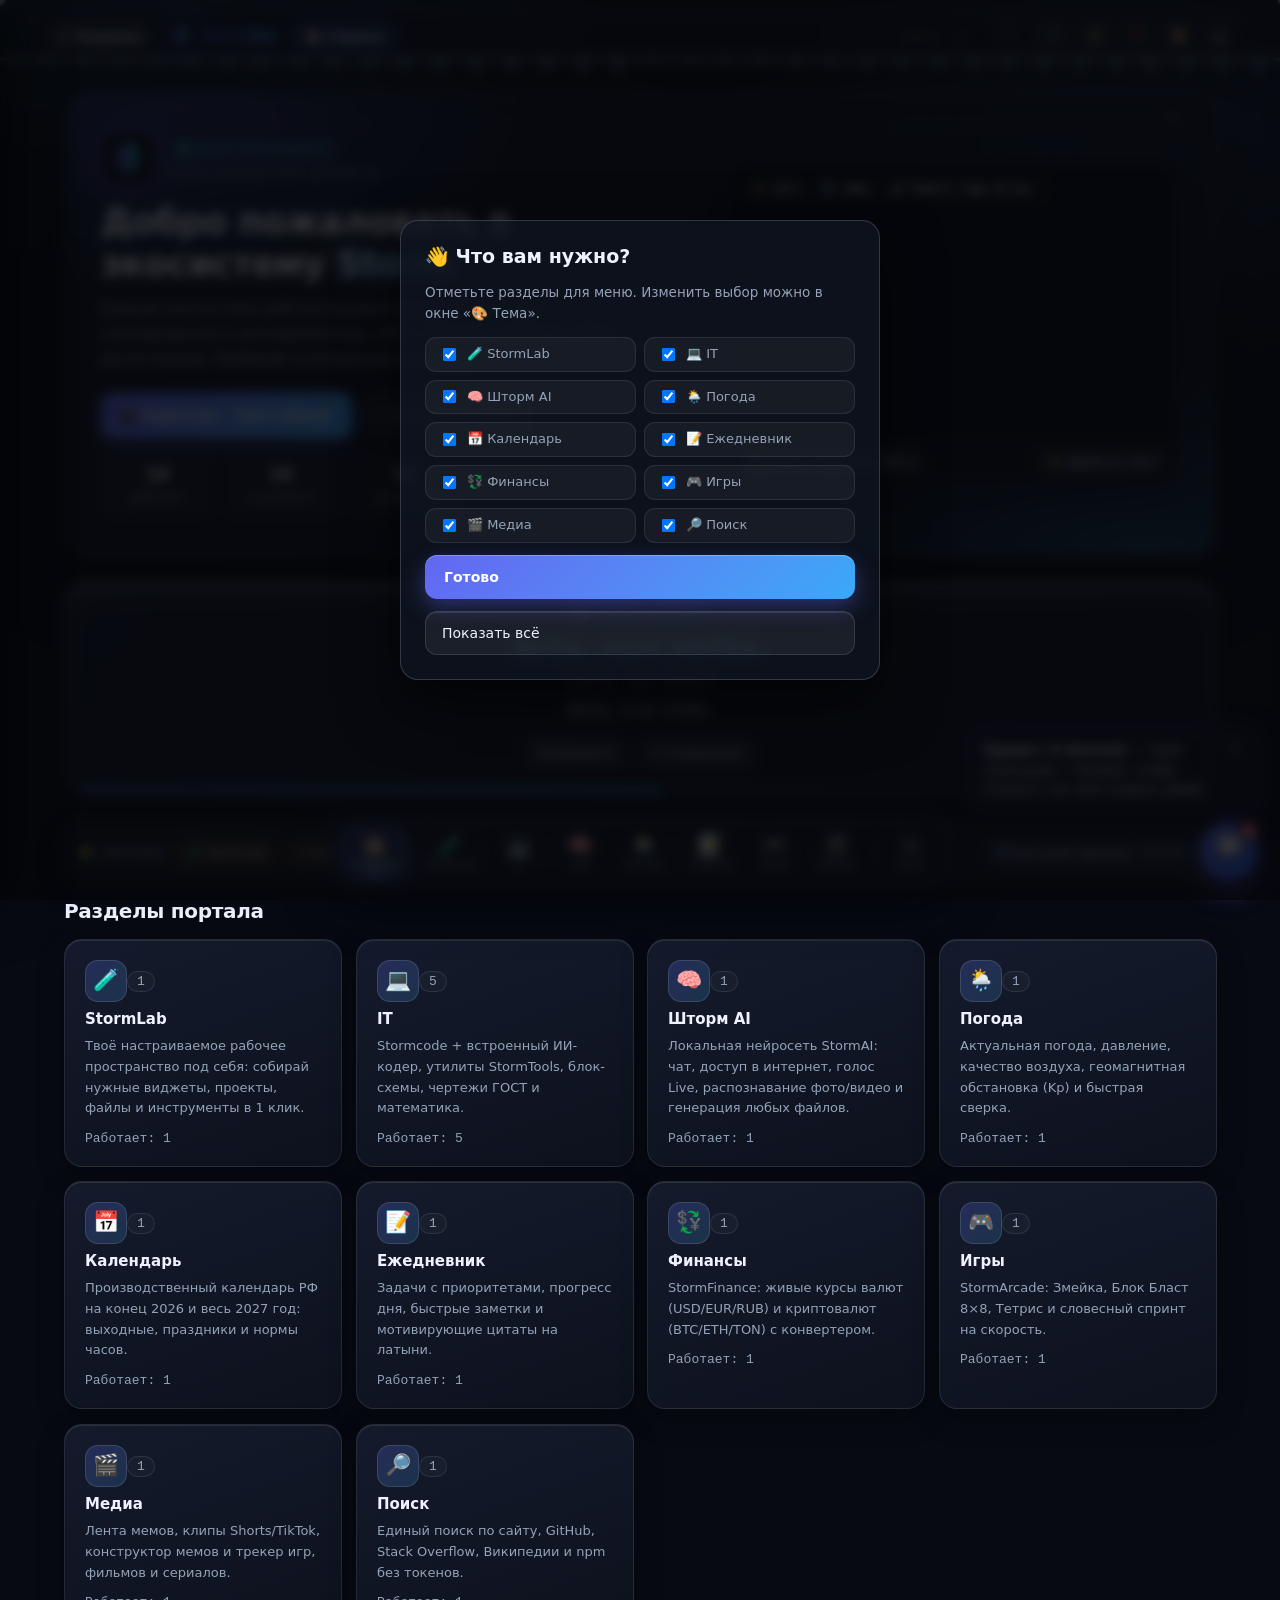
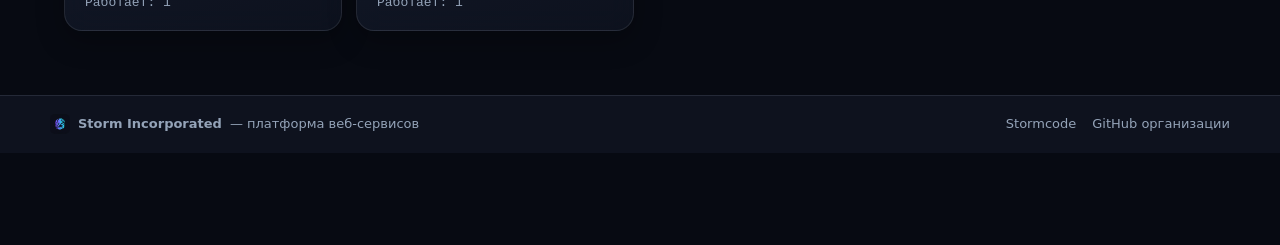
==== commit 78aa2d00: "Add files via upload" ====
--- a/index.html
+++ b/index.html
@@ -2,10 +2,2153 @@
 <html lang="ru">
 <head>
 <meta charset="utf-8">
-<meta name="viewport" content="width=device-width, initial-scale=1.0, viewport-fit=cover">
-<title>Storm Incorporated v13 — GlassOS Preview</title>
-<link rel="stylesheet" href="https://fonts.googleapis.com/css2?family=Inter:wght@400;500;600;700&family=Unbounded:wght@500;700;800&display=swap">
+<meta name="viewport" content="width=device-width, initial-scale=1, viewport-fit=cover">
+<meta name="theme-color" content="#0d1017">
+<meta http-equiv="Content-Security-Policy" content="default-src 'self' https: data: blob:; script-src 'self' 'unsafe-inline' https://cdn.jsdelivr.net/npm/ https://cdnjs.cloudflare.com/ajax/libs/ https://accounts.google.com/gsi/client https://unpkg.com/peerjs@1.5.4/; style-src 'self' 'unsafe-inline' https://fonts.googleapis.com https://cdnjs.cloudflare.com; font-src 'self' https://fonts.gstatic.com data:; img-src 'self' https: data: blob:; media-src 'self' https: data: blob:; connect-src 'self' https: wss: http://localhost:* http://127.0.0.1:*; frame-src 'self' https: blob: data:; worker-src 'self' blob:; object-src 'none'; base-uri 'self'; form-action 'self';">
+<meta name="apple-mobile-web-app-capable" content="yes">
+<link rel="manifest" id="pwaManifest">
+<title>Storm Incorporated — Главная</title>
+<link rel="icon" type="image/jpeg" href="[data-uri]">
+<link rel="stylesheet" href="https://fonts.googleapis.com/css2?family=Inter:wght@400;500;600;700&family=JetBrains+Mono:wght@400;500;600&family=Unbounded:wght@400;700;800&display=swap">
 <style>
+:root{
+  --bg:#0d1017;
+  --panel:#121620;
+  --card:#151a26;
+  --card-hover:#1a2132;
+  --line:#232a3a;
+  --line-strong:#343f58;
+  --text:#e4e8f3;
+  --dim:#8a94ad;
+  --a:#7c5cff;
+  --b:#22d3ee;
+  --ok:#3ddc97;
+  --warn:#f5b942;
+  --bad:#ff6b81;
+  --mono:"JetBrains Mono",ui-monospace,Consolas,monospace;
+  --display:"Unbounded","Segoe UI",system-ui,sans-serif;
+  --sans:"Inter",system-ui,-apple-system,sans-serif;
+}
+*{box-sizing:border-box}
+html{scroll-behavior:smooth}
+body{
+  margin:0;
+  background:var(--bg);
+  color:var(--text);
+  font:15px/1.6 var(--sans);
+  min-height:100vh;
+  display:flex;
+  flex-direction:column;
+  overflow-x:hidden;
+  background-image:
+    radial-gradient(650px 360px at 12% -5%, #7c5cff26, transparent 70%),
+    radial-gradient(520px 320px at 88% 8%, #22d3ee1c, transparent 70%);
+}
+a{color:inherit;text-decoration:none}
+button{font:inherit;color:inherit;cursor:pointer}
+:focus-visible{outline:2px solid var(--b);outline-offset:2px}
+
+/* Navbar */
+.nav-wrap{
+  position:sticky;top:0;z-index:40;
+  background:#0d1017cc;
+  backdrop-filter:blur(14px);
+  -webkit-backdrop-filter:blur(14px);
+  border-bottom:1px solid var(--line);
+}
+.nav{
+  max-width:1180px;margin:0 auto;
+  padding:11px 20px;
+  display:flex;align-items:center;gap:12px;
+}
+.brand{
+  display:flex;align-items:center;gap:10px;
+  font:400 17px var(--display);letter-spacing:-.4px;
+  background:none;border:0;padding:0;flex-shrink:0;
+}
+.brand-logo{
+  width:38px;height:38px;border-radius:10px;object-fit:cover;
+  border:1px solid #7c5cff88;
+  box-shadow:0 0 18px #7c5cff55;
+  display:block;
+}
+.brand-name{
+  background:linear-gradient(90deg,var(--a),var(--b));
+  -webkit-background-clip:text;background-clip:text;color:transparent;
+  filter:drop-shadow(0 0 10px #7c5cff55);
+}
+.brand-name b{font-weight:800}
+
+.nav-links{
+  display:flex;align-items:center;gap:3px;
+  margin-left:8px;
+}
+.nav-btn{
+  background:transparent;border:1px solid transparent;
+  color:var(--dim);border-radius:9px;
+  padding:6px 9px;font-size:12.8px;font-weight:500;
+  transition:.16s;white-space:nowrap;
+}
+.nav-btn:hover{color:var(--text);background:#1a2030}
+.nav-btn.active{
+  color:#fff;background:#7c5cff22;border-color:#7c5cff66;
+}
+
+.nav-right{
+  margin-left:auto;display:flex;align-items:center;gap:8px;
+}
+.search-box{
+  position:relative;display:flex;align-items:center;
+}
+.search-box input{
+  width:118px;background:#141925;color:var(--text);
+  border:1px solid var(--line);border-radius:10px;
+  padding:7px 28px 7px 30px;font:13px var(--sans);
+  transition:border-color .16s,width .2s;
+}
+.search-box input:focus{border-color:var(--a);width:175px;outline:none}
+.search-icon{
+  position:absolute;left:10px;color:var(--dim);font-size:13px;pointer-events:none;
+}
+.search-clear{
+  position:absolute;right:6px;background:none;border:0;
+  color:var(--dim);font-size:14px;padding:2px 5px;border-radius:6px;
+}
+.search-clear:hover{color:var(--text);background:#232a3a}
+.gh-link{
+  display:inline-flex;align-items:center;gap:6px;
+  padding:7px 11px;border-radius:9px;
+  background:#181e2c;border:1px solid var(--line);
+  font-size:13px;font-weight:500;color:var(--text);
+  transition:.16s;white-space:nowrap;
+}
+.gh-link:hover{border-color:var(--a);background:#1f273a}
+.menu-toggle{
+  display:none;background:#181e2c;border:1px solid var(--line);
+  border-radius:9px;padding:7px 11px;font-size:16px;line-height:1;
+}
+.mobile-drawer{
+  display:none;flex-direction:column;gap:6px;
+  padding:10px 20px 16px;border-top:1px solid var(--line);
+  background:var(--panel);
+}
+.mobile-drawer.open{display:flex}
+
+/* Main container */
+main{
+  flex:1;width:100%;max-width:1180px;margin:0 auto;
+  padding:30px 20px 64px;
+}
+
+/* Hero (upgraded Bento & Aurora look) */
+.hero{
+  position:relative;overflow:hidden;
+  background:
+    radial-gradient(520px 280px at 10% 0%, #7c5cff30, transparent 70%),
+    radial-gradient(480px 260px at 92% 100%, #22d3ee24, transparent 70%),
+    linear-gradient(155deg,#141a2b 0%,#0d111b 100%);
+  border:1px solid #7c5cff44;border-radius:24px;
+  padding:38px 36px;margin-bottom:26px;
+  display:grid;grid-template-columns:1.32fr 1fr;gap:30px;align-items:center;
+  box-shadow:0 24px 60px #00000066,inset 0 1px 0 #ffffff14;
+}
+.hero::before{
+  content:"";position:absolute;inset:0;pointer-events:none;
+  background-image:radial-gradient(#ffffff12 1px, transparent 1px);
+  background-size:24px 24px;mask-image:linear-gradient(180deg,#000 10%,transparent 90%);
+  -webkit-mask-image:linear-gradient(180deg,#000 10%,transparent 90%);
+}
+.hero-brand-row{
+  display:flex;align-items:center;gap:14px;margin-bottom:16px;position:relative;z-index:1;
+}
+.hero-emblem{
+  width:54px;height:54px;border-radius:15px;object-fit:cover;
+  border:1px solid #7c5cffaa;box-shadow:0 0 28px #7c5cff66;
+}
+.bento-strip{
+  display:grid;grid-template-columns:repeat(auto-fit,minmax(220px,1fr));
+  gap:14px;margin-bottom:28px;
+}
+.bento-card{
+  text-align:left;background:linear-gradient(150deg,#151c2c,#10141f);
+  border:1px solid var(--line);border-radius:16px;padding:16px 18px;
+  display:flex;align-items:center;gap:14px;transition:.16s;
+}
+.bento-card:hover{border-color:var(--a);transform:translateY(-2px);box-shadow:0 10px 24px #00000044}
+.bento-ico{
+  width:42px;height:42px;border-radius:12px;display:grid;place-items:center;
+  font-size:20px;background:#1c2438;border:1px solid var(--line-strong);flex-shrink:0;
+}
+.bento-card b{display:block;font:700 14.5px var(--display);color:#fff}
+.bento-card span{display:block;font-size:12.5px;color:var(--dim);margin-top:2px}
+.it-bar{
+  display:flex;flex-wrap:wrap;align-items:center;justify-content:space-between;gap:10px;
+  padding:10px 18px;background:var(--panel);border-bottom:1px solid var(--line);
+}
+.it-bar-left{display:flex;align-items:center;gap:10px;flex-wrap:wrap}
+.eyebrow{
+  display:inline-flex;align-items:center;gap:8px;
+  font:500 12px var(--mono);color:var(--b);
+  background:#22d3ee14;border:1px solid #22d3ee44;
+  padding:4px 11px;border-radius:999px;margin-bottom:14px;
+}
+.dot-live{
+  width:7px;height:7px;border-radius:50%;background:var(--ok);
+  box-shadow:0 0 8px var(--ok);display:inline-block;
+}
+.hero h1{
+  margin:0 0 12px;
+  font:700 clamp(24px,3.2vw,35px)/1.2 var(--display);
+  letter-spacing:-.6px;
+}
+.hero h1 span{
+  background:linear-gradient(90deg,#fff 20%,var(--b) 100%);
+  -webkit-background-clip:text;background-clip:text;color:transparent;
+}
+.hero p{
+  margin:0 0 22px;color:var(--dim);font-size:15.5px;max-width:56ch;
+}
+.hero-actions{
+  display:flex;flex-wrap:wrap;gap:11px;
+}
+.btn-primary{
+  display:inline-flex;align-items:center;gap:8px;
+  padding:11px 19px;border-radius:11px;border:0;
+  background:linear-gradient(135deg,var(--a),#4f8cff);
+  color:#fff;font-weight:600;font-size:14px;
+  box-shadow:0 6px 22px #7c5cff44;transition:.16s;
+}
+.btn-primary:hover{filter:brightness(1.1);transform:translateY(-1px)}
+.btn-secondary{
+  display:inline-flex;align-items:center;gap:8px;
+  padding:10px 16px;border-radius:11px;
+  background:#1a2030;border:1px solid var(--line-strong);
+  color:var(--text);font-weight:500;font-size:14px;transition:.16s;
+}
+.btn-secondary:hover{border-color:var(--a);background:#20283d}
+
+/* Hero Featured Card */
+.featured-box{
+  position:relative;z-index:1;
+  background:#0d111a;border:1px solid #7c5cff55;
+  border-radius:16px;padding:20px;
+  box-shadow:0 12px 34px #00000055,inset 0 0 24px #7c5cff14;
+}
+.featured-top{
+  display:flex;align-items:center;justify-content:space-between;gap:10px;margin-bottom:12px;
+}
+.featured-tag{
+  font:500 11.5px var(--mono);color:var(--ok);
+  background:#3ddc9718;border:1px solid #3ddc9744;
+  padding:3px 9px;border-radius:999px;display:inline-flex;align-items:center;gap:6px;
+}
+.featured-title{
+  display:flex;align-items:center;gap:10px;margin:0 0 8px;
+  font:700 19px var(--display);
+}
+.featured-desc{
+  margin:0 0 14px;font-size:13.5px;color:var(--dim);line-height:1.55;
+}
+.mini-code{
+  background:#090b10;border:1px solid var(--line);border-radius:10px;
+  padding:10px 13px;font:12.5px/1.55 var(--mono);color:#c7d0e6;
+  margin-bottom:14px;overflow-x:auto;
+}
+.mini-code .kw{color:#c084fc}.mini-code .str{color:#3ddc97}.mini-code .fn{color:#22d3ee}
+.stats-row{
+  display:grid;grid-template-columns:repeat(3,1fr);gap:10px;
+}
+.stat{
+  background:#141925;border:1px solid var(--line);border-radius:10px;
+  padding:9px 10px;text-align:center;
+}
+.stat b{display:block;font:700 17px var(--display);color:#fff}
+.stat span{font-size:11.5px;color:var(--dim)}
+
+/* Section Header & Filters */
+.controls{
+  display:flex;flex-wrap:wrap;align-items:center;justify-content:space-between;
+  gap:14px;margin-bottom:20px;
+}
+.section-heading{
+  margin:0;font:700 20px var(--display);letter-spacing:-.3px;
+  display:flex;align-items:center;gap:10px;
+}
+.count-pill{
+  font:500 12px var(--mono);color:var(--dim);
+  background:#181e2c;border:1px solid var(--line);
+  padding:2px 9px;border-radius:999px;
+}
+.filter-bar{
+  display:flex;flex-wrap:wrap;gap:8px;align-items:center;
+}
+.pill{
+  background:#151a26;border:1px solid var(--line);color:var(--dim);
+  padding:6px 13px;border-radius:999px;font-size:13px;font-weight:500;
+  transition:.15s;
+}
+.pill:hover{border-color:var(--line-strong);color:var(--text)}
+.pill.active{
+  background:linear-gradient(135deg,#7c5cff33,#22d3ee22);
+  border-color:var(--a);color:#fff;
+}
+
+/* Section Banner */
+.section-banner{
+  background:var(--panel);border:1px solid var(--line);border-radius:16px;
+  padding:20px 24px;margin-bottom:22px;
+  display:flex;flex-wrap:wrap;align-items:center;justify-content:space-between;gap:14px;
+}
+.section-banner h2{margin:0 0 4px;font:700 21px var(--display)}
+.section-banner p{margin:0;color:var(--dim);font-size:14px}
+
+/* Cards Grid */
+.grid{
+  display:grid;
+  grid-template-columns:repeat(auto-fill,minmax(310px,1fr));
+  gap:18px;
+}
+.card{
+  background:var(--card);border:1px solid var(--line);border-radius:16px;
+  padding:22px;display:flex;flex-direction:column;gap:12px;
+  transition:transform .16s,border-color .16s,background .16s,box-shadow .16s;
+  position:relative;
+}
+.card:hover{
+  transform:translateY(-3px);
+  border-color:#7c5cff88;background:var(--card-hover);
+  box-shadow:0 12px 28px #00000044;
+}
+.card.live{border-color:#3ddc9755}
+.card-head{
+  display:flex;align-items:flex-start;justify-content:space-between;gap:12px;
+}
+.card-icon{
+  width:44px;height:44px;border-radius:12px;display:grid;place-items:center;
+  font-size:21px;background:#1e2538;border:1px solid var(--line-strong);flex-shrink:0;
+}
+.card.live .card-icon{
+  background:linear-gradient(135deg,#7c5cff33,#22d3ee33);
+  border-color:#7c5cff88;box-shadow:0 0 14px #7c5cff44;
+}
+.status-badge{
+  font:500 11.5px var(--mono);padding:4px 10px;border-radius:999px;
+  display:inline-flex;align-items:center;gap:6px;white-space:nowrap;
+}
+.status-badge.live{color:var(--ok);background:#3ddc9718;border:1px solid #3ddc9744}
+.status-badge.soon{color:var(--warn);background:#f5b94216;border:1px solid #f5b94240}
+.card h3{margin:0;font:700 17px var(--display);letter-spacing:-.2px}
+.card-cat{
+  font:500 11.5px var(--mono);color:var(--b);text-transform:uppercase;letter-spacing:.4px;
+}
+.card p{margin:0;color:var(--dim);font-size:14px;line-height:1.55;flex:1}
+.tags{display:flex;flex-wrap:wrap;gap:6px}
+.tag{
+  font:12px var(--mono);color:#b6c0d8;
+  background:#0f131c;border:1px solid var(--line);
+  padding:3px 8px;border-radius:7px;
+}
+.card-foot{
+  display:flex;align-items:center;justify-content:space-between;gap:10px;
+  padding-top:10px;border-top:1px solid #232a3a88;margin-top:4px;
+}
+.card-action{
+  display:inline-flex;align-items:center;gap:6px;
+  padding:8px 14px;border-radius:9px;font-size:13.5px;font-weight:600;
+  border:1px solid var(--line-strong);background:#1b2234;color:var(--text);
+  transition:.15s;
+}
+.card-action:hover{border-color:var(--a);background:#242d45}
+.card-action.primary{
+  background:linear-gradient(135deg,var(--a),#4f8cff);border:0;color:#fff;
+}
+.card-action.primary:hover{filter:brightness(1.1)}
+.card-meta{font:12px var(--mono);color:var(--dim)}
+
+/* Weather Dashboard */
+.weather-wrap{display:flex;flex-direction:column;gap:20px}
+.w-toolbar{
+  display:flex;flex-wrap:wrap;align-items:center;justify-content:space-between;gap:12px;
+  background:var(--panel);border:1px solid var(--line);border-radius:16px;padding:14px 18px;
+}
+.w-cities{display:flex;flex-wrap:wrap;gap:7px;align-items:center}
+.w-search-form{display:flex;gap:8px;align-items:center}
+.w-search-form input{
+  background:#141925;color:var(--text);border:1px solid var(--line);
+  border-radius:9px;padding:7px 12px;font:13.5px var(--sans);width:230px;
+}
+.w-search-form input:focus{border-color:var(--b);outline:none}
+.w-grid-top{
+  display:grid;grid-template-columns:1.15fr 1fr;gap:18px;
+}
+.w-card{
+  background:var(--card);border:1px solid var(--line);border-radius:18px;
+  padding:22px;display:flex;flex-direction:column;gap:14px;
+}
+.w-current-top{
+  display:flex;align-items:center;justify-content:space-between;gap:14px;flex-wrap:wrap;
+}
+.w-temp-row{display:flex;align-items:center;gap:14px}
+.w-big-ico{font-size:48px;line-height:1}
+.w-temp{font:800 44px/1 var(--display);letter-spacing:-1px}
+.w-cond{font-size:15px;font-weight:600;color:#fff}
+.w-sub{font-size:13px;color:var(--dim)}
+.w-ext-links{
+  display:flex;flex-wrap:wrap;gap:8px;padding-top:10px;border-top:1px solid var(--line);
+}
+.ext-chip{
+  display:inline-flex;align-items:center;gap:6px;
+  padding:7px 12px;border-radius:9px;font-size:13px;font-weight:500;
+  background:#181e2c;border:1px solid var(--line-strong);color:var(--text);
+  transition:.15s;
+}
+.ext-chip:hover{border-color:var(--b);color:#fff;background:#1f283d}
+.w-metrics{
+  display:grid;grid-template-columns:repeat(3,1fr);gap:10px;
+}
+.w-metric{
+  background:#10141f;border:1px solid var(--line);border-radius:12px;
+  padding:12px;display:flex;flex-direction:column;gap:3px;
+}
+.w-metric span{font-size:12px;color:var(--dim)}
+.w-metric b{font:700 15.5px var(--mono);color:#fff}
+.w-metric small{font-size:11.5px;color:var(--b)}
+
+/* Geomagnetic Panel */
+.geo-head{display:flex;align-items:center;justify-content:space-between;gap:10px;flex-wrap:wrap}
+.geo-kp-badge{
+  font:700 22px var(--display);padding:6px 14px;border-radius:12px;
+  border:1px solid var(--line-strong);background:#10141f;
+}
+.geo-scales{display:grid;grid-template-columns:repeat(3,1fr);gap:10px}
+.geo-scale{
+  background:#10141f;border:1px solid var(--line);border-radius:12px;
+  padding:10px 12px;text-align:center;
+}
+.geo-scale b{display:block;font:700 16px var(--mono)}
+.geo-scale span{font-size:11.5px;color:var(--dim)}
+.kp-chart{
+  display:grid;grid-template-columns:repeat(8,1fr);gap:6px;align-items:end;
+  height:110px;padding:12px 10px 6px;background:#0c1018;
+  border:1px solid var(--line);border-radius:12px;
+}
+.kp-bar-col{
+  display:flex;flex-direction:column;align-items:center;justify-content:flex-end;
+  height:100%;gap:4px;
+}
+.kp-bar{
+  width:100%;max-width:34px;border-radius:6px 6px 2px 2px;
+  min-height:8px;transition:height .25s;
+}
+.kp-val{font:600 11px var(--mono);color:#d7dce8}
+.kp-time{font:10.5px var(--mono);color:var(--dim)}
+.geo-tip{
+  font-size:13.5px;color:#d6dcf0;background:#7c5cff14;
+  border-left:3px solid var(--a);padding:9px 12px;border-radius:8px;
+}
+
+/* 5-day forecast */
+.forecast-row{
+  display:grid;grid-template-columns:repeat(5,1fr);gap:12px;
+}
+.day-card{
+  background:var(--card);border:1px solid var(--line);border-radius:14px;
+  padding:14px;text-align:center;display:flex;flex-direction:column;gap:5px;
+}
+.day-card b{font-size:13.5px}
+.day-ico{font-size:28px;line-height:1.2}
+.day-temps{font:600 14px var(--mono)}
+.day-temps .lo{color:var(--dim);font-weight:400}
+.day-rain{font-size:12px;color:var(--b)}
+.w-note{font-size:12.5px;color:var(--dim)}
+
+/* Release 1.2: Light Mode + Custom Accent Presets */
+body.light-mode{
+  --bg:#f3f5fb;--panel:#ffffff;--card:#ffffff;--card-hover:#f7f9ff;
+  --line:#d8dfee;--line-strong:#bac5de;--text:#141a29;--dim:#55607a;
+}
+body.light-mode .nav-wrap{background:#ffffffd9}
+body.light-mode .hero{background:linear-gradient(155deg,#ffffff 0%,#eef2ff 100%);border-color:#c7d2fe;box-shadow:0 16px 40px #1e293b14}
+body.light-mode .quote-card{background:linear-gradient(145deg,#ffffff 0%,#eef2ff 100%)}
+body.light-mode .quote-latin{background:linear-gradient(90deg,#1e1b4b 15%,var(--a) 85%);-webkit-background-clip:text;background-clip:text;color:transparent}
+body.light-mode .quote-pron{color:var(--a)}
+body.light-mode .stat,body.light-mode .w-metric,body.light-mode .cal-day,body.light-mode .task-item,body.light-mode .t-input,body.light-mode .t-area,body.light-mode .t-select,body.light-mode .ai-msg.bot,body.light-mode .ai-chat-item,body.light-mode .ai-settings,body.light-mode .ai-form,body.light-mode .ai-head{background:#f1f4fb;color:#141a29}
+body.light-mode .stat b,body.light-mode .cal-stat b,body.light-mode .w-metric b,body.light-mode .rate-val,body.light-mode .fin-result{color:#0f172a}
+body.light-mode .btn-secondary,body.light-mode .gh-link,body.light-mode .pill{background:#eef2fb;color:#1e293b}
+body.light-mode .ai-panel,body.light-mode .ai-sidebar,body.light-mode .modal{background:#ffffff;color:#141a29}
+body.light-mode .w-cond,body.light-mode .cal-hol-item b,body.light-mode .card h3,body.light-mode .sec-tile b,body.light-mode .section-heading,body.light-mode .tool-panel h3,body.light-mode .game-hud b,body.light-mode .ai-head-info b{color:#0f172a}
+body.light-mode .tag,body.light-mode .count-pill,body.light-mode .ai-file-chip,body.light-mode .ai-src-link,body.light-mode .ext-chip,body.light-mode .swatch-btn,body.light-mode .ai-icon-btn,body.light-mode .ai-mic-btn,body.light-mode .ai-web-btn,body.light-mode .ai-live-btn,body.light-mode .ev-pill{background:#eef2fb;color:#1e293b;border-color:#cbd5e1}
+body.light-mode .ai-skills-menu{background:#ffffff;border-color:#cbd5e1}
+body.light-mode .ai-skills-menu button{color:#141a29}
+body.light-mode .ai-toast{background:#ffffff;color:#141a29}
+body.light-mode .ai-toast-btn{color:#141a29}
+body.light-mode .geo-tip{background:#eef2ff;color:#1e293b}
+body.light-mode .diff-out,body.light-mode .regex-preview,body.light-mode .pass-out,body.light-mode .word-box{background:#f1f5f9;color:#0f172a}
+body.light-mode .pass-out code,body.light-mode .word-target{color:var(--a)}
+body.light-mode .nav-btn.active,body.light-mode .pill.active,body.light-mode .ev-pill.active{color:#0f172a}
+
+.swatch-grid{display:grid;grid-template-columns:repeat(3,1fr);gap:8px}
+.swatch-btn{
+  display:flex;align-items:center;gap:8px;padding:8px 10px;border-radius:10px;
+  background:#151b29;border:1px solid var(--line);color:var(--text);font-size:12.5px;
+}
+.swatch-btn.active{border-color:var(--a);box-shadow:0 0 0 2px #7c5cff33}
+.swatch-dot{width:16px;height:16px;border-radius:50%;flex-shrink:0}
+
+/* Text Cleaner & Antiplagiarism */
+.diff-out{
+  background:#0a0e17;border:1px solid var(--line);border-radius:11px;
+  padding:12px 14px;font:13.5px/1.6 var(--sans);white-space:pre-wrap;max-height:220px;overflow:auto;
+}
+.diff-out mark{background:#ff6b8138;color:#ffd7de;border-radius:4px;padding:0 2px}
+.wm-badges{display:flex;flex-wrap:wrap;gap:8px}
+
+/* StormArcade (Games) */
+.arcade-wrap{display:flex;flex-direction:column;gap:18px}
+.game-stage{
+  background:var(--card);border:1px solid var(--line);border-radius:18px;
+  padding:20px;display:flex;flex-direction:column;align-items:center;gap:14px;
+}
+.game-hud{
+  width:100%;max-width:520px;display:flex;flex-wrap:wrap;align-items:center;justify-content:space-between;gap:10px;
+}
+.game-canvas{
+  background:#070a12;border:1px solid #7c5cff66;border-radius:12px;
+  display:block;max-width:100%;touch-action:none;
+}
+.dpad{display:grid;grid-template-columns:repeat(3,48px);gap:6px}
+.dpad button{
+  height:42px;border-radius:9px;background:#192136;border:1px solid var(--line-strong);
+  color:#fff;font-size:16px;font-weight:700;
+}
+.dpad button:active{background:var(--a)}
+.bb-board{
+  display:grid;grid-template-columns:repeat(8,clamp(28px,9.2vw,36px));gap:4px;
+  background:#090c14;padding:10px;border-radius:14px;border:1px solid #7c5cff55;
+}
+.bb-cell{
+  width:clamp(28px,9.2vw,36px);height:clamp(28px,9.2vw,36px);border-radius:7px;background:#141a29;border:1px solid #232b40;
+  transition:background .12s,transform .1s;cursor:pointer;
+}
+.bb-cell.filled{border-color:#ffffff33;box-shadow:inset 0 2px 5px #ffffff33}
+.bb-cell.preview{outline:2px dashed var(--b);background:#22d3ee33}
+.bb-tray{display:flex;flex-wrap:wrap;gap:14px;justify-content:center;align-items:center;min-height:92px}
+.bb-piece{
+  padding:10px;border-radius:12px;background:#121725;border:2px solid var(--line);
+  cursor:pointer;display:grid;gap:3px;transition:.14s;
+}
+.bb-piece.sel{border-color:var(--b);box-shadow:0 0 16px #22d3ee44;transform:scale(1.05)}
+.bb-mini{width:16px;height:16px;border-radius:4px}
+.word-box{
+  width:100%;max-width:540px;text-align:center;
+  background:#0a0e17;border:1px solid #7c5cff55;border-radius:16px;padding:24px;
+}
+.word-target{
+  font:700 clamp(24px,4vw,34px) var(--display);color:var(--b);letter-spacing:1px;margin:10px 0 16px;
+}
+
+/* Release 1.3: Persistent Bottom-Left Mini-Player */
+.mp-fab{
+  position:fixed;left:22px;bottom:22px;z-index:88;
+  display:inline-flex;align-items:center;gap:8px;
+  padding:10px 15px;border-radius:999px;
+  background:linear-gradient(135deg,#151c2d,#1b243a);
+  border:1px solid #7c5cff77;color:#fff;font:600 13px var(--sans);
+  box-shadow:0 10px 26px #00000066;transition:.16s;
+}
+.mp-fab:hover{border-color:var(--b);transform:translateY(-2px)}
+.mp-dock{
+  position:fixed;left:22px;bottom:74px;z-index:89;
+  width:min(380px,calc(100vw - 28px));
+  background:var(--panel);border:1px solid #7c5cff77;border-radius:16px;
+  box-shadow:0 20px 50px #00000099;overflow:hidden;
+  display:flex;flex-direction:column;
+}
+.mp-head{
+  padding:10px 12px;background:#151b2a;border-bottom:1px solid var(--line);
+  display:flex;align-items:center;justify-content:space-between;gap:8px;
+}
+.mp-head b{font:700 13.5px var(--display)}
+.mp-body{padding:12px;display:flex;flex-direction:column;gap:10px}
+.mp-embed{width:100%;height:152px;border:0;border-radius:10px;background:#090c14}
+.mp-audio{width:100%;height:36px}
+
+
+/* === UPGRADED BLOCK BLAST PRO === */
+.bb-stage-wrap{position:relative;display:inline-flex;flex-direction:column;align-items:center;gap:12px}
+.bb-board{position:relative;user-select:none;touch-action:none}
+.bb-cell.ghost-ok{background:#22d3ee44 !important;outline:2px solid #22d3ee;transform:scale(0.95)}
+.bb-cell.ghost-clear{background:#f59e0b66 !important;outline:2px solid #fde047;box-shadow:0 0 12px #f59e0b88}
+.bb-cell.ghost-bad{background:#ff4d6d33 !important;outline:2px dashed #ff4d6d}
+.bb-cell.pop-clear{animation:bbPop .34s ease-out}
+@keyframes bbPop{0%{transform:scale(1.18);filter:brightness(1.8)}100%{transform:scale(0.5);opacity:0.2}}
+.bb-piece{touch-action:none;user-select:none}
+.bb-piece.used{opacity:.18;pointer-events:none}
+.bb-piece.dragging{opacity:.35;transform:scale(.92)}
+.bb-drag-ghost{
+  position:fixed;z-index:999;pointer-events:none;display:grid;gap:4px;
+  filter:drop-shadow(0 12px 22px #00000099);transform:translate(-50%,-50%) scale(1.06);
+}
+.bb-drag-cell{border-radius:7px;box-shadow:inset 0 2px 6px #ffffff55;border:1px solid #ffffff55}
+.bb-float-pts{
+  position:absolute;left:50%;top:42%;transform:translate(-50%,-50%);pointer-events:none;z-index:20;
+  font:800 22px var(--display);color:#fde047;text-shadow:0 4px 16px #000;
+  animation:bbFloat .85s ease-out forwards;
+}
+@keyframes bbFloat{0%{opacity:0;transform:translate(-50%,-20%) scale(.7)}25%{opacity:1;transform:translate(-50%,-55%) scale(1.12)}100%{opacity:0;transform:translate(-50%,-125%) scale(1)}}
+.bb-gameover{
+  position:absolute;inset:0;border-radius:14px;background:#070a12e6;backdrop-filter:blur(6px);
+  display:flex;flex-direction:column;align-items:center;justify-content:center;gap:10px;
+  text-align:center;padding:18px;z-index:25;
+}
+.bb-bomb-on .bb-cell:hover{outline:2px solid #ff4d6d;background:#ff4d6d44 !important;cursor:crosshair}
+
+/* === ANIMATED TALKING MASCOT (ШТОРМИК) === */
+.ben-avatar-box{position:relative;overflow:visible !important}
+.ben-avatar-box img{
+  border-radius:20px;transition:transform .22s ease,filter .22s ease;
+  animation:benIdle 3.2s ease-in-out infinite;
+}
+@keyframes benIdle{0%,100%{transform:translateY(0) scale(1)}50%{transform:translateY(-4px) scale(1.015)}}
+.ben-avatar-box.ringing img{animation:benRing .28s ease-in-out infinite}
+@keyframes benRing{0%,100%{transform:rotate(-2deg) scale(1.02)}50%{transform:rotate(2deg) scale(1.04)}}
+.ben-avatar-box.talking img{animation:benTalk .24s ease-in-out infinite;filter:drop-shadow(0 0 18px #22d3ee99)}
+@keyframes benTalk{0%,100%{transform:scale(1,1) translateY(0)}50%{transform:scale(1.03,0.97) translateY(-4px)}}
+.ben-avatar-box.nod img{animation:benNod .35s ease-in-out 3 !important;filter:drop-shadow(0 0 22px #3ddc97aa)}
+@keyframes benNod{0%,100%{transform:translateY(0) rotate(0)}50%{transform:translateY(11px) rotate(3deg) scale(1.03)}}
+.ben-avatar-box.shake img{animation:benShake .26s ease-in-out 4 !important;filter:drop-shadow(0 0 22px #ff4d6daa)}
+@keyframes benShake{0%,100%{transform:translateX(0) rotate(0)}25%{transform:translateX(-11px) rotate(-6deg)}75%{transform:translateX(11px) rotate(6deg)}}
+.ben-avatar-box.laugh img{animation:benLaugh .2s ease-in-out 6 !important;filter:drop-shadow(0 0 22px #fde047aa)}
+@keyframes benLaugh{0%,100%{transform:translateY(0) scale(1)}50%{transform:translateY(-9px) scale(1.06) rotate(-2deg)}}
+.ben-avatar-box.ugh img{animation:benUgh .65s ease-in-out 2 !important;filter:drop-shadow(0 0 18px #a855f7aa)}
+@keyframes benUgh{0%,100%{transform:rotate(0)}45%{transform:rotate(-9deg) translateY(4px) scale(.97)}}
+.ben-avatar-box.hangup img{animation:benDrop .55s ease-out forwards !important;filter:grayscale(.45) brightness(.85)}
+@keyframes benDrop{0%{transform:translateY(0) rotate(0)}35%{transform:translateY(-6px) rotate(-8deg)}100%{transform:translateY(10px) rotate(8deg) scale(.94)}}
+.ben-phone-svg{
+  position:absolute;right:-14px;bottom:22px;width:72px;height:72px;z-index:6;pointer-events:none;
+  transition:transform .38s cubic-bezier(.22,1,.36,1),opacity .25s;
+  filter:drop-shadow(0 6px 14px #00000088);
+  transform:translate(16px,26px) rotate(68deg) scale(.86);opacity:.85;
+}
+.ben-avatar-box.ringing .ben-phone-svg{animation:phoneRing .18s linear infinite;opacity:1}
+@keyframes phoneRing{0%,100%{transform:translate(14px,22px) rotate(60deg)}50%{transform:translate(18px,26px) rotate(78deg)}}
+.ben-avatar-box.oncall .ben-phone-svg{transform:translate(-14px,-34px) rotate(-18deg) scale(1.02);opacity:1}
+.ben-avatar-box.hangup .ben-phone-svg{animation:phoneSlam .42s ease-in forwards}
+@keyframes phoneSlam{0%{transform:translate(-14px,-34px) rotate(-18deg)}60%{transform:translate(18px,32px) rotate(82deg) scale(1.12)}100%{transform:translate(16px,26px) rotate(68deg) scale(.86)}}
+.ben-wave{
+  position:absolute;left:50%;bottom:42px;transform:translateX(-50%);
+  display:flex;align-items:flex-end;gap:4px;height:22px;padding:4px 10px;
+  border-radius:999px;background:#070a12cc;border:1px solid #22d3ee88;
+  opacity:0;transition:opacity .18s;pointer-events:none;z-index:7;
+}
+.ben-avatar-box.talking .ben-wave{opacity:1}
+.ben-wave i{display:block;width:4px;border-radius:3px;background:var(--b);animation:waveBar .38s ease-in-out infinite alternate}
+.ben-wave i:nth-child(2){animation-delay:.1s}.ben-wave i:nth-child(3){animation-delay:.2s}.ben-wave i:nth-child(4){animation-delay:.05s}.ben-wave i:nth-child(5){animation-delay:.15s}
+@keyframes waveBar{0%{height:4px}100%{height:18px}}
+.ben-stamp{
+  position:absolute;top:10px;left:10px;z-index:8;padding:5px 10px;border-radius:999px;
+  font:800 12px var(--display);letter-spacing:.5px;background:#070a12dd;border:1px solid var(--b);
+  color:#fff;opacity:0;transform:scale(.7);transition:.22s;pointer-events:none;
+}
+.ben-stamp.show{opacity:1;transform:scale(1)}
+
+/* === EXCLUSIVE GAME: STORM REACTOR === */
+.reactor-wrap{display:flex;flex-direction:column;align-items:center;gap:12px;width:100%}
+.reactor-bar{
+  width:100%;max-width:420px;height:12px;border-radius:999px;background:#121725;
+  border:1px solid var(--line-strong);overflow:hidden;position:relative;
+}
+.reactor-bar-fill{height:100%;width:0%;background:linear-gradient(90deg,#22d3ee,#7c5cff,#f472b6);transition:width .18s}
+.reactor-ctrls{display:flex;flex-wrap:wrap;gap:8px;justify-content:center}
+
+/* === VISUAL NOVEL: В МИРЕ НЕЙРОСЕТЕЙ === */
+.vn-shell{
+  width:100%;max-width:780px;background:#0b101d;border:1px solid #7c5cff55;border-radius:18px;
+  overflow:hidden;box-shadow:0 20px 50px #00000066;display:flex;flex-direction:column;
+}
+body.light-mode .vn-shell{background:#f8fafc;border-color:#cbd5e1}
+.vn-topbar{
+  display:flex;flex-wrap:wrap;align-items:center;justify-content:space-between;gap:8px;
+  padding:10px 14px;background:#111728;border-bottom:1px solid var(--line);font-size:12.5px;
+}
+body.light-mode .vn-topbar{background:#eef2f9}
+.vn-stats{display:flex;flex-wrap:wrap;gap:6px;align-items:center}
+.vn-stat{padding:3px 8px;border-radius:999px;background:#ffffff10;border:1px solid var(--line);font-weight:600;font-size:12px}
+body.light-mode .vn-stat{background:#ffffff;color:#0f172a}
+.vn-stage{position:relative;width:100%;height:260px;background:#050812;overflow:hidden}
+.vn-bg-canvas{width:100%;height:100%;display:block}
+.vn-char-layer{
+  position:absolute;inset:0;display:flex;align-items:flex-end;justify-content:center;
+  pointer-events:none;padding-bottom:6px;
+}
+.vn-char-svg{width:170px;height:190px;filter:drop-shadow(0 10px 24px #00000088);transition:transform .32s ease,opacity .28s ease}
+.vn-ch-badge{
+  position:absolute;top:10px;left:12px;padding:4px 11px;border-radius:999px;
+  background:#070a12cc;border:1px solid #7c5cff66;color:#e2e8f0;font:600 12px var(--sans);
+  backdrop-filter:blur(6px);
+}
+.vn-dialogue{
+  padding:16px 18px 18px;display:flex;flex-direction:column;gap:12px;min-height:190px;
+}
+.vn-speaker{font:700 14.5px var(--display);letter-spacing:.3px;display:flex;align-items:center;gap:8px}
+.vn-speaker small{font-weight:500;font-size:11.5px;color:var(--dim)}
+.vn-text{font-size:15px;line-height:1.62;color:var(--text);min-height:72px;cursor:pointer}
+.vn-choices{display:flex;flex-direction:column;gap:8px}
+.vn-choice-btn{
+  text-align:left;padding:11px 14px;border-radius:12px;
+  background:linear-gradient(135deg,#171f34,#1d2742);border:1px solid #7c5cff66;
+  color:#fff;font:500 14px var(--sans);transition:.15s;
+}
+body.light-mode .vn-choice-btn{background:#ffffff;color:#0f172a;border-color:#94a3b8}
+.vn-choice-btn:hover{border-color:var(--b);transform:translateX(4px);box-shadow:0 6px 18px #22d3ee22}
+.vn-puzzle-box{
+  padding:14px;border-radius:14px;background:#131a2c;border:1px solid #22d3ee66;
+  display:flex;flex-direction:column;gap:10px;
+}
+body.light-mode .vn-puzzle-box{background:#eff6ff;color:#0f172a}
+.vn-start-screen{
+  padding:28px 22px;display:flex;flex-direction:column;align-items:center;text-align:center;gap:14px;
+  background:radial-gradient(circle at top,#7c5cff28,transparent 65%);
+}
+.vn-start-screen h3{margin:0;font:800 clamp(20px,3vw,26px) var(--display)}
+.vn-drawer{
+  padding:12px 16px;background:#0d1323;border-top:1px solid var(--line);
+  max-height:200px;overflow-y:auto;font-size:13px;display:flex;flex-direction:column;gap:6px;
+}
+body.light-mode .vn-drawer{background:#f1f5f9;color:#0f172a}
+
+
+/* === RELEASE v1.3 FULL-SITE THEME GLOW & LIVE MASCOT + ATMOSPHERIC VN === */
+body{
+  transition:background-color .35s ease, color .3s ease;
+  background-image:
+    radial-gradient(circle at 14% 12%, color-mix(in srgb, var(--a) 18%, transparent), transparent 44%),
+    radial-gradient(circle at 86% 18%, color-mix(in srgb, var(--b) 14%, transparent), transparent 46%),
+    radial-gradient(circle at 50% 96%, color-mix(in srgb, var(--a) 12%, transparent), transparent 52%);
+}
+body.light-mode{
+  background-image:
+    radial-gradient(circle at 14% 10%, color-mix(in srgb, var(--a) 13%, transparent), transparent 45%),
+    radial-gradient(circle at 88% 16%, color-mix(in srgb, var(--b) 12%, transparent), transparent 45%);
+}
+.topbar,.hero,.card,.tool-panel,.quote-card,.modal,.mp-dock,.game-stage,.vn-shell{
+  transition:background-color .3s ease, border-color .3s ease, box-shadow .3s ease;
+}
+
+/* === LIVELY ANIMATED MASCOT STAGE === */
+.ben-avatar-box{
+  perspective:700px;
+  background:radial-gradient(circle at 50% 45%, color-mix(in srgb, var(--b) 22%, #0c1222), #070a14 78%) !important;
+  box-shadow:0 0 32px color-mix(in srgb, var(--a) 30%, transparent), inset 0 0 28px #00000088 !important;
+}
+.ben-avatar-inner{
+  position:relative;width:100%;height:100%;display:flex;align-items:center;justify-content:center;
+  transform-style:preserve-3d;transition:transform .14s ease-out;
+}
+.ben-avatar-box img{
+  animation:benAlive 2.8s ease-in-out infinite !important;
+  will-change:transform,filter;
+}
+@keyframes benAlive{
+  0%,100%{transform:translateY(0) scale(1,1) rotate(0deg)}
+  35%{transform:translateY(-5px) scale(1.02,0.985) rotate(1.2deg)}
+  70%{transform:translateY(-2px) scale(0.99,1.015) rotate(-1.2deg)}
+}
+.ben-sparks{
+  position:absolute;inset:-6px;pointer-events:none;z-index:4;border-radius:22px;
+  background:radial-gradient(circle at 22% 24%, #22d3ee55 0 2px, transparent 3px),
+             radial-gradient(circle at 78% 20%, #7c5cff66 0 2.5px, transparent 3.5px),
+             radial-gradient(circle at 82% 72%, #fde04755 0 2px, transparent 3px),
+             radial-gradient(circle at 18% 76%, #22d3ee44 0 2px, transparent 3px);
+  animation:benSparkFloat 2.4s ease-in-out infinite alternate;
+}
+@keyframes benSparkFloat{0%{opacity:.4;transform:scale(.96) rotate(-2deg)}100%{opacity:1;transform:scale(1.04) rotate(2deg)}}
+.ben-avatar-box.talking .ben-sparks{animation:benSparkTalk .35s ease-in-out infinite alternate}
+@keyframes benSparkTalk{0%{opacity:.7;transform:scale(1)}100%{opacity:1;transform:scale(1.08);filter:brightness(1.5)}}
+.ben-blink-glow{
+  position:absolute;left:50%;top:37%;transform:translateX(-50%);width:64px;height:14px;
+  display:flex;justify-content:space-between;pointer-events:none;z-index:5;
+  animation:benBlink 4.6s infinite;
+}
+.ben-blink-glow span{
+  width:14px;height:14px;border-radius:50%;
+  background:radial-gradient(circle,#ffffffcc 0%,#22d3eeaa 45%,transparent 75%);
+  filter:blur(1px);
+}
+@keyframes benBlink{0%,44%,48%,94%,100%{transform:translateX(-50%) scaleY(1);opacity:.78}46%,96%{transform:translateX(-50%) scaleY(0.08);opacity:.2}}
+.ben-cradle{
+  position:absolute;right:-6px;bottom:8px;width:54px;height:14px;border-radius:8px;
+  background:linear-gradient(180deg,#334155,#0f172a);border:1px solid #475569;z-index:5;
+  box-shadow:0 4px 10px #00000088;pointer-events:none;
+}
+.ben-avatar-box.poke img{animation:benPoke .42s cubic-bezier(.34,1.56,.64,1) !important;filter:drop-shadow(0 0 24px #fde047cc)}
+@keyframes benPoke{0%{transform:scale(1)}35%{transform:scale(1.14,0.86) rotate(-6deg)}70%{transform:scale(0.94,1.08) rotate(5deg)}100%{transform:scale(1)}}
+
+/* === ATMOSPHERIC VISUAL NOVEL UPGRADE === */
+.vn-shell{
+  border:1px solid color-mix(in srgb, var(--a) 45%, #ffffff22) !important;
+  box-shadow:0 24px 64px #00000088, 0 0 36px color-mix(in srgb, var(--a) 18%, transparent) !important;
+}
+.vn-stage{height:300px !important}
+.vn-stage::after{
+  content:"";position:absolute;inset:0;pointer-events:none;
+  background:radial-gradient(circle at 50% 40%, transparent 45%, #040710aa 100%),
+             linear-gradient(180deg, transparent 58%, #070b16ee 100%);
+}
+.vn-char-svg{
+  width:205px !important;height:225px !important;
+  animation:vnCharFloat 3.6s ease-in-out infinite, vnCharIn .35s ease-out;
+}
+@keyframes vnCharFloat{0%,100%{transform:translateY(0)}50%{transform:translateY(-6px)}}
+@keyframes vnCharIn{0%{opacity:0;transform:translateY(14px) scale(.96)}100%{opacity:1;transform:translateY(0) scale(1)}}
+.vn-eye{transform-box:fill-box;transform-origin:center;animation:vnEyeBlink 5.2s infinite}
+@keyframes vnEyeBlink{0%,46%,50%,100%{transform:scaleY(1)}48%{transform:scaleY(0.1)}}
+.vn-dialogue{
+  background:linear-gradient(180deg, #0b1121ee, #090d1a) !important;
+  border-top:1px solid color-mix(in srgb, var(--b) 35%, transparent);
+  padding:18px 22px 20px !important;
+}
+body.light-mode .vn-dialogue{background:linear-gradient(180deg,#f8fafc,#eef2f9) !important}
+.vn-speaker-pill{
+  display:inline-flex;align-items:center;gap:8px;padding:4px 12px;border-radius:999px;
+  background:#ffffff0d;border:1px solid #ffffff1c;
+}
+.vn-text{font-size:15.5px !important;line-height:1.68 !important;letter-spacing:.1px}
+
+
+/* === BLOCK BLAST & TETRIS EPIC CLEAR FX === */
+.bb-fx-canvas{
+  position:absolute;inset:0;width:100%;height:100%;pointer-events:none;z-index:18;border-radius:14px;
+}
+.bb-cell.just-placed{animation:bbPlacePop .26s cubic-bezier(.34,1.56,.64,1)}
+@keyframes bbPlacePop{0%{transform:scale(.62);filter:brightness(1.7)}70%{transform:scale(1.1);filter:brightness(1.25)}100%{transform:scale(1);filter:brightness(1)}}
+.bb-board.bb-shake{animation:bbBoardShake .3s ease-out}
+@keyframes bbBoardShake{0%,100%{transform:translate(0,0)}20%{transform:translate(-5px,3px)}45%{transform:translate(5px,-3px)}70%{transform:translate(-3px,2px)}}
+.bb-drag-ghost{
+  transition:transform .08s ease-out;
+  will-change:left,top,transform;
+}
+.bb-drag-ghost.snap-back{
+  transition:left .22s cubic-bezier(.22,1,.36,1), top .22s cubic-bezier(.22,1,.36,1), opacity .22s ease, transform .22s ease;
+  opacity:0.25 !important;transform:translate(-50%,-50%) scale(.72) !important;
+}
+.tet-layout{display:flex;flex-wrap:wrap;gap:14px;align-items:flex-start;justify-content:center}
+.tet-side{
+  display:flex;flex-direction:column;gap:10px;min-width:118px;
+  padding:12px;border-radius:14px;background:#0d1323;border:1px solid #7c5cff44;
+}
+.tet-next-box{display:flex;flex-direction:column;align-items:center;gap:6px;font-size:12px;color:var(--dim)}
+
+
+@media (max-width:860px){.wp-grid-resp{grid-template-columns:1fr !important}}
+.wp-fly-emoji{
+  position:absolute;bottom:14px;font-size:28px;pointer-events:none;
+  animation:wpFlyUp 1.8s ease-out forwards;filter:drop-shadow(0 4px 10px #000);
+}
+@keyframes wpFlyUp{0%{transform:translateY(0) scale(.7);opacity:0}20%{opacity:1;transform:translateY(-25px) scale(1.15)}100%{transform:translateY(-210px) scale(.9);opacity:0}}
+.wp-countdown{
+  position:absolute;inset:0;display:flex;align-items:center;justify-content:center;
+  font:800 68px var(--display);color:#fde047;text-shadow:0 6px 28px #000;background:#070a1477;
+}
+
+
+/* === RELEASE v1.3.1 UI & CONTRAST FIXES === */
+.modal-close{color:#e2e8f0 !important;font-weight:700;font-size:20px !important;line-height:1}
+body.light-mode .modal-close{background:#e2e8f0 !important;color:#0f172a !important;border-color:#cbd5e1 !important}
+#guideList .ai-file-chip span{font-family:Inter,system-ui,sans-serif;font-size:13.5px;line-height:1.45}
+#guideList .ai-file-chip button{
+  background:linear-gradient(135deg,var(--a),var(--b)) !important;
+  color:#ffffff !important;border:0 !important;padding:6px 12px !important;
+  border-radius:8px !important;font-weight:600 !important;font-size:12.5px !important;
+  white-space:nowrap;cursor:pointer;
+}
+#guideList .ai-file-chip button:hover{filter:brightness(1.12)}
+
+
+/* === REDESIGNED TOP NAVBAR & NON-INTRUSIVE TOP-DOCKED MINI-PLAYER === */
+.nav-wrap{
+  background:color-mix(in srgb, var(--bg) 82%, transparent) !important;
+  backdrop-filter:blur(18px) saturate(140%) !important;
+  -webkit-backdrop-filter:blur(18px) saturate(140%) !important;
+  border-bottom:1px solid color-mix(in srgb, var(--a) 26%, var(--line)) !important;
+  box-shadow:0 8px 30px #00000033;
+}
+.nav{
+  max-width:1280px !important;padding:9px 18px !important;gap:10px !important;
+}
+body.ide-mode .nav{padding:6px 14px !important}
+.brand-logo{width:34px !important;height:34px !important;border-radius:9px !important}
+.brand{font-size:15.5px !important;gap:8px !important}
+.nav-links{
+  flex:1;min-width:0;margin-left:4px !important;gap:2px !important;
+  overflow-x:auto;scrollbar-width:none;
+  background:color-mix(in srgb, var(--panel) 75%, transparent);
+  border:1px solid var(--line);border-radius:12px;padding:3px;
+}
+.nav-links::-webkit-scrollbar{display:none}
+.nav-btn{
+  padding:6px 10px !important;font-size:12.5px !important;border-radius:9px !important;
+  flex-shrink:0;
+}
+.nav-btn.active{
+  background:linear-gradient(135deg, color-mix(in srgb, var(--a) 32%, transparent), color-mix(in srgb, var(--b) 22%, transparent)) !important;
+  border-color:color-mix(in srgb, var(--a) 65%, transparent) !important;
+  box-shadow:0 2px 10px color-mix(in srgb, var(--a) 25%, transparent);
+}
+.nav-right{gap:6px !important;flex-shrink:0}
+.search-box input{width:108px !important;padding:6px 24px 6px 28px !important;font-size:12.5px !important;border-radius:10px !important}
+.search-box input:focus{width:165px !important}
+.nav-util-btn{
+  display:inline-flex;align-items:center;gap:5px;
+  padding:6px 10px;border-radius:10px;
+  background:color-mix(in srgb, var(--panel) 90%, #1a2234);
+  border:1px solid var(--line);font-size:12.5px;font-weight:500;color:var(--text);
+  transition:.16s;white-space:nowrap;
+}
+.nav-util-btn:hover{border-color:var(--a);background:color-mix(in srgb, var(--a) 16%, var(--panel))}
+.nav-util-btn.playing{border-color:var(--b);box-shadow:0 0 12px color-mix(in srgb, var(--b) 45%, transparent);color:#fff}
+body.light-mode .nav-util-btn{background:#eef2fb;color:#0f172a;border-color:#cbd5e1}
+@media (max-width:1180px){
+  .nav-util-btn .u-lbl{display:none}
+  .nav-util-btn{padding:6px 9px}
+}
+@media (max-width:960px){
+  .nav-util-btn.desk-only{display:none}
+}
+
+/* Move Mini-Player dock to top-right dropdown (NEVER covers Stormcode or bottom UI!) */
+.mp-fab{display:none !important}
+.mp-dock{
+  left:auto !important;bottom:auto !important;
+  right:18px !important;top:62px !important;
+  width:min(370px, calc(100vw - 24px)) !important;
+  z-index:92 !important;
+  box-shadow:0 20px 52px #000000aa, 0 0 0 1px color-mix(in srgb, var(--b) 25%, transparent) !important;
+}
+body.ide-mode .mp-dock{top:52px !important}
+
+/* Wheel of Fortune */
+.wheel-wrap{display:flex;flex-wrap:wrap;gap:22px;align-items:center;justify-content:center;width:100%}
+.wheel-stage{position:relative;display:grid;place-items:center}
+.wheel-ptr{
+  position:absolute;top:-10px;left:50%;transform:translateX(-50%);
+  width:0;height:0;border-left:12px solid transparent;border-right:12px solid transparent;
+  border-top:22px solid var(--b);filter:drop-shadow(0 2px 6px #22d3ee99);z-index:2;
+}
+.wheel-side{flex:1;min-width:240px;max-width:340px;display:flex;flex-direction:column;gap:10px}
+.wheel-win{
+  font:700 17px var(--display);color:var(--ok);background:#3ddc9718;
+  border:1px solid #3ddc9755;border-radius:11px;padding:10px 14px;text-align:center;
+}
+
+/* Media Section: StormMemes & StormList */
+.media-wrap{display:flex;flex-direction:column;gap:18px}
+.meme-grid{display:grid;grid-template-columns:repeat(auto-fill,minmax(250px,1fr));gap:14px}
+.meme-card{
+  background:var(--card);border:1px solid var(--line);border-radius:14px;overflow:hidden;
+  display:flex;flex-direction:column;
+}
+.meme-card img{width:100%;height:230px;object-fit:contain;background:#080b12;display:block}
+.meme-cap{padding:10px 12px;font-size:13px;color:var(--text);display:flex;justify-content:space-between;gap:8px;align-items:center}
+.tracker-grid{display:grid;grid-template-columns:repeat(auto-fill,minmax(260px,1fr));gap:12px}
+.tr-card{
+  background:var(--card);border:1px solid var(--line);border-radius:14px;padding:14px;
+  display:flex;flex-direction:column;gap:8px;
+}
+.tr-top{display:flex;align-items:flex-start;justify-content:space-between;gap:8px}
+.tr-title{font:700 15px var(--display);margin:0}
+.tr-rating{font:700 13px var(--mono);color:#fbbf24;white-space:nowrap}
+
+/* Dynamic full-site seasonal themes */
+body[data-season="winter"]{
+  --a:#6366f1;--b:#38bdf8;
+  background-image:radial-gradient(680px 360px at 14% -5%,#38bdf828,transparent 70%),radial-gradient(560px 320px at 88% 8%,#818cf820,transparent 70%);
+}
+body[data-season="newyear"]{
+  --a:#10b981;--b:#fbbf24;
+  background-image:radial-gradient(680px 360px at 14% -5%,#10b98128,transparent 70%),radial-gradient(560px 320px at 88% 8%,#f43f5e24,transparent 70%);
+}
+body[data-season="newyear"] .nav-wrap::after{
+  content:"";display:block;height:2px;
+  background:repeating-linear-gradient(90deg,#ff4d6d 0 18px,#ffd166 18px 36px,#22d3ee 36px 54px,#3ddc97 54px 72px);
+  opacity:.8;
+}
+body[data-season="halloween"]{
+  --a:#f97316;--b:#c084fc;
+  background-image:radial-gradient(680px 360px at 14% -5%,#f973162a,transparent 70%),radial-gradient(560px 320px at 88% 8%,#a855f726,transparent 70%);
+}
+body[data-season="feb23"]{
+  --a:#f59e0b;--b:#38bdf8;
+  background-image:radial-gradient(680px 360px at 14% -5%,#f59e0b24,transparent 70%),radial-gradient(560px 320px at 88% 8%,#38bdf822,transparent 70%);
+}
+body[data-season="mar8"]{
+  --a:#ec4899;--b:#c084fc;
+  background-image:radial-gradient(680px 360px at 14% -5%,#ec489928,transparent 70%),radial-gradient(560px 320px at 88% 8%,#f472b622,transparent 70%);
+}
+body[data-season="easter"]{
+  --a:#f472b6;--b:#fde047;
+  background-image:radial-gradient(680px 360px at 14% -5%,#f472b626,transparent 70%),radial-gradient(560px 320px at 88% 8%,#86efac22,transparent 70%);
+}
+body[data-season="may9"]{
+  --a:#ef4444;--b:#fbbf24;
+  background-image:radial-gradient(680px 360px at 14% -5%,#ef444428,transparent 70%),radial-gradient(560px 320px at 88% 8%,#f59e0b24,transparent 70%);
+}
+body[data-season="gta6"]{
+  --a:#ff2e93;--b:#00f5d4;
+  background-image:
+    radial-gradient(720px 380px at 15% -5%, #ff2e9338, transparent 70%),
+    radial-gradient(640px 340px at 88% 12%, #00f5d42c, transparent 70%),
+    radial-gradient(500px 260px at 50% 95%, #ffb7031c, transparent 70%);
+}
+body[data-season="gta6"] .nav-wrap::after{
+  content:"";display:block;height:2px;
+  background:linear-gradient(90deg,#ff2e93,#ffb703,#00f5d4,#a855f7);
+}
+/* Talking Mascot (Говорящий Штормик) */
+.ben-wrap{display:flex;flex-direction:column;align-items:center;gap:14px;width:100%;max-width:460px}
+.ben-avatar-box{
+  position:relative;width:250px;height:250px;border-radius:24px;overflow:hidden;
+  border:2px solid #7c5cff88;box-shadow:0 16px 40px #00000077,0 0 28px #7c5cff44;
+  transition:transform .2s;
+}
+.ben-avatar-box img{width:100%;height:100%;object-fit:cover;display:block}
+.ben-badge{
+  position:absolute;bottom:10px;left:50%;transform:translateX(-50%);
+  background:#0d1017dd;border:1px solid #22d3ee66;border-radius:999px;
+  padding:4px 12px;font:700 12px var(--mono);color:#fff;white-space:nowrap;
+}
+.ben-avatar-box.anim-nod{animation:benNod .45s ease 2}
+.ben-avatar-box.anim-shake{animation:benShake .4s ease 2}
+.ben-avatar-box.anim-laugh{animation:benLaugh .35s ease 3}
+.ben-avatar-box.anim-hangup{animation:benSlam .45s ease 1;filter:grayscale(.45)}
+.ben-avatar-box.anim-ring{animation:benRing .25s ease 4}
+@keyframes benNod{0%,100%{transform:translateY(0)}50%{transform:translateY(11px) scale(1.03)}}
+@keyframes benShake{0%,100%{transform:translateX(0) rotate(0)}25%{transform:translateX(-11px) rotate(-4deg)}75%{transform:translateX(11px) rotate(4deg)}}
+@keyframes benLaugh{0%,100%{transform:scale(1)}50%{transform:scale(1.07) rotate(-2deg)}}
+@keyframes benSlam{0%{transform:scale(1)}40%{transform:scale(0.9) rotate(-6deg)}100%{transform:scale(1)}}
+@keyframes benRing{0%,100%{transform:rotate(0)}25%{transform:rotate(-3deg)}75%{transform:rotate(3deg)}}
+.ben-bubble{
+  width:100%;text-align:center;font:700 18px var(--display);color:#fff;
+  background:#121726;border:1px solid #7c5cff66;border-radius:14px;padding:12px 16px;
+}
+body[data-season="storm"]{
+  --a:#7c5cff;--b:#22d3ee;
+}
+
+/* Full-page ambient seasonal overlay (snow, petals, sparks) */
+#ambientCanvas{
+  position:fixed;inset:0;width:100%;height:100%;
+  pointer-events:none;z-index:35;opacity:.85;
+}
+.ide-split{
+  flex:1;display:flex;min-height:0;width:100%;position:relative;
+}
+.ide-split .ide-frame{flex:1;min-width:0}
+.coder-pane{
+  width:380px;max-width:44vw;min-width:290px;
+  background:#0e121c;border-left:1px solid #7c5cff55;
+  display:flex;flex-direction:column;min-height:0;
+}
+.coder-head{
+  padding:11px 14px;background:#141a29;border-bottom:1px solid var(--line);
+  display:flex;align-items:center;justify-content:space-between;gap:8px;
+}
+.coder-head b{font:700 13.5px var(--display);color:#fff}
+.coder-sub{font:11px var(--mono);color:var(--b)}
+.coder-actions{
+  display:flex;flex-wrap:wrap;gap:6px;padding:10px 12px;
+  border-bottom:1px solid var(--line);background:#101521;
+}
+.coder-actions button{
+  background:#182034;border:1px solid var(--line-strong);border-radius:8px;
+  padding:5px 9px;font-size:12px;color:var(--text);transition:.14s;
+}
+.coder-actions button:hover{border-color:var(--a);color:#fff}
+.coder-log{
+  flex:1;overflow-y:auto;padding:12px;display:flex;flex-direction:column;gap:10px;
+}
+.coder-msg{
+  padding:9px 11px;border-radius:11px;font-size:13px;line-height:1.5;
+  white-space:pre-wrap;word-break:break-word;
+}
+.coder-msg.bot{background:#171e30;border:1px solid var(--line)}
+.coder-msg.user{background:linear-gradient(135deg,#7c5cff,#4f8cff);color:#fff;align-self:flex-end;max-width:92%}
+.coder-steps{
+  display:flex;flex-direction:column;gap:4px;margin-bottom:6px;
+}
+.coder-step{
+  font:11.5px var(--mono);color:var(--b);background:#0b101b;
+  border:1px solid #22d3ee33;border-radius:7px;padding:4px 8px;
+  display:flex;align-items:center;gap:6px;
+}
+.coder-step.ok{color:var(--ok);border-color:#3ddc9744}
+.coder-step.err{color:var(--bad);border-color:#ff6b8144}
+.coder-diff{
+  font:11.5px var(--mono);color:var(--dim);margin-top:4px;
+}
+.coder-diff .add{color:var(--ok)}.coder-diff .del{color:var(--bad)}
+.coder-mode-bar{
+  display:flex;align-items:center;justify-content:space-between;gap:8px;
+  padding:7px 12px;background:#0b0f18;border-bottom:1px solid var(--line);font-size:12px;color:var(--dim);
+}
+.coder-mode-bar label{display:inline-flex;align-items:center;gap:6px;cursor:pointer;color:var(--text)}
+.coder-apply-bar{
+  display:flex;flex-wrap:wrap;gap:6px;margin-top:8px;padding-top:8px;border-top:1px solid #2b344a;
+}
+.coder-apply-btn{
+  background:linear-gradient(135deg,#3ddc97,#22d3ee);color:#061214;border:0;
+  border-radius:8px;padding:5px 10px;font-size:12px;font-weight:700;
+}
+.coder-apply-btn:hover{filter:brightness(1.08)}
+.coder-undo-btn{
+  background:#1f273a;border:1px solid var(--line-strong);color:var(--text);
+  border-radius:8px;padding:5px 9px;font-size:12px;
+}
+.coder-form{
+  padding:10px 12px;border-top:1px solid var(--line);display:flex;gap:7px;background:#121620;
+}
+.coder-form input{
+  flex:1;background:#0a0d14;color:var(--text);border:1px solid var(--line);
+  border-radius:9px;padding:8px 10px;font:13px var(--sans);
+}
+.coder-form input:focus{border-color:var(--a);outline:none}
+@media (max-width:860px){
+  .coder-pane{position:absolute;right:0;top:0;bottom:0;width:min(360px,92vw);max-width:none;z-index:20;box-shadow:-12px 0 36px #00000099}
+}
+
+/* Seasonal Event Canvas Card */
+.event-box{
+  position:relative;z-index:1;
+  background:#090c14;border:1px solid #7c5cff55;
+  border-radius:18px;overflow:hidden;
+  box-shadow:0 16px 40px #00000066,inset 0 0 24px #7c5cff14;
+  display:flex;flex-direction:column;
+}
+.event-canvas-wrap{
+  position:relative;width:100%;height:275px;background:#060810;overflow:hidden;
+}
+#eventCanvas{width:100%;height:100%;display:block}
+.event-overlay-tag{
+  position:absolute;top:12px;left:12px;
+  font:600 11.5px var(--mono);color:#fff;
+  background:#0d1017bb;backdrop-filter:blur(8px);
+  border:1px solid #ffffff26;border-radius:999px;padding:4px 11px;
+  display:inline-flex;align-items:center;gap:6px;
+}
+.event-bar{
+  display:flex;flex-wrap:wrap;gap:6px;align-items:center;justify-content:center;
+  padding:10px 12px;background:#0e121c;border-top:1px solid var(--line);
+}
+.ev-pill{
+  background:#161c2a;border:1px solid var(--line);color:var(--dim);
+  padding:4px 10px;border-radius:999px;font-size:12px;font-weight:500;transition:.15s;
+}
+.ev-pill:hover{color:#fff;border-color:var(--line-strong)}
+.ev-pill.active{background:linear-gradient(135deg,#7c5cff44,#22d3ee33);border-color:var(--a);color:#fff}
+
+/* Latin Motivation Quote Banner (Slow Smooth Crossfade) */
+.quote-card{
+  position:relative;overflow:hidden;
+  background:radial-gradient(500px 200px at 50% 0%, #7c5cff1e, transparent 75%),linear-gradient(145deg,#151a2a 0%,#0f131f 100%);
+  border:1px solid #7c5cff44;border-radius:20px;
+  padding:28px 30px 24px;margin-bottom:30px;
+  text-align:center;
+  box-shadow:0 14px 36px #00000044;
+}
+.quote-stage{
+  max-width:740px;margin:0 auto;
+  transition:opacity .95s ease, transform .95s ease, filter .95s ease;
+}
+.quote-stage.fading{opacity:0;transform:translateY(6px);filter:blur(4px)}
+.quote-latin{
+  font:700 clamp(20px,2.8vw,28px)/1.3 var(--display);
+  background:linear-gradient(90deg,#fff 15%,var(--b) 85%);
+  -webkit-background-clip:text;background-clip:text;color:transparent;
+  margin:10px 0 6px;letter-spacing:-.3px;
+}
+.quote-pron{
+  font:500 14.5px var(--mono);color:#a5b4fc;margin:0 0 10px;
+}
+.quote-ru{
+  font:500 16px var(--sans);color:var(--text);margin:0;
+}
+.quote-controls{
+  display:flex;align-items:center;justify-content:center;gap:10px;margin-top:18px;
+}
+.quote-prog{
+  position:absolute;left:0;right:0;bottom:0;height:3px;background:#ffffff0d;
+}
+.quote-prog-fill{
+  height:100%;width:0%;background:linear-gradient(90deg,var(--a),var(--b));
+}
+
+
+/* StormPlanner (Ежедневник) */
+.plan-wrap{display:grid;grid-template-columns:1.45fr 1fr;gap:18px;align-items:start}
+.plan-card{
+  background:var(--card);border:1px solid var(--line);border-radius:18px;
+  padding:22px;display:flex;flex-direction:column;gap:14px;
+}
+.plan-form{display:flex;flex-wrap:wrap;gap:8px}
+.plan-form input[type="text"]{flex:1;min-width:200px}
+.plan-progress{
+  height:8px;background:#0d111a;border:1px solid var(--line);border-radius:999px;overflow:hidden;
+}
+.plan-progress-bar{
+  height:100%;width:0%;background:linear-gradient(90deg,var(--a),var(--ok));transition:width .25s;
+}
+.task-list{display:flex;flex-direction:column;gap:8px}
+.task-item{
+  background:#10141f;border:1px solid var(--line);border-radius:12px;
+  padding:11px 13px;display:flex;align-items:center;gap:10px;transition:.14s;
+}
+.task-item:hover{border-color:var(--line-strong)}
+.task-item.done{opacity:.6}
+.task-item.done .task-text{text-decoration:line-through;color:var(--dim)}
+.task-check{width:18px;height:18px;accent-color:var(--ok);cursor:pointer;flex-shrink:0}
+.task-main{flex:1;min-width:0}
+.task-text{font-size:14px;font-weight:500;word-break:break-word}
+.task-meta{display:flex;flex-wrap:wrap;gap:6px;margin-top:3px;font:11.5px var(--mono);color:var(--dim)}
+.prio-hi{color:#ff8ea0}.prio-mid{color:var(--warn)}.prio-lo{color:var(--b)}
+.task-del{
+  background:none;border:1px solid transparent;border-radius:7px;
+  color:var(--dim);padding:4px 7px;font-size:13px;
+}
+.task-del:hover{color:var(--bad);border-color:#ff6b8155;background:#ff6b8118}
+@media (max-width:900px){.plan-wrap{grid-template-columns:1fr}}
+
+/* Work Calendar */
+.cal-wrap{display:flex;flex-direction:column;gap:18px}
+.cal-toolbar{
+  display:flex;flex-wrap:wrap;align-items:center;justify-content:space-between;gap:12px;
+  background:var(--panel);border:1px solid var(--line);border-radius:16px;padding:14px 18px;
+}
+.cal-tabs{display:flex;flex-wrap:wrap;gap:8px;align-items:center}
+.cal-stats{
+  display:grid;grid-template-columns:repeat(auto-fit,minmax(160px,1fr));gap:12px;
+}
+.cal-stat{
+  background:var(--card);border:1px solid var(--line);border-radius:14px;
+  padding:14px 16px;
+}
+.cal-stat span{display:block;font-size:12px;color:var(--dim)}
+.cal-stat b{display:block;font:700 20px var(--display);margin-top:3px;color:#fff}
+.cal-stat small{font:12px var(--mono);color:var(--b)}
+.cal-info{
+  background:#141925;border:1px solid #7c5cff55;border-radius:13px;
+  padding:12px 16px;display:flex;flex-wrap:wrap;align-items:center;justify-content:space-between;gap:10px;
+  font-size:14px;
+}
+.cal-legend{display:flex;flex-wrap:wrap;gap:14px;font-size:12.5px;color:var(--dim)}
+.cal-legend span{display:inline-flex;align-items:center;gap:6px}
+.leg-dot{width:10px;height:10px;border-radius:3px;display:inline-block}
+.cal-months{
+  display:grid;grid-template-columns:repeat(auto-fill,minmax(285px,1fr));gap:16px;
+}
+.cal-month{
+  background:var(--card);border:1px solid var(--line);border-radius:16px;
+  padding:16px;display:flex;flex-direction:column;gap:10px;
+}
+.cal-month-head{
+  display:flex;align-items:baseline;justify-content:space-between;gap:8px;
+}
+.cal-month-head h3{margin:0;font:700 15.5px var(--display)}
+.cal-month-head span{font:11.5px var(--mono);color:var(--dim)}
+.cal-dow,.cal-days{display:grid;grid-template-columns:repeat(7,1fr);gap:4px;text-align:center}
+.cal-dow span{font:600 11px var(--mono);color:var(--dim);padding-bottom:3px}
+.cal-dow span.wk{color:#ff8ea0}
+.cal-day{
+  aspect-ratio:1/0.92;border-radius:8px;border:1px solid transparent;
+  background:#10141f;color:var(--text);font:500 12.5px var(--mono);
+  display:grid;place-items:center;position:relative;padding:0;transition:.12s;
+}
+.cal-day:hover{border-color:var(--a);background:#1b2236}
+.cal-day.off{background:#ff6b811a;color:#ff9aa8;border-color:#ff6b8133}
+.cal-day.hol{background:#ff6b812e;color:#ffd2d9;border-color:#ff6b8166;font-weight:700}
+.cal-day.short{background:#f5b94222;color:#ffe29a;border-color:#f5b94266;font-weight:700}
+.cal-day.short::after{content:"*";position:absolute;top:1px;right:4px;font-size:10px;color:var(--warn)}
+.cal-day.today{box-shadow:0 0 0 2px var(--b);color:#fff;font-weight:700}
+.cal-day.selected{box-shadow:0 0 0 2px var(--a);background:#7c5cff33;color:#fff}
+.cal-holidays-box{
+  background:var(--panel);border:1px solid var(--line);border-radius:16px;padding:18px 20px;
+}
+.cal-holidays-box h3{margin:0 0 12px;font:700 16px var(--display)}
+.cal-hol-grid{
+  display:grid;grid-template-columns:repeat(auto-fill,minmax(250px,1fr));gap:10px;
+}
+.cal-hol-item{
+  background:var(--card);border:1px solid var(--line);border-radius:11px;padding:10px 13px;
+  font-size:13px;
+}
+.cal-hol-item b{display:block;color:#fff;margin-bottom:2px}
+.cal-hol-item span{color:var(--dim);font-size:12.5px}
+
+/* StormTools */
+.tools-wrap,.fin-wrap{display:flex;flex-direction:column;gap:18px}
+.subtabs{
+  display:flex;flex-wrap:wrap;gap:8px;
+  background:var(--panel);border:1px solid var(--line);border-radius:14px;padding:12px 16px;
+}
+.tool-panel{
+  background:var(--card);border:1px solid var(--line);border-radius:16px;padding:22px;
+  display:flex;flex-direction:column;gap:14px;
+}
+.tool-panel h3{margin:0;font:700 17px var(--display)}
+.field-row{display:flex;flex-wrap:wrap;gap:10px;align-items:center}
+.t-input,.t-area,.t-select{
+  background:#0f131c;color:var(--text);border:1px solid var(--line);
+  border-radius:10px;padding:9px 12px;font:14px var(--mono);
+}
+.t-input:focus,.t-area:focus,.t-select:focus{border-color:var(--a);outline:none}
+.t-area{width:100%;min-height:150px;resize:vertical;line-height:1.55}
+.pass-out{
+  display:flex;align-items:center;gap:10px;background:#090c12;
+  border:1px solid var(--line-strong);border-radius:12px;padding:12px 14px;
+}
+.pass-out code{flex:1;font:600 16px var(--mono);color:var(--b);word-break:break-all}
+.chk-group{display:flex;flex-wrap:wrap;gap:14px;font-size:13.5px;color:var(--text)}
+.chk-group label{display:inline-flex;align-items:center;gap:6px;cursor:pointer}
+.base-grid{display:grid;grid-template-columns:repeat(auto-fit,minmax(220px,1fr));gap:12px}
+.base-box{display:flex;flex-direction:column;gap:6px}
+.base-box label{font:600 12px var(--mono);color:var(--b)}
+.regex-preview{
+  background:#090c12;border:1px solid var(--line);border-radius:10px;
+  padding:12px 14px;font:13.5px/1.6 var(--mono);white-space:pre-wrap;word-break:break-word;
+}
+.regex-preview mark{background:#7c5cff55;color:#fff;border-radius:4px;padding:0 2px;border-bottom:2px solid var(--b)}
+.qr-stage{
+  display:flex;flex-wrap:wrap;align-items:center;gap:20px;
+}
+.qr-box{
+  width:196px;height:196px;background:#fff;border-radius:14px;padding:12px;
+  display:grid;place-items:center;
+}
+.qr-box svg{width:100%;height:100%;display:block}
+.t-msg{font:13px var(--mono);color:var(--ok)}
+.t-msg.err{color:var(--bad)}
+
+/* StormFinance */
+.fin-conv{
+  background:var(--card);border:1px solid #7c5cff55;border-radius:18px;padding:22px;
+  display:flex;flex-direction:column;gap:14px;
+}
+.fin-conv-row{display:flex;flex-wrap:wrap;gap:10px;align-items:center}
+.fin-result{
+  font:700 clamp(22px,3vw,30px) var(--display);color:#fff;
+  background:#0c1018;border:1px solid var(--line);border-radius:12px;padding:14px 18px;
+}
+.fin-result small{display:block;font:12.5px var(--mono);color:var(--dim);margin-top:4px}
+.rates-grid{
+  display:grid;grid-template-columns:repeat(auto-fill,minmax(200px,1fr));gap:12px;
+}
+.rate-card{
+  background:var(--card);border:1px solid var(--line);border-radius:14px;padding:14px 16px;
+  display:flex;flex-direction:column;gap:4px;
+}
+.rate-top{display:flex;align-items:center;justify-content:space-between;font:600 13px var(--mono);color:var(--b)}
+.rate-val{font:700 18px var(--mono);color:#fff}
+.rate-sub{font-size:12px;color:var(--dim)}
+.chg-up{color:var(--ok)}.chg-dn{color:var(--bad)}
+
+/* Floating StormAI Widget */
+.ai-fab-wrap{
+  position:fixed;right:22px;bottom:22px;z-index:90;
+  display:flex;flex-direction:column;align-items:flex-end;gap:10px;
+}
+.ai-toast{
+  max-width:290px;background:var(--panel);border:1px solid #7c5cff88;
+  border-radius:14px 14px 4px 14px;padding:11px 14px;
+  box-shadow:0 12px 32px #00000088,0 0 20px #7c5cff33;
+  display:flex;align-items:flex-start;gap:10px;font-size:13.5px;
+  animation:popIn .25s ease-out;
+}
+.ai-toast-btn{background:none;border:0;padding:0;text-align:left;color:var(--text);line-height:1.45}
+.ai-toast-close{
+  background:none;border:0;color:var(--dim);font-size:14px;padding:0 2px;line-height:1;
+}
+.ai-toast-close:hover{color:#fff}
+.ai-fab{
+  width:58px;height:58px;border-radius:50%;border:1px solid #7c5cffaa;
+  background:linear-gradient(135deg,var(--a),#2563eb);color:#fff;
+  font-size:24px;display:grid;place-items:center;position:relative;
+  box-shadow:0 10px 28px #7c5cff66;transition:transform .16s,filter .16s;
+}
+.ai-fab:hover{transform:scale(1.06);filter:brightness(1.1)}
+.ai-badge{
+  position:absolute;top:-2px;right:-2px;min-width:20px;height:20px;
+  border-radius:999px;background:var(--bad);color:#fff;
+  font:700 11px var(--mono);display:grid;place-items:center;
+  border:2px solid var(--bg);
+}
+.ai-studio{
+  display:grid;grid-template-columns:250px 1fr;gap:16px;align-items:stretch;
+}
+.ai-sidebar{
+  background:var(--panel);border:1px solid var(--line);border-radius:18px;
+  padding:14px;display:flex;flex-direction:column;gap:10px;
+  height:min(76dvh,740px);overflow:hidden;
+}
+.ai-chat-list{
+  flex:1;overflow-y:auto;display:flex;flex-direction:column;gap:6px;
+}
+.ai-chat-item{
+  display:flex;align-items:center;justify-content:space-between;gap:6px;
+  background:#141925;border:1px solid var(--line);border-radius:10px;
+  padding:8px 10px;font-size:13px;color:var(--dim);cursor:pointer;transition:.14s;
+}
+.ai-chat-item:hover{border-color:var(--line-strong);color:var(--text)}
+.ai-chat-item.active{background:#7c5cff22;border-color:#7c5cff77;color:#fff}
+.ai-chat-title{flex:1;overflow:hidden;text-overflow:ellipsis;white-space:nowrap;text-align:left;background:none;border:0;padding:0;color:inherit;font:inherit}
+.ai-chat-del{background:none;border:0;color:var(--dim);font-size:12px;padding:2px 4px;border-radius:5px}
+.ai-chat-del:hover{color:var(--bad);background:#ff6b8120}
+.ai-skills-menu{
+  position:absolute;left:12px;bottom:58px;z-index:20;
+  width:255px;background:#141a29;border:1px solid #7c5cff77;border-radius:14px;
+  padding:6px;box-shadow:0 16px 40px #00000099;
+  display:flex;flex-direction:column;gap:3px;
+}
+.ai-skills-menu button{
+  text-align:left;background:transparent;border:0;border-radius:9px;
+  padding:7px 10px;font-size:13px;color:var(--text);display:flex;align-items:center;justify-content:space-between;
+}
+.ai-skills-menu button:hover{background:#7c5cff28;color:#fff}
+.ai-skills-menu small{font:11px var(--mono);color:var(--dim)}
+@media (max-width:860px){
+  .ai-studio{grid-template-columns:1fr}
+  .ai-sidebar{height:auto;max-height:190px}
+}
+.ai-panel.docked{
+  position:relative;right:auto;bottom:auto;top:auto;left:auto;
+  width:100%;max-width:none;height:min(76dvh,740px);
+  box-shadow:0 16px 40px #00000055;border-radius:18px;
+}
+.ai-web-btn{
+  background:#1f273a;border:1px solid var(--line);border-radius:8px;
+  padding:5px 9px;font:600 12px var(--mono);color:var(--dim);display:inline-flex;align-items:center;gap:4px;
+}
+.ai-web-btn:hover{border-color:var(--b);color:#fff}
+.ai-web-btn.on{background:#22d3ee22;border-color:var(--b);color:var(--b)}
+.ai-panel{
+  position:fixed;right:22px;bottom:92px;z-index:95;
+  width:min(420px,calc(100vw - 28px));height:min(580px,calc(100dvh - 116px));
+  background:var(--panel);border:1px solid #7c5cff77;border-radius:18px;
+  box-shadow:0 24px 60px #000000aa;
+  display:flex;flex-direction:column;overflow:hidden;
+}
+.ai-head{
+  padding:12px 14px;background:#161c2a;border-bottom:1px solid var(--line);
+  display:flex;align-items:center;gap:10px;
+}
+.ai-head img{width:30px;height:30px;border-radius:8px;object-fit:cover}
+.ai-head-info{flex:1;min-width:0}
+.ai-head-info b{display:block;font:700 14px var(--display)}
+.ai-head-info span{display:block;font:11.5px var(--mono);color:var(--dim);overflow:hidden;text-overflow:ellipsis;white-space:nowrap}
+.ai-icon-btn{
+  background:#1f273a;border:1px solid var(--line);border-radius:8px;
+  width:32px;height:32px;display:grid;place-items:center;color:var(--text);font-size:14px;
+}
+.ai-icon-btn:hover{border-color:var(--a)}
+.ai-settings{
+  padding:12px 14px;background:#0e121b;border-bottom:1px solid var(--line);
+  display:flex;flex-direction:column;gap:8px;font-size:12.5px;
+}
+.ai-settings input,.ai-settings select{
+  width:100%;background:#151b29;color:var(--text);border:1px solid var(--line);
+  border-radius:8px;padding:6px 9px;font:12.5px var(--mono);
+}
+.ai-msgs{
+  flex:1;overflow-y:auto;padding:14px;display:flex;flex-direction:column;gap:10px;
+}
+.ai-msg{
+  max-width:90%;padding:10px 12px;border-radius:13px;font-size:13.5px;line-height:1.5;
+  white-space:pre-wrap;word-break:break-word;
+}
+.ai-msg.bot{align-self:flex-start;background:#192032;border:1px solid var(--line);border-bottom-left-radius:4px}
+.ai-msg.user{align-self:flex-end;background:linear-gradient(135deg,#7c5cff,#4f8cff);color:#fff;border-bottom-right-radius:4px}
+.ai-files{display:flex;flex-direction:column;gap:7px;margin-top:8px}
+.ai-file-chip{
+  background:#0d111a;border:1px solid #22d3ee55;border-radius:10px;padding:8px 10px;
+  display:flex;align-items:center;justify-content:space-between;gap:8px;font:12px var(--mono);
+}
+.ai-file-actions{display:flex;gap:6px;flex-shrink:0}
+.ai-file-actions button{
+  background:#1c2438;border:1px solid var(--line-strong);border-radius:7px;
+  padding:4px 8px;font-size:11.5px;color:var(--text);
+}
+.ai-file-actions button:hover{border-color:var(--b);color:#fff}
+.ai-quick{
+  display:flex;gap:6px;padding:8px 12px 0;overflow-x:auto;
+}
+.ai-quick button{
+  background:#151b29;border:1px solid var(--line);border-radius:999px;
+  padding:4px 10px;font-size:12px;color:var(--dim);white-space:nowrap;
+}
+.ai-quick button:hover{border-color:var(--a);color:#fff}
+.ai-att-tray{
+  display:flex;flex-wrap:wrap;gap:6px;padding:7px 12px 0;background:#121620;
+}
+.ai-att-chip{
+  display:inline-flex;align-items:center;gap:6px;
+  background:#1a2234;border:1px solid #7c5cff66;border-radius:9px;
+  padding:4px 8px;font:11.5px var(--mono);color:var(--text);max-width:100%;
+}
+.ai-att-chip img{width:24px;height:24px;border-radius:5px;object-fit:cover}
+.ai-att-chip button{background:none;border:0;color:var(--dim);font-size:13px;padding:0 2px}
+.ai-att-chip button:hover{color:#fff}
+.ai-panel.dragover{box-shadow:0 0 0 2px var(--b),0 24px 60px #000000aa}
+.ai-msg-imgs{display:flex;flex-wrap:wrap;gap:6px;margin-bottom:6px}
+.ai-msg-imgs img{max-width:140px;max-height:110px;border-radius:8px;border:1px solid #ffffff22;object-fit:cover}
+.ai-form{
+  padding:10px 12px;border-top:1px solid var(--line);background:#121620;
+  display:flex;gap:8px;align-items:center;
+}
+.ai-form input{
+  flex:1;background:#0c1018;color:var(--text);border:1px solid var(--line);
+  border-radius:10px;padding:9px 11px;font:13.5px var(--sans);
+}
+.ai-form input:focus{border-color:var(--a);outline:none}
+.ai-send{
+  background:linear-gradient(135deg,var(--a),#4f8cff);border:0;color:#fff;
+  border-radius:10px;padding:9px 13px;font-weight:600;font-size:13.5px;
+}
+.ai-send:disabled{opacity:.5;cursor:wait}
+.ai-live-btn{
+  background:#1f273a;border:1px solid var(--line);border-radius:8px;
+  padding:5px 9px;font:600 12px var(--mono);color:var(--text);display:inline-flex;align-items:center;gap:5px;
+}
+.ai-live-btn:hover{border-color:var(--b)}
+.ai-live-btn.on{
+  background:linear-gradient(135deg,#ff4d6d,#7c5cff);border-color:#ff6b81;color:#fff;
+  box-shadow:0 0 14px #ff4d6d66;animation:pulseLive 1.4s infinite;
+}
+.ai-mic-btn{
+  background:#1a2234;border:1px solid var(--line);border-radius:10px;
+  padding:8px 10px;font-size:15px;color:var(--text);flex-shrink:0;
+}
+.ai-mic-btn:hover{border-color:var(--b)}
+.ai-mic-btn.rec{background:#ff4d6d33;border-color:#ff4d6d;color:#fff;animation:pulseLive 1s infinite}
+.ai-sources{
+  display:flex;flex-wrap:wrap;gap:6px;margin-top:8px;padding-top:7px;border-top:1px solid #ffffff14;
+}
+.ai-src-link{
+  font:11.5px var(--mono);color:var(--b);background:#0d121f;
+  border:1px solid #22d3ee44;border-radius:7px;padding:3px 8px;
+  max-width:210px;overflow:hidden;text-overflow:ellipsis;white-space:nowrap;
+}
+.ai-src-link:hover{border-color:var(--b);color:#fff;background:#162036}
+.ai-viz-preview{
+  margin-top:8px;background:#0a0e17;border:1px solid #22d3ee44;border-radius:10px;
+  padding:10px;overflow:auto;max-height:240px;display:grid;place-items:center;
+}
+.ai-viz-preview svg{max-width:100%;height:auto;display:block}
+@keyframes pulseLive{0%,100%{box-shadow:0 0 0 0 #ff4d6d66}50%{box-shadow:0 0 0 7px transparent}}
+@keyframes popIn{from{opacity:0;transform:translateY(8px) scale(.96)}to{opacity:1;transform:none}}
+
+/* Full-screen embedded Stormcode view */
+body.ide-mode{overflow:hidden;height:100vh;height:100dvh}
+body.ide-mode main{max-width:none;padding:0;display:flex;flex-direction:column;min-height:0}
+body.ide-mode footer{display:none}
+.ide-wrap{flex:1;display:flex;flex-direction:column;min-height:0;width:100%}
+.ide-frame{flex:1;width:100%;height:100%;border:0;display:block;background:#0d1017}
+
+/* Empty state */
+.empty{
+  grid-column:1/-1;text-align:center;
+  padding:46px 20px;background:var(--panel);
+  border:1px dashed var(--line-strong);border-radius:16px;
+}
+.empty p{margin:0 0 14px;color:var(--dim)}
+
+/* Sections directory strip */
+.sections-strip{margin-top:6px}
+.sections-grid{
+  display:grid;grid-template-columns:repeat(auto-fill,minmax(220px,1fr));
+  gap:14px;margin-top:16px;
+}
+.sec-tile{
+  text-align:left;background:var(--panel);border:1px solid var(--line);
+  border-radius:14px;padding:18px;display:flex;flex-direction:column;gap:6px;
+  transition:.16s;
+}
+.sec-tile:hover{border-color:var(--a);transform:translateY(-2px);background:#161c2a}
+.sec-tile-top{display:flex;align-items:center;justify-content:space-between}
+.sec-tile-ico{font-size:22px}
+.sec-tile b{font:700 15px var(--display)}
+.sec-tile span{font-size:13px;color:var(--dim)}
+
+/* Modal */
+.modal-backdrop{
+  position:fixed;inset:0;z-index:95;
+  background:#05070bcc;backdrop-filter:blur(6px);
+  display:grid;place-items:center;padding:20px;
+}
+.modal{
+  width:100%;max-width:520px;background:var(--panel);
+  border:1px solid var(--line-strong);border-radius:18px;
+  padding:24px;box-shadow:0 24px 60px #00000099;
+}
+.modal-head{
+  display:flex;align-items:center;justify-content:space-between;gap:12px;margin-bottom:14px;
+}
+.modal-title{display:flex;align-items:center;gap:10px;font:700 19px var(--display);margin:0}
+.modal-close{
+  background:#1b2234;border:1px solid var(--line);border-radius:9px;
+  width:34px;height:34px;display:grid;place-items:center;font-size:16px;color:var(--dim);
+}
+.modal-close:hover{color:#fff;border-color:var(--a)}
+.modal-body p{margin:0 0 14px;color:var(--dim);font-size:14.5px}
+.modal-list{margin:0 0 18px;padding-left:18px;color:var(--text);font-size:14px}
+.modal-list li{margin-bottom:6px}
+.modal-foot{display:flex;justify-content:flex-end;gap:10px}
+
+/* Footer */
+footer{
+  border-top:1px solid var(--line);
+  background:var(--panel);
+  padding:18px 20px;
+  color:var(--dim);font-size:13px;
+}
+.foot-inner{
+  max-width:1180px;margin:0 auto;
+  display:flex;flex-wrap:wrap;align-items:center;justify-content:space-between;gap:12px;
+}
+.foot-links{display:flex;flex-wrap:wrap;gap:16px}
+.foot-links a:hover{color:var(--b)}
+
+[hidden]{display:none!important}
+
+@media (max-width:960px){
+  .hero,.w-grid-top{grid-template-columns:1fr}
+  .nav-links,.gh-link{display:none}
+  .menu-toggle{display:inline-flex;align-items:center;justify-content:center}
+  .forecast-row{grid-template-columns:repeat(2,1fr)}
+}
+@media (max-width:600px){
+  .search-box{display:none}
+  .grid{grid-template-columns:1fr}
+  .w-metrics{grid-template-columns:repeat(2,1fr)}
+  .forecast-row{grid-template-columns:1fr}
+}
+
+/* Responsive support for phones & tablets (Portrait & Landscape + Safe Areas) */
+.nav{
+  padding-left:max(14px,env(safe-area-inset-left));
+  padding-right:max(14px,env(safe-area-inset-right));
+}
+main{
+  padding-left:max(14px,env(safe-area-inset-left));
+  padding-right:max(14px,env(safe-area-inset-right));
+}
+.mobile-drawer-extras{
+  display:flex;flex-wrap:wrap;gap:8px;padding-top:8px;margin-top:6px;border-top:1px solid var(--line);
+}
+@media (max-width:960px) and (orientation:portrait){
+  .hero{padding:22px 18px;gap:20px}
+  .event-canvas-wrap{height:220px}
+  .ai-panel.docked{height:min(72dvh,640px)}
+  .ai-sidebar{max-height:165px}
+  .cal-months{grid-template-columns:1fr}
+  .w-search-form{width:100%}
+  .w-search-form input{flex:1;width:auto;min-width:0}
+  .ai-head{flex-wrap:wrap;gap:6px}
+}
+@media (max-height:540px) and (orientation:landscape){
+  .nav{padding-top:6px;padding-bottom:6px}
+  main{padding-top:14px;padding-bottom:28px}
+  .hero{grid-template-columns:1.1fr 1fr;padding:18px 20px;gap:18px;margin-bottom:16px}
+  .event-canvas-wrap{height:185px}
+  .quote-card{padding:16px 20px;margin-bottom:16px}
+  .ai-studio{grid-template-columns:200px 1fr;gap:12px}
+  .ai-sidebar,.ai-panel.docked{height:calc(100dvh - 88px);min-height:240px}
+  .ai-panel{height:calc(100dvh - 84px);bottom:12px}
+  .game-canvas{max-height:calc(100dvh - 180px);width:auto}
+}
+.ai-settings label[hidden]{display:none!important}
+
+/* === STAGE 1 & 2: STORMFLOW / STORMMATH / STORMLAB / SEARCH === */
+.it-suite-bar{display:flex;flex-wrap:wrap;align-items:center;justify-content:space-between;gap:8px;margin-bottom:14px;padding:10px 12px;border-radius:14px;background:rgba(18,22,32,.78);border:1px solid var(--line);backdrop-filter:blur(10px)}
+.it-suite-tabs{display:flex;flex-wrap:wrap;gap:6px;align-items:center}
+.lab-wrap{display:flex;flex-direction:column;gap:14px;margin-bottom:28px}
+.lab-card{background:var(--panel);border:1px solid var(--line);border-radius:16px;padding:16px;display:flex;flex-direction:column;gap:12px}
+.lab-head{display:flex;flex-wrap:wrap;align-items:center;justify-content:space-between;gap:10px}
+.lab-head h2{margin:0;font:700 18px var(--display);display:flex;align-items:center;gap:8px}
+.lab-subtabs{display:flex;flex-wrap:wrap;gap:6px}
+.lab-grid-2{display:grid;grid-template-columns:minmax(280px,1fr) minmax(300px,1.25fr);gap:14px;align-items:start}
+.lab-code{width:100%;min-height:220px;background:#090c14;color:#e2e8f0;border:1px solid var(--line);border-radius:12px;padding:12px;font:13px/1.55 var(--mono);resize:vertical;tab-size:4}
+.lab-code:focus{outline:2px solid var(--b);border-color:var(--b)}
+.lab-controls{display:flex;flex-wrap:wrap;gap:8px;align-items:center}
+.lab-controls select,.lab-controls input[type="text"],.lab-controls input[type="number"]{background:#141926;color:var(--text);border:1px solid var(--line);border-radius:10px;padding:7px 11px;font:13px var(--sans);min-height:38px}
+.lab-controls input[type="range"]{accent-color:var(--a);cursor:pointer}
+.sf-svg-box{background:#090c14;border:1px solid var(--line);border-radius:12px;min-height:320px;max-height:580px;overflow:auto;display:flex;justify-content:center;align-items:flex-start;padding:14px}
+.sf-svg-box svg{max-width:100%;height:auto}
+.lab-canvas-wrap{background:#090c14;border:1px solid var(--line);border-radius:12px;overflow:hidden;position:relative;touch-action:none}
+.lab-canvas-wrap canvas{display:block;width:100%;height:320px}
+.ds-split{display:grid;grid-template-columns:1fr 1fr;gap:14px}
+.ds-box{background:#0b0f19;border:1px solid var(--line);border-radius:12px;padding:12px;display:flex;flex-direction:column;gap:10px}
+.ds-track{display:flex;gap:8px;min-height:76px;align-items:center;overflow-x:auto;padding:8px;background:#070a11;border-radius:10px;border:1px dashed #2a334a}
+.ds-track.stack-track{flex-direction:column-reverse;min-height:180px;max-height:240px;overflow-y:auto;justify-content:flex-start;align-items:stretch}
+.ds-node{padding:8px 14px;border-radius:9px;background:linear-gradient(135deg,#7c5cff33,#22d3ee28);border:1px solid #7c5cff88;font:600 13px var(--mono);color:#fff;text-align:center;animation:dsPop .22s ease;flex-shrink:0}
+.ds-node.top{border-color:var(--ok);box-shadow:0 0 12px #3ddc9744}
+@keyframes dsPop{from{opacity:0;transform:scale(.85)}to{opacity:1;transform:scale(1)}}
+.mat-grid{display:inline-grid;gap:6px;padding:10px;background:#090c14;border:1px solid var(--line);border-radius:12px;border-left:3px solid var(--a);border-right:3px solid var(--b)}
+.mat-grid input{width:62px;height:40px;text-align:center;background:#141926;color:#fff;border:1px solid var(--line);border-radius:8px;font:600 13.5px var(--mono)}
+.mat-grid input:focus{outline:2px solid var(--b);border-color:var(--b)}
+.math-steps{background:#090c14;border:1px solid var(--line);border-radius:12px;padding:12px;max-height:360px;overflow:auto;font:13px/1.6 var(--mono);color:#cbd5e1;white-space:pre-wrap}
+.math-kpi-row{display:grid;grid-template-columns:repeat(auto-fit,minmax(130px,1fr));gap:8px}
+.math-kpi{background:#0d121e;border:1px solid var(--line);border-radius:11px;padding:10px 12px}
+.math-kpi span{display:block;font-size:11.5px;color:var(--dim)}
+.math-kpi b{font:700 16px var(--mono);color:var(--b)}
+.tt-wrap{overflow:auto;max-height:380px;border:1px solid var(--line);border-radius:12px}
+.tt-table{width:100%;border-collapse:collapse;font:13px var(--mono);text-align:center}
+.tt-table th,.tt-table td{padding:7px 10px;border-bottom:1px solid #1e2638}
+.tt-table th{background:#121828;color:#e2e8f0;position:sticky;top:0}
+.tt-table td.v1{color:var(--ok);font-weight:700;background:#3ddc9712}
+.tt-table td.v0{color:#94a3b8}
+.tm-tape{display:flex;gap:4px;overflow-x:auto;padding:14px 10px;background:#080b12;border:1px solid var(--line);border-radius:12px;align-items:center;justify-content:center}
+.tm-cell{min-width:38px;height:44px;display:grid;place-items:center;border-radius:8px;background:#141926;border:1px solid #263046;font:700 15px var(--mono);color:#e2e8f0;position:relative;flex-shrink:0}
+.tm-cell.head{border-color:var(--b);background:#22d3ee22;color:#fff;box-shadow:0 0 14px #22d3ee55;transform:translateY(-2px)}
+.tm-cell.head::after{content:'▲';position:absolute;bottom:-15px;font-size:10px;color:var(--b)}
+.trace-list{background:#090c14;border:1px solid var(--line);border-radius:12px;padding:10px 12px;max-height:260px;overflow:auto;font:12.5px/1.6 var(--mono)}
+.trace-row{padding:4px 0;border-bottom:1px solid #171e2e;display:flex;gap:8px;flex-wrap:wrap}
+.trace-row mark{background:#7c5cff44;color:#fff;padding:0 4px;border-radius:4px}
+/* === SEARCH SECTION === */
+.search-hub-wrap{display:flex;flex-direction:column;gap:14px;margin-bottom:28px}
+.search-hub-bar{display:flex;flex-wrap:wrap;gap:8px;align-items:center;background:var(--panel);border:1px solid var(--line);border-radius:16px;padding:12px}
+.search-hub-input{flex:1;min-width:210px;background:#0a0e17;color:#fff;border:1px solid var(--line);border-radius:11px;padding:10px 14px;font:14.5px var(--sans);min-height:44px}
+.search-hub-input:focus{outline:2px solid var(--b);border-color:var(--b)}
+.search-filters{display:flex;flex-wrap:wrap;gap:8px;align-items:center}
+.search-filters select{background:#141926;color:var(--text);border:1px solid var(--line);border-radius:10px;padding:7px 11px;font:13px var(--sans);min-height:38px}
+.search-hist{display:flex;flex-wrap:wrap;gap:6px;align-items:center}
+.search-results{display:grid;grid-template-columns:repeat(auto-fill,minmax(300px,1fr));gap:12px}
+.sr-card{background:var(--panel);border:1px solid var(--line);border-radius:14px;padding:14px;display:flex;flex-direction:column;gap:8px;transition:border-color .15s,transform .15s}
+.sr-card:hover{border-color:#7c5cff88;transform:translateY(-1px)}
+.sr-card h4{margin:0;font:600 15px var(--sans);color:#f1f5f9;word-break:break-word}
+.sr-card h4 a{color:#c4b5fd;text-decoration:none}
+.sr-card h4 a:hover{text-decoration:underline;color:var(--b)}
+.sr-card p{margin:0;font-size:13px;line-height:1.5;color:#aeb7cc;word-break:break-word}
+.sr-meta{display:flex;flex-wrap:wrap;gap:8px;font:11.5px var(--mono);color:var(--dim);margin-top:auto}
+.sr-badge{padding:2px 8px;border-radius:999px;background:#1b2234;border:1px solid #2b354d;color:#cbd5e1}
+@media (max-width:860px){
+  .lab-grid-2,.ds-split{grid-template-columns:1fr}
+  .mat-grid input{width:54px;height:40px}
+}
+@media (max-width:600px){
+  .lab-card{padding:12px}
+  .lab-canvas-wrap canvas{height:260px}
+  .search-results{grid-template-columns:1fr}
+}
+@media (max-height:500px) and (orientation:landscape){
+  .lab-canvas-wrap canvas{height:220px}
+  .sf-svg-box{max-height:340px}
+}
+
+
+/* === STAGE 3: ERGONOMICS, CTRL+K PALETTE, FAVS/RECENTS, MOBILE & LANDSCAPE === */
+:root{--dim:#98a3ba}
+:focus-visible{outline:2px solid var(--b)!important;outline-offset:2px}
+body{overflow-x:clip;padding-left:env(safe-area-inset-left);padding-right:env(safe-area-inset-right);padding-bottom:env(safe-area-inset-bottom)}
+.quick-hub{display:flex;flex-wrap:wrap;gap:10px;align-items:center;justify-content:space-between;margin:14px 0 18px;padding:12px 14px;border-radius:16px;background:rgba(18,22,32,.78);border:1px solid var(--line);backdrop-filter:blur(10px)}
+.quick-hub-group{display:flex;flex-wrap:wrap;gap:6px;align-items:center}
+.quick-hub-lbl{font:600 11.5px var(--mono);color:var(--dim);text-transform:uppercase;letter-spacing:.4px;margin-right:2px}
+.qh-chip{display:inline-flex;align-items:center;gap:5px;padding:6px 11px;border-radius:999px;background:#161c2c;border:1px solid #28324a;color:#e2e8f0;font:500 12.5px var(--sans);cursor:pointer;transition:.15s}
+.qh-chip:hover{border-color:var(--b);color:#fff;transform:translateY(-1px)}
+.qh-chip.fav{border-color:#f59e0b66;background:#f59e0b16}
+.cmd-kbd{font:600 11px var(--mono);padding:2px 6px;border-radius:6px;background:#0d1220;border:1px solid #2e3852;color:#cbd5e1}
+.cmd-backdrop{position:fixed;inset:0;z-index:110;background:rgba(6,8,14,.72);backdrop-filter:blur(8px);display:grid;place-items:start center;padding:min(10vh,72px) 14px 20px}
+.cmd-backdrop[hidden]{display:none!important}
+.cmd-box{width:min(620px,100%);background:#111624;border:1px solid #2d3854;border-radius:18px;box-shadow:0 24px 70px rgba(0,0,0,.65);overflow:hidden;display:flex;flex-direction:column;max-height:78dvh}
+.cmd-head{display:flex;align-items:center;gap:10px;padding:12px 14px;border-bottom:1px solid var(--line)}
+.cmd-head input{flex:1;background:transparent;border:0;color:#fff;font:15px var(--sans);outline:none;min-height:36px}
+.cmd-list{overflow-y:auto;padding:8px;display:flex;flex-direction:column;gap:4px}
+.cmd-item{display:flex;align-items:center;gap:10px;padding:10px 12px;border-radius:11px;background:transparent;border:1px solid transparent;color:#e2e8f0;text-align:left;cursor:pointer;width:100%;font:14px var(--sans);transition:.12s}
+.cmd-item:hover,.cmd-item.active{background:#1b2338;border-color:#7c5cff77;color:#fff}
+.cmd-item-sub{font-size:12px;color:var(--dim);margin-left:auto}
+.cmd-star{background:none;border:0;color:#64748b;font-size:16px;padding:4px 6px;cursor:pointer;border-radius:8px;line-height:1}
+.cmd-star.on{color:#f59e0b}
+.cmd-foot{display:flex;flex-wrap:wrap;gap:12px;padding:8px 14px;border-top:1px solid var(--line);font:11.5px var(--mono);color:var(--dim);background:#0c101a}
+.card-fav-btn{background:none;border:1px solid transparent;color:#64748b;font-size:16px;padding:4px 7px;border-radius:8px;cursor:pointer;line-height:1;transition:.15s}
+.card-fav-btn:hover{border-color:#f59e0b66;color:#fde68a}
+.card-fav-btn.on{color:#f59e0b}
+@media (pointer:coarse),(max-width:768px){
+  .pill,.btn-primary,.btn-secondary,.nav-btn,.nav-util-btn,.card-action,.qh-chip{min-height:42px}
+  .cmd-item{min-height:46px}
+}
+@media (max-height:520px) and (orientation:landscape){
+  .nav{min-height:46px;padding-top:4px;padding-bottom:4px}
+  .hero{padding:14px!important;gap:12px!important}
+  .cmd-backdrop{padding-top:14px}
+  .cmd-box{max-height:88dvh}
+  .modal,.theme-modal,.guide-modal{max-height:88dvh;overflow-y:auto}
+}
+
+
+/* Compact navbar polish so all 10 tabs fit cleanly at 1280px without clipping */
+@media (max-width:1420px){
+  .nav{gap:8px;padding-left:12px;padding-right:12px}
+  .nav-btn{padding:6px 8px;font-size:12.5px}
+  .search-box{width:112px}
+  .nav-util-btn .u-lbl{display:none}
+  .nav-util-btn{padding:6px 9px}
+}
+
+
+/* === CLEAN HEADER + COLLAPSIBLE SIDEBAR NAVIGATION === */
+.nav-links{display:none!important}
+.menu-toggle{display:none!important}
+.nav-left{display:flex;align-items:center;gap:10px;min-width:0}
+.side-toggle-btn{display:inline-flex;align-items:center;gap:7px;padding:7px 11px;border-radius:11px;background:rgba(255,255,255,.045);border:1px solid var(--line);color:#e2e8f0;font:600 13px var(--sans);cursor:pointer;transition:.18s;flex-shrink:0}
+.side-toggle-btn:hover{border-color:var(--b);color:#fff;background:rgba(34,211,238,.1)}
+.nav-cur-pill{display:inline-flex;align-items:center;gap:6px;padding:5px 11px;border-radius:999px;background:rgba(124,92,255,.12);border:1px solid rgba(124,92,255,.32);color:#dbeafe;font:500 12.5px var(--sans);cursor:pointer;white-space:nowrap;overflow:hidden;text-overflow:ellipsis;max-width:210px;transition:.15s}
+.nav-cur-pill:hover{border-color:var(--b);color:#fff}
+.side-backdrop{position:fixed;inset:0;z-index:105;background:rgba(5,7,13,.62);backdrop-filter:blur(6px);opacity:0;pointer-events:none;transition:opacity .22s ease}
+.side-backdrop.open{opacity:1;pointer-events:auto}
+.side-drawer{position:fixed;top:0;left:0;bottom:0;z-index:106;width:min(300px,86vw);background:linear-gradient(180deg,rgba(15,19,31,.97),rgba(11,14,23,.98));border-right:1px solid rgba(124,92,255,.28);box-shadow:18px 0 60px rgba(0,0,0,.6);transform:translateX(-104%);transition:transform .24s cubic-bezier(.22,.9,.3,1);display:flex;flex-direction:column;padding:14px 14px calc(14px + env(safe-area-inset-bottom));padding-left:calc(14px + env(safe-area-inset-left))}
+.side-drawer.open{transform:translateX(0)}
+.side-head{display:flex;align-items:center;justify-content:space-between;padding-bottom:12px;border-bottom:1px solid var(--line);margin-bottom:10px}
+.side-scroll{flex:1;overflow-y:auto;display:flex;flex-direction:column;gap:14px;padding-right:2px}
+.side-group-lbl{font:600 11px var(--mono);color:var(--dim);text-transform:uppercase;letter-spacing:.7px;padding:0 8px 4px}
+.side-list{display:flex;flex-direction:column;gap:4px}
+.side-item{display:flex;align-items:center;gap:10px;padding:10px 12px;border-radius:12px;background:transparent;border:1px solid transparent;color:#d7dce8;font:500 14px var(--sans);cursor:pointer;text-align:left;width:100%;transition:.15s}
+.side-item:hover{background:rgba(255,255,255,.05);color:#fff}
+.side-item.active{background:linear-gradient(135deg,rgba(124,92,255,.22),rgba(34,211,238,.12));border-color:rgba(124,92,255,.48);color:#fff;font-weight:600}
+.side-sub-row{display:flex;flex-wrap:wrap;gap:5px;padding:2px 8px 6px 28px}
+.side-sub-chip{padding:4px 9px;border-radius:8px;background:rgba(255,255,255,.04);border:1px solid var(--line);color:#b9c4dc;font:500 12px var(--sans);cursor:pointer;transition:.14s}
+.side-sub-chip:hover,.side-sub-chip.active{border-color:var(--b);color:#fff;background:rgba(34,211,238,.14)}
+.side-foot{padding-top:10px;border-top:1px solid var(--line);display:grid;grid-template-columns:1fr 1fr;gap:6px}
+.side-foot button{padding:8px 10px;border-radius:10px;background:rgba(255,255,255,.04);border:1px solid var(--line);color:#cbd5e1;font:500 12.5px var(--sans);cursor:pointer;transition:.15s}
+.side-foot button:hover{border-color:var(--a);color:#fff}
+
+/* === COLLAPSIBLE ATMOSPHERIC EVENT CONTROLS & TASTEFUL PAGE DECOR === */
+.event-ctrl-row{display:flex;align-items:center;justify-content:space-between;gap:8px;padding:8px 10px;background:rgba(12,16,26,.72);border-top:1px solid rgba(255,255,255,.06);border-radius:0 0 14px 14px}
+.ev-ctrl-btn{display:inline-flex;align-items:center;gap:6px;padding:6px 11px;border-radius:999px;background:rgba(255,255,255,.05);border:1px solid var(--line);color:#dbeafe;font:500 12px var(--sans);cursor:pointer;transition:.16s}
+.ev-ctrl-btn:hover{border-color:var(--b);color:#fff}
+.ev-ctrl-btn.fx-off{opacity:.72;border-color:#475569;color:#94a3b8}
+.event-bar{display:flex;flex-wrap:wrap;gap:6px;justify-content:center;padding:10px 8px 6px;border-top:1px solid rgba(255,255,255,.06);animation:evSlide .18s ease}
+.event-bar[hidden]{display:none!important}
+@keyframes evSlide{from{opacity:0;transform:translateY(-4px)}to{opacity:1;transform:translateY(0)}}
+.event-canvas-wrap.fx-paused::after{content:'Эффекты выключены';position:absolute;inset:0;display:grid;place-items:center;background:rgba(9,12,20,.72);backdrop-filter:blur(4px);color:#94a3b8;font:500 13px var(--mono);letter-spacing:.3px}
+
+/* Tasteful ambient page glow per atmospheric theme (never overpowering, disabled when fx-off) */
+body::before{content:'';position:fixed;inset:0;pointer-events:none;z-index:0;opacity:.62;transition:background .6s ease,opacity .4s ease;background:radial-gradient(620px 340px at 14% 8%,rgba(124,92,255,.11),transparent 70%),radial-gradient(520px 320px at 88% 12%,rgba(34,211,238,.09),transparent 70%)}
+body[data-fx="off"]::before{opacity:0}
+body[data-season="sakura"]::before{background:radial-gradient(680px 380px at 16% 6%,rgba(244,114,182,.14),transparent 70%),radial-gradient(540px 340px at 86% 14%,rgba(192,132,252,.11),transparent 70%)}
+body[data-season="aurora"]::before{background:radial-gradient(760px 360px at 22% 4%,rgba(16,185,129,.14),transparent 72%),radial-gradient(640px 340px at 80% 10%,rgba(56,189,248,.13),transparent 70%)}
+body[data-season="cyberpunk"]::before{background:radial-gradient(680px 360px at 15% 6%,rgba(236,72,153,.14),transparent 70%),radial-gradient(580px 320px at 85% 12%,rgba(34,211,238,.14),transparent 70%)}
+body[data-season="rain"]::before{background:radial-gradient(700px 380px at 20% 8%,rgba(59,130,246,.12),transparent 72%),radial-gradient(560px 340px at 82% 14%,rgba(99,102,241,.10),transparent 70%)}
+body[data-season="cosmos"]::before{background:radial-gradient(720px 380px at 18% 8%,rgba(139,92,246,.15),transparent 72%),radial-gradient(600px 340px at 84% 12%,rgba(56,189,248,.11),transparent 70%)}
+body[data-season="summer"]::before{background:radial-gradient(700px 380px at 18% 8%,rgba(251,146,60,.14),transparent 70%),radial-gradient(580px 320px at 85% 12%,rgba(244,63,94,.11),transparent 70%)}
+body[data-season="autumn"]::before{background:radial-gradient(700px 360px at 16% 8%,rgba(245,158,11,.13),transparent 70%),radial-gradient(560px 340px at 86% 12%,rgba(234,88,12,.11),transparent 70%)}
+body[data-season="winter"]::before{background:radial-gradient(700px 360px at 18% 6%,rgba(147,197,253,.13),transparent 72%),radial-gradient(580px 340px at 84% 12%,rgba(56,189,248,.11),transparent 70%)}
+body[data-season="newyear"]::before{background:radial-gradient(680px 360px at 16% 6%,rgba(250,204,21,.12),transparent 70%),radial-gradient(600px 340px at 85% 10%,rgba(52,211,153,.11),transparent 70%)}
+body[data-season="off"]::before{opacity:0}
+
+@media (max-width:640px){
+  .nav-cur-pill{display:none}
+  .side-toggle-btn .s-lbl{display:none}
+}
+
+
+/* === PAGE-WIDE THEMED ATMOSPHERIC DECOR & TYPOGRAPHY EFFECTS (ALL 18 THEMES) === */
+#seasonDecorTop{position:fixed;top:58px;left:0;right:0;height:44px;pointer-events:none;z-index:42;overflow:hidden;opacity:.92;transition:opacity .35s ease}
+body.ide-mode #seasonDecorTop{top:46px;opacity:.55}
+body[data-fx="off"] #seasonDecorTop,body[data-season="off"] #seasonDecorTop{display:none!important}
+#heroCornerDecor{position:absolute;inset:0;pointer-events:none;z-index:0;overflow:hidden;border-radius:inherit}
+body[data-fx="off"] #heroCornerDecor,body[data-season="off"] #heroCornerDecor{display:none!important}
+@keyframes bulbTwinkle{0%,100%{opacity:.55;filter:drop-shadow(0 0 3px currentColor)}50%{opacity:1;filter:drop-shadow(0 0 9px currentColor)}}
+@keyframes auroraFlow{0%{background-position:0% 50%}50%{background-position:100% 50%}100%{background-position:0% 50%}}
+@keyframes subtleFloat{0%,100%{transform:translateY(0)}50%{transform:translateY(3px)}}
+.sd-bulb{animation:bulbTwinkle 2.4s ease-in-out infinite}
+.sd-bulb:nth-child(odd){animation-delay:.9s}
+.sd-bulb:nth-child(3n){animation-delay:1.6s}
+.sd-aurora-bar{width:100%;height:4px;background:linear-gradient(90deg,#10b981,#22d3ee,#8b5cf6,#34d399,#22d3ee);background-size:260% 100%;animation:auroraFlow 7s ease infinite;box-shadow:0 2px 18px rgba(34,211,238,.55)}
+
+/* Tasteful card frost, rim glow & themed heading text effects (disabled cleanly when data-fx="off") */
+body:not([data-fx="off"])[data-season="winter"] .hero,
+body:not([data-fx="off"])[data-season="winter"] .quote-card{border-color:rgba(147,197,253,.38);box-shadow:inset 0 2px 0 rgba(224,242,254,.55),inset 0 12px 28px rgba(186,230,253,.09)}
+body:not([data-fx="off"])[data-season="winter"] .hero h1 span,
+body:not([data-fx="off"])[data-season="winter"] .quote-latin{background:linear-gradient(90deg,#e0f2fe,#7dd3fc,#bae6fd);-webkit-background-clip:text;background-clip:text;color:transparent;filter:drop-shadow(0 0 12px rgba(125,211,252,.45))}
+
+body:not([data-fx="off"])[data-season="newyear"] .hero,
+body:not([data-fx="off"])[data-season="newyear"] .quote-card{border-color:rgba(250,204,21,.34);box-shadow:inset 0 2px 0 rgba(254,240,138,.45),inset 0 12px 26px rgba(52,211,153,.08)}
+body:not([data-fx="off"])[data-season="newyear"] .hero h1 span,
+body:not([data-fx="off"])[data-season="newyear"] .quote-latin{background:linear-gradient(90deg,#fde047,#34d399,#fef08a);-webkit-background-clip:text;background-clip:text;color:transparent;filter:drop-shadow(0 0 12px rgba(250,204,21,.45))}
+
+body:not([data-fx="off"])[data-season="sakura"] .hero,
+body:not([data-fx="off"])[data-season="sakura"] .quote-card{border-color:rgba(244,114,182,.35);box-shadow:inset 0 2px 0 rgba(251,207,232,.35)}
+body:not([data-fx="off"])[data-season="sakura"] .hero h1 span,
+body:not([data-fx="off"])[data-season="sakura"] .quote-latin{background:linear-gradient(90deg,#fbcfe8,#f472b6,#e879f9);-webkit-background-clip:text;background-clip:text;color:transparent;filter:drop-shadow(0 0 12px rgba(244,114,182,.42))}
+
+body:not([data-fx="off"])[data-season="aurora"] .hero,
+body:not([data-fx="off"])[data-season="aurora"] .quote-card{border-color:rgba(52,211,153,.35);box-shadow:inset 0 2px 0 rgba(52,211,153,.4)}
+body:not([data-fx="off"])[data-season="aurora"] .hero h1 span,
+body:not([data-fx="off"])[data-season="aurora"] .quote-latin{background:linear-gradient(90deg,#34d399,#22d3ee,#a78bfa);-webkit-background-clip:text;background-clip:text;color:transparent;filter:drop-shadow(0 0 12px rgba(34,211,238,.45))}
+
+body:not([data-fx="off"])[data-season="cyberpunk"] .hero,
+body:not([data-fx="off"])[data-season="cyberpunk"] .quote-card{border-color:rgba(236,72,153,.42);box-shadow:inset 0 1px 0 rgba(34,211,238,.5),0 0 26px rgba(236,72,153,.09)}
+body:not([data-fx="off"])[data-season="cyberpunk"] .hero h1 span,
+body:not([data-fx="off"])[data-season="cyberpunk"] .quote-latin{background:linear-gradient(90deg,#f43f5e,#ec4899,#22d3ee);-webkit-background-clip:text;background-clip:text;color:transparent;filter:drop-shadow(0 0 12px rgba(236,72,153,.5))}
+
+body:not([data-fx="off"])[data-season="rain"] .hero,
+body:not([data-fx="off"])[data-season="rain"] .quote-card{border-color:rgba(96,165,250,.32);box-shadow:inset 0 2px 0 rgba(147,197,253,.3)}
+body:not([data-fx="off"])[data-season="rain"] .hero h1 span,
+body:not([data-fx="off"])[data-season="rain"] .quote-latin{background:linear-gradient(90deg,#bfdbfe,#60a5fa,#38bdf8);-webkit-background-clip:text;background-clip:text;color:transparent;filter:drop-shadow(0 0 10px rgba(96,165,250,.4))}
+
+body:not([data-fx="off"])[data-season="cosmos"] .hero,
+body:not([data-fx="off"])[data-season="cosmos"] .quote-card{border-color:rgba(167,139,250,.36);box-shadow:inset 0 1px 0 rgba(196,181,253,.35)}
+body:not([data-fx="off"])[data-season="cosmos"] .hero h1 span,
+body:not([data-fx="off"])[data-season="cosmos"] .quote-latin{background:linear-gradient(90deg,#e0e7ff,#a78bfa,#38bdf8);-webkit-background-clip:text;background-clip:text;color:transparent;filter:drop-shadow(0 0 12px rgba(139,92,246,.45))}
+
+body:not([data-fx="off"])[data-season="summer"] .hero,
+body:not([data-fx="off"])[data-season="summer"] .quote-card{border-color:rgba(251,146,60,.36);box-shadow:inset 0 2px 0 rgba(253,224,71,.35)}
+body:not([data-fx="off"])[data-season="summer"] .hero h1 span,
+body:not([data-fx="off"])[data-season="summer"] .quote-latin{background:linear-gradient(90deg,#fef08a,#fb923c,#f43f5e);-webkit-background-clip:text;background-clip:text;color:transparent;filter:drop-shadow(0 0 12px rgba(251,146,60,.42))}
+
+body:not([data-fx="off"])[data-season="autumn"] .hero,
+body:not([data-fx="off"])[data-season="autumn"] .quote-card{border-color:rgba(245,158,11,.36);box-shadow:inset 0 2px 0 rgba(251,191,36,.35)}
+body:not([data-fx="off"])[data-season="autumn"] .hero h1 span,
+body:not([data-fx="off"])[data-season="autumn"] .quote-latin{background:linear-gradient(90deg,#fde68a,#f59e0b,#ea580c);-webkit-background-clip:text;background-clip:text;color:transparent;filter:drop-shadow(0 0 12px rgba(245,158,11,.4))}
+
+body:not([data-fx="off"])[data-season="halloween"] .hero,
+body:not([data-fx="off"])[data-season="halloween"] .quote-card{border-color:rgba(249,115,22,.38);box-shadow:inset 0 2px 0 rgba(192,132,252,.35)}
+body:not([data-fx="off"])[data-season="halloween"] .hero h1 span,
+body:not([data-fx="off"])[data-season="halloween"] .quote-latin{background:linear-gradient(90deg,#fb923c,#f97316,#c084fc);-webkit-background-clip:text;background-clip:text;color:transparent;filter:drop-shadow(0 0 12px rgba(249,115,22,.45))}
+
+body:not([data-fx="off"])[data-season="gta6"] .hero,
+body:not([data-fx="off"])[data-season="gta6"] .quote-card{border-color:rgba(255,46,147,.38);box-shadow:inset 0 2px 0 rgba(0,245,212,.38)}
+body:not([data-fx="off"])[data-season="gta6"] .hero h1 span,
+body:not([data-fx="off"])[data-season="gta6"] .quote-latin{background:linear-gradient(90deg,#ff2e93,#ffb703,#00f5d4);-webkit-background-clip:text;background-clip:text;color:transparent;filter:drop-shadow(0 0 12px rgba(255,46,147,.42))}
+
+body:not([data-fx="off"])[data-season="may9"] .hero h1 span,
+body:not([data-fx="off"])[data-season="feb23"] .hero h1 span{background:linear-gradient(90deg,#fde68a,#fbbf24,#f87171);-webkit-background-clip:text;background-clip:text;color:transparent;filter:drop-shadow(0 0 10px rgba(251,191,36,.4))}
+
+body:not([data-fx="off"])[data-season="mar8"] .hero h1 span,
+body:not([data-fx="off"])[data-season="easter"] .hero h1 span{background:linear-gradient(90deg,#f9a8d4,#fde047,#86efac);-webkit-background-clip:text;background-clip:text;color:transparent;filter:drop-shadow(0 0 10px rgba(244,114,182,.38))}
+
+@media (max-width:640px){#seasonDecorTop{height:30px;opacity:.75}}
+
+
+/* === STORM WORKSPACE (MODULAR INTERCONNECTED WIDGET PROJECTS) === */
+.ws-wrap{display:flex;flex-direction:column;gap:14px;margin-bottom:32px}
+.ws-topbar{display:flex;flex-wrap:wrap;align-items:center;justify-content:space-between;gap:10px;padding:12px 14px;border-radius:16px;background:rgba(18,22,32,.84);border:1px solid var(--line);backdrop-filter:blur(10px)}
+.ws-proj-row{display:flex;flex-wrap:wrap;align-items:center;gap:6px}
+.ws-proj-tab{display:inline-flex;align-items:center;gap:6px;padding:7px 12px;border-radius:11px;background:#141a29;border:1px solid var(--line);color:#cbd5e1;font:500 13px var(--sans);cursor:pointer;transition:.15s}
+.ws-proj-tab:hover{border-color:var(--a);color:#fff}
+.ws-proj-tab.active{background:linear-gradient(135deg,rgba(124,92,255,.26),rgba(34,211,238,.14));border-color:rgba(124,92,255,.65);color:#fff;font-weight:600}
+.ws-picker{background:var(--panel);border:1px solid rgba(124,92,255,.35);border-radius:16px;padding:14px;display:flex;flex-direction:column;gap:10px;animation:evSlide .18s ease}
+.ws-picker[hidden]{display:none!important}
+.ws-picker-grid{display:grid;grid-template-columns:repeat(auto-fill,minmax(190px,1fr));gap:8px}
+.ws-add-card{display:flex;flex-direction:column;gap:4px;padding:10px 12px;border-radius:12px;background:#121725;border:1px solid var(--line);color:#e2e8f0;text-align:left;cursor:pointer;transition:.15s}
+.ws-add-card:hover{border-color:var(--b);background:#172035;transform:translateY(-1px)}
+.ws-add-card b{font:600 13.5px var(--sans);color:#fff}
+.ws-add-card span{font-size:11.5px;color:var(--dim);line-height:1.35}
+.ws-grid{display:grid;grid-template-columns:repeat(auto-fill,minmax(320px,1fr));gap:14px;align-items:start}
+.ws-widget{background:var(--panel);border:1px solid var(--line);border-radius:16px;display:flex;flex-direction:column;overflow:hidden;transition:border-color .16s,box-shadow .16s}
+.ws-widget.wide{grid-column:span 2}
+.ws-widget.drag-over{border-color:var(--b);box-shadow:0 0 0 2px rgba(34,211,238,.35)}
+.ws-w-head{display:flex;align-items:center;justify-content:space-between;gap:8px;padding:10px 12px;background:rgba(12,16,26,.7);border-bottom:1px solid var(--line);cursor:grab;user-select:none}
+.ws-w-head:active{cursor:grabbing}
+.ws-w-title{display:flex;align-items:center;gap:7px;font:600 13.5px var(--sans);color:#f1f5f9;min-width:0}
+.ws-w-acts{display:flex;align-items:center;gap:4px;flex-shrink:0}
+.ws-w-btn{background:rgba(255,255,255,.04);border:1px solid transparent;color:#94a3b8;border-radius:8px;padding:4px 7px;font:600 12px var(--mono);cursor:pointer;line-height:1.1;transition:.12s}
+.ws-w-btn:hover{border-color:var(--line);color:#fff;background:rgba(255,255,255,.09)}
+.ws-w-body{padding:12px;display:flex;flex-direction:column;gap:9px}
+.ws-widget.collapsed .ws-w-body{display:none}
+.ws-mini-in{width:100%;background:#0a0e17;color:#e2e8f0;border:1px solid var(--line);border-radius:10px;padding:8px 10px;font:13px var(--sans)}
+.ws-mini-in:focus{outline:2px solid var(--b);border-color:var(--b)}
+.ws-mini-area{width:100%;min-height:125px;background:#090c14;color:#e2e8f0;border:1px solid var(--line);border-radius:10px;padding:9px 10px;font:12.5px/1.55 var(--mono);resize:vertical}
+.ws-mini-list{display:flex;flex-direction:column;gap:6px;max-height:220px;overflow-y:auto}
+.ws-task-row{display:flex;align-items:center;gap:8px;padding:6px 8px;border-radius:9px;background:#0d1220;border:1px solid #1d263b;font-size:13px}
+.ws-task-row.done span{text-decoration:line-through;color:var(--dim)}
+.ws-link-bar{display:flex;flex-wrap:wrap;gap:6px;align-items:center}
+.ws-link-btn{display:inline-flex;align-items:center;gap:5px;padding:5px 10px;border-radius:9px;background:rgba(124,92,255,.14);border:1px solid rgba(124,92,255,.35);color:#dbeafe;font:500 12px var(--sans);cursor:pointer;transition:.14s}
+.ws-link-btn:hover{border-color:var(--b);color:#fff;background:rgba(34,211,238,.16)}
+.ws-toast{font:12px var(--mono);color:var(--ok);padding:4px 8px;border-radius:8px;background:rgba(61,220,151,.12);border:1px solid rgba(61,220,151,.3)}
+.ws-pomo-clock{font:800 32px var(--display);text-align:center;color:var(--b);letter-spacing:1px;padding:6px 0}
+@media (max-width:900px){
+  .ws-widget.wide{grid-column:span 1}
+}
+@media (max-width:640px){
+  .ws-grid{grid-template-columns:1fr}
+  .ws-picker-grid{grid-template-columns:1fr 1fr}
+}
+@media (max-height:520px) and (orientation:landscape){
+  .ws-grid{grid-template-columns:repeat(2,minmax(260px,1fr))}
+  .ws-widget.wide{grid-column:span 2}
+}
+
+
+/* телефон: вкладки одной строкой с прокруткой вбок */
+@media (max-width:760px){
+  .it-bar,.it-suite-bar{flex-direction:column;align-items:stretch;gap:6px;padding:8px}
+  .it-bar-left,.it-suite-tabs,.it-suite-bar > *{flex-wrap:nowrap;overflow-x:auto;min-width:0;max-width:100%;scrollbar-width:none;-webkit-overflow-scrolling:touch}
+  .it-bar-left > *,.it-suite-tabs > *,.it-suite-bar > * > *{flex:0 0 auto;white-space:nowrap}
+  .section-banner{padding:10px 12px;margin-bottom:10px;gap:8px}
+  .section-banner h2{font-size:17px;margin:0}
+  .section-banner p{display:none}
+  .section-banner button{padding:6px 10px;font-size:12px}
+}
+/* скрытая вкладка: CSS-анимации на паузе */
+html.tab-hidden *,html.tab-hidden *::before,html.tab-hidden *::after{animation-play-state:paused !important}
+
+/* рабочая среда проекта */
+.st-switch{display:flex;gap:6px}
+.st,.st-main{display:flex;flex-direction:column;gap:10px}
+.st[hidden]{display:none}
+.st-head,.st-box{background:var(--panel);border:1px solid var(--line);border-radius:14px}
+.st-head{display:flex;flex-wrap:wrap;gap:10px;align-items:center;padding:10px}
+.st-head #stGoal{flex:1;min-width:200px}
+.st-in{background:#0a0e17;color:#e2e8f0;border:1px solid var(--line);border-radius:9px;padding:8px 10px;font:13px var(--sans)}
+.st-date{font-size:12px;color:var(--dim)}
+.st-prog{font-size:12px;color:var(--dim);min-width:150px}
+.st-prog i{display:block;height:6px;border-radius:9px;background:#1d263b;overflow:hidden;margin-top:4px}
+.st-prog b{display:block;height:100%;background:linear-gradient(90deg,var(--a),var(--b));transition:width .2s}
+.st-main{display:grid;grid-template-columns:190px minmax(0,1fr) 250px;align-items:stretch}
+.st-box{display:flex;flex-direction:column;min-width:0;overflow:hidden}
+.st-title{display:flex;justify-content:space-between;align-items:center;gap:8px;padding:7px 10px;border-bottom:1px solid var(--line);font:600 12.5px var(--sans);color:#f1f5f9}
+.st-btn{background:#141a29;color:#cbd5e1;border:1px solid var(--line);border-radius:8px;padding:4px 9px;font:500 12px var(--sans);cursor:pointer}
+.st-btn:hover{border-color:var(--b);color:#fff}
+.st-run{background:linear-gradient(135deg,var(--a),#2563eb);color:#fff;border:0}
+#stList{flex:1;padding:6px;overflow:auto}
+.st-file{display:flex;gap:4px;align-items:center;border-radius:8px}
+.st-file button{background:none;border:0;color:#cbd5e1;cursor:pointer;padding:6px 7px;font:12.5px var(--mono)}
+.st-file button:first-child{flex:1;text-align:left;overflow:hidden;text-overflow:ellipsis;white-space:nowrap}
+.st-file.active{background:rgba(124,92,255,.22)}
+.st-foot{display:flex;flex-wrap:wrap;gap:5px;padding:7px;border-top:1px solid var(--line)}
+#stCode{height:46vh;min-height:260px;resize:vertical;border:0;background:#090c14;color:#e2e8f0;padding:12px;font:13px/1.6 var(--mono);white-space:pre;tab-size:4}
+#stStdin{margin:6px;resize:vertical;font-family:var(--mono)}
+#stOut{margin:0;padding:10px 12px;min-height:90px;max-height:220px;overflow:auto;background:#07090f;color:#cbd5e1;font:12.5px/1.5 var(--mono);white-space:pre-wrap;word-break:break-word}
+#stView{border:0;background:#fff;height:300px;width:100%}
+#stView[hidden]{display:none}
+#stTaskForm{padding:7px}
+#stTaskIn{width:100%}
+#stBoard{padding:0 7px 7px;overflow:auto;max-height:70vh}
+.st-col{margin:6px 0 4px;font-size:11.5px;color:var(--dim);text-transform:uppercase}
+.st-task{display:flex;gap:5px;align-items:center;padding:6px 8px;margin-bottom:5px;border-radius:9px;background:#0d1220;border:1px solid #1d263b;font-size:12.5px}
+.st-task span{flex:1;word-break:break-word}
+.st-note{font-size:11.5px;color:var(--dim)}
+body.light-mode .st-in,body.light-mode #stCode,body.light-mode .st-task,body.light-mode .st-btn:not(.st-run){background:#fff;color:#0f172a}
+body.light-mode .st-title,body.light-mode .st-file button{color:#0f172a}
+@media (max-width:980px){.st-main{grid-template-columns:minmax(0,1fr)}.st-center{order:1}.st-files{order:0;max-height:210px}.st-tasks{order:2}}
+
+/* === GOOGLE-STYLE WEATHER PRO & AI FORECASTER === */
+.w-src-bar{display:flex;flex-wrap:wrap;align-items:center;justify-content:space-between;gap:8px;padding:8px 12px;border-radius:11px;background:#0e1320;border:1px solid #22d3ee33;font-size:12px;color:var(--dim)}
+.w-src-chips{display:flex;flex-wrap:wrap;gap:6px;align-items:center}
+.w-src-chip{padding:2px 8px;border-radius:999px;background:#161e31;border:1px solid var(--line);font:500 11.5px var(--mono);color:#cbd5e1}
+.w-src-chip.acc{border-color:#3ddc9755;color:var(--ok);background:#3ddc9714}
+.w-src-chip.gapi{border-color:#4f8cff88;color:#93c5fd;background:#4f8cff18}
+.w-gapi-box{display:flex;flex-wrap:wrap;gap:8px;align-items:center;padding:10px 12px;border-radius:12px;background:#0c101a;border:1px dashed #4f8cff66;font-size:12.5px;color:var(--dim)}
+.w-gapi-box input{flex:1;min-width:190px;background:#141925;color:var(--text);border:1px solid var(--line);border-radius:8px;padding:6px 10px;font:12.5px var(--mono)}
+.w-hourly-wrap{background:var(--card);border:1px solid var(--line);border-radius:18px;padding:16px 18px;display:flex;flex-direction:column;gap:10px}
+.w-hourly-strip{display:flex;gap:8px;overflow-x:auto;padding-bottom:6px;scrollbar-width:thin;-webkit-overflow-scrolling:touch}
+.w-hr-card{flex:0 0 74px;background:#10141f;border:1px solid var(--line);border-radius:12px;padding:9px 6px;text-align:center;display:flex;flex-direction:column;align-items:center;gap:4px;transition:.14s}
+.w-hr-card.now{border-color:var(--b);background:linear-gradient(180deg,#22d3ee1c,#10141f)}
+.w-hr-time{font:600 11.5px var(--mono);color:var(--dim)}
+.w-hr-ico{font-size:21px;line-height:1.1}
+.w-hr-temp{font:700 14.5px var(--mono);color:#fff}
+.w-hr-rain{font:500 11px var(--mono);color:var(--b)}
+.w-hr-wind{font:10.5px var(--mono);color:var(--dim)}
+.w-ai-card{background:linear-gradient(155deg,#141a2b 0%,#101522 100%);border:1px solid #7c5cff55;border-radius:18px;padding:18px 20px;display:flex;flex-direction:column;gap:12px;box-shadow:0 12px 32px rgba(0,0,0,.35)}
+.w-ai-head{display:flex;flex-wrap:wrap;align-items:center;justify-content:space-between;gap:10px}
+.w-ai-out{background:#090d17;border:1px solid var(--line);border-radius:12px;padding:13px 15px;font:14px/1.6 var(--sans);color:var(--text);white-space:pre-wrap;min-height:64px}
+.w-ai-form{display:flex;flex-wrap:wrap;gap:8px}
+.w-ai-form input{flex:1;min-width:200px;background:#0c1018;color:var(--text);border:1px solid var(--line);border-radius:10px;padding:9px 12px;font:13.5px var(--sans)}
+.w-ai-form input:focus{border-color:var(--b);outline:none}
+body.light-mode .w-src-bar,body.light-mode .w-gapi-box,body.light-mode .w-hr-card,body.light-mode .w-ai-out{background:#f1f5fb;color:#0f172a}
+body.light-mode .w-hr-temp{color:#0f172a}
+body.light-mode .w-ai-card{background:linear-gradient(155deg,#ffffff,#eef2ff)}
+
+
+/* === LIVE AI THINKING & ACTION STATUS BUBBLE === */
+.ai-think-bubble{
+  align-self:flex-start;
+  display:inline-flex;align-items:center;gap:9px;
+  padding:9px 13px;border-radius:13px 13px 13px 4px;
+  background:linear-gradient(135deg,#151c2e,#1b243b);
+  border:1px solid #7c5cff66;color:#dbeafe;
+  font:500 13px var(--sans);
+  box-shadow:0 6px 20px rgba(0,0,0,.3);
+  max-width:92%;
+}
+.ai-think-dot{
+  width:9px;height:9px;border-radius:50%;flex-shrink:0;
+  background:var(--b);box-shadow:0 0 10px var(--b);
+  animation:aiThinkPulse 1.1s ease-in-out infinite;
+}
+@keyframes aiThinkPulse{
+  0%,100%{transform:scale(.75);opacity:.55}
+  50%{transform:scale(1.22);opacity:1}
+}
+.ai-think-preview{
+  margin-top:6px;font:12.5px/1.45 var(--sans);color:var(--dim);
+  white-space:pre-wrap;word-break:break-word;
+}
+body.light-mode .ai-think-bubble{background:#eef2ff;color:#1e293b;border-color:#a5b4fc}
+
+
+/* === FINAL PERFORMANCE & RESPONSIVE POLISH (PHONE / TABLET / PC) === */
+button, .pill, .nav-btn, .card-action, .qh-chip, .ev-pill {
+  touch-action: manipulation;
+  -webkit-tap-highlight-color: transparent;
+}
+#calendarSection, #arcadeSection, #mediaSection, #stormflowSection, #stormmathSection, #searchSection {
+  content-visibility: auto;
+  contain-intrinsic-size: 900px;
+}
+.card, .w-card, .w-hr-card, .day-card, .bento-card, .sec-tile {
+  contain: layout style;
+}
+#ambientCanvas, #eventCanvas {
+  will-change: transform;
+  transform: translateZ(0);
+}
+/* Mobile & Tablet GPU relief (lighter blur, crisp 60fps scroll) */
+@media (max-width: 960px) {
+  .nav-wrap { backdrop-filter: blur(8px) !important; -webkit-backdrop-filter: blur(8px) !important; }
+  .hero { box-shadow: 0 12px 30px rgba(0,0,0,.45); }
+  .w-grid-top { grid-template-columns: 1fr; }
+  .w-toolbar { padding: 12px; }
+  .w-hr-card { flex: 0 0 68px; }
+}
+@media (max-width: 600px) {
+  main { padding-top: 16px; padding-bottom: 44px; }
+  .hero h1 { font-size: 22px; }
+  .hero p { font-size: 14px; margin-bottom: 16px; }
+  .hero-actions { width: 100%; }
+  .hero-actions button { flex: 1 1 auto; justify-content: center; }
+  .w-temp { font-size: 36px; }
+  .w-metrics { grid-template-columns: repeat(2, 1fr); gap: 8px; }
+  .w-card, .w-ai-card, .w-hourly-wrap { padding: 14px; }
+  .ai-panel { right: 8px; bottom: 78px; width: calc(100vw - 16px); height: calc(100dvh - 96px); }
+  .ai-fab-wrap { right: 14px; bottom: 14px; }
+}
+/* Tablet (768px - 1100px) */
+@media (min-width: 601px) and (max-width: 1100px) {
+  .grid { grid-template-columns: repeat(2, 1fr); }
+  .forecast-row { grid-template-columns: repeat(3, 1fr); }
+  .w-metrics { grid-template-columns: repeat(3, 1fr); }
+}
+@media (prefers-reduced-motion: reduce) {
+  *, *::before, *::after { animation-duration: 0.01ms !important; transition-duration: 0.01ms !important; scroll-behavior: auto !important; }
+}
+
+
+/* === WORKSPACE QUICK TOGGLE BAR & CLEAN SUB-NAV === */
+.ws-quick-bar{
+  display:flex;flex-wrap:wrap;gap:6px;align-items:center;
+  padding:9px 12px;border-radius:14px;background:rgba(15,19,31,.78);border:1px solid var(--line);
+}
+.ws-qt-chip{
+  display:inline-flex;align-items:center;gap:5px;padding:6px 11px;border-radius:999px;
+  background:#141a29;border:1px solid var(--line);color:var(--dim);font:500 12.5px var(--sans);
+  cursor:pointer;transition:.15s;
+}
+.ws-qt-chip:hover{border-color:var(--b);color:#fff}
+.ws-qt-chip.on{background:rgba(61,220,151,.16);border-color:rgba(61,220,151,.6);color:#fff}
+
+
+/* =========================================================================
+   STORM v13 REDESIGN: GLASS OS UI + FLOATING DOCK + SPOTLIGHT TOPBAR
+   ========================================================================= */
 :root{
   --bg:#070a12;
   --panel:rgba(16,21,34,.78);
@@ -15,41 +2158,252 @@
   --line-strong:rgba(148,163,184,.28);
   --text:#eef2ff;
   --dim:#94a3b8;
-  --a:#7c5cff;
-  --b:#22d3ee;
-  --ok:#3ddc97;
-  --bad:#ff6b81;
-  --glass-hi:inset 0 1px 0 rgba(255,255,255,.1);
-  --sans:"Inter",system-ui,-apple-system,sans-serif;
-  --display:"Unbounded","Inter",system-ui,sans-serif;
-  --mono:ui-monospace,SFMono-Regular,Consolas,monospace;
-}
-
-*{box-sizing:border-box;scrollbar-width:thin;scrollbar-color:rgba(124,92,255,.35) transparent}
-::-webkit-scrollbar{width:6px;height:6px}
+  --glass-hi:inset 0 1px 0 rgba(255,255,255,.09);
+}
+
+/* Custom sleek scrollbars */
+*{scrollbar-width:thin;scrollbar-color:rgba(124,92,255,.35) transparent}
+::-webkit-scrollbar{width:7px;height:7px}
+::-webkit-scrollbar-track{background:transparent}
 ::-webkit-scrollbar-thumb{background:rgba(124,92,255,.35);border-radius:999px}
+::-webkit-scrollbar-thumb:hover{background:rgba(34,211,238,.55)}
 
 body{
-  margin:0;
-  min-height:100vh;
   background-color:var(--bg);
-  color:var(--text);
-  font:15px/1.55 var(--sans);
-  overflow-x:clip;
-  padding-bottom:calc(96px + env(safe-area-inset-bottom));
-  background-image:
-    radial-gradient(640px 360px at 12% 0%, rgba(124,92,255,.22), transparent 70%),
-    radial-gradient(560px 340px at 88% 12%, rgba(34,211,238,.16), transparent 70%),
-    radial-gradient(520px 300px at 50% 100%, rgba(124,92,255,.12), transparent 70%);
-  transition:background-color .3s ease, color .25s ease;
-}
-
-button,input,textarea,select{font:inherit;color:inherit}
-button{cursor:pointer;touch-action:manipulation;-webkit-tap-highlight-color:transparent}
-:focus-visible{outline:2px solid var(--b);outline-offset:2px}
-[hidden]{display:none!important}
-
-/* === LIGHT MODE === */
+  padding-bottom:calc(92px + env(safe-area-inset-bottom)) !important;
+}
+body.ide-mode{
+  padding-bottom:0 !important;
+}
+
+/* === FLOATING GLASS TOPBAR === */
+.nav-wrap{
+  top:10px !important;
+  margin:10px auto 0;
+  width:min(1220px, calc(100% - 20px));
+  border-radius:18px;
+  border:1px solid rgba(255,255,255,.11) !important;
+  background:rgba(12,16,28,.76) !important;
+  box-shadow:0 14px 36px rgba(0,0,0,.45), var(--glass-hi) !important;
+}
+body.ide-mode .nav-wrap{
+  top:0 !important;margin:0;width:100%;border-radius:0;
+  border-left:0 !important;border-right:0 !important;border-top:0 !important;
+}
+.nav{
+  padding:8px 14px !important;
+  gap:10px !important;
+}
+.side-toggle-btn{
+  border-radius:12px !important;
+  background:rgba(255,255,255,.06) !important;
+  border:1px solid rgba(255,255,255,.1) !important;
+  box-shadow:var(--glass-hi);
+}
+.nav-cur-pill{
+  background:linear-gradient(135deg, rgba(124,92,255,.22), rgba(34,211,238,.14)) !important;
+  border:1px solid rgba(124,92,255,.45) !important;
+  font-weight:600 !important;
+  padding:6px 13px !important;
+}
+.search-box input{
+  width:165px !important;
+  border-radius:12px !important;
+  background:rgba(9,13,24,.72) !important;
+  border:1px solid rgba(255,255,255,.1) !important;
+}
+.search-box input:focus{
+  width:220px !important;
+  box-shadow:0 0 0 3px rgba(34,211,238,.18);
+}
+.nav-util-btn{
+  border-radius:11px !important;
+  background:rgba(255,255,255,.05) !important;
+  border:1px solid rgba(255,255,255,.09) !important;
+  box-shadow:var(--glass-hi);
+}
+.nav-util-btn:active,.btn-primary:active,.btn-secondary:active,.pill:active,.dock-item:active{
+  transform:scale(.96);
+}
+
+/* === FLOATING BOTTOM DOCK (MACOS / ARC STYLE) === */
+.storm-dock{
+  position:fixed;
+  left:50%;
+  bottom:calc(14px + env(safe-area-inset-bottom));
+  transform:translateX(-50%);
+  z-index:86;
+  display:flex;
+  align-items:center;
+  gap:5px;
+  padding:7px 9px;
+  border-radius:22px;
+  background:rgba(13,18,32,.82);
+  backdrop-filter:blur(22px) saturate(160%);
+  -webkit-backdrop-filter:blur(22px) saturate(160%);
+  border:1px solid rgba(255,255,255,.14);
+  box-shadow:0 18px 46px rgba(0,0,0,.62), 0 0 28px color-mix(in srgb, var(--a) 22%, transparent), var(--glass-hi);
+  max-width:calc(100vw - 16px);
+  overflow-x:auto;
+  scrollbar-width:none;
+  transition:transform .25s cubic-bezier(.22,1,.36,1), opacity .25s ease;
+}
+.storm-dock::-webkit-scrollbar{display:none}
+body.ide-mode .storm-dock{
+  transform:translateX(-50%) translateY(120%);
+  opacity:0;
+  pointer-events:none;
+}
+.dock-item{
+  position:relative;
+  display:flex;
+  flex-direction:column;
+  align-items:center;
+  justify-content:center;
+  gap:2px;
+  min-width:56px;
+  padding:6px 10px 7px;
+  border-radius:15px;
+  background:transparent;
+  border:1px solid transparent;
+  color:var(--dim);
+  font:500 10.5px var(--sans);
+  cursor:pointer;
+  flex-shrink:0;
+  transition:transform .18s cubic-bezier(.22,1,.36,1), background .18s, color .18s, border-color .18s;
+}
+.dock-item .d-ico{
+  font-size:20px;
+  line-height:1.1;
+  transition:transform .18s cubic-bezier(.22,1,.36,1);
+}
+.dock-item:hover{
+  color:#fff;
+  background:rgba(255,255,255,.07);
+  transform:translateY(-4px);
+}
+.dock-item:hover .d-ico{
+  transform:scale(1.16);
+}
+.dock-item.active{
+  color:#fff;
+  background:linear-gradient(145deg, color-mix(in srgb, var(--a) 32%, transparent), color-mix(in srgb, var(--b) 20%, transparent));
+  border-color:color-mix(in srgb, var(--a) 55%, rgba(255,255,255,.2));
+  box-shadow:0 6px 18px color-mix(in srgb, var(--a) 28%, transparent), var(--glass-hi);
+}
+.dock-item.active::after{
+  content:"";
+  position:absolute;
+  bottom:2px;
+  left:50%;
+  transform:translateX(-50%);
+  width:14px;
+  height:3px;
+  border-radius:999px;
+  background:linear-gradient(90deg, var(--a), var(--b));
+  box-shadow:0 0 8px var(--b);
+}
+.dock-sep{
+  width:1px;
+  height:28px;
+  background:rgba(255,255,255,.12);
+  margin:0 3px;
+  flex-shrink:0;
+}
+
+/* Lift StormAI FAB above dock cleanly on small screens */
+.ai-fab-wrap{
+  bottom:calc(20px + env(safe-area-inset-bottom)) !important;
+}
+@media (max-width:960px){
+  .ai-fab-wrap{bottom:calc(88px + env(safe-area-inset-bottom)) !important;right:14px !important}
+  .storm-dock{padding:6px 7px;gap:3px;border-radius:20px}
+  .dock-item{min-width:48px;padding:6px 7px;font-size:10px}
+  .dock-item .d-ico{font-size:19px}
+}
+
+/* === ELEVATED GLASS CARDS, HERO & BENTO SECTIONS === */
+.hero{
+  border-radius:26px !important;
+  border:1px solid rgba(255,255,255,.12) !important;
+  background:
+    radial-gradient(560px 300px at 8% 0%, color-mix(in srgb, var(--a) 28%, transparent), transparent 68%),
+    radial-gradient(500px 280px at 94% 100%, color-mix(in srgb, var(--b) 22%, transparent), transparent 68%),
+    rgba(15,20,34,.82) !important;
+  backdrop-filter:blur(16px);
+  box-shadow:0 24px 64px rgba(0,0,0,.55), var(--glass-hi) !important;
+}
+.card,.w-card,.plan-card,.tool-panel,.lab-card,.ws-widget,.cal-month,.cal-stat,.cal-holidays-box,.fin-conv,.rate-card,.game-stage,.quote-card,.sec-tile,.quick-hub,.section-banner,.it-suite-bar,.subtabs,.ws-topbar,.ws-quick-bar,.w-toolbar,.w-hourly-wrap,.w-ai-card,.cal-toolbar{
+  backdrop-filter:blur(14px);
+  -webkit-backdrop-filter:blur(14px);
+  box-shadow:0 10px 28px rgba(0,0,0,.28), var(--glass-hi);
+}
+.card,.sec-tile{
+  border-radius:18px !important;
+  border:1px solid rgba(255,255,255,.09) !important;
+  background:linear-gradient(160deg, rgba(24,31,50,.82), rgba(14,19,32,.86)) !important;
+}
+.card:hover,.sec-tile:hover{
+  transform:translateY(-4px) !important;
+  border-color:color-mix(in srgb, var(--b) 55%, var(--a)) !important;
+  box-shadow:0 18px 40px rgba(0,0,0,.46), 0 0 24px color-mix(in srgb, var(--a) 22%, transparent), var(--glass-hi) !important;
+}
+.sec-tile{
+  padding:20px !important;
+  gap:8px !important;
+}
+.sec-tile-ico{
+  width:42px;height:42px;border-radius:13px;
+  display:grid;place-items:center;
+  background:linear-gradient(135deg, color-mix(in srgb, var(--a) 24%, transparent), color-mix(in srgb, var(--b) 16%, transparent));
+  border:1px solid rgba(255,255,255,.12);
+  font-size:21px !important;
+}
+.quote-card{
+  border-radius:22px !important;
+  padding:22px 26px !important;
+  background:linear-gradient(135deg, rgba(22,28,46,.82), rgba(13,17,29,.86)) !important;
+  border:1px solid rgba(255,255,255,.1) !important;
+}
+.btn-primary{
+  border-radius:12px !important;
+  background:linear-gradient(135deg, var(--a), color-mix(in srgb, var(--b) 65%, #3b82f6)) !important;
+  box-shadow:0 8px 22px color-mix(in srgb, var(--a) 38%, transparent), inset 0 1px 0 rgba(255,255,255,.25) !important;
+}
+.btn-secondary{
+  border-radius:12px !important;
+  background:rgba(255,255,255,.06) !important;
+  border:1px solid rgba(255,255,255,.12) !important;
+  box-shadow:var(--glass-hi);
+}
+.btn-secondary:hover{
+  background:rgba(255,255,255,.11) !important;
+  border-color:var(--b) !important;
+}
+.pill{
+  border-radius:11px !important;
+  background:rgba(255,255,255,.045) !important;
+  border:1px solid rgba(255,255,255,.09) !important;
+}
+.pill.active{
+  background:linear-gradient(135deg, color-mix(in srgb, var(--a) 36%, transparent), color-mix(in srgb, var(--b) 24%, transparent)) !important;
+  border-color:color-mix(in srgb, var(--b) 60%, var(--a)) !important;
+  box-shadow:0 4px 14px color-mix(in srgb, var(--a) 28%, transparent);
+}
+.side-drawer{
+  border-radius:0 22px 22px 0;
+  backdrop-filter:blur(24px) saturate(160%);
+  -webkit-backdrop-filter:blur(24px) saturate(160%);
+}
+.side-item{
+  border-radius:13px !important;
+  font-weight:500 !important;
+}
+.side-item.active{
+  box-shadow:0 6px 18px color-mix(in srgb, var(--a) 25%, transparent), var(--glass-hi);
+}
+
+/* === LIGHT MODE GLASS HARMONY === */
 body.light-mode{
   --bg:#eef2fa;
   --panel:rgba(255,255,255,.82);
@@ -59,916 +2413,12475 @@
   --line-strong:rgba(15,23,42,.2);
   --text:#0f172a;
   --dim:#475569;
-  --glass-hi:inset 0 1px 0 rgba(255,255,255,.9);
-  background-image:
-    radial-gradient(640px 360px at 12% 0%, rgba(124,92,255,.12), transparent 70%),
-    radial-gradient(560px 340px at 88% 12%, rgba(34,211,238,.12), transparent 70%);
-}
-
-/* === FLOATING GLASS TOPBAR ISLAND === */
-.nav-wrap{
-  position:sticky;
-  top:10px;
-  z-index:50;
-  width:min(1180px, calc(100% - 20px));
-  margin:10px auto 0;
-  border-radius:18px;
-  background:rgba(12,16,28,.76);
-  backdrop-filter:blur(18px) saturate(150%);
-  -webkit-backdrop-filter:blur(18px) saturate(150%);
-  border:1px solid rgba(255,255,255,.12);
-  box-shadow:0 14px 36px rgba(0,0,0,.45), var(--glass-hi);
-  transition:background .25s, border-color .25s;
-}
-body.light-mode .nav-wrap{
-  background:rgba(255,255,255,.84);
-  border-color:rgba(15,23,42,.12);
-  box-shadow:0 12px 30px rgba(15,23,42,.1);
-}
-.nav{
-  display:flex;align-items:center;gap:10px;
-  padding:9px 14px;
-}
-.nav-left{display:flex;align-items:center;gap:10px;min-width:0}
-.nav-right{margin-left:auto;display:flex;align-items:center;gap:7px}
-
-.side-btn,.util-btn{
-  display:inline-flex;align-items:center;gap:6px;
-  padding:7px 11px;border-radius:11px;
-  background:rgba(255,255,255,.06);
-  border:1px solid var(--line);
-  color:var(--text);font-size:13px;font-weight:500;
-  box-shadow:var(--glass-hi);transition:.16s;
-}
-.side-btn:hover,.util-btn:hover{border-color:var(--b);background:rgba(34,211,238,.12)}
-.side-btn:active,.util-btn:active,.btn-primary:active,.btn-secondary:active,.dock-item:active{transform:scale(.96)}
-
-.brand{
-  display:inline-flex;align-items:center;gap:8px;
-  background:none;border:0;padding:0;
-  font:700 16px var(--display);letter-spacing:-.4px;
-}
-.brand-ico{
-  width:34px;height:34px;border-radius:10px;
-  display:grid;place-items:center;font-size:17px;
-  background:linear-gradient(135deg, rgba(124,92,255,.35), rgba(34,211,238,.28));
-  border:1px solid rgba(124,92,255,.65);
-  box-shadow:0 0 18px rgba(124,92,255,.4);
-}
-.brand-txt{
-  background:linear-gradient(90deg, var(--a), var(--b));
-  -webkit-background-clip:text;background-clip:text;color:transparent;
-}
-
-.cur-pill{
-  display:inline-flex;align-items:center;gap:6px;
-  padding:6px 13px;border-radius:999px;
-  background:linear-gradient(135deg, rgba(124,92,255,.22), rgba(34,211,238,.14));
-  border:1px solid rgba(124,92,255,.48);
-  color:var(--text);font:600 12.5px var(--sans);
-  white-space:nowrap;transition:.16s;
-}
-.cur-pill:hover{border-color:var(--b)}
-
-.search-box{position:relative;display:flex;align-items:center}
-.search-box input{
-  width:155px;padding:7px 12px 7px 30px;border-radius:11px;
-  background:rgba(9,13,24,.7);border:1px solid var(--line);
-  color:var(--text);font-size:13px;transition:width .2s, border-color .16s;
-}
-body.light-mode .search-box input{background:#f1f5f9}
-.search-box input:focus{width:205px;border-color:var(--b);outline:none}
-.search-ico{position:absolute;left:10px;color:var(--dim);font-size:13px;pointer-events:none}
-
-/* === SLIDE-OUT GLASS SIDEBAR === */
-.side-backdrop{
-  position:fixed;inset:0;z-index:90;
-  background:rgba(5,7,13,.6);backdrop-filter:blur(6px);
-  opacity:0;pointer-events:none;transition:opacity .22s ease;
-}
-.side-backdrop.open{opacity:1;pointer-events:auto}
-.side-drawer{
-  position:fixed;top:0;left:0;bottom:0;z-index:95;
-  width:min(300px,86vw);
-  background:rgba(13,18,32,.95);
-  backdrop-filter:blur(24px) saturate(160%);
-  -webkit-backdrop-filter:blur(24px) saturate(160%);
-  border-right:1px solid rgba(124,92,255,.32);
-  border-radius:0 22px 22px 0;
-  box-shadow:18px 0 60px rgba(0,0,0,.6);
-  transform:translateX(-104%);
-  transition:transform .24s cubic-bezier(.22,.9,.3,1);
-  display:flex;flex-direction:column;padding:16px;gap:12px;
-}
-body.light-mode .side-drawer{background:rgba(255,255,255,.95);border-right-color:var(--line)}
-.side-drawer.open{transform:translateX(0)}
-.side-head{display:flex;align-items:center;justify-content:space-between;padding-bottom:10px;border-bottom:1px solid var(--line)}
-.side-list{display:flex;flex-direction:column;gap:4px;overflow-y:auto;flex:1}
-.side-item{
-  display:flex;align-items:center;gap:10px;width:100%;text-align:left;
-  padding:10px 12px;border-radius:12px;background:transparent;border:1px solid transparent;
-  color:var(--text);font:500 14px var(--sans);transition:.15s;
-}
-.side-item:hover{background:rgba(255,255,255,.06)}
-body.light-mode .side-item:hover{background:rgba(15,23,42,.05)}
-.side-item.active{
-  background:linear-gradient(135deg, rgba(124,92,255,.24), rgba(34,211,238,.14));
-  border-color:rgba(124,92,255,.5);font-weight:600;
-}
-.side-sub{display:flex;flex-wrap:wrap;gap:5px;padding:2px 6px 8px 28px}
-.side-chip{
-  padding:4px 9px;border-radius:8px;font-size:12px;
-  background:rgba(255,255,255,.05);border:1px solid var(--line);color:var(--dim);
-}
-.side-chip:hover,.side-chip.active{border-color:var(--b);color:var(--text);background:rgba(34,211,238,.14)}
-
-/* === FLOATING BOTTOM STORM DOCK === */
-.storm-dock{
-  position:fixed;
-  left:50%;
-  bottom:calc(14px + env(safe-area-inset-bottom));
-  transform:translateX(-50%);
-  z-index:85;
-  display:flex;align-items:center;gap:5px;
-  padding:7px 9px;border-radius:22px;
-  background:rgba(13,18,32,.84);
-  backdrop-filter:blur(22px) saturate(160%);
-  -webkit-backdrop-filter:blur(22px) saturate(160%);
-  border:1px solid rgba(255,255,255,.14);
-  box-shadow:0 18px 46px rgba(0,0,0,.62), 0 0 28px rgba(124,92,255,.22), var(--glass-hi);
-  max-width:calc(100vw - 16px);
-  overflow-x:auto;scrollbar-width:none;
-}
-.storm-dock::-webkit-scrollbar{display:none}
+}
+body.light-mode .nav-wrap,
 body.light-mode .storm-dock{
-  background:rgba(255,255,255,.88);
-  border-color:rgba(15,23,42,.12);
-  box-shadow:0 14px 36px rgba(15,23,42,.14);
-}
-.dock-item{
-  position:relative;display:flex;flex-direction:column;align-items:center;justify-content:center;gap:2px;
-  min-width:58px;padding:6px 10px 7px;border-radius:15px;
-  background:transparent;border:1px solid transparent;
-  color:var(--dim);font:500 10.5px var(--sans);flex-shrink:0;
-  transition:transform .18s cubic-bezier(.22,1,.36,1), background .18s, color .18s, border-color .18s;
-}
-.dock-item .d-ico{font-size:20px;line-height:1.1;transition:transform .18s cubic-bezier(.22,1,.36,1)}
-.dock-item:hover{color:var(--text);background:rgba(255,255,255,.08);transform:translateY(-4px)}
-body.light-mode .dock-item:hover{background:rgba(124,92,255,.1)}
-.dock-item:hover .d-ico{transform:scale(1.16)}
-.dock-item.active{
-  color:var(--text);
-  background:linear-gradient(145deg, rgba(124,92,255,.32), rgba(34,211,238,.2));
-  border-color:rgba(124,92,255,.55);
-  box-shadow:0 6px 18px rgba(124,92,255,.26), var(--glass-hi);
-}
-.dock-item.active::after{
-  content:"";position:absolute;bottom:2px;left:50%;transform:translateX(-50%);
-  width:16px;height:3px;border-radius:999px;
-  background:linear-gradient(90deg, var(--a), var(--b));
-  box-shadow:0 0 8px var(--b);
-}
-.dock-sep{width:1px;height:28px;background:var(--line-strong);margin:0 3px;flex-shrink:0}
-
-/* === MAIN LAYOUT & GLASS CARDS === */
-main{width:min(1180px, 100%);margin:0 auto;padding:24px 18px 24px}
-
-.glass-card{
-  background:var(--card);
-  backdrop-filter:blur(16px);
-  -webkit-backdrop-filter:blur(16px);
-  border:1px solid var(--line);
-  border-radius:20px;
-  padding:22px;
-  box-shadow:0 12px 32px rgba(0,0,0,.32), var(--glass-hi);
-  transition:transform .18s ease, border-color .18s ease, box-shadow .18s ease;
-}
-body.light-mode .glass-card{box-shadow:0 10px 26px rgba(15,23,42,.08), var(--glass-hi)}
-
-.hero{
-  display:grid;grid-template-columns:1.3fr 1fr;gap:24px;align-items:center;
-  padding:32px;border-radius:26px;margin-bottom:22px;
-  background:
-    radial-gradient(520px 280px at 8% 0%, rgba(124,92,255,.28), transparent 68%),
-    radial-gradient(480px 260px at 94% 100%, rgba(34,211,238,.22), transparent 68%),
-    var(--card);
-}
-.eyebrow{
-  display:inline-flex;align-items:center;gap:7px;
-  font:600 12px var(--mono);color:var(--b);
-  background:rgba(34,211,238,.12);border:1px solid rgba(34,211,238,.38);
-  padding:4px 11px;border-radius:999px;margin-bottom:12px;
-}
-.dot-live{width:7px;height:7px;border-radius:50%;background:var(--ok);box-shadow:0 0 8px var(--ok)}
-.hero h1{margin:0 0 10px;font:700 clamp(23px,3vw,34px)/1.2 var(--display);letter-spacing:-.5px}
-.hero h1 span{
-  background:linear-gradient(90deg, var(--a), var(--b));
-  -webkit-background-clip:text;background-clip:text;color:transparent;
-}
-.hero p{margin:0 0 18px;color:var(--dim);max-width:54ch}
-
-.row{display:flex;flex-wrap:wrap;gap:10px;align-items:center}
-.btn-primary{
-  display:inline-flex;align-items:center;gap:8px;
-  padding:10px 18px;border-radius:12px;border:0;
-  background:linear-gradient(135deg, var(--a), #2563eb);
-  color:#fff;font-weight:600;font-size:14px;
-  box-shadow:0 8px 22px rgba(124,92,255,.38), inset 0 1px 0 rgba(255,255,255,.25);
-  transition:.16s;
-}
-.btn-primary:hover{filter:brightness(1.1);transform:translateY(-1px)}
-.btn-secondary{
-  display:inline-flex;align-items:center;gap:7px;
-  padding:9px 15px;border-radius:12px;
-  background:rgba(255,255,255,.06);border:1px solid var(--line-strong);
-  color:var(--text);font-weight:500;font-size:13.5px;transition:.16s;
-}
-.btn-secondary:hover{border-color:var(--b);background:rgba(34,211,238,.12)}
-
-.stats{display:grid;grid-template-columns:repeat(3,1fr);gap:10px;margin-top:16px}
-.stat{
-  background:rgba(9,13,24,.45);border:1px solid var(--line);
-  border-radius:14px;padding:12px;text-align:center;
-}
-body.light-mode .stat{background:rgba(241,245,249,.85)}
-.stat b{display:block;font:700 18px var(--display)}
-.stat span{font-size:12px;color:var(--dim)}
-
-/* Bento Tiles */
-.bento-grid{display:grid;grid-template-columns:repeat(auto-fill,minmax(230px,1fr));gap:14px}
-.bento-tile{
-  text-align:left;display:flex;flex-direction:column;gap:8px;
-  background:var(--card);border:1px solid var(--line);border-radius:18px;padding:18px;
-  box-shadow:0 10px 26px rgba(0,0,0,.26), var(--glass-hi);
-  transition:transform .18s, border-color .18s, box-shadow .18s;
-}
-.bento-tile:hover{
-  transform:translateY(-4px);border-color:var(--b);
-  box-shadow:0 18px 36px rgba(0,0,0,.42), 0 0 22px rgba(124,92,255,.24);
-}
-.tile-ico{
-  width:42px;height:42px;border-radius:13px;display:grid;place-items:center;font-size:21px;
-  background:linear-gradient(135deg, rgba(124,92,255,.24), rgba(34,211,238,.16));
-  border:1px solid rgba(255,255,255,.12);
-}
-.bento-tile b{font:700 15px var(--display)}
-.bento-tile span{font-size:13px;color:var(--dim)}
-
-/* Pills & Bars */
-.pill-bar{
-  display:flex;flex-wrap:wrap;gap:7px;align-items:center;
-  padding:10px 12px;border-radius:16px;margin-bottom:16px;
-  background:var(--panel);border:1px solid var(--line);
-  backdrop-filter:blur(14px);box-shadow:var(--glass-hi);
-}
-.pill{
-  padding:7px 12px;border-radius:11px;font-size:13px;font-weight:500;
-  background:rgba(255,255,255,.05);border:1px solid var(--line);color:var(--dim);
-  transition:.15s;
-}
-.pill:hover{color:var(--text);border-color:var(--b)}
-.pill.active,.pill.on{
-  color:var(--text);
-  background:linear-gradient(135deg, rgba(124,92,255,.32), rgba(34,211,238,.2));
-  border-color:var(--b);
-}
-.pill.on{
-  background:rgba(61,220,151,.16);border-color:rgba(61,220,151,.6);
-}
-
-/* StormLab Widgets */
-.ws-grid{display:grid;grid-template-columns:repeat(auto-fill,minmax(300px,1fr));gap:14px}
-.ws-widget{display:flex;flex-direction:column;gap:10px}
-.ws-w-head{display:flex;align-items:center;justify-content:space-between;gap:8px;padding-bottom:8px;border-bottom:1px solid var(--line)}
-.ws-w-head b{font:600 14px var(--display)}
-.t-in,.t-area{
-  width:100%;padding:9px 11px;border-radius:10px;
-  background:rgba(9,13,24,.65);border:1px solid var(--line);color:var(--text);font-size:13.5px;
-}
-body.light-mode .t-in,body.light-mode .t-area{background:#f8fafc}
-.t-area{min-height:92px;resize:vertical}
-.task-row{display:flex;align-items:center;gap:8px;padding:7px 9px;border-radius:9px;background:rgba(255,255,255,.04);border:1px solid var(--line);font-size:13px}
-.task-row.done span{text-decoration:line-through;color:var(--dim)}
-
-/* GOST Canvas */
-.canvas-shell{
-  border-radius:14px;overflow:hidden;border:1px solid var(--line-strong);
-  background:#fff;box-shadow:0 12px 30px rgba(0,0,0,.35);
-}
-#gostCanvas{display:block;width:100%;height:auto;max-height:56vh;cursor:crosshair;touch-action:none}
-
-/* Talking Stormik */
-.stormik-box{
-  display:flex;flex-direction:column;align-items:center;gap:14px;max-width:460px;margin:0 auto;text-align:center;
-}
-.stormik-face{
-  width:168px;height:168px;border-radius:28px;display:grid;place-items:center;position:relative;
-  background:radial-gradient(circle at 35% 30%, rgba(34,211,238,.32), rgba(124,92,255,.22) 60%, #0b1020);
-  border:2px solid rgba(124,92,255,.6);
-  box-shadow:0 16px 36px rgba(0,0,0,.5), 0 0 28px rgba(34,211,238,.28);
-  font-size:74px;user-select:none;cursor:pointer;
-  transition:transform .2s;
-}
-.stormik-face.shake{animation:shk .35s ease 2}
-.stormik-face.bounce{animation:bnc .35s ease 2}
-.stormik-face.hangup{filter:grayscale(.7);transform:scale(.92)}
-@keyframes shk{0%,100%{transform:translateX(0)}25%{transform:translateX(-10px) rotate(-5deg)}75%{transform:translateX(10px) rotate(5deg)}}
-@keyframes bnc{0%,100%{transform:translateY(0)}50%{transform:translateY(-10px) scale(1.06)}}
-.stormik-bubble{
-  width:100%;padding:14px 16px;border-radius:14px;
-  background:rgba(9,13,24,.65);border:1px solid rgba(124,92,255,.45);
-  font:600 15px var(--sans);min-height:54px;display:grid;place-items:center;
-}
-body.light-mode .stormik-bubble{background:#f1f5f9}
-
-/* Modal (Ctrl+K & Karatel) */
-.modal-bg{
-  position:fixed;inset:0;z-index:110;
-  background:rgba(5,7,13,.68);backdrop-filter:blur(8px);
-  display:grid;place-items:center;padding:16px;
-}
-.modal-card{
-  width:min(520px,100%);background:var(--panel);
-  backdrop-filter:blur(22px);border:1px solid var(--line-strong);
-  border-radius:20px;padding:18px;box-shadow:0 24px 64px rgba(0,0,0,.65);
-}
-.cmd-item{
-  width:100%;text-align:left;padding:10px 12px;border-radius:11px;
-  background:transparent;border:1px solid transparent;color:var(--text);
-  display:flex;align-items:center;justify-content:space-between;
-}
-.cmd-item:hover{background:rgba(124,92,255,.2);border-color:rgba(124,92,255,.5)}
-
-@media (max-width:860px){
-  .hero{grid-template-columns:1fr;padding:22px}
-  .search-box{display:none}
-  .cur-pill{display:none}
-  .dock-item{min-width:50px;padding:6px 7px;font-size:10px}
-}
+  background:rgba(255,255,255,.84) !important;
+  border-color:rgba(15,23,42,.12) !important;
+  box-shadow:0 14px 36px rgba(15,23,42,.12) !important;
+}
+body.light-mode .dock-item{color:#475569}
+body.light-mode .dock-item:hover,
+body.light-mode .dock-item.active{color:#0f172a;background:rgba(124,92,255,.12)}
+body.light-mode .dock-sep{background:rgba(15,23,42,.12)}
+body.light-mode .card,
+body.light-mode .sec-tile,
+body.light-mode .quote-card{
+  background:rgba(255,255,255,.88) !important;
+  border-color:rgba(15,23,42,.1) !important;
+  box-shadow:0 10px 26px rgba(15,23,42,.07) !important;
+}
+body.light-mode .side-drawer{
+  background:rgba(255,255,255,.94) !important;
+  border-right-color:rgba(15,23,42,.12) !important;
+}
+body.light-mode .side-item{color:#334155}
+body.light-mode .side-item.active{color:#0f172a}
+body.light-mode .search-box input{background:#f1f5f9 !important;color:#0f172a !important;border-color:#cbd5e1 !important}
+body.light-mode .side-toggle-btn{background:#f1f5f9 !important;color:#0f172a !important;border-color:#cbd5e1 !important}
+
 </style>
+<script src="https://accounts.google.com/gsi/client" async defer></script>
 </head>
 <body>
-
-<!-- Парящая стеклянная шапка-остров -->
+<canvas id="ambientCanvas" aria-hidden="true"></canvas>
+
 <div class="nav-wrap">
   <header class="nav">
     <div class="nav-left">
-      <button class="side-btn" id="sideBtn" type="button" aria-label="Открыть меню">☰ <span class="hide-sm">Разделы</span></button>
-      <button class="brand" id="brandBtn" type="button">
-        <span class="brand-ico">⚡</span>
-        <span class="brand-txt">StormInc.</span>
-      </button>
-      <button class="cur-pill" id="curPill" type="button">🏠 Главная</button>
+      <button class="side-toggle-btn" id="sideNavBtn" type="button" aria-label="Открыть боковое меню разделов" aria-expanded="false">☰<span class="s-lbl"> Разделы</span></button>
+      <button class="brand" id="brandHome" type="button" aria-label="На главную Storm Incorporated">
+      <img class="brand-logo" src="[data-uri]" alt="Логотип Storm Incorporated">
+      <span class="brand-name">Storm<b>Inc.</b></span>
+    </button>
+      <button class="nav-cur-pill" id="navCurPill" type="button" title="Открыть меню разделов">🏠 Главная</button>
     </div>
+
+    <nav class="nav-links" id="navLinks" aria-label="Разделы"></nav>
+
     <div class="nav-right">
       <div class="search-box">
-        <span class="search-ico">⌕</span>
-        <input id="topSearch" type="search" placeholder="Поиск… (/)" aria-label="Поиск">
+        <span class="search-icon" aria-hidden="true">⌕</span>
+        <input id="searchInput" type="search" placeholder="Поиск… (/)" aria-label="Поиск сервисов">
+        <button id="searchClear" class="search-clear" type="button" aria-label="Очистить поиск" hidden>✕</button>
       </div>
-      <button class="util-btn" id="cmdBtn" type="button" title="Быстрый переход (Ctrl+K)">⌘K</button>
-      <button class="util-btn" id="themeBtn" type="button" title="Переключить тему">🌙</button>
+      <button class="nav-util-btn" id="cmdOpenBtn" type="button" title="Быстрый переход (Ctrl+K)">⌘K</button>
+      <button class="nav-util-btn" id="mpToggleBtn" type="button" title="Встроенный мини-плеер (музыка не прерывается)">🎵<span class="u-lbl"> Плеер</span></button>
+      <button class="nav-util-btn" id="fxQuickToggleBtn" type="button" title="Включить/выключить атмосферные эффекты">✨</button>
+      <button class="nav-util-btn desk-only" id="guideOpenBtn" type="button" title="Гид по всем разделам и фишкам сайта">❓<span class="u-lbl"> Гид</span></button>
+      <button class="nav-util-btn desk-only" id="themeOpenBtn" type="button" title="Центр оформления и установка приложения">🎨<span class="u-lbl"> Тема</span></button>
+      <button class="nav-util-btn desk-only" id="cloudOpenBtn" type="button" title="Личное облако Google Диск">☁️<span class="u-lbl"> Облако</span></button>
+      <button class="menu-toggle" id="menuToggle" type="button" aria-label="Открыть меню" aria-expanded="false">☰</button>
     </div>
   </header>
+  <div class="mobile-drawer" id="mobileDrawer" aria-label="Мобильная навигация"></div>
 </div>
-
-<!-- Выезжающее стеклянное боковое меню -->
-<div class="side-backdrop" id="sideBg"></div>
-<aside class="side-drawer" id="sideDrawer" aria-label="Боковое меню">
-  <div class="side-head">
-    <b style="font:700 15px var(--display)">⚡ Разделы Storm</b>
-    <button class="util-btn" id="sideClose" type="button">✕</button>
-  </div>
-  <div class="side-list" id="sideList"></div>
-</aside>
-
-<!-- Основной контент -->
+<div id="seasonDecorTop" aria-hidden="true"></div>
+
 <main>
-  <!-- 🏠 ГЛАВНАЯ -->
-  <section id="sec-home">
-    <div class="glass-card hero">
-      <div>
-        <div class="eyebrow"><span class="dot-live"></span> Storm v13 · GlassOS + Floating Dock</div>
-        <h1>Добро пожаловать в экосистему <span>Storm</span></h1>
-        <p>Обновлённый стеклянный интерфейс, парящая шапка-остров и нижняя док-панель для переключения между разделами в 1 клик. Протестируй StormLab, Чертежи ГОСТ и Штормика прямо здесь.</p>
-        <div class="row">
-          <button class="btn-primary" id="karatelBtn" type="button" style="background:linear-gradient(135deg,#dc2626,#7c5cff)">🎬 Каратель · Том I</button>
-          <button class="btn-secondary" type="button" data-go="workspace">🧪 Открыть StormLab</button>
-        </div>
-        <div class="stats">
-          <div class="stat"><b>14</b><span>инструментов</span></div>
-          <div class="stat"><b>10</b><span>разделов</span></div>
-          <div class="stat"><b>60fps</b><span>GlassOS UI</span></div>
+  <section class="hero" id="heroSection">
+    <div id="heroCornerDecor" aria-hidden="true"></div>
+    <div style="position:relative;z-index:1">
+      <div class="hero-brand-row">
+        <img class="hero-emblem" src="[data-uri]" alt="Storm Incorporated">
+        <div>
+          <div class="eyebrow" style="margin:0 0 4px"><span class="dot-live"></span> Storm Incorporated</div>
+          <div style="font:500 12.5px var(--mono);color:var(--dim)">storm-incorporated.github.io</div>
         </div>
       </div>
-      <div class="glass-card" style="padding:18px;border-color:rgba(124,92,255,.4)">
-        <div style="font:600 12px var(--mono);color:var(--b);margin-bottom:8px">✨ БЫСТРЫЙ ТЕСТ v13</div>
-        <div style="display:flex;flex-direction:column;gap:8px;font-size:13.5px;color:var(--dim)">
-          <div>• Покликай нижний <b>Storm Dock</b> — переходы мгновенные</div>
-          <div>• Нажми <b>🌙 / ☀️</b> в шапке для проверки светлой темы</div>
-          <div>• Зайди в <b>🧪 StormLab</b> и понажимай чипы виджетов</div>
-          <div>• В <b>💻 IT → 📐 Чертежи ГОСТ</b> порисуй на листе А4</div>
-          <div>• В <b>🎮 Игры</b> позвони и затыкай <b>Штормика</b></div>
+      <h1>Добро пожаловать в экосистему <span>Storm</span></h1>
+      <p>Единая экосистема веб-инструментов для IT, погоды, планирования и экспериментов с ИИ — быстро, красиво и без регистрации. Выбирай нужный раздел ниже.</p>
+      <div class="hero-actions" style="margin-bottom:16px">
+        <button class="btn-primary" id="heroKaratelBtn" type="button" style="background:linear-gradient(135deg,#dc2626,#7c5cff);box-shadow:0 6px 22px #dc262644">🎬 Каратель · Том I (Кино)</button>
+        <button class="btn-secondary" id="heroKaratelFsBtn" type="button">⛶ В полный экран</button>
+      </div>
+      <div class="stats-row" style="max-width:360px">
+        <div class="stat"><b id="statLive">7</b><span>работает</span></div>
+        <div class="stat"><b id="statTotal">10</b><span>в каталоге</span></div>
+        <div class="stat"><b id="statSections">8</b><span>разделов</span></div>
+      </div>
+    </div>
+
+    <div class="event-box">
+      <div class="event-canvas-wrap">
+        <canvas id="eventCanvas"></canvas>
+        <div class="event-overlay-tag" id="eventBadge">🎄 Новогодний ивент</div>
+      </div>
+      <div class="event-ctrl-row">
+        <button class="ev-ctrl-btn" id="evDrawerToggleBtn" type="button" aria-expanded="false">🎨 Темы и эффекты (18) ▾</button>
+        <button class="ev-ctrl-btn" id="evFxToggleBtn" type="button" title="Включить или выключить эффекты">✨ Эффекты: Вкл</button>
+      </div>
+      <div class="event-bar" id="eventBar" role="group" aria-label="Темы и сезонные ивенты" hidden>
+        <button class="ev-pill active" type="button" data-ev="auto">✨ Авто</button>
+        <button class="ev-pill" type="button" data-ev="off">🚫 Выкл</button>
+        <button class="ev-pill" type="button" data-ev="winter">❄️ Зима</button>
+        <button class="ev-pill" type="button" data-ev="newyear">🎄 Новый год</button>
+        <button class="ev-pill" type="button" data-ev="sakura">🌸 Сакура</button>
+        <button class="ev-pill" type="button" data-ev="aurora">🌌 Сияние</button>
+        <button class="ev-pill" type="button" data-ev="rain">🌧️ Дождь</button>
+        <button class="ev-pill" type="button" data-ev="cosmos">🪐 Космос</button>
+        <button class="ev-pill" type="button" data-ev="cyberpunk">🌆 Киберпанк</button>
+        <button class="ev-pill" type="button" data-ev="summer">🌅 Закат</button>
+        <button class="ev-pill" type="button" data-ev="autumn">🍁 Осень</button>
+        <button class="ev-pill" type="button" data-ev="feb23">🛡️ 23 Фев</button>
+        <button class="ev-pill" type="button" data-ev="mar8">🌷 8 Марта</button>
+        <button class="ev-pill" type="button" data-ev="easter">🥚 Пасха</button>
+        <button class="ev-pill" type="button" data-ev="may9">🎆 9 Мая</button>
+        <button class="ev-pill" type="button" data-ev="halloween">🎃 Хэллоуин</button>
+        <button class="ev-pill" type="button" data-ev="gta6" title="Limited Time Event">🌴 GTA 6</button>
+        <button class="ev-pill" type="button" data-ev="storm">⚡ Storm</button>
+      </div>
+    </div>
+  </section>
+
+  <section class="quote-card" id="latinQuoteSection" aria-label="Мотивирующие цитаты на латыни">
+    <div class="card-cat">🏛️ Стимул · Латынь</div>
+    <div class="quote-stage" id="quoteStage">
+      <div class="quote-latin" id="qLatin">Per aspera ad astra.</div>
+      <div class="quote-pron" id="qPron">(Пер а́спера ад а́стра)</div>
+      <p class="quote-ru" id="qRu">Через тернии к звёздам.</p>
+    </div>
+    <div class="quote-controls">
+      <button class="btn-secondary" id="qCopyBtn" type="button" style="padding:6px 12px;font-size:12.5px">Копировать</button>
+      <button class="btn-secondary" id="qNextBtn" type="button" style="padding:6px 12px;font-size:12.5px">↻ Следующая</button>
+    </div>
+    <div class="quote-prog"><div class="quote-prog-fill" id="qProgFill"></div></div>
+  </section>
+
+  
+  <section class="quick-hub" id="quickHubStrip" aria-label="Избранное и недавние инструменты">
+    <div class="quick-hub-group">
+      <span class="quick-hub-lbl">⭐ Избранное</span>
+      <div class="quick-hub-group" id="quickFavsList"></div>
+    </div>
+    <div class="quick-hub-group">
+      <span class="quick-hub-lbl">🕒 Недавние</span>
+      <div class="quick-hub-group" id="quickRecentsList"></div>
+    </div>
+    <button class="qh-chip" id="quickCmdBtn" type="button">🔎 Быстрый переход <span class="cmd-kbd">Ctrl+K</span></button>
+  </section>
+
+  <section class="section-banner" id="sectionBanner" hidden>
+    <div>
+      <h2 id="bannerTitle">Раздел IT</h2>
+      <p id="bannerDesc">Инструменты для разработки, компиляции кода и повседневных задач программиста.</p>
+    </div>
+    <div class="it-bar-left"><button class="btn-primary" id="bannerBackIdeBtn" type="button" style="padding:8px 14px;font-size:13px" hidden>⚡ Вернуться в Stormcode + ИИ</button><button class="btn-secondary" id="bannerItToolsBtn" type="button" style="padding:8px 14px;font-size:13px" hidden>🧰 Утилиты</button><button class="btn-secondary" id="bannerItLabBtn" type="button" style="padding:8px 14px;font-size:13px" hidden>🧪 Наука и Лаборатория</button><button class="btn-secondary" id="backHomeBtn" type="button">← На главную</button></div>
+  </section>
+
+  <!-- Отдельный раздел «Штормовая» (полноэкранный ИИ-чат) -->
+  
+  <!-- Раздел «Рабочее пространство» (StormWorkspace — модульные связанные виджеты) -->
+  <section class="ws-wrap" id="workspaceSection" hidden aria-label="Рабочее пространство — конструктор проектов из виджетов">
+    <div class="ws-topbar">
+      <div class="ws-proj-row" id="wsProjTabs" role="tablist" aria-label="Проекты"></div>
+      <div class="lab-controls">
+        <button class="btn-primary" id="wsAddWidgetToggle" type="button">＋ Виджеты</button>
+        <select id="wsTemplateSel" aria-label="Загрузить шаблон проекта">
+          <option value="">✨ Шаблоны…</option>
+          <option value="study">💻 Учёба и код</option>
+          <option value="focus">🎯 Фокус-день</option>
+          <option value="research">🔎 Исследование и ИИ</option>
+        </select>
+        <button class="btn-secondary" id="wsNewProjBtn" type="button" title="Создать новый проект">＋ Проект</button>
+        <button class="btn-secondary" id="wsExportBtn" type="button" title="Экспорт проекта в JSON">⬇ JSON</button>
+      </div>
+    </div>
+
+    <div class="st-switch" role="group" aria-label="Режим пространства">
+      <button class="pill" id="stModeProj" type="button">🛠 Проект</button>
+      <button class="pill" id="stModeWid" type="button">🧩 Виджеты</button>
+    </div>
+
+    <div class="st" id="stRoot">
+      <div class="st-head">
+        <input id="stGoal" class="st-in" placeholder="Цель проекта: что должно получиться?" aria-label="Цель проекта" maxlength="200">
+        <label class="st-date">Срок <input id="stDue" class="st-in" type="date"></label>
+        <div class="st-prog"><span id="stProgText"></span><i><b id="stProgBar"></b></i></div>
+      </div>
+      <div class="st-main">
+        <aside class="st-box st-files">
+          <div class="st-title">Файлы <button class="st-btn" id="stNew" type="button" title="Новый файл">＋</button></div>
+          <div id="stList"></div>
+          <div class="st-foot">
+            <button class="st-btn" id="stDown" type="button">⬇ Файл</button>
+            <button class="st-btn" id="stImportBtn" type="button">⬆ Проект</button>
+            <input id="stImport" type="file" accept=".json,application/json" hidden>
+          </div>
+        </aside>
+        <div class="st-box st-center">
+          <div class="st-title"><span id="stName"></span>
+            <span><button class="st-btn" id="stAi" type="button">🧠 Спросить ИИ</button> <button class="st-btn st-run" id="stRun" type="button">▶ Запустить</button></span>
+          </div>
+          <textarea id="stCode" spellcheck="false" aria-label="Редактор файла"></textarea>
+          <div class="st-title">Результат <button class="st-btn" id="stClear" type="button">Очистить</button></div>
+          <textarea id="stStdin" class="st-in" rows="1" placeholder="Входные данные для программы (по значению на строку)"></textarea>
+          <pre id="stOut"></pre>
+          <iframe id="stView" sandbox="allow-scripts" title="Предпросмотр проекта" hidden></iframe>
+        </div>
+        <aside class="st-box st-tasks">
+          <div class="st-title">Задачи проекта</div>
+          <form id="stTaskForm"><input id="stTaskIn" class="st-in" placeholder="Новая задача и Enter" maxlength="160" aria-label="Новая задача"></form>
+          <div id="stBoard"></div>
+        </aside>
+      </div>
+      <div class="st-note">Всё сохраняется в этом браузере. Код (кроме HTML) выполняется на сервере Wandbox: не вставляйте пароли и ключи.</div>
+    </div>
+
+    <div class="ws-picker" id="wsPickerPanel" hidden>
+      <div class="lab-head">
+        <b style="font:700 14.5px var(--display)">🧩 Добавить виджет в проект</b>
+        <button class="btn-secondary" id="wsPickerClose" type="button" style="padding:4px 10px;font-size:12px">Скрыть</button>
+      </div>
+      <div class="ws-picker-grid" id="wsPickerGrid"></div>
+    </div>
+
+        <div class="ws-quick-bar" id="wsQuickToggleBar" aria-label="Быстро включить или убрать виджеты"></div>
+    <div id="wsBusToast" class="ws-toast" hidden></div>
+    <div class="ws-grid" id="wsGrid"></div>
+  </section>
+
+  <section id="stormaiSection" class="ai-studio" hidden aria-label="Шторм AI — нейросеть Storm Incorporated">
+    <aside class="ai-sidebar" aria-label="Список чатов">
+      <button class="btn-primary" id="aiNewChatBtn" type="button" style="width:100%;justify-content:center;padding:9px 12px;font-size:13.5px">+ Новый чат</button>
+      <div class="card-meta" style="padding:2px 4px">Твои чаты (сохраняются локально)</div>
+      <div class="ai-chat-list" id="aiChatList"></div>
+    </aside>
+    <div id="stormaiDockHost" style="min-width:0"></div>
+  </section>
+
+  <!-- Встроенный компилятор Stormcode + Агент-кодер (как Claude Code) внутри раздела IT -->
+  <section class="ide-wrap" id="stormcodeSection" hidden aria-label="Раздел IT — Stormcode IDE">
+    <div class="w-note" style="margin-bottom:10px;border-color:#f59e0b55;color:#fde68a">🔒 Код выполняется через внешний облачный компилятор <b>Wandbox</b> — не вставляйте сюда пароли, токены и секретные ключи.</div>
+    <div class="it-bar">
+      <div class="it-bar-left">
+        <span style="font:700 14px var(--display)">💻 Раздел IT</span>
+        <button class="pill active" id="itTabIde" type="button">⚡ Stormcode</button>
+        <button class="pill" id="itTabTools" type="button">🧰 Утилиты</button>
+        <button class="pill" id="itTabFlow" type="button">🔀 Блок-схемы</button>
+        <button class="pill" id="itTabDraw" type="button">📐 Чертежи ГОСТ</button>
+        <button class="pill" id="itTabMath" type="button">∑ StormMath</button>
+      </div>
+      <div class="it-bar-left">
+        <button class="btn-primary" id="itAskAiBtn" type="button" style="padding:6px 13px;font-size:12.5px">🤖 Панель ИИ</button>
+        <button class="btn-secondary" id="itBackHome" type="button" style="padding:5px 12px;font-size:12.5px">← На главную</button>
+      </div>
+    </div>
+    <div class="ide-split">
+      <iframe id="stormcodeFrame" class="ide-frame" sandbox="allow-scripts allow-same-origin allow-downloads allow-modals allow-forms" title="Stormcode — онлайн-компилятор"></iframe>
+      <aside class="coder-pane" id="coderPane" aria-label="StormCode AI — встроенный кодер-агент">
+        <div class="coder-head">
+          <div>
+            <b>⚡ StormCode AI</b>
+            <div class="coder-sub" id="coderStatus" style="color:var(--bad)">🔴 Офлайн</div>
+          </div>
+          <div style="display:flex;gap:6px">
+            <button class="ai-icon-btn" id="coderSettingsToggle" type="button" title="Настройки LM Studio">⚙</button>
+            <button class="ai-icon-btn" id="coderUndoTop" type="button" title="Откатить последнее изменение" hidden>↩</button>
+            <button class="ai-icon-btn" id="coderCloseBtn" type="button" aria-label="Скрыть панель агента">✕</button>
+          </div>
+        </div>
+        <div class="ai-settings" id="coderSettings">
+          <label>URL сервера (локально или Cloudflare Tunnel https://…/v1):
+            <input id="coderEndpoint" type="text" placeholder="https://expend-dazzling-purifier.ngrok-free.dev" value="https://expend-dazzling-purifier.ngrok-free.dev">
+          </label>
+          <label hidden>API-токен (необязательно, если включён в LM Studio):
+            <input id="coderToken" type="password" placeholder="lm-studio-token (если задан)" value="">
+          </label>
+          <div class="field-row">
+            <select id="coderModelSelect" style="flex:1"><option value="">Авто (загруженная модель)</option></select>
+            <button class="btn-primary" id="coderConnectBtn" type="button" style="padding:6px 11px;font-size:12px">Подключить</button>
+          </div>
+        </div>
+        <div class="coder-mode-bar">
+          <label title="Агент сам вставляет код в редактор и запускает его"><input type="checkbox" id="coderAutoApply" checked> ⚡ Авто-режим (как Claude Code)</label>
+          <button type="button" id="coderClearBtn" style="background:none;border:0;color:var(--dim);font-size:11.5px;padding:2px 4px">Очистить</button>
+        </div>
+        <div class="coder-actions" id="coderQuickActions">
+          <button type="button" data-cmd="fix">🛠 Починить ошибку</button>
+          <button type="button" data-cmd="explain">📖 Объяснить</button>
+          <button type="button" data-cmd="opt">⚡ Улучшить</button>
+          <button type="button" data-cmd="runfix">▶ Написать и запустить</button>
+          <button type="button" data-cmd="demo">✨ Демо</button>
+        </div>
+        <div class="coder-log" id="coderLog"></div>
+        <form class="coder-form" id="coderForm">
+          <input id="coderInput" type="text" placeholder="Что изменить или написать в коде?" autocomplete="off">
+          <button class="ai-send" id="coderSendBtn" type="submit">➤</button>
+        </form>
+      </aside>
+    </div>
+  </section>
+
+  <!-- Раздел Ежедневник (StormPlanner) -->
+  <section class="plan-wrap" id="plannerSection" hidden aria-label="StormPlanner — ежедневник и задачи">
+    <div class="plan-card">
+      <div class="field-row" style="justify-content:space-between">
+        <h3 style="margin:0;font:700 18px var(--display)">📝 Мои задачи</h3>
+        <span class="count-pill" id="planProgressText">0 / 0</span>
+      </div>
+      <div class="plan-progress"><div class="plan-progress-bar" id="planProgressBar"></div></div>
+
+      <form class="plan-form" id="planForm">
+        <input id="taskText" class="t-input" type="text" placeholder="Новая задача (например: доделать лабу по C++)…" required>
+        <select id="taskPrio" class="t-select" aria-label="Приоритет">
+          <option value="hi">🔥 Важно</option>
+          <option value="mid" selected>⚡ Средний</option>
+          <option value="lo">🌿 Обычный</option>
+        </select>
+        <select id="taskCat" class="t-select" aria-label="Категория">
+          <option value="IT">💻 IT</option>
+          <option value="Учёба">📐 Учёба</option>
+          <option value="Личное">⭐ Личное</option>
+        </select>
+        <input id="taskDate" class="t-input" type="date" aria-label="Срок">
+        <button class="btn-primary" type="submit" style="padding:9px 15px;font-size:13.5px">+ Добавить</button>
+      </form>
+
+      <div class="field-row" style="justify-content:space-between">
+        <div class="filter-bar" id="planFilters">
+          <button class="pill active" type="button" data-pf="all">Все</button>
+          <button class="pill" type="button" data-pf="active">Активные</button>
+          <button class="pill" type="button" data-pf="done">Выполненные</button>
+        </div>
+        <button class="btn-secondary" id="planClearDone" type="button" style="padding:5px 11px;font-size:12px">Очистить выполненные</button>
+      </div>
+
+      <div class="task-list" id="taskList"></div>
+    </div>
+
+    <div style="display:flex;flex-direction:column;gap:16px">
+      <div class="plan-card">
+        <div class="field-row" style="justify-content:space-between">
+          <h3 style="margin:0;font:700 16px var(--display)">📌 Заметки на день</h3>
+          <span class="card-meta" id="notesSavedMsg">Автосохранение</span>
+        </div>
+        <textarea id="dailyNotes" class="t-area" style="min-height:170px;font-family:var(--sans)" placeholder="Идеи, планы, мысли, дедлайны…"></textarea>
+      </div>
+
+      <div class="plan-card" style="border-color:#7c5cff55">
+        <div class="card-cat">🏛️ Латинская мотивация</div>
+        <div class="quote-latin" id="qLatin2" style="font-size:17px">Per aspera ad astra.</div>
+        <div class="quote-pron" id="qPron2">(Пер а́спера ад а́стра)</div>
+        <p class="quote-ru" id="qRu2" style="font-size:13.5px">Через тернии к звёздам.</p>
+        <button class="btn-secondary" id="qNextBtn2" type="button" style="align-self:flex-start;padding:7px 13px;font-size:12.5px">↻ Новая цитата</button>
+      </div>
+      <div class="plan-card" style="border-color:#22d3ee44">
+        <div class="field-row" style="justify-content:space-between">
+          <h3 style="margin:0;font:700 16px var(--display)">🎓 Конспекты и Флеш-карточки</h3>
+          <span class="count-pill" id="fcCounter">0 / 0</span>
+        </div>
+        <textarea id="fcLectureIn" class="t-area" style="min-height:75px;font-family:var(--sans)" placeholder="Вставь текст лекции или конспекта для выжимки и карточек…"></textarea>
+        <div class="field-row">
+          <button class="btn-primary" id="fcAiGenBtn" type="button" style="padding:7px 13px;font-size:12.5px">✨ Сделать карточки (Шторм AI)</button>
+          <button class="btn-secondary" id="fcAddToggle" type="button" style="padding:7px 12px;font-size:12.5px">+ Своя карточка</button>
+        </div>
+        <form id="fcAddForm" class="field-row" hidden>
+          <input id="fcQIn" class="t-input" style="flex:1;min-width:140px" placeholder="Вопрос / термин" required>
+          <input id="fcAIn" class="t-input" style="flex:1;min-width:140px" placeholder="Ответ / определение" required>
+          <button class="btn-primary" type="submit" style="padding:7px 12px;font-size:12.5px">Добавить</button>
+        </form>
+        <div id="fcCardBox" class="word-box" style="padding:18px;cursor:pointer" title="Нажми, чтобы перевернуть карточку">
+          <div class="card-meta" id="fcSideLbl">ВОПРОС (кликни, чтобы перевернуть)</div>
+          <div id="fcCardText" style="font:600 15.5px/1.5 var(--sans);margin-top:8px;color:#fff">Добавь первую карточку или вставь конспект выше</div>
+        </div>
+        <div class="field-row" style="justify-content:space-between">
+          <button class="btn-secondary" id="fcPrevBtn" type="button" style="padding:6px 12px;font-size:12.5px">← Пред.</button>
+          <button class="btn-secondary" id="fcDelBtn" type="button" style="padding:6px 10px;font-size:12px">🗑 Удалить</button>
+          <button class="btn-secondary" id="fcNextBtn" type="button" style="padding:6px 12px;font-size:12.5px">След. →</button>
+        </div>
+      </div>
+
+    </div>
+  </section>
+
+  <!-- Раздел StormTools (Утилиты) -->
+  <section class="tools-wrap" id="toolsSection" hidden aria-label="StormTools — утилиты разработчика">
+    <div class="it-suite-bar"><div class="it-suite-tabs" data-it-switcher></div></div>
+    <div class="subtabs" id="toolsSubtabs" role="tablist">
+      <button class="pill active" type="button" data-tool="pass">🔐 Пароли</button>
+      <button class="pill" type="button" data-tool="json">{} JSON</button>
+      <button class="pill" type="button" data-tool="regex">.* Regex</button>
+      <button class="pill" type="button" data-tool="base">0x Системы счисления</button>
+      <button class="pill" type="button" data-tool="qr">▦ QR-код</button>
+      <button class="pill" type="button" data-tool="text">✍️ Текст и Антиплагиат</button>
+      <button class="pill" type="button" data-tool="pdfimg">📄 PDF и Фото</button>
+      <button class="pill" type="button" data-tool="gost">📑 Отчёт ГОСТ</button>
+      <button class="pill" type="button" data-tool="diff">🔍 Diff (Сравнение)</button>
+      <button class="pill" type="button" data-tool="snippets">🗄️ Сниппеты</button>
+    </div>
+
+    <div class="tool-panel" id="tool-pass">
+      <h3>Генератор надёжных паролей</h3>
+      <div class="pass-out">
+        <code id="passOutput">—</code>
+        <button class="btn-secondary" id="passCopy" type="button" style="padding:7px 12px;font-size:13px">Копировать</button>
+        <button class="btn-primary" id="passGen" type="button" style="padding:7px 14px;font-size:13px">Сгенерировать</button>
+      </div>
+      <div class="field-row">
+        <label for="passLen" style="font-size:13.5px">Длина: <b id="passLenVal">16</b></label>
+        <input id="passLen" type="range" min="8" max="48" value="16" style="width:180px">
+        <span class="count-pill" id="passStrength">Надёжный</span>
+      </div>
+      <div class="chk-group">
+        <label><input type="checkbox" id="pUpper" checked> A–Z</label>
+        <label><input type="checkbox" id="pLower" checked> a–z</label>
+        <label><input type="checkbox" id="pDigits" checked> 0–9</label>
+        <label><input type="checkbox" id="pSyms" checked> !@#$%^&*</label>
+      </div>
+    </div>
+
+    <div class="tool-panel" id="tool-json" hidden>
+      <h3>JSON-форматтер и валидатор</h3>
+      <textarea id="jsonInput" class="t-area" spellcheck="false" placeholder='{"project":"Storm","active":true,"tools":["Stormcode","StormTools"]}'>{"project":"Storm Incorporated","active":true,"version":2,"services":["Stormcode","StormWeather","StormCalendar","StormTools","StormFinance"]}</textarea>
+      <div class="field-row">
+        <button class="btn-primary" id="jsonFormat" type="button" style="padding:8px 14px;font-size:13px">Форматировать</button>
+        <button class="btn-secondary" id="jsonMinify" type="button" style="padding:8px 14px;font-size:13px">Минифицировать</button>
+        <button class="btn-secondary" id="jsonCopy" type="button" style="padding:8px 14px;font-size:13px">Копировать</button>
+        <span class="t-msg" id="jsonMsg"></span>
+      </div>
+    </div>
+
+    <div class="tool-panel" id="tool-regex" hidden>
+      <h3>Тестер регулярных выражений (Regex)</h3>
+      <div class="field-row">
+        <input id="rxPattern" class="t-input" style="flex:1;min-width:200px" value="\b[A-Za-z]+\d*\b" placeholder="Регулярное выражение">
+        <input id="rxFlags" class="t-input" style="width:84px" value="g" placeholder="флаги">
+        <span class="count-pill" id="rxCount">0 совпадений</span>
+      </div>
+      <textarea id="rxText" class="t-area" style="min-height:95px" spellcheck="false">Stormcode 2026 поддерживает Python3, C++20 и HTML5.</textarea>
+      <div class="regex-preview" id="rxPreview"></div>
+    </div>
+
+    <div class="tool-panel" id="tool-base" hidden>
+      <h3>Конвертер систем счисления</h3>
+      <div class="base-grid">
+        <div class="base-box"><label for="bDec">DEC (10)</label><input id="bDec" class="t-input" value="255"></div>
+        <div class="base-box"><label for="bBin">BIN (2)</label><input id="bBin" class="t-input" value="11111111"></div>
+        <div class="base-box"><label for="bOct">OCT (8)</label><input id="bOct" class="t-input" value="377"></div>
+        <div class="base-box"><label for="bHex">HEX (16)</label><input id="bHex" class="t-input" value="FF"></div>
+      </div>
+      <span class="t-msg" id="baseMsg">Введите число в любое поле — остальные пересчитаются автоматически.</span>
+    </div>
+
+    <div class="tool-panel" id="tool-qr" hidden>
+      <h3>Генератор QR-кодов</h3>
+      <div class="field-row">
+        <input id="qrText" class="t-input" style="flex:1;min-width:220px" value="https://storm-incorporated.github.io/" placeholder="Ссылка или любой текст">
+        <button class="btn-primary" id="qrGen" type="button" style="padding:9px 15px;font-size:13px">Создать QR</button>
+        <button class="btn-secondary" id="qrDownload" type="button" style="padding:9px 14px;font-size:13px">Скачать SVG</button>
+      </div>
+      <div class="qr-stage">
+        <div class="qr-box" id="qrBox"></div>
+        <div class="w-note">QR-код генерируется полностью локально в браузере без отправки данных на сторонние серверы.</div>
+      </div>
+    </div>
+
+    <div class="tool-panel" id="tool-text" hidden>
+      <h3>Очистка от водяных знаков ИИ, упрощение и антиплагиат</h3>
+      <textarea id="txtMain" class="t-area" placeholder="Вставь сюда текст для проверки на скрытые водяные знаки, ИИ-штампы или упрощения…"></textarea>
+      <div class="field-row">
+        <button class="btn-primary" id="txtScanBtn" type="button" style="padding:8px 14px;font-size:13px">🔍 Проверить на водяные знаки</button>
+        <button class="btn-secondary" id="txtCleanBtn" type="button" style="padding:8px 14px;font-size:13px">🧹 Очистить следы ИИ</button>
+        <button class="btn-secondary" id="txtHumanizeBtn" type="button" style="padding:8px 14px;font-size:13px">✨ Упростить через Шторм AI</button>
+        <button class="btn-secondary" id="txtCopyBtn" type="button" style="padding:8px 14px;font-size:13px">Копировать</button>
+      </div>
+      <div class="wm-badges" id="txtReport"></div>
+
+      <div style="border-top:1px solid var(--line);padding-top:14px;margin-top:4px;display:flex;flex-direction:column;gap:10px">
+        <h3 style="font-size:15.5px">Сравнение на антиплагиат (уникальность между двумя текстами)</h3>
+        <textarea id="txtRef" class="t-area" style="min-height:95px" placeholder="Вставь сюда второй текст / оригинал для сравнения совпадений…"></textarea>
+        <div class="field-row">
+          <button class="btn-primary" id="txtPlagBtn" type="button" style="padding:8px 14px;font-size:13px">📊 Проверить уникальность</button>
+          <span class="count-pill" id="txtPlagScore">Уникальность: —</span>
+        </div>
+        <div class="diff-out" id="txtPlagDiff" hidden></div>
+      </div>
+    </div>
+    <div class="tool-panel" id="tool-pdfimg" hidden>
+      <h3>📄 Конвертер фото и сборка PDF (100% локально в браузере)</h3>
+      <div class="field-row">
+        <input id="piFiles" type="file" multiple accept="image/*" style="font-size:13px">
+        <select id="piFmt" class="t-select" aria-label="Формат">
+          <option value="image/jpeg">JPG (сжатие)</option>
+          <option value="image/webp">WEBP (лёгкий)</option>
+          <option value="image/png">PNG (без потерь)</option>
+        </select>
+        <label style="font-size:13px;color:var(--dim)">Качество: <b id="piQualVal">85%</b>
+          <input id="piQual" type="range" min="30" max="100" value="85" style="width:110px">
+        </label>
+      </div>
+      <div class="field-row">
+        <button class="btn-primary" id="piToPdfBtn" type="button" style="padding:9px 15px;font-size:13px">📑 Склеить выбранные фото в PDF</button>
+        <button class="btn-secondary" id="piConvBtn" type="button" style="padding:9px 15px;font-size:13px">🖼️ Конвертировать и скачать фото</button>
+        <span class="t-msg" id="piStatus">Выбери одно или несколько изображений</span>
+      </div>
+      <div id="piPreviewList" class="wm-badges"></div>
+    </div>
+
+    <div class="tool-panel" id="tool-gost" hidden>
+      <h3>📑 Оформлятель лабораторных и отчётов по ГОСТу (.doc / Word)</h3>
+      <div class="field-row">
+        <input id="gdUni" class="t-input" style="flex:1;min-width:220px" value="АНО ВО «Российский новый университет» (РосНОУ)" placeholder="Название вуза">
+        <input id="gdGroup" class="t-input" style="width:160px" value="Группа 417-2" placeholder="Группа">
+      </div>
+      <div class="field-row">
+        <input id="gdTitle" class="t-input" style="flex:1;min-width:220px" value="Лабораторная работа №1" placeholder="Название работы и тема">
+        <input id="gdAuthor" class="t-input" style="width:230px" value="Мирончук Аркадий Николаевич" placeholder="Студент">
+        <input id="gdTeacher" class="t-input" style="width:210px" placeholder="Преподаватель (необязательно)">
+      </div>
+      <textarea id="gdGoal" class="t-area" style="min-height:65px;font-family:var(--sans)" placeholder="Цель работы…">Изучить основные принципы и реализовать программное решение поставленной задачи.</textarea>
+      <textarea id="gdBody" class="t-area" style="min-height:110px;font-family:var(--sans)" placeholder="Ход работы и описание решения…"></textarea>
+      <textarea id="gdCode" class="t-area" style="min-height:95px" placeholder="Листинг кода (необязательно)…"></textarea>
+      <textarea id="gdConc" class="t-area" style="min-height:65px;font-family:var(--sans)" placeholder="Вывод по работе…">В ходе выполнения лабораторной работы были закреплены практические навыки и получены корректные результаты.</textarea>
+      <div class="field-row">
+        <button class="btn-primary" id="gdBuildBtn" type="button" style="padding:9px 16px;font-size:13.5px">⬇ Скачать готовый отчёт ГОСТ (.doc)</button>
+        <span class="w-note">Поля 30/15/20/20 мм · Times New Roman 14 пт · интервал 1.5 · титульный лист · открывается в Word и WPS Office</span>
+      </div>
+    </div>
+
+    <div class="tool-panel" id="tool-diff" hidden>
+      <h3>🔍 Сравниватель файлов и кода (Diff)</h3>
+      <div class="lab-grid-2">
+        <div>
+          <div style="font-size:12px;color:var(--dim);margin-bottom:5px">Было (версия A):</div>
+          <textarea id="dfLeft" class="t-area" style="min-height:140px" spellcheck="false" placeholder="Вставь исходный код или текст…"></textarea>
+        </div>
+        <div>
+          <div style="font-size:12px;color:var(--dim);margin-bottom:5px">Стало (версия B):</div>
+          <textarea id="dfRight" class="t-area" style="min-height:140px" spellcheck="false" placeholder="Вставь изменённый код или текст…"></textarea>
+        </div>
+      </div>
+      <div class="field-row">
+        <button class="btn-primary" id="dfRunBtn" type="button" style="padding:8px 15px;font-size:13px">🔍 Сравнить построчно</button>
+        <button class="btn-secondary" id="dfAiBtn" type="button" style="padding:8px 14px;font-size:13px">🧠 Объяснить разницу через Шторм AI</button>
+        <span class="count-pill" id="dfStats">Изменений: —</span>
+      </div>
+      <div class="diff-out" id="dfOut" style="font-family:var(--mono);max-height:280px">Нажми «Сравнить построчно»</div>
+    </div>
+
+    <div class="tool-panel" id="tool-snippets" hidden>
+      <h3>🗄️ Сейф сниппетов и команд (копирование в 1 клик)</h3>
+      <form class="field-row" id="snForm">
+        <input id="snTitle" class="t-input" style="flex:1;min-width:170px" placeholder="Название (напр. C++ быстрый ввод)" required>
+        <input id="snTag" class="t-input" style="width:120px" placeholder="Тег (C++, Docker…)" value="C++">
+        <button class="btn-primary" type="submit" style="padding:8px 14px;font-size:13px">+ Сохранить</button>
+      </form>
+      <textarea id="snCode" class="t-area" style="min-height:80px" spellcheck="false" placeholder="Вставь команду или фрагмент кода…" required></textarea>
+      <div class="field-row">
+        <input id="snSearch" class="t-input" style="flex:1;min-width:180px" placeholder="Поиск по сниппетам и тегам…">
+        <span class="count-pill" id="snCount">0 шт.</span>
+      </div>
+      <div id="snList" style="display:flex;flex-direction:column;gap:8px"></div>
+    </div>
+
+  </section>
+
+  <!-- Раздел Игры (StormArcade) -->
+
+  <!-- Раздел IT · StormFlow (блок-схемы, алгоритмы, стек/очередь) -->
+  <section class="lab-wrap" id="stormflowSection" hidden aria-label="StormFlow — блок-схемы и алгоритмы">
+    <div class="it-suite-bar">
+      <div class="it-suite-tabs" data-it-switcher></div>
+
+    </div>
+
+    <div class="lab-card" id="sfPanelFlowchart">
+      <div class="lab-head">
+        <h2>🔀 StormFlow · Блок-схемы из C++ / Python</h2>
+        <div class="lab-controls">
+          <select id="sfLang" aria-label="Язык кода">
+            <option value="cpp">C++</option>
+            <option value="py">Python</option>
+          </select>
+          <select id="sfPreset" aria-label="Готовый пример">
+            <option value="cpp_fact">Пример: C++ Факториал</option>
+            <option value="cpp_if">Пример: C++ Ветвление if/else</option>
+            <option value="py_max">Пример: Python Максимум</option>
+            <option value="py_while">Пример: Python Цикл while</option>
+          </select>
+          <button class="btn-primary" id="sfBuildBtn" type="button">Построить</button>
+          <button class="btn-secondary" id="sfExportSvgBtn" type="button">⬇ SVG</button>
+          <button class="btn-secondary" id="sfExportPngBtn" type="button">⬇ PNG</button>
+        </div>
+      </div>
+      <div class="lab-grid-2">
+        <div>
+          <label for="sfCode" style="display:block;font-size:12.5px;color:var(--dim);margin-bottom:6px">Исходный код (поддерживаются if/else, for, while, ввод/вывод, return):</label>
+          <textarea id="sfCode" class="lab-code" spellcheck="false"></textarea>
+        </div>
+        <div>
+          <div style="font-size:12.5px;color:var(--dim);margin-bottom:6px">Блок-схема (ГОСТ 19.701-90):</div>
+          <div class="sf-svg-box" id="sfSvgHost"></div>
         </div>
       </div>
     </div>
 
-    <div class="bento-grid" id="homeBento"></div>
   </section>
 
-  <!-- 🧪 STORMLAB -->
-  <section id="sec-workspace" hidden>
-    <div class="pill-bar" id="wsQuickBar"></div>
-    <div class="ws-grid" id="wsGrid"></div>
-  </section>
-
-  <!-- 💻 IT -->
-  <section id="sec-it" hidden>
-    <div class="pill-bar" id="itSubBar">
-      <button class="pill" type="button" data-it="ide">⚡ Stormcode</button>
-      <button class="pill" type="button" data-it="tools">🧰 Утилиты</button>
-      <button class="pill" type="button" data-it="flow">🔀 Блок-схемы</button>
-      <button class="pill active" type="button" data-it="draw">📐 Чертежи ГОСТ</button>
-      <button class="pill" type="button" data-it="math">∑ Математика</button>
+
+  <!-- Раздел IT · Чертежи по ГОСТу, на листочке в клетку и схемы для программ -->
+  <section class="lab-wrap" id="stormdrawSection" hidden aria-label="Чертежи по ГОСТу, листочек и схемы программ">
+    <div class="it-suite-bar">
+      <div class="it-suite-tabs" data-it-switcher></div>
+      <div class="lab-subtabs" id="sdPaperTabs">
+        <button class="pill active" type="button" data-paper="gost">📐 Лист ГОСТ А4</button>
+        <button class="pill" type="button" data-paper="grid">📝 Листочек в клетку</button>
+        <button class="pill" type="button" data-paper="prog">💻 Схема программы</button>
+      </div>
     </div>
 
-    <div id="it-draw" class="glass-card">
-      <div class="row" style="justify-content:space-between;margin-bottom:12px">
-        <b style="font:700 17px var(--display)">📐 Чертежи ГОСТ · Интерактивный холст</b>
-        <div class="row" id="paperBar">
-          <button class="pill active" type="button" data-paper="gost">Лист ГОСТ А4</button>
-          <button class="pill" type="button" data-paper="grid">Листочек в клетку</button>
-          <button class="pill" type="button" data-paper="prog">Схема программы</button>
+    <div class="lab-card">
+      <div class="lab-head">
+        <h2>📐 Редактор чертежей и схем</h2>
+        <div class="lab-controls">
+          <button class="btn-secondary" id="sdUndoBtn" type="button">↩ Отменить</button>
+          <button class="btn-secondary" id="sdClearBtn" type="button">🗑 Очистить</button>
+          <button class="btn-primary" id="sdSavePngBtn" type="button">⬇ Скачать PNG</button>
         </div>
       </div>
-      <div class="row" style="margin-bottom:12px" id="drawToolBar">
+
+      <div class="lab-controls" id="sdToolBar">
         <button class="pill active" type="button" data-dtool="line">📏 Линия</button>
         <button class="pill" type="button" data-dtool="arrow">➡ Стрелка</button>
         <button class="pill" type="button" data-dtool="rect">▭ Прямоугольник</button>
-        <button class="btn-secondary" id="drawUndo" type="button" style="margin-left:auto;padding:6px 12px">↩ Отменить</button>
-        <button class="btn-secondary" id="drawClear" type="button" style="padding:6px 12px">🗑 Очистить</button>
+        <button class="pill" type="button" data-dtool="diamond">◇ Условие (ромб)</button>
+        <button class="pill" type="button" data-dtool="circle">◯ Круг</button>
+        <button class="pill" type="button" data-dtool="pen">✏️ Карандаш</button>
+        <button class="pill" type="button" data-dtool="text">🔤 Текст</button>
+        <label style="font-size:12px;color:var(--dim);display:inline-flex;align-items:center;gap:5px">
+          <input type="checkbox" id="sdSnap" checked> Привязка к сетке
+        </label>
+        <select id="sdColor" aria-label="Цвет линии">
+          <option value="#0f172a">Чёрный (ГОСТ)</option>
+          <option value="#1d4ed8">Синий (ручка)</option>
+          <option value="#dc2626">Красный</option>
+          <option value="#22d3ee">Неон голубой</option>
+          <option value="#7c5cff">Фиолетовый</option>
+        </select>
+        <select id="sdWidth" aria-label="Толщина линии">
+          <option value="2">Тонкая (2px)</option>
+          <option value="3" selected>Основная (3px)</option>
+          <option value="5">Толстая (5px)</option>
+        </select>
       </div>
-      <div class="canvas-shell">
-        <canvas id="gostCanvas" width="900" height="500"></canvas>
+
+      <div class="lab-controls" id="sdGostMeta">
+        <input id="sdTitleIn" type="text" value="Деталь / Схема алгоритма" placeholder="Название чертежа" style="flex:1;min-width:160px">
+        <input id="sdAuthorIn" type="text" value="Мирончук А.Н." placeholder="Разработал" style="width:160px">
+        <input id="sdGroupIn" type="text" value="РосНОУ · 417-2" placeholder="Группа / Организация" style="width:150px">
+      </div>
+
+      <div class="lab-canvas-wrap" style="background:#fff">
+        <canvas id="sdCanvas" width="960" height="620" style="width:100%;height:auto;max-height:68vh;cursor:crosshair;touch-action:none"></canvas>
+      </div>
+      <div class="sr-meta">Зажми мышку или палец, чтобы нарисовать фигуру · Режим «Лист ГОСТ А4» автоматически рисует рамку 20/5/5/5 мм и штамп основной надписи.</div>
+    </div>
+  </section>
+
+  <!-- Раздел IT · StormMath (матрицы, 2D-графики, системы счисления, таблицы истинности) -->
+  <section class="lab-wrap" id="stormmathSection" hidden aria-label="StormMath — матрицы, графики и логика">
+    <div class="it-suite-bar">
+      <div class="it-suite-tabs" data-it-switcher></div>
+      <div class="lab-subtabs" id="smSubTabs">
+        <button class="pill active" type="button" data-sm="matrix">🧮 Матрицы</button>
+        <button class="pill" type="button" data-sm="plot">📈 2D-графики</button>
+        <button class="pill" type="button" data-sm="bases">🔢 Системы счисления</button>
+        <button class="pill" type="button" data-sm="truth">⚖️ Таблицы истинности</button>
       </div>
     </div>
 
-    <div id="it-other" class="glass-card" hidden>
-      <h2 id="itOtherTitle" style="margin:0 0 8px;font:700 18px var(--display)">⚡ Stormcode</h2>
-      <p id="itOtherDesc" style="margin:0;color:var(--dim)">Полный модуль доступен в итоговом файле index.html. В этом превью открыт живой редактор «📐 Чертежи ГОСТ».</p>
+    <div class="lab-card" id="smPanelMatrix">
+      <div class="lab-head">
+        <h2>🧮 Пошаговый калькулятор матриц</h2>
+        <div class="lab-controls">
+          <select id="smMatSize" aria-label="Размер матрицы">
+            <option value="2">2 × 2</option>
+            <option value="3" selected>3 × 3</option>
+            <option value="4">4 × 4</option>
+          </select>
+          <button class="btn-secondary" id="smMatRandBtn" type="button">🎲 Случайная</button>
+          <button class="btn-secondary" id="smMatIdentBtn" type="button">Единичная</button>
+          <button class="btn-primary" id="smMatCalcBtn" type="button">Решить пошагово</button>
+        </div>
+      </div>
+      <div class="lab-grid-2">
+        <div style="display:flex;flex-direction:column;gap:12px;align-items:flex-start">
+          <div class="mat-grid" id="smMatGrid"></div>
+          <div class="math-kpi-row" style="width:100%">
+            <div class="math-kpi"><span>Определитель det(A)</span><b id="smMatDet">—</b></div>
+            <div class="math-kpi"><span>Ранг rank(A)</span><b id="smMatRank">—</b></div>
+            <div class="math-kpi"><span>Обратная A⁻¹</span><b id="smMatInvStat">—</b></div>
+          </div>
+          <div id="smMatInvBox" style="width:100%"></div>
+        </div>
+        <div>
+          <div style="font-size:12.5px;color:var(--dim);margin-bottom:6px">Пошаговый разбор (метод Гаусса):</div>
+          <div class="math-steps" id="smMatSteps">Нажмите «Решить пошагово», чтобы увидеть преобразования строк, определитель, ранг и обратную матрицу.</div>
+        </div>
+      </div>
+    </div>
+
+    <div class="lab-card" id="smPanelPlot" hidden>
+      <div class="lab-head">
+        <h2>📈 Интерактивные 2D-графики функций</h2>
+        <div class="lab-controls">
+          <button class="btn-secondary" id="smPlotZoomIn" type="button">＋ Приблизить</button>
+          <button class="btn-secondary" id="smPlotZoomOut" type="button">－ Отдалить</button>
+          <button class="btn-secondary" id="smPlotReset" type="button">⌖ Центр</button>
+        </div>
+      </div>
+      <div class="lab-controls">
+        <input id="smFn1" type="text" value="sin(x) * 2" aria-label="Функция 1" style="flex:1;min-width:150px;border-left:3px solid #22d3ee">
+        <input id="smFn2" type="text" value="0.25*x^2 - 2" aria-label="Функция 2" style="flex:1;min-width:150px;border-left:3px solid #7c5cff">
+        <input id="smFn3" type="text" value="" placeholder="f3(x), напр. cos(x)" aria-label="Функция 3" style="flex:1;min-width:150px;border-left:3px solid #3ddc97">
+        <button class="btn-primary" id="smPlotBtn" type="button">Построить</button>
+      </div>
+      <div class="lab-canvas-wrap"><canvas id="smPlotCanvas" width="840" height="360"></canvas></div>
+      <div class="sr-meta" id="smPlotCoords">Наведите курсор или потяните график. Поддержка: +, -, *, /, ^, sin, cos, tan, sqrt, abs, ln, log, exp, pi, e.</div>
+    </div>
+
+    <div class="lab-card" id="smPanelBases" hidden>
+      <div class="lab-head">
+        <h2>🔢 Калькулятор систем счисления (с пошаговым переводом)</h2>
+      </div>
+      <div class="lab-controls">
+        <input id="smBaseVal" type="text" value="2026" placeholder="Число, напр. 255 или FF" style="flex:1;min-width:160px">
+        <label style="font-size:12.5px;color:var(--dim)">Из базы: <input id="smBaseFrom" type="number" min="2" max="36" value="10" style="width:74px"></label>
+        <label style="font-size:12.5px;color:var(--dim)">В базу: <input id="smBaseTo" type="number" min="2" max="36" value="2" style="width:74px"></label>
+        <button class="btn-primary" id="smBaseCalcBtn" type="button">Перевести</button>
+      </div>
+      <div class="math-kpi-row" id="smBaseCards"></div>
+      <div class="math-steps" id="smBaseSteps">Введите число и выберите основания (от 2 до 36).</div>
+    </div>
+
+    <div class="lab-card" id="smPanelTruth" hidden>
+      <div class="lab-head">
+        <h2>⚖️ Генератор таблиц истинности (СДНФ / СКНФ)</h2>
+        <div class="lab-controls">
+          <button class="btn-secondary" type="button" data-tt-ins="&amp;">AND (&amp;)</button>
+          <button class="btn-secondary" type="button" data-tt-ins="|">OR (|)</button>
+          <button class="btn-secondary" type="button" data-tt-ins="!">NOT (!)</button>
+          <button class="btn-secondary" type="button" data-tt-ins="^">XOR (^)</button>
+          <button class="btn-secondary" type="button" data-tt-ins="->">→</button>
+          <button class="btn-secondary" type="button" data-tt-ins="<->">↔</button>
+        </div>
+      </div>
+      <div class="lab-controls">
+        <input id="smTruthExpr" type="text" value="(A & B) | (!A -> C)" aria-label="Логическая формула" style="flex:1;min-width:220px;font-family:var(--mono)">
+        <button class="btn-primary" id="smTruthCalcBtn" type="button">Построить таблицу</button>
+      </div>
+      <div class="tt-wrap" id="smTruthOut"></div>
+      <div class="math-steps" id="smTruthNf" style="max-height:140px"></div>
     </div>
   </section>
 
-  <!-- 🎮 ИГРЫ (ШТОРМИК) -->
-  <section id="sec-arcade" hidden>
-    <div class="glass-card stormik-box">
-      <div class="eyebrow" id="benStatus">💤 Трубка лежит</div>
-      <div class="stormik-face" id="benFace" title="Тыкни Штормика!">⚡</div>
-      <div class="stormik-bubble" id="benBubble">Нажми «📞 Позвонить» или тыкни меня!</div>
-      <div class="row" style="justify-content:center">
-        <button class="btn-primary" id="benCall" type="button">📞 Позвонить</button>
-        <button class="btn-secondary" id="benPoke" type="button">👆 Тыкнуть</button>
+  <!-- Раздел «Поиск» (по сайту, GitHub, Stack Overflow, Википедия, npm) -->
+  <section class="search-hub-wrap" id="searchSection" hidden aria-label="Единый поиск — сайт, GitHub, Stack Overflow, Википедия, npm">
+    <div class="search-hub-bar">
+      <input id="hubSearchInput" class="search-hub-input" type="search" placeholder="Что ищем? Например: python sort, react, матрица, StormMath…" aria-label="Поисковый запрос">
+      <button class="btn-primary" id="hubSearchBtn" type="button" style="min-height:44px;padding:0 18px">🔎 Найти</button>
+    </div>
+    <div class="lab-controls" id="hubSearchTabs" role="tablist" aria-label="Источники поиска">
+      <button class="pill active" type="button" data-src="site">🌐 По сайту</button>
+      <button class="pill" type="button" data-src="github">🐙 GitHub</button>
+      <button class="pill" type="button" data-src="so">💬 Stack Overflow</button>
+      <button class="pill" type="button" data-src="wiki">📚 Википедия</button>
+      <button class="pill" type="button" data-src="npm">📦 npm</button>
+    </div>
+    <div class="search-filters" id="hubGhFilters" hidden>
+      <select id="hubGhType" aria-label="Тип поиска GitHub">
+        <option value="repositories">Репозитории</option>
+        <option value="users">Пользователи</option>
+      </select>
+      <select id="hubGhLang" aria-label="Язык программирования">
+        <option value="">Любой язык</option>
+        <option value="JavaScript">JavaScript</option>
+        <option value="TypeScript">TypeScript</option>
+        <option value="Python">Python</option>
+        <option value="C++">C++</option>
+        <option value="C#">C#</option>
+        <option value="Java">Java</option>
+        <option value="Go">Go</option>
+        <option value="Rust">Rust</option>
+        <option value="HTML">HTML</option>
+      </select>
+      <select id="hubGhSort" aria-label="Сортировка GitHub">
+        <option value="">По релевантности</option>
+        <option value="stars">По звёздам</option>
+        <option value="updated">Недавно обновлённые</option>
+      </select>
+    </div>
+    <div class="search-filters" id="hubWikiFilters" hidden>
+      <select id="hubWikiLang" aria-label="Язык Википедии">
+        <option value="ru">Русская Википедия</option>
+        <option value="en">English Wikipedia</option>
+      </select>
+    </div>
+    <div class="search-hist" id="hubSearchHistWrap" hidden>
+      <span style="font-size:12px;color:var(--dim)">История:</span>
+      <div class="search-hist" id="hubSearchHist"></div>
+      <button class="btn-secondary" id="hubSearchHistClear" type="button" style="padding:4px 10px;font-size:12px">Очистить</button>
+    </div>
+    <div id="hubSearchStatus" class="w-note" hidden></div>
+    <div class="search-results" id="hubSearchResults"></div>
+  </section>
+
+  <section class="arcade-wrap" id="arcadeSection" hidden aria-label="StormArcade — мини-игры">
+    <div class="subtabs" id="arcadeSubtabs" role="tablist">
+      <button class="pill active" type="button" data-game="snake">🐍 Змейка</button>
+      <button class="pill" type="button" data-game="blockblast">🧱 Блок Бласт</button>
+      <button class="pill" type="button" data-game="tetris">🧩 Тетрис</button>
+      <button class="pill" type="button" data-game="words">⌨️ Слова (Спринт)</button>
+      <button class="pill" type="button" data-game="wheel">🎡 Колесо фортуны</button>
+      <button class="pill" type="button" data-game="ben">📞 Говорящий Штормик</button>
+      <button class="pill" type="button" data-game="reactor">⚡ Шторм-Реактор</button>
+      <button class="pill" type="button" data-game="novel">📖 Новелла: Нейромир</button>
+    </div>
+
+    <div class="game-stage" id="game-snake">
+      <div class="game-hud">
+        <b>🐍 Неоновая Змейка</b>
+        <span class="count-pill" id="snakeScore">Счёт: 0 · Рекорд: 0</span>
+        <button class="btn-primary" id="snakeStartBtn" type="button" style="padding:7px 14px;font-size:13px">▶ Старт / Заново</button>
       </div>
-      <form class="row" id="benForm" style="width:100%">
-        <input class="t-in" id="benInput" style="flex:1" placeholder="Спроси Штормика (или напиши «пока»)…" autocomplete="off">
-        <button class="btn-primary" type="submit">➤</button>
+      <canvas id="snakeCanvas" class="game-canvas" width="360" height="360"></canvas>
+      <div class="dpad" aria-label="Управление змейкой">
+        <span></span><button type="button" data-sdir="0,-1">▲</button><span></span>
+        <button type="button" data-sdir="-1,0">◀</button><button type="button" data-sdir="0,1">▼</button><button type="button" data-sdir="1,0">▶</button>
+      </div>
+    </div>
+
+    <div class="game-stage" id="game-blockblast" hidden>
+      <div class="game-hud">
+        <b>🧱 Блок Бласт Pro (8×8)</b>
+        <span class="count-pill" id="bbScore">Счёт: 0 · Рекорд: 0</span>
+        <span class="count-pill" id="bbCombo" hidden style="border-color:#fde047;color:#fde047">🔥 Серия ×1</span>
+        <button class="btn-secondary" id="bbRerollBtn" type="button" style="padding:6px 11px;font-size:12.5px" title="Заменить фигуры">🔀 Фигуры (1)</button>
+        <button class="btn-secondary" id="bbBombBtn" type="button" style="padding:6px 11px;font-size:12.5px" title="Взорвать зону 3×3">💣 3×3 (1)</button>
+        <button class="btn-secondary" id="bbSfxBtn" type="button" style="padding:6px 10px;font-size:12.5px" title="Звук">🔊</button>
+        <button class="btn-primary" id="bbResetBtn" type="button" style="padding:7px 14px;font-size:13px">↻ Заново</button>
+      </div>
+      <div class="w-note">Перетаскивай фигуры на поле мышкой или пальцем (или кликни фигуру → клетку). Каждые 400 очков дают +1 бустер!</div>
+      <div class="bb-stage-wrap" id="bbStageWrap">
+        <div class="bb-board" id="bbBoard"></div>
+        <canvas class="bb-fx-canvas" id="bbFxCanvas"></canvas>
+        <div class="bb-gameover" id="bbGameOver" hidden>
+          <div style="font:800 22px var(--display);color:#ff4d6d">Ходов больше нет!</div>
+          <div id="bbOverStats" style="color:var(--dim);font-size:14px"></div>
+          <button class="btn-primary" id="bbOverRestart" type="button" style="padding:9px 18px">▶ Играть снова</button>
+        </div>
+      </div>
+      <div class="bb-tray" id="bbTray"></div>
+    </div>
+
+    <div class="game-stage" id="game-tetris" hidden>
+      <div class="game-hud">
+        <b>🧩 Неоновый Тетрис Pro</b>
+        <span class="count-pill" id="tetScore">Счёт: 0 · Линии: 0 · Ур. 1</span>
+        <button class="btn-primary" id="tetStartBtn" type="button" style="padding:7px 14px;font-size:13px">▶ Старт / Заново</button>
+      </div>
+      <div class="w-note">Управление: ◀/▶ — сдвиг · ▲ — поворот · ▼ — быстрее · Пробел — мгновенный сброс!</div>
+      <div class="tet-layout">
+        <canvas id="tetCanvas" class="game-canvas" width="288" height="528" style="box-shadow:0 0 32px #7c5cff33"></canvas>
+        <div class="tet-side">
+          <div class="tet-next-box">
+            <span>Следующая</span>
+            <canvas id="tetNextCanvas" width="96" height="80" style="background:#070a14;border-radius:10px;border:1px solid #22d3ee33"></canvas>
+          </div>
+          <div class="count-pill" id="tetBestPill" style="text-align:center">Рекорд: 0</div>
+          <button class="btn-secondary" id="tetDrop" type="button" style="padding:8px 10px;font-size:12.5px">⬇ Сброс (Space)</button>
+        </div>
+      </div>
+      <div class="field-row">
+        <button class="btn-secondary" id="tetLeft" type="button" style="padding:9px 16px">◀</button>
+        <button class="btn-secondary" id="tetRot" type="button" style="padding:9px 15px">↻ Поворот</button>
+        <button class="btn-secondary" id="tetDown" type="button" style="padding:9px 16px">▼</button>
+        <button class="btn-secondary" id="tetRight" type="button" style="padding:9px 16px">▶</button>
+      </div>
+    </div>
+
+    <div class="game-stage" id="game-words" hidden>
+      <div class="game-hud">
+        <b>⌨️ Слова · Спринт (60 сек)</b>
+        <span class="count-pill" id="wordHud">Счёт: 0 · Время: 60с · Рекорд: 0</span>
+        <button class="btn-primary" id="wordStartBtn" type="button" style="padding:7px 14px;font-size:13px">▶ Начать спринт</button>
+      </div>
+      <div class="word-box">
+        <div class="card-meta" id="wordHint">Вводи слово и нажимай Enter или пробел</div>
+        <div class="word-target" id="wordTarget">STORM</div>
+        <input id="wordInput" class="t-input" style="width:100%;max-width:320px;text-align:center;font-size:16px" placeholder="Нажми «Начать спринт»…" disabled autocomplete="off">
+      </div>
+    </div>
+
+    <div class="game-stage" id="game-wheel" hidden>
+      <div class="game-hud">
+        <b>🎡 Колесо фортуны Storm</b>
+        <div class="filter-bar" id="wheelPresets">
+          <button class="pill" type="button" data-wp="games">Игры</button>
+          <button class="pill" type="button" data-wp="food">Еда</button>
+          <button class="pill" type="button" data-wp="movies">Кино</button>
+        </div>
+      </div>
+      <div class="wheel-wrap">
+        <div class="wheel-stage">
+          <div class="wheel-ptr" aria-hidden="true"></div>
+          <canvas id="wheelCanvas" class="game-canvas" width="300" height="300" style="border-radius:50%"></canvas>
+        </div>
+        <div class="wheel-side">
+          <div class="wheel-win" id="wheelResult">Нажми «Крутить колесо!»</div>
+          <textarea id="wheelItems" class="t-area" style="min-height:115px;font-family:var(--sans)" placeholder="По одному варианту на строку">CS2
+Minecraft
+Cyberpunk 2077
+War Thunder
+GTA 5
+Посмотреть фильм</textarea>
+          <button class="btn-primary" id="wheelSpinBtn" type="button" style="justify-content:center;padding:10px 16px">🎡 Крутить колесо!</button>
+        </div>
+      </div>
+    </div>
+
+    <div class="game-stage" id="game-ben" hidden>
+      <div class="game-hud">
+        <b>📞 Говорящий Штормик (AI Бен)</b>
+        <span class="count-pill" id="benStatePill">Трубка лежит</span>
+        <button class="btn-primary" id="benCallBtn" type="button" style="padding:7px 14px;font-size:13px">📞 Позвонить</button>
+      </div>
+      <div class="ben-wrap">
+        <div class="ben-avatar-box" id="benBox">
+          <div class="ben-avatar-inner" id="benInner">
+            <img src="[data-uri]" alt="Маскот Штормик">
+            <div class="ben-blink-glow" aria-hidden="true"><span></span><span></span></div>
+            <div class="ben-sparks" aria-hidden="true"></div>
+          </div>
+          <div class="ben-cradle" aria-hidden="true"></div>
+          <svg class="ben-phone-svg" viewBox="0 0 80 80" aria-hidden="true">
+            <path d="M22 14 C14 14 10 24 14 36 C19 52 34 66 50 70 C62 73 70 68 70 60 C70 54 62 50 56 50 C52 50 49 54 45 53 C36 50 30 43 27 35 C26 31 30 28 30 24 C30 18 26 14 22 14 Z" fill="#1e293b" stroke="#22d3ee" stroke-width="3.5"/>
+            <circle cx="21" cy="24" r="4" fill="#7c5cff"/>
+            <circle cx="57" cy="59" r="4" fill="#7c5cff"/>
+          </svg>
+          <div class="ben-wave" aria-hidden="true"><i></i><i></i><i></i><i></i><i></i></div>
+          <span class="ben-stamp" id="benStamp">YES!</span>
+          <span class="ben-badge" id="benBadge">💤 Ждёт звонка…</span>
+        </div>
+        <div class="ben-bubble" id="benBubble">Нажми «📞 Позвонить» и спроси Штормика голосом!</div>
+        <div class="field-row" style="justify-content:center;gap:8px">
+          <button class="btn-secondary" id="benPokeBtn" type="button" style="padding:7px 12px;font-size:12.5px">👆 Тыкнуть Штормика</button>
+          <button class="btn-secondary" id="benHangBtn" type="button" style="padding:7px 12px;font-size:12.5px">📵 Бросить трубку</button>
+        </div>
+        <form class="field-row" id="benForm" style="width:100%">
+          <button class="btn-primary" id="benMicBtn" type="button" style="padding:9px 14px;font-size:13.5px">🎤 Сказать</button>
+          <input id="benInput" class="t-input" style="flex:1;min-width:150px" placeholder="Или напиши вопрос Штормику…" autocomplete="off">
+          <button class="btn-primary" type="submit" style="padding:9px 14px;font-size:13px">Отправить</button>
+        </form>
+        <div class="w-note">Штормик подключён к твоей локальной нейронке: сам снимает трубку, шевелится в такт речи, кивает, вертит головой, смеётся или бросает трубку 📵</div>
+      </div>
+    </div>
+
+    <!-- ЭКСКЛЮЗИВНАЯ ИГРА: ШТОРМ-РЕАКТОР -->
+    <div class="game-stage" id="game-reactor" hidden>
+      <div class="game-hud">
+        <b>⚡ Шторм-Реактор · Эксклюзив</b>
+        <span class="count-pill" id="rxHud">Счёт: 0 · Волна: 1 · ❤️❤️❤️ · Рекорд: 0</span>
+        <button class="btn-primary" id="rxStartBtn" type="button" style="padding:7px 14px;font-size:13px">▶ Старт</button>
+      </div>
+      <div class="w-note">Вращай двойное кольцо (◀/▶ или A/D): <b>голубой дугой</b> лови голубые/золотые пакеты данных, а <b>фиолетовым фаерволом</b> сжигай красные вирусы! Заряди 100% для ⚡ Перегрузки (Пробел).</div>
+      <div class="reactor-wrap">
+        <div class="reactor-bar" title="Заряд Шторм-Перегрузки"><div class="reactor-bar-fill" id="rxChargeFill"></div></div>
+        <canvas id="reactorCanvas" class="game-canvas" width="420" height="420"></canvas>
+        <div class="reactor-ctrls">
+          <button class="btn-secondary" id="rxLeftBtn" type="button" style="padding:10px 18px;font-size:15px">⟲ Влево (A)</button>
+          <button class="btn-primary" id="rxOverdriveBtn" type="button" style="padding:10px 16px;font-size:14px" disabled>⚡ Перегрузка (0%)</button>
+          <button class="btn-secondary" id="rxRightBtn" type="button" style="padding:10px 18px;font-size:15px">Вправо (D) ⟳</button>
+        </div>
+      </div>
+    </div>
+
+    <!-- КАЗУАЛЬНАЯ ПРИКЛЮЧЕНЧЕСКАЯ НОВЕЛЛА: ТОМ I -->
+    <div class="game-stage" id="game-novel" hidden>
+      <div class="vn-shell" id="vnShell">
+        <div class="vn-topbar">
+          <div class="vn-stats">
+            <span class="vn-stat" id="vnStatLogic">🧠 0</span>
+            <span class="vn-stat" id="vnStatEmp">💜 0</span>
+            <span class="vn-stat" id="vnStatInt">✨ 0</span>
+            <span class="vn-stat" id="vnTimer">⏱ 00:00</span>
+          </div>
+          <div class="field-row" style="gap:6px">
+            <button class="btn-secondary" id="vnInvBtn" type="button" style="padding:5px 9px;font-size:12px">🎒 Предметы</button>
+            <button class="btn-secondary" id="vnLogBtn" type="button" style="padding:5px 9px;font-size:12px">📜 Лог</button>
+            <button class="btn-secondary" id="vnSaveBtn" type="button" style="padding:5px 9px;font-size:12px">💾 Слоты</button>
+            <button class="btn-secondary" id="vnMusicBtn" type="button" style="padding:5px 9px;font-size:12px">🔇 Музыка</button>
+            <button class="btn-secondary" id="vnMenuBtn" type="button" style="padding:5px 9px;font-size:12px">🏠 Меню</button>
+          </div>
+        </div>
+
+        <div class="vn-start-screen" id="vnStartScreen">
+          <span class="count-pill" style="border-color:#22d3ee88;color:#22d3ee">📖 Визуальная новелла · Том I (6 глав + 3 концовки)</span>
+          <h3 id="vnTitlePreview">«Путник в мире нейросетей»</h3>
+          <p style="margin:0;max-width:520px;color:var(--dim);font-size:14px;line-height:1.55">
+            Уютное приключение в Скрытом Слое: Город Токенов, Библиотека Весов, Рынок Галлюцинаций, мини-игры и 3 финала. Введи своё имя — все персонажи будут обращаться прямо к тебе!
+          </p>
+          <div class="field-row" style="justify-content:center;width:100%;max-width:440px">
+            <input id="vnNameInput" class="t-input" style="flex:1;min-width:170px" maxlength="24" placeholder="Введи своё имя (например, Алекс)…">
+            <select id="vnArchSelect" class="t-input" style="max-width:175px">
+              <option value="explorer">🔍 Исследователь (+2 ✨)</option>
+              <option value="coder">💻 Кодер (+2 🧠)</option>
+              <option value="dreamer">✨ Мечтатель (+2 💜)</option>
+            </select>
+          </div>
+          <div class="field-row" style="justify-content:center">
+            <button class="btn-primary" id="vnNewBtn" type="button" style="padding:10px 20px">▶ Начать Том I</button>
+            <button class="btn-secondary" id="vnContinueBtn" type="button" style="padding:10px 18px" hidden>⏯ Продолжить</button>
+          </div>
+          <div class="w-note" id="vnEndingsBadge" style="margin-top:2px">Открыто концовок Тома I: 0 / 3 · Прогресс сохраняется автоматически</div>
+          <div class="count-pill" style="border-color:#fde04766;color:#fde047;margin-top:2px">✨ Продолжение следует — Том II уже в разработке!</div>
+        </div>
+
+        <div id="vnPlayArea" hidden>
+          <div class="vn-stage">
+            <canvas class="vn-bg-canvas" id="vnBgCanvas" width="780" height="260"></canvas>
+            <div class="vn-char-layer" id="vnCharLayer"></div>
+            <div class="vn-ch-badge" id="vnChBadge">Пролог</div>
+          </div>
+          <div class="vn-dialogue">
+            <div class="vn-speaker" id="vnSpeaker"></div>
+            <div class="vn-text" id="vnText" title="Кликни, чтобы ускорить текст"></div>
+            <div class="vn-puzzle-box" id="vnPuzzleBox" hidden></div>
+            <div class="vn-choices" id="vnChoices"></div>
+          </div>
+        </div>
+
+        <div class="vn-drawer" id="vnDrawer" hidden></div>
+      </div>
+    </div>
+
+    <div class="tool-panel" id="krCardPanel" style="margin-top:16px;border:1px solid #ff3b3066;background:radial-gradient(120% 140% at 85% 20%,#4a0d0d 0%,#140b12 45%,#0a0d16 100%)">
+      <div style="font:600 11.5px var(--mono);letter-spacing:3px;color:#ff8a82">АВТОРСКАЯ НОВЕЛЛА · БЕЗ ВЫБОРОВ</div>
+      <div style="font:800 clamp(26px,5vw,40px) var(--display);color:#fff;margin:6px 0 2px;text-shadow:0 0 24px #ff3b3099">КАРАТЕЛЬ</div>
+      <div style="color:#c7cde0;font-size:13.5px;margin-bottom:12px">Том I. Начало · 14 глав · анимированные сцены</div>
+      <div class="field-row" style="gap:8px">
+        <button class="btn-primary" id="krStart" type="button">▶ Смотреть сначала</button>
+        <button class="btn-secondary" id="krResume" type="button">⏵ Продолжить</button>
+      </div>
+    </div>
+
+    <div class="tool-panel" style="margin-top:16px;border-style:dashed;border-color:color-mix(in srgb, var(--b) 45%, transparent);text-align:center">
+      <div style="font:700 15px var(--display);color:var(--b);margin-bottom:4px">🚀 Скоро в StormArcade</div>
+      <div style="color:var(--dim);font-size:13.5px;line-height:1.5">
+        <b>📖 Том II «В мире нейросетей»</b> — продолжение приключения уже скоро!
+      </div>
+    </div>
+  </section>
+
+  <!-- Раздел Медиа: Мемы + Трекер фильмов/игр/сериалов -->
+  <section class="media-wrap" id="mediaSection" hidden aria-label="Медиа: мемы и трекер">
+    <div class="subtabs" id="mediaSubtabs" role="tablist">
+      <button class="pill active" type="button" data-mtab="memes">😂 Лента мемов и Клипы</button>
+      <button class="pill" type="button" data-mtab="meme-maker">🎨 Конструктор мемов</button>
+      <button class="pill" type="button" data-mtab="tracker">🎬 Трекер (Игры / Фильмы / Сериалы)</button>
+      <button class="pill" type="button" data-mtab="watchparty">🍿 Кинозал вместе (P2P)</button>
+    </div>
+
+    <div id="mtab-memes" style="display:flex;flex-direction:column;gap:16px">
+      <div class="tool-panel">
+        <div class="field-row" style="justify-content:space-between">
+          <h3>Свежие мемы и сохранённые клипы (Shorts / TikTok)</h3>
+          <button class="btn-primary" id="memeReloadBtn" type="button" style="padding:7px 14px;font-size:13px">↻ Новые мемы</button>
+        </div>
+        <form class="field-row" id="clipAddForm">
+          <input id="clipUrlInput" class="t-input" style="flex:1;min-width:220px" placeholder="Вставь ссылку на YouTube Shorts или TikTok, чтобы встроить клип…">
+          <button class="btn-secondary" type="submit" style="padding:8px 13px;font-size:13px">+ Добавить клип</button>
+        </form>
+        <div id="clipsWrap" class="meme-grid"></div>
+      </div>
+      <div class="meme-grid" id="memeFeedGrid"></div>
+    </div>
+
+    <div id="mtab-meme-maker" class="tool-panel" hidden>
+      <h3>Конструктор мемов</h3>
+      <div class="field-row">
+        <input id="mmFile" type="file" accept="image/*" style="font-size:13px">
+        <input id="mmTop" class="t-input" style="flex:1;min-width:160px" placeholder="Верхний текст мема" value="КОГДА КОД СКОМПИЛИРОВАЛСЯ">
+        <input id="mmBot" class="t-input" style="flex:1;min-width:160px" placeholder="Нижний текст мема" value="С ПЕРВОГО РАЗА ⚡">
+        <button class="btn-primary" id="mmDownload" type="button" style="padding:8px 14px;font-size:13px">Скачать PNG</button>
+      </div>
+      <canvas id="mmCanvas" class="game-canvas" width="520" height="360" style="margin:0 auto"></canvas>
+    </div>
+
+    <div id="mtab-tracker" style="display:flex;flex-direction:column;gap:14px" hidden>
+      <div class="tool-panel">
+        <h3>Личный трекер: Игры, Фильмы и Сериалы</h3>
+        <form class="plan-form" id="trForm">
+          <input id="trTitle" class="t-input" type="text" placeholder="Название (например: Cyberpunk 2077, Интерстеллар…)" required>
+          <select id="trType" class="t-select" aria-label="Тип">
+            <option value="Игра">🎮 Игра</option>
+            <option value="Фильм">🎬 Фильм</option>
+            <option value="Сериал">📺 Сериал</option>
+          </select>
+          <select id="trStatus" class="t-select" aria-label="Статус">
+            <option value="В процессе">▶ В процессе</option>
+            <option value="Хочу">📌 Хочу</option>
+            <option value="Пройдено">✅ Пройдено / Просмотрено</option>
+          </select>
+          <select id="trRate" class="t-select" aria-label="Оценка">
+            <option value="10">10 ★</option><option value="9" selected>9 ★</option><option value="8">8 ★</option>
+            <option value="7">7 ★</option><option value="6">6 ★</option><option value="5">5 ★</option>
+            <option value="0">Без оценки</option>
+          </select>
+          <button class="btn-primary" type="submit" style="padding:9px 14px;font-size:13px">+ Добавить</button>
+        </form>
+        <div class="filter-bar" id="trFilters">
+          <button class="pill active" type="button" data-tf="all">Все</button>
+          <button class="pill" type="button" data-tf="Игра">🎮 Игры</button>
+          <button class="pill" type="button" data-tf="Фильм">🎬 Фильмы</button>
+          <button class="pill" type="button" data-tf="Сериал">📺 Сериалы</button>
+        </div>
+      </div>
+      <div class="tracker-grid" id="trGrid"></div>
+    </div>
+
+    <!-- Совместный просмотр: Встроенный P2P Кинозал Storm (без сторонних сайтов) -->
+    <div id="mtab-watchparty" style="display:flex;flex-direction:column;gap:14px" hidden>
+      <div class="tool-panel" style="border-color:color-mix(in srgb, var(--b) 45%, transparent)">
+        <div class="field-row" style="justify-content:space-between;align-items:center">
+          <div>
+            <h3 style="margin:0 0 4px">🍿 Совместный кинозал Storm (прямо на сайте)</h3>
+            <div style="color:var(--dim);font-size:13px">Создай комнату, скинь код или ссылку другу — смотрите RUTUBE, YouTube, VK Видео и MP4 вместе с чатом и синхронизацией!</div>
+          </div>
+          <span class="count-pill" id="wpPeerStatus">⚪ Офлайн (соло)</span>
+        </div>
+        <div class="field-row" style="margin-top:8px">
+          <input id="wpNickInput" class="t-input" style="max-width:150px" placeholder="Твой ник" value="Гость">
+          <button class="btn-primary" id="wpCreateRoomBtn" type="button" style="padding:8px 14px;font-size:13px">🎬 Создать комнату</button>
+          <input id="wpJoinCode" class="t-input" style="max-width:160px;text-transform:uppercase" placeholder="Код (STORM-1234)">
+          <button class="btn-secondary" id="wpJoinRoomBtn" type="button" style="padding:8px 13px;font-size:13px">🔗 Войти</button>
+          <button class="btn-secondary" id="wpCopyInviteBtn" type="button" style="padding:8px 13px;font-size:13px" hidden>📋 Ссылка другу</button>
+        </div>
+        <div class="w-note" id="wpRoomStatus">Нажми «🎬 Создать комнату» — соединение идёт напрямую между браузерами (P2P WebRTC), без регистрации и перехода на другие сайты.</div>
+      </div>
+
+      <div class="tool-panel">
+        <form class="field-row" id="wpEmbedForm">
+          <input id="wpVideoUrl" class="t-input" style="flex:1;min-width:220px" placeholder="Ссылка на видео: rutube.ru/video/…, youtube.com/watch?v=…, vk.com/video-… или .mp4">
+          <button class="btn-primary" type="submit" style="padding:8px 15px;font-size:13px">▶ Включить всем</button>
+          <button class="btn-secondary" id="wpSync321Btn" type="button" style="padding:8px 12px;font-size:13px" title="Общий обратный отсчёт 3-2-1 для синхронного старта">⏱ Старт 3-2-1</button>
+        </form>
+        <div style="display:grid;grid-template-columns:minmax(0,1fr) minmax(240px,290px);gap:12px;margin-top:12px" class="wp-grid-resp">
+          <div style="position:relative">
+            <div id="wpCinemaBox" style="width:100%;aspect-ratio:16/9;background:#070a14;border:1px solid var(--line-strong);border-radius:14px;overflow:hidden;display:flex;align-items:center;justify-content:center;color:var(--dim);font-size:14px;text-align:center;padding:16px">
+              Вставь ссылку с RUTUBE, YouTube, VK Видео или MP4 — и смотри вместе с друзьями прямо здесь
+            </div>
+            <div id="wpFloatOverlay" style="position:absolute;inset:0;pointer-events:none;overflow:hidden;border-radius:14px"></div>
+            <div class="field-row" style="margin-top:8px;justify-content:center" id="wpReactBar">
+              <button class="pill" type="button" data-react="🍿">🍿</button>
+              <button class="pill" type="button" data-react="😂">😂</button>
+              <button class="pill" type="button" data-react="🔥">🔥</button>
+              <button class="pill" type="button" data-react="😱">😱</button>
+              <button class="pill" type="button" data-react="❤️">❤️</button>
+            </div>
+          </div>
+          <div style="display:flex;flex-direction:column;background:#090d18;border:1px solid var(--line);border-radius:14px;overflow:hidden;min-height:260px;max-height:420px">
+            <div style="padding:9px 12px;background:#111728;border-bottom:1px solid var(--line);font:700 13px var(--display);display:flex;justify-content:space-between">
+              <span>💬 Чат кинозала</span><span id="wpMembersCount" style="color:var(--b);font-size:12px">1 в зале</span>
+            </div>
+            <div id="wpChatLog" style="flex:1;overflow-y:auto;padding:10px;display:flex;flex-direction:column;gap:6px;font-size:13px"></div>
+            <form id="wpChatForm" class="field-row" style="padding:8px;border-top:1px solid var(--line);gap:6px">
+              <input id="wpChatInput" class="t-input" style="flex:1;padding:6px 9px;font-size:13px" placeholder="Написать в зал…" autocomplete="off">
+              <button class="btn-primary" type="submit" style="padding:6px 11px;font-size:13px">→</button>
+            </form>
+          </div>
+        </div>
+      </div>
+    </div>
+  </section>
+
+  <!-- Раздел StormFinance (Валюты и Крипта) -->
+  <section class="fin-wrap" id="financeSection" hidden aria-label="StormFinance — валюты и криптовалюты">
+    <div class="fin-conv">
+      <div class="field-row" style="justify-content:space-between">
+        <h3 style="margin:0;font:700 18px var(--display)">Конвертер валют и криптовалют</h3>
+        <button class="btn-secondary" id="finRefresh" type="button" style="padding:6px 12px;font-size:13px">↻ Обновить курсы</button>
+      </div>
+      <div class="fin-conv-row">
+        <input id="finAmount" class="t-input" type="number" step="any" value="100" style="width:140px" aria-label="Сумма">
+        <select id="finFrom" class="t-select" aria-label="Из валюты"></select>
+        <button class="btn-secondary" id="finSwap" type="button" style="padding:8px 12px" title="Поменять местами">⇄</button>
+        <select id="finTo" class="t-select" aria-label="В валюту"></select>
+        <div class="filter-bar">
+          <button class="pill" type="button" data-amt="1">1</button>
+          <button class="pill" type="button" data-amt="100">100</button>
+          <button class="pill" type="button" data-amt="1000">1 000</button>
+        </div>
+      </div>
+      <div class="fin-result" id="finResult">Загрузка курсов…<small id="finMeta">Подключаемся к открытым API валют и крипты</small></div>
+    </div>
+
+    <div>
+      <h3 class="section-heading" style="font-size:17px;margin-bottom:12px">Валюты (к рублю)</h3>
+      <div class="rates-grid" id="fiatGrid"></div>
+    </div>
+
+    <div>
+      <h3 class="section-heading" style="font-size:17px;margin-bottom:12px">Криптовалюты (USD / RUB · 24ч)</h3>
+      <div class="rates-grid" id="cryptoGrid"></div>
+    </div>
+    <div class="tool-panel" style="border-color:#7c5cff44">
+      <div class="field-row" style="justify-content:space-between">
+        <h3 style="margin:0;font:700 17.5px var(--display)">💳 Трекер подписок и регулярных трат</h3>
+        <span class="count-pill" id="subTotals">0 ₽/мес · 0 ₽/год</span>
+      </div>
+      <form class="field-row" id="subForm">
+        <input id="subName" class="t-input" style="flex:1;min-width:160px" placeholder="Сервис / трата (напр. VPS, Связь, Музыка)" required>
+        <input id="subPrice" class="t-input" type="number" min="1" step="any" style="width:120px" placeholder="₽ / мес" required>
+        <input id="subDay" class="t-input" type="number" min="1" max="31" style="width:105px" placeholder="День (1–31)">
+        <button class="btn-primary" type="submit" style="padding:8px 14px;font-size:13px">+ Добавить</button>
+      </form>
+      <div id="subList" class="tracker-grid"></div>
+    </div>
+
+  </section>
+
+  <!-- Раздел Рабочий календарь 2026–2027 -->
+  <section class="cal-wrap" id="calendarSection" hidden aria-label="Производственный календарь РФ 2026–2027">
+    <div class="cal-toolbar">
+      <div class="cal-tabs" id="calPeriodTabs" role="group" aria-label="Выбор периода">
+        <button class="pill active" type="button" data-period="2026-end">Конец 2026 (Ноя–Дек)</button>
+        <button class="pill" type="button" data-period="2027-all">Весь 2027</button>
+        <button class="pill" type="button" data-period="2027-q1">2027 · I кв.</button>
+        <button class="pill" type="button" data-period="2027-q2">2027 · II кв.</button>
+        <button class="pill" type="button" data-period="2027-q3">2027 · III кв.</button>
+        <button class="pill" type="button" data-period="2027-q4">2027 · IV кв.</button>
+      </div>
+      <div class="cal-legend">
+        <span><i class="leg-dot" style="background:#ff6b81"></i> Праздник / выходной</span>
+        <span><i class="leg-dot" style="background:#f5b942"></i> Сокращённый (-1 ч)</span>
+        <span><i class="leg-dot" style="background:#22d3ee"></i> Сегодня</span>
+      </div>
+    </div>
+
+    <div class="cal-stats" id="calStats"></div>
+
+    <div class="cal-info" id="calDayInfo">
+      <span>Нажми на любую дату в календаре, чтобы увидеть статус дня, праздник или перенос.</span>
+      <span class="card-meta">Пятидневная рабочая неделя · РФ</span>
+    </div>
+
+    <div class="cal-months" id="calMonthsGrid"></div>
+
+    <div class="cal-holidays-box">
+      <h3>Длинные выходные и переносы (2026–2027)</h3>
+      <div class="cal-hol-grid" id="calHolidaysList"></div>
+      <p class="w-note" style="margin:12px 0 0">Составлено по Постановлениям Правительства РФ № 1466 (на 2026 год) и № 1187 (на 2027 год).</p>
+    </div>
+  </section>
+
+  <!-- Раздел Погода и Геомагнитная обстановка -->
+  <section class="weather-wrap" id="weatherSection" hidden aria-label="Погода и геомагнитная обстановка">
+    <div class="w-toolbar">
+      <div class="w-cities" id="cityPresets"></div>
+      <form class="w-search-form" id="citySearchForm">
+        <input id="cityInput" type="text" placeholder="Город или индекс (101000)…" aria-label="Поиск по городу или почтовому индексу">
+        <button class="btn-secondary" type="submit" style="padding:7px 13px;font-size:13px">Найти</button>
+        <button class="btn-secondary" id="weatherGeoBtn" type="button" style="padding:7px 10px;font-size:13px" title="Определить моё местоположение">📍</button>
+        <button class="btn-secondary" id="weatherGapiToggle" type="button" style="padding:7px 10px;font-size:12.5px" title="Ключ Google Weather API (необязательно)">⚙️ Google API</button>
+        <button class="btn-secondary" id="weatherRefresh" type="button" style="padding:7px 11px;font-size:13px" title="Обновить данные без кэша">↻</button>
       </form>
     </div>
-  </section>
-
-  <!-- ОСТАЛЬНЫЕ РАЗДЕЛЫ (ЗАГЛУШКИ В СТИЛЕ GLASSOS) -->
-  <section id="sec-stub" hidden>
-    <div class="glass-card">
-      <div class="eyebrow" id="stubBadge">Раздел Storm</div>
-      <h2 id="stubTitle" style="margin:0 0 8px;font:700 22px var(--display)"></h2>
-      <p id="stubDesc" style="margin:0 0 16px;color:var(--dim)"></p>
-      <button class="btn-secondary" type="button" data-go="home">← Вернуться на главную</button>
+
+    <div class="w-gapi-box" id="weatherGapiBox" hidden>
+      <span>🔑 <b>Google Weather API Key</b> (опционально — без ключа работает калибровка ECMWF + ICON + MET Norway + станция):</span>
+      <input id="weatherGapiKey" type="password" placeholder="Вставь AIza… ключ Google Maps Weather API">
+      <button class="btn-primary" id="weatherGapiSave" type="button" style="padding:6px 12px;font-size:12.5px">Сохранить</button>
+      <button class="btn-secondary" id="weatherGapiClear" type="button" style="padding:6px 10px;font-size:12.5px">Сбросить</button>
+    </div>
+
+    <div class="w-src-bar" id="weatherSourceBar">
+      <div class="w-src-chips" id="weatherSourceChips">
+        <span class="w-src-chip acc">🎯 Калибровка по Google-профилю…</span>
+      </div>
+      <span id="weatherSpreadInfo" style="font:11.5px var(--mono)">Синхронизация моделей…</span>
+    </div>
+
+    <div class="w-grid-top">
+      <article class="w-card">
+        <div class="w-current-top">
+          <div>
+            <div class="card-cat" id="wCityLabel">Москва · Россия</div>
+            <div class="w-temp-row" style="margin-top:6px">
+              <span class="w-big-ico" id="wIcon" aria-hidden="true">⛅</span>
+              <div>
+                <div class="w-temp" id="wTemp">--°</div>
+                <div class="w-cond" id="wCond">Загрузка данных…</div>
+                <div class="w-sub" id="wFeels">Ощущается как --°</div>
+              </div>
+            </div>
+          </div>
+          <div style="text-align:right">
+            <div class="w-sub" id="wSun">Восход --:-- · Закат --:--</div>
+            <div class="w-sub" id="wUpdated" style="margin-top:4px">Обновлено: --:--</div>
+          </div>
+        </div>
+
+        <div class="w-metrics">
+          <div class="w-metric"><span>Давление</span><b id="wPress">-- мм</b><small id="wPressNote">норма ~748–760</small></div>
+          <div class="w-metric"><span>Влажность</span><b id="wHum">--%</b><small id="wCloud">Облачность: --%</small></div>
+          <div class="w-metric"><span>Ветер</span><b id="wWind">-- м/с</b><small id="wWindDir">Порывы: --</small></div>
+          <div class="w-metric"><span>УФ-индекс</span><b id="wUv">--</b><small id="wUvNote">излучение</small></div>
+          <div class="w-metric"><span>Воздух (AQI)</span><b id="wAqi">--</b><small id="wPm">PM2.5: --</small></div>
+          <div class="w-metric"><span>Осадки</span><b id="wPrecip">-- мм</b><small id="wPrecipProb">Вероятность: --%</small></div>
+        </div>
+
+        <div class="w-ext-links">
+          <a class="ext-chip" id="googleLink" href="https://www.google.com/search?q=%D0%BF%D0%BE%D0%B3%D0%BE%D0%B4%D0%B0" target="_blank" rel="noopener noreferrer">🔵 Открыть Google Погоду ↗</a>
+          <a class="ext-chip" id="yandexLink" href="https://yandex.ru/pogoda/" target="_blank" rel="noopener noreferrer">🟡 Сверить в Яндекс Погоде ↗</a>
+        </div>
+      </article>
+
+      <article class="w-card">
+        <div class="geo-head">
+          <div>
+            <div class="card-cat">Космическая погода · NOAA SWPC</div>
+            <h3 style="margin:4px 0 0;font:700 18px var(--display)">Геомагнитная обстановка</h3>
+          </div>
+          <div class="geo-kp-badge" id="geoKp">Kp --</div>
+        </div>
+
+        <div class="geo-scales">
+          <div class="geo-scale"><b id="scaleG">G0</b><span>Магнитные бури</span></div>
+          <div class="geo-scale"><b id="scaleS">S0</b><span>Солн. радиация</span></div>
+          <div class="geo-scale"><b id="scaleR">R0</b><span>Радиопомехи</span></div>
+        </div>
+
+        <div>
+          <div class="w-sub" style="margin-bottom:6px">Индекс Kp по 3-часовым интервалам (местное время):</div>
+          <div class="kp-chart" id="kpChart"></div>
+        </div>
+
+        <div class="geo-tip" id="geoTip">Загружаем актуальный планетарный Kp-индекс и шкалы NOAA…</div>
+        <div class="w-ext-links" style="padding-top:8px">
+          <a class="ext-chip" href="https://world-weather.ru/" target="_blank" rel="noopener noreferrer">🧲 Подробнее о бурях на World-Weather.ru ↗</a>
+        </div>
+      </article>
+    </div>
+
+    <article class="w-hourly-wrap" aria-label="Почасовой прогноз на 24 часа">
+      <div class="field-row" style="justify-content:space-between">
+        <h3 class="section-heading" style="font-size:16.5px;margin:0">🕒 Почасовой прогноз (24 ч · как в Google Погоде)</h3>
+        <span class="card-meta" id="wHourlyNote">ECMWF / Google Weather</span>
+      </div>
+      <div class="w-hourly-strip" id="wHourlyStrip"></div>
+    </article>
+
+    <article class="w-ai-card" aria-label="Сводка и статистика погоды">
+      <div class="w-ai-head">
+        <div>
+          <div class="card-cat">📊 Автоматическая сводка · Google + World-Weather.ru</div>
+          <h3 style="margin:3px 0 0;font:700 17.5px var(--display)">Статистика дня и сверка источников</h3>
+        </div>
+        <span class="count-pill" id="wStatFresh" style="color:var(--ok)">● Актуально</span>
+      </div>
+      <div class="w-metrics" id="wSummaryGrid">
+        <div class="w-metric"><span>Диапазон сегодня</span><b id="wStatRange">--° … --°</b><small id="wStatSwing">Перепад: --°</small></div>
+        <div class="w-metric"><span>Пик осадков (24ч)</span><b id="wStatRainPeak">--%</b><small id="wStatRainTime">Без сильных осадков</small></div>
+        <div class="w-metric"><span>Пик ветра (24ч)</span><b id="wStatWindPeak">-- м/с</b><small id="wStatComfort">Комфорт: --</small></div>
+      </div>
+      <div class="w-ai-out" id="wAutoSummary">Собираем свежую статистику по городу из Google-профиля и World-Weather.ru…</div>
+      <div class="w-ext-links" style="padding-top:6px">
+        <a class="ext-chip" id="wwCityLink" href="https://world-weather.ru/" target="_blank" rel="noopener noreferrer">🌍 Открыть на World-Weather.ru ↗</a>
+        <a class="ext-chip" id="googleLink2" href="https://www.google.com/search?q=%D0%BF%D0%BE%D0%B3%D0%BE%D0%B4%D0%B0" target="_blank" rel="noopener noreferrer">🔵 Сверить в Google Погоде ↗</a>
+      </div>
+    </article>
+
+    <div>
+      <h3 class="section-heading" style="font-size:17px;margin-bottom:12px">Прогноз на 5 дней</h3>
+      <div class="forecast-row" id="forecastRow"></div>
+    </div>
+
+    <div class="w-note" id="weatherStatusNote">
+      Точность обеспечивается калибровкой по профилю Google Погоды: объединяются модели <b>ECMWF IFS</b>, <b>DWD ICON</b>, <b>MET Norway</b> и данные реальных метеостанций (METAR), либо прямой <b>Google Weather API</b> при указании ключа. Сверка источников: <b>Google Погода</b> и <b>World-Weather.ru</b>, геомагнитика — NOAA SWPC. Автообновление каждые 10 минут.
     </div>
   </section>
+
+  <!-- Каталог сервисов -->
+  <section id="catalogAnchor" aria-label="Каталог сервисов">
+    <div class="controls">
+      <h2 class="section-heading">
+        <span id="catalogTitle">Все сервисы</span>
+        <span class="count-pill" id="catalogCount">0</span>
+      </h2>
+      <div class="filter-bar" id="statusFilters" role="group" aria-label="Фильтр по статусу">
+        <button class="pill active" type="button" data-status="all">Все</button>
+        <button class="pill" type="button" data-status="live">Доступно сейчас</button>
+        <button class="pill" type="button" data-status="soon">В разработке</button>
+      </div>
+    </div>
+
+    <div class="grid" id="cardsGrid"></div>
+  </section>
+
+  <section class="sections-strip" id="sectionsStrip" aria-label="Разделы портала">
+    <h2 class="section-heading">Разделы портала</h2>
+    <div class="sections-grid" id="sectionsGrid"></div>
+  </section>
 </main>
 
-<!-- Плавающая нижняя док-панель -->
-<nav class="storm-dock" id="stormDock" aria-label="Нижняя док-панель"></nav>
-
-<!-- Модалка Ctrl+K / Каратель -->
-<div class="modal-bg" id="modalBg" hidden>
-  <div class="modal-card" id="modalCard"></div>
+<footer>
+  <div class="foot-inner">
+    <span style="display:inline-flex;align-items:center;gap:8px"><img src="[data-uri]" alt="" style="width:20px;height:20px;border-radius:5px;object-fit:cover"> <b>Storm Incorporated</b> — платформа веб-сервисов</span>
+    <div class="foot-links">
+      <button type="button" id="footStormcodeBtn" style="background:none;border:0;padding:0;color:inherit">Stormcode</button>
+      <a href="https://github.com/storm-incorporated" target="_blank" rel="noopener noreferrer">GitHub организации</a>
+    </div>
+  </div>
+</footer>
+
+<div class="modal-backdrop" id="modalBackdrop" hidden>
+  <div class="modal" role="dialog" aria-modal="true" aria-labelledby="modalTitle">
+    <div class="modal-head">
+      <h3 class="modal-title" id="modalTitle">Сервис</h3>
+      <button class="modal-close" id="modalClose" type="button" aria-label="Закрыть">&times;</button>
+    </div>
+    <div class="modal-body">
+      <p id="modalDesc"></p>
+      <ul class="modal-list" id="modalPlan"></ul>
+    </div>
+    <div class="modal-foot">
+      <button class="btn-secondary" id="modalOk" type="button">Понятно</button>
+    </div>
+  </div>
 </div>
 
+<!-- Гид по сайту Storm Incorporated -->
+<div class="modal-backdrop" id="guideBackdrop" hidden>
+  <div class="modal" role="dialog" aria-modal="true" aria-labelledby="guideModalTitle" style="max-width:600px;max-height:84dvh;overflow-y:auto">
+    <div class="modal-head">
+      <h3 class="modal-title" id="guideModalTitle">🗺️ Гид по Storm</h3>
+      <button class="modal-close" id="guideCloseBtn" type="button" aria-label="Закрыть">&times;</button>
+    </div>
+    <div class="modal-body" style="display:flex;flex-direction:column;gap:10px">
+      <p style="margin:0;color:var(--dim);font-size:13.5px">Быстрая карта всех возможностей сайта — нажми на любой раздел, чтобы сразу туда перейти:</p>
+      <div class="ai-files" id="guideList">
+        <div class="ai-file-chip"><span><b>💻 IT</b> — компилятор Stormcode, ИИ-кодер, утилиты, антиплагиат</span><button type="button" data-gsec="it">Открыть</button></div>
+        <div class="ai-file-chip"><span><b>🧠 Шторм AI</b> — чат с ИИ, поиск в интернете, голос, создание файлов</span><button type="button" data-gsec="stormai">Открыть</button></div>
+        <div class="ai-file-chip"><span><b>🌦️ Погода</b> — прогноз, качество воздуха, магнитные бури</span><button type="button" data-gsec="weather">Открыть</button></div>
+        <div class="ai-file-chip"><span><b>📅 Календарь</b> — рабочие дни и праздники РФ, нормы часов</span><button type="button" data-gsec="calendar">Открыть</button></div>
+        <div class="ai-file-chip"><span><b>📝 Ежедневник</b> — задачи, заметки, цитаты на латыни</span><button type="button" data-gsec="planner">Открыть</button></div>
+        <div class="ai-file-chip"><span><b>💱 Финансы</b> — курсы валют и криптовалют, конвертер</span><button type="button" data-gsec="finance">Открыть</button></div>
+        <div class="ai-file-chip"><span><b>🎮 Игры</b> — Змейка, Тетрис, Блок Бласт, новелла и другие</span><button type="button" data-gsec="arcade">Открыть</button></div>
+        <div class="ai-file-chip"><span><b>🎬 Медиа</b> — мемы, короткие видео, трекер и 🍿 Кинозал с друзьями</span><button type="button" data-gsec="media">Открыть</button></div>
+      </div>
+      <div class="w-note">
+        <b>🧠 Про ИИ:</b> открой чат 💬 и пиши. ИИ отвечает, только когда компьютер владельца включён. Не пиши в чат пароли и личные данные.
+      </div>
+      <div class="w-note" style="margin-top:4px">
+        <b>Горячие клавиши и фишки:</b> <code>/</code> — быстрый поиск · <code>Ctrl+Enter</code> — запуск кода в Stormcode · <code>🎵 Плеер</code> (в шапке справа) — музыка из Spotify, Apple Music, YouTube и MP3 без пауз · <code>🎨 Тема</code> — тёмная/светлая тема, цвета, GTA 6 и установка приложения (PWA) · <code>☁️ Облако</code> — сохранение данных на свой Google Диск.
+      </div>
+    </div>
+  </div>
+</div>
+
+<!-- Центр оформления и установка приложения (PWA) -->
+<div class="modal-backdrop" id="themeBackdrop" hidden>
+  <div class="modal" role="dialog" aria-modal="true" aria-labelledby="themeModalTitle" style="max-width:500px">
+    <div class="modal-head">
+      <h3 class="modal-title" id="themeModalTitle">🎨 Центр оформления и PWA</h3>
+      <button class="modal-close" id="themeCloseBtn" type="button" aria-label="Закрыть">&times;</button>
+    </div>
+    <div class="modal-body" style="display:flex;flex-direction:column;gap:14px">
+      <button class="btn-secondary" id="obOpen" type="button">🧭 Выбрать мои разделы</button>
+      <div class="field-row" style="justify-content:space-between">
+        <span style="font-weight:600">Режим экрана</span>
+        <div class="filter-bar">
+          <button class="pill active" id="modeDarkBtn" type="button">🌙 Тёмная</button>
+          <button class="pill" id="modeLightBtn" type="button">☀️ Светлая</button>
+        </div>
+      </div>
+      <div>
+        <div style="font-weight:600;margin-bottom:8px">Цветовая схема акцентов</div>
+        <div class="swatch-grid" id="swatchGrid">
+          <button class="swatch-btn active" type="button" data-pal="storm"><span class="swatch-dot" style="background:linear-gradient(135deg,#7c5cff,#22d3ee)"></span>Дефолт</button>
+          <button class="swatch-btn" type="button" data-pal="ocean"><span class="swatch-dot" style="background:linear-gradient(135deg,#2563eb,#06b6d4)"></span>Океан</button>
+          <button class="swatch-btn" type="button" data-pal="emerald"><span class="swatch-dot" style="background:linear-gradient(135deg,#10b981,#34d399)"></span>Изумруд</button>
+          <button class="swatch-btn" type="button" data-pal="sunset"><span class="swatch-dot" style="background:linear-gradient(135deg,#f97316,#ec4899)"></span>Закат</button>
+          <button class="swatch-btn" type="button" data-pal="gold"><span class="swatch-dot" style="background:linear-gradient(135deg,#f59e0b,#fde047)"></span>Золото</button>
+          <button class="swatch-btn" type="button" data-pal="crimson"><span class="swatch-dot" style="background:linear-gradient(135deg,#ef4444,#a855f7)"><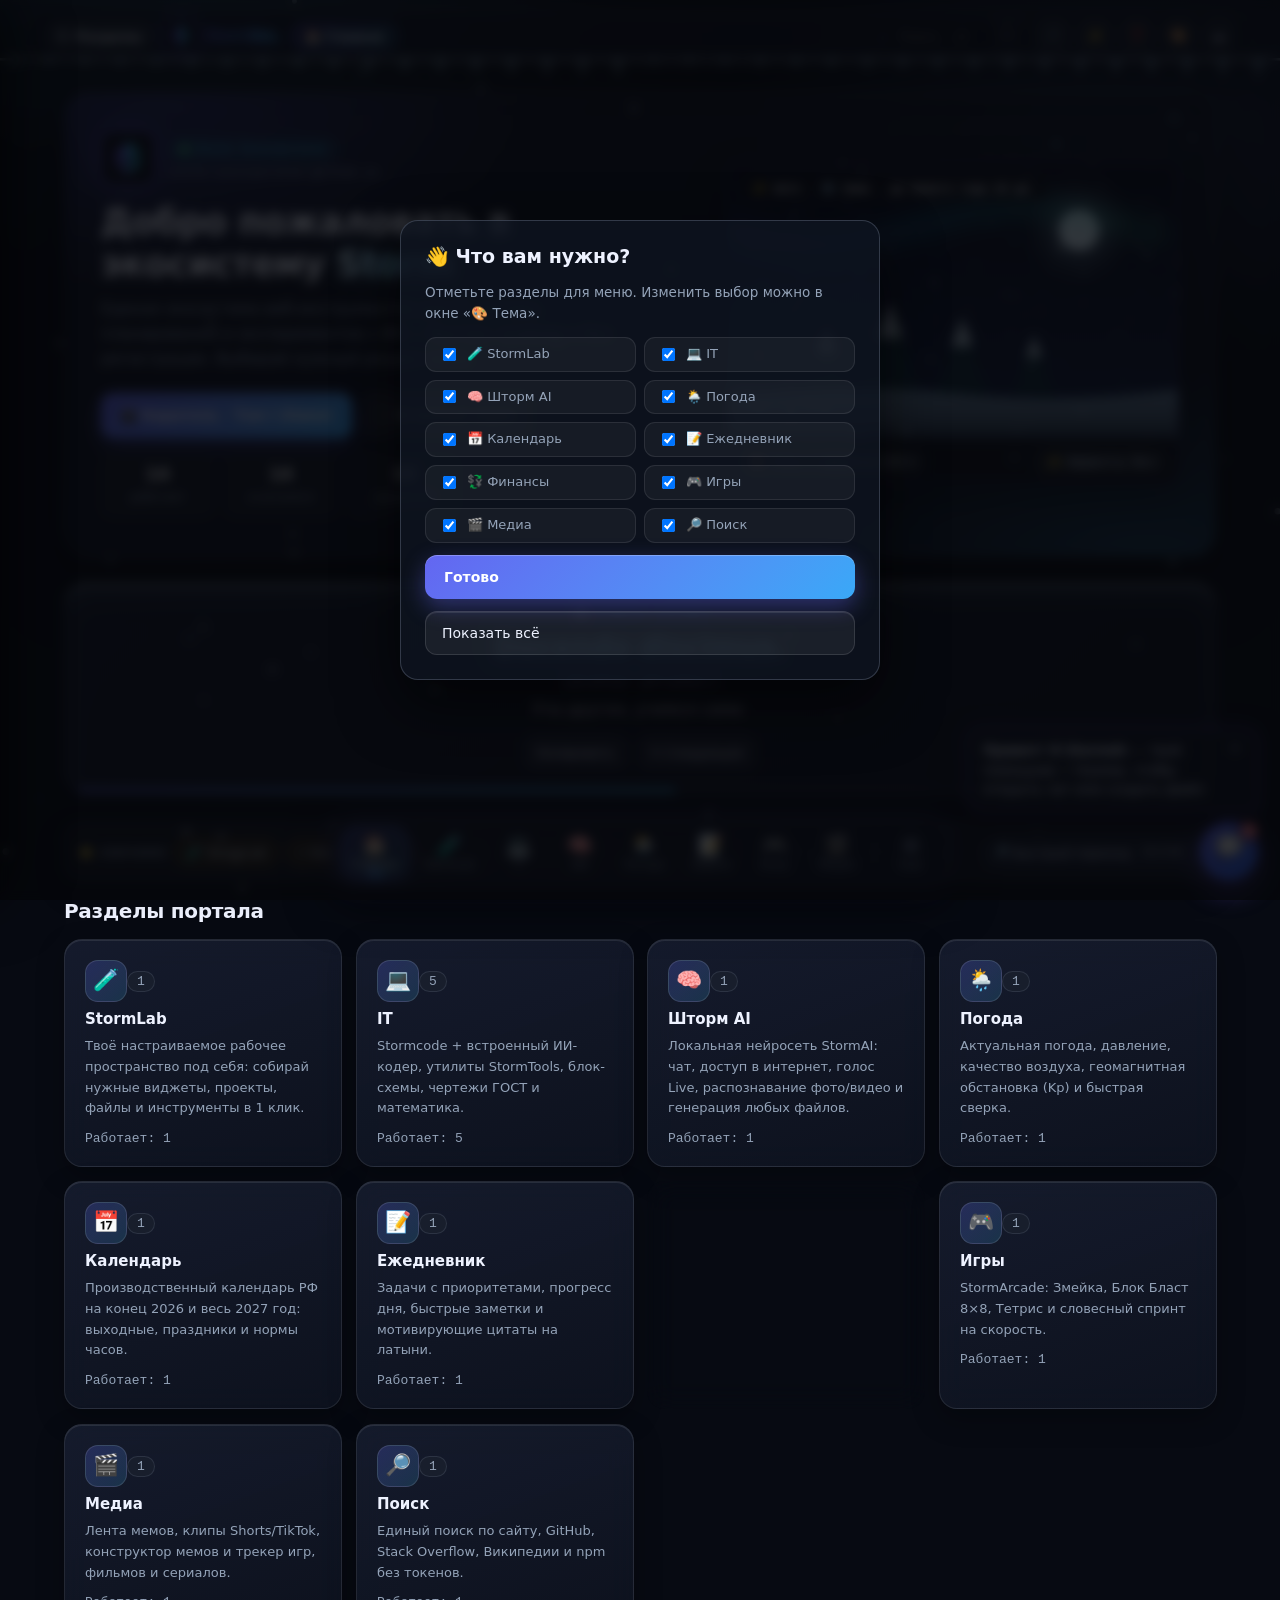
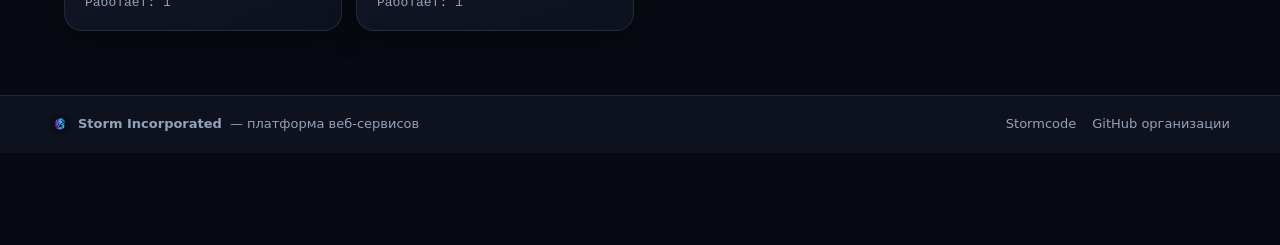
==== commit e0d43d6d: "Add files via upload" ====
--- a/index.html
+++ b/index.html
@@ -2440,6 +2440,33 @@
 body.light-mode .search-box input{background:#f1f5f9 !important;color:#0f172a !important;border-color:#cbd5e1 !important}
 body.light-mode .side-toggle-btn{background:#f1f5f9 !important;color:#0f172a !important;border-color:#cbd5e1 !important}
 
+
+/* === KARATEL VOICE CAST STUDIO === */
+.kr-v-modal{position:fixed;inset:0;z-index:120;background:rgba(4,6,12,.76);backdrop-filter:blur(10px);display:grid;place-items:center;padding:14px}
+.kr-v-modal[hidden]{display:none!important}
+.kr-v-card{width:min(740px,100%);max-height:86dvh;overflow-y:auto;background:rgba(14,18,30,.96);border:1px solid rgba(124,92,255,.45);border-radius:18px;padding:16px 18px;box-shadow:0 24px 64px rgba(0,0,0,.7);display:flex;flex-direction:column;gap:10px;color:#eef2ff;font:13.5px var(--sans)}
+.kr-v-head{display:flex;align-items:center;justify-content:space-between;gap:10px;border-bottom:1px solid rgba(255,255,255,.1);padding-bottom:10px}
+.kr-v-head b{font:700 16px var(--display)}
+.kr-v-head button,.kr-v-test{background:rgba(255,255,255,.07);border:1px solid rgba(255,255,255,.14);color:#fff;border-radius:9px;padding:5px 10px;cursor:pointer;font-size:12.5px}
+.kr-v-head button:hover,.kr-v-test:hover{border-color:#22d3ee;background:rgba(34,211,238,.18)}
+.kr-v-stat{font:12.5px var(--mono);color:#93c5fd;background:rgba(34,211,238,.09);border:1px solid rgba(34,211,238,.25);border-radius:10px;padding:8px 11px;line-height:1.45}
+.kr-v-mode-row label{display:flex;flex-wrap:wrap;align-items:center;gap:8px;font-size:13px;color:#cbd5e1}
+.kr-v-mode-row select,.kr-v-apibox input,.kr-v-sel,.kr-v-api{background:#090d17;color:#eef2ff;border:1px solid rgba(148,163,184,.25);border-radius:9px;padding:6px 9px;font:12.5px var(--sans)}
+.kr-v-apibox{display:flex;flex-wrap:wrap;gap:7px}
+.kr-v-apibox input{flex:1;min-width:150px}
+.kr-v-list{display:flex;flex-direction:column;gap:7px}
+.kr-v-row{display:grid;grid-template-columns:122px minmax(140px,1fr) 118px 118px 36px;gap:8px;align-items:center;padding:8px 10px;border-radius:12px;background:rgba(255,255,255,.035);border:1px solid rgba(255,255,255,.08)}
+.kr-v-who b{display:block;font-size:13px}
+.kr-v-who small{display:block;font-size:11px;color:#94a3b8}
+.kr-v-sl{display:flex;align-items:center;gap:4px;font:11.5px var(--mono);color:#cbd5e1}
+.kr-v-sl input{width:54px;accent-color:#7c5cff}
+.kr-v-sl span{min-width:28px;text-align:right;color:#22d3ee}
+@media (max-width:720px){
+  .kr-v-row{grid-template-columns:1fr 1fr;gap:6px}
+  .kr-v-who{grid-column:1/-1}
+  .kr-v-sel,.kr-v-api{grid-column:1/-1}
+}
+
 </style>
 <script src="https://accounts.google.com/gsi/client" async defer></script>
 </head>
@@ -2566,13 +2593,13 @@
       <h2 id="bannerTitle">Раздел IT</h2>
       <p id="bannerDesc">Инструменты для разработки, компиляции кода и повседневных задач программиста.</p>
     </div>
-    <div class="it-bar-left"><button class="btn-primary" id="bannerBackIdeBtn" type="button" style="padding:8px 14px;font-size:13px" hidden>⚡ Вернуться в Stormcode + ИИ</button><button class="btn-secondary" id="bannerItToolsBtn" type="button" style="padding:8px 14px;font-size:13px" hidden>🧰 Утилиты</button><button class="btn-secondary" id="bannerItLabBtn" type="button" style="padding:8px 14px;font-size:13px" hidden>🧪 Наука и Лаборатория</button><button class="btn-secondary" id="backHomeBtn" type="button">← На главную</button></div>
+    <div class="it-bar-left"><button class="btn-primary" id="bannerBackIdeBtn" type="button" style="padding:8px 14px;font-size:13px" hidden>⚡ Вернуться в Stormcode + ИИ</button><button class="btn-secondary" id="bannerItToolsBtn" type="button" style="padding:8px 14px;font-size:13px" hidden>🧰 Утилиты</button><button class="btn-secondary" id="bannerItDrawBtn" type="button" style="padding:8px 14px;font-size:13px" hidden>📐 Чертежи ГОСТ</button><button class="btn-secondary" id="backHomeBtn" type="button">← На главную</button></div>
   </section>
 
   <!-- Отдельный раздел «Штормовая» (полноэкранный ИИ-чат) -->
   
   <!-- Раздел «Рабочее пространство» (StormWorkspace — модульные связанные виджеты) -->
-  <section class="ws-wrap" id="workspaceSection" hidden aria-label="Рабочее пространство — конструктор проектов из виджетов">
+  <section class="ws-wrap" id="workspaceSection" hidden aria-label="StormLab — настраиваемое рабочее пространство под себя">
     <div class="ws-topbar">
       <div class="ws-proj-row" id="wsProjTabs" role="tablist" aria-label="Проекты"></div>
       <div class="lab-controls">
@@ -3862,7 +3889,8 @@
     <div class="modal-body" style="display:flex;flex-direction:column;gap:10px">
       <p style="margin:0;color:var(--dim);font-size:13.5px">Быстрая карта всех возможностей сайта — нажми на любой раздел, чтобы сразу туда перейти:</p>
       <div class="ai-files" id="guideList">
-        <div class="ai-file-chip"><span><b>💻 IT</b> — компилятор Stormcode, ИИ-кодер, утилиты, антиплагиат</span><button type="button" data-gsec="it">Открыть</button></div>
+        <div class="ai-file-chip"><span><b>🧪 StormLab</b> — настраиваемое рабочее пространство с виджетами в 1 клик</span><button type="button" data-gsec="workspace">Открыть</button></div>
+        <div class="ai-file-chip"><span><b>💻 IT</b> — Stormcode + ИИ-кодер, Чертежи ГОСТ, Блок-схемы, PDF/Фото, Отчёт ГОСТ, Diff, Сниппеты</span><button type="button" data-gsec="it">Открыть</button></div>
         <div class="ai-file-chip"><span><b>🧠 Шторм AI</b> — чат с ИИ, поиск в интернете, голос, создание файлов</span><button type="button" data-gsec="stormai">Открыть</button></div>
         <div class="ai-file-chip"><span><b>🌦️ Погода</b> — прогноз, качество воздуха, магнитные бури</span><button type="button" data-gsec="weather">Открыть</button></div>
         <div class="ai-file-chip"><span><b>📅 Календарь</b> — рабочие дни и праздники РФ, нормы часов</span><button type="button" data-gsec="calendar">Открыть</button></div>
@@ -5431,9 +5459,9 @@
 
   $('bannerBackIdeBtn').hidden = !isItNonIde;
   $('bannerItToolsBtn').hidden = !(state.section === 'it' && state.itMode === 'catalog');
-  $('bannerItLabBtn').hidden = !(state.section === 'it' && state.itMode === 'tools');
+  $('bannerItDrawBtn').hidden = !(state.section === 'it' && state.itMode === 'tools');
   if (!isHome) {
-    $('bannerTitle').textContent = isTools ? '🧰 IT · StormTools (Утилиты)' : isFlow ? '🔀 IT · Блок-схемы' : isDraw ? '📐 IT · Чертежи ГОСТ' : isMath ? '∑ IT · StormMath' : (state.section === 'it' ? '🧪 IT · Наука и лаборатория' : `${sec.icon} Раздел «${sec.name}»`);
+    $('bannerTitle').textContent = isTools ? '🧰 IT · StormTools (Утилиты)' : isFlow ? '🔀 IT · Блок-схемы' : isDraw ? '📐 IT · Чертежи ГОСТ' : isMath ? '∑ IT · StormMath' : (state.section === 'it' ? '💻 Раздел IT' : `${sec.icon} Раздел «${sec.name}»`);
     $('bannerDesc').textContent = sec.desc;
     $('catalogTitle').textContent = state.section === 'it' ? 'Инструменты и лаборатория IT' : `Сервисы раздела «${sec.name}»`;
   } else {
@@ -7761,7 +7789,7 @@
 $('itTabTools').addEventListener('click', () => { state.itMode = 'tools'; setSection('it'); });
 $('bannerBackIdeBtn').addEventListener('click', () => { state.itMode = 'ide'; setSection('it'); });
 $('bannerItToolsBtn').addEventListener('click', () => { state.itMode = 'tools'; setSection('it'); });
-$('bannerItLabBtn').addEventListener('click', () => { state.itMode = 'catalog'; setSection('it'); });
+$('bannerItDrawBtn').addEventListener('click', () => { state.itMode = 'draw'; setSection('it'); });
 $('coderSettingsToggle').addEventListener('click', () => { $('coderSettings').hidden = !$('coderSettings').hidden; });
 
 async function connectCoderLmStudio() {
@@ -13120,69 +13148,212 @@
   const hash = n => { const x = Math.sin(n * 127.1) * 43758.5453; return x - Math.floor(x); };
 
   const SPEAKER_COLORS = { M: '#7fd8ff', E: '#f6c453', F: '#ff9f5a', I: '#f5d061', G: '#ff6b6b', O: '#cbd5e1' };
+  const VOICE_ROLES = [
+    { key: '',  label: 'Рассказчик', hint: 'спокойный киношный', sample: 'Ночь опустилась на столицу, и тени сомкнулись вокруг кузницы.' },
+    { key: 'M', label: 'Маркус',     hint: 'уверенный герой',    sample: 'Я не отступлю. Мы доведём это дело до конца.' },
+    { key: 'E', label: 'Эриан',      hint: 'живой, молодой',     sample: 'Маркус, ты серьёзно собрался идти туда прямо сейчас?' },
+    { key: 'F', label: 'Отец',       hint: 'низкий, суровый',    sample: 'Сталь помнит каждый удар молота. Не забывай, кто ты.' },
+    { key: 'I', label: 'Император',  hint: 'глубокий, властный', sample: 'Империя не просит верности. Она её требует.' },
+    { key: 'G', label: 'Генерал',    hint: 'резкий, командный',  sample: 'Всем подразделениям занять позиции! Огонь по готовности!' },
+    { key: 'O', label: 'Мастер',     hint: 'рабочий, ровный',    sample: 'Сплав готов. Осталось закалить клинок и проверить баланс.' }
+  ];
   const VOICE_PROFILES = {
-    '': { pitch: 0.90, rate: 0.96, slot: 0, pref: 'narr'  }, // Рассказчик — спокойный киношный
-    M:  { pitch: 1.00, rate: 1.05, slot: 1, pref: 'male'  }, // Маркус — уверенный, собранный
-    E:  { pitch: 1.22, rate: 1.09, slot: 2, pref: 'young' }, // Эриан — более высокий, живой
-    F:  { pitch: 0.72, rate: 0.88, slot: 3, pref: 'deep'  }, // Отец — низкий, хрипловатый
-    I:  { pitch: 0.64, rate: 0.83, slot: 4, pref: 'deep'  }, // Император — глубокий, властный
-    G:  { pitch: 0.80, rate: 1.12, slot: 5, pref: 'deep'  }, // Генерал — резкий, командный
-    O:  { pitch: 1.08, rate: 0.98, slot: 6, pref: 'male'  }  // Мастер — нейтральный рабочий
+    '': { pitch: 0.94, rate: 0.96, slot: 0, pref: 'narr',  apiVoice: 'onyx'  }, // Рассказчик — ровный, киношный
+    M:  { pitch: 1.00, rate: 1.02, slot: 1, pref: 'male',  apiVoice: 'echo'  }, // Маркус — уверенный
+    E:  { pitch: 1.12, rate: 1.05, slot: 2, pref: 'young', apiVoice: 'nova'  }, // Эриан — живой, чуть выше
+    F:  { pitch: 0.84, rate: 0.91, slot: 3, pref: 'deep',  apiVoice: 'fable' }, // Отец — ниже, спокойный
+    I:  { pitch: 0.78, rate: 0.87, slot: 4, pref: 'deep',  apiVoice: 'ash'   }, // Император — глубокий, весомый
+    G:  { pitch: 0.88, rate: 1.07, slot: 5, pref: 'deep',  apiVoice: 'alloy' }, // Генерал — чёткий, командный
+    O:  { pitch: 1.04, rate: 0.98, slot: 6, pref: 'male',  apiVoice: 'sage'  }  // Мастер — нейтральный
   };
-
-  // ---------- озвучка (Web Speech API, разные голоса для персонажей) ----------
+  const KR_VOICE_STORE = 'storm_kr_voices_v3';
+  let krVoiceCfg = { mode: 'browser', apiUrl: 'http://localhost:8880/v1/audio/speech', apiKey: '', apiModel: 'tts-1', roles: {} };
+  try {
+    const saved = JSON.parse(localStorage.getItem(KR_VOICE_STORE) || 'null');
+    if (saved && typeof saved === 'object') {
+      krVoiceCfg = { ...krVoiceCfg, ...saved, roles: { ...(saved.roles || {}) } };
+    }
+  } catch {}
+  function saveKrVoiceCfg() {
+    try { localStorage.setItem(KR_VOICE_STORE, JSON.stringify(krVoiceCfg)); } catch {}
+  }
+
+  // ---------- продвинутая многоголосая озвучка (Neural / OS Voices + просодия + TTS API) ----------
+  let krAudioEl = null, krAudioUrl = '', krChunkTimer = 0, krKeepAlive = 0, krAbort = null;
+  function scoreRuVoice(v) {
+    const n = (v.name || '').toLowerCase();
+    let sc = 0;
+    if (/online|natural|neural|wavenet|studio/i.test(n)) sc += 60;
+    if (/dmitry|svetlana|dariya|pavel|yuri|maxim|irina|milena|katya|elena|anna|tatiana/i.test(n)) sc += 25;
+    if (/microsoft|apple|yandex|rhvoice|silero/i.test(n)) sc += 15;
+    // Google русский в Chrome часто игнорирует pitch — ставим ниже локальных/нейро-голосов, если есть выбор
+    if (/google русский/i.test(n)) sc -= 12;
+    if (v.localService) sc += 5;
+    return sc;
+  }
   function refreshVoices() {
     if (!window.speechSynthesis) return;
     const all = speechSynthesis.getVoices() || [];
-    ruVoices = all.filter(v => /^ru/i.test(v.lang));
+    ruVoices = all
+      .filter(v => /^ru/i.test(v.lang) || /russian|русск/i.test(v.name || ''))
+      .sort((a, b) => scoreRuVoice(b) - scoreRuVoice(a));
+    if (typeof renderKrVoiceCast === 'function' && $id('krVoiceModal') && !$id('krVoiceModal').hidden) {
+      renderKrVoiceCast();
+    }
   }
   if (window.speechSynthesis) {
     refreshVoices();
     speechSynthesis.onvoiceschanged = refreshVoices;
+    setTimeout(refreshVoices, 400);
+    setTimeout(refreshVoices, 1500);
+  }
+  function getRoleConf(whoKey) {
+    const k = whoKey || '';
+    const base = VOICE_PROFILES[k] || VOICE_PROFILES[''];
+    const custom = (krVoiceCfg.roles && krVoiceCfg.roles[k]) || {};
+    return {
+      voiceName: custom.voiceName || '',
+      pitch: Number.isFinite(+custom.pitch) ? +custom.pitch : base.pitch,
+      rate:  Number.isFinite(+custom.rate)  ? +custom.rate  : base.rate,
+      apiVoice: custom.apiVoice || base.apiVoice,
+      pref: base.pref,
+      slot: base.slot
+    };
   }
   function pickVoice(whoKey) {
     if (!ruVoices.length) refreshVoices();
     if (!ruVoices.length) return null;
-    const prof = VOICE_PROFILES[whoKey || ''] || VOICE_PROFILES[''];
-    const byName = rx => ruVoices.find(v => rx.test(v.name));
-    if (ruVoices.length >= 3) {
-      // Распределяем разные доступные голоса системы по ролям
-      if (prof.pref === 'deep') return byName(/dmitry|pavel|yuri|maxim|aleks/i) || ruVoices[prof.slot % ruVoices.length];
-      if (prof.pref === 'young') return byName(/irina|svetlana|milena|katya|elena|anna/i) || ruVoices[prof.slot % ruVoices.length];
-      return ruVoices[prof.slot % ruVoices.length];
-    }
-    if (ruVoices.length === 2) {
-      return (prof.pref === 'young' || whoKey === 'E' || whoKey === '') ? ruVoices[1] : ruVoices[0];
-    }
-    return ruVoices[0];
+    const conf = getRoleConf(whoKey);
+    if (conf.voiceName) {
+      const exact = ruVoices.find(v => v.name === conf.voiceName);
+      if (exact) return exact;
+    }
+    const maleRx = /dmitry|pavel|yuri|maxim|aleks|sergey|boris|igor|artem|evgeny|male|муж/i;
+    const femRx  = /svetlana|dariya|irina|milena|katya|elena|anna|tatiana|alyona|female|жен/i;
+    const males = ruVoices.filter(v => maleRx.test(v.name));
+    const fems  = ruVoices.filter(v => femRx.test(v.name));
+    if (conf.pref === 'young' && fems.length) return fems[conf.slot % fems.length];
+    if ((conf.pref === 'deep' || conf.pref === 'male') && males.length) return males[conf.slot % males.length];
+    if (conf.pref === 'narr' && males.length) return males[0];
+    return ruVoices[conf.slot % ruVoices.length];
+  }
+  function splitExpressiveChunks(text) {
+    const clean = String(text || '').replace(/\s+/g, ' ').trim();
+    if (!clean) return [];
+    const parts = clean.match(/[^.!?…]+[.!?…]+|[^.!?…]+$/g) || [clean];
+    const out = [];
+    for (const raw of parts) {
+      const s = raw.trim();
+      if (!s) continue;
+      if (s.length <= 155) { out.push(s); continue; }
+      const sub = s.split(/(?<=,|;|:)\s+/);
+      let buf = '';
+      for (const piece of sub) {
+        if ((buf + ' ' + piece).trim().length > 145 && buf) { out.push(buf.trim()); buf = piece; }
+        else buf = (buf ? buf + ' ' : '') + piece;
+      }
+      if (buf.trim()) out.push(buf.trim());
+    }
+    return out;
   }
   function stopSpeech() {
     speechSeq++;
     isSpeaking = false;
+    clearTimeout(krChunkTimer); krChunkTimer = 0;
+    clearInterval(krKeepAlive); krKeepAlive = 0;
+    if (krAbort) { try { krAbort.abort(); } catch {} krAbort = null; }
+    if (krAudioEl) { try { krAudioEl.pause(); krAudioEl.src = ''; } catch {} }
+    if (krAudioUrl) { try { URL.revokeObjectURL(krAudioUrl); } catch {} krAudioUrl = ''; }
     const eq = $id('krEq');
     if (eq) eq.hidden = true;
     try { window.speechSynthesis && speechSynthesis.cancel(); } catch {}
     updateAudioDuck();
   }
-  function speakBeat(b) {
-    stopSpeech();
-    speakEndedAt = 0;
-    if (!voiceOn || !window.speechSynthesis || !root || root.hidden) return;
-    const raw = b.card
-      ? (b.end ? b.text : `Глава ${b.c + 1}. ${b.text}`)
-      : b.text.replace(/^—\s*/, '').replace(/\s*—\s*/g, ', ');
-    if (!raw.trim()) return;
-    const mySeq = speechSeq;
+  function speakBrowserText(raw, whoKey, mySeq, isTest) {
+    if (!window.speechSynthesis) return;
+    if (!ruVoices.length) refreshVoices();
+    const conf = getRoleConf(whoKey);
+    const v = pickVoice(whoKey);
+    const chunks = splitExpressiveChunks(raw);
+    if (!chunks.length) return;
+    let idx = 0;
+    const finishAll = () => {
+      if (mySeq !== speechSeq) return;
+      clearInterval(krKeepAlive); krKeepAlive = 0;
+      isSpeaking = false;
+      if (!isTest) speakEndedAt = bt;
+      const eq = $id('krEq'); if (eq) eq.hidden = true;
+      updateAudioDuck();
+    };
+    const nextChunk = () => {
+      if (mySeq !== speechSeq) return;
+      if (idx >= chunks.length) { finishAll(); return; }
+      const seg = chunks[idx++];
+      let pitchMod = 0, rateMod = 1;
+      if (/!/.test(seg)) { pitchMod += 0.05; rateMod *= 1.04; }
+      else if (/\?/.test(seg)) { pitchMod += 0.06; rateMod *= 1.01; }
+      else if (/…|\.\.\./.test(seg)) { pitchMod -= 0.04; rateMod *= 0.93; }
+      try {
+        const utt = new SpeechSynthesisUtterance(seg);
+        utt.lang = (v && v.lang) || 'ru-RU';
+        if (v) utt.voice = v;
+        utt.pitch = Math.min(1.26, Math.max(0.72, conf.pitch + pitchMod));
+        utt.rate = Math.min(1.45, Math.max(0.78, conf.rate * rateMod * (isTest ? 1 : speedMult)));
+        utt.volume = 1;
+        utt.onstart = () => {
+          if (mySeq !== speechSeq) return;
+          isSpeaking = true;
+          const eq = $id('krEq'); if (eq) eq.hidden = false;
+          updateAudioDuck();
+        };
+        const onChunkEnd = () => {
+          if (mySeq !== speechSeq) return;
+          if (idx < chunks.length) {
+            krChunkTimer = setTimeout(nextChunk, /…|\.\.\./.test(seg) ? 290 : 175);
+          } else {
+            finishAll();
+          }
+        };
+        utt.onend = onChunkEnd;
+        utt.onerror = onChunkEnd;
+        speechSynthesis.speak(utt);
+      } catch {
+        finishAll();
+      }
+    };
+    // Fix Chrome 15-sec speechSynthesis pause bug
+    krKeepAlive = setInterval(() => {
+      if (mySeq !== speechSeq) { clearInterval(krKeepAlive); return; }
+      try { if (speechSynthesis.speaking && !speechSynthesis.paused) { speechSynthesis.pause(); speechSynthesis.resume(); } } catch {}
+    }, 10000);
+    nextChunk();
+  }
+  async function speakApiText(raw, whoKey, mySeq, isTest) {
+    const conf = getRoleConf(whoKey);
+    const url = (krVoiceCfg.apiUrl || '').trim();
+    if (!url) { speakBrowserText(raw, whoKey, mySeq, isTest); return; }
     try {
-      const utt = new SpeechSynthesisUtterance(raw);
-      utt.lang = 'ru-RU';
-      const prof = VOICE_PROFILES[b.who || ''] || VOICE_PROFILES[''];
-      const v = pickVoice(b.who || '');
-      if (v) utt.voice = v;
-      utt.pitch = prof.pitch;
-      utt.rate = Math.min(1.5, Math.max(0.75, prof.rate * speedMult));
-      utt.volume = 1;
-      utt.onstart = () => {
+      krAbort = new AbortController();
+      const headers = { 'Content-Type': 'application/json' };
+      if ((krVoiceCfg.apiKey || '').trim()) headers['Authorization'] = 'Bearer ' + krVoiceCfg.apiKey.trim();
+      const res = await fetch(url, {
+        method: 'POST',
+        headers,
+        signal: krAbort.signal,
+        body: JSON.stringify({
+          model: (krVoiceCfg.apiModel || 'tts-1').trim(),
+          input: raw,
+          voice: conf.apiVoice || 'onyx',
+          speed: Math.min(1.5, Math.max(0.75, conf.rate * (isTest ? 1 : speedMult)))
+        })
+      });
+      if (!res.ok) throw new Error('HTTP ' + res.status);
+      const blob = await res.blob();
+      if (mySeq !== speechSeq) return;
+      krAudioUrl = URL.createObjectURL(blob);
+      if (!krAudioEl) krAudioEl = new Audio();
+      krAudioEl.src = krAudioUrl;
+      krAudioEl.onplay = () => {
         if (mySeq !== speechSeq) return;
         isSpeaking = true;
         const eq = $id('krEq'); if (eq) eq.hidden = false;
@@ -13191,14 +13362,139 @@
       const done = () => {
         if (mySeq !== speechSeq) return;
         isSpeaking = false;
-        speakEndedAt = bt;
+        if (!isTest) speakEndedAt = bt;
         const eq = $id('krEq'); if (eq) eq.hidden = true;
         updateAudioDuck();
       };
-      utt.onend = done;
-      utt.onerror = done;
-      speechSynthesis.speak(utt);
-    } catch {}
+      krAudioEl.onended = done;
+      krAudioEl.onerror = () => { if (mySeq === speechSeq) speakBrowserText(raw, whoKey, mySeq, isTest); };
+      await krAudioEl.play();
+    } catch {
+      if (mySeq === speechSeq) speakBrowserText(raw, whoKey, mySeq, isTest);
+    }
+  }
+  function speakTestRole(whoKey) {
+    stopSpeech();
+    const mySeq = speechSeq;
+    const role = VOICE_ROLES.find(r => r.key === (whoKey || '')) || VOICE_ROLES[0];
+    if (krVoiceCfg.mode === 'api') speakApiText(role.sample, whoKey, mySeq, true);
+    else speakBrowserText(role.sample, whoKey, mySeq, true);
+  }
+  let krPreloadEl = null;
+  function speakMp3OrFallback(idx, raw, whoKey, mySeq) {
+    const file = 'audio/karatel/b' + String(idx).padStart(3, '0') + '.mp3';
+    if (!krAudioEl) krAudioEl = new Audio();
+    let fellBack = false;
+    const fallback = () => {
+      if (fellBack || mySeq !== speechSeq) return;
+      fellBack = true;
+      speakBrowserText(raw, whoKey, mySeq, false);
+    };
+    krAudioEl.onplay = () => {
+      if (mySeq !== speechSeq) return;
+      isSpeaking = true;
+      const eq = $id('krEq'); if (eq) eq.hidden = false;
+      updateAudioDuck();
+      if (idx + 1 < beats.length) {
+        if (!krPreloadEl) krPreloadEl = new Audio();
+        krPreloadEl.preload = 'auto';
+        krPreloadEl.src = 'audio/karatel/b' + String(idx + 1).padStart(3, '0') + '.mp3';
+      }
+    };
+    krAudioEl.onended = () => {
+      if (mySeq !== speechSeq) return;
+      isSpeaking = false;
+      speakEndedAt = bt;
+      const eq = $id('krEq'); if (eq) eq.hidden = true;
+      updateAudioDuck();
+    };
+    krAudioEl.onerror = fallback;
+    try {
+      krAudioEl.src = file;
+      krAudioEl.playbackRate = Math.min(1.6, Math.max(0.75, speedMult));
+      const p = krAudioEl.play();
+      if (p && typeof p.catch === 'function') p.catch(fallback);
+    } catch {
+      fallback();
+    }
+  }
+  function speakBeat(b) {
+    stopSpeech();
+    speakEndedAt = 0;
+    if (!voiceOn || !root || root.hidden) return;
+    const raw = b.card
+      ? (b.end ? b.text : `Глава ${b.c + 1}. ${b.text}`)
+      : b.text.replace(/^—\s*/, '').replace(/\s*—\s*/g, ', ');
+    if (!raw.trim()) return;
+    const mySeq = speechSeq;
+    if (krVoiceCfg.mode === 'mp3') speakMp3OrFallback(i, raw, b.who || '', mySeq);
+    else if (krVoiceCfg.mode === 'api') speakApiText(raw, b.who || '', mySeq, false);
+    else speakBrowserText(raw, b.who || '', mySeq, false);
+  }
+
+  function renderKrVoiceCast() {
+    const body = $id('krVoiceCastBody');
+    if (!body) return;
+    refreshVoices();
+    const stat = $id('krVoiceStat');
+    if (stat) {
+      stat.textContent = ruVoices.length >= 2
+        ? `Найдено русских голосов: ${ruVoices.length} · назначены по ролям`
+        : ruVoices.length === 1
+          ? `В браузере только 1 русский голос (${ruVoices[0].name}) — персонажи различаются тоном и темпом. Для разных нейро-голосов открой сайт в Microsoft Edge или подключи TTS API ниже.`
+          : 'Русские системные голоса не найдены — подключи TTS API ниже или открой в Edge/Chrome.';
+    }
+    const modeSel = $id('krTtsMode');
+    if (modeSel) modeSel.value = krVoiceCfg.mode;
+    const apiBox = $id('krTtsApiBox');
+    if (apiBox) apiBox.hidden = krVoiceCfg.mode !== 'api';
+    if ($id('krTtsApiUrl')) $id('krTtsApiUrl').value = krVoiceCfg.apiUrl || '';
+    if ($id('krTtsApiKey')) $id('krTtsApiKey').value = krVoiceCfg.apiKey || '';
+    if ($id('krTtsApiModel')) $id('krTtsApiModel').value = krVoiceCfg.apiModel || 'tts-1';
+
+    body.replaceChildren();
+    VOICE_ROLES.forEach(role => {
+      const conf = getRoleConf(role.key);
+      const row = document.createElement('div');
+      row.className = 'kr-v-row';
+      const opts = ['<option value="">Авто (' + (pickVoice(role.key)?.name?.slice(0, 28) || 'системный') + ')</option>']
+        .concat(ruVoices.map(v => `<option value="${v.name.replace(/"/g, '&quot;')}"${conf.voiceName === v.name ? ' selected' : ''}>${v.name}</option>`))
+        .join('');
+      row.innerHTML = `
+        <div class="kr-v-who"><b style="color:${SPEAKER_COLORS[role.key] || '#e2e8f0'}">${role.label}</b><small>${role.hint}</small></div>
+        <select class="kr-v-sel" data-rk="${role.key}" ${krVoiceCfg.mode === 'api' ? 'hidden' : ''}>${opts}</select>
+        <input class="kr-v-api" data-rk="${role.key}" type="text" value="${conf.apiVoice}" placeholder="voice id (onyx, ru-RU-DmitryNeural)" ${krVoiceCfg.mode === 'api' ? '' : 'hidden'}>
+        <label class="kr-v-sl">Тон <input type="range" min="0.5" max="1.5" step="0.02" value="${conf.pitch}" data-rk="${role.key}" data-prop="pitch"><span>${conf.pitch.toFixed(2)}</span></label>
+        <label class="kr-v-sl">Темп <input type="range" min="0.75" max="1.35" step="0.02" value="${conf.rate}" data-rk="${role.key}" data-prop="rate"><span>${conf.rate.toFixed(2)}</span></label>
+        <button type="button" class="kr-v-test" data-test="${role.key}">▶</button>
+      `;
+      body.append(row);
+    });
+    body.querySelectorAll('.kr-v-sel').forEach(sel => {
+      sel.onchange = () => {
+        const k = sel.dataset.rk;
+        krVoiceCfg.roles[k] = { ...(krVoiceCfg.roles[k] || {}), voiceName: sel.value };
+        saveKrVoiceCfg();
+      };
+    });
+    body.querySelectorAll('.kr-v-api').forEach(inp => {
+      inp.onchange = () => {
+        const k = inp.dataset.rk;
+        krVoiceCfg.roles[k] = { ...(krVoiceCfg.roles[k] || {}), apiVoice: inp.value.trim() };
+        saveKrVoiceCfg();
+      };
+    });
+    body.querySelectorAll('input[type="range"]').forEach(rng => {
+      rng.oninput = () => {
+        const k = rng.dataset.rk, p = rng.dataset.prop;
+        rng.nextElementSibling.textContent = (+rng.value).toFixed(2);
+        krVoiceCfg.roles[k] = { ...(krVoiceCfg.roles[k] || {}), [p]: +rng.value };
+        saveKrVoiceCfg();
+      };
+    });
+    body.querySelectorAll('.kr-v-test').forEach(btn => {
+      btn.onclick = () => speakTestRole(btn.dataset.test);
+    });
   }
 
   // ---------- кисти и эффекты ----------
@@ -14236,6 +14532,7 @@
   <button id="krAuto" type="button" class="on">⏸ Пауза</button>
   <button id="krSpeed" type="button" title="Скорость кино и речи">1×</button>
   <button id="krVoice" type="button" class="on" title="Многоголосая озвучка повествования и диалогов (V)">🗣️ Озвучка</button>
+  <button id="krVoiceCastBtn" type="button" title="Настройка голосов персонажей и TTS API">🎭 Голоса</button>
   <button id="krSound" type="button" class="on" title="Музыка и звуки окружения">🔊 Звуки</button>
   <button id="krCinemaBtn" type="button" class="on" title="Кино-полосы и автоскрытие панели (C)">🎞 Кино</button>
   <button id="krFs" type="button" title="Полноэкранный режим (F)">⛶ Экран</button>
@@ -14243,7 +14540,34 @@
 <div id="krCard"></div>
 <div id="krBox" aria-live="polite"><div class="kr-who-row"><span id="krWho"></span><span class="kr-eq" id="krEq" hidden><i></i><i></i><i></i></span></div><div id="krText"></div></div>
 <div class="kr-nav"><button id="krPrev" type="button">← Назад</button><button id="krNext" type="button">Дальше →</button></div>
-<div class="kr-line" id="krBar"></div>`;
+<div class="kr-line" id="krBar"></div>
+<div id="krVoiceModal" class="kr-v-modal" hidden>
+  <div class="kr-v-card">
+    <div class="kr-v-head">
+      <b>🎭 Студия озвучки · Каратель</b>
+      <div style="display:flex;gap:6px">
+        <button id="krVoiceReset" type="button">↺ Сброс</button>
+        <button id="krVoiceClose" type="button">✕</button>
+      </div>
+    </div>
+    <div id="krVoiceStat" class="kr-v-stat">Загрузка голосов…</div>
+    <div class="kr-v-mode-row">
+      <label>Движок озвучки:
+        <select id="krTtsMode">
+          <option value="browser">🎙️ Встроенная озвучка (автоподбор голосов)</option>
+          <option value="mp3">🎧 Локальные MP3 (папка audio/karatel)</option>
+          <option value="api">🤖 Внешний Neural TTS API (/v1/audio/speech)</option>
+        </select>
+      </label>
+    </div>
+    <div id="krTtsApiBox" class="kr-v-apibox" hidden>
+      <input id="krTtsApiUrl" type="text" placeholder="URL (напр. http://localhost:8880/v1/audio/speech)">
+      <input id="krTtsApiModel" type="text" placeholder="Модель (tts-1 / kokoro / silero)" style="max-width:130px">
+      <input id="krTtsApiKey" type="password" placeholder="API Key (если нужен)" style="max-width:140px">
+    </div>
+    <div id="krVoiceCastBody" class="kr-v-list"></div>
+  </div>
+</div>`;
     document.body.append(root);
     cv = $id('krCv'); g = cv.getContext('2d');
     STORY.forEach((ch, c) => $id('krChap').add(new Option(`Глава ${c + 1}. ${ch.title}`, c)));
@@ -14265,6 +14589,18 @@
       if (voiceOn) speakBeat(beats[i]); else stopSpeech();
       bumpUi();
     };
+    $id('krVoiceCastBtn').onclick = () => {
+      const m = $id('krVoiceModal');
+      m.hidden = !m.hidden;
+      if (!m.hidden) { renderKrVoiceCast(); clearTimeout(uiTimer); root.classList.remove('kr-idle'); }
+    };
+    $id('krVoiceClose').onclick = () => { $id('krVoiceModal').hidden = true; stopSpeech(); bumpUi(); };
+    $id('krVoiceModal').onclick = e => { if (e.target === $id('krVoiceModal')) { $id('krVoiceModal').hidden = true; stopSpeech(); bumpUi(); } };
+    $id('krVoiceReset').onclick = () => { krVoiceCfg.roles = {}; saveKrVoiceCfg(); renderKrVoiceCast(); };
+    $id('krTtsMode').onchange = e => { krVoiceCfg.mode = e.target.value; saveKrVoiceCfg(); renderKrVoiceCast(); };
+    $id('krTtsApiUrl').onchange = e => { krVoiceCfg.apiUrl = e.target.value.trim(); saveKrVoiceCfg(); };
+    $id('krTtsApiKey').onchange = e => { krVoiceCfg.apiKey = e.target.value.trim(); saveKrVoiceCfg(); };
+    $id('krTtsApiModel').onchange = e => { krVoiceCfg.apiModel = e.target.value.trim(); saveKrVoiceCfg(); };
     $id('krSound').onclick = e => {
       sound = !sound;
       if (sound) { audio(); ac && ac.resume(); playSfx('step'); }
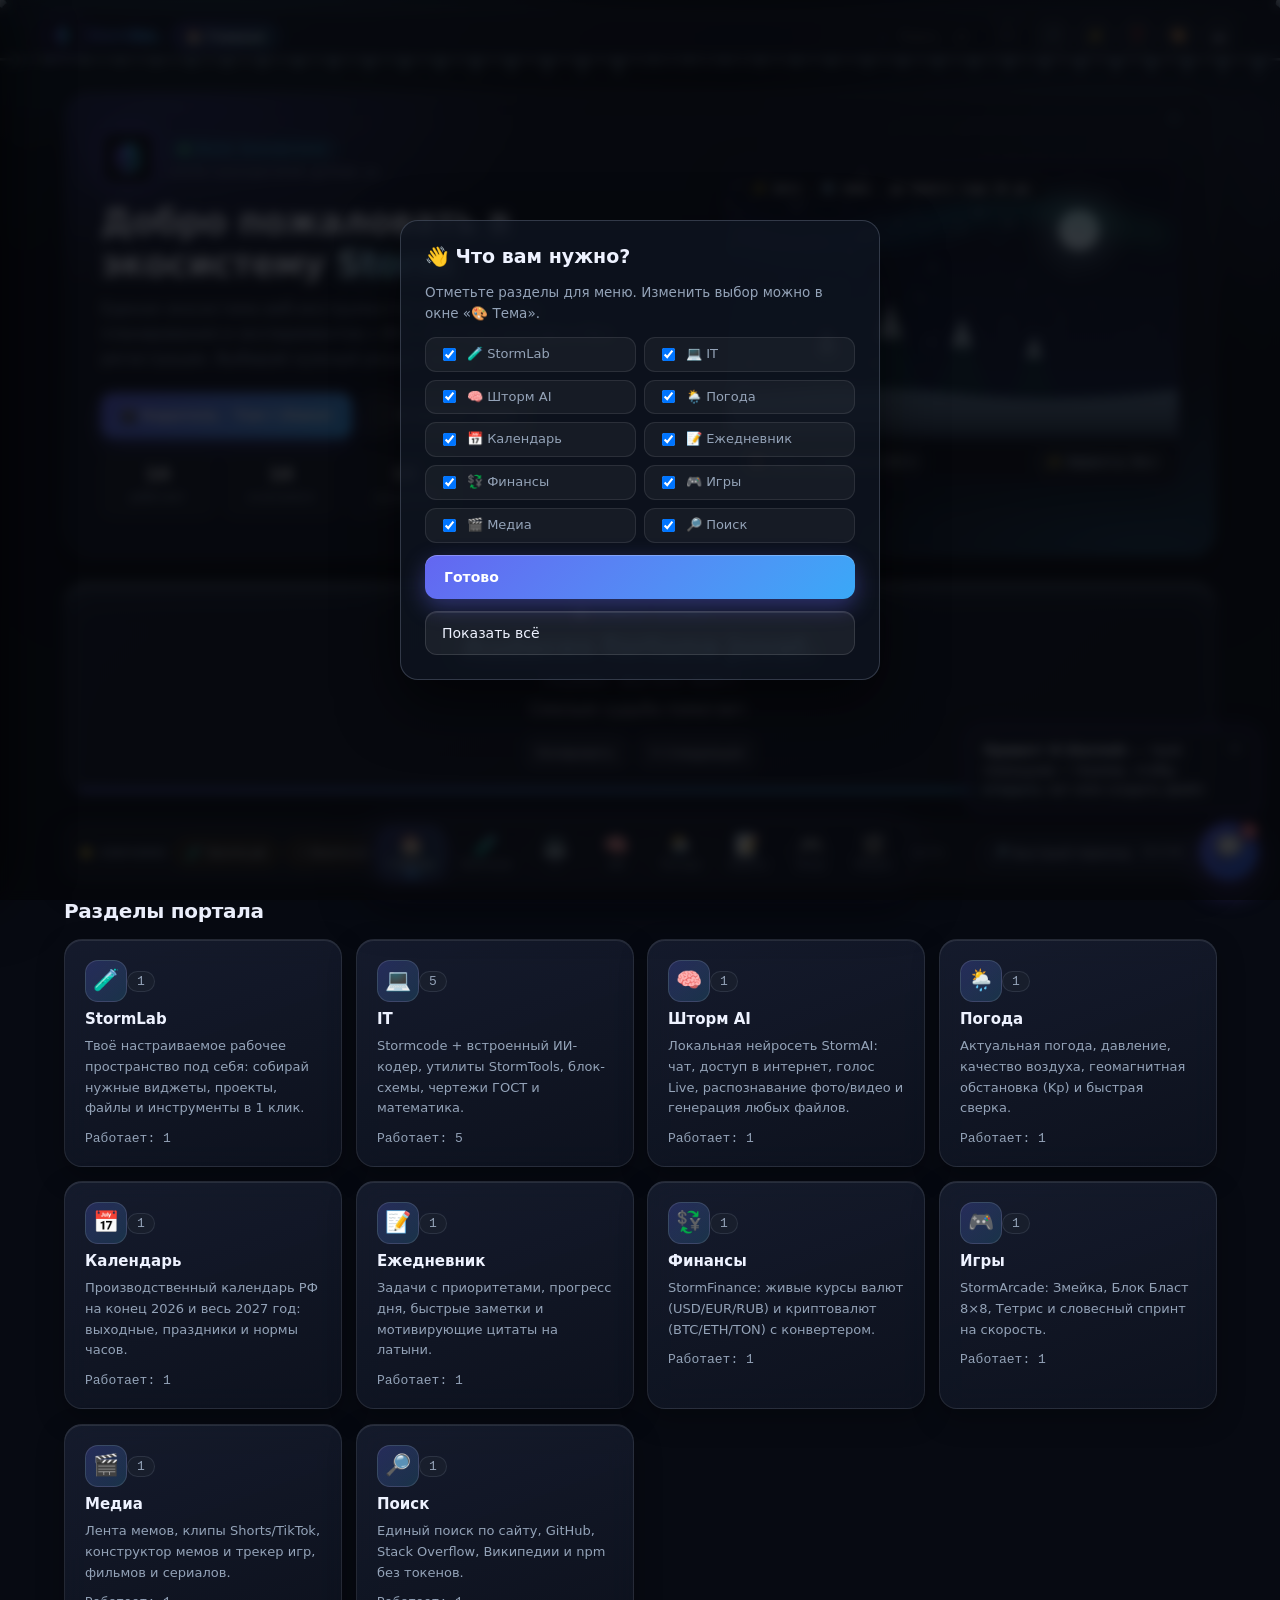
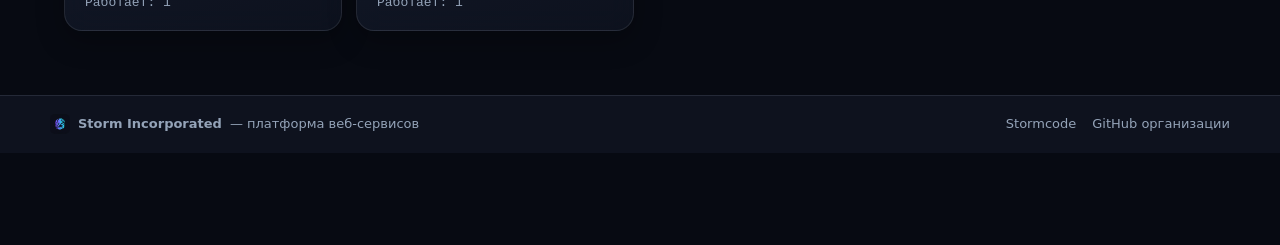
==== commit 9fa4b52e: "Add files via upload" ====
--- a/index.html
+++ b/index.html
@@ -2476,7 +2476,6 @@
 <div class="nav-wrap">
   <header class="nav">
     <div class="nav-left">
-      <button class="side-toggle-btn" id="sideNavBtn" type="button" aria-label="Открыть боковое меню разделов" aria-expanded="false">☰<span class="s-lbl"> Разделы</span></button>
       <button class="brand" id="brandHome" type="button" aria-label="На главную Storm Incorporated">
       <img class="brand-logo" src="[data-uri]" alt="Логотип Storm Incorporated">
       <span class="brand-name">Storm<b>Inc.</b></span>
@@ -15196,18 +15195,7 @@
       dock.append(b);
     });
 
-    const sep = document.createElement('span');
-    sep.className = 'dock-sep';
-    sep.setAttribute('aria-hidden', 'true');
-    dock.append(sep);
-
-    const more = document.createElement('button');
-    more.type = 'button';
-    more.className = 'dock-item';
-    more.title = 'Все разделы и инструменты';
-    more.innerHTML = '<span class="d-ico" aria-hidden="true">⊞</span><span>Ещё</span>';
-    more.addEventListener('click', () => document.getElementById('sideNavBtn')?.click());
-    dock.append(more);
+
   }
 
   const prevRenderNav = window.renderNav;
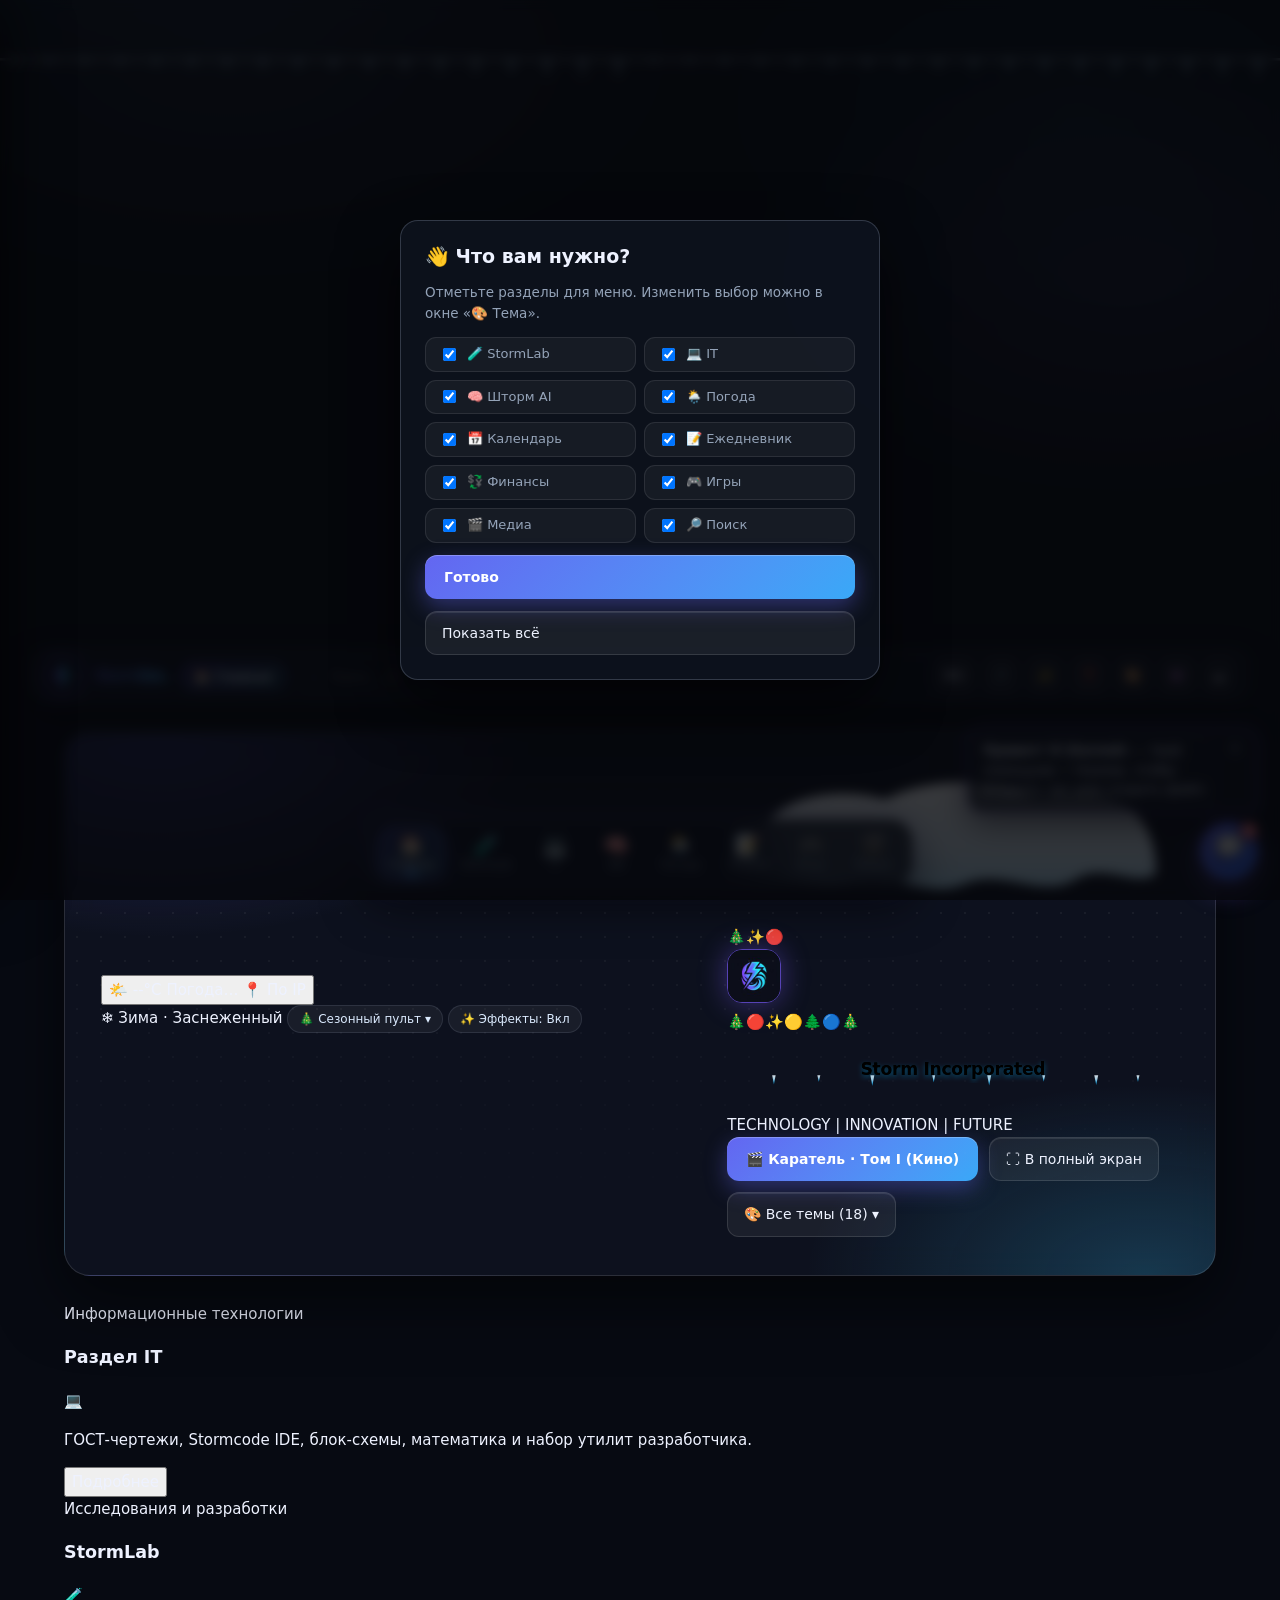
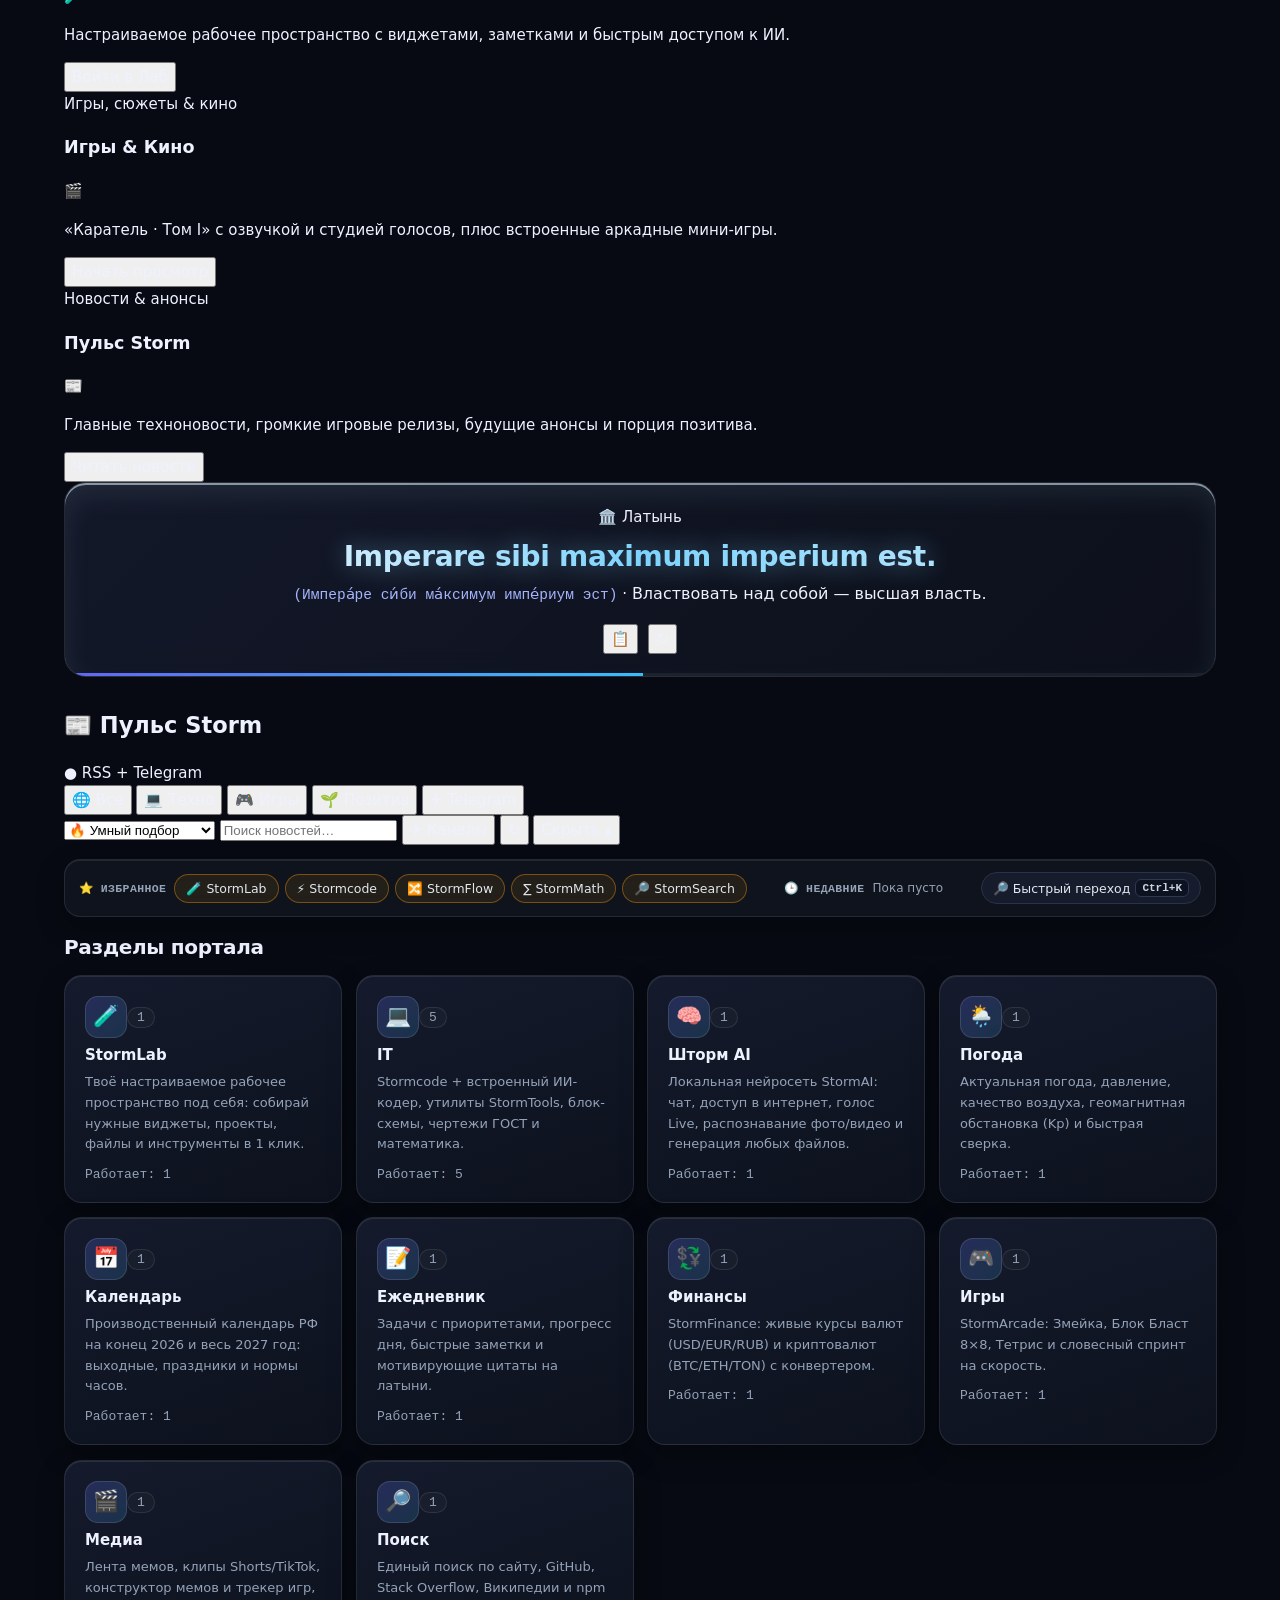
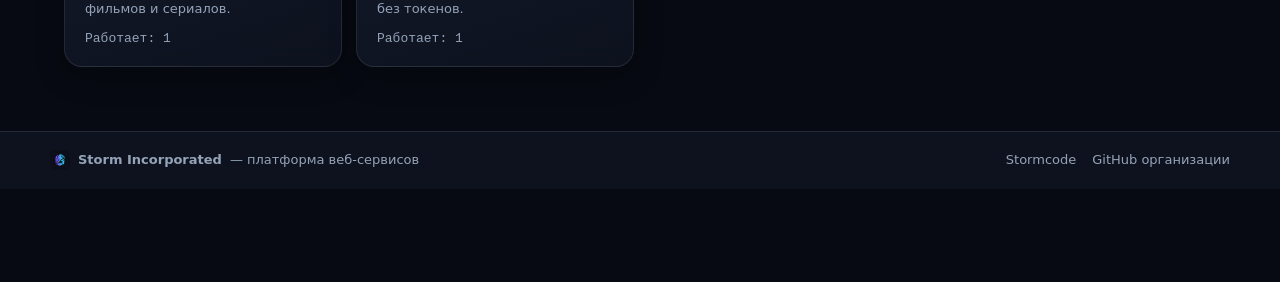
==== commit 7ec0f118: "Add files via upload" ====
--- a/index.html
+++ b/index.html
@@ -9,7 +9,9 @@
 <link rel="manifest" id="pwaManifest">
 <title>Storm Incorporated — Главная</title>
 <link rel="icon" type="image/jpeg" href="[data-uri]">
-<link rel="stylesheet" href="https://fonts.googleapis.com/css2?family=Inter:wght@400;500;600;700&family=JetBrains+Mono:wght@400;500;600&family=Unbounded:wght@400;700;800&display=swap">
+<link rel="preconnect" href="https://fonts.googleapis.com">
+<link rel="preconnect" href="https://fonts.gstatic.com" crossorigin>
+<link rel="stylesheet" href="https://fonts.googleapis.com/css2?family=Inter:wght@400;500;600;700;800&family=JetBrains+Mono:wght@400;500;600;700&family=Unbounded:wght@400;500;600;700;800&display=swap">
 <style>
 :root{
   --bg:#0d1017;
@@ -2467,10 +2469,31 @@
   .kr-v-sel,.kr-v-api{grid-column:1/-1}
 }
 
+
+/* === SEARCH BOX SPACING & NO OVERLAP WITH TOP-RIGHT BUTTONS === */
+.nav{gap:14px !important}
+.nav-left{gap:10px !important;flex-shrink:0}
+.nav-right{gap:8px !important;margin-left:auto !important;flex-shrink:0}
+.nav-left .search-box{margin-left:4px;margin-right:8px}
+.nav-left .search-box input{width:136px !important}
+.nav-left .search-box input:focus{width:176px !important}
+@media (max-width:1180px){
+  .nav-left .search-box input{width:116px !important}
+  .nav-left .search-box input:focus{width:148px !important}
+}
+@media (max-width:740px){
+  .nav-left .search-box{display:none !important}
+}
+
+
 </style>
 <script src="https://accounts.google.com/gsi/client" async defer></script>
+<link rel="stylesheet" href="css/storm-glass.css">
 </head>
 <body>
+<div class="storm-garland-bar" id="stormGarlandBar" aria-hidden="true"><span class="g-bulb"></span><span class="g-bulb"></span><span class="g-bulb"></span><span class="g-bulb"></span><span class="g-bulb"></span><span class="g-bulb"></span><span class="g-bulb"></span><span class="g-bulb"></span><span class="g-bulb"></span><span class="g-bulb"></span><span class="g-bulb"></span><span class="g-bulb"></span><span class="g-bulb"></span><span class="g-bulb"></span><span class="g-bulb"></span><span class="g-bulb"></span><span class="g-bulb"></span><span class="g-bulb"></span><span class="g-bulb"></span><span class="g-bulb"></span><span class="g-bulb"></span><span class="g-bulb"></span></div>
+<canvas id="holidaySnowCanvas" aria-hidden="true"></canvas>
+
 <canvas id="ambientCanvas" aria-hidden="true"></canvas>
 
 <div class="nav-wrap">
@@ -2478,24 +2501,25 @@
     <div class="nav-left">
       <button class="brand" id="brandHome" type="button" aria-label="На главную Storm Incorporated">
       <img class="brand-logo" src="[data-uri]" alt="Логотип Storm Incorporated">
-      <span class="brand-name">Storm<b>Inc.</b></span>
+      <span class="brand-snow-cap" aria-hidden="true"></span><span class="brand-name">Storm<b>Inc.</b></span>
     </button>
       <button class="nav-cur-pill" id="navCurPill" type="button" title="Открыть меню разделов">🏠 Главная</button>
-    </div>
-
-    <nav class="nav-links" id="navLinks" aria-label="Разделы"></nav>
-
-    <div class="nav-right">
       <div class="search-box">
         <span class="search-icon" aria-hidden="true">⌕</span>
         <input id="searchInput" type="search" placeholder="Поиск… (/)" aria-label="Поиск сервисов">
         <button id="searchClear" class="search-clear" type="button" aria-label="Очистить поиск" hidden>✕</button>
       </div>
+    </div>
+
+    <nav class="nav-links" id="navLinks" aria-label="Разделы"></nav>
+
+    <div class="nav-right">
       <button class="nav-util-btn" id="cmdOpenBtn" type="button" title="Быстрый переход (Ctrl+K)">⌘K</button>
       <button class="nav-util-btn" id="mpToggleBtn" type="button" title="Встроенный мини-плеер (музыка не прерывается)">🎵<span class="u-lbl"> Плеер</span></button>
       <button class="nav-util-btn" id="fxQuickToggleBtn" type="button" title="Включить/выключить атмосферные эффекты">✨</button>
       <button class="nav-util-btn desk-only" id="guideOpenBtn" type="button" title="Гид по всем разделам и фишкам сайта">❓<span class="u-lbl"> Гид</span></button>
       <button class="nav-util-btn desk-only" id="themeOpenBtn" type="button" title="Центр оформления и установка приложения">🎨<span class="u-lbl"> Тема</span></button>
+      <button class="nav-util-btn desk-only" id="discordOpenBtn" type="button" title="Подключить Discord-сервер и чат">👾<span class="u-lbl"> Discord</span></button>
       <button class="nav-util-btn desk-only" id="cloudOpenBtn" type="button" title="Личное облако Google Диск">☁️<span class="u-lbl"> Облако</span></button>
       <button class="menu-toggle" id="menuToggle" type="button" aria-label="Открыть меню" aria-expanded="false">☰</button>
     </div>
@@ -2505,73 +2529,303 @@
 <div id="seasonDecorTop" aria-hidden="true"></div>
 
 <main>
-  <section class="hero" id="heroSection">
+  <section class="hero hero-glass-v26" id="heroSection">
     <div id="heroCornerDecor" aria-hidden="true"></div>
-    <div style="position:relative;z-index:1">
-      <div class="hero-brand-row">
+
+    <div class="hero-top-strip">
+      <button class="home-mini-weather" id="homeMiniWeather" type="button" title="Открыть подробный прогноз погоды">
+        <span class="hmw-ico" id="hmwIcon" aria-hidden="true">🌤️</span>
+        <span class="hmw-body">
+          <span class="hmw-top">
+            <span class="hmw-temp" id="hmwTemp">--°C</span>
+            <span class="hmw-cond" id="hmwCond">Погода…</span>
+          </span>
+          <span class="hmw-loc" id="hmwLoc">📍 По IP</span>
+        </span>
+      </button>
+
+      <div class="hero-top-right">
+        <span class="storm-stage-badge" id="holidayStageBadge">❄️ Зима · Заснеженный</span>
+        <button class="ev-ctrl-btn" id="holidayDrawerBtn" type="button" aria-expanded="false">🎄 Сезонный пульт ▾</button>
+        <button class="ev-ctrl-btn" id="evFxToggleBtn" type="button" title="Включить или выключить эффекты">✨ Эффекты: Вкл</button>
+      </div>
+    </div>
+
+    <div class="hero-center-brand">
+      <div class="crest-wrap" id="heroCrestWrap">
+        <div class="crest-ring" aria-hidden="true"></div>
+        <svg class="crest-snow-cap" viewBox="0 0 80 26" preserveAspectRatio="none" aria-hidden="true"><defs><linearGradient id="snowGradCrest" x1="0" y1="0" x2="0" y2="1"><stop offset="0%" stop-color="#ffffff"/><stop offset="65%" stop-color="#e0f2fe"/><stop offset="100%" stop-color="#bae6fd"/></linearGradient></defs><path d="M4,18 C4,6 16,2 28,5 C36,1 48,1 55,5 C67,2 76,6 76,18 C73,21 67,16 62,19 C56,23 49,17 42,20 C35,23 28,17 21,20 C14,22 8,16 4,18 Z" fill="url(#snowGradCrest)"/></svg>
+        <div class="crest-ornaments" aria-hidden="true"><span>🎄</span><span>✨</span><span>🔴</span></div>
         <img class="hero-emblem" src="[data-uri]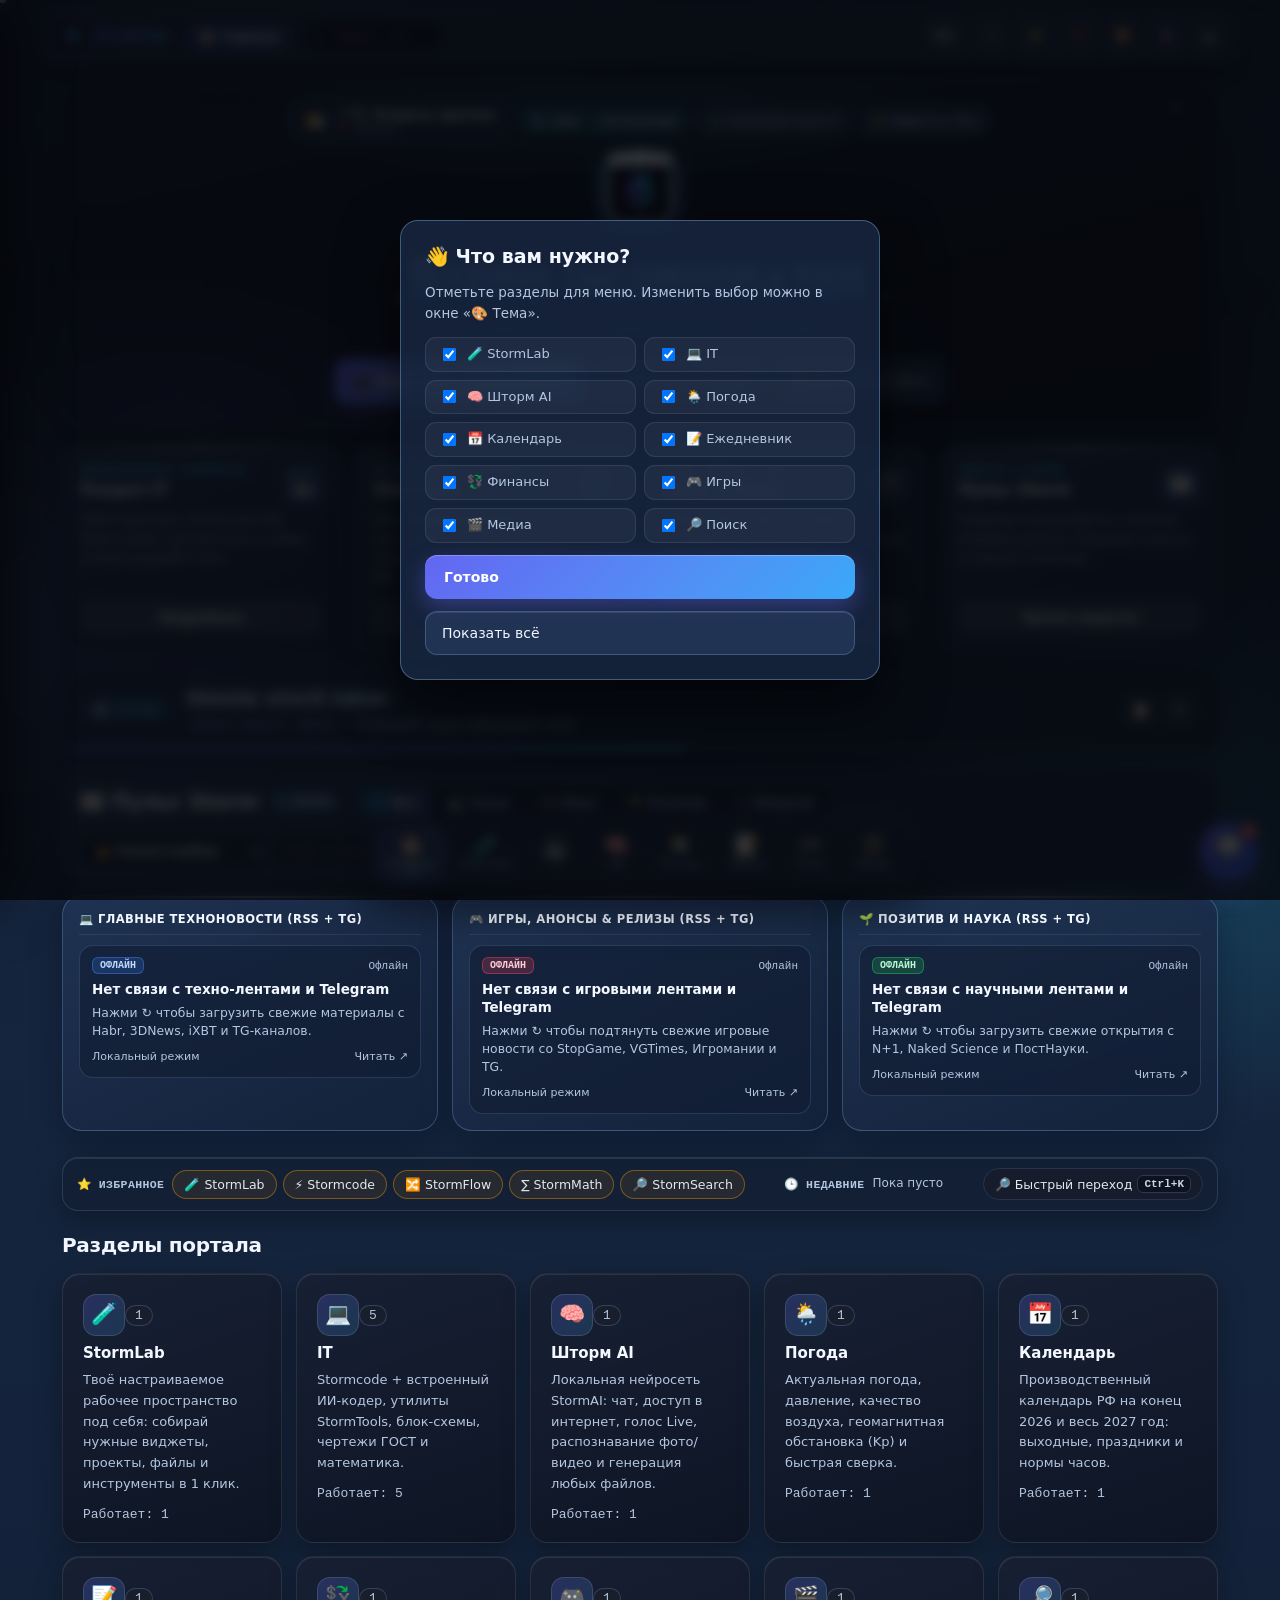
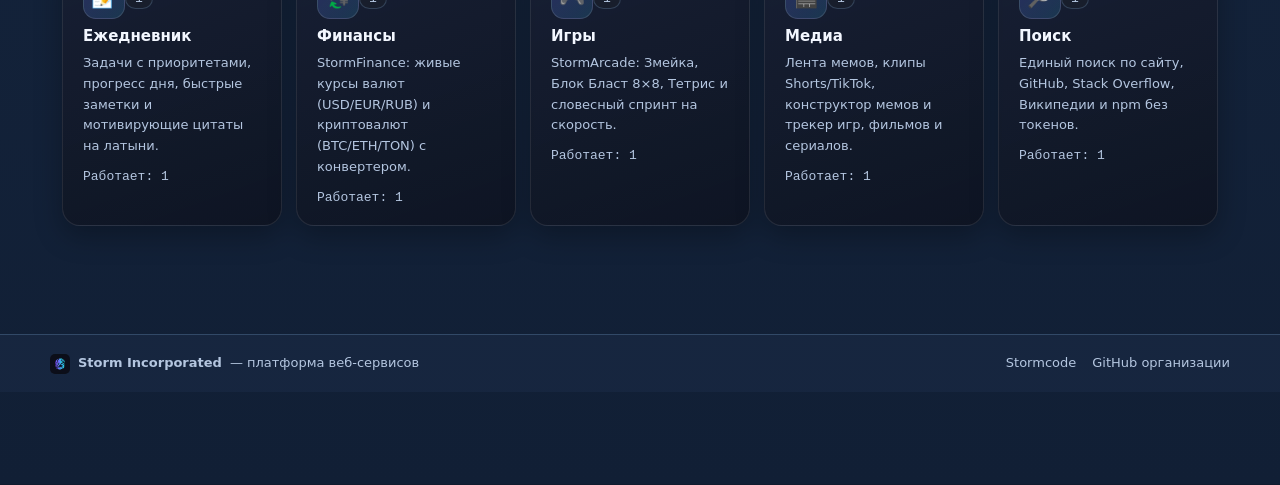
